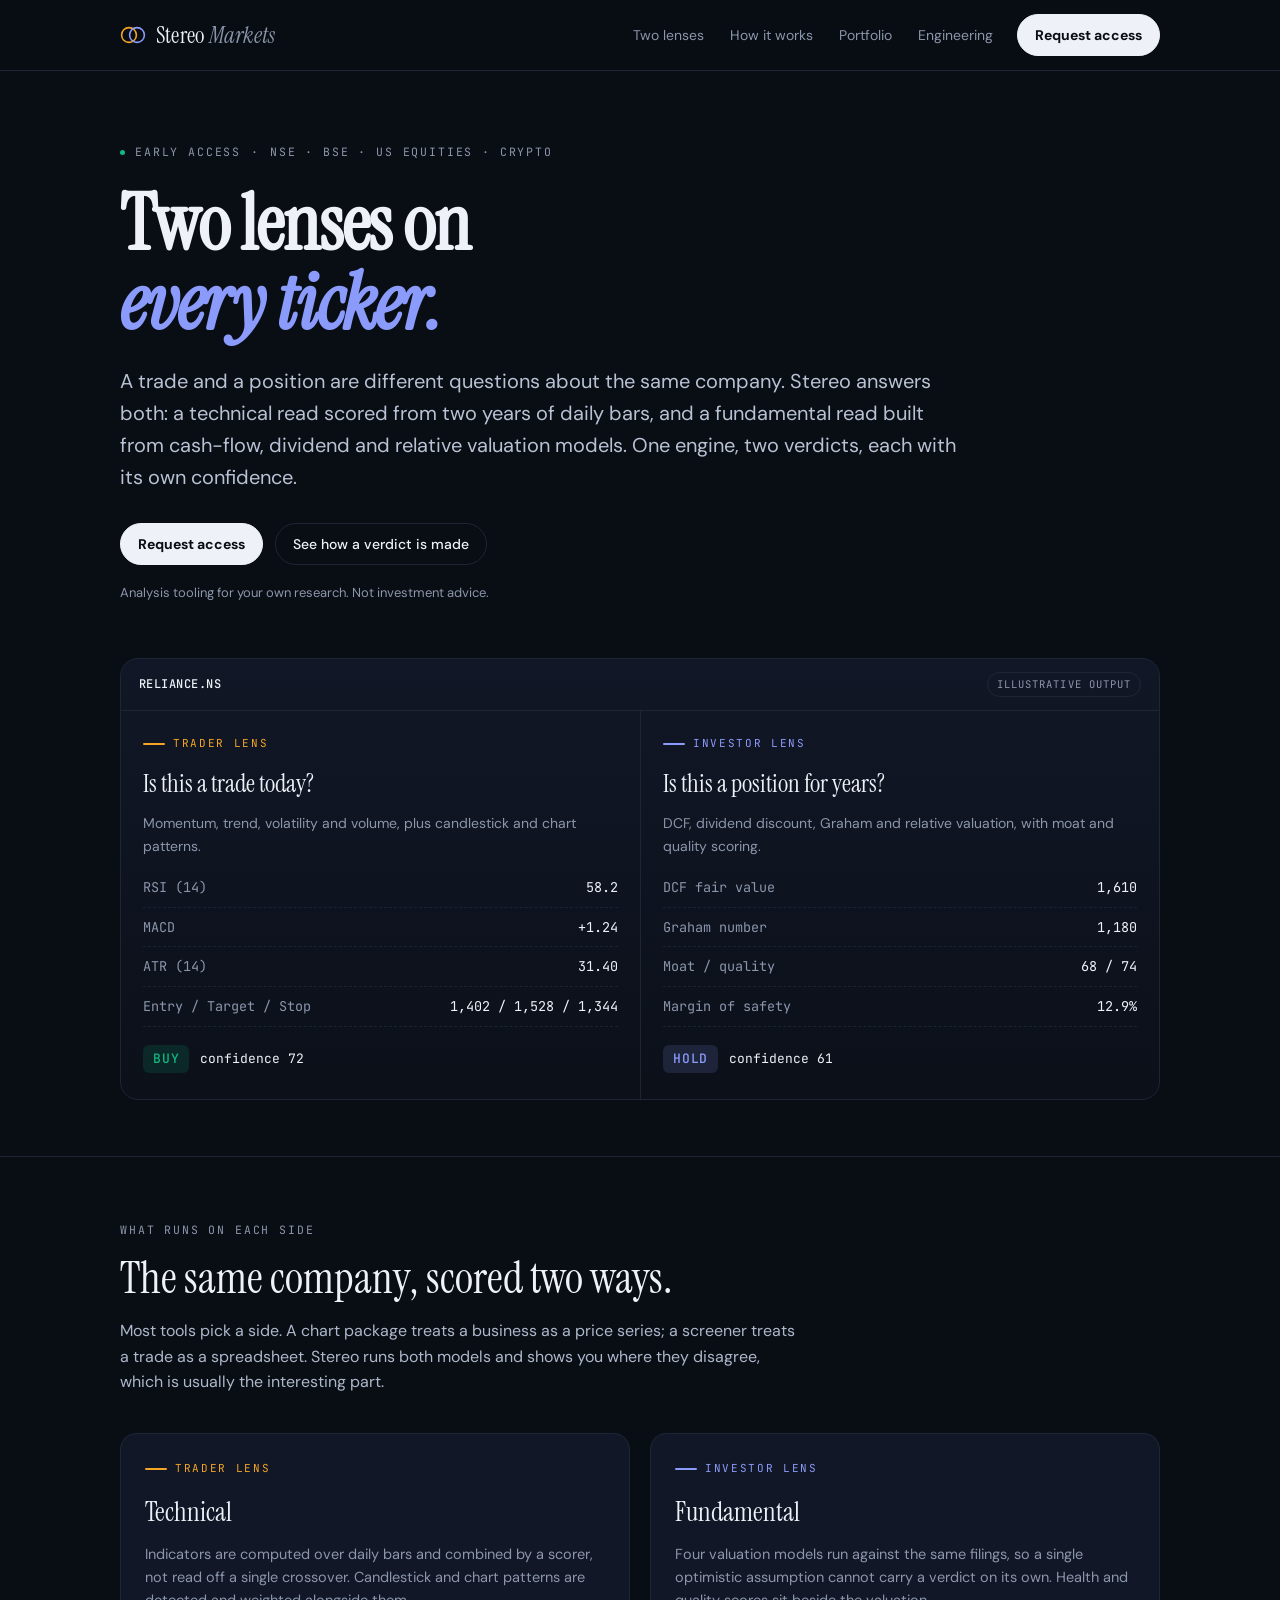
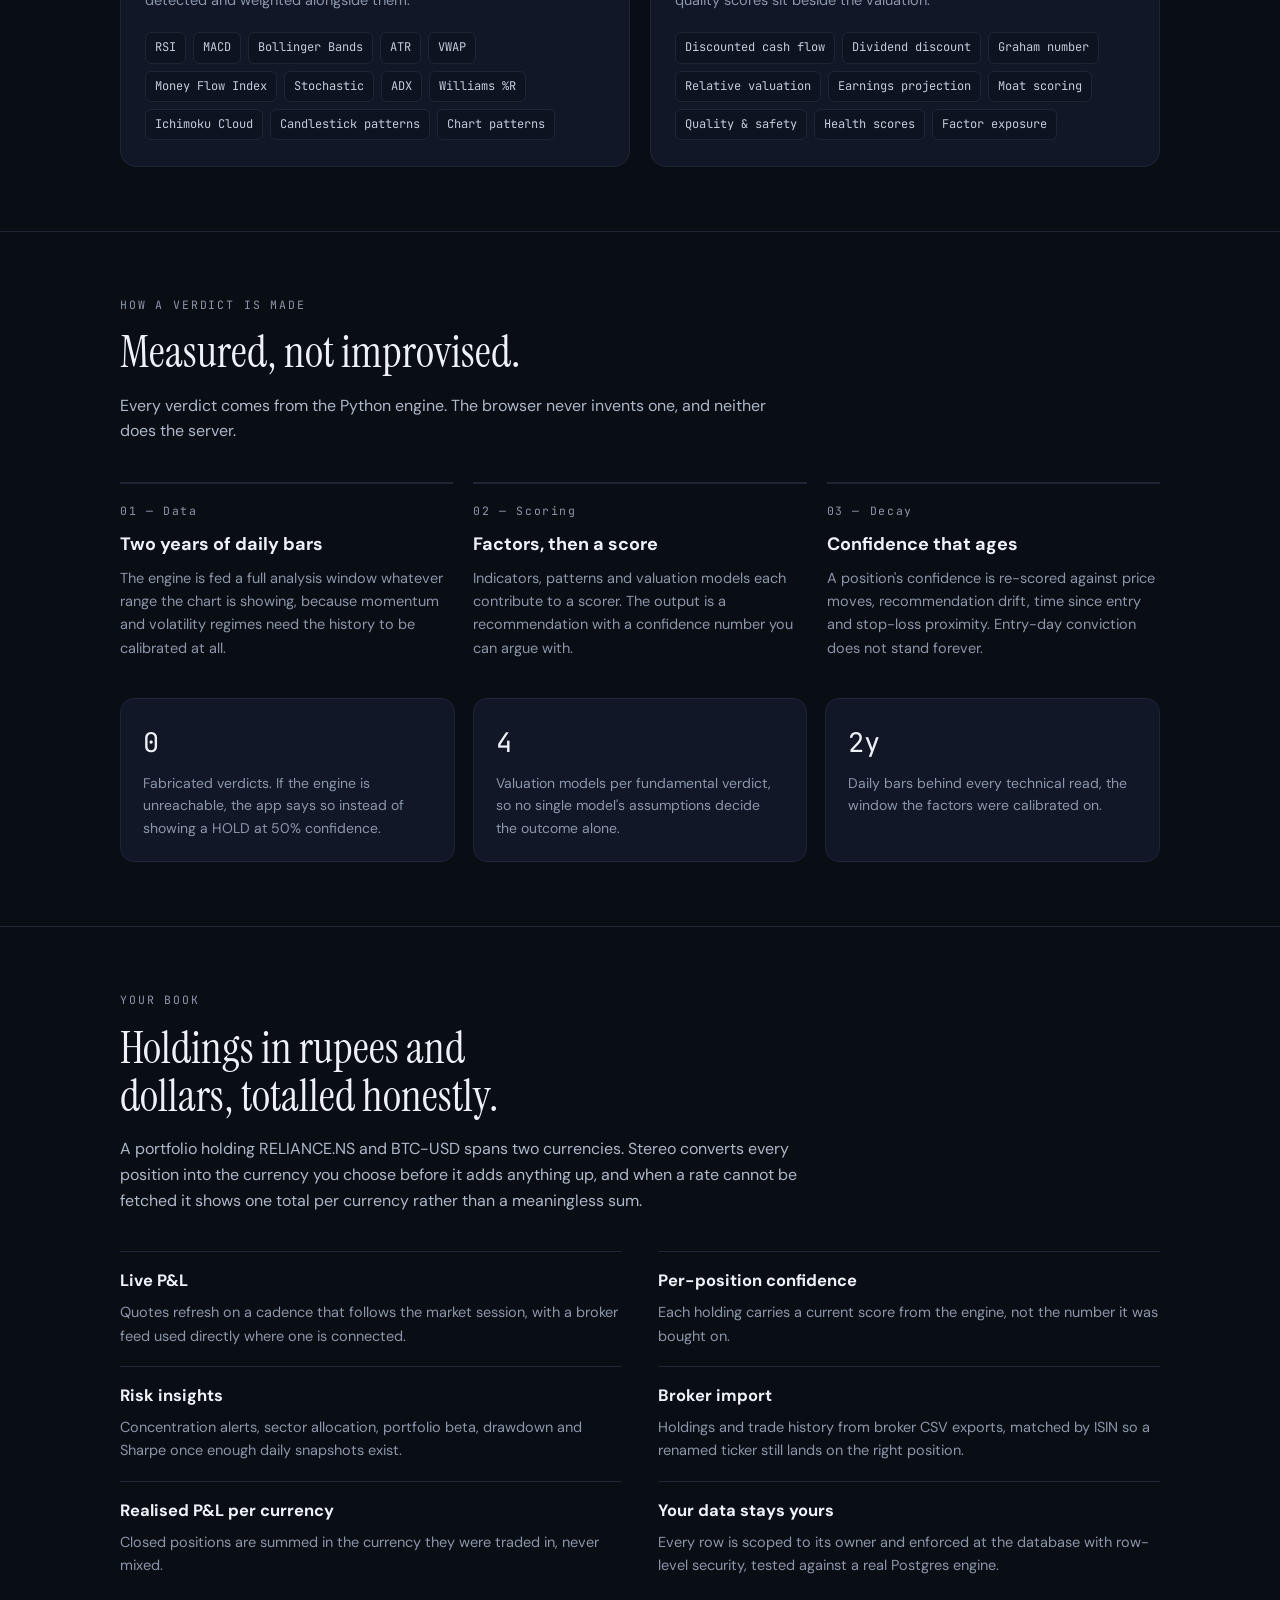
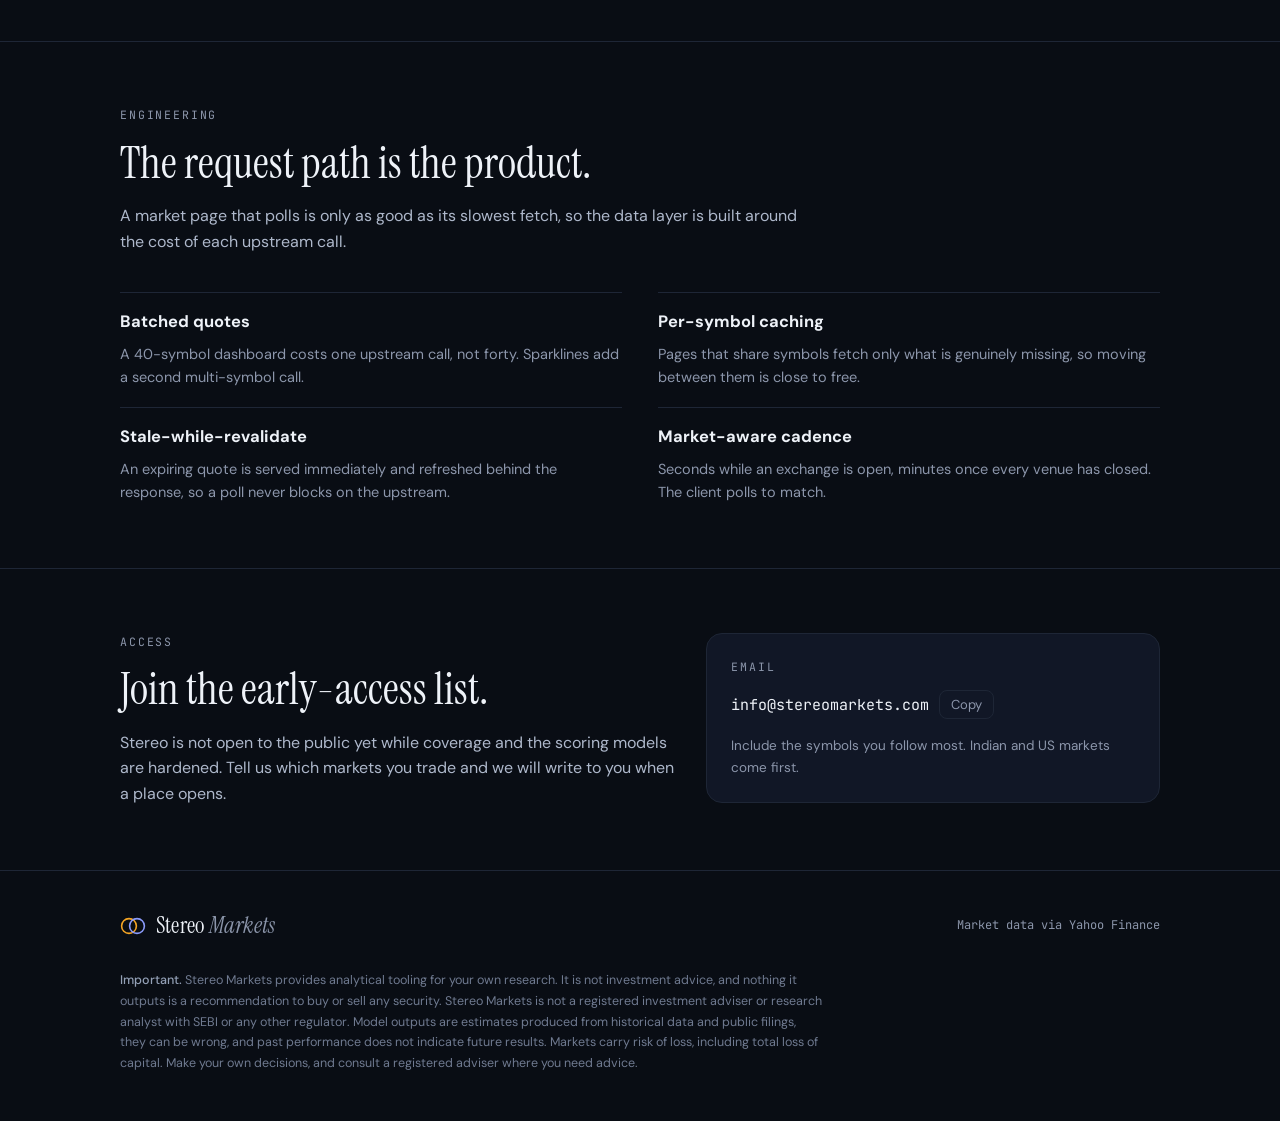
==== index.html @ 8520105e "Favicon, canonical URL, mailto link, early-access wording" ====
<!doctype html>
<html lang="en">
<head>
<meta charset="utf-8" />
<meta name="viewport" content="width=device-width, initial-scale=1, viewport-fit=cover" />
<title>Stereo Markets</title>
<meta name="description" content="Stereo runs a technical read for the trade and a fundamental read for the position on the same ticker, across NSE, BSE, US equities and crypto." />
<meta property="og:title" content="Stereo Markets" />
<meta property="og:description" content="Two lenses on every ticker: a technical read for the trade, a fundamental read for the position." />
<meta property="og:type" content="website" />
<meta property="og:url" content="https://www.stereomarkets.com/" />
<link rel="canonical" href="https://www.stereomarkets.com/" />
<link rel="icon" href="data:image/svg+xml,%3Csvg xmlns='http://www.w3.org/2000/svg' viewBox='0 0 26 18'%3E%3Ccircle cx='9' cy='9' r='7.4' fill='none' stroke='%23f5a524' stroke-width='1.6'/%3E%3Ccircle cx='17' cy='9' r='7.4' fill='none' stroke='%238b9bfb' stroke-width='1.6'/%3E%3C/svg%3E" />
<link rel="preconnect" href="https://fonts.googleapis.com" />
<link rel="preconnect" href="https://fonts.gstatic.com" crossorigin />
<link rel="stylesheet" href="https://fonts.googleapis.com/css2?family=DM+Sans:opsz,wght@9..40,400;9..40,500;9..40,700&family=Instrument+Serif:ital@0;1&family=JetBrains+Mono:wght@400;500&display=swap" />
<style>
/* Layout: one editorial column at 1080px; the hero opens with a full-bleed
   two-channel panel, the brand's organising idea rendered literally. */
:root {
  --ink: #090d14;
  --ink-raised: #111726;
  --line: #1e2636;
  --text: #eef2f8;
  --text-dim: #8c96ab;
  --trader: #f5a524;
  --investor: #8b9bfb;
  --profit: #10b981;
  --loss: #ef4444;

  --display: "Instrument Serif", ui-serif, Georgia, serif;
  --body: "DM Sans", ui-sans-serif, system-ui, sans-serif;
  --data: "JetBrains Mono", ui-monospace, SFMono-Regular, Menlo, monospace;

  color-scheme: dark;
}

* { box-sizing: border-box; }
html, body { margin: 0; }
body {
  background: var(--ink);
  color: var(--text);
  font-family: var(--body);
  font-size: 16px;
  line-height: 1.6;
  -webkit-font-smoothing: antialiased;
}
a { color: inherit; }
h1, h2, h3 { text-wrap: balance; margin: 0; }
p { margin: 0; }

.wrap {
  max-width: 1080px;
  margin-inline: auto;
  padding-inline: 20px;
}

/* ── header ─────────────────────────────────────────────── */
.site-header {
  position: sticky;
  top: env(safe-area-inset-top, 0px);
  z-index: 20;
  background: color-mix(in oklab, var(--ink) 88%, transparent);
  backdrop-filter: blur(12px);
  border-bottom: 1px solid var(--line);
}
.header-inner {
  display: flex;
  align-items: center;
  gap: 24px;
  padding-block: 14px;
}
.brand { display: flex; align-items: center; gap: 10px; text-decoration: none; margin-right: auto; }
.brand-name { font-family: var(--display); font-size: 23px; letter-spacing: 0.01em; }
.brand-name em { font-style: italic; color: var(--text-dim); }
.nav { display: flex; gap: 26px; font-size: 14px; }
.nav a { color: var(--text-dim); text-decoration: none; transition: color 0.15s; }
.nav a:hover { color: var(--text); }
@media (max-width: 760px) { .nav { display: none; } }

.btn {
  display: inline-flex;
  align-items: center;
  gap: 8px;
  padding: 9px 17px;
  border-radius: 999px;
  border: 1px solid var(--line);
  font-size: 14px;
  font-weight: 500;
  text-decoration: none;
  white-space: nowrap;
  transition: border-color 0.15s, background 0.15s;
}
.btn:hover { border-color: #39455e; background: #141b2b; }
.btn-solid { background: var(--text); color: var(--ink); border-color: var(--text); font-weight: 700; }
.btn-solid:hover { background: #fff; border-color: #fff; }

/* ── hero ───────────────────────────────────────────────── */
.hero { padding-block: 72px 56px; }
.eyebrow {
  font-family: var(--data);
  font-size: 11.5px;
  letter-spacing: 0.16em;
  text-transform: uppercase;
  color: var(--text-dim);
  display: flex;
  align-items: center;
  gap: 10px;
  flex-wrap: wrap;
}
.dot { width: 5px; height: 5px; border-radius: 50%; background: var(--profit); }
h1 {
  font-family: var(--display);
  font-size: clamp(44px, 7.2vw, 78px);
  line-height: 1.02;
  letter-spacing: -0.015em;
  margin-top: 22px;
  max-width: 15ch;
}
h1 em { font-style: italic; color: var(--investor); }
.lede {
  margin-top: 22px;
  font-size: clamp(17px, 2.1vw, 20px);
  color: #b9c2d4;
  max-width: 60ch;
}
.hero-actions { display: flex; flex-wrap: wrap; gap: 12px; margin-top: 30px; }
.fineprint { margin-top: 18px; font-size: 13px; color: var(--text-dim); }

/* ── two-channel panel ──────────────────────────────────── */
.channels {
  margin-top: 54px;
  border: 1px solid var(--line);
  border-radius: 18px;
  background: linear-gradient(180deg, var(--ink-raised), #0b1019);
  overflow: hidden;
}
.channels-top {
  display: flex;
  align-items: center;
  justify-content: space-between;
  gap: 16px;
  padding: 13px 18px;
  border-bottom: 1px solid var(--line);
  font-family: var(--data);
  font-size: 12px;
  color: var(--text-dim);
  flex-wrap: wrap;
}
.symbol { color: var(--text); font-weight: 500; letter-spacing: 0.04em; }
.sample-tag {
  font-family: var(--data);
  font-size: 10.5px;
  letter-spacing: 0.1em;
  text-transform: uppercase;
  color: var(--text-dim);
  border: 1px solid var(--line);
  border-radius: 999px;
  padding: 3px 9px;
}
.channel-grid { display: grid; grid-template-columns: 1fr 1fr; }
@media (max-width: 720px) { .channel-grid { grid-template-columns: 1fr; } }
.channel { padding: 24px 22px 26px; min-width: 0; }
.channel + .channel { border-left: 1px solid var(--line); }
@media (max-width: 720px) { .channel + .channel { border-left: 0; border-top: 1px solid var(--line); } }
.channel-label {
  font-family: var(--data);
  font-size: 11px;
  letter-spacing: 0.15em;
  text-transform: uppercase;
  display: flex;
  align-items: center;
  gap: 8px;
}
.channel-label .bar { width: 22px; height: 2px; border-radius: 2px; }
.ch-trader .channel-label { color: var(--trader); }
.ch-trader .bar { background: var(--trader); }
.ch-investor .channel-label { color: var(--investor); }
.ch-investor .bar { background: var(--investor); }
.channel h3 { font-family: var(--display); font-size: 25px; margin-top: 12px; font-weight: 400; }
.channel p.note { color: var(--text-dim); font-size: 14px; margin-top: 8px; }
.readout { margin-top: 20px; display: flex; flex-direction: column; gap: 9px; }
.row {
  display: flex;
  align-items: baseline;
  justify-content: space-between;
  gap: 14px;
  font-family: var(--data);
  font-size: 13.5px;
  font-variant-numeric: tabular-nums;
  padding-bottom: 8px;
  border-bottom: 1px dashed #1a2234;
}
.row span:first-child { color: var(--text-dim); }
.verdict {
  margin-top: 18px;
  display: flex;
  align-items: center;
  gap: 11px;
  font-family: var(--data);
  font-size: 13px;
}
.chip {
  border-radius: 6px;
  padding: 4px 10px;
  font-weight: 500;
  letter-spacing: 0.06em;
}
.chip-buy { background: rgba(16, 185, 129, 0.14); color: var(--profit); }
.chip-hold { background: rgba(139, 155, 251, 0.14); color: var(--investor); }

/* ── generic section ────────────────────────────────────── */
section { padding-block: 64px; border-top: 1px solid var(--line); }
.section-head { max-width: 62ch; }
.kicker {
  font-family: var(--data);
  font-size: 11.5px;
  letter-spacing: 0.16em;
  text-transform: uppercase;
  color: var(--text-dim);
}
h2 {
  font-family: var(--display);
  font-size: clamp(30px, 4.4vw, 44px);
  line-height: 1.1;
  margin-top: 14px;
  font-weight: 400;
}
.section-head p { margin-top: 16px; color: #aeb8cb; }

.lens-grid { display: grid; grid-template-columns: 1fr 1fr; gap: 20px; margin-top: 38px; }
@media (max-width: 760px) { .lens-grid { grid-template-columns: 1fr; } }
.lens {
  border: 1px solid var(--line);
  border-radius: 16px;
  padding: 26px 24px;
  background: var(--ink-raised);
  min-width: 0;
}
.lens h3 { font-family: var(--display); font-size: 27px; font-weight: 400; margin-top: 12px; }
.lens > p { color: var(--text-dim); font-size: 14.5px; margin-top: 10px; }
.taglist { display: flex; flex-wrap: wrap; gap: 7px; margin-top: 20px; }
.tag {
  font-family: var(--data);
  font-size: 12px;
  color: #c3ccdd;
  border: 1px solid var(--line);
  background: #0d1320;
  border-radius: 6px;
  padding: 5px 9px;
}

.steps { display: grid; grid-template-columns: repeat(3, 1fr); gap: 20px; margin-top: 38px; counter-reset: step; }
@media (max-width: 760px) { .steps { grid-template-columns: 1fr; } }
.step { border-top: 2px solid var(--line); padding-top: 18px; min-width: 0; }
.step-n {
  font-family: var(--data);
  font-size: 11.5px;
  letter-spacing: 0.14em;
  color: var(--text-dim);
}
.step h3 { font-size: 18px; margin-top: 10px; font-weight: 700; }
.step p { color: var(--text-dim); font-size: 14.5px; margin-top: 8px; }

.feature-grid { display: grid; grid-template-columns: repeat(2, 1fr); gap: 18px 36px; margin-top: 38px; }
@media (max-width: 760px) { .feature-grid { grid-template-columns: 1fr; } }
.feature { border-top: 1px solid var(--line); padding-top: 16px; min-width: 0; }
.feature h3 { font-size: 16.5px; font-weight: 700; }
.feature p { color: var(--text-dim); font-size: 14.5px; margin-top: 7px; }

.metrics { display: grid; grid-template-columns: repeat(3, 1fr); gap: 18px; margin-top: 38px; }
@media (max-width: 760px) { .metrics { grid-template-columns: 1fr; } }
.metric { border: 1px solid var(--line); border-radius: 14px; padding: 22px; background: var(--ink-raised); min-width: 0; }
.metric .big {
  font-family: var(--data);
  font-size: 27px;
  font-variant-numeric: tabular-nums;
  color: var(--text);
}
.metric p { color: var(--text-dim); font-size: 14px; margin-top: 8px; }

/* ── access ─────────────────────────────────────────────── */
.access { display: grid; grid-template-columns: 1.1fr 0.9fr; gap: 32px; align-items: start; }
@media (max-width: 760px) { .access { grid-template-columns: 1fr; } }
.mailbox {
  border: 1px solid var(--line);
  border-radius: 16px;
  padding: 24px;
  background: var(--ink-raised);
}
.mail-row { display: flex; align-items: center; gap: 10px; flex-wrap: wrap; margin-top: 14px; }
.mail {
  font-family: var(--data);
  font-size: 15px;
  color: var(--text);
  user-select: all;
  word-break: break-all;
  text-decoration: none;
}
.copy-btn {
  font-family: var(--body);
  font-size: 13px;
  color: var(--text-dim);
  background: transparent;
  border: 1px solid var(--line);
  border-radius: 8px;
  padding: 5px 11px;
  cursor: pointer;
}
.copy-btn:hover { color: var(--text); border-color: #39455e; }
:focus-visible { outline: 2px solid var(--investor); outline-offset: 3px; }

/* ── footer ─────────────────────────────────────────────── */
footer { border-top: 1px solid var(--line); padding-block: 36px 48px; }
.foot-top { display: flex; justify-content: space-between; gap: 20px; flex-wrap: wrap; align-items: center; }
.disclaimer {
  margin-top: 26px;
  font-size: 12.5px;
  line-height: 1.65;
  color: #6f7a90;
  max-width: 88ch;
}
.disclaimer strong { color: #93a0b6; font-weight: 500; }

@media (prefers-reduced-motion: reduce) {
  * { animation: none !important; transition: none !important; }
}
</style>
</head>
<body>

<header class="site-header">
  <div class="wrap header-inner">
    <a class="brand" href="#top">
      <svg width="26" height="18" viewBox="0 0 26 18" aria-hidden="true">
        <circle cx="9" cy="9" r="7.4" fill="none" stroke="#f5a524" stroke-width="1.6" />
        <circle cx="17" cy="9" r="7.4" fill="none" stroke="#8b9bfb" stroke-width="1.6" />
      </svg>
      <span class="brand-name">Stereo <em>Markets</em></span>
    </a>
    <nav class="nav">
      <a href="#lenses">Two lenses</a>
      <a href="#how">How it works</a>
      <a href="#portfolio">Portfolio</a>
      <a href="#engineering">Engineering</a>
    </nav>
    <a class="btn btn-solid" href="#access">Request access</a>
  </div>
</header>

<main id="top">
  <div class="wrap hero">
    <div class="eyebrow">
      <span class="dot"></span>
      <span>Early access</span>
      <span>·</span>
      <span>NSE · BSE · US equities · Crypto</span>
    </div>

    <h1>Two lenses on <em>every ticker.</em></h1>

    <p class="lede">
      A trade and a position are different questions about the same company. Stereo answers both:
      a technical read scored from two years of daily bars, and a fundamental read built from
      cash-flow, dividend and relative valuation models. One engine, two verdicts, each with its
      own confidence.
    </p>

    <div class="hero-actions">
      <a class="btn btn-solid" href="#access">Request access</a>
      <a class="btn" href="#how">See how a verdict is made</a>
    </div>

    <p class="fineprint">Analysis tooling for your own research. Not investment advice.</p>

    <div class="channels">
      <div class="channels-top">
        <span class="symbol">RELIANCE.NS</span>
        <span class="sample-tag">Illustrative output</span>
      </div>
      <div class="channel-grid">
        <div class="channel ch-trader">
          <div class="channel-label"><span class="bar"></span> Trader lens</div>
          <h3>Is this a trade today?</h3>
          <p class="note">Momentum, trend, volatility and volume, plus candlestick and chart patterns.</p>
          <div class="readout">
            <div class="row"><span>RSI (14)</span><span>58.2</span></div>
            <div class="row"><span>MACD</span><span>+1.24</span></div>
            <div class="row"><span>ATR (14)</span><span>31.40</span></div>
            <div class="row"><span>Entry / Target / Stop</span><span>1,402 / 1,528 / 1,344</span></div>
          </div>
          <div class="verdict"><span class="chip chip-buy">BUY</span><span>confidence 72</span></div>
        </div>
        <div class="channel ch-investor">
          <div class="channel-label"><span class="bar"></span> Investor lens</div>
          <h3>Is this a position for years?</h3>
          <p class="note">DCF, dividend discount, Graham and relative valuation, with moat and quality scoring.</p>
          <div class="readout">
            <div class="row"><span>DCF fair value</span><span>1,610</span></div>
            <div class="row"><span>Graham number</span><span>1,180</span></div>
            <div class="row"><span>Moat / quality</span><span>68 / 74</span></div>
            <div class="row"><span>Margin of safety</span><span>12.9%</span></div>
          </div>
          <div class="verdict"><span class="chip chip-hold">HOLD</span><span>confidence 61</span></div>
        </div>
      </div>
    </div>
  </div>

  <section id="lenses">
    <div class="wrap">
      <div class="section-head">
        <div class="kicker">What runs on each side</div>
        <h2>The same company, scored two ways.</h2>
        <p>
          Most tools pick a side. A chart package treats a business as a price series; a screener
          treats a trade as a spreadsheet. Stereo runs both models and shows you where they
          disagree, which is usually the interesting part.
        </p>
      </div>

      <div class="lens-grid">
        <div class="lens">
          <div class="channel-label ch-trader" style="color: var(--trader)">
            <span class="bar" style="background: var(--trader)"></span> Trader lens
          </div>
          <h3>Technical</h3>
          <p>
            Indicators are computed over daily bars and combined by a scorer, not read off a single
            crossover. Candlestick and chart patterns are detected and weighted alongside them.
          </p>
          <div class="taglist">
            <span class="tag">RSI</span><span class="tag">MACD</span>
            <span class="tag">Bollinger Bands</span><span class="tag">ATR</span>
            <span class="tag">VWAP</span><span class="tag">Money Flow Index</span>
            <span class="tag">Stochastic</span><span class="tag">ADX</span>
            <span class="tag">Williams %R</span><span class="tag">Ichimoku Cloud</span>
            <span class="tag">Candlestick patterns</span><span class="tag">Chart patterns</span>
          </div>
        </div>

        <div class="lens">
          <div class="channel-label ch-investor" style="color: var(--investor)">
            <span class="bar" style="background: var(--investor)"></span> Investor lens
          </div>
          <h3>Fundamental</h3>
          <p>
            Four valuation models run against the same filings, so a single optimistic assumption
            cannot carry a verdict on its own. Health and quality scores sit beside the valuation.
          </p>
          <div class="taglist">
            <span class="tag">Discounted cash flow</span><span class="tag">Dividend discount</span>
            <span class="tag">Graham number</span><span class="tag">Relative valuation</span>
            <span class="tag">Earnings projection</span><span class="tag">Moat scoring</span>
            <span class="tag">Quality &amp; safety</span><span class="tag">Health scores</span>
            <span class="tag">Factor exposure</span>
          </div>
        </div>
      </div>
    </div>
  </section>

  <section id="how">
    <div class="wrap">
      <div class="section-head">
        <div class="kicker">How a verdict is made</div>
        <h2>Measured, not improvised.</h2>
        <p>
          Every verdict comes from the Python engine. The browser never invents one, and neither
          does the server.
        </p>
      </div>

      <div class="steps">
        <div class="step">
          <div class="step-n">01 — Data</div>
          <h3>Two years of daily bars</h3>
          <p>
            The engine is fed a full analysis window whatever range the chart is showing, because
            momentum and volatility regimes need the history to be calibrated at all.
          </p>
        </div>
        <div class="step">
          <div class="step-n">02 — Scoring</div>
          <h3>Factors, then a score</h3>
          <p>
            Indicators, patterns and valuation models each contribute to a scorer. The output is a
            recommendation with a confidence number you can argue with.
          </p>
        </div>
        <div class="step">
          <div class="step-n">03 — Decay</div>
          <h3>Confidence that ages</h3>
          <p>
            A position's confidence is re-scored against price moves, recommendation drift, time
            since entry and stop-loss proximity. Entry-day conviction does not stand forever.
          </p>
        </div>
      </div>

      <div class="metrics">
        <div class="metric">
          <div class="big">0</div>
          <p>Fabricated verdicts. If the engine is unreachable, the app says so instead of showing a
          HOLD at 50% confidence.</p>
        </div>
        <div class="metric">
          <div class="big">4</div>
          <p>Valuation models per fundamental verdict, so no single model's assumptions decide the
          outcome alone.</p>
        </div>
        <div class="metric">
          <div class="big">2y</div>
          <p>Daily bars behind every technical read, the window the factors were calibrated on.</p>
        </div>
      </div>
    </div>
  </section>

  <section id="portfolio">
    <div class="wrap">
      <div class="section-head">
        <div class="kicker">Your book</div>
        <h2>Holdings in rupees and dollars, totalled honestly.</h2>
        <p>
          A portfolio holding RELIANCE.NS and BTC-USD spans two currencies. Stereo converts every
          position into the currency you choose before it adds anything up, and when a rate cannot
          be fetched it shows one total per currency rather than a meaningless sum.
        </p>
      </div>

      <div class="feature-grid">
        <div class="feature">
          <h3>Live P&amp;L</h3>
          <p>Quotes refresh on a cadence that follows the market session, with a broker feed used
          directly where one is connected.</p>
        </div>
        <div class="feature">
          <h3>Per-position confidence</h3>
          <p>Each holding carries a current score from the engine, not the number it was bought on.</p>
        </div>
        <div class="feature">
          <h3>Risk insights</h3>
          <p>Concentration alerts, sector allocation, portfolio beta, drawdown and Sharpe once
          enough daily snapshots exist.</p>
        </div>
        <div class="feature">
          <h3>Broker import</h3>
          <p>Holdings and trade history from broker CSV exports, matched by ISIN so a renamed
          ticker still lands on the right position.</p>
        </div>
        <div class="feature">
          <h3>Realised P&amp;L per currency</h3>
          <p>Closed positions are summed in the currency they were traded in, never mixed.</p>
        </div>
        <div class="feature">
          <h3>Your data stays yours</h3>
          <p>Every row is scoped to its owner and enforced at the database with row-level security,
          tested against a real Postgres engine.</p>
        </div>
      </div>
    </div>
  </section>

  <section id="engineering">
    <div class="wrap">
      <div class="section-head">
        <div class="kicker">Engineering</div>
        <h2>The request path is the product.</h2>
        <p>
          A market page that polls is only as good as its slowest fetch, so the data layer is built
          around the cost of each upstream call.
        </p>
      </div>

      <div class="feature-grid">
        <div class="feature">
          <h3>Batched quotes</h3>
          <p>A 40-symbol dashboard costs one upstream call, not forty. Sparklines add a second
          multi-symbol call.</p>
        </div>
        <div class="feature">
          <h3>Per-symbol caching</h3>
          <p>Pages that share symbols fetch only what is genuinely missing, so moving between them
          is close to free.</p>
        </div>
        <div class="feature">
          <h3>Stale-while-revalidate</h3>
          <p>An expiring quote is served immediately and refreshed behind the response, so a poll
          never blocks on the upstream.</p>
        </div>
        <div class="feature">
          <h3>Market-aware cadence</h3>
          <p>Seconds while an exchange is open, minutes once every venue has closed. The client
          polls to match.</p>
        </div>
      </div>
    </div>
  </section>

  <section id="access">
    <div class="wrap access">
      <div class="section-head">
        <div class="kicker">Access</div>
        <h2>Join the early-access list.</h2>
        <p>
          Stereo is not open to the public yet while coverage and the scoring models are hardened.
          Tell us which markets you trade and we will write to you when a place opens.
        </p>
      </div>
      <div class="mailbox">
        <div class="kicker">Email</div>
        <div class="mail-row">
          <a class="mail" id="contact-email" href="mailto:info@stereomarkets.com">info@stereomarkets.com</a>
          <button class="copy-btn" id="copy-email" type="button">Copy</button>
        </div>
        <p style="color: var(--text-dim); font-size: 13.5px; margin-top: 16px">
          Include the symbols you follow most. Indian and US markets come first.
        </p>
      </div>
    </div>
  </section>
</main>

<footer>
  <div class="wrap">
    <div class="foot-top">
      <div class="brand">
        <svg width="26" height="18" viewBox="0 0 26 18" aria-hidden="true">
          <circle cx="9" cy="9" r="7.4" fill="none" stroke="#f5a524" stroke-width="1.6" />
          <circle cx="17" cy="9" r="7.4" fill="none" stroke="#8b9bfb" stroke-width="1.6" />
        </svg>
        <span class="brand-name">Stereo <em>Markets</em></span>
      </div>
      <div style="font-family: var(--data); font-size: 12px; color: var(--text-dim)">
        Market data via Yahoo Finance
      </div>
    </div>
    <p class="disclaimer">
      <strong>Important.</strong> Stereo Markets provides analytical tooling for your own research.
      It is not investment advice, and nothing it outputs is a recommendation to buy or sell any
      security. Stereo Markets is not a registered investment adviser or research analyst with SEBI
      or any other regulator. Model outputs are estimates produced from historical data and public
      filings, they can be wrong, and past performance does not indicate future results. Markets
      carry risk of loss, including total loss of capital. Make your own decisions, and consult a
      registered adviser where you need advice.
    </p>
  </div>
</footer>

<script>
  document.getElementById("copy-email").addEventListener("click", async function () {
    var button = this;
    var address = document.getElementById("contact-email").textContent.trim();
    try {
      await navigator.clipboard.writeText(address);
      button.textContent = "Copied";
    } catch (error) {
      var range = document.createRange();
      range.selectNodeContents(document.getElementById("contact-email"));
      var selection = window.getSelection();
      selection.removeAllRanges();
      selection.addRange(range);
      button.textContent = "Select and copy";
    }
    setTimeout(function () { button.textContent = "Copy"; }, 2200);
  });
</script>

</body>
</html>
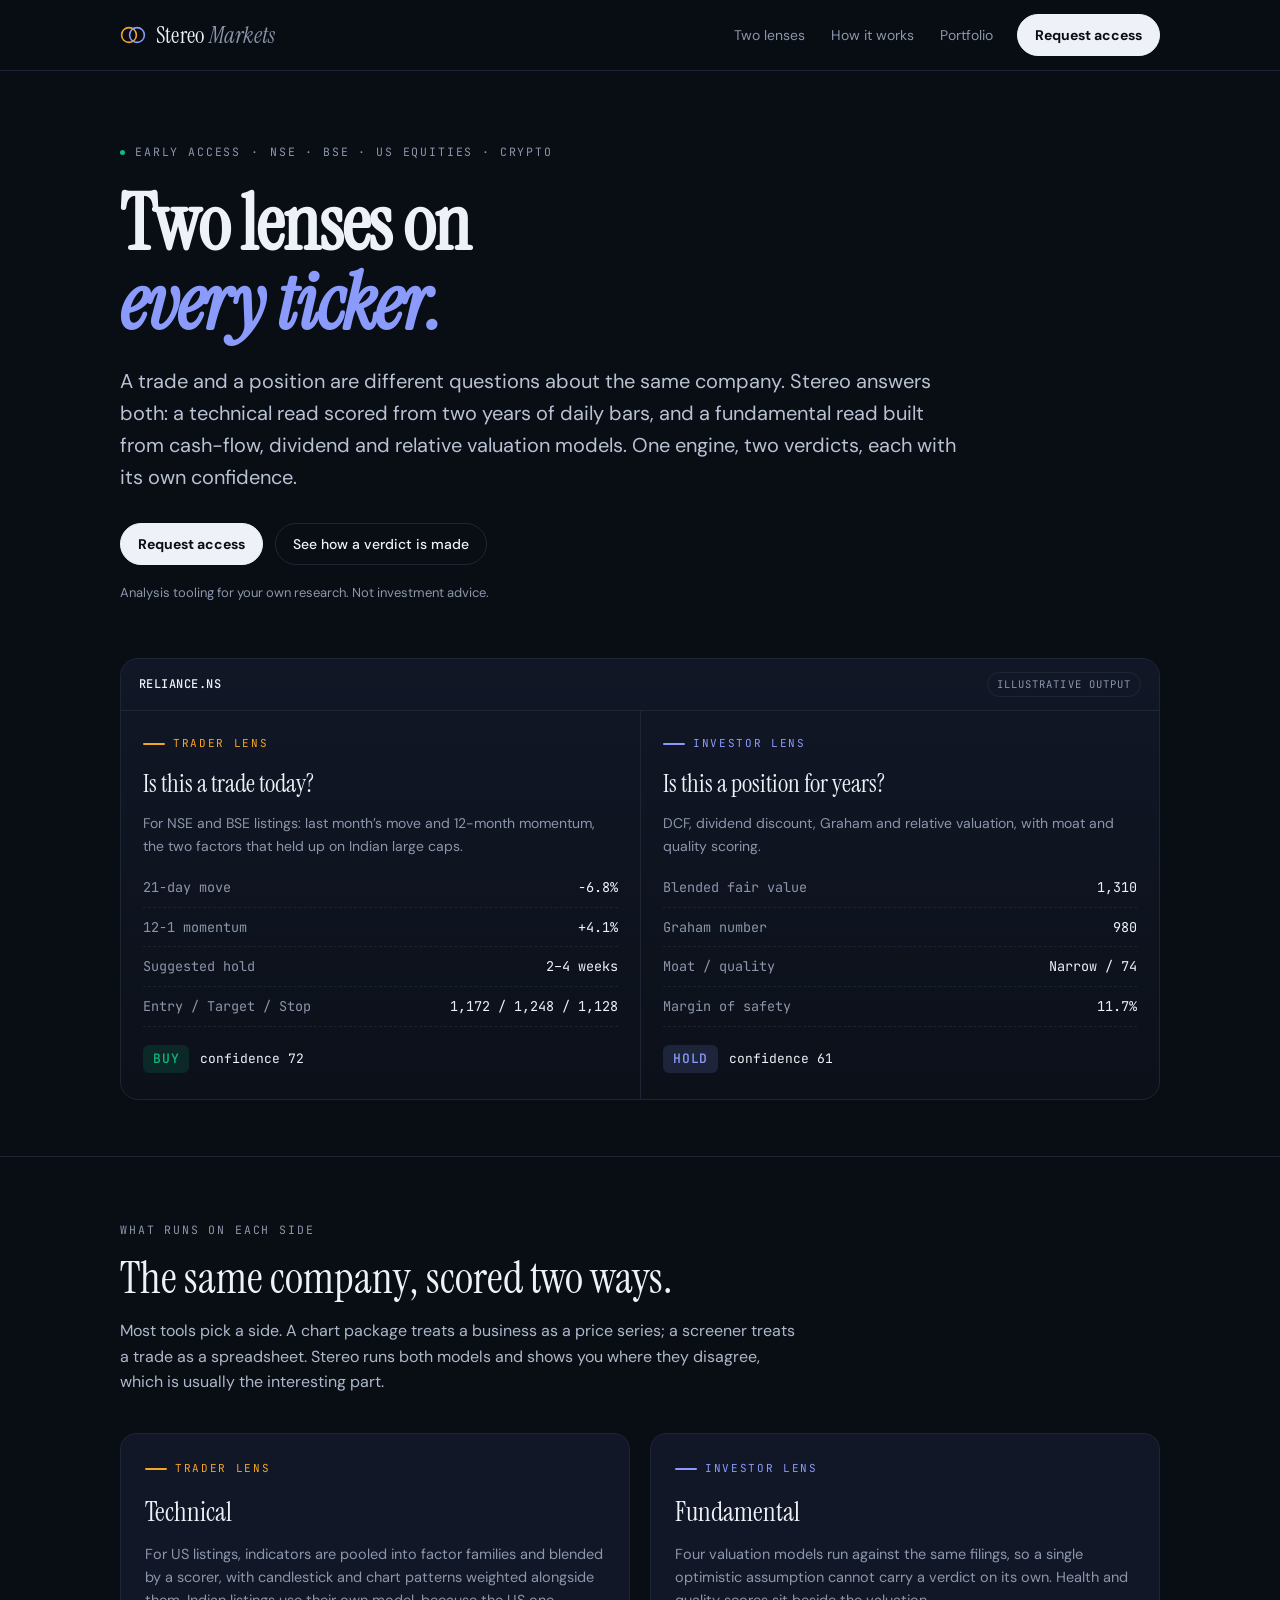
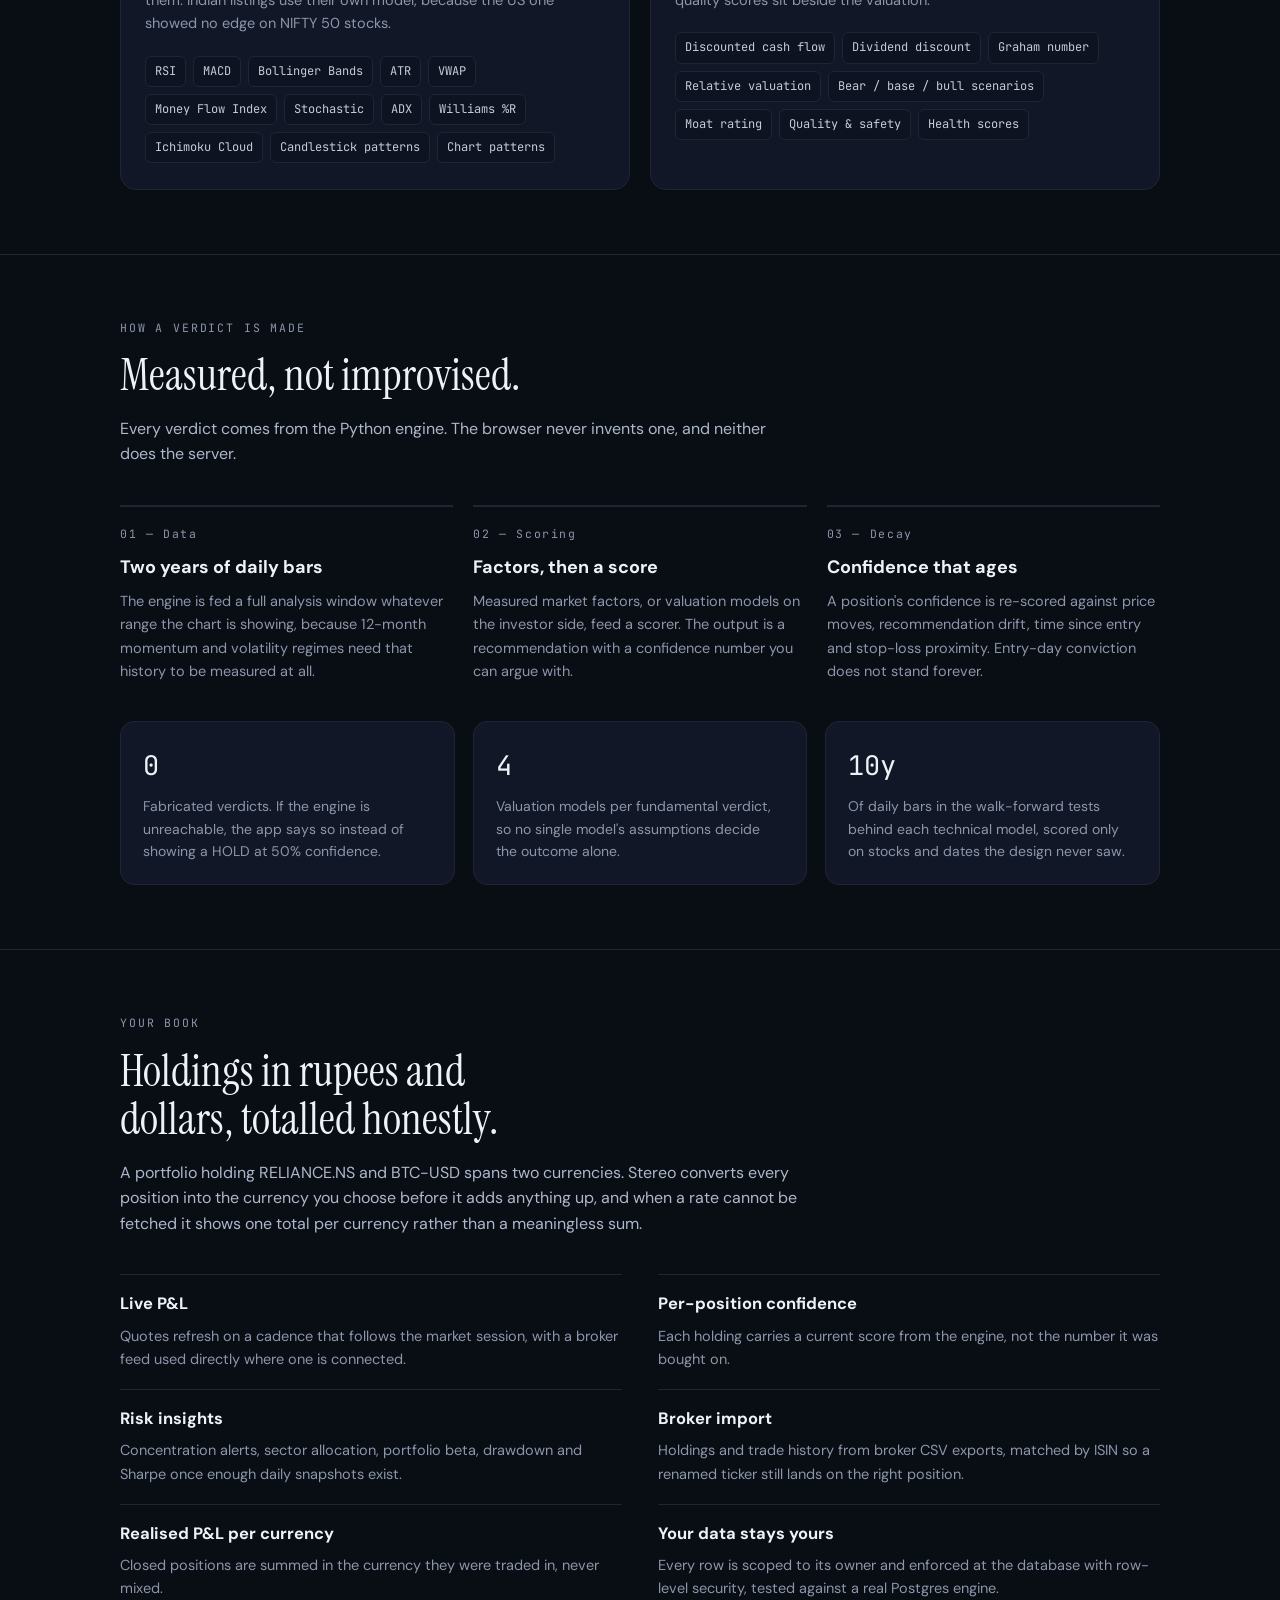
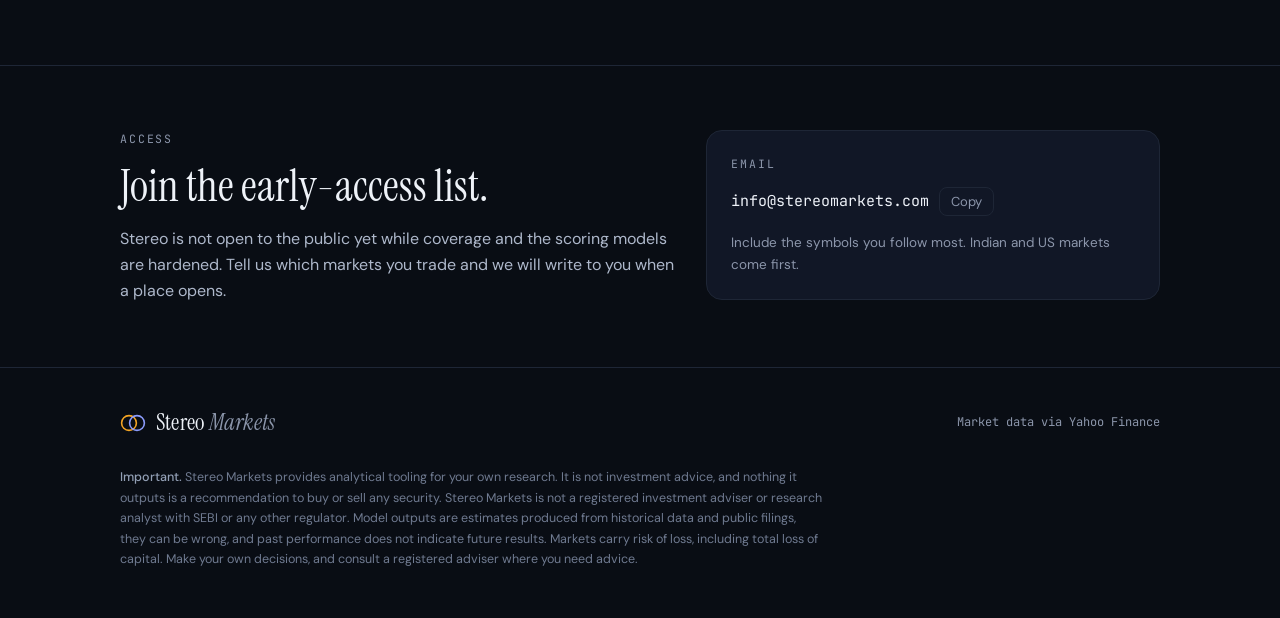
==== commit 503fc3fd: "Align page claims with the engine; drop Engineering section" ====
--- a/index.html
+++ b/index.html
@@ -342,7 +342,6 @@
       <a href="#lenses">Two lenses</a>
       <a href="#how">How it works</a>
       <a href="#portfolio">Portfolio</a>
-      <a href="#engineering">Engineering</a>
     </nav>
     <a class="btn btn-solid" href="#access">Request access</a>
   </div>
@@ -382,12 +381,12 @@
         <div class="channel ch-trader">
           <div class="channel-label"><span class="bar"></span> Trader lens</div>
           <h3>Is this a trade today?</h3>
-          <p class="note">Momentum, trend, volatility and volume, plus candlestick and chart patterns.</p>
+          <p class="note">For NSE and BSE listings: last month&rsquo;s move and 12-month momentum, the two factors that held up on Indian large caps.</p>
           <div class="readout">
-            <div class="row"><span>RSI (14)</span><span>58.2</span></div>
-            <div class="row"><span>MACD</span><span>+1.24</span></div>
-            <div class="row"><span>ATR (14)</span><span>31.40</span></div>
-            <div class="row"><span>Entry / Target / Stop</span><span>1,402 / 1,528 / 1,344</span></div>
+            <div class="row"><span>21-day move</span><span>&minus;6.8%</span></div>
+            <div class="row"><span>12-1 momentum</span><span>+4.1%</span></div>
+            <div class="row"><span>Suggested hold</span><span>2&ndash;4 weeks</span></div>
+            <div class="row"><span>Entry / Target / Stop</span><span>1,172 / 1,248 / 1,128</span></div>
           </div>
           <div class="verdict"><span class="chip chip-buy">BUY</span><span>confidence 72</span></div>
         </div>
@@ -396,10 +395,10 @@
           <h3>Is this a position for years?</h3>
           <p class="note">DCF, dividend discount, Graham and relative valuation, with moat and quality scoring.</p>
           <div class="readout">
-            <div class="row"><span>DCF fair value</span><span>1,610</span></div>
-            <div class="row"><span>Graham number</span><span>1,180</span></div>
-            <div class="row"><span>Moat / quality</span><span>68 / 74</span></div>
-            <div class="row"><span>Margin of safety</span><span>12.9%</span></div>
+            <div class="row"><span>Blended fair value</span><span>1,310</span></div>
+            <div class="row"><span>Graham number</span><span>980</span></div>
+            <div class="row"><span>Moat / quality</span><span>Narrow / 74</span></div>
+            <div class="row"><span>Margin of safety</span><span>11.7%</span></div>
           </div>
           <div class="verdict"><span class="chip chip-hold">HOLD</span><span>confidence 61</span></div>
         </div>
@@ -426,8 +425,9 @@
           </div>
           <h3>Technical</h3>
           <p>
-            Indicators are computed over daily bars and combined by a scorer, not read off a single
-            crossover. Candlestick and chart patterns are detected and weighted alongside them.
+            For US listings, indicators are pooled into factor families and blended by a scorer,
+            with candlestick and chart patterns weighted alongside them. Indian listings use their
+            own model, because the US one showed no edge on NIFTY 50 stocks.
           </p>
           <div class="taglist">
             <span class="tag">RSI</span><span class="tag">MACD</span>
@@ -451,9 +451,8 @@
           <div class="taglist">
             <span class="tag">Discounted cash flow</span><span class="tag">Dividend discount</span>
             <span class="tag">Graham number</span><span class="tag">Relative valuation</span>
-            <span class="tag">Earnings projection</span><span class="tag">Moat scoring</span>
+            <span class="tag">Bear / base / bull scenarios</span><span class="tag">Moat rating</span>
             <span class="tag">Quality &amp; safety</span><span class="tag">Health scores</span>
-            <span class="tag">Factor exposure</span>
           </div>
         </div>
       </div>
@@ -477,15 +476,15 @@
           <h3>Two years of daily bars</h3>
           <p>
             The engine is fed a full analysis window whatever range the chart is showing, because
-            momentum and volatility regimes need the history to be calibrated at all.
+            12-month momentum and volatility regimes need that history to be measured at all.
           </p>
         </div>
         <div class="step">
           <div class="step-n">02 — Scoring</div>
           <h3>Factors, then a score</h3>
           <p>
-            Indicators, patterns and valuation models each contribute to a scorer. The output is a
-            recommendation with a confidence number you can argue with.
+            Measured market factors, or valuation models on the investor side, feed a scorer. The
+            output is a recommendation with a confidence number you can argue with.
           </p>
         </div>
         <div class="step">
@@ -510,8 +509,9 @@
           outcome alone.</p>
         </div>
         <div class="metric">
-          <div class="big">2y</div>
-          <p>Daily bars behind every technical read, the window the factors were calibrated on.</p>
+          <div class="big">10y</div>
+          <p>Of daily bars in the walk-forward tests behind each technical model, scored only on
+          stocks and dates the design never saw.</p>
         </div>
       </div>
     </div>
@@ -562,41 +562,6 @@
     </div>
   </section>
 
-  <section id="engineering">
-    <div class="wrap">
-      <div class="section-head">
-        <div class="kicker">Engineering</div>
-        <h2>The request path is the product.</h2>
-        <p>
-          A market page that polls is only as good as its slowest fetch, so the data layer is built
-          around the cost of each upstream call.
-        </p>
-      </div>
-
-      <div class="feature-grid">
-        <div class="feature">
-          <h3>Batched quotes</h3>
-          <p>A 40-symbol dashboard costs one upstream call, not forty. Sparklines add a second
-          multi-symbol call.</p>
-        </div>
-        <div class="feature">
-          <h3>Per-symbol caching</h3>
-          <p>Pages that share symbols fetch only what is genuinely missing, so moving between them
-          is close to free.</p>
-        </div>
-        <div class="feature">
-          <h3>Stale-while-revalidate</h3>
-          <p>An expiring quote is served immediately and refreshed behind the response, so a poll
-          never blocks on the upstream.</p>
-        </div>
-        <div class="feature">
-          <h3>Market-aware cadence</h3>
-          <p>Seconds while an exchange is open, minutes once every venue has closed. The client
-          polls to match.</p>
-        </div>
-      </div>
-    </div>
-  </section>
 
   <section id="access">
     <div class="wrap access">
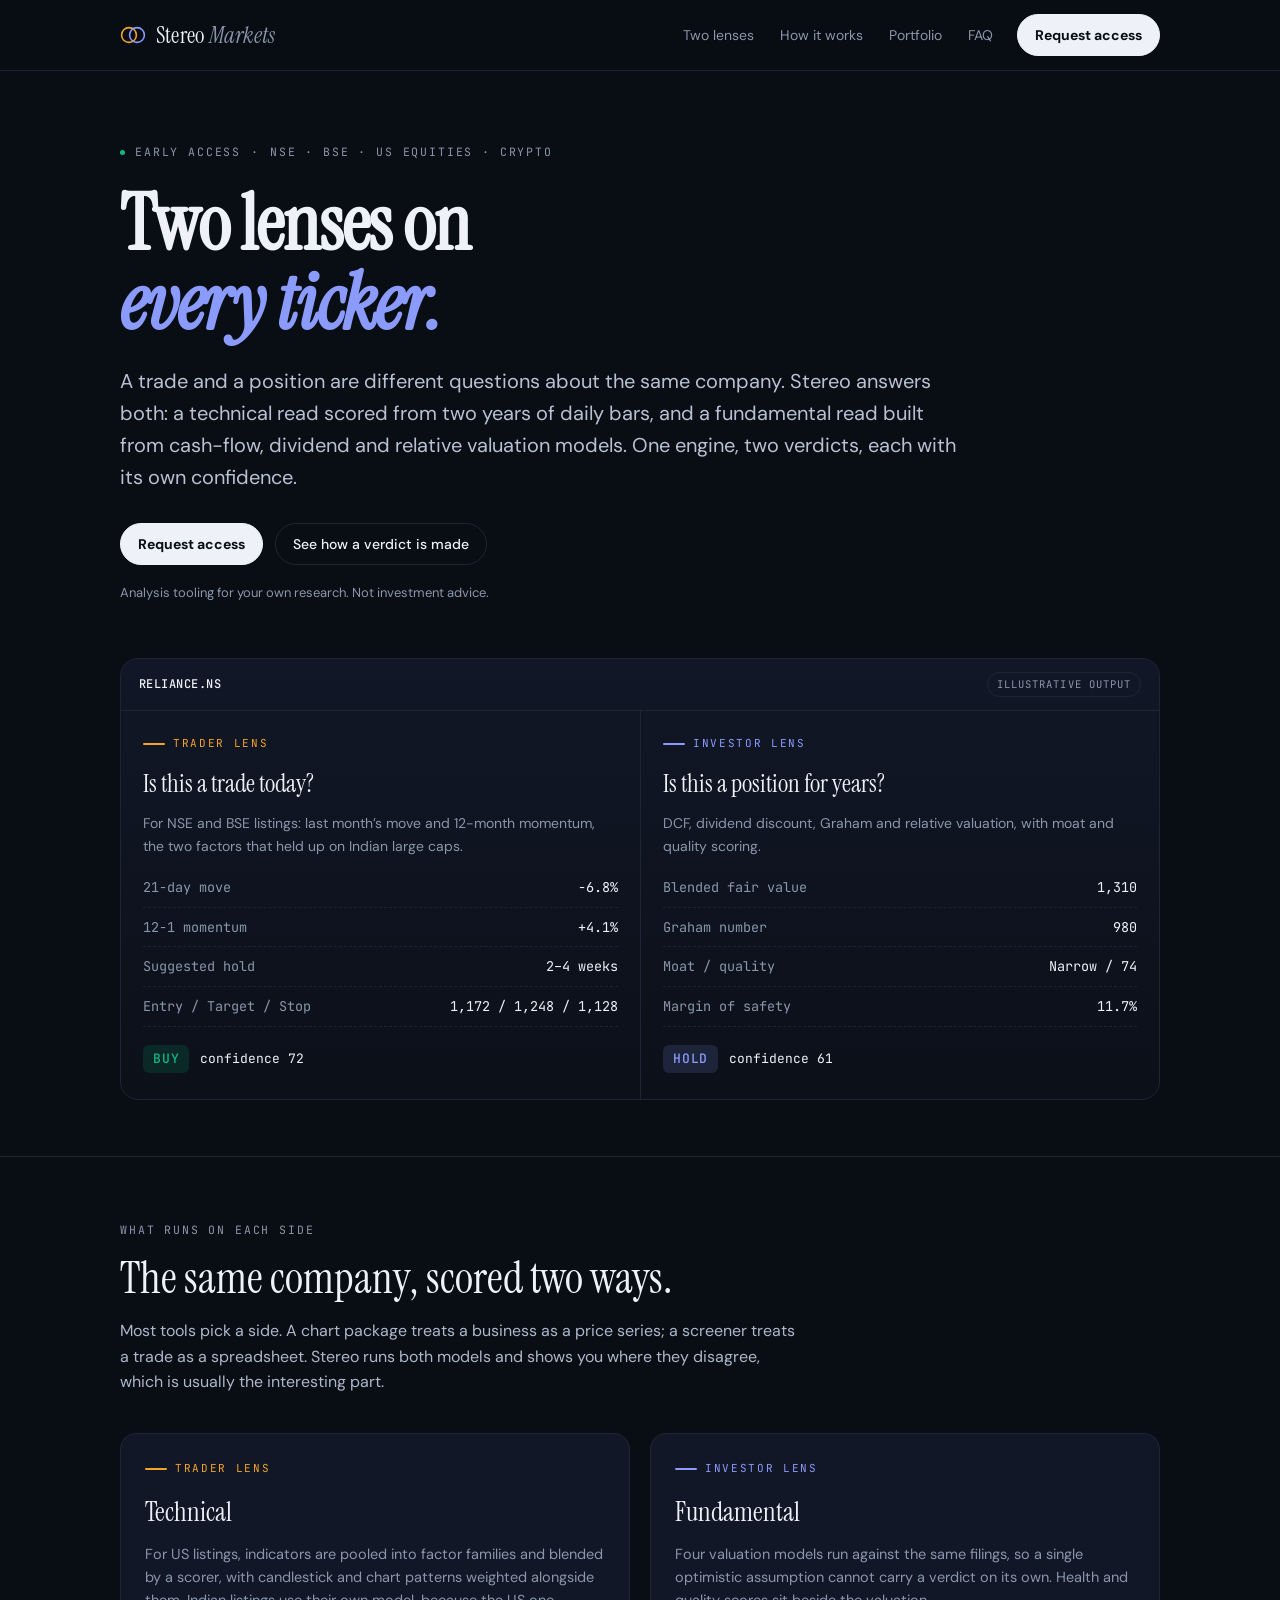
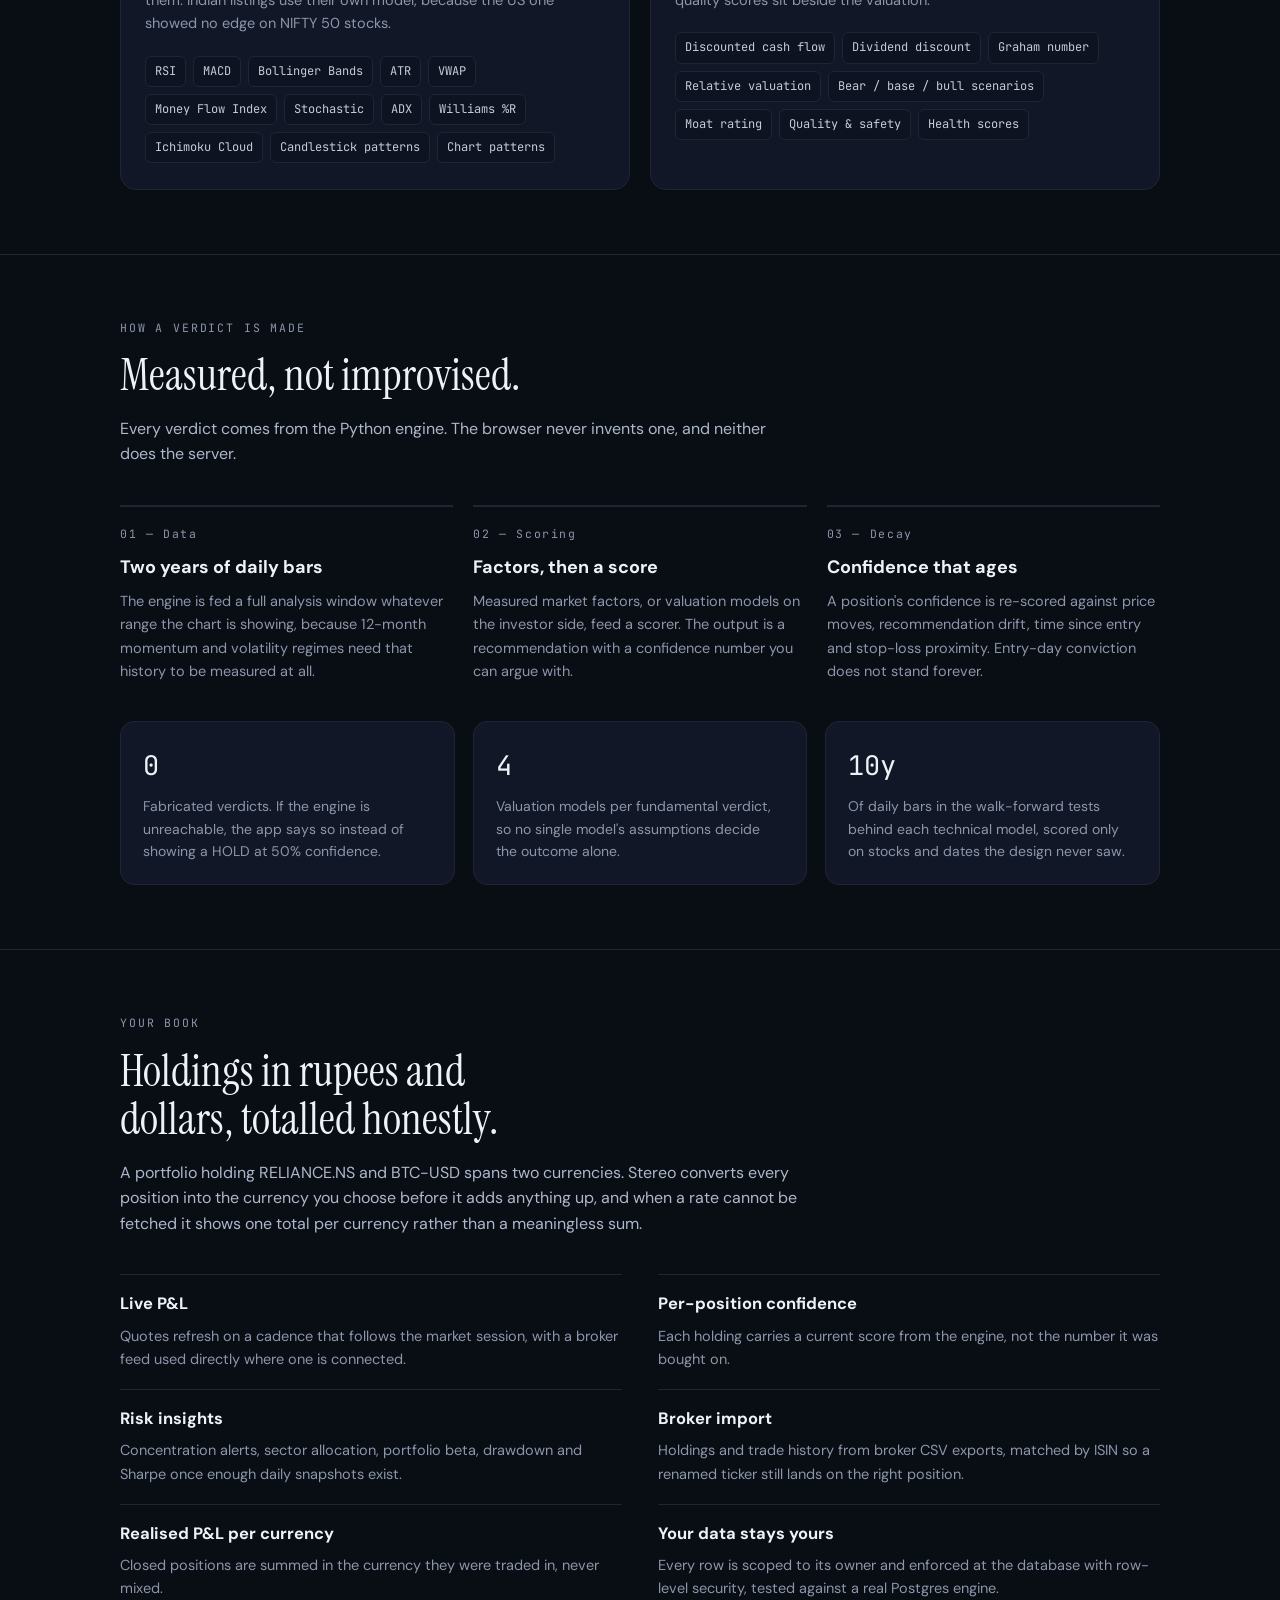
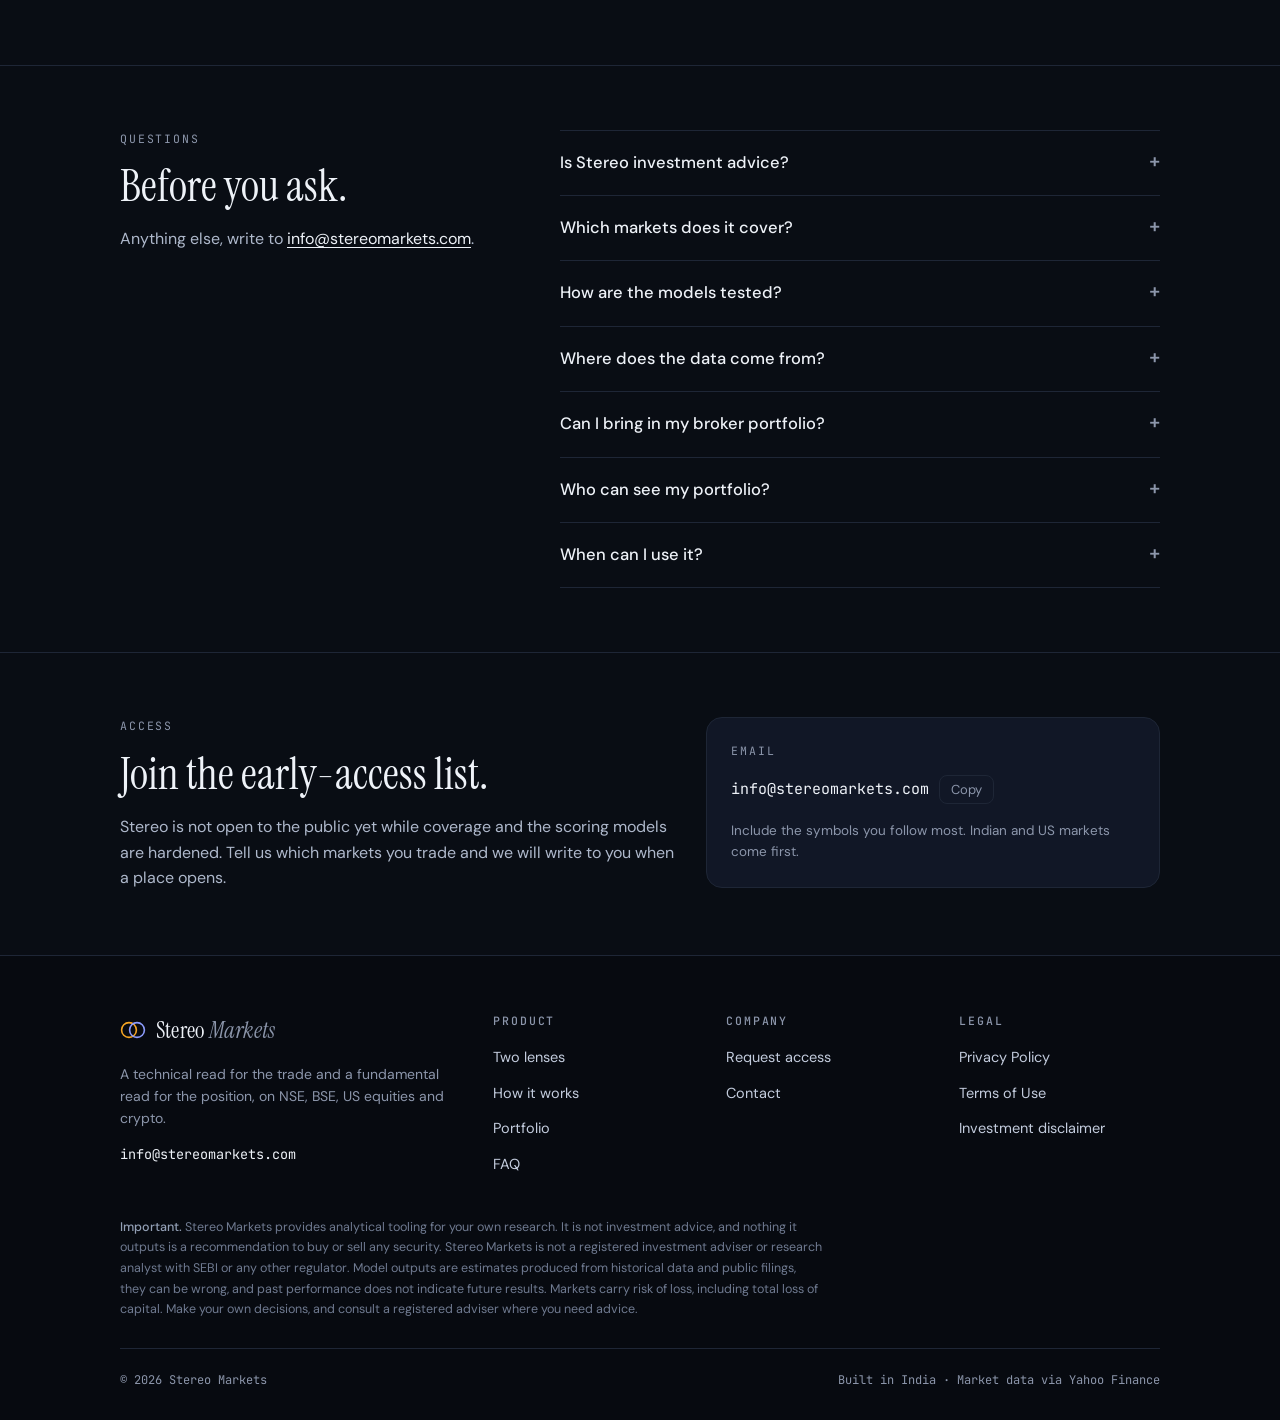
==== commit 0c7e1603: "Full site: FAQ, footer, mobile menu, privacy, terms, 404, preview image" ====
--- a/index.html
+++ b/index.html
@@ -5,12 +5,18 @@
 <meta name="viewport" content="width=device-width, initial-scale=1, viewport-fit=cover" />
 <title>Stereo Markets</title>
 <meta name="description" content="Stereo runs a technical read for the trade and a fundamental read for the position on the same ticker, across NSE, BSE, US equities and crypto." />
+<meta name="theme-color" content="#090d14" />
 <meta property="og:title" content="Stereo Markets" />
 <meta property="og:description" content="Two lenses on every ticker: a technical read for the trade, a fundamental read for the position." />
 <meta property="og:type" content="website" />
 <meta property="og:url" content="https://www.stereomarkets.com/" />
 <link rel="canonical" href="https://www.stereomarkets.com/" />
-<link rel="icon" href="data:image/svg+xml,%3Csvg xmlns='http://www.w3.org/2000/svg' viewBox='0 0 26 18'%3E%3Ccircle cx='9' cy='9' r='7.4' fill='none' stroke='%23f5a524' stroke-width='1.6'/%3E%3Ccircle cx='17' cy='9' r='7.4' fill='none' stroke='%238b9bfb' stroke-width='1.6'/%3E%3C/svg%3E" />
+<link rel="icon" href="/favicon.svg" type="image/svg+xml" />
+<meta property="og:image" content="https://www.stereomarkets.com/og.png" />
+<meta property="og:image:width" content="1200" />
+<meta property="og:image:height" content="630" />
+<meta property="og:site_name" content="Stereo Markets" />
+<meta name="twitter:card" content="summary_large_image" />
 <link rel="preconnect" href="https://fonts.googleapis.com" />
 <link rel="preconnect" href="https://fonts.gstatic.com" crossorigin />
 <link rel="stylesheet" href="https://fonts.googleapis.com/css2?family=DM+Sans:opsz,wght@9..40,400;9..40,500;9..40,700&family=Instrument+Serif:ital@0;1&family=JetBrains+Mono:wght@400;500&display=swap" />
@@ -71,12 +77,48 @@
   padding-block: 14px;
 }
 .brand { display: flex; align-items: center; gap: 10px; text-decoration: none; margin-right: auto; }
-.brand-name { font-family: var(--display); font-size: 23px; letter-spacing: 0.01em; }
+.brand-name { font-family: var(--display); font-size: 23px; letter-spacing: 0.01em; white-space: nowrap; }
 .brand-name em { font-style: italic; color: var(--text-dim); }
 .nav { display: flex; gap: 26px; font-size: 14px; }
 .nav a { color: var(--text-dim); text-decoration: none; transition: color 0.15s; }
 .nav a:hover { color: var(--text); }
-@media (max-width: 760px) { .nav { display: none; } }
+.menu-btn {
+  display: none;
+  align-items: center;
+  justify-content: center;
+  width: 38px;
+  height: 38px;
+  border: 1px solid var(--line);
+  border-radius: 10px;
+  background: transparent;
+  color: var(--text);
+  cursor: pointer;
+}
+.menu-btn svg { display: block; }
+.nav .nav-cta { display: none; }
+@media (max-width: 760px) {
+  .header-inner { gap: 12px; }
+  .nav { display: none; }
+  .menu-btn { display: inline-flex; }
+  .site-header.open .nav {
+    display: flex;
+    flex-direction: column;
+    gap: 0;
+    position: absolute;
+    top: 100%;
+    left: 0;
+    right: 0;
+    padding: 6px 20px 14px;
+    background: var(--ink);
+    border-bottom: 1px solid var(--line);
+  }
+  .site-header.open .nav a { padding: 13px 0; font-size: 16px; color: var(--text); border-bottom: 1px solid var(--line); }
+  .site-header.open .nav a:last-child { border-bottom: 0; }
+}
+@media (max-width: 480px) {
+  .header-inner .header-cta { display: none; }
+  .site-header.open .nav .nav-cta { display: block; font-weight: 700; }
+}
 
 .btn {
   display: inline-flex;
@@ -227,6 +269,7 @@
   font-weight: 400;
 }
 .section-head p { margin-top: 16px; color: #aeb8cb; }
+.section-head a, .faq .answer a { color: var(--text); text-underline-offset: 3px; }
 
 .lens-grid { display: grid; grid-template-columns: 1fr 1fr; gap: 20px; margin-top: 38px; }
 @media (max-width: 760px) { .lens-grid { grid-template-columns: 1fr; } }
@@ -310,11 +353,71 @@
 .copy-btn:hover { color: var(--text); border-color: #39455e; }
 :focus-visible { outline: 2px solid var(--investor); outline-offset: 3px; }
 
+/* ── faq ────────────────────────────────────────────────── */
+.faq-layout { display: grid; grid-template-columns: 0.8fr 1.2fr; gap: 40px; align-items: start; }
+@media (max-width: 860px) { .faq-layout { grid-template-columns: 1fr; gap: 24px; } }
+.faq { border-top: 1px solid var(--line); }
+.faq details { border-bottom: 1px solid var(--line); }
+.faq summary {
+  list-style: none;
+  cursor: pointer;
+  display: flex;
+  justify-content: space-between;
+  align-items: baseline;
+  gap: 20px;
+  padding: 19px 0;
+  font-size: 16.5px;
+  font-weight: 500;
+}
+.faq summary::-webkit-details-marker { display: none; }
+.faq summary::after {
+  content: "+";
+  font-family: var(--data);
+  font-size: 19px;
+  line-height: 1;
+  color: var(--text-dim);
+  transition: transform 0.2s;
+}
+.faq details[open] summary::after { transform: rotate(45deg); }
+.faq .answer { color: #aeb8cb; font-size: 15px; padding-bottom: 22px; max-width: 70ch; }
+.faq .answer p + p { margin-top: 10px; }
+
 /* ── footer ─────────────────────────────────────────────── */
-footer { border-top: 1px solid var(--line); padding-block: 36px 48px; }
-.foot-top { display: flex; justify-content: space-between; gap: 20px; flex-wrap: wrap; align-items: center; }
+footer { border-top: 1px solid var(--line); padding-block: 56px 30px; background: #070a10; }
+.foot-grid { display: grid; grid-template-columns: 1.7fr repeat(3, 1fr); gap: 32px; }
+@media (max-width: 860px) {
+  .foot-grid { grid-template-columns: 1fr 1fr; }
+  .foot-brand { grid-column: 1 / -1; }
+}
+.foot-brand p { color: var(--text-dim); font-size: 14px; margin-top: 14px; max-width: 36ch; }
+.foot-mail { display: inline-block; margin-top: 14px; font-family: var(--data); font-size: 13.5px; color: var(--text); text-decoration: none; }
+.foot-mail:hover { color: var(--investor); }
+.foot-col h4 {
+  margin: 0 0 14px;
+  font-family: var(--data);
+  font-size: 11.5px;
+  font-weight: 500;
+  letter-spacing: 0.16em;
+  text-transform: uppercase;
+  color: var(--text-dim);
+}
+.foot-col ul { list-style: none; margin: 0; padding: 0; display: flex; flex-direction: column; gap: 10px; }
+.foot-col a { color: #c3ccdd; font-size: 14.5px; text-decoration: none; }
+.foot-col a:hover { color: var(--text); }
+.foot-bottom {
+  display: flex;
+  justify-content: space-between;
+  gap: 10px 20px;
+  flex-wrap: wrap;
+  margin-top: 28px;
+  padding-top: 22px;
+  border-top: 1px solid var(--line);
+  font-family: var(--data);
+  font-size: 12px;
+  color: var(--text-dim);
+}
 .disclaimer {
-  margin-top: 26px;
+  margin-top: 40px;
   font-size: 12.5px;
   line-height: 1.65;
   color: #6f7a90;
@@ -338,12 +441,17 @@
       </svg>
       <span class="brand-name">Stereo <em>Markets</em></span>
     </a>
-    <nav class="nav">
+    <nav class="nav" id="site-nav">
       <a href="#lenses">Two lenses</a>
       <a href="#how">How it works</a>
       <a href="#portfolio">Portfolio</a>
+      <a href="#faq">FAQ</a>
+      <a class="nav-cta" href="#access">Request access</a>
     </nav>
-    <a class="btn btn-solid" href="#access">Request access</a>
+    <a class="btn btn-solid header-cta" href="#access">Request access</a>
+    <button class="menu-btn" id="menu-btn" type="button" aria-label="Open menu" aria-expanded="false" aria-controls="site-nav">
+      <svg width="18" height="18" viewBox="0 0 18 18" aria-hidden="true"><path d="M2 5h14M2 9h14M2 13h14" stroke="currentColor" stroke-width="1.6" stroke-linecap="round" /></svg>
+    </button>
   </div>
 </header>
 
@@ -563,6 +671,74 @@
   </section>
 
 
+  <section id="faq">
+    <div class="wrap faq-layout">
+      <div class="section-head">
+        <div class="kicker">Questions</div>
+        <h2>Before you ask.</h2>
+        <p>Anything else, write to <a href="mailto:info@stereomarkets.com">info@stereomarkets.com</a>.</p>
+      </div>
+      <div class="faq">
+        <details>
+          <summary>Is Stereo investment advice?</summary>
+          <div class="answer">
+            <p>No. Stereo is analysis tooling for your own research. Its verdicts are model estimates
+            from historical prices and public filings, and they can be wrong. Stereo Markets is not
+            registered with SEBI as an investment adviser or research analyst.</p>
+          </div>
+        </details>
+        <details>
+          <summary>Which markets does it cover?</summary>
+          <div class="answer">
+            <p>NSE and BSE listings, US equities and major cryptocurrencies. The technical read works
+            on all of them. The fundamental read needs a company&rsquo;s filed accounts, so indices and
+            most crypto get a technical read only.</p>
+          </div>
+        </details>
+        <details>
+          <summary>How are the models tested?</summary>
+          <div class="answer">
+            <p>Walk-forward on ten years of daily bars with no lookahead: at each date the model sees
+            only the past, and it is judged on stocks and dates that played no part in its design.</p>
+            <p>The US model was built on US large caps. Tested on NIFTY 50 stocks it showed no edge,
+            so Indian listings use their own model, built and tested the same way.</p>
+          </div>
+        </details>
+        <details>
+          <summary>Where does the data come from?</summary>
+          <div class="answer">
+            <p>Prices and company financials come from Yahoo Finance. Quotes on some exchanges are
+            delayed by around 15 minutes, and the app labels them as delayed. Where you connect a
+            broker, its own live feed is used instead.</p>
+          </div>
+        </details>
+        <details>
+          <summary>Can I bring in my broker portfolio?</summary>
+          <div class="answer">
+            <p>Yes. Upstox and Fyers connect with a read-only login, and holdings or tradebook CSV
+            exports from other brokers, such as Zerodha, import directly. The broker login stays in
+            your browser tab and is never sent to Stereo&rsquo;s servers.</p>
+          </div>
+        </details>
+        <details>
+          <summary>Who can see my portfolio?</summary>
+          <div class="answer">
+            <p>Only you. Every row is tied to its owner and enforced by the database itself. There
+            are no ads, no third-party analytics, and your data is not sold. The
+            <a href="/privacy.html">Privacy Policy</a> has the detail.</p>
+          </div>
+        </details>
+        <details>
+          <summary>When can I use it?</summary>
+          <div class="answer">
+            <p>Stereo is in early access. Email <a href="mailto:info@stereomarkets.com">info@stereomarkets.com</a>
+            with the markets you trade and we will write to you when a place opens.</p>
+          </div>
+        </details>
+      </div>
+    </div>
+  </section>
+
   <section id="access">
     <div class="wrap access">
       <div class="section-head">
@@ -589,16 +765,41 @@
 
 <footer>
   <div class="wrap">
-    <div class="foot-top">
-      <div class="brand">
-        <svg width="26" height="18" viewBox="0 0 26 18" aria-hidden="true">
-          <circle cx="9" cy="9" r="7.4" fill="none" stroke="#f5a524" stroke-width="1.6" />
-          <circle cx="17" cy="9" r="7.4" fill="none" stroke="#8b9bfb" stroke-width="1.6" />
-        </svg>
-        <span class="brand-name">Stereo <em>Markets</em></span>
-      </div>
-      <div style="font-family: var(--data); font-size: 12px; color: var(--text-dim)">
-        Market data via Yahoo Finance
+    <div class="foot-grid">
+      <div class="foot-brand">
+        <a class="brand" href="/">
+          <svg width="26" height="18" viewBox="0 0 26 18" aria-hidden="true">
+            <circle cx="9" cy="9" r="7.4" fill="none" stroke="#f5a524" stroke-width="1.6" />
+            <circle cx="17" cy="9" r="7.4" fill="none" stroke="#8b9bfb" stroke-width="1.6" />
+          </svg>
+          <span class="brand-name">Stereo <em>Markets</em></span>
+        </a>
+        <p>A technical read for the trade and a fundamental read for the position, on NSE, BSE, US equities and crypto.</p>
+        <a class="foot-mail" href="mailto:info@stereomarkets.com">info@stereomarkets.com</a>
+      </div>
+      <div class="foot-col">
+        <h4>Product</h4>
+        <ul>
+          <li><a href="/#lenses">Two lenses</a></li>
+          <li><a href="/#how">How it works</a></li>
+          <li><a href="/#portfolio">Portfolio</a></li>
+          <li><a href="/#faq">FAQ</a></li>
+        </ul>
+      </div>
+      <div class="foot-col">
+        <h4>Company</h4>
+        <ul>
+          <li><a href="/#access">Request access</a></li>
+          <li><a href="mailto:info@stereomarkets.com">Contact</a></li>
+        </ul>
+      </div>
+      <div class="foot-col">
+        <h4>Legal</h4>
+        <ul>
+          <li><a href="/privacy.html">Privacy Policy</a></li>
+          <li><a href="/terms.html">Terms of Use</a></li>
+          <li><a href="/terms.html#disclaimer">Investment disclaimer</a></li>
+        </ul>
       </div>
     </div>
     <p class="disclaimer">
@@ -610,10 +811,28 @@
       carry risk of loss, including total loss of capital. Make your own decisions, and consult a
       registered adviser where you need advice.
     </p>
+    <div class="foot-bottom">
+      <span>&copy; 2026 Stereo Markets</span>
+      <span>Built in India &middot; Market data via Yahoo Finance</span>
+    </div>
   </div>
 </footer>
 
 <script>
+  (function () {
+    var header = document.querySelector(".site-header");
+    var button = document.getElementById("menu-btn");
+    function setOpen(open) {
+      header.classList.toggle("open", open);
+      button.setAttribute("aria-expanded", String(open));
+      button.setAttribute("aria-label", open ? "Close menu" : "Open menu");
+    }
+    button.addEventListener("click", function () { setOpen(!header.classList.contains("open")); });
+    document.querySelectorAll("#site-nav a").forEach(function (link) {
+      link.addEventListener("click", function () { setOpen(false); });
+    });
+  })();
+
   document.getElementById("copy-email").addEventListener("click", async function () {
     var button = this;
     var address = document.getElementById("contact-email").textContent.trim();
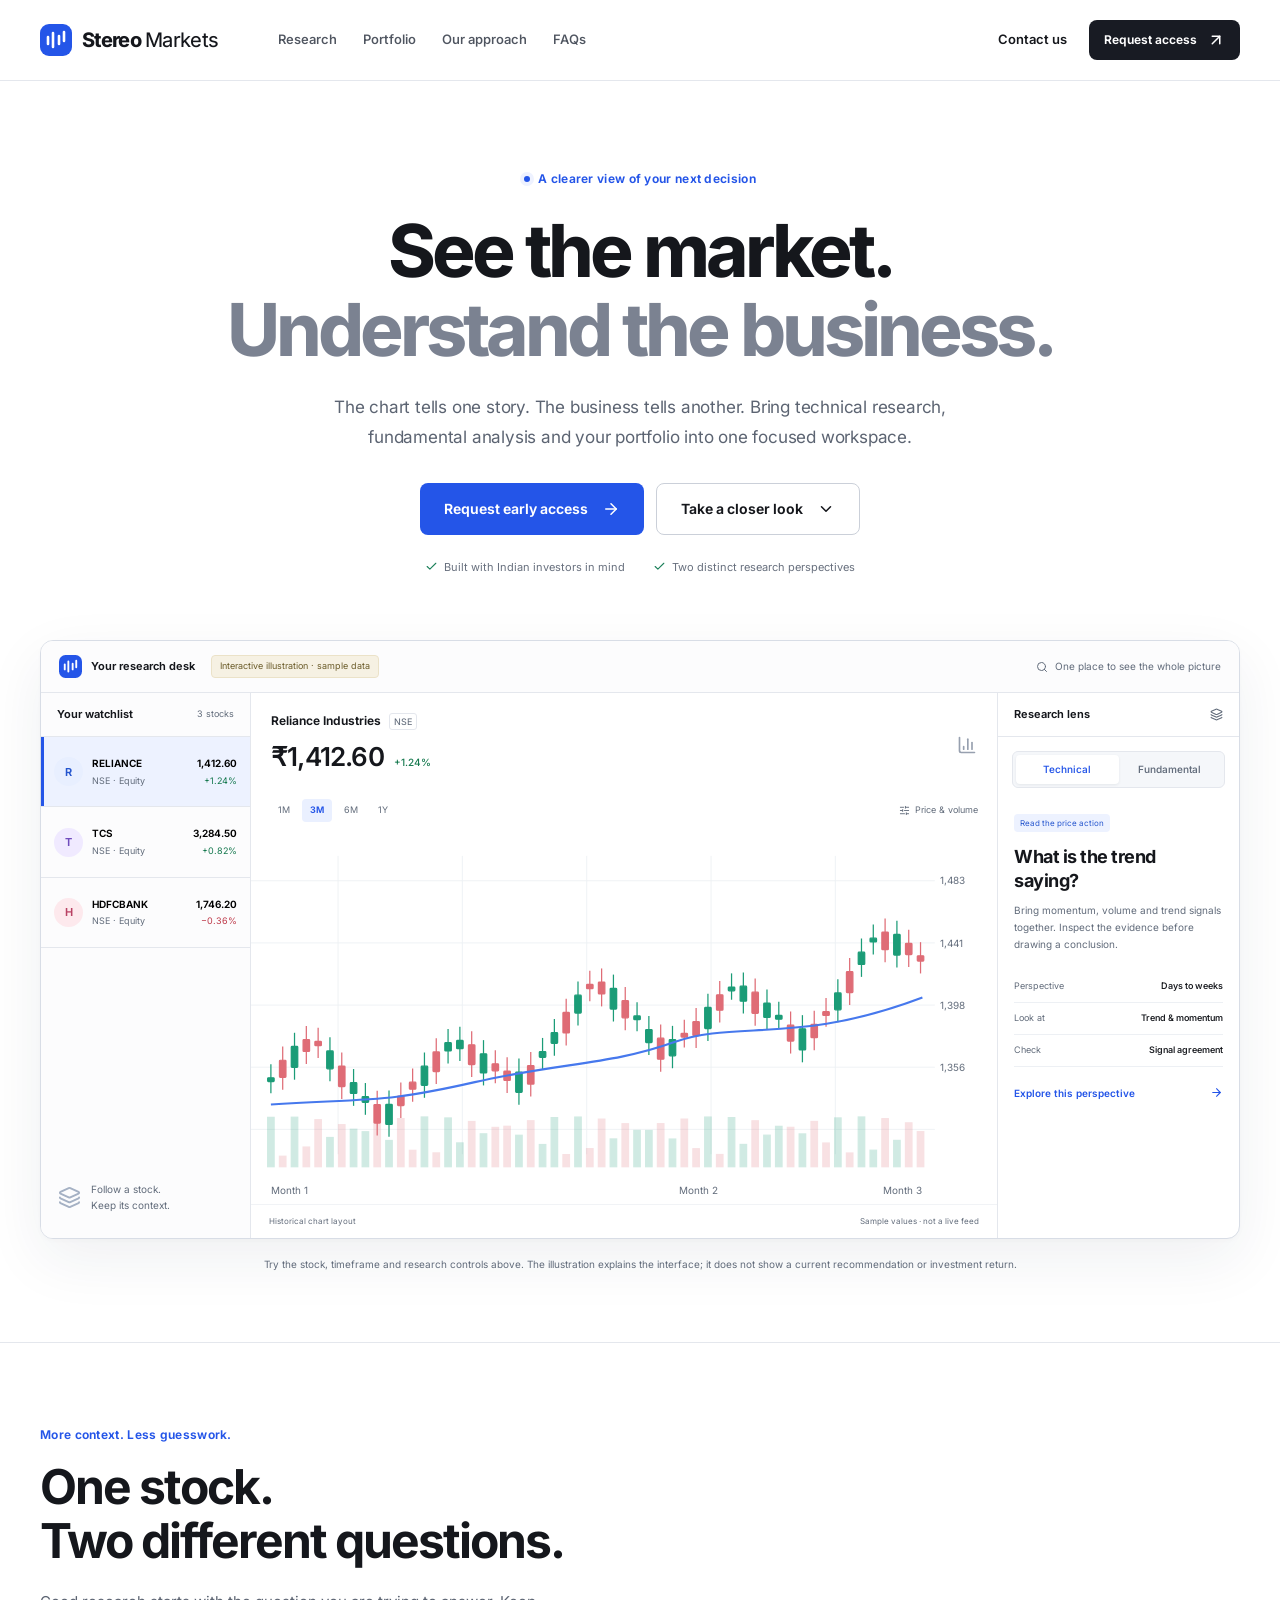
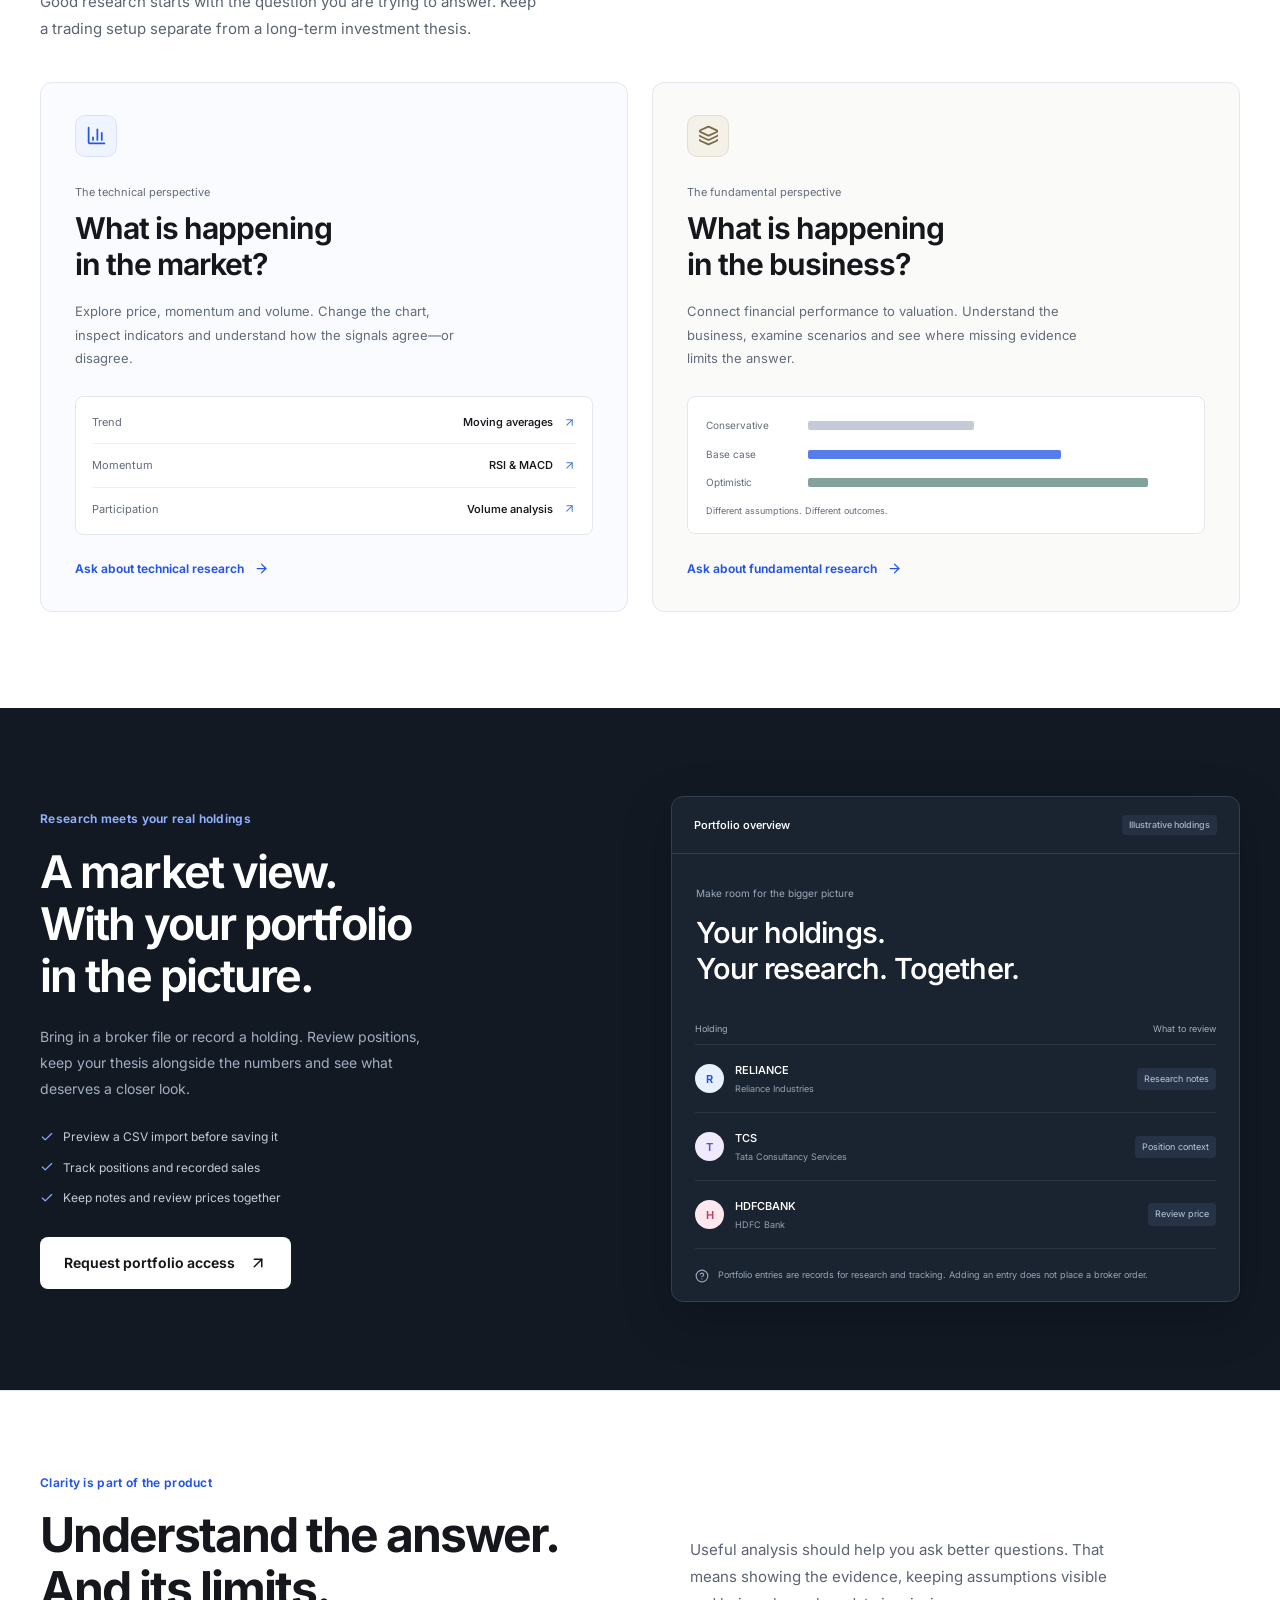
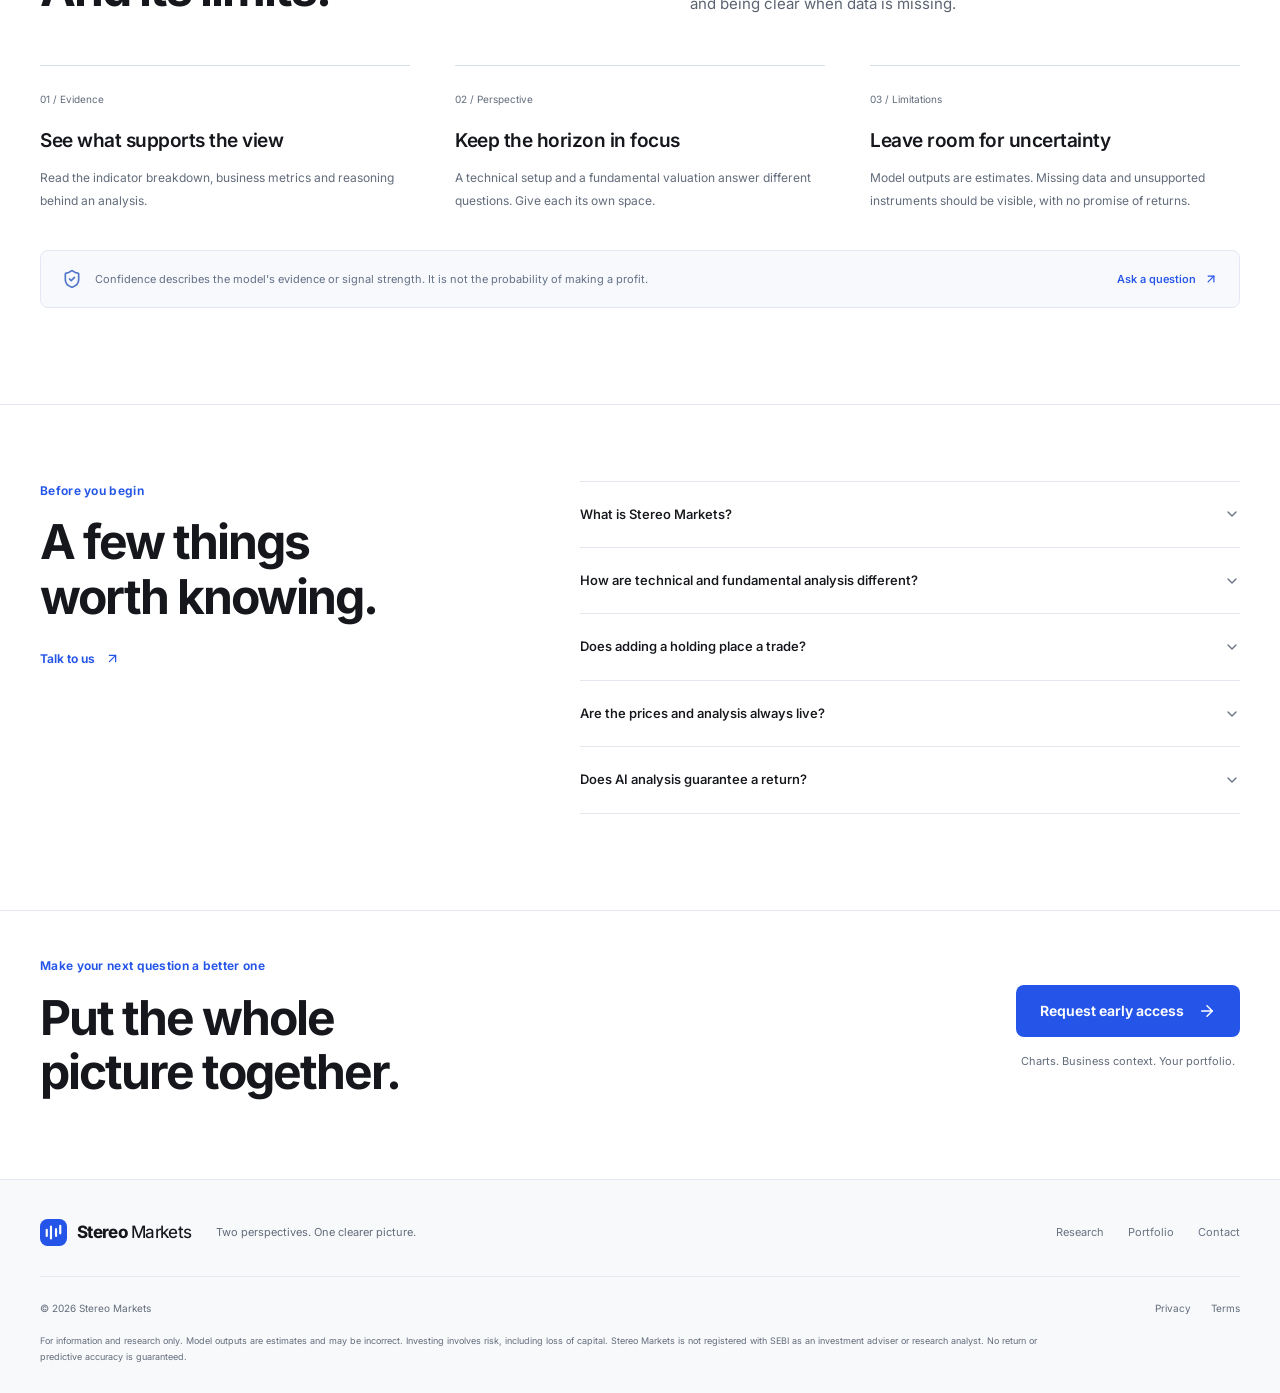
==== commit d7d31bca: "Redesign Stereo Markets landing and public pages" ====
--- a/index.html
+++ b/index.html
@@ -1,855 +1,2 @@
 <!doctype html>
-<html lang="en">
-<head>
-<meta charset="utf-8" />
-<meta name="viewport" content="width=device-width, initial-scale=1, viewport-fit=cover" />
-<title>Stereo Markets</title>
-<meta name="description" content="Stereo runs a technical read for the trade and a fundamental read for the position on the same ticker, across NSE, BSE, US equities and crypto." />
-<meta name="theme-color" content="#090d14" />
-<meta property="og:title" content="Stereo Markets" />
-<meta property="og:description" content="Two lenses on every ticker: a technical read for the trade, a fundamental read for the position." />
-<meta property="og:type" content="website" />
-<meta property="og:url" content="https://www.stereomarkets.com/" />
-<link rel="canonical" href="https://www.stereomarkets.com/" />
-<link rel="icon" href="/favicon.svg" type="image/svg+xml" />
-<meta property="og:image" content="https://www.stereomarkets.com/og.png" />
-<meta property="og:image:width" content="1200" />
-<meta property="og:image:height" content="630" />
-<meta property="og:site_name" content="Stereo Markets" />
-<meta name="twitter:card" content="summary_large_image" />
-<link rel="preconnect" href="https://fonts.googleapis.com" />
-<link rel="preconnect" href="https://fonts.gstatic.com" crossorigin />
-<link rel="stylesheet" href="https://fonts.googleapis.com/css2?family=DM+Sans:opsz,wght@9..40,400;9..40,500;9..40,700&family=Instrument+Serif:ital@0;1&family=JetBrains+Mono:wght@400;500&display=swap" />
-<style>
-/* Layout: one editorial column at 1080px; the hero opens with a full-bleed
-   two-channel panel, the brand's organising idea rendered literally. */
-:root {
-  --ink: #090d14;
-  --ink-raised: #111726;
-  --line: #1e2636;
-  --text: #eef2f8;
-  --text-dim: #8c96ab;
-  --trader: #f5a524;
-  --investor: #8b9bfb;
-  --profit: #10b981;
-  --loss: #ef4444;
-
-  --display: "Instrument Serif", ui-serif, Georgia, serif;
-  --body: "DM Sans", ui-sans-serif, system-ui, sans-serif;
-  --data: "JetBrains Mono", ui-monospace, SFMono-Regular, Menlo, monospace;
-
-  color-scheme: dark;
-}
-
-* { box-sizing: border-box; }
-html, body { margin: 0; }
-body {
-  background: var(--ink);
-  color: var(--text);
-  font-family: var(--body);
-  font-size: 16px;
-  line-height: 1.6;
-  -webkit-font-smoothing: antialiased;
-}
-a { color: inherit; }
-h1, h2, h3 { text-wrap: balance; margin: 0; }
-p { margin: 0; }
-
-.wrap {
-  max-width: 1080px;
-  margin-inline: auto;
-  padding-inline: 20px;
-}
-
-/* ── header ─────────────────────────────────────────────── */
-.site-header {
-  position: sticky;
-  top: env(safe-area-inset-top, 0px);
-  z-index: 20;
-  background: color-mix(in oklab, var(--ink) 88%, transparent);
-  backdrop-filter: blur(12px);
-  border-bottom: 1px solid var(--line);
-}
-.header-inner {
-  display: flex;
-  align-items: center;
-  gap: 24px;
-  padding-block: 14px;
-}
-.brand { display: flex; align-items: center; gap: 10px; text-decoration: none; margin-right: auto; }
-.brand-name { font-family: var(--display); font-size: 23px; letter-spacing: 0.01em; white-space: nowrap; }
-.brand-name em { font-style: italic; color: var(--text-dim); }
-.nav { display: flex; gap: 26px; font-size: 14px; }
-.nav a { color: var(--text-dim); text-decoration: none; transition: color 0.15s; }
-.nav a:hover { color: var(--text); }
-.menu-btn {
-  display: none;
-  align-items: center;
-  justify-content: center;
-  width: 38px;
-  height: 38px;
-  border: 1px solid var(--line);
-  border-radius: 10px;
-  background: transparent;
-  color: var(--text);
-  cursor: pointer;
-}
-.menu-btn svg { display: block; }
-.nav .nav-cta { display: none; }
-@media (max-width: 760px) {
-  .header-inner { gap: 12px; }
-  .nav { display: none; }
-  .menu-btn { display: inline-flex; }
-  .site-header.open .nav {
-    display: flex;
-    flex-direction: column;
-    gap: 0;
-    position: absolute;
-    top: 100%;
-    left: 0;
-    right: 0;
-    padding: 6px 20px 14px;
-    background: var(--ink);
-    border-bottom: 1px solid var(--line);
-  }
-  .site-header.open .nav a { padding: 13px 0; font-size: 16px; color: var(--text); border-bottom: 1px solid var(--line); }
-  .site-header.open .nav a:last-child { border-bottom: 0; }
-}
-@media (max-width: 480px) {
-  .header-inner .header-cta { display: none; }
-  .site-header.open .nav .nav-cta { display: block; font-weight: 700; }
-}
-
-.btn {
-  display: inline-flex;
-  align-items: center;
-  gap: 8px;
-  padding: 9px 17px;
-  border-radius: 999px;
-  border: 1px solid var(--line);
-  font-size: 14px;
-  font-weight: 500;
-  text-decoration: none;
-  white-space: nowrap;
-  transition: border-color 0.15s, background 0.15s;
-}
-.btn:hover { border-color: #39455e; background: #141b2b; }
-.btn-solid { background: var(--text); color: var(--ink); border-color: var(--text); font-weight: 700; }
-.btn-solid:hover { background: #fff; border-color: #fff; }
-
-/* ── hero ───────────────────────────────────────────────── */
-.hero { padding-block: 72px 56px; }
-.eyebrow {
-  font-family: var(--data);
-  font-size: 11.5px;
-  letter-spacing: 0.16em;
-  text-transform: uppercase;
-  color: var(--text-dim);
-  display: flex;
-  align-items: center;
-  gap: 10px;
-  flex-wrap: wrap;
-}
-.dot { width: 5px; height: 5px; border-radius: 50%; background: var(--profit); }
-h1 {
-  font-family: var(--display);
-  font-size: clamp(44px, 7.2vw, 78px);
-  line-height: 1.02;
-  letter-spacing: -0.015em;
-  margin-top: 22px;
-  max-width: 15ch;
-}
-h1 em { font-style: italic; color: var(--investor); }
-.lede {
-  margin-top: 22px;
-  font-size: clamp(17px, 2.1vw, 20px);
-  color: #b9c2d4;
-  max-width: 60ch;
-}
-.hero-actions { display: flex; flex-wrap: wrap; gap: 12px; margin-top: 30px; }
-.fineprint { margin-top: 18px; font-size: 13px; color: var(--text-dim); }
-
-/* ── two-channel panel ──────────────────────────────────── */
-.channels {
-  margin-top: 54px;
-  border: 1px solid var(--line);
-  border-radius: 18px;
-  background: linear-gradient(180deg, var(--ink-raised), #0b1019);
-  overflow: hidden;
-}
-.channels-top {
-  display: flex;
-  align-items: center;
-  justify-content: space-between;
-  gap: 16px;
-  padding: 13px 18px;
-  border-bottom: 1px solid var(--line);
-  font-family: var(--data);
-  font-size: 12px;
-  color: var(--text-dim);
-  flex-wrap: wrap;
-}
-.symbol { color: var(--text); font-weight: 500; letter-spacing: 0.04em; }
-.sample-tag {
-  font-family: var(--data);
-  font-size: 10.5px;
-  letter-spacing: 0.1em;
-  text-transform: uppercase;
-  color: var(--text-dim);
-  border: 1px solid var(--line);
-  border-radius: 999px;
-  padding: 3px 9px;
-}
-.channel-grid { display: grid; grid-template-columns: 1fr 1fr; }
-@media (max-width: 720px) { .channel-grid { grid-template-columns: 1fr; } }
-.channel { padding: 24px 22px 26px; min-width: 0; }
-.channel + .channel { border-left: 1px solid var(--line); }
-@media (max-width: 720px) { .channel + .channel { border-left: 0; border-top: 1px solid var(--line); } }
-.channel-label {
-  font-family: var(--data);
-  font-size: 11px;
-  letter-spacing: 0.15em;
-  text-transform: uppercase;
-  display: flex;
-  align-items: center;
-  gap: 8px;
-}
-.channel-label .bar { width: 22px; height: 2px; border-radius: 2px; }
-.ch-trader .channel-label { color: var(--trader); }
-.ch-trader .bar { background: var(--trader); }
-.ch-investor .channel-label { color: var(--investor); }
-.ch-investor .bar { background: var(--investor); }
-.channel h3 { font-family: var(--display); font-size: 25px; margin-top: 12px; font-weight: 400; }
-.channel p.note { color: var(--text-dim); font-size: 14px; margin-top: 8px; }
-.readout { margin-top: 20px; display: flex; flex-direction: column; gap: 9px; }
-.row {
-  display: flex;
-  align-items: baseline;
-  justify-content: space-between;
-  gap: 14px;
-  font-family: var(--data);
-  font-size: 13.5px;
-  font-variant-numeric: tabular-nums;
-  padding-bottom: 8px;
-  border-bottom: 1px dashed #1a2234;
-}
-.row span:first-child { color: var(--text-dim); }
-.verdict {
-  margin-top: 18px;
-  display: flex;
-  align-items: center;
-  gap: 11px;
-  font-family: var(--data);
-  font-size: 13px;
-}
-.chip {
-  border-radius: 6px;
-  padding: 4px 10px;
-  font-weight: 500;
-  letter-spacing: 0.06em;
-}
-.chip-buy { background: rgba(16, 185, 129, 0.14); color: var(--profit); }
-.chip-hold { background: rgba(139, 155, 251, 0.14); color: var(--investor); }
-
-/* ── generic section ────────────────────────────────────── */
-section { padding-block: 64px; border-top: 1px solid var(--line); }
-.section-head { max-width: 62ch; }
-.kicker {
-  font-family: var(--data);
-  font-size: 11.5px;
-  letter-spacing: 0.16em;
-  text-transform: uppercase;
-  color: var(--text-dim);
-}
-h2 {
-  font-family: var(--display);
-  font-size: clamp(30px, 4.4vw, 44px);
-  line-height: 1.1;
-  margin-top: 14px;
-  font-weight: 400;
-}
-.section-head p { margin-top: 16px; color: #aeb8cb; }
-.section-head a, .faq .answer a { color: var(--text); text-underline-offset: 3px; }
-
-.lens-grid { display: grid; grid-template-columns: 1fr 1fr; gap: 20px; margin-top: 38px; }
-@media (max-width: 760px) { .lens-grid { grid-template-columns: 1fr; } }
-.lens {
-  border: 1px solid var(--line);
-  border-radius: 16px;
-  padding: 26px 24px;
-  background: var(--ink-raised);
-  min-width: 0;
-}
-.lens h3 { font-family: var(--display); font-size: 27px; font-weight: 400; margin-top: 12px; }
-.lens > p { color: var(--text-dim); font-size: 14.5px; margin-top: 10px; }
-.taglist { display: flex; flex-wrap: wrap; gap: 7px; margin-top: 20px; }
-.tag {
-  font-family: var(--data);
-  font-size: 12px;
-  color: #c3ccdd;
-  border: 1px solid var(--line);
-  background: #0d1320;
-  border-radius: 6px;
-  padding: 5px 9px;
-}
-
-.steps { display: grid; grid-template-columns: repeat(3, 1fr); gap: 20px; margin-top: 38px; counter-reset: step; }
-@media (max-width: 760px) { .steps { grid-template-columns: 1fr; } }
-.step { border-top: 2px solid var(--line); padding-top: 18px; min-width: 0; }
-.step-n {
-  font-family: var(--data);
-  font-size: 11.5px;
-  letter-spacing: 0.14em;
-  color: var(--text-dim);
-}
-.step h3 { font-size: 18px; margin-top: 10px; font-weight: 700; }
-.step p { color: var(--text-dim); font-size: 14.5px; margin-top: 8px; }
-
-.feature-grid { display: grid; grid-template-columns: repeat(2, 1fr); gap: 18px 36px; margin-top: 38px; }
-@media (max-width: 760px) { .feature-grid { grid-template-columns: 1fr; } }
-.feature { border-top: 1px solid var(--line); padding-top: 16px; min-width: 0; }
-.feature h3 { font-size: 16.5px; font-weight: 700; }
-.feature p { color: var(--text-dim); font-size: 14.5px; margin-top: 7px; }
-
-.metrics { display: grid; grid-template-columns: repeat(3, 1fr); gap: 18px; margin-top: 38px; }
-@media (max-width: 760px) { .metrics { grid-template-columns: 1fr; } }
-.metric { border: 1px solid var(--line); border-radius: 14px; padding: 22px; background: var(--ink-raised); min-width: 0; }
-.metric .big {
-  font-family: var(--data);
-  font-size: 27px;
-  font-variant-numeric: tabular-nums;
-  color: var(--text);
-}
-.metric p { color: var(--text-dim); font-size: 14px; margin-top: 8px; }
-
-/* ── access ─────────────────────────────────────────────── */
-.access { display: grid; grid-template-columns: 1.1fr 0.9fr; gap: 32px; align-items: start; }
-@media (max-width: 760px) { .access { grid-template-columns: 1fr; } }
-.mailbox {
-  border: 1px solid var(--line);
-  border-radius: 16px;
-  padding: 24px;
-  background: var(--ink-raised);
-}
-.mail-row { display: flex; align-items: center; gap: 10px; flex-wrap: wrap; margin-top: 14px; }
-.mail {
-  font-family: var(--data);
-  font-size: 15px;
-  color: var(--text);
-  user-select: all;
-  word-break: break-all;
-  text-decoration: none;
-}
-.copy-btn {
-  font-family: var(--body);
-  font-size: 13px;
-  color: var(--text-dim);
-  background: transparent;
-  border: 1px solid var(--line);
-  border-radius: 8px;
-  padding: 5px 11px;
-  cursor: pointer;
-}
-.copy-btn:hover { color: var(--text); border-color: #39455e; }
-:focus-visible { outline: 2px solid var(--investor); outline-offset: 3px; }
-
-/* ── faq ────────────────────────────────────────────────── */
-.faq-layout { display: grid; grid-template-columns: 0.8fr 1.2fr; gap: 40px; align-items: start; }
-@media (max-width: 860px) { .faq-layout { grid-template-columns: 1fr; gap: 24px; } }
-.faq { border-top: 1px solid var(--line); }
-.faq details { border-bottom: 1px solid var(--line); }
-.faq summary {
-  list-style: none;
-  cursor: pointer;
-  display: flex;
-  justify-content: space-between;
-  align-items: baseline;
-  gap: 20px;
-  padding: 19px 0;
-  font-size: 16.5px;
-  font-weight: 500;
-}
-.faq summary::-webkit-details-marker { display: none; }
-.faq summary::after {
-  content: "+";
-  font-family: var(--data);
-  font-size: 19px;
-  line-height: 1;
-  color: var(--text-dim);
-  transition: transform 0.2s;
-}
-.faq details[open] summary::after { transform: rotate(45deg); }
-.faq .answer { color: #aeb8cb; font-size: 15px; padding-bottom: 22px; max-width: 70ch; }
-.faq .answer p + p { margin-top: 10px; }
-
-/* ── footer ─────────────────────────────────────────────── */
-footer { border-top: 1px solid var(--line); padding-block: 56px 30px; background: #070a10; }
-.foot-grid { display: grid; grid-template-columns: 1.7fr repeat(3, 1fr); gap: 32px; }
-@media (max-width: 860px) {
-  .foot-grid { grid-template-columns: 1fr 1fr; }
-  .foot-brand { grid-column: 1 / -1; }
-}
-.foot-brand p { color: var(--text-dim); font-size: 14px; margin-top: 14px; max-width: 36ch; }
-.foot-mail { display: inline-block; margin-top: 14px; font-family: var(--data); font-size: 13.5px; color: var(--text); text-decoration: none; }
-.foot-mail:hover { color: var(--investor); }
-.foot-col h4 {
-  margin: 0 0 14px;
-  font-family: var(--data);
-  font-size: 11.5px;
-  font-weight: 500;
-  letter-spacing: 0.16em;
-  text-transform: uppercase;
-  color: var(--text-dim);
-}
-.foot-col ul { list-style: none; margin: 0; padding: 0; display: flex; flex-direction: column; gap: 10px; }
-.foot-col a { color: #c3ccdd; font-size: 14.5px; text-decoration: none; }
-.foot-col a:hover { color: var(--text); }
-.foot-bottom {
-  display: flex;
-  justify-content: space-between;
-  gap: 10px 20px;
-  flex-wrap: wrap;
-  margin-top: 28px;
-  padding-top: 22px;
-  border-top: 1px solid var(--line);
-  font-family: var(--data);
-  font-size: 12px;
-  color: var(--text-dim);
-}
-.disclaimer {
-  margin-top: 40px;
-  font-size: 12.5px;
-  line-height: 1.65;
-  color: #6f7a90;
-  max-width: 88ch;
-}
-.disclaimer strong { color: #93a0b6; font-weight: 500; }
-
-@media (prefers-reduced-motion: reduce) {
-  * { animation: none !important; transition: none !important; }
-}
-</style>
-</head>
-<body>
-
-<header class="site-header">
-  <div class="wrap header-inner">
-    <a class="brand" href="#top">
-      <svg width="26" height="18" viewBox="0 0 26 18" aria-hidden="true">
-        <circle cx="9" cy="9" r="7.4" fill="none" stroke="#f5a524" stroke-width="1.6" />
-        <circle cx="17" cy="9" r="7.4" fill="none" stroke="#8b9bfb" stroke-width="1.6" />
-      </svg>
-      <span class="brand-name">Stereo <em>Markets</em></span>
-    </a>
-    <nav class="nav" id="site-nav">
-      <a href="#lenses">Two lenses</a>
-      <a href="#how">How it works</a>
-      <a href="#portfolio">Portfolio</a>
-      <a href="#faq">FAQ</a>
-      <a class="nav-cta" href="#access">Request access</a>
-    </nav>
-    <a class="btn btn-solid header-cta" href="#access">Request access</a>
-    <button class="menu-btn" id="menu-btn" type="button" aria-label="Open menu" aria-expanded="false" aria-controls="site-nav">
-      <svg width="18" height="18" viewBox="0 0 18 18" aria-hidden="true"><path d="M2 5h14M2 9h14M2 13h14" stroke="currentColor" stroke-width="1.6" stroke-linecap="round" /></svg>
-    </button>
-  </div>
-</header>
-
-<main id="top">
-  <div class="wrap hero">
-    <div class="eyebrow">
-      <span class="dot"></span>
-      <span>Early access</span>
-      <span>·</span>
-      <span>NSE · BSE · US equities · Crypto</span>
-    </div>
-
-    <h1>Two lenses on <em>every ticker.</em></h1>
-
-    <p class="lede">
-      A trade and a position are different questions about the same company. Stereo answers both:
-      a technical read scored from two years of daily bars, and a fundamental read built from
-      cash-flow, dividend and relative valuation models. One engine, two verdicts, each with its
-      own confidence.
-    </p>
-
-    <div class="hero-actions">
-      <a class="btn btn-solid" href="#access">Request access</a>
-      <a class="btn" href="#how">See how a verdict is made</a>
-    </div>
-
-    <p class="fineprint">Analysis tooling for your own research. Not investment advice.</p>
-
-    <div class="channels">
-      <div class="channels-top">
-        <span class="symbol">RELIANCE.NS</span>
-        <span class="sample-tag">Illustrative output</span>
-      </div>
-      <div class="channel-grid">
-        <div class="channel ch-trader">
-          <div class="channel-label"><span class="bar"></span> Trader lens</div>
-          <h3>Is this a trade today?</h3>
-          <p class="note">For NSE and BSE listings: last month&rsquo;s move and 12-month momentum, the two factors that held up on Indian large caps.</p>
-          <div class="readout">
-            <div class="row"><span>21-day move</span><span>&minus;6.8%</span></div>
-            <div class="row"><span>12-1 momentum</span><span>+4.1%</span></div>
-            <div class="row"><span>Suggested hold</span><span>2&ndash;4 weeks</span></div>
-            <div class="row"><span>Entry / Target / Stop</span><span>1,172 / 1,248 / 1,128</span></div>
-          </div>
-          <div class="verdict"><span class="chip chip-buy">BUY</span><span>confidence 72</span></div>
-        </div>
-        <div class="channel ch-investor">
-          <div class="channel-label"><span class="bar"></span> Investor lens</div>
-          <h3>Is this a position for years?</h3>
-          <p class="note">DCF, dividend discount, Graham and relative valuation, with moat and quality scoring.</p>
-          <div class="readout">
-            <div class="row"><span>Blended fair value</span><span>1,310</span></div>
-            <div class="row"><span>Graham number</span><span>980</span></div>
-            <div class="row"><span>Moat / quality</span><span>Narrow / 74</span></div>
-            <div class="row"><span>Margin of safety</span><span>11.7%</span></div>
-          </div>
-          <div class="verdict"><span class="chip chip-hold">HOLD</span><span>confidence 61</span></div>
-        </div>
-      </div>
-    </div>
-  </div>
-
-  <section id="lenses">
-    <div class="wrap">
-      <div class="section-head">
-        <div class="kicker">What runs on each side</div>
-        <h2>The same company, scored two ways.</h2>
-        <p>
-          Most tools pick a side. A chart package treats a business as a price series; a screener
-          treats a trade as a spreadsheet. Stereo runs both models and shows you where they
-          disagree, which is usually the interesting part.
-        </p>
-      </div>
-
-      <div class="lens-grid">
-        <div class="lens">
-          <div class="channel-label ch-trader" style="color: var(--trader)">
-            <span class="bar" style="background: var(--trader)"></span> Trader lens
-          </div>
-          <h3>Technical</h3>
-          <p>
-            For US listings, indicators are pooled into factor families and blended by a scorer,
-            with candlestick and chart patterns weighted alongside them. Indian listings use their
-            own model, because the US one showed no edge on NIFTY 50 stocks.
-          </p>
-          <div class="taglist">
-            <span class="tag">RSI</span><span class="tag">MACD</span>
-            <span class="tag">Bollinger Bands</span><span class="tag">ATR</span>
-            <span class="tag">VWAP</span><span class="tag">Money Flow Index</span>
-            <span class="tag">Stochastic</span><span class="tag">ADX</span>
-            <span class="tag">Williams %R</span><span class="tag">Ichimoku Cloud</span>
-            <span class="tag">Candlestick patterns</span><span class="tag">Chart patterns</span>
-          </div>
-        </div>
-
-        <div class="lens">
-          <div class="channel-label ch-investor" style="color: var(--investor)">
-            <span class="bar" style="background: var(--investor)"></span> Investor lens
-          </div>
-          <h3>Fundamental</h3>
-          <p>
-            Four valuation models run against the same filings, so a single optimistic assumption
-            cannot carry a verdict on its own. Health and quality scores sit beside the valuation.
-          </p>
-          <div class="taglist">
-            <span class="tag">Discounted cash flow</span><span class="tag">Dividend discount</span>
-            <span class="tag">Graham number</span><span class="tag">Relative valuation</span>
-            <span class="tag">Bear / base / bull scenarios</span><span class="tag">Moat rating</span>
-            <span class="tag">Quality &amp; safety</span><span class="tag">Health scores</span>
-          </div>
-        </div>
-      </div>
-    </div>
-  </section>
-
-  <section id="how">
-    <div class="wrap">
-      <div class="section-head">
-        <div class="kicker">How a verdict is made</div>
-        <h2>Measured, not improvised.</h2>
-        <p>
-          Every verdict comes from the Python engine. The browser never invents one, and neither
-          does the server.
-        </p>
-      </div>
-
-      <div class="steps">
-        <div class="step">
-          <div class="step-n">01 — Data</div>
-          <h3>Two years of daily bars</h3>
-          <p>
-            The engine is fed a full analysis window whatever range the chart is showing, because
-            12-month momentum and volatility regimes need that history to be measured at all.
-          </p>
-        </div>
-        <div class="step">
-          <div class="step-n">02 — Scoring</div>
-          <h3>Factors, then a score</h3>
-          <p>
-            Measured market factors, or valuation models on the investor side, feed a scorer. The
-            output is a recommendation with a confidence number you can argue with.
-          </p>
-        </div>
-        <div class="step">
-          <div class="step-n">03 — Decay</div>
-          <h3>Confidence that ages</h3>
-          <p>
-            A position's confidence is re-scored against price moves, recommendation drift, time
-            since entry and stop-loss proximity. Entry-day conviction does not stand forever.
-          </p>
-        </div>
-      </div>
-
-      <div class="metrics">
-        <div class="metric">
-          <div class="big">0</div>
-          <p>Fabricated verdicts. If the engine is unreachable, the app says so instead of showing a
-          HOLD at 50% confidence.</p>
-        </div>
-        <div class="metric">
-          <div class="big">4</div>
-          <p>Valuation models per fundamental verdict, so no single model's assumptions decide the
-          outcome alone.</p>
-        </div>
-        <div class="metric">
-          <div class="big">10y</div>
-          <p>Of daily bars in the walk-forward tests behind each technical model, scored only on
-          stocks and dates the design never saw.</p>
-        </div>
-      </div>
-    </div>
-  </section>
-
-  <section id="portfolio">
-    <div class="wrap">
-      <div class="section-head">
-        <div class="kicker">Your book</div>
-        <h2>Holdings in rupees and dollars, totalled honestly.</h2>
-        <p>
-          A portfolio holding RELIANCE.NS and BTC-USD spans two currencies. Stereo converts every
-          position into the currency you choose before it adds anything up, and when a rate cannot
-          be fetched it shows one total per currency rather than a meaningless sum.
-        </p>
-      </div>
-
-      <div class="feature-grid">
-        <div class="feature">
-          <h3>Live P&amp;L</h3>
-          <p>Quotes refresh on a cadence that follows the market session, with a broker feed used
-          directly where one is connected.</p>
-        </div>
-        <div class="feature">
-          <h3>Per-position confidence</h3>
-          <p>Each holding carries a current score from the engine, not the number it was bought on.</p>
-        </div>
-        <div class="feature">
-          <h3>Risk insights</h3>
-          <p>Concentration alerts, sector allocation, portfolio beta, drawdown and Sharpe once
-          enough daily snapshots exist.</p>
-        </div>
-        <div class="feature">
-          <h3>Broker import</h3>
-          <p>Holdings and trade history from broker CSV exports, matched by ISIN so a renamed
-          ticker still lands on the right position.</p>
-        </div>
-        <div class="feature">
-          <h3>Realised P&amp;L per currency</h3>
-          <p>Closed positions are summed in the currency they were traded in, never mixed.</p>
-        </div>
-        <div class="feature">
-          <h3>Your data stays yours</h3>
-          <p>Every row is scoped to its owner and enforced at the database with row-level security,
-          tested against a real Postgres engine.</p>
-        </div>
-      </div>
-    </div>
-  </section>
-
-
-  <section id="faq">
-    <div class="wrap faq-layout">
-      <div class="section-head">
-        <div class="kicker">Questions</div>
-        <h2>Before you ask.</h2>
-        <p>Anything else, write to <a href="mailto:info@stereomarkets.com">info@stereomarkets.com</a>.</p>
-      </div>
-      <div class="faq">
-        <details>
-          <summary>Is Stereo investment advice?</summary>
-          <div class="answer">
-            <p>No. Stereo is analysis tooling for your own research. Its verdicts are model estimates
-            from historical prices and public filings, and they can be wrong. Stereo Markets is not
-            registered with SEBI as an investment adviser or research analyst.</p>
-          </div>
-        </details>
-        <details>
-          <summary>Which markets does it cover?</summary>
-          <div class="answer">
-            <p>NSE and BSE listings, US equities and major cryptocurrencies. The technical read works
-            on all of them. The fundamental read needs a company&rsquo;s filed accounts, so indices and
-            most crypto get a technical read only.</p>
-          </div>
-        </details>
-        <details>
-          <summary>How are the models tested?</summary>
-          <div class="answer">
-            <p>Walk-forward on ten years of daily bars with no lookahead: at each date the model sees
-            only the past, and it is judged on stocks and dates that played no part in its design.</p>
-            <p>The US model was built on US large caps. Tested on NIFTY 50 stocks it showed no edge,
-            so Indian listings use their own model, built and tested the same way.</p>
-          </div>
-        </details>
-        <details>
-          <summary>Where does the data come from?</summary>
-          <div class="answer">
-            <p>Prices and company financials come from Yahoo Finance. Quotes on some exchanges are
-            delayed by around 15 minutes, and the app labels them as delayed. Where you connect a
-            broker, its own live feed is used instead.</p>
-          </div>
-        </details>
-        <details>
-          <summary>Can I bring in my broker portfolio?</summary>
-          <div class="answer">
-            <p>Yes. Upstox and Fyers connect with a read-only login, and holdings or tradebook CSV
-            exports from other brokers, such as Zerodha, import directly. The broker login stays in
-            your browser tab and is never sent to Stereo&rsquo;s servers.</p>
-          </div>
-        </details>
-        <details>
-          <summary>Who can see my portfolio?</summary>
-          <div class="answer">
-            <p>Only you. Every row is tied to its owner and enforced by the database itself. There
-            are no ads, no third-party analytics, and your data is not sold. The
-            <a href="/privacy.html">Privacy Policy</a> has the detail.</p>
-          </div>
-        </details>
-        <details>
-          <summary>When can I use it?</summary>
-          <div class="answer">
-            <p>Stereo is in early access. Email <a href="mailto:info@stereomarkets.com">info@stereomarkets.com</a>
-            with the markets you trade and we will write to you when a place opens.</p>
-          </div>
-        </details>
-      </div>
-    </div>
-  </section>
-
-  <section id="access">
-    <div class="wrap access">
-      <div class="section-head">
-        <div class="kicker">Access</div>
-        <h2>Join the early-access list.</h2>
-        <p>
-          Stereo is not open to the public yet while coverage and the scoring models are hardened.
-          Tell us which markets you trade and we will write to you when a place opens.
-        </p>
-      </div>
-      <div class="mailbox">
-        <div class="kicker">Email</div>
-        <div class="mail-row">
-          <a class="mail" id="contact-email" href="mailto:info@stereomarkets.com">info@stereomarkets.com</a>
-          <button class="copy-btn" id="copy-email" type="button">Copy</button>
-        </div>
-        <p style="color: var(--text-dim); font-size: 13.5px; margin-top: 16px">
-          Include the symbols you follow most. Indian and US markets come first.
-        </p>
-      </div>
-    </div>
-  </section>
-</main>
-
-<footer>
-  <div class="wrap">
-    <div class="foot-grid">
-      <div class="foot-brand">
-        <a class="brand" href="/">
-          <svg width="26" height="18" viewBox="0 0 26 18" aria-hidden="true">
-            <circle cx="9" cy="9" r="7.4" fill="none" stroke="#f5a524" stroke-width="1.6" />
-            <circle cx="17" cy="9" r="7.4" fill="none" stroke="#8b9bfb" stroke-width="1.6" />
-          </svg>
-          <span class="brand-name">Stereo <em>Markets</em></span>
-        </a>
-        <p>A technical read for the trade and a fundamental read for the position, on NSE, BSE, US equities and crypto.</p>
-        <a class="foot-mail" href="mailto:info@stereomarkets.com">info@stereomarkets.com</a>
-      </div>
-      <div class="foot-col">
-        <h4>Product</h4>
-        <ul>
-          <li><a href="/#lenses">Two lenses</a></li>
-          <li><a href="/#how">How it works</a></li>
-          <li><a href="/#portfolio">Portfolio</a></li>
-          <li><a href="/#faq">FAQ</a></li>
-        </ul>
-      </div>
-      <div class="foot-col">
-        <h4>Company</h4>
-        <ul>
-          <li><a href="/#access">Request access</a></li>
-          <li><a href="mailto:info@stereomarkets.com">Contact</a></li>
-        </ul>
-      </div>
-      <div class="foot-col">
-        <h4>Legal</h4>
-        <ul>
-          <li><a href="/privacy.html">Privacy Policy</a></li>
-          <li><a href="/terms.html">Terms of Use</a></li>
-          <li><a href="/terms.html#disclaimer">Investment disclaimer</a></li>
-        </ul>
-      </div>
-    </div>
-    <p class="disclaimer">
-      <strong>Important.</strong> Stereo Markets provides analytical tooling for your own research.
-      It is not investment advice, and nothing it outputs is a recommendation to buy or sell any
-      security. Stereo Markets is not a registered investment adviser or research analyst with SEBI
-      or any other regulator. Model outputs are estimates produced from historical data and public
-      filings, they can be wrong, and past performance does not indicate future results. Markets
-      carry risk of loss, including total loss of capital. Make your own decisions, and consult a
-      registered adviser where you need advice.
-    </p>
-    <div class="foot-bottom">
-      <span>&copy; 2026 Stereo Markets</span>
-      <span>Built in India &middot; Market data via Yahoo Finance</span>
-    </div>
-  </div>
-</footer>
-
-<script>
-  (function () {
-    var header = document.querySelector(".site-header");
-    var button = document.getElementById("menu-btn");
-    function setOpen(open) {
-      header.classList.toggle("open", open);
-      button.setAttribute("aria-expanded", String(open));
-      button.setAttribute("aria-label", open ? "Close menu" : "Open menu");
-    }
-    button.addEventListener("click", function () { setOpen(!header.classList.contains("open")); });
-    document.querySelectorAll("#site-nav a").forEach(function (link) {
-      link.addEventListener("click", function () { setOpen(false); });
-    });
-  })();
-
-  document.getElementById("copy-email").addEventListener("click", async function () {
-    var button = this;
-    var address = document.getElementById("contact-email").textContent.trim();
-    try {
-      await navigator.clipboard.writeText(address);
-      button.textContent = "Copied";
-    } catch (error) {
-      var range = document.createRange();
-      range.selectNodeContents(document.getElementById("contact-email"));
-      var selection = window.getSelection();
-      selection.removeAllRanges();
-      selection.addRange(range);
-      button.textContent = "Select and copy";
-    }
-    setTimeout(function () { button.textContent = "Copy"; }, 2200);
-  });
-</script>
-
-</body>
-</html>
+<html lang="en"><head><meta charset="utf-8"><meta name="viewport" content="width=device-width,initial-scale=1,viewport-fit=cover"><title>Stereo Markets — See the market. Understand the business.</title><meta name="description" content="Technical research, fundamental analysis and portfolio context in one focused workspace."><meta name="theme-color" content="#ffffff"><meta property="og:title" content="Stereo Markets — Two perspectives. One clearer picture."><meta property="og:description" content="Research the market and understand the business in one focused workspace."><meta property="og:type" content="website"><link rel="canonical" href="https://www.stereomarkets.com/"><link rel="icon" href="/favicon.svg" type="image/svg+xml"><link rel="preload" href="/assets/inter-latin.woff2" as="font" type="font/woff2" crossorigin><link rel="stylesheet" href="/assets/fonts.css"><link rel="stylesheet" href="/assets/marketing.css"></head><body><div id="marketing-root"><div class="sm-site"><a class="sm-skip" href="#site-main">Skip to content</a><header class="sm-nav-wrap"><nav class="sm-nav sm-container" aria-label="Website navigation"><a href="/" class="sm-brand" aria-label="Stereo Markets home"><svg viewBox="0 0 32 32" fill="none" aria-hidden="true" class="sm-brand-glyph"><rect width="32" height="32" rx="9" fill="currentColor"></rect><path d="M8 20V13M13 23V9M19 20V12M24 17V8" stroke="white" stroke-width="2.6" stroke-linecap="round"></path></svg><span>Stereo<span class="sm-brand-light"> Markets</span></span></a><div class="sm-nav-links"><a href="#research">Research</a><a href="#portfolio">Portfolio</a><a href="#approach">Our approach</a><a href="#questions">FAQs</a></div><div class="sm-nav-actions"><a class="sm-sign-in" href="mailto:info@stereomarkets.com?subject=Stereo%20Markets%20access">Contact us</a><a class="sm-button sm-button-dark sm-button-small" href="mailto:info@stereomarkets.com?subject=Stereo%20Markets%20access">Request access<svg xmlns="http://www.w3.org/2000/svg" width="24" height="24" viewBox="0 0 24 24" fill="none" stroke="currentColor" stroke-width="2" stroke-linecap="round" stroke-linejoin="round" class="lucide lucide-arrow-up-right" aria-hidden="true"><path d="M7 7h10v10"></path><path d="M7 17 17 7"></path></svg></a></div><button class="sm-menu-toggle" aria-label="Open navigation" aria-expanded="false"><svg xmlns="http://www.w3.org/2000/svg" width="24" height="24" viewBox="0 0 24 24" fill="none" stroke="currentColor" stroke-width="2" stroke-linecap="round" stroke-linejoin="round" class="lucide lucide-menu" aria-hidden="true"><path d="M4 5h16"></path><path d="M4 12h16"></path><path d="M4 19h16"></path></svg></button></nav></header><main id="site-main"><section class="sm-hero sm-container" aria-labelledby="hero-title"><p class="sm-eyebrow"><span class="sm-status-dot"></span>A clearer view of your next decision</p><h1 id="hero-title">See the market.<br/><span>Understand the business.</span></h1><p class="sm-hero-copy">The chart tells one story. The business tells another. Bring technical research, fundamental analysis and your portfolio into one focused workspace.</p><div class="sm-hero-actions"><a class="sm-button sm-button-blue" href="mailto:info@stereomarkets.com?subject=Stereo%20Markets%20access">Request early access<svg xmlns="http://www.w3.org/2000/svg" width="24" height="24" viewBox="0 0 24 24" fill="none" stroke="currentColor" stroke-width="2" stroke-linecap="round" stroke-linejoin="round" class="lucide lucide-arrow-right" aria-hidden="true"><path d="M5 12h14"></path><path d="m12 5 7 7-7 7"></path></svg></a><a class="sm-button sm-button-outline" href="#product-preview">Take a closer look<svg xmlns="http://www.w3.org/2000/svg" width="24" height="24" viewBox="0 0 24 24" fill="none" stroke="currentColor" stroke-width="2" stroke-linecap="round" stroke-linejoin="round" class="lucide lucide-chevron-down" aria-hidden="true"><path d="m6 9 6 6 6-6"></path></svg></a></div><div class="sm-hero-notes"><span><svg xmlns="http://www.w3.org/2000/svg" width="24" height="24" viewBox="0 0 24 24" fill="none" stroke="currentColor" stroke-width="2" stroke-linecap="round" stroke-linejoin="round" class="lucide lucide-check" aria-hidden="true"><path d="M20 6 9 17l-5-5"></path></svg>Built with Indian investors in mind</span><span><svg xmlns="http://www.w3.org/2000/svg" width="24" height="24" viewBox="0 0 24 24" fill="none" stroke="currentColor" stroke-width="2" stroke-linecap="round" stroke-linejoin="round" class="lucide lucide-check" aria-hidden="true"><path d="M20 6 9 17l-5-5"></path></svg>Two distinct research perspectives</span></div></section><section id="product-preview" class="sm-preview-section sm-container" aria-label="Interactive product illustration"><h2 class="sm-sr-only">Explore the research workspace</h2><div class="sm-preview"><div class="sm-preview-top"><span class="sm-preview-brand"><svg viewBox="0 0 32 32" fill="none" aria-hidden="true" class="sm-brand-glyph"><rect width="32" height="32" rx="9" fill="currentColor"></rect><path d="M8 20V13M13 23V9M19 20V12M24 17V8" stroke="white" stroke-width="2.6" stroke-linecap="round"></path></svg>Your research desk</span><span class="sm-demo-label">Interactive illustration · sample data</span><span class="sm-preview-search"><svg xmlns="http://www.w3.org/2000/svg" width="24" height="24" viewBox="0 0 24 24" fill="none" stroke="currentColor" stroke-width="2" stroke-linecap="round" stroke-linejoin="round" class="lucide lucide-search" aria-hidden="true"><path d="m21 21-4.34-4.34"></path><circle cx="11" cy="11" r="8"></circle></svg>One place to see the whole picture</span></div><div class="sm-preview-grid"><div class="sm-preview-watch" role="group" aria-label="Example watchlist"><div class="sm-panel-label">Your watchlist<span>3 stocks</span></div><button aria-pressed="true" class="sm-watch-row is-selected"><span class="sm-stock-avatar sm-stock-0">R</span><span><strong>RELIANCE</strong><small>NSE · Equity</small></span><span class="sm-watch-price"><strong>1,412.60</strong><small class="sm-positive">+1.24%</small></span></button><button aria-pressed="false" class="sm-watch-row "><span class="sm-stock-avatar sm-stock-1">T</span><span><strong>TCS</strong><small>NSE · Equity</small></span><span class="sm-watch-price"><strong>3,284.50</strong><small class="sm-positive">+0.82%</small></span></button><button aria-pressed="false" class="sm-watch-row "><span class="sm-stock-avatar sm-stock-2">H</span><span><strong>HDFCBANK</strong><small>NSE · Equity</small></span><span class="sm-watch-price"><strong>1,746.20</strong><small class="sm-negative">−0.36%</small></span></button><div class="sm-watch-note"><svg xmlns="http://www.w3.org/2000/svg" width="24" height="24" viewBox="0 0 24 24" fill="none" stroke="currentColor" stroke-width="2" stroke-linecap="round" stroke-linejoin="round" class="lucide lucide-layers" aria-hidden="true"><path d="M12.83 2.18a2 2 0 0 0-1.66 0L2.6 6.08a1 1 0 0 0 0 1.83l8.58 3.91a2 2 0 0 0 1.66 0l8.58-3.9a1 1 0 0 0 0-1.83z"></path><path d="M2 12a1 1 0 0 0 .58.91l8.6 3.91a2 2 0 0 0 1.65 0l8.58-3.9A1 1 0 0 0 22 12"></path><path d="M2 17a1 1 0 0 0 .58.91l8.6 3.91a2 2 0 0 0 1.65 0l8.58-3.9A1 1 0 0 0 22 17"></path></svg><p>Follow a stock.<br/>Keep its context.</p></div></div><div class="sm-preview-chart"><div class="sm-chart-heading"><div><p>Reliance Industries<!-- --> <span>NSE</span></p><div class="sm-illustration-price">₹<!-- -->1,412.60<small class="sm-positive">+1.24%<span> illustrative change</span></small></div></div><svg xmlns="http://www.w3.org/2000/svg" width="24" height="24" viewBox="0 0 24 24" fill="none" stroke="currentColor" stroke-width="2" stroke-linecap="round" stroke-linejoin="round" class="lucide lucide-chart-column" aria-hidden="true"><path d="M3 3v16a2 2 0 0 0 2 2h16"></path><path d="M18 17V9"></path><path d="M13 17V5"></path><path d="M8 17v-3"></path></svg></div><div class="sm-chart-controls"><div role="group" aria-label="Example chart period"><button class="" aria-pressed="false">1M</button><button class="is-active" aria-pressed="true">3M</button><button class="" aria-pressed="false">6M</button><button class="" aria-pressed="false">1Y</button></div><span><svg xmlns="http://www.w3.org/2000/svg" width="24" height="24" viewBox="0 0 24 24" fill="none" stroke="currentColor" stroke-width="2" stroke-linecap="round" stroke-linejoin="round" class="lucide lucide-sliders-horizontal" aria-hidden="true"><path d="M10 5H3"></path><path d="M12 19H3"></path><path d="M14 3v4"></path><path d="M16 17v4"></path><path d="M21 12h-9"></path><path d="M21 19h-5"></path><path d="M21 5h-7"></path><path d="M8 10v4"></path><path d="M8 12H3"></path></svg>Price &amp; volume</span></div><svg viewBox="0 0 600 300" class="sm-candle-chart" role="img" aria-label="Illustrative candlestick price chart and volume; sample data, not a forecast"><g class="sm-chart-grid"><line x1="0" x2="550" y1="40" y2="40"></line><line x1="0" x2="550" y1="90" y2="90"></line><line x1="0" x2="550" y1="140" y2="140"></line><line x1="0" x2="550" y1="190" y2="190"></line><line x1="0" x2="550" y1="240" y2="240"></line><line x1="70" x2="70" y1="20" y2="260"></line><line x1="170" x2="170" y1="20" y2="260"></line><line x1="270" x2="270" y1="20" y2="260"></line><line x1="370" x2="370" y1="20" y2="260"></line><line x1="470" x2="470" y1="20" y2="260"></line></g><g class="sm-candle-up"><line x1="16" x2="16" y1="187.516977737631" y2="210.91601787464876"></line><rect x="13.4" y="198.516977737631" width="5.2" height="3" rx="0.6"></rect><rect x="13.4" y="230.32024010878575" width="5.2" height="39.67975989121425" opacity="0.2"></rect></g><g class="sm-candle-down"><line x1="25.5" x2="25.5" y1="173.3841869972535" y2="208.14454215684603"></line><rect x="22.9" y="184.3841869972535" width="5.2" height="13.76035515959253" rx="0.6"></rect><rect x="22.9" y="261.6035627691875" width="5.2" height="8.396437230812499" opacity="0.2"></rect></g><g class="sm-candle-up"><line x1="35" x2="35" y1="162.27738050249488" y2="200.0207371817114"></line><rect x="32.4" y="173.27738050249488" width="5.2" height="16.743356679216536" rx="0.6"></rect><rect x="32.4" y="230.21808259973784" width="5.2" height="39.78191740026216" opacity="0.2"></rect></g><g class="sm-candle-down"><line x1="44.5" x2="44.5" y1="156.78450325130677" y2="187.31627782761564"></line><rect x="41.9" y="167.78450325130677" width="5.2" height="9.531774576308871" rx="0.6"></rect><rect x="41.9" y="254.20658708045468" width="5.2" height="15.793412919545315" opacity="0.2"></rect></g><g class="sm-candle-down"><line x1="54" x2="54" y1="158.14704885184685" y2="182.63049986827954"></line><rect x="51.4" y="169.14704885184685" width="5.2" height="3.4834510164326997" rx="0.6"></rect><rect x="51.4" y="232.22635929264789" width="5.2" height="37.7736407073521" opacity="0.2"></rect></g><g class="sm-candle-up"><line x1="63.5" x2="63.5" y1="165.91788686258127" y2="201.29558299201116"></line><rect x="60.9" y="176.91788686258127" width="5.2" height="14.377696129429882" rx="0.6"></rect><rect x="60.9" y="246.53424771990382" width="5.2" height="23.46575228009619" opacity="0.2"></rect></g><g class="sm-candle-down"><line x1="73" x2="73" y1="178.05898331883841" y2="215.5767285957238"></line><rect x="70.4" y="189.05898331883841" width="5.2" height="16.517745276885382" rx="0.6"></rect><rect x="70.4" y="236.2117133555056" width="5.2" height="33.78828664449442" opacity="0.2"></rect></g><g class="sm-candle-up"><line x1="82.5" x2="82.5" y1="191.45425970170692" y2="221.0548392731916"></line><rect x="79.9" y="202.45425970170692" width="5.2" height="8.600579571484687" rx="0.6"></rect><rect x="79.9" y="239.888890216988" width="5.2" height="30.111109783012026" opacity="0.2"></rect></g><g class="sm-candle-up"><line x1="92" x2="92" y1="202.70337519403188" y2="228.25662499841573"></line><rect x="89.4" y="213.70337519403188" width="5.2" height="4.553249804383843" rx="0.6"></rect><rect x="89.4" y="241.90950287211564" width="5.2" height="28.09049712788435" opacity="0.2"></rect></g><g class="sm-candle-down"><line x1="101.5" x2="101.5" y1="208.98816610063804" y2="244.9228928324303"></line><rect x="98.9" y="219.98816610063804" width="5.2" height="14.934726731792255" rx="0.6"></rect><rect x="98.9" y="234.71179033181213" width="5.2" height="35.28820966818788" opacity="0.2"></rect></g><g class="sm-candle-up"><line x1="111" x2="111" y1="208.78439973064366" y2="246.0072463370195"></line><rect x="108.4" y="219.78439973064366" width="5.2" height="16.22284660637585" rx="0.6"></rect><rect x="108.4" y="248.94137402197146" width="5.2" height="21.058625978028545" opacity="0.2"></rect></g><g class="sm-candle-down"><line x1="120.5" x2="120.5" y1="202.23243405531542" y2="230.86574162397955"></line><rect x="117.9" y="213.23243405531542" width="5.2" height="7.63330756866412" rx="0.6"></rect><rect x="117.9" y="231.3467262111451" width="5.2" height="38.653273788854904" opacity="0.2"></rect></g><g class="sm-candle-down"><line x1="130" x2="130" y1="191.07049551758047" y2="217.6744445152074"></line><rect x="127.4" y="202.07049551758047" width="5.2" height="5.603948997626925" rx="0.6"></rect><rect x="127.4" y="256.840385141626" width="5.2" height="13.159614858374043" opacity="0.2"></rect></g><g class="sm-candle-up"><line x1="139.5" x2="139.5" y1="178.14977362184885" y2="214.5788840027486"></line><rect x="136.9" y="189.14977362184885" width="5.2" height="15.429110380899752" rx="0.6"></rect><rect x="136.9" y="230.01715027677136" width="5.2" height="39.982849723228654" opacity="0.2"></rect></g><g class="sm-candle-down"><line x1="149" x2="149" y1="166.6608596519036" y2="203.52075733608055"></line><rect x="146.4" y="177.6608596519036" width="5.2" height="15.85989768417696" rx="0.6"></rect><rect x="146.4" y="258.91798666093564" width="5.2" height="11.08201333906434" opacity="0.2"></rect></g><g class="sm-candle-up"><line x1="158.5" x2="158.5" y1="159.27707310770688" y2="186.91108910794185"></line><rect x="155.9" y="170.27707310770688" width="5.2" height="6.634016000234974" rx="0.6"></rect><rect x="155.9" y="230.81135117693896" width="5.2" height="39.188648823061044" opacity="0.2"></rect></g><g class="sm-candle-up"><line x1="168" x2="168" y1="157.4418428874434" y2="185.0729840977572"></line><rect x="165.4" y="168.4418428874434" width="5.2" height="6.631141210313775" rx="0.6"></rect><rect x="165.4" y="250.88101529019968" width="5.2" height="19.118984709800316" opacity="0.2"></rect></g><g class="sm-candle-down"><line x1="177.5" x2="177.5" y1="160.98884280416019" y2="197.84761608137737"></line><rect x="174.9" y="171.98884280416019" width="5.2" height="15.858773277217175" rx="0.6"></rect><rect x="174.9" y="233.67659110096673" width="5.2" height="36.323408899033275" opacity="0.2"></rect></g><g class="sm-candle-up"><line x1="187" x2="187" y1="168.19521230269825" y2="204.62563328102883"></line><rect x="184.4" y="179.19521230269825" width="5.2" height="15.430420978330568" rx="0.6"></rect><rect x="184.4" y="243.5823846975572" width="5.2" height="26.417615302442798" opacity="0.2"></rect></g><g class="sm-candle-down"><line x1="196.5" x2="196.5" y1="176.25330566530815" y2="202.86020227691202"></line><rect x="193.9" y="187.25330566530815" width="5.2" height="5.606896611603861" rx="0.6"></rect><rect x="193.9" y="238.42260776051225" width="5.2" height="31.577392239487757" opacity="0.2"></rect></g><g class="sm-candle-down"><line x1="206" x2="206" y1="182.03539931242807" y2="210.66591697415706"></line><rect x="203.4" y="193.03539931242807" width="5.2" height="7.630517661728978" rx="0.6"></rect><rect x="203.4" y="237.506750337749" width="5.2" height="32.49324966225099" opacity="0.2"></rect></g><g class="sm-candle-up"><line x1="215.5" x2="215.5" y1="182.9480143068845" y2="220.16992741334064"></line><rect x="212.9" y="193.9480143068845" width="5.2" height="16.221913106456167" rx="0.6"></rect><rect x="212.9" y="244.7342484932857" width="5.2" height="25.265751506714295" opacity="0.2"></rect></g><g class="sm-candle-down"><line x1="225" x2="225" y1="177.64855706973037" y2="213.58477509183902"></line><rect x="222.4" y="188.64855706973037" width="5.2" height="14.936218022108644" rx="0.6"></rect><rect x="222.4" y="233.05755629471946" width="5.2" height="36.94244370528053" opacity="0.2"></rect></g><g class="sm-candle-up"><line x1="234.5" x2="234.5" y1="166.43319202537148" y2="191.9894499033813"></line><rect x="231.9" y="177.43319202537148" width="5.2" height="4.5562578780098315" rx="0.6"></rect><rect x="231.9" y="252.192397539053" width="5.2" height="17.80760246094701" opacity="0.2"></rect></g><g class="sm-candle-up"><line x1="244" x2="244" y1="151.1916725426516" y2="180.7895587930575"></line><rect x="241.4" y="162.1916725426516" width="5.2" height="8.59788625040592" rx="0.6"></rect><rect x="241.4" y="230.53024513605493" width="5.2" height="39.46975486394507" opacity="0.2"></rect></g><g class="sm-candle-down"><line x1="253.5" x2="253.5" y1="134.93932651316368" y2="172.45633311293753"></line><rect x="250.9" y="145.93932651316368" width="5.2" height="16.517006599773858" rx="0.6"></rect><rect x="250.9" y="260.30180684115123" width="5.2" height="9.698193158848786" opacity="0.2"></rect></g><g class="sm-candle-up"><line x1="263" x2="263" y1="121.04825924569045" y2="156.42762110278136"></line><rect x="260.4" y="132.04825924569045" width="5.2" height="14.379361857090919" rx="0.6"></rect><rect x="260.4" y="230.09263945851893" width="5.2" height="39.907360541481076" opacity="0.2"></rect></g><g class="sm-candle-down"><line x1="272.5" x2="272.5" y1="112.37952155625038" y2="136.8660284879403"></line><rect x="269.9" y="123.37952155625038" width="5.2" height="3.4865069316899353" rx="0.6"></rect><rect x="269.9" y="255.47601769230462" width="5.2" height="14.523982307695382" opacity="0.2"></rect></g><g class="sm-candle-down"><line x1="282" x2="282" y1="110.54442034365277" y2="141.07360948245918"></line><rect x="279.4" y="121.54442034365277" width="5.2" height="9.529189138806402" rx="0.6"></rect><rect x="279.4" y="231.77379786097487" width="5.2" height="38.22620213902512" opacity="0.2"></rect></g><g class="sm-candle-up"><line x1="291.5" x2="291.5" y1="115.48932255554108" y2="153.23213847899575"></line><rect x="288.9" y="126.48932255554108" width="5.2" height="16.742815923454657" rx="0.6"></rect><rect x="288.9" y="247.68705823415064" width="5.2" height="22.312941765849345" opacity="0.2"></rect></g><g class="sm-candle-down"><line x1="301" x2="301" y1="125.51314713419143" y2="160.2753354715333"></line><rect x="298.4" y="136.51314713419143" width="5.2" height="13.762188337341877" rx="0.6"></rect><rect x="298.4" y="235.4620853483792" width="5.2" height="34.53791465162081" opacity="0.2"></rect></g><g class="sm-candle-up"><line x1="310.5" x2="310.5" y1="137.71274623377374" y2="161.11487730898006"></line><rect x="307.9" y="148.71274623377374" width="5.2" height="3" rx="0.6"></rect><rect x="307.9" y="240.84852984825892" width="5.2" height="29.15147015174108" opacity="0.2"></rect></g><g class="sm-candle-up"><line x1="320" x2="320" y1="148.73866148851718" y2="180.15918126331823"></line><rect x="317.4" y="159.73866148851718" width="5.2" height="10.420519774801045" rx="0.6"></rect><rect x="317.4" y="240.9125862989951" width="5.2" height="29.087413701004884" opacity="0.2"></rect></g><g class="sm-candle-down"><line x1="329.5" x2="329.5" y1="155.66207986989576" y2="193.56047374116827"></line><rect x="326.9" y="166.66207986989576" width="5.2" height="16.8983938712725" rx="0.6"></rect><rect x="326.9" y="235.4145355396458" width="5.2" height="34.58546446035419" opacity="0.2"></rect></g><g class="sm-candle-up"><line x1="339" x2="339" y1="156.72477425924313" y2="190.8120605904074"></line><rect x="336.4" y="167.72477425924313" width="5.2" height="13.08728633116427" rx="0.6"></rect><rect x="336.4" y="247.763367747007" width="5.2" height="22.23663225299298" opacity="0.2"></rect></g><g class="sm-candle-down"><line x1="348.5" x2="348.5" y1="151.77505435840635" y2="174.08273331688787"></line><rect x="345.9" y="162.77505435840635" width="5.2" height="3" rx="0.6"></rect><rect x="345.9" y="231.7459121734294" width="5.2" height="38.25408782657061" opacity="0.2"></rect></g><g class="sm-candle-down"><line x1="358" x2="358" y1="142.27599905260948" y2="174.5441383311597"></line><rect x="355.4" y="153.27599905260948" width="5.2" height="11.268139278550231" rx="0.6"></rect><rect x="355.4" y="255.5595130397805" width="5.2" height="14.440486960219495" opacity="0.2"></rect></g><g class="sm-candle-up"><line x1="367.5" x2="367.5" y1="130.88547234183926" y2="168.86856017959218"></line><rect x="364.9" y="141.88547234183926" width="5.2" height="16.98308783775293" rx="0.6"></rect><rect x="364.9" y="230.08626960261665" width="5.2" height="39.91373039738333" opacity="0.2"></rect></g><g class="sm-candle-down"><line x1="377" x2="377" y1="120.7206991819466" y2="154.07818604347446"></line><rect x="374.4" y="131.7206991819466" width="5.2" height="12.357486861527855" rx="0.6"></rect><rect x="374.4" y="260.2166700519502" width="5.2" height="9.783329948049817" opacity="0.2"></rect></g><g class="sm-candle-up"><line x1="386.5" x2="386.5" y1="114.50354596571192" y2="135.7112874642109"></line><rect x="383.9" y="125.50354596571192" width="5.2" height="3" rx="0.6"></rect><rect x="383.9" y="230.5458140932538" width="5.2" height="39.454185906746204" opacity="0.2"></rect></g><g class="sm-candle-up"><line x1="396" x2="396" y1="113.81407467511757" y2="146.88256680116476"></line><rect x="393.4" y="124.81407467511757" width="5.2" height="12.068492126047195" rx="0.6"></rect><rect x="393.4" y="252.11127269868575" width="5.2" height="17.888727301314262" opacity="0.2"></rect></g><g class="sm-candle-down"><line x1="405.5" x2="405.5" y1="118.65111851093923" y2="156.64766106660772"></line><rect x="402.9" y="129.65111851093923" width="5.2" height="16.996542555668487" rx="0.6"></rect><rect x="402.9" y="233.09403022998222" width="5.2" height="36.905969770017784" opacity="0.2"></rect></g><g class="sm-candle-up"><line x1="415" x2="415" y1="127.4171896994958" y2="159.99304093022678"></line><rect x="412.4" y="138.4171896994958" width="5.2" height="11.575851230730983" rx="0.6"></rect><rect x="412.4" y="244.66252258440662" width="5.2" height="25.337477415593373" opacity="0.2"></rect></g><g class="sm-candle-up"><line x1="424.5" x2="424.5" y1="137.33252038280517" y2="159.2255877611"></line><rect x="421.9" y="148.33252038280517" width="5.2" height="3" rx="0.6"></rect><rect x="421.9" y="237.56170724992654" width="5.2" height="32.43829275007346" opacity="0.2"></rect></g><g class="sm-candle-down"><line x1="434" x2="434" y1="145.16921581048518" y2="178.9874368740205"></line><rect x="431.4" y="156.16921581048518" width="5.2" height="12.818221063535313" rx="0.6"></rect><rect x="431.4" y="238.36504364274808" width="5.2" height="31.634956357251916" opacity="0.2"></rect></g><g class="sm-candle-up"><line x1="443.5" x2="443.5" y1="148.11147532693835" y2="186.05017691322251"></line><rect x="440.9" y="159.11147532693835" width="5.2" height="16.93870158628416" rx="0.6"></rect><rect x="440.9" y="243.6521752490205" width="5.2" height="26.34782475097949" opacity="0.2"></rect></g><g class="sm-candle-down"><line x1="453" x2="453" y1="144.51410887500427" y2="176.25976705410534"></line><rect x="450.4" y="155.51410887500427" width="5.2" height="10.745658179101078" rx="0.6"></rect><rect x="450.4" y="233.63701123982224" width="5.2" height="36.36298876017774" opacity="0.2"></rect></g><g class="sm-candle-down"><line x1="462.5" x2="462.5" y1="134.35808232838446" y2="157.34821241849087"></line><rect x="459.9" y="145.35808232838446" width="5.2" height="3" rx="0.6"></rect><rect x="459.9" y="250.96100513604975" width="5.2" height="19.03899486395025" opacity="0.2"></rect></g><g class="sm-candle-up"><line x1="472" x2="472" y1="119.28157693350906" y2="153.79575812374682"></line><rect x="469.4" y="130.28157693350906" width="5.2" height="13.514181190237752" rx="0.6"></rect><rect x="469.4" y="230.7923838182693" width="5.2" height="39.20761618173073" opacity="0.2"></rect></g><g class="sm-candle-down"><line x1="481.5" x2="481.5" y1="102.17698113744662" y2="139.9867886935486"></line><rect x="478.9" y="113.17698113744662" width="5.2" height="16.80980755610196" rx="0.6"></rect><rect x="478.9" y="259.0028641862578" width="5.2" height="10.99713581374222" opacity="0.2"></rect></g><g class="sm-candle-up"><line x1="491" x2="491" y1="86.45877131063563" y2="117.32916144224497"></line><rect x="488.4" y="97.45877131063563" width="5.2" height="9.870390131609343" rx="0.6"></rect><rect x="488.4" y="230.020054921756" width="5.2" height="39.979945078243986" opacity="0.2"></rect></g><g class="sm-candle-up"><line x1="500.5" x2="500.5" y1="75.19411302341564" y2="99.2729577926602"></line><rect x="497.9" y="86.19411302341564" width="5.2" height="3.078844769244554" rx="0.6"></rect><rect x="497.9" y="256.75625611133205" width="5.2" height="13.24374388866796" opacity="0.2"></rect></g><g class="sm-candle-down"><line x1="510" x2="510" y1="70.32426695100713" y2="105.47772010133359"></line><rect x="507.4" y="81.32426695100713" width="5.2" height="14.153453150326458" rx="0.6"></rect><rect x="507.4" y="231.37130998085723" width="5.2" height="38.62869001914275" opacity="0.2"></rect></g><g class="sm-candle-up"><line x1="519.5" x2="519.5" y1="72.18093146887078" y2="109.79133260798213"></line><rect x="516.9" y="83.18093146887078" width="5.2" height="16.610401139111342" rx="0.6"></rect><rect x="516.9" y="248.86357995843065" width="5.2" height="21.136420041569348" opacity="0.2"></rect></g><g class="sm-candle-down"><line x1="529" x2="529" y1="79.42382674824056" y2="109.3775453383209"></line><rect x="526.4" y="90.42382674824056" width="5.2" height="8.953718590080346" rx="0.6"></rect><rect x="526.4" y="234.75642077507652" width="5.2" height="35.24357922492348" opacity="0.2"></rect></g><g class="sm-candle-down"><line x1="538.5" x2="538.5" y1="89.41468969476722" y2="114.56933426042045"></line><rect x="535.9" y="100.41468969476722" width="5.2" height="4.154644565653225" rx="0.6"></rect><rect x="535.9" y="241.84320958235983" width="5.2" height="28.15679041764016" opacity="0.2"></rect></g><path class="sm-moving-average" d="M16,220 C100,215 110,218 180,202 S290,188 340,170 S440,172 540,134"></path><g class="sm-chart-labels"><text x="554" y="43">1,483</text><text x="554" y="93">1,441</text><text x="554" y="143">1,398</text><text x="554" y="193">1,356</text><text x="16" y="292">Month 1</text><text x="180" y="292"></text><text x="344" y="292">Month 2</text><text x="508" y="292">Month 3</text></g></svg><div class="sm-chart-caption"><span>Historical chart layout</span><span>Sample values · not a live feed</span></div></div><div class="sm-preview-analysis" role="group" aria-label="Example research perspective"><div class="sm-panel-label">Research lens<svg xmlns="http://www.w3.org/2000/svg" width="24" height="24" viewBox="0 0 24 24" fill="none" stroke="currentColor" stroke-width="2" stroke-linecap="round" stroke-linejoin="round" class="lucide lucide-layers" aria-hidden="true"><path d="M12.83 2.18a2 2 0 0 0-1.66 0L2.6 6.08a1 1 0 0 0 0 1.83l8.58 3.91a2 2 0 0 0 1.66 0l8.58-3.9a1 1 0 0 0 0-1.83z"></path><path d="M2 12a1 1 0 0 0 .58.91l8.6 3.91a2 2 0 0 0 1.65 0l8.58-3.9A1 1 0 0 0 22 12"></path><path d="M2 17a1 1 0 0 0 .58.91l8.6 3.91a2 2 0 0 0 1.65 0l8.58-3.9A1 1 0 0 0 22 17"></path></svg></div><div class="sm-lens-switch" role="group" aria-label="Example research lens"><button aria-pressed="true" class="is-active">Technical</button><button aria-pressed="false" class="">Fundamental</button></div><div class="sm-analysis-content" aria-live="polite"><span class="sm-research-pill">Read the price action</span><h3>What is the trend saying?</h3><p>Bring momentum, volume and trend signals together. Inspect the evidence before drawing a conclusion.</p><dl><div><dt>Perspective</dt><dd>Days to weeks</dd></div><div><dt>Look at</dt><dd>Trend &amp; momentum</dd></div><div><dt>Check</dt><dd>Signal agreement</dd></div></dl><a href="#research">Explore this perspective<svg xmlns="http://www.w3.org/2000/svg" width="24" height="24" viewBox="0 0 24 24" fill="none" stroke="currentColor" stroke-width="2" stroke-linecap="round" stroke-linejoin="round" class="lucide lucide-arrow-right" aria-hidden="true"><path d="M5 12h14"></path><path d="m12 5 7 7-7 7"></path></svg></a></div></div></div></div><p class="sm-preview-footnote">Try the stock, timeframe and research controls above. The illustration explains the interface; it does not show a current recommendation or investment return.</p></section><section id="research" class="sm-section sm-container" aria-labelledby="research-title"><div class="sm-section-heading"><p class="sm-eyebrow">More context. Less guesswork.</p><h2 id="research-title">One stock.<br/>Two different questions.</h2><p>Good research starts with the question you are trying to answer. Keep a trading setup separate from a long-term investment thesis.</p></div><div class="sm-research-grid"><article class="sm-research-card"><div class="sm-card-icon"><svg xmlns="http://www.w3.org/2000/svg" width="24" height="24" viewBox="0 0 24 24" fill="none" stroke="currentColor" stroke-width="2" stroke-linecap="round" stroke-linejoin="round" class="lucide lucide-chart-column" aria-hidden="true"><path d="M3 3v16a2 2 0 0 0 2 2h16"></path><path d="M18 17V9"></path><path d="M13 17V5"></path><path d="M8 17v-3"></path></svg></div><p class="sm-small-label">The technical perspective</p><h3>What is happening<br/>in the market?</h3><p>Explore price, momentum and volume. Change the chart, inspect indicators and understand how the signals agree—or disagree.</p><div class="sm-signal-example" aria-label="Examples of technical research inputs"><div><span>Trend</span><strong>Moving averages<svg xmlns="http://www.w3.org/2000/svg" width="24" height="24" viewBox="0 0 24 24" fill="none" stroke="currentColor" stroke-width="2" stroke-linecap="round" stroke-linejoin="round" class="lucide lucide-arrow-up-right" aria-hidden="true"><path d="M7 7h10v10"></path><path d="M7 17 17 7"></path></svg></strong></div><div><span>Momentum</span><strong>RSI &amp; MACD<svg xmlns="http://www.w3.org/2000/svg" width="24" height="24" viewBox="0 0 24 24" fill="none" stroke="currentColor" stroke-width="2" stroke-linecap="round" stroke-linejoin="round" class="lucide lucide-arrow-up-right" aria-hidden="true"><path d="M7 7h10v10"></path><path d="M7 17 17 7"></path></svg></strong></div><div><span>Participation</span><strong>Volume analysis<svg xmlns="http://www.w3.org/2000/svg" width="24" height="24" viewBox="0 0 24 24" fill="none" stroke="currentColor" stroke-width="2" stroke-linecap="round" stroke-linejoin="round" class="lucide lucide-arrow-up-right" aria-hidden="true"><path d="M7 7h10v10"></path><path d="M7 17 17 7"></path></svg></strong></div></div><a class="sm-text-link" href="mailto:info@stereomarkets.com?subject=Stereo%20Markets%20access">Ask about technical research<svg xmlns="http://www.w3.org/2000/svg" width="24" height="24" viewBox="0 0 24 24" fill="none" stroke="currentColor" stroke-width="2" stroke-linecap="round" stroke-linejoin="round" class="lucide lucide-arrow-right" aria-hidden="true"><path d="M5 12h14"></path><path d="m12 5 7 7-7 7"></path></svg></a></article><article class="sm-research-card sm-research-fundamental"><div class="sm-card-icon"><svg xmlns="http://www.w3.org/2000/svg" width="24" height="24" viewBox="0 0 24 24" fill="none" stroke="currentColor" stroke-width="2" stroke-linecap="round" stroke-linejoin="round" class="lucide lucide-layers" aria-hidden="true"><path d="M12.83 2.18a2 2 0 0 0-1.66 0L2.6 6.08a1 1 0 0 0 0 1.83l8.58 3.91a2 2 0 0 0 1.66 0l8.58-3.9a1 1 0 0 0 0-1.83z"></path><path d="M2 12a1 1 0 0 0 .58.91l8.6 3.91a2 2 0 0 0 1.65 0l8.58-3.9A1 1 0 0 0 22 12"></path><path d="M2 17a1 1 0 0 0 .58.91l8.6 3.91a2 2 0 0 0 1.65 0l8.58-3.9A1 1 0 0 0 22 17"></path></svg></div><p class="sm-small-label">The fundamental perspective</p><h3>What is happening<br/>in the business?</h3><p>Connect financial performance to valuation. Understand the business, examine scenarios and see where missing evidence limits the answer.</p><div class="sm-scenario-example" aria-label="Valuation considers multiple scenarios"><div><span>Conservative</span><i></i></div><div><span>Base case</span><i></i></div><div><span>Optimistic</span><i></i></div><p>Different assumptions. Different outcomes.</p></div><a class="sm-text-link" href="mailto:info@stereomarkets.com?subject=Stereo%20Markets%20access">Ask about fundamental research<svg xmlns="http://www.w3.org/2000/svg" width="24" height="24" viewBox="0 0 24 24" fill="none" stroke="currentColor" stroke-width="2" stroke-linecap="round" stroke-linejoin="round" class="lucide lucide-arrow-right" aria-hidden="true"><path d="M5 12h14"></path><path d="m12 5 7 7-7 7"></path></svg></a></article></div></section><section id="portfolio" class="sm-portfolio-section"><div class="sm-container sm-portfolio-grid"><div class="sm-portfolio-copy"><p class="sm-eyebrow">Research meets your real holdings</p><h2>A market view.<br/>With your portfolio<br/>in the picture.</h2><p>Bring in a broker file or record a holding. Review positions, keep your thesis alongside the numbers and see what deserves a closer look.</p><ul><li><svg xmlns="http://www.w3.org/2000/svg" width="24" height="24" viewBox="0 0 24 24" fill="none" stroke="currentColor" stroke-width="2" stroke-linecap="round" stroke-linejoin="round" class="lucide lucide-check" aria-hidden="true"><path d="M20 6 9 17l-5-5"></path></svg>Preview a CSV import before saving it</li><li><svg xmlns="http://www.w3.org/2000/svg" width="24" height="24" viewBox="0 0 24 24" fill="none" stroke="currentColor" stroke-width="2" stroke-linecap="round" stroke-linejoin="round" class="lucide lucide-check" aria-hidden="true"><path d="M20 6 9 17l-5-5"></path></svg>Track positions and recorded sales</li><li><svg xmlns="http://www.w3.org/2000/svg" width="24" height="24" viewBox="0 0 24 24" fill="none" stroke="currentColor" stroke-width="2" stroke-linecap="round" stroke-linejoin="round" class="lucide lucide-check" aria-hidden="true"><path d="M20 6 9 17l-5-5"></path></svg>Keep notes and review prices together</li></ul><a class="sm-button sm-button-white" href="mailto:info@stereomarkets.com?subject=Stereo%20Markets%20access">Request portfolio access<svg xmlns="http://www.w3.org/2000/svg" width="24" height="24" viewBox="0 0 24 24" fill="none" stroke="currentColor" stroke-width="2" stroke-linecap="round" stroke-linejoin="round" class="lucide lucide-arrow-up-right" aria-hidden="true"><path d="M7 7h10v10"></path><path d="M7 17 17 7"></path></svg></a></div><div class="sm-portfolio-example"><div class="sm-example-header"><span>Portfolio overview</span><span>Illustrative holdings</span></div><div class="sm-portfolio-number"><span>Make room for the bigger picture</span><strong>Your holdings.<br/>Your research. Together.</strong></div><div class="sm-holdings-table"><div class="sm-holdings-head"><span>Holding</span><span>What to review</span></div><div><span><b class="sm-stock-avatar sm-stock-0">R</b><strong>RELIANCE<small>Reliance Industries</small></strong></span><span class="sm-table-tag">Research notes</span></div><div><span><b class="sm-stock-avatar sm-stock-1">T</b><strong>TCS<small>Tata Consultancy Services</small></strong></span><span class="sm-table-tag">Position context</span></div><div><span><b class="sm-stock-avatar sm-stock-2">H</b><strong>HDFCBANK<small>HDFC Bank</small></strong></span><span class="sm-table-tag">Review price</span></div></div><div class="sm-portfolio-note"><svg xmlns="http://www.w3.org/2000/svg" width="24" height="24" viewBox="0 0 24 24" fill="none" stroke="currentColor" stroke-width="2" stroke-linecap="round" stroke-linejoin="round" class="lucide lucide-circle-question-mark" aria-hidden="true"><circle cx="12" cy="12" r="10"></circle><path d="M9.09 9a3 3 0 0 1 5.83 1c0 2-3 3-3 3"></path><path d="M12 17h.01"></path></svg><p>Portfolio entries are records for research and tracking. Adding an entry does not place a broker order.</p></div></div></div></section><section id="approach" class="sm-section sm-container"><div class="sm-section-heading sm-heading-inline"><div><p class="sm-eyebrow">Clarity is part of the product</p><h2>Understand the answer.<br/>And its limits.</h2></div><p>Useful analysis should help you ask better questions. That means showing the evidence, keeping assumptions visible and being clear when data is missing.</p></div><div class="sm-principles"><article><span>01 / Evidence</span><h3>See what supports the view</h3><p>Read the indicator breakdown, business metrics and reasoning behind an analysis.</p></article><article><span>02 / Perspective</span><h3>Keep the horizon in focus</h3><p>A technical setup and a fundamental valuation answer different questions. Give each its own space.</p></article><article><span>03 / Limitations</span><h3>Leave room for uncertainty</h3><p>Model outputs are estimates. Missing data and unsupported instruments should be visible, with no promise of returns.</p></article></div><div class="sm-method-note"><svg xmlns="http://www.w3.org/2000/svg" width="24" height="24" viewBox="0 0 24 24" fill="none" stroke="currentColor" stroke-width="2" stroke-linecap="round" stroke-linejoin="round" class="lucide lucide-shield-check" aria-hidden="true"><path d="M20 13c0 5-3.5 7.5-7.66 8.95a1 1 0 0 1-.67-.01C7.5 20.5 4 18 4 13V6a1 1 0 0 1 1-1c2 0 4.5-1.2 6.24-2.72a1.17 1.17 0 0 1 1.52 0C14.51 3.81 17 5 19 5a1 1 0 0 1 1 1z"></path><path d="m9 12 2 2 4-4"></path></svg><p>Confidence describes the model&#x27;s evidence or signal strength. It is not the probability of making a profit.</p><a href="mailto:info@stereomarkets.com">Ask a question<svg xmlns="http://www.w3.org/2000/svg" width="24" height="24" viewBox="0 0 24 24" fill="none" stroke="currentColor" stroke-width="2" stroke-linecap="round" stroke-linejoin="round" class="lucide lucide-arrow-up-right" aria-hidden="true"><path d="M7 7h10v10"></path><path d="M7 17 17 7"></path></svg></a></div></section><section id="questions" class="sm-faq-section sm-container"><div><p class="sm-eyebrow">Before you begin</p><h2>A few things<br/>worth knowing.</h2><a class="sm-text-link" href="mailto:info@stereomarkets.com">Talk to us<svg xmlns="http://www.w3.org/2000/svg" width="24" height="24" viewBox="0 0 24 24" fill="none" stroke="currentColor" stroke-width="2" stroke-linecap="round" stroke-linejoin="round" class="lucide lucide-arrow-up-right" aria-hidden="true"><path d="M7 7h10v10"></path><path d="M7 17 17 7"></path></svg></a></div><div class="sm-faq-list"><details><summary>What is Stereo Markets?<svg xmlns="http://www.w3.org/2000/svg" width="24" height="24" viewBox="0 0 24 24" fill="none" stroke="currentColor" stroke-width="2" stroke-linecap="round" stroke-linejoin="round" class="lucide lucide-chevron-down" aria-hidden="true"><path d="m6 9 6 6 6-6"></path></svg></summary><p>A research and portfolio workspace that brings technical analysis, fundamental analysis, charts and holding context together. It helps you investigate a stock and keep track of your own research.</p></details><details><summary>How are technical and fundamental analysis different?<svg xmlns="http://www.w3.org/2000/svg" width="24" height="24" viewBox="0 0 24 24" fill="none" stroke="currentColor" stroke-width="2" stroke-linecap="round" stroke-linejoin="round" class="lucide lucide-chevron-down" aria-hidden="true"><path d="m6 9 6 6 6-6"></path></svg></summary><p>The technical view examines price, momentum, trend and volume. The fundamental view examines the business and its financial statements, with valuation scenarios where sufficient evidence is available. They can disagree without either being a short-term price promise.</p></details><details><summary>Does adding a holding place a trade?<svg xmlns="http://www.w3.org/2000/svg" width="24" height="24" viewBox="0 0 24 24" fill="none" stroke="currentColor" stroke-width="2" stroke-linecap="round" stroke-linejoin="round" class="lucide lucide-chevron-down" aria-hidden="true"><path d="m6 9 6 6 6-6"></path></svg></summary><p>No. Portfolio actions record and organise your holdings. They do not execute an order or move money through your broker.</p></details><details><summary>Are the prices and analysis always live?<svg xmlns="http://www.w3.org/2000/svg" width="24" height="24" viewBox="0 0 24 24" fill="none" stroke="currentColor" stroke-width="2" stroke-linecap="round" stroke-linejoin="round" class="lucide lucide-chevron-down" aria-hidden="true"><path d="m6 9 6 6 6-6"></path></svg></summary><p>No. Availability and delays depend on the data source, exchange and connection. Check the timestamp and data status in the workspace before relying on a figure. The preview on this page uses illustrative data.</p></details><details><summary>Does AI analysis guarantee a return?<svg xmlns="http://www.w3.org/2000/svg" width="24" height="24" viewBox="0 0 24 24" fill="none" stroke="currentColor" stroke-width="2" stroke-linecap="round" stroke-linejoin="round" class="lucide lucide-chevron-down" aria-hidden="true"><path d="m6 9 6 6 6-6"></path></svg></summary><p>No. Models can be wrong, historical results do not guarantee future outcomes, and an evidence score is not a probability of profit. Stereo Markets is not registered with SEBI as an investment adviser or research analyst.</p></details></div></section><section id="access" class="sm-final-cta sm-container"><div><p class="sm-eyebrow">Make your next question a better one</p><h2>Put the whole<br/>picture together.</h2></div><div><a class="sm-button sm-button-blue" href="mailto:info@stereomarkets.com?subject=Stereo%20Markets%20access">Request early access<svg xmlns="http://www.w3.org/2000/svg" width="24" height="24" viewBox="0 0 24 24" fill="none" stroke="currentColor" stroke-width="2" stroke-linecap="round" stroke-linejoin="round" class="lucide lucide-arrow-right" aria-hidden="true"><path d="M5 12h14"></path><path d="m12 5 7 7-7 7"></path></svg></a><p>Charts. Business context. Your portfolio.</p></div></section></main><footer class="sm-site-footer"><div class="sm-container"><div class="sm-footer-top"><a class="sm-brand" href="/"><svg viewBox="0 0 32 32" fill="none" aria-hidden="true" class="sm-brand-glyph"><rect width="32" height="32" rx="9" fill="currentColor"></rect><path d="M8 20V13M13 23V9M19 20V12M24 17V8" stroke="white" stroke-width="2.6" stroke-linecap="round"></path></svg><span>Stereo<span class="sm-brand-light"> Markets</span></span></a><p>Two perspectives. One clearer picture.</p><nav aria-label="Footer navigation"><a href="#research">Research</a><a href="#portfolio">Portfolio</a><a href="mailto:info@stereomarkets.com">Contact</a></nav></div><div class="sm-footer-bottom"><span>© <!-- -->2026<!-- --> Stereo Markets</span><div><a href="https://www.stereomarkets.com/privacy.html">Privacy</a><a href="https://www.stereomarkets.com/terms.html">Terms</a></div></div><p class="sm-disclaimer">For information and research only. Model outputs are estimates and may be incorrect. Investing involves risk, including loss of capital. Stereo Markets is not registered with SEBI as an investment adviser or research analyst. No return or predictive accuracy is guaranteed.</p></div></footer></div></div><script type="module" src="/assets/marketing.js"></script></body></html>
--- a/assets/fonts.css
+++ b/assets/fonts.css
@@ -0,0 +1 @@
+@font-face{font-family:"Inter Variable";font-style:normal;font-weight:100 900;font-display:swap;src:url("./inter-latin.woff2") format("woff2")}html{scroll-behavior:smooth}body{margin:0}
--- a/assets/marketing.css
+++ b/assets/marketing.css
@@ -0,0 +1,1504 @@
+/* Public-page styles are shared by /welcome and the standalone site export. */
+.sm-sr-only {
+  position: absolute;
+  width: 1px;
+  height: 1px;
+  padding: 0;
+  margin: -1px;
+  overflow: hidden;
+  clip: rect(0, 0, 0, 0);
+  white-space: nowrap;
+  border: 0;
+}
+.sm-site {
+  --sm-ink: #15171c;
+  --sm-muted: #5c6472;
+  --sm-line: #e4e7ed;
+  --sm-blue: #2455e8;
+  --sm-soft: #f5f7fa;
+  color: var(--sm-ink);
+  background: #fff;
+  font-family: "Inter Variable", "Inter", Arial, sans-serif;
+  font-size: 15px;
+  line-height: 1.65;
+  overflow: clip;
+  -webkit-font-smoothing: antialiased;
+}
+.sm-site * {
+  box-sizing: border-box;
+}
+.sm-site a {
+  text-decoration: none;
+  color: inherit;
+}
+.sm-site button {
+  font: inherit;
+  cursor: pointer;
+}
+.sm-site svg {
+  flex-shrink: 0;
+}
+.sm-site h1,
+.sm-site h2,
+.sm-site h3,
+.sm-site p {
+  margin: 0;
+}
+.sm-site button:focus-visible,
+.sm-site a:focus-visible,
+.sm-site summary:focus-visible {
+  outline: 3px solid var(--sm-blue);
+  outline-offset: 4px;
+}
+.sm-container {
+  max-width: 1280px;
+  margin-inline: auto;
+  padding-inline: 40px;
+}
+.sm-site section[id] {
+  scroll-margin-top: 90px;
+}
+.sm-skip {
+  position: fixed;
+  top: -100px;
+  left: 20px;
+  z-index: 100;
+  background: #fff;
+  padding: 12px;
+}
+.sm-skip:focus {
+  top: 12px;
+}
+.sm-nav-wrap {
+  position: sticky;
+  top: 0;
+  background: #fff;
+  border-bottom: 1px solid var(--sm-line);
+  z-index: 40;
+}
+.sm-nav {
+  height: 80px;
+  display: flex;
+  align-items: center;
+  gap: 36px;
+}
+.sm-brand {
+  display: inline-flex;
+  align-items: center;
+  gap: 10px;
+  white-space: nowrap;
+  font-size: 20px;
+  font-weight: 750;
+  letter-spacing: -0.7px;
+}
+.sm-brand-glyph {
+  width: 32px;
+  height: 32px;
+  color: var(--sm-blue);
+}
+.sm-brand-light {
+  font-weight: 450;
+}
+.sm-nav-links {
+  display: flex;
+  gap: 26px;
+  margin-left: 24px;
+  font-size: 13px;
+  font-weight: 550;
+  color: #4f5560;
+}
+.sm-nav-links a:hover,
+.sm-sign-in:hover {
+  color: var(--sm-blue);
+}
+.sm-nav-actions {
+  display: flex;
+  align-items: center;
+  gap: 22px;
+  margin-left: auto;
+  font-size: 13px;
+  font-weight: 600;
+}
+.sm-button {
+  display: inline-flex;
+  align-items: center;
+  justify-content: center;
+  gap: 14px;
+  min-height: 52px;
+  padding: 12px 24px;
+  border-radius: 8px;
+  font-size: 14px;
+  font-weight: 650;
+  line-height: 1.3;
+  transition:
+    background 0.15s,
+    transform 0.15s;
+  white-space: nowrap;
+}
+.sm-button:hover {
+  transform: translateY(-1px);
+}
+.sm-button svg {
+  width: 18px;
+  height: 18px;
+}
+.sm-button-blue {
+  color: #fff !important;
+  background: var(--sm-blue);
+}
+.sm-button-blue:hover {
+  background: #1943c7;
+}
+.sm-button-dark {
+  color: #fff !important;
+  background: #181b23;
+}
+.sm-button-dark:hover {
+  background: #323744;
+}
+.sm-button-small {
+  min-height: 40px;
+  padding: 10px 15px;
+  font-size: 12px;
+  gap: 10px;
+}
+.sm-button-outline {
+  border: 1px solid #cbd0d9;
+  background: #fff;
+}
+.sm-button-outline:hover {
+  background: var(--sm-soft);
+}
+.sm-button-white {
+  color: #15171c !important;
+  background: #fff;
+}
+.sm-menu-toggle {
+  display: none;
+  border: 0;
+  background: none;
+  width: 40px;
+  height: 40px;
+  align-items: center;
+  justify-content: center;
+}
+.sm-menu-toggle svg {
+  width: 22px;
+}
+.sm-mobile-menu {
+  display: flex;
+  flex-direction: column;
+  gap: 12px;
+  padding: 20px 24px;
+  border-top: 1px solid var(--sm-line);
+  font-size: 15px;
+}
+.sm-hero {
+  padding-top: 88px;
+  padding-bottom: 52px;
+  text-align: center;
+}
+.sm-eyebrow {
+  font-size: 12px;
+  font-weight: 650;
+  letter-spacing: 0.025em;
+  color: var(--sm-blue);
+  display: flex;
+  align-items: center;
+  gap: 8px;
+}
+.sm-hero .sm-eyebrow {
+  justify-content: center;
+}
+.sm-status-dot {
+  display: inline-block;
+  width: 6px;
+  height: 6px;
+  background: var(--sm-blue);
+  border-radius: 50%;
+  box-shadow: 0 0 0 4px #eef2ff;
+}
+.sm-hero h1 {
+  font-size: clamp(46px, 5.7vw, 76px);
+  line-height: 1.08;
+  font-weight: 750;
+  letter-spacing: -4px;
+  margin-top: 23px;
+}
+.sm-hero h1 > span {
+  color: #7b8291;
+}
+.sm-hero-copy {
+  max-width: 620px;
+  margin: 24px auto 0 !important;
+  color: var(--sm-muted);
+  font-size: 17px;
+  line-height: 1.75;
+  letter-spacing: -0.2px;
+}
+.sm-hero-actions {
+  display: flex;
+  justify-content: center;
+  flex-wrap: wrap;
+  gap: 12px;
+  margin-top: 30px;
+}
+.sm-hero-notes {
+  display: flex;
+  justify-content: center;
+  gap: 28px;
+  margin-top: 23px;
+  font-size: 11px;
+  color: #68707e;
+}
+.sm-hero-notes > span {
+  display: inline-flex;
+  align-items: center;
+  gap: 6px;
+}
+.sm-hero-notes svg {
+  width: 13px;
+  height: 13px;
+  color: #1c805a;
+}
+.sm-preview-section {
+  padding-top: 12px;
+  padding-bottom: 70px;
+}
+.sm-preview {
+  border: 1px solid #d8dde6;
+  border-radius: 13px;
+  box-shadow:
+    0 20px 60px #16254412,
+    0 2px 5px #16254405;
+  overflow: hidden;
+  background: #fff;
+}
+.sm-preview-top {
+  display: flex;
+  align-items: center;
+  gap: 16px;
+  padding: 14px 18px;
+  border-bottom: 1px solid var(--sm-line);
+  background: #fcfcfd;
+  font-size: 11px;
+}
+.sm-preview-brand {
+  display: flex;
+  align-items: center;
+  gap: 9px;
+  font-weight: 650;
+}
+.sm-preview-brand svg {
+  width: 23px;
+  height: 23px;
+}
+.sm-demo-label {
+  color: #6b5c2a;
+  background: #f6f1e3;
+  border: 1px solid #ebe2c8;
+  padding: 3px 8px;
+  border-radius: 4px;
+  font-size: 9px;
+}
+.sm-preview-search {
+  margin-left: auto;
+  display: flex;
+  gap: 7px;
+  align-items: center;
+  color: #626c7b;
+  font-size: 10px;
+}
+.sm-preview-search svg {
+  width: 12px;
+  height: 12px;
+}
+.sm-preview-grid {
+  display: grid;
+  grid-template-columns: 210px minmax(0, 1fr) 242px;
+}
+.sm-preview-watch {
+  border-right: 1px solid var(--sm-line);
+  background: #fcfcfd;
+  display: flex;
+  flex-direction: column;
+}
+.sm-panel-label {
+  height: 44px;
+  display: flex;
+  align-items: center;
+  justify-content: space-between;
+  gap: 10px;
+  padding: 0 16px;
+  font-size: 11px;
+  font-weight: 650;
+  border-bottom: 1px solid var(--sm-line);
+}
+.sm-panel-label span {
+  font-size: 9px;
+  font-weight: 400;
+  color: #626c7b;
+}
+.sm-panel-label svg {
+  width: 13px;
+  height: 13px;
+  color: #626c7b;
+}
+.sm-watch-row {
+  border: 0;
+  background: transparent;
+  width: 100%;
+  display: flex;
+  align-items: center;
+  gap: 9px;
+  padding: 18px 13px;
+  text-align: left;
+  border-bottom: 1px solid var(--sm-line);
+  position: relative;
+}
+.sm-watch-row:hover {
+  background: #f0f3fa;
+}
+.sm-watch-row.is-selected {
+  background: #edf2ff;
+}
+.sm-watch-row.is-selected:before {
+  content: "";
+  position: absolute;
+  left: 0;
+  top: 0;
+  bottom: 0;
+  width: 3px;
+  background: var(--sm-blue);
+}
+.sm-stock-avatar {
+  display: inline-flex;
+  align-items: center;
+  justify-content: center;
+  flex-shrink: 0;
+  width: 29px;
+  height: 29px;
+  border-radius: 50%;
+  font-size: 11px;
+  font-style: normal;
+  font-weight: 650;
+}
+.sm-stock-0 {
+  background: #e8efff;
+  color: #2455ce;
+}
+.sm-stock-1 {
+  background: #f0eaff;
+  color: #704cbd;
+}
+.sm-stock-2 {
+  background: #fde9ed;
+  color: #b94264;
+}
+.sm-watch-row > span:nth-child(2) {
+  min-width: 0;
+}
+.sm-watch-row strong {
+  display: block;
+  font-size: 10px;
+  font-weight: 650;
+}
+.sm-watch-row small {
+  display: block;
+  font-size: 9px;
+  color: #626c7b;
+  margin-top: 2px;
+}
+.sm-watch-price {
+  margin-left: auto;
+  text-align: right;
+}
+.sm-positive {
+  color: #14784d !important;
+}
+.sm-negative {
+  color: #bd3747 !important;
+}
+.sm-watch-note {
+  margin-top: auto;
+  padding: 24px 17px;
+  display: flex;
+  gap: 10px;
+  align-items: center;
+  color: #626c7b;
+  font-size: 10px;
+}
+.sm-watch-note svg {
+  width: 23px;
+  height: 23px;
+  color: #a5b1c4;
+}
+.sm-preview-chart {
+  padding-top: 18px;
+  min-width: 0;
+}
+.sm-chart-heading {
+  display: flex;
+  justify-content: space-between;
+  align-items: center;
+  padding: 0 20px;
+}
+.sm-chart-heading p {
+  font-size: 12px;
+  font-weight: 650;
+}
+.sm-chart-heading p > span {
+  font-size: 9px;
+  color: #626c7b;
+  font-weight: 450;
+  border: 1px solid var(--sm-line);
+  border-radius: 3px;
+  padding: 2px 4px;
+  margin-left: 5px;
+}
+.sm-chart-heading > svg {
+  width: 20px;
+  height: 20px;
+  color: #97a0af;
+}
+.sm-illustration-price {
+  margin-top: 5px;
+  font-size: 26px;
+  letter-spacing: -0.8px;
+  font-weight: 600;
+}
+.sm-illustration-price small {
+  font-size: 10px;
+  margin-left: 10px;
+  letter-spacing: 0;
+  font-weight: 500;
+}
+.sm-illustration-price small > span {
+  display: none;
+}
+.sm-chart-controls {
+  margin-top: 20px;
+  padding: 0 19px;
+  display: flex;
+  align-items: center;
+  justify-content: space-between;
+  color: #626c7b;
+  font-size: 9px;
+}
+.sm-chart-controls > div {
+  display: flex;
+  gap: 4px;
+}
+.sm-chart-controls button {
+  border: 0;
+  border-radius: 4px;
+  background: none;
+  color: #626c7b;
+  font-size: 9px;
+  padding: 4px 8px;
+}
+.sm-chart-controls button.is-active {
+  background: #eaf0ff;
+  color: var(--sm-blue);
+  font-weight: 650;
+}
+.sm-chart-controls > span {
+  display: flex;
+  align-items: center;
+  gap: 5px;
+}
+.sm-chart-controls svg {
+  width: 11px;
+  height: 11px;
+}
+.sm-candle-chart {
+  width: 100%;
+  height: auto;
+  display: block;
+  margin-top: 9px;
+  min-height: 210px;
+}
+.sm-chart-grid line {
+  stroke: #edf0f4;
+  stroke-width: 0.7;
+}
+.sm-candle-up {
+  fill: #1b9c77;
+  stroke: #1b9c77;
+  stroke-width: 1;
+}
+.sm-candle-down {
+  fill: #df6c76;
+  stroke: #df6c76;
+  stroke-width: 1;
+}
+.sm-moving-average {
+  stroke: #4678ed;
+  stroke-width: 1.7;
+  fill: none;
+}
+.sm-chart-labels {
+  fill: #626c7b;
+  font-size: 8px;
+  font-family: inherit;
+}
+.sm-chart-caption {
+  display: flex;
+  justify-content: space-between;
+  gap: 10px;
+  font-size: 8px;
+  color: #626c7b;
+  padding: 10px 18px;
+  border-top: 1px solid #f1f3f6;
+}
+.sm-preview-analysis {
+  border-left: 1px solid var(--sm-line);
+}
+.sm-lens-switch {
+  display: flex;
+  margin: 14px 14px 0;
+  padding: 3px;
+  border: 1px solid var(--sm-line);
+  border-radius: 6px;
+  background: var(--sm-soft);
+}
+.sm-lens-switch button {
+  flex: 1;
+  border: 0;
+  background: none;
+  font-size: 10px;
+  font-weight: 550;
+  padding: 6px 3px;
+  color: #626c7b;
+  border-radius: 4px;
+}
+.sm-lens-switch button.is-active {
+  background: #fff;
+  color: var(--sm-blue);
+  box-shadow: 0 1px 3px #11182712;
+}
+.sm-analysis-content {
+  padding: 21px 16px;
+}
+.sm-research-pill {
+  font-size: 8px;
+  color: #2455ce;
+  background: #edf2ff;
+  border-radius: 4px;
+  padding: 4px 6px;
+}
+.sm-analysis-content h3 {
+  font-size: 18px;
+  line-height: 1.3;
+  letter-spacing: -0.5px;
+  margin-top: 12px;
+}
+.sm-analysis-content > p {
+  font-size: 10px;
+  color: #626c7b;
+  line-height: 1.7;
+  margin-top: 10px;
+}
+.sm-analysis-content dl {
+  margin: 18px 0 0;
+}
+.sm-analysis-content dl > div {
+  display: flex;
+  justify-content: space-between;
+  gap: 5px;
+  padding: 8px 0;
+  border-bottom: 1px solid #edf0f4;
+  font-size: 9px;
+}
+.sm-analysis-content dt {
+  color: #626c7b;
+}
+.sm-analysis-content dd {
+  font-weight: 550;
+  margin: 0;
+}
+.sm-analysis-content > a {
+  display: flex;
+  align-items: center;
+  justify-content: space-between;
+  font-size: 10px;
+  color: var(--sm-blue);
+  font-weight: 600;
+  margin-top: 18px;
+}
+.sm-analysis-content > a svg {
+  width: 13px;
+  height: 13px;
+}
+.sm-preview-footnote {
+  text-align: center;
+  font-size: 10px;
+  color: #626c7b;
+  margin-top: 17px !important;
+  line-height: 1.6;
+}
+.sm-section {
+  padding-top: 82px;
+  padding-bottom: 96px;
+  border-top: 1px solid var(--sm-line);
+}
+.sm-section-heading {
+  max-width: 590px;
+}
+.sm-section h2,
+.sm-faq-section h2,
+.sm-final-cta h2 {
+  font-size: 48px;
+  font-weight: 700;
+  line-height: 1.13;
+  letter-spacing: -2px;
+  margin-top: 15px;
+}
+.sm-section-heading > p:last-child {
+  font-size: 15px;
+  color: var(--sm-muted);
+  max-width: 500px;
+  margin-top: 20px;
+  line-height: 1.8;
+}
+.sm-research-grid {
+  display: grid;
+  grid-template-columns: 1fr 1fr;
+  gap: 24px;
+  margin-top: 40px;
+}
+.sm-research-card {
+  border: 1px solid var(--sm-line);
+  padding: 32px 34px;
+  border-radius: 12px;
+  background: #fafbfe;
+  display: flex;
+  flex-direction: column;
+  align-items: flex-start;
+}
+.sm-research-fundamental {
+  background: #fafaf8;
+}
+.sm-card-icon {
+  width: 42px;
+  height: 42px;
+  border: 1px solid #d9e2fc;
+  background: #f0f4ff;
+  border-radius: 10px;
+  display: flex;
+  align-items: center;
+  justify-content: center;
+  color: var(--sm-blue);
+}
+.sm-research-fundamental .sm-card-icon {
+  color: #7c6a44;
+  background: #f4f1e9;
+  border-color: #e5dfd0;
+}
+.sm-card-icon svg {
+  width: 21px;
+  height: 21px;
+}
+.sm-small-label {
+  color: #626c7b;
+  font-size: 11px;
+  margin-top: 26px !important;
+}
+.sm-research-card h3 {
+  font-size: 30px;
+  line-height: 1.2;
+  letter-spacing: -1px;
+  font-weight: 650;
+  margin-top: 9px;
+}
+.sm-research-card > p:not(.sm-small-label) {
+  font-size: 13px;
+  line-height: 1.8;
+  color: #626c7b;
+  margin-top: 18px;
+  max-width: 390px;
+}
+.sm-signal-example {
+  width: 100%;
+  margin: 26px 0 24px;
+  background: #fff;
+  border: 1px solid var(--sm-line);
+  border-radius: 8px;
+  padding: 4px 16px;
+}
+.sm-signal-example > div {
+  display: flex;
+  justify-content: space-between;
+  gap: 10px;
+  border-bottom: 1px solid #edf0f4;
+  padding: 12px 0;
+  font-size: 11px;
+}
+.sm-signal-example > div:last-child {
+  border: 0;
+}
+.sm-signal-example span {
+  color: #626c7b;
+}
+.sm-signal-example strong {
+  display: flex;
+  gap: 10px;
+  align-items: center;
+  font-weight: 550;
+}
+.sm-signal-example svg {
+  width: 13px;
+  height: 13px;
+  color: #4a7dd8;
+}
+.sm-text-link {
+  display: inline-flex;
+  gap: 10px;
+  align-items: center;
+  font-size: 12px;
+  font-weight: 650;
+  color: var(--sm-blue) !important;
+  margin-top: auto;
+}
+.sm-text-link svg {
+  width: 15px;
+  height: 15px;
+}
+.sm-scenario-example {
+  width: 100%;
+  margin: 26px 0 24px;
+  padding: 14px 18px;
+  border: 1px solid var(--sm-line);
+  background: #fff;
+  border-radius: 8px;
+}
+.sm-scenario-example > div {
+  display: grid;
+  grid-template-columns: 90px 1fr;
+  align-items: center;
+  gap: 12px;
+  font-size: 10px;
+  color: #626c7b;
+  margin: 6px 0 12px;
+}
+.sm-scenario-example i {
+  display: block;
+  height: 9px;
+  background: #c4cbd7;
+  border-radius: 2px;
+  width: 44%;
+}
+.sm-scenario-example > div:nth-child(2) i {
+  width: 67%;
+  background: #557ee9;
+}
+.sm-scenario-example > div:nth-child(3) i {
+  width: 90%;
+  background: #83a19c;
+}
+.sm-scenario-example > p {
+  font-size: 9px;
+  color: #626c7b;
+  margin-top: 13px;
+}
+.sm-portfolio-section {
+  background: #121923;
+  color: #fff;
+  padding: 88px 0;
+}
+.sm-portfolio-grid {
+  display: grid;
+  grid-template-columns: 1fr 1.05fr;
+  align-items: center;
+  gap: 90px;
+}
+.sm-portfolio-copy .sm-eyebrow {
+  color: #91b0ff;
+}
+.sm-portfolio-copy h2 {
+  font-size: 45px;
+  line-height: 1.16;
+  font-weight: 650;
+  letter-spacing: -1.9px;
+  margin-top: 17px;
+}
+.sm-portfolio-copy > p:not(.sm-eyebrow) {
+  font-size: 14px;
+  line-height: 1.85;
+  color: #a3afbf;
+  max-width: 390px;
+  margin-top: 22px;
+}
+.sm-portfolio-copy ul {
+  padding: 0;
+  margin: 25px 0 29px;
+  list-style: none;
+  display: flex;
+  flex-direction: column;
+  gap: 11px;
+  font-size: 12px;
+  color: #c2ccd8;
+}
+.sm-portfolio-copy li {
+  display: flex;
+  align-items: center;
+  gap: 9px;
+}
+.sm-portfolio-copy li svg {
+  width: 14px;
+  height: 14px;
+  color: #91b0ff;
+}
+.sm-portfolio-example {
+  border: 1px solid #34404f;
+  background: #1a2330;
+  border-radius: 12px;
+  box-shadow: 0 16px 50px #03060d35;
+  overflow: hidden;
+}
+.sm-example-header {
+  display: flex;
+  justify-content: space-between;
+  align-items: center;
+  padding: 18px 22px;
+  border-bottom: 1px solid #303b4a;
+  font-size: 11px;
+  font-weight: 550;
+}
+.sm-example-header > span:last-child {
+  font-size: 9px;
+  color: #a0aebe;
+  background: #253142;
+  padding: 3px 7px;
+  border-radius: 4px;
+}
+.sm-portfolio-number {
+  padding: 26px 24px;
+}
+.sm-portfolio-number > span {
+  font-size: 10px;
+  color: #9aaabd;
+}
+.sm-portfolio-number strong {
+  display: block;
+  font-size: 29px;
+  line-height: 1.25;
+  letter-spacing: -0.9px;
+  font-weight: 550;
+  margin-top: 10px;
+}
+.sm-holdings-table {
+  padding: 0 23px;
+}
+.sm-holdings-table > div {
+  display: flex;
+  align-items: center;
+  justify-content: space-between;
+  gap: 8px;
+  border-bottom: 1px solid #2a3544;
+  padding: 16px 0;
+}
+.sm-holdings-table > div > span:first-child {
+  display: flex;
+  gap: 11px;
+  align-items: center;
+}
+.sm-holdings-table strong {
+  font-size: 11px;
+  font-weight: 550;
+}
+.sm-holdings-table small {
+  display: block;
+  color: #93a3b6;
+  font-size: 9px;
+  margin-top: 2px;
+  font-weight: 400;
+}
+.sm-holdings-head {
+  font-size: 9px;
+  color: #a3afbf;
+  padding: 8px 0 !important;
+}
+.sm-table-tag {
+  font-size: 9px;
+  color: #bac8db;
+  background: #263347;
+  border-radius: 4px;
+  padding: 4px 7px;
+}
+.sm-portfolio-note {
+  display: flex;
+  gap: 9px;
+  color: #95a6bb;
+  padding: 18px 23px;
+  font-size: 9px;
+  line-height: 1.7;
+}
+.sm-portfolio-note svg {
+  width: 14px;
+  height: 14px;
+  margin-top: 2px;
+}
+.sm-heading-inline {
+  max-width: none;
+  display: grid;
+  grid-template-columns: 1fr 1fr;
+  gap: 100px;
+  align-items: end;
+}
+.sm-heading-inline > p:last-child {
+  max-width: 420px;
+}
+.sm-principles {
+  display: grid;
+  grid-template-columns: repeat(3, 1fr);
+  gap: 45px;
+  margin-top: 48px;
+}
+.sm-principles article {
+  padding-top: 20px;
+  border-top: 1px solid #d7dde6;
+}
+.sm-principles article > span {
+  font-size: 10px;
+  color: #626c7b;
+}
+.sm-principles h3 {
+  font-size: 19px;
+  line-height: 1.4;
+  font-weight: 600;
+  letter-spacing: -0.5px;
+  margin-top: 18px;
+}
+.sm-principles p {
+  font-size: 12px;
+  color: #626c7b;
+  line-height: 1.9;
+  margin-top: 12px;
+}
+.sm-method-note {
+  display: flex;
+  align-items: center;
+  gap: 13px;
+  border: 1px solid #e3e8f2;
+  border-radius: 8px;
+  background: #f7f9fd;
+  padding: 18px 21px;
+  margin-top: 37px;
+  font-size: 11px;
+  color: #647086;
+}
+.sm-method-note > svg {
+  color: #5076c8;
+  width: 20px;
+  height: 20px;
+}
+.sm-method-note > a {
+  margin-left: auto;
+  display: inline-flex;
+  align-items: center;
+  gap: 8px;
+  white-space: nowrap;
+  color: var(--sm-blue);
+  font-weight: 550;
+}
+.sm-method-note a svg {
+  width: 14px;
+  height: 14px;
+}
+.sm-faq-section {
+  display: grid;
+  grid-template-columns: 0.8fr 1.2fr;
+  gap: 100px;
+  padding-block: 76px 96px;
+  border-top: 1px solid var(--sm-line);
+}
+.sm-faq-section .sm-text-link {
+  margin-top: 25px;
+}
+.sm-faq-list {
+  border-top: 1px solid var(--sm-line);
+}
+.sm-faq-list details {
+  border-bottom: 1px solid var(--sm-line);
+}
+.sm-faq-list summary {
+  display: flex;
+  align-items: center;
+  justify-content: space-between;
+  gap: 25px;
+  padding: 22px 0;
+  font-size: 13px;
+  font-weight: 550;
+  cursor: pointer;
+  list-style: none;
+}
+.sm-faq-list summary::-webkit-details-marker {
+  display: none;
+}
+.sm-faq-list summary svg {
+  width: 16px;
+  height: 16px;
+  color: #687385;
+  transition: transform 0.2s;
+}
+.sm-faq-list details[open] summary svg {
+  transform: rotate(180deg);
+}
+.sm-faq-list details > p {
+  font-size: 12px;
+  color: #626c7b;
+  line-height: 1.9;
+  padding: 0 28px 22px 0;
+}
+.sm-final-cta {
+  padding-block: 45px 80px;
+  border-top: 1px solid var(--sm-line);
+  display: flex;
+  justify-content: space-between;
+  align-items: center;
+  gap: 40px;
+}
+.sm-final-cta > div:last-child {
+  display: flex;
+  align-items: center;
+  flex-direction: column;
+  gap: 15px;
+}
+.sm-final-cta > div:last-child p {
+  font-size: 11px;
+  color: #626c7b;
+}
+.sm-site-footer {
+  border-top: 1px solid var(--sm-line);
+  background: #f8f9fb;
+  padding: 38px 0 27px;
+}
+.sm-footer-top {
+  display: flex;
+  align-items: center;
+  gap: 25px;
+}
+.sm-footer-top .sm-brand {
+  font-size: 17px;
+}
+.sm-footer-top .sm-brand-glyph {
+  width: 27px;
+  height: 27px;
+}
+.sm-footer-top > p {
+  font-size: 11px;
+  color: #626c7b;
+}
+.sm-footer-top nav {
+  display: flex;
+  gap: 24px;
+  margin-left: auto;
+  font-size: 11px;
+  color: #697382;
+}
+.sm-footer-bottom {
+  display: flex;
+  justify-content: space-between;
+  gap: 20px;
+  border-top: 1px solid #e2e6ed;
+  padding-top: 23px;
+  margin-top: 30px;
+  font-size: 10px;
+  color: #626c7b;
+}
+.sm-footer-bottom > div {
+  display: flex;
+  gap: 20px;
+}
+.sm-disclaimer {
+  font-size: 9px;
+  line-height: 1.85;
+  color: #626c7b;
+  margin-top: 16px !important;
+  max-width: 1000px;
+}
+@media (min-width: 1500px) {
+  .sm-hero {
+    padding-top: 108px;
+  }
+  .sm-hero h1 {
+    font-size: 82px;
+  }
+  .sm-container {
+    max-width: 1360px;
+  }
+}
+@media (max-width: 1100px) {
+  .sm-container {
+    padding-inline: 28px;
+  }
+  .sm-nav {
+    gap: 22px;
+  }
+  .sm-nav-links {
+    margin-left: 0;
+    gap: 18px;
+  }
+  .sm-preview-grid {
+    grid-template-columns: 170px minmax(0, 1fr) 215px;
+  }
+  .sm-watch-row {
+    gap: 6px;
+    padding-inline: 9px;
+  }
+  .sm-watch-row .sm-stock-avatar {
+    width: 24px;
+    height: 24px;
+  }
+  .sm-watch-row strong {
+    font-size: 9px;
+  }
+  .sm-watch-row small {
+    font-size: 8px;
+  }
+  .sm-portfolio-grid {
+    gap: 45px;
+  }
+  .sm-heading-inline {
+    gap: 55px;
+  }
+  .sm-faq-section {
+    gap: 60px;
+  }
+}
+@media (max-width: 900px) {
+  .sm-nav-links {
+    display: none;
+  }
+  .sm-preview-grid {
+    grid-template-columns: minmax(0, 1fr) 230px;
+  }
+  .sm-preview-watch {
+    display: none;
+  }
+  .sm-preview-search {
+    display: none;
+  }
+  .sm-portfolio-grid {
+    gap: 30px;
+  }
+  .sm-portfolio-copy h2 {
+    font-size: 37px;
+  }
+  .sm-portfolio-number strong {
+    font-size: 25px;
+  }
+  .sm-principles {
+    gap: 26px;
+  }
+  .sm-section h2,
+  .sm-faq-section h2,
+  .sm-final-cta h2 {
+    font-size: 40px;
+  }
+  .sm-heading-inline {
+    gap: 35px;
+  }
+  .sm-footer-top > p {
+    display: none;
+  }
+}
+@media (max-width: 640px) {
+  .sm-container {
+    padding-inline: 20px;
+  }
+  .sm-nav {
+    height: 66px;
+    gap: 12px;
+  }
+  .sm-brand {
+    font-size: 18px;
+  }
+  .sm-brand-glyph {
+    width: 29px;
+    height: 29px;
+  }
+  .sm-nav-actions {
+    gap: 12px;
+  }
+  .sm-nav-actions .sm-sign-in {
+    display: none;
+  }
+  .sm-nav-actions .sm-button {
+    font-size: 10px;
+    min-height: 34px;
+    padding: 8px 10px;
+    gap: 5px;
+  }
+  .sm-nav-actions .sm-button svg {
+    width: 13px;
+    height: 13px;
+  }
+  .sm-menu-toggle {
+    display: flex;
+    width: 30px;
+  }
+  .sm-hero {
+    padding-top: 56px;
+    padding-bottom: 35px;
+  }
+  .sm-eyebrow {
+    font-size: 10px;
+  }
+  .sm-hero h1 {
+    font-size: 42px;
+    letter-spacing: -2.3px;
+    margin-top: 21px;
+  }
+  .sm-hero-copy {
+    font-size: 14px;
+    line-height: 1.8;
+    margin-top: 21px !important;
+  }
+  .sm-hero-actions {
+    gap: 9px;
+    margin-top: 25px;
+  }
+  .sm-button {
+    font-size: 12px;
+    min-height: 46px;
+    padding: 12px 17px;
+    gap: 8px;
+  }
+  .sm-hero-notes {
+    flex-direction: column;
+    align-items: center;
+    gap: 7px;
+    margin-top: 18px;
+    font-size: 10px;
+  }
+  .sm-preview-section {
+    padding-inline: 12px;
+    padding-bottom: 43px;
+  }
+  .sm-preview {
+    border-radius: 9px;
+  }
+  .sm-preview-top {
+    padding: 11px 12px;
+    gap: 9px;
+  }
+  .sm-preview-brand {
+    font-size: 10px;
+    gap: 6px;
+  }
+  .sm-preview-brand svg {
+    width: 20px;
+    height: 20px;
+  }
+  .sm-demo-label {
+    font-size: 7px;
+    padding: 3px 5px;
+    margin-left: auto;
+  }
+  .sm-preview-grid {
+    grid-template-columns: 1fr;
+  }
+  .sm-preview-chart {
+    padding-top: 16px;
+  }
+  .sm-chart-heading {
+    padding-inline: 16px;
+  }
+  .sm-illustration-price {
+    font-size: 25px;
+  }
+  .sm-chart-heading p {
+    font-size: 11px;
+  }
+  .sm-candle-chart {
+    min-height: 190px;
+  }
+  .sm-preview-analysis {
+    border-left: 0;
+    border-top: 1px solid var(--sm-line);
+    display: grid;
+    grid-template-columns: 1fr 1fr;
+    gap: 0;
+  }
+  .sm-preview-analysis > .sm-panel-label {
+    grid-column: 1/-1;
+    height: 35px;
+    padding-inline: 15px;
+  }
+  .sm-lens-switch {
+    align-self: start;
+    flex-direction: column;
+    margin: 14px;
+    gap: 3px;
+  }
+  .sm-lens-switch button {
+    padding: 9px 5px;
+    font-size: 10px;
+  }
+  .sm-analysis-content {
+    padding: 14px 14px 15px 0;
+  }
+  .sm-research-pill {
+    font-size: 7px;
+  }
+  .sm-analysis-content h3 {
+    font-size: 15px;
+    margin-top: 8px;
+  }
+  .sm-analysis-content > p {
+    font-size: 9px;
+    margin-top: 7px;
+  }
+  .sm-analysis-content dl {
+    margin-top: 8px;
+  }
+  .sm-analysis-content dl > div {
+    font-size: 8px;
+    padding: 5px 0;
+  }
+  .sm-analysis-content > a {
+    font-size: 9px;
+    margin-top: 12px;
+  }
+  .sm-preview-footnote {
+    font-size: 9px;
+    max-width: 340px;
+    margin-inline: auto !important;
+  }
+  .sm-section {
+    padding-block: 50px;
+  }
+  .sm-section h2,
+  .sm-faq-section h2,
+  .sm-final-cta h2 {
+    font-size: 36px;
+    letter-spacing: -1.5px;
+  }
+  .sm-section-heading > p:last-child {
+    font-size: 13px;
+    margin-top: 16px;
+  }
+  .sm-research-grid {
+    grid-template-columns: 1fr;
+    margin-top: 27px;
+    gap: 17px;
+  }
+  .sm-research-card {
+    padding: 26px;
+  }
+  .sm-research-card h3 {
+    font-size: 29px;
+  }
+  .sm-research-card > p:not(.sm-small-label) {
+    font-size: 12px;
+  }
+  .sm-small-label {
+    margin-top: 21px !important;
+  }
+  .sm-signal-example,
+  .sm-scenario-example {
+    margin-block: 22px;
+  }
+  .sm-portfolio-section {
+    padding-block: 50px;
+  }
+  .sm-portfolio-grid {
+    grid-template-columns: 1fr;
+    gap: 34px;
+  }
+  .sm-portfolio-copy h2 {
+    font-size: 36px;
+  }
+  .sm-portfolio-copy > p:not(.sm-eyebrow) {
+    font-size: 13px;
+    max-width: none;
+  }
+  .sm-portfolio-copy ul {
+    font-size: 11px;
+  }
+  .sm-portfolio-number strong {
+    font-size: 27px;
+  }
+  .sm-heading-inline {
+    grid-template-columns: 1fr;
+    gap: 3px;
+  }
+  .sm-principles {
+    grid-template-columns: 1fr;
+    gap: 27px;
+    margin-top: 30px;
+  }
+  .sm-principles h3 {
+    margin-top: 10px;
+    font-size: 19px;
+  }
+  .sm-principles p {
+    margin-top: 8px;
+    max-width: 350px;
+  }
+  .sm-method-note {
+    flex-wrap: wrap;
+    padding: 17px;
+    font-size: 10px;
+    gap: 10px;
+    margin-top: 27px;
+  }
+  .sm-method-note > p {
+    flex: 1;
+    min-width: 200px;
+  }
+  .sm-method-note > a {
+    margin-left: 30px;
+    font-size: 10px;
+  }
+  .sm-faq-section {
+    grid-template-columns: 1fr;
+    gap: 30px;
+    padding-block: 48px;
+  }
+  .sm-faq-list summary {
+    font-size: 12px;
+    padding-block: 20px;
+  }
+  .sm-faq-list details > p {
+    font-size: 11px;
+  }
+  .sm-final-cta {
+    align-items: flex-start;
+    flex-direction: column;
+    padding-block: 40px 50px;
+    gap: 25px;
+  }
+  .sm-final-cta > div:last-child {
+    align-items: flex-start;
+    gap: 12px;
+  }
+  .sm-footer-top {
+    align-items: flex-start;
+    flex-direction: column;
+    gap: 23px;
+  }
+  .sm-footer-top nav {
+    margin-left: 0;
+    font-size: 11px;
+  }
+  .sm-site-footer {
+    padding-top: 30px;
+  }
+  .sm-footer-bottom {
+    font-size: 9px;
+    margin-top: 23px;
+  }
+  .sm-disclaimer {
+    font-size: 8px;
+  }
+}
+@media (prefers-reduced-motion: reduce) {
+  .sm-site * {
+    scroll-behavior: auto !important;
+    transition: none !important;
+    animation: none !important;
+  }
+}
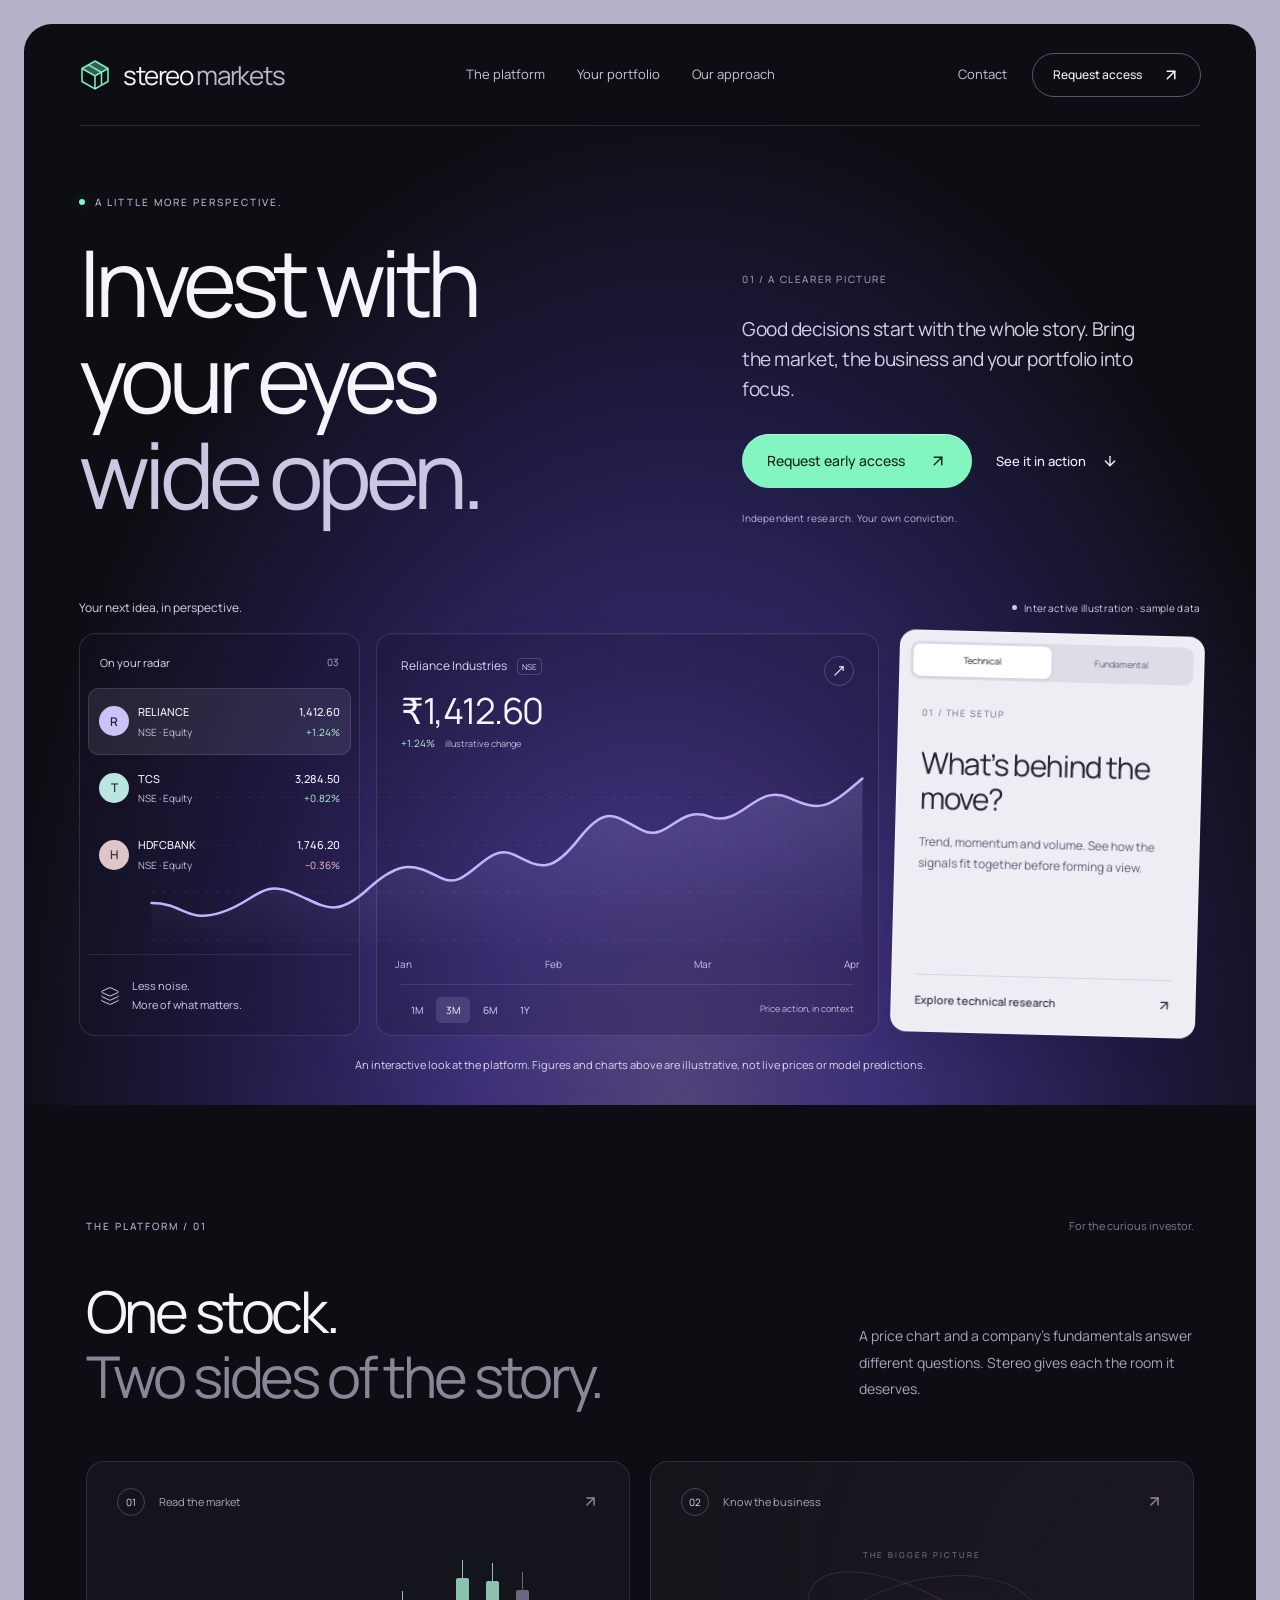
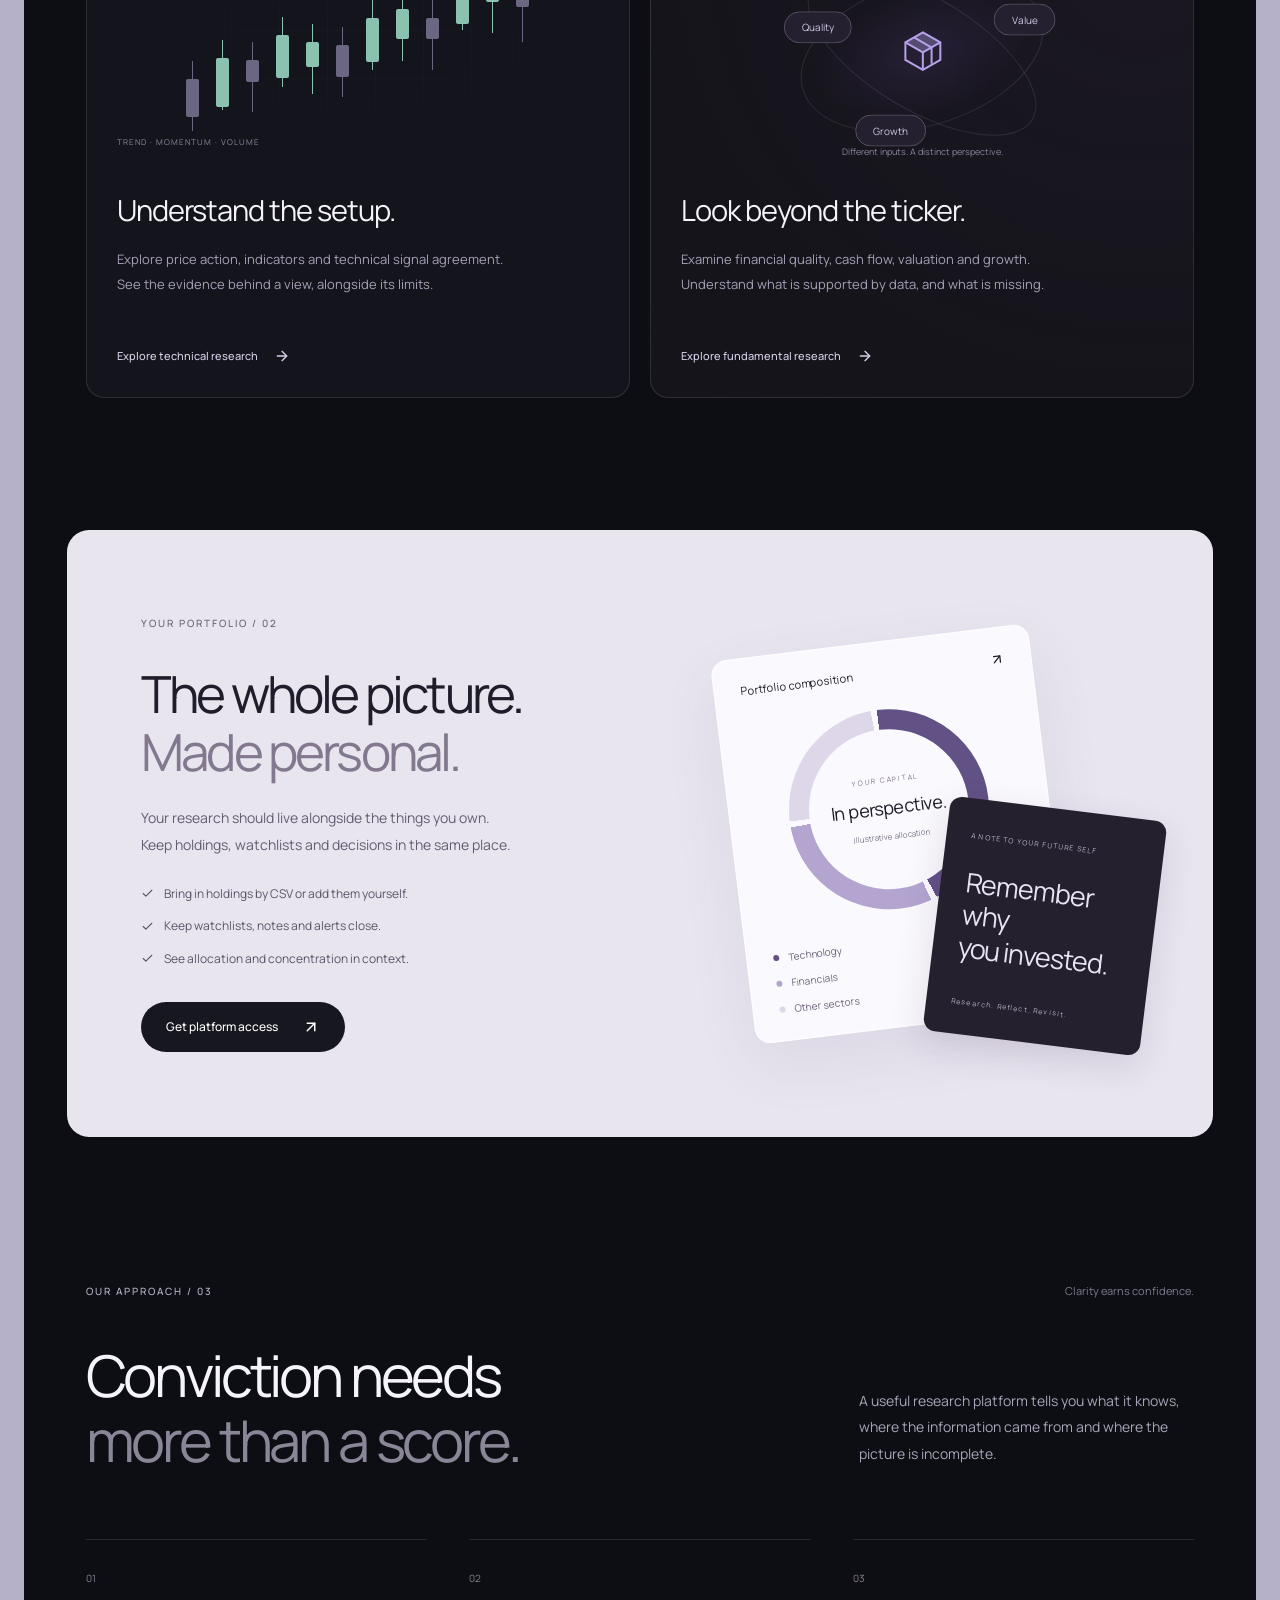
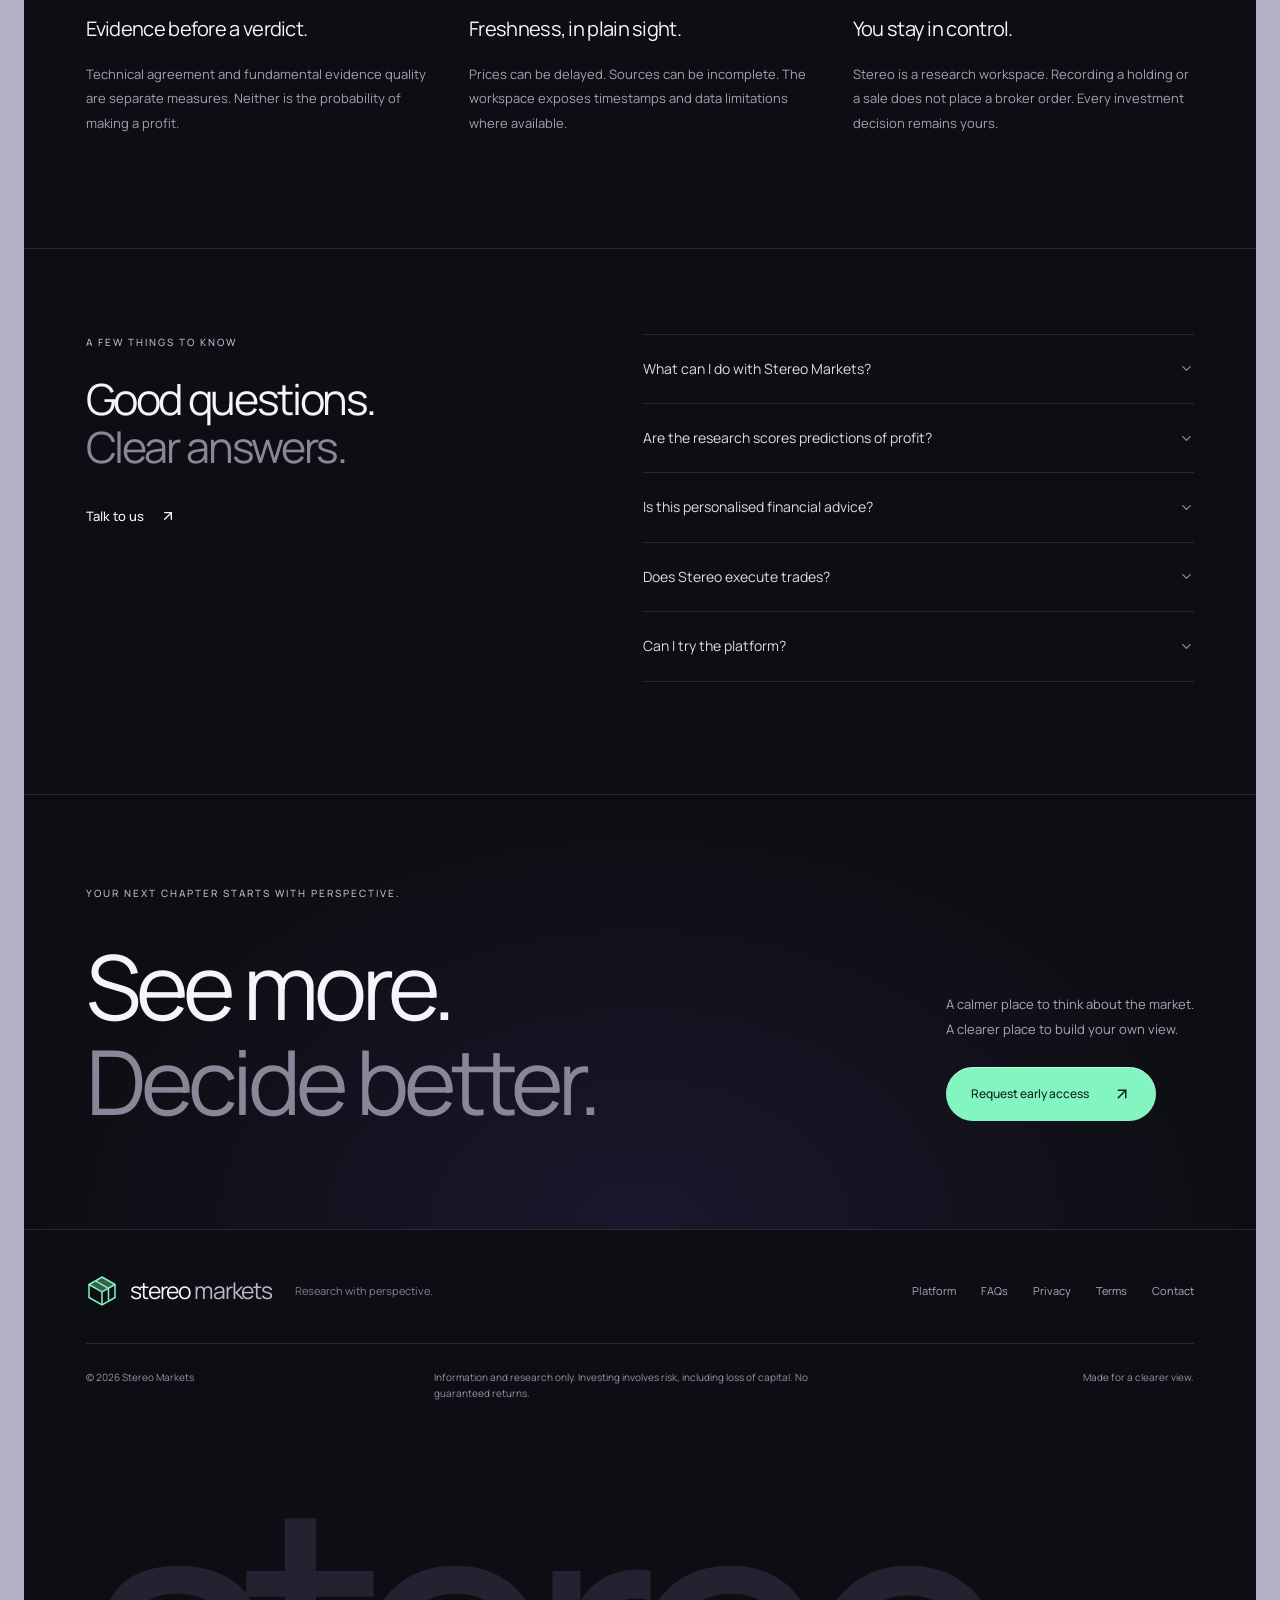
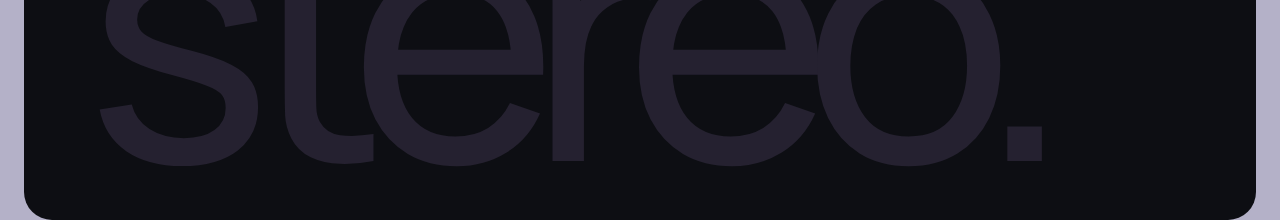
==== commit 794732b5: "Rebuild the Stereo website with a premium dark design" ====
--- a/index.html
+++ b/index.html
@@ -1,2 +1,2 @@
 <!doctype html>
-<html lang="en"><head><meta charset="utf-8"><meta name="viewport" content="width=device-width,initial-scale=1,viewport-fit=cover"><title>Stereo Markets — See the market. Understand the business.</title><meta name="description" content="Technical research, fundamental analysis and portfolio context in one focused workspace."><meta name="theme-color" content="#ffffff"><meta property="og:title" content="Stereo Markets — Two perspectives. One clearer picture."><meta property="og:description" content="Research the market and understand the business in one focused workspace."><meta property="og:type" content="website"><link rel="canonical" href="https://www.stereomarkets.com/"><link rel="icon" href="/favicon.svg" type="image/svg+xml"><link rel="preload" href="/assets/inter-latin.woff2" as="font" type="font/woff2" crossorigin><link rel="stylesheet" href="/assets/fonts.css"><link rel="stylesheet" href="/assets/marketing.css"></head><body><div id="marketing-root"><div class="sm-site"><a class="sm-skip" href="#site-main">Skip to content</a><header class="sm-nav-wrap"><nav class="sm-nav sm-container" aria-label="Website navigation"><a href="/" class="sm-brand" aria-label="Stereo Markets home"><svg viewBox="0 0 32 32" fill="none" aria-hidden="true" class="sm-brand-glyph"><rect width="32" height="32" rx="9" fill="currentColor"></rect><path d="M8 20V13M13 23V9M19 20V12M24 17V8" stroke="white" stroke-width="2.6" stroke-linecap="round"></path></svg><span>Stereo<span class="sm-brand-light"> Markets</span></span></a><div class="sm-nav-links"><a href="#research">Research</a><a href="#portfolio">Portfolio</a><a href="#approach">Our approach</a><a href="#questions">FAQs</a></div><div class="sm-nav-actions"><a class="sm-sign-in" href="mailto:info@stereomarkets.com?subject=Stereo%20Markets%20access">Contact us</a><a class="sm-button sm-button-dark sm-button-small" href="mailto:info@stereomarkets.com?subject=Stereo%20Markets%20access">Request access<svg xmlns="http://www.w3.org/2000/svg" width="24" height="24" viewBox="0 0 24 24" fill="none" stroke="currentColor" stroke-width="2" stroke-linecap="round" stroke-linejoin="round" class="lucide lucide-arrow-up-right" aria-hidden="true"><path d="M7 7h10v10"></path><path d="M7 17 17 7"></path></svg></a></div><button class="sm-menu-toggle" aria-label="Open navigation" aria-expanded="false"><svg xmlns="http://www.w3.org/2000/svg" width="24" height="24" viewBox="0 0 24 24" fill="none" stroke="currentColor" stroke-width="2" stroke-linecap="round" stroke-linejoin="round" class="lucide lucide-menu" aria-hidden="true"><path d="M4 5h16"></path><path d="M4 12h16"></path><path d="M4 19h16"></path></svg></button></nav></header><main id="site-main"><section class="sm-hero sm-container" aria-labelledby="hero-title"><p class="sm-eyebrow"><span class="sm-status-dot"></span>A clearer view of your next decision</p><h1 id="hero-title">See the market.<br/><span>Understand the business.</span></h1><p class="sm-hero-copy">The chart tells one story. The business tells another. Bring technical research, fundamental analysis and your portfolio into one focused workspace.</p><div class="sm-hero-actions"><a class="sm-button sm-button-blue" href="mailto:info@stereomarkets.com?subject=Stereo%20Markets%20access">Request early access<svg xmlns="http://www.w3.org/2000/svg" width="24" height="24" viewBox="0 0 24 24" fill="none" stroke="currentColor" stroke-width="2" stroke-linecap="round" stroke-linejoin="round" class="lucide lucide-arrow-right" aria-hidden="true"><path d="M5 12h14"></path><path d="m12 5 7 7-7 7"></path></svg></a><a class="sm-button sm-button-outline" href="#product-preview">Take a closer look<svg xmlns="http://www.w3.org/2000/svg" width="24" height="24" viewBox="0 0 24 24" fill="none" stroke="currentColor" stroke-width="2" stroke-linecap="round" stroke-linejoin="round" class="lucide lucide-chevron-down" aria-hidden="true"><path d="m6 9 6 6 6-6"></path></svg></a></div><div class="sm-hero-notes"><span><svg xmlns="http://www.w3.org/2000/svg" width="24" height="24" viewBox="0 0 24 24" fill="none" stroke="currentColor" stroke-width="2" stroke-linecap="round" stroke-linejoin="round" class="lucide lucide-check" aria-hidden="true"><path d="M20 6 9 17l-5-5"></path></svg>Built with Indian investors in mind</span><span><svg xmlns="http://www.w3.org/2000/svg" width="24" height="24" viewBox="0 0 24 24" fill="none" stroke="currentColor" stroke-width="2" stroke-linecap="round" stroke-linejoin="round" class="lucide lucide-check" aria-hidden="true"><path d="M20 6 9 17l-5-5"></path></svg>Two distinct research perspectives</span></div></section><section id="product-preview" class="sm-preview-section sm-container" aria-label="Interactive product illustration"><h2 class="sm-sr-only">Explore the research workspace</h2><div class="sm-preview"><div class="sm-preview-top"><span class="sm-preview-brand"><svg viewBox="0 0 32 32" fill="none" aria-hidden="true" class="sm-brand-glyph"><rect width="32" height="32" rx="9" fill="currentColor"></rect><path d="M8 20V13M13 23V9M19 20V12M24 17V8" stroke="white" stroke-width="2.6" stroke-linecap="round"></path></svg>Your research desk</span><span class="sm-demo-label">Interactive illustration · sample data</span><span class="sm-preview-search"><svg xmlns="http://www.w3.org/2000/svg" width="24" height="24" viewBox="0 0 24 24" fill="none" stroke="currentColor" stroke-width="2" stroke-linecap="round" stroke-linejoin="round" class="lucide lucide-search" aria-hidden="true"><path d="m21 21-4.34-4.34"></path><circle cx="11" cy="11" r="8"></circle></svg>One place to see the whole picture</span></div><div class="sm-preview-grid"><div class="sm-preview-watch" role="group" aria-label="Example watchlist"><div class="sm-panel-label">Your watchlist<span>3 stocks</span></div><button aria-pressed="true" class="sm-watch-row is-selected"><span class="sm-stock-avatar sm-stock-0">R</span><span><strong>RELIANCE</strong><small>NSE · Equity</small></span><span class="sm-watch-price"><strong>1,412.60</strong><small class="sm-positive">+1.24%</small></span></button><button aria-pressed="false" class="sm-watch-row "><span class="sm-stock-avatar sm-stock-1">T</span><span><strong>TCS</strong><small>NSE · Equity</small></span><span class="sm-watch-price"><strong>3,284.50</strong><small class="sm-positive">+0.82%</small></span></button><button aria-pressed="false" class="sm-watch-row "><span class="sm-stock-avatar sm-stock-2">H</span><span><strong>HDFCBANK</strong><small>NSE · Equity</small></span><span class="sm-watch-price"><strong>1,746.20</strong><small class="sm-negative">−0.36%</small></span></button><div class="sm-watch-note"><svg xmlns="http://www.w3.org/2000/svg" width="24" height="24" viewBox="0 0 24 24" fill="none" stroke="currentColor" stroke-width="2" stroke-linecap="round" stroke-linejoin="round" class="lucide lucide-layers" aria-hidden="true"><path d="M12.83 2.18a2 2 0 0 0-1.66 0L2.6 6.08a1 1 0 0 0 0 1.83l8.58 3.91a2 2 0 0 0 1.66 0l8.58-3.9a1 1 0 0 0 0-1.83z"></path><path d="M2 12a1 1 0 0 0 .58.91l8.6 3.91a2 2 0 0 0 1.65 0l8.58-3.9A1 1 0 0 0 22 12"></path><path d="M2 17a1 1 0 0 0 .58.91l8.6 3.91a2 2 0 0 0 1.65 0l8.58-3.9A1 1 0 0 0 22 17"></path></svg><p>Follow a stock.<br/>Keep its context.</p></div></div><div class="sm-preview-chart"><div class="sm-chart-heading"><div><p>Reliance Industries<!-- --> <span>NSE</span></p><div class="sm-illustration-price">₹<!-- -->1,412.60<small class="sm-positive">+1.24%<span> illustrative change</span></small></div></div><svg xmlns="http://www.w3.org/2000/svg" width="24" height="24" viewBox="0 0 24 24" fill="none" stroke="currentColor" stroke-width="2" stroke-linecap="round" stroke-linejoin="round" class="lucide lucide-chart-column" aria-hidden="true"><path d="M3 3v16a2 2 0 0 0 2 2h16"></path><path d="M18 17V9"></path><path d="M13 17V5"></path><path d="M8 17v-3"></path></svg></div><div class="sm-chart-controls"><div role="group" aria-label="Example chart period"><button class="" aria-pressed="false">1M</button><button class="is-active" aria-pressed="true">3M</button><button class="" aria-pressed="false">6M</button><button class="" aria-pressed="false">1Y</button></div><span><svg xmlns="http://www.w3.org/2000/svg" width="24" height="24" viewBox="0 0 24 24" fill="none" stroke="currentColor" stroke-width="2" stroke-linecap="round" stroke-linejoin="round" class="lucide lucide-sliders-horizontal" aria-hidden="true"><path d="M10 5H3"></path><path d="M12 19H3"></path><path d="M14 3v4"></path><path d="M16 17v4"></path><path d="M21 12h-9"></path><path d="M21 19h-5"></path><path d="M21 5h-7"></path><path d="M8 10v4"></path><path d="M8 12H3"></path></svg>Price &amp; volume</span></div><svg viewBox="0 0 600 300" class="sm-candle-chart" role="img" aria-label="Illustrative candlestick price chart and volume; sample data, not a forecast"><g class="sm-chart-grid"><line x1="0" x2="550" y1="40" y2="40"></line><line x1="0" x2="550" y1="90" y2="90"></line><line x1="0" x2="550" y1="140" y2="140"></line><line x1="0" x2="550" y1="190" y2="190"></line><line x1="0" x2="550" y1="240" y2="240"></line><line x1="70" x2="70" y1="20" y2="260"></line><line x1="170" x2="170" y1="20" y2="260"></line><line x1="270" x2="270" y1="20" y2="260"></line><line x1="370" x2="370" y1="20" y2="260"></line><line x1="470" x2="470" y1="20" y2="260"></line></g><g class="sm-candle-up"><line x1="16" x2="16" y1="187.516977737631" y2="210.91601787464876"></line><rect x="13.4" y="198.516977737631" width="5.2" height="3" rx="0.6"></rect><rect x="13.4" y="230.32024010878575" width="5.2" height="39.67975989121425" opacity="0.2"></rect></g><g class="sm-candle-down"><line x1="25.5" x2="25.5" y1="173.3841869972535" y2="208.14454215684603"></line><rect x="22.9" y="184.3841869972535" width="5.2" height="13.76035515959253" rx="0.6"></rect><rect x="22.9" y="261.6035627691875" width="5.2" height="8.396437230812499" opacity="0.2"></rect></g><g class="sm-candle-up"><line x1="35" x2="35" y1="162.27738050249488" y2="200.0207371817114"></line><rect x="32.4" y="173.27738050249488" width="5.2" height="16.743356679216536" rx="0.6"></rect><rect x="32.4" y="230.21808259973784" width="5.2" height="39.78191740026216" opacity="0.2"></rect></g><g class="sm-candle-down"><line x1="44.5" x2="44.5" y1="156.78450325130677" y2="187.31627782761564"></line><rect x="41.9" y="167.78450325130677" width="5.2" height="9.531774576308871" rx="0.6"></rect><rect x="41.9" y="254.20658708045468" width="5.2" height="15.793412919545315" opacity="0.2"></rect></g><g class="sm-candle-down"><line x1="54" x2="54" y1="158.14704885184685" y2="182.63049986827954"></line><rect x="51.4" y="169.14704885184685" width="5.2" height="3.4834510164326997" rx="0.6"></rect><rect x="51.4" y="232.22635929264789" width="5.2" height="37.7736407073521" opacity="0.2"></rect></g><g class="sm-candle-up"><line x1="63.5" x2="63.5" y1="165.91788686258127" y2="201.29558299201116"></line><rect x="60.9" y="176.91788686258127" width="5.2" height="14.377696129429882" rx="0.6"></rect><rect x="60.9" y="246.53424771990382" width="5.2" height="23.46575228009619" opacity="0.2"></rect></g><g class="sm-candle-down"><line x1="73" x2="73" y1="178.05898331883841" y2="215.5767285957238"></line><rect x="70.4" y="189.05898331883841" width="5.2" height="16.517745276885382" rx="0.6"></rect><rect x="70.4" y="236.2117133555056" width="5.2" height="33.78828664449442" opacity="0.2"></rect></g><g class="sm-candle-up"><line x1="82.5" x2="82.5" y1="191.45425970170692" y2="221.0548392731916"></line><rect x="79.9" y="202.45425970170692" width="5.2" height="8.600579571484687" rx="0.6"></rect><rect x="79.9" y="239.888890216988" width="5.2" height="30.111109783012026" opacity="0.2"></rect></g><g class="sm-candle-up"><line x1="92" x2="92" y1="202.70337519403188" y2="228.25662499841573"></line><rect x="89.4" y="213.70337519403188" width="5.2" height="4.553249804383843" rx="0.6"></rect><rect x="89.4" y="241.90950287211564" width="5.2" height="28.09049712788435" opacity="0.2"></rect></g><g class="sm-candle-down"><line x1="101.5" x2="101.5" y1="208.98816610063804" y2="244.9228928324303"></line><rect x="98.9" y="219.98816610063804" width="5.2" height="14.934726731792255" rx="0.6"></rect><rect x="98.9" y="234.71179033181213" width="5.2" height="35.28820966818788" opacity="0.2"></rect></g><g class="sm-candle-up"><line x1="111" x2="111" y1="208.78439973064366" y2="246.0072463370195"></line><rect x="108.4" y="219.78439973064366" width="5.2" height="16.22284660637585" rx="0.6"></rect><rect x="108.4" y="248.94137402197146" width="5.2" height="21.058625978028545" opacity="0.2"></rect></g><g class="sm-candle-down"><line x1="120.5" x2="120.5" y1="202.23243405531542" y2="230.86574162397955"></line><rect x="117.9" y="213.23243405531542" width="5.2" height="7.63330756866412" rx="0.6"></rect><rect x="117.9" y="231.3467262111451" width="5.2" height="38.653273788854904" opacity="0.2"></rect></g><g class="sm-candle-down"><line x1="130" x2="130" y1="191.07049551758047" y2="217.6744445152074"></line><rect x="127.4" y="202.07049551758047" width="5.2" height="5.603948997626925" rx="0.6"></rect><rect x="127.4" y="256.840385141626" width="5.2" height="13.159614858374043" opacity="0.2"></rect></g><g class="sm-candle-up"><line x1="139.5" x2="139.5" y1="178.14977362184885" y2="214.5788840027486"></line><rect x="136.9" y="189.14977362184885" width="5.2" height="15.429110380899752" rx="0.6"></rect><rect x="136.9" y="230.01715027677136" width="5.2" height="39.982849723228654" opacity="0.2"></rect></g><g class="sm-candle-down"><line x1="149" x2="149" y1="166.6608596519036" y2="203.52075733608055"></line><rect x="146.4" y="177.6608596519036" width="5.2" height="15.85989768417696" rx="0.6"></rect><rect x="146.4" y="258.91798666093564" width="5.2" height="11.08201333906434" opacity="0.2"></rect></g><g class="sm-candle-up"><line x1="158.5" x2="158.5" y1="159.27707310770688" y2="186.91108910794185"></line><rect x="155.9" y="170.27707310770688" width="5.2" height="6.634016000234974" rx="0.6"></rect><rect x="155.9" y="230.81135117693896" width="5.2" height="39.188648823061044" opacity="0.2"></rect></g><g class="sm-candle-up"><line x1="168" x2="168" y1="157.4418428874434" y2="185.0729840977572"></line><rect x="165.4" y="168.4418428874434" width="5.2" height="6.631141210313775" rx="0.6"></rect><rect x="165.4" y="250.88101529019968" width="5.2" height="19.118984709800316" opacity="0.2"></rect></g><g class="sm-candle-down"><line x1="177.5" x2="177.5" y1="160.98884280416019" y2="197.84761608137737"></line><rect x="174.9" y="171.98884280416019" width="5.2" height="15.858773277217175" rx="0.6"></rect><rect x="174.9" y="233.67659110096673" width="5.2" height="36.323408899033275" opacity="0.2"></rect></g><g class="sm-candle-up"><line x1="187" x2="187" y1="168.19521230269825" y2="204.62563328102883"></line><rect x="184.4" y="179.19521230269825" width="5.2" height="15.430420978330568" rx="0.6"></rect><rect x="184.4" y="243.5823846975572" width="5.2" height="26.417615302442798" opacity="0.2"></rect></g><g class="sm-candle-down"><line x1="196.5" x2="196.5" y1="176.25330566530815" y2="202.86020227691202"></line><rect x="193.9" y="187.25330566530815" width="5.2" height="5.606896611603861" rx="0.6"></rect><rect x="193.9" y="238.42260776051225" width="5.2" height="31.577392239487757" opacity="0.2"></rect></g><g class="sm-candle-down"><line x1="206" x2="206" y1="182.03539931242807" y2="210.66591697415706"></line><rect x="203.4" y="193.03539931242807" width="5.2" height="7.630517661728978" rx="0.6"></rect><rect x="203.4" y="237.506750337749" width="5.2" height="32.49324966225099" opacity="0.2"></rect></g><g class="sm-candle-up"><line x1="215.5" x2="215.5" y1="182.9480143068845" y2="220.16992741334064"></line><rect x="212.9" y="193.9480143068845" width="5.2" height="16.221913106456167" rx="0.6"></rect><rect x="212.9" y="244.7342484932857" width="5.2" height="25.265751506714295" opacity="0.2"></rect></g><g class="sm-candle-down"><line x1="225" x2="225" y1="177.64855706973037" y2="213.58477509183902"></line><rect x="222.4" y="188.64855706973037" width="5.2" height="14.936218022108644" rx="0.6"></rect><rect x="222.4" y="233.05755629471946" width="5.2" height="36.94244370528053" opacity="0.2"></rect></g><g class="sm-candle-up"><line x1="234.5" x2="234.5" y1="166.43319202537148" y2="191.9894499033813"></line><rect x="231.9" y="177.43319202537148" width="5.2" height="4.5562578780098315" rx="0.6"></rect><rect x="231.9" y="252.192397539053" width="5.2" height="17.80760246094701" opacity="0.2"></rect></g><g class="sm-candle-up"><line x1="244" x2="244" y1="151.1916725426516" y2="180.7895587930575"></line><rect x="241.4" y="162.1916725426516" width="5.2" height="8.59788625040592" rx="0.6"></rect><rect x="241.4" y="230.53024513605493" width="5.2" height="39.46975486394507" opacity="0.2"></rect></g><g class="sm-candle-down"><line x1="253.5" x2="253.5" y1="134.93932651316368" y2="172.45633311293753"></line><rect x="250.9" y="145.93932651316368" width="5.2" height="16.517006599773858" rx="0.6"></rect><rect x="250.9" y="260.30180684115123" width="5.2" height="9.698193158848786" opacity="0.2"></rect></g><g class="sm-candle-up"><line x1="263" x2="263" y1="121.04825924569045" y2="156.42762110278136"></line><rect x="260.4" y="132.04825924569045" width="5.2" height="14.379361857090919" rx="0.6"></rect><rect x="260.4" y="230.09263945851893" width="5.2" height="39.907360541481076" opacity="0.2"></rect></g><g class="sm-candle-down"><line x1="272.5" x2="272.5" y1="112.37952155625038" y2="136.8660284879403"></line><rect x="269.9" y="123.37952155625038" width="5.2" height="3.4865069316899353" rx="0.6"></rect><rect x="269.9" y="255.47601769230462" width="5.2" height="14.523982307695382" opacity="0.2"></rect></g><g class="sm-candle-down"><line x1="282" x2="282" y1="110.54442034365277" y2="141.07360948245918"></line><rect x="279.4" y="121.54442034365277" width="5.2" height="9.529189138806402" rx="0.6"></rect><rect x="279.4" y="231.77379786097487" width="5.2" height="38.22620213902512" opacity="0.2"></rect></g><g class="sm-candle-up"><line x1="291.5" x2="291.5" y1="115.48932255554108" y2="153.23213847899575"></line><rect x="288.9" y="126.48932255554108" width="5.2" height="16.742815923454657" rx="0.6"></rect><rect x="288.9" y="247.68705823415064" width="5.2" height="22.312941765849345" opacity="0.2"></rect></g><g class="sm-candle-down"><line x1="301" x2="301" y1="125.51314713419143" y2="160.2753354715333"></line><rect x="298.4" y="136.51314713419143" width="5.2" height="13.762188337341877" rx="0.6"></rect><rect x="298.4" y="235.4620853483792" width="5.2" height="34.53791465162081" opacity="0.2"></rect></g><g class="sm-candle-up"><line x1="310.5" x2="310.5" y1="137.71274623377374" y2="161.11487730898006"></line><rect x="307.9" y="148.71274623377374" width="5.2" height="3" rx="0.6"></rect><rect x="307.9" y="240.84852984825892" width="5.2" height="29.15147015174108" opacity="0.2"></rect></g><g class="sm-candle-up"><line x1="320" x2="320" y1="148.73866148851718" y2="180.15918126331823"></line><rect x="317.4" y="159.73866148851718" width="5.2" height="10.420519774801045" rx="0.6"></rect><rect x="317.4" y="240.9125862989951" width="5.2" height="29.087413701004884" opacity="0.2"></rect></g><g class="sm-candle-down"><line x1="329.5" x2="329.5" y1="155.66207986989576" y2="193.56047374116827"></line><rect x="326.9" y="166.66207986989576" width="5.2" height="16.8983938712725" rx="0.6"></rect><rect x="326.9" y="235.4145355396458" width="5.2" height="34.58546446035419" opacity="0.2"></rect></g><g class="sm-candle-up"><line x1="339" x2="339" y1="156.72477425924313" y2="190.8120605904074"></line><rect x="336.4" y="167.72477425924313" width="5.2" height="13.08728633116427" rx="0.6"></rect><rect x="336.4" y="247.763367747007" width="5.2" height="22.23663225299298" opacity="0.2"></rect></g><g class="sm-candle-down"><line x1="348.5" x2="348.5" y1="151.77505435840635" y2="174.08273331688787"></line><rect x="345.9" y="162.77505435840635" width="5.2" height="3" rx="0.6"></rect><rect x="345.9" y="231.7459121734294" width="5.2" height="38.25408782657061" opacity="0.2"></rect></g><g class="sm-candle-down"><line x1="358" x2="358" y1="142.27599905260948" y2="174.5441383311597"></line><rect x="355.4" y="153.27599905260948" width="5.2" height="11.268139278550231" rx="0.6"></rect><rect x="355.4" y="255.5595130397805" width="5.2" height="14.440486960219495" opacity="0.2"></rect></g><g class="sm-candle-up"><line x1="367.5" x2="367.5" y1="130.88547234183926" y2="168.86856017959218"></line><rect x="364.9" y="141.88547234183926" width="5.2" height="16.98308783775293" rx="0.6"></rect><rect x="364.9" y="230.08626960261665" width="5.2" height="39.91373039738333" opacity="0.2"></rect></g><g class="sm-candle-down"><line x1="377" x2="377" y1="120.7206991819466" y2="154.07818604347446"></line><rect x="374.4" y="131.7206991819466" width="5.2" height="12.357486861527855" rx="0.6"></rect><rect x="374.4" y="260.2166700519502" width="5.2" height="9.783329948049817" opacity="0.2"></rect></g><g class="sm-candle-up"><line x1="386.5" x2="386.5" y1="114.50354596571192" y2="135.7112874642109"></line><rect x="383.9" y="125.50354596571192" width="5.2" height="3" rx="0.6"></rect><rect x="383.9" y="230.5458140932538" width="5.2" height="39.454185906746204" opacity="0.2"></rect></g><g class="sm-candle-up"><line x1="396" x2="396" y1="113.81407467511757" y2="146.88256680116476"></line><rect x="393.4" y="124.81407467511757" width="5.2" height="12.068492126047195" rx="0.6"></rect><rect x="393.4" y="252.11127269868575" width="5.2" height="17.888727301314262" opacity="0.2"></rect></g><g class="sm-candle-down"><line x1="405.5" x2="405.5" y1="118.65111851093923" y2="156.64766106660772"></line><rect x="402.9" y="129.65111851093923" width="5.2" height="16.996542555668487" rx="0.6"></rect><rect x="402.9" y="233.09403022998222" width="5.2" height="36.905969770017784" opacity="0.2"></rect></g><g class="sm-candle-up"><line x1="415" x2="415" y1="127.4171896994958" y2="159.99304093022678"></line><rect x="412.4" y="138.4171896994958" width="5.2" height="11.575851230730983" rx="0.6"></rect><rect x="412.4" y="244.66252258440662" width="5.2" height="25.337477415593373" opacity="0.2"></rect></g><g class="sm-candle-up"><line x1="424.5" x2="424.5" y1="137.33252038280517" y2="159.2255877611"></line><rect x="421.9" y="148.33252038280517" width="5.2" height="3" rx="0.6"></rect><rect x="421.9" y="237.56170724992654" width="5.2" height="32.43829275007346" opacity="0.2"></rect></g><g class="sm-candle-down"><line x1="434" x2="434" y1="145.16921581048518" y2="178.9874368740205"></line><rect x="431.4" y="156.16921581048518" width="5.2" height="12.818221063535313" rx="0.6"></rect><rect x="431.4" y="238.36504364274808" width="5.2" height="31.634956357251916" opacity="0.2"></rect></g><g class="sm-candle-up"><line x1="443.5" x2="443.5" y1="148.11147532693835" y2="186.05017691322251"></line><rect x="440.9" y="159.11147532693835" width="5.2" height="16.93870158628416" rx="0.6"></rect><rect x="440.9" y="243.6521752490205" width="5.2" height="26.34782475097949" opacity="0.2"></rect></g><g class="sm-candle-down"><line x1="453" x2="453" y1="144.51410887500427" y2="176.25976705410534"></line><rect x="450.4" y="155.51410887500427" width="5.2" height="10.745658179101078" rx="0.6"></rect><rect x="450.4" y="233.63701123982224" width="5.2" height="36.36298876017774" opacity="0.2"></rect></g><g class="sm-candle-down"><line x1="462.5" x2="462.5" y1="134.35808232838446" y2="157.34821241849087"></line><rect x="459.9" y="145.35808232838446" width="5.2" height="3" rx="0.6"></rect><rect x="459.9" y="250.96100513604975" width="5.2" height="19.03899486395025" opacity="0.2"></rect></g><g class="sm-candle-up"><line x1="472" x2="472" y1="119.28157693350906" y2="153.79575812374682"></line><rect x="469.4" y="130.28157693350906" width="5.2" height="13.514181190237752" rx="0.6"></rect><rect x="469.4" y="230.7923838182693" width="5.2" height="39.20761618173073" opacity="0.2"></rect></g><g class="sm-candle-down"><line x1="481.5" x2="481.5" y1="102.17698113744662" y2="139.9867886935486"></line><rect x="478.9" y="113.17698113744662" width="5.2" height="16.80980755610196" rx="0.6"></rect><rect x="478.9" y="259.0028641862578" width="5.2" height="10.99713581374222" opacity="0.2"></rect></g><g class="sm-candle-up"><line x1="491" x2="491" y1="86.45877131063563" y2="117.32916144224497"></line><rect x="488.4" y="97.45877131063563" width="5.2" height="9.870390131609343" rx="0.6"></rect><rect x="488.4" y="230.020054921756" width="5.2" height="39.979945078243986" opacity="0.2"></rect></g><g class="sm-candle-up"><line x1="500.5" x2="500.5" y1="75.19411302341564" y2="99.2729577926602"></line><rect x="497.9" y="86.19411302341564" width="5.2" height="3.078844769244554" rx="0.6"></rect><rect x="497.9" y="256.75625611133205" width="5.2" height="13.24374388866796" opacity="0.2"></rect></g><g class="sm-candle-down"><line x1="510" x2="510" y1="70.32426695100713" y2="105.47772010133359"></line><rect x="507.4" y="81.32426695100713" width="5.2" height="14.153453150326458" rx="0.6"></rect><rect x="507.4" y="231.37130998085723" width="5.2" height="38.62869001914275" opacity="0.2"></rect></g><g class="sm-candle-up"><line x1="519.5" x2="519.5" y1="72.18093146887078" y2="109.79133260798213"></line><rect x="516.9" y="83.18093146887078" width="5.2" height="16.610401139111342" rx="0.6"></rect><rect x="516.9" y="248.86357995843065" width="5.2" height="21.136420041569348" opacity="0.2"></rect></g><g class="sm-candle-down"><line x1="529" x2="529" y1="79.42382674824056" y2="109.3775453383209"></line><rect x="526.4" y="90.42382674824056" width="5.2" height="8.953718590080346" rx="0.6"></rect><rect x="526.4" y="234.75642077507652" width="5.2" height="35.24357922492348" opacity="0.2"></rect></g><g class="sm-candle-down"><line x1="538.5" x2="538.5" y1="89.41468969476722" y2="114.56933426042045"></line><rect x="535.9" y="100.41468969476722" width="5.2" height="4.154644565653225" rx="0.6"></rect><rect x="535.9" y="241.84320958235983" width="5.2" height="28.15679041764016" opacity="0.2"></rect></g><path class="sm-moving-average" d="M16,220 C100,215 110,218 180,202 S290,188 340,170 S440,172 540,134"></path><g class="sm-chart-labels"><text x="554" y="43">1,483</text><text x="554" y="93">1,441</text><text x="554" y="143">1,398</text><text x="554" y="193">1,356</text><text x="16" y="292">Month 1</text><text x="180" y="292"></text><text x="344" y="292">Month 2</text><text x="508" y="292">Month 3</text></g></svg><div class="sm-chart-caption"><span>Historical chart layout</span><span>Sample values · not a live feed</span></div></div><div class="sm-preview-analysis" role="group" aria-label="Example research perspective"><div class="sm-panel-label">Research lens<svg xmlns="http://www.w3.org/2000/svg" width="24" height="24" viewBox="0 0 24 24" fill="none" stroke="currentColor" stroke-width="2" stroke-linecap="round" stroke-linejoin="round" class="lucide lucide-layers" aria-hidden="true"><path d="M12.83 2.18a2 2 0 0 0-1.66 0L2.6 6.08a1 1 0 0 0 0 1.83l8.58 3.91a2 2 0 0 0 1.66 0l8.58-3.9a1 1 0 0 0 0-1.83z"></path><path d="M2 12a1 1 0 0 0 .58.91l8.6 3.91a2 2 0 0 0 1.65 0l8.58-3.9A1 1 0 0 0 22 12"></path><path d="M2 17a1 1 0 0 0 .58.91l8.6 3.91a2 2 0 0 0 1.65 0l8.58-3.9A1 1 0 0 0 22 17"></path></svg></div><div class="sm-lens-switch" role="group" aria-label="Example research lens"><button aria-pressed="true" class="is-active">Technical</button><button aria-pressed="false" class="">Fundamental</button></div><div class="sm-analysis-content" aria-live="polite"><span class="sm-research-pill">Read the price action</span><h3>What is the trend saying?</h3><p>Bring momentum, volume and trend signals together. Inspect the evidence before drawing a conclusion.</p><dl><div><dt>Perspective</dt><dd>Days to weeks</dd></div><div><dt>Look at</dt><dd>Trend &amp; momentum</dd></div><div><dt>Check</dt><dd>Signal agreement</dd></div></dl><a href="#research">Explore this perspective<svg xmlns="http://www.w3.org/2000/svg" width="24" height="24" viewBox="0 0 24 24" fill="none" stroke="currentColor" stroke-width="2" stroke-linecap="round" stroke-linejoin="round" class="lucide lucide-arrow-right" aria-hidden="true"><path d="M5 12h14"></path><path d="m12 5 7 7-7 7"></path></svg></a></div></div></div></div><p class="sm-preview-footnote">Try the stock, timeframe and research controls above. The illustration explains the interface; it does not show a current recommendation or investment return.</p></section><section id="research" class="sm-section sm-container" aria-labelledby="research-title"><div class="sm-section-heading"><p class="sm-eyebrow">More context. Less guesswork.</p><h2 id="research-title">One stock.<br/>Two different questions.</h2><p>Good research starts with the question you are trying to answer. Keep a trading setup separate from a long-term investment thesis.</p></div><div class="sm-research-grid"><article class="sm-research-card"><div class="sm-card-icon"><svg xmlns="http://www.w3.org/2000/svg" width="24" height="24" viewBox="0 0 24 24" fill="none" stroke="currentColor" stroke-width="2" stroke-linecap="round" stroke-linejoin="round" class="lucide lucide-chart-column" aria-hidden="true"><path d="M3 3v16a2 2 0 0 0 2 2h16"></path><path d="M18 17V9"></path><path d="M13 17V5"></path><path d="M8 17v-3"></path></svg></div><p class="sm-small-label">The technical perspective</p><h3>What is happening<br/>in the market?</h3><p>Explore price, momentum and volume. Change the chart, inspect indicators and understand how the signals agree—or disagree.</p><div class="sm-signal-example" aria-label="Examples of technical research inputs"><div><span>Trend</span><strong>Moving averages<svg xmlns="http://www.w3.org/2000/svg" width="24" height="24" viewBox="0 0 24 24" fill="none" stroke="currentColor" stroke-width="2" stroke-linecap="round" stroke-linejoin="round" class="lucide lucide-arrow-up-right" aria-hidden="true"><path d="M7 7h10v10"></path><path d="M7 17 17 7"></path></svg></strong></div><div><span>Momentum</span><strong>RSI &amp; MACD<svg xmlns="http://www.w3.org/2000/svg" width="24" height="24" viewBox="0 0 24 24" fill="none" stroke="currentColor" stroke-width="2" stroke-linecap="round" stroke-linejoin="round" class="lucide lucide-arrow-up-right" aria-hidden="true"><path d="M7 7h10v10"></path><path d="M7 17 17 7"></path></svg></strong></div><div><span>Participation</span><strong>Volume analysis<svg xmlns="http://www.w3.org/2000/svg" width="24" height="24" viewBox="0 0 24 24" fill="none" stroke="currentColor" stroke-width="2" stroke-linecap="round" stroke-linejoin="round" class="lucide lucide-arrow-up-right" aria-hidden="true"><path d="M7 7h10v10"></path><path d="M7 17 17 7"></path></svg></strong></div></div><a class="sm-text-link" href="mailto:info@stereomarkets.com?subject=Stereo%20Markets%20access">Ask about technical research<svg xmlns="http://www.w3.org/2000/svg" width="24" height="24" viewBox="0 0 24 24" fill="none" stroke="currentColor" stroke-width="2" stroke-linecap="round" stroke-linejoin="round" class="lucide lucide-arrow-right" aria-hidden="true"><path d="M5 12h14"></path><path d="m12 5 7 7-7 7"></path></svg></a></article><article class="sm-research-card sm-research-fundamental"><div class="sm-card-icon"><svg xmlns="http://www.w3.org/2000/svg" width="24" height="24" viewBox="0 0 24 24" fill="none" stroke="currentColor" stroke-width="2" stroke-linecap="round" stroke-linejoin="round" class="lucide lucide-layers" aria-hidden="true"><path d="M12.83 2.18a2 2 0 0 0-1.66 0L2.6 6.08a1 1 0 0 0 0 1.83l8.58 3.91a2 2 0 0 0 1.66 0l8.58-3.9a1 1 0 0 0 0-1.83z"></path><path d="M2 12a1 1 0 0 0 .58.91l8.6 3.91a2 2 0 0 0 1.65 0l8.58-3.9A1 1 0 0 0 22 12"></path><path d="M2 17a1 1 0 0 0 .58.91l8.6 3.91a2 2 0 0 0 1.65 0l8.58-3.9A1 1 0 0 0 22 17"></path></svg></div><p class="sm-small-label">The fundamental perspective</p><h3>What is happening<br/>in the business?</h3><p>Connect financial performance to valuation. Understand the business, examine scenarios and see where missing evidence limits the answer.</p><div class="sm-scenario-example" aria-label="Valuation considers multiple scenarios"><div><span>Conservative</span><i></i></div><div><span>Base case</span><i></i></div><div><span>Optimistic</span><i></i></div><p>Different assumptions. Different outcomes.</p></div><a class="sm-text-link" href="mailto:info@stereomarkets.com?subject=Stereo%20Markets%20access">Ask about fundamental research<svg xmlns="http://www.w3.org/2000/svg" width="24" height="24" viewBox="0 0 24 24" fill="none" stroke="currentColor" stroke-width="2" stroke-linecap="round" stroke-linejoin="round" class="lucide lucide-arrow-right" aria-hidden="true"><path d="M5 12h14"></path><path d="m12 5 7 7-7 7"></path></svg></a></article></div></section><section id="portfolio" class="sm-portfolio-section"><div class="sm-container sm-portfolio-grid"><div class="sm-portfolio-copy"><p class="sm-eyebrow">Research meets your real holdings</p><h2>A market view.<br/>With your portfolio<br/>in the picture.</h2><p>Bring in a broker file or record a holding. Review positions, keep your thesis alongside the numbers and see what deserves a closer look.</p><ul><li><svg xmlns="http://www.w3.org/2000/svg" width="24" height="24" viewBox="0 0 24 24" fill="none" stroke="currentColor" stroke-width="2" stroke-linecap="round" stroke-linejoin="round" class="lucide lucide-check" aria-hidden="true"><path d="M20 6 9 17l-5-5"></path></svg>Preview a CSV import before saving it</li><li><svg xmlns="http://www.w3.org/2000/svg" width="24" height="24" viewBox="0 0 24 24" fill="none" stroke="currentColor" stroke-width="2" stroke-linecap="round" stroke-linejoin="round" class="lucide lucide-check" aria-hidden="true"><path d="M20 6 9 17l-5-5"></path></svg>Track positions and recorded sales</li><li><svg xmlns="http://www.w3.org/2000/svg" width="24" height="24" viewBox="0 0 24 24" fill="none" stroke="currentColor" stroke-width="2" stroke-linecap="round" stroke-linejoin="round" class="lucide lucide-check" aria-hidden="true"><path d="M20 6 9 17l-5-5"></path></svg>Keep notes and review prices together</li></ul><a class="sm-button sm-button-white" href="mailto:info@stereomarkets.com?subject=Stereo%20Markets%20access">Request portfolio access<svg xmlns="http://www.w3.org/2000/svg" width="24" height="24" viewBox="0 0 24 24" fill="none" stroke="currentColor" stroke-width="2" stroke-linecap="round" stroke-linejoin="round" class="lucide lucide-arrow-up-right" aria-hidden="true"><path d="M7 7h10v10"></path><path d="M7 17 17 7"></path></svg></a></div><div class="sm-portfolio-example"><div class="sm-example-header"><span>Portfolio overview</span><span>Illustrative holdings</span></div><div class="sm-portfolio-number"><span>Make room for the bigger picture</span><strong>Your holdings.<br/>Your research. Together.</strong></div><div class="sm-holdings-table"><div class="sm-holdings-head"><span>Holding</span><span>What to review</span></div><div><span><b class="sm-stock-avatar sm-stock-0">R</b><strong>RELIANCE<small>Reliance Industries</small></strong></span><span class="sm-table-tag">Research notes</span></div><div><span><b class="sm-stock-avatar sm-stock-1">T</b><strong>TCS<small>Tata Consultancy Services</small></strong></span><span class="sm-table-tag">Position context</span></div><div><span><b class="sm-stock-avatar sm-stock-2">H</b><strong>HDFCBANK<small>HDFC Bank</small></strong></span><span class="sm-table-tag">Review price</span></div></div><div class="sm-portfolio-note"><svg xmlns="http://www.w3.org/2000/svg" width="24" height="24" viewBox="0 0 24 24" fill="none" stroke="currentColor" stroke-width="2" stroke-linecap="round" stroke-linejoin="round" class="lucide lucide-circle-question-mark" aria-hidden="true"><circle cx="12" cy="12" r="10"></circle><path d="M9.09 9a3 3 0 0 1 5.83 1c0 2-3 3-3 3"></path><path d="M12 17h.01"></path></svg><p>Portfolio entries are records for research and tracking. Adding an entry does not place a broker order.</p></div></div></div></section><section id="approach" class="sm-section sm-container"><div class="sm-section-heading sm-heading-inline"><div><p class="sm-eyebrow">Clarity is part of the product</p><h2>Understand the answer.<br/>And its limits.</h2></div><p>Useful analysis should help you ask better questions. That means showing the evidence, keeping assumptions visible and being clear when data is missing.</p></div><div class="sm-principles"><article><span>01 / Evidence</span><h3>See what supports the view</h3><p>Read the indicator breakdown, business metrics and reasoning behind an analysis.</p></article><article><span>02 / Perspective</span><h3>Keep the horizon in focus</h3><p>A technical setup and a fundamental valuation answer different questions. Give each its own space.</p></article><article><span>03 / Limitations</span><h3>Leave room for uncertainty</h3><p>Model outputs are estimates. Missing data and unsupported instruments should be visible, with no promise of returns.</p></article></div><div class="sm-method-note"><svg xmlns="http://www.w3.org/2000/svg" width="24" height="24" viewBox="0 0 24 24" fill="none" stroke="currentColor" stroke-width="2" stroke-linecap="round" stroke-linejoin="round" class="lucide lucide-shield-check" aria-hidden="true"><path d="M20 13c0 5-3.5 7.5-7.66 8.95a1 1 0 0 1-.67-.01C7.5 20.5 4 18 4 13V6a1 1 0 0 1 1-1c2 0 4.5-1.2 6.24-2.72a1.17 1.17 0 0 1 1.52 0C14.51 3.81 17 5 19 5a1 1 0 0 1 1 1z"></path><path d="m9 12 2 2 4-4"></path></svg><p>Confidence describes the model&#x27;s evidence or signal strength. It is not the probability of making a profit.</p><a href="mailto:info@stereomarkets.com">Ask a question<svg xmlns="http://www.w3.org/2000/svg" width="24" height="24" viewBox="0 0 24 24" fill="none" stroke="currentColor" stroke-width="2" stroke-linecap="round" stroke-linejoin="round" class="lucide lucide-arrow-up-right" aria-hidden="true"><path d="M7 7h10v10"></path><path d="M7 17 17 7"></path></svg></a></div></section><section id="questions" class="sm-faq-section sm-container"><div><p class="sm-eyebrow">Before you begin</p><h2>A few things<br/>worth knowing.</h2><a class="sm-text-link" href="mailto:info@stereomarkets.com">Talk to us<svg xmlns="http://www.w3.org/2000/svg" width="24" height="24" viewBox="0 0 24 24" fill="none" stroke="currentColor" stroke-width="2" stroke-linecap="round" stroke-linejoin="round" class="lucide lucide-arrow-up-right" aria-hidden="true"><path d="M7 7h10v10"></path><path d="M7 17 17 7"></path></svg></a></div><div class="sm-faq-list"><details><summary>What is Stereo Markets?<svg xmlns="http://www.w3.org/2000/svg" width="24" height="24" viewBox="0 0 24 24" fill="none" stroke="currentColor" stroke-width="2" stroke-linecap="round" stroke-linejoin="round" class="lucide lucide-chevron-down" aria-hidden="true"><path d="m6 9 6 6 6-6"></path></svg></summary><p>A research and portfolio workspace that brings technical analysis, fundamental analysis, charts and holding context together. It helps you investigate a stock and keep track of your own research.</p></details><details><summary>How are technical and fundamental analysis different?<svg xmlns="http://www.w3.org/2000/svg" width="24" height="24" viewBox="0 0 24 24" fill="none" stroke="currentColor" stroke-width="2" stroke-linecap="round" stroke-linejoin="round" class="lucide lucide-chevron-down" aria-hidden="true"><path d="m6 9 6 6 6-6"></path></svg></summary><p>The technical view examines price, momentum, trend and volume. The fundamental view examines the business and its financial statements, with valuation scenarios where sufficient evidence is available. They can disagree without either being a short-term price promise.</p></details><details><summary>Does adding a holding place a trade?<svg xmlns="http://www.w3.org/2000/svg" width="24" height="24" viewBox="0 0 24 24" fill="none" stroke="currentColor" stroke-width="2" stroke-linecap="round" stroke-linejoin="round" class="lucide lucide-chevron-down" aria-hidden="true"><path d="m6 9 6 6 6-6"></path></svg></summary><p>No. Portfolio actions record and organise your holdings. They do not execute an order or move money through your broker.</p></details><details><summary>Are the prices and analysis always live?<svg xmlns="http://www.w3.org/2000/svg" width="24" height="24" viewBox="0 0 24 24" fill="none" stroke="currentColor" stroke-width="2" stroke-linecap="round" stroke-linejoin="round" class="lucide lucide-chevron-down" aria-hidden="true"><path d="m6 9 6 6 6-6"></path></svg></summary><p>No. Availability and delays depend on the data source, exchange and connection. Check the timestamp and data status in the workspace before relying on a figure. The preview on this page uses illustrative data.</p></details><details><summary>Does AI analysis guarantee a return?<svg xmlns="http://www.w3.org/2000/svg" width="24" height="24" viewBox="0 0 24 24" fill="none" stroke="currentColor" stroke-width="2" stroke-linecap="round" stroke-linejoin="round" class="lucide lucide-chevron-down" aria-hidden="true"><path d="m6 9 6 6 6-6"></path></svg></summary><p>No. Models can be wrong, historical results do not guarantee future outcomes, and an evidence score is not a probability of profit. Stereo Markets is not registered with SEBI as an investment adviser or research analyst.</p></details></div></section><section id="access" class="sm-final-cta sm-container"><div><p class="sm-eyebrow">Make your next question a better one</p><h2>Put the whole<br/>picture together.</h2></div><div><a class="sm-button sm-button-blue" href="mailto:info@stereomarkets.com?subject=Stereo%20Markets%20access">Request early access<svg xmlns="http://www.w3.org/2000/svg" width="24" height="24" viewBox="0 0 24 24" fill="none" stroke="currentColor" stroke-width="2" stroke-linecap="round" stroke-linejoin="round" class="lucide lucide-arrow-right" aria-hidden="true"><path d="M5 12h14"></path><path d="m12 5 7 7-7 7"></path></svg></a><p>Charts. Business context. Your portfolio.</p></div></section></main><footer class="sm-site-footer"><div class="sm-container"><div class="sm-footer-top"><a class="sm-brand" href="/"><svg viewBox="0 0 32 32" fill="none" aria-hidden="true" class="sm-brand-glyph"><rect width="32" height="32" rx="9" fill="currentColor"></rect><path d="M8 20V13M13 23V9M19 20V12M24 17V8" stroke="white" stroke-width="2.6" stroke-linecap="round"></path></svg><span>Stereo<span class="sm-brand-light"> Markets</span></span></a><p>Two perspectives. One clearer picture.</p><nav aria-label="Footer navigation"><a href="#research">Research</a><a href="#portfolio">Portfolio</a><a href="mailto:info@stereomarkets.com">Contact</a></nav></div><div class="sm-footer-bottom"><span>© <!-- -->2026<!-- --> Stereo Markets</span><div><a href="https://www.stereomarkets.com/privacy.html">Privacy</a><a href="https://www.stereomarkets.com/terms.html">Terms</a></div></div><p class="sm-disclaimer">For information and research only. Model outputs are estimates and may be incorrect. Investing involves risk, including loss of capital. Stereo Markets is not registered with SEBI as an investment adviser or research analyst. No return or predictive accuracy is guaranteed.</p></div></footer></div></div><script type="module" src="/assets/marketing.js"></script></body></html>
+<html lang="en"><head><meta charset="utf-8"><meta name="viewport" content="width=device-width,initial-scale=1,viewport-fit=cover"><title>Stereo Markets — Invest with your eyes wide open.</title><meta name="description" content="Technical research, fundamental analysis and portfolio context in one focused workspace."><meta name="theme-color" content="#0d0e13"><meta property="og:title" content="Stereo Markets — Two perspectives. One clearer picture."><meta property="og:description" content="Research the market and understand the business in one focused workspace."><meta property="og:type" content="website"><link rel="canonical" href="https://www.stereomarkets.com/"><link rel="icon" href="/favicon.svg" type="image/svg+xml"><link rel="preload" href="/assets/manrope-latin.woff2" as="font" type="font/woff2" crossorigin><link rel="stylesheet" href="/assets/fonts.css"><link rel="stylesheet" href="/assets/marketing.css"></head><body><div id="marketing-root"><div class="sm-site"><a class="sm-skip" href="#site-main">Skip to content</a><header class="sm-nav-wrap"><nav class="sm-nav" aria-label="Website navigation"><a href="/" class="sm-brand" aria-label="Stereo Markets home"><svg viewBox="0 0 32 32" fill="none" aria-hidden="true" class="sm-brand-glyph"><path d="M16 2 29 9.5v13L16 30 3 22.5v-13L16 2Z" stroke="currentColor" stroke-width="1.5"></path><path d="m3 9.5 13 7.4 13-7.4M16 17v13M9.5 5.8l13 7.5v12" stroke="currentColor" stroke-width="1.5" stroke-linejoin="round"></path><path d="m3 9.5 13 7.4L29 9.5 16 2 3 9.5Z" fill="currentColor" fill-opacity=".35"></path></svg><span>stereo<span class="sm-brand-light"> markets</span></span></a><div class="sm-nav-links"><a href="#research">The platform</a><a href="#portfolio">Your portfolio</a><a href="#approach">Our approach</a></div><div class="sm-nav-actions"><a class="sm-sign-in" href="mailto:info@stereomarkets.com?subject=Stereo%20Markets%20access">Contact</a><a class="sm-button sm-button-outline sm-button-small" href="mailto:info@stereomarkets.com?subject=Stereo%20Markets%20access">Request access<svg xmlns="http://www.w3.org/2000/svg" width="24" height="24" viewBox="0 0 24 24" fill="none" stroke="currentColor" stroke-width="2" stroke-linecap="round" stroke-linejoin="round" class="lucide lucide-arrow-up-right" aria-hidden="true"><path d="M7 7h10v10"></path><path d="M7 17 17 7"></path></svg></a></div><button class="sm-menu-toggle" aria-label="Open navigation" aria-expanded="false"><svg xmlns="http://www.w3.org/2000/svg" width="24" height="24" viewBox="0 0 24 24" fill="none" stroke="currentColor" stroke-width="2" stroke-linecap="round" stroke-linejoin="round" class="lucide lucide-menu" aria-hidden="true"><path d="M4 5h16"></path><path d="M4 12h16"></path><path d="M4 19h16"></path></svg></button></nav></header><main id="site-main"><div class="sm-opening"><div class="sm-hero-body"><section class="sm-hero" aria-labelledby="hero-title"><div class="sm-hero-heading"><p class="sm-eyebrow"><span class="sm-status-dot"></span> A little more perspective.</p><h1 id="hero-title">Invest with<br/>your eyes<br/><span>wide open.</span></h1></div><div class="sm-hero-context"><span class="sm-hero-index">01 / A clearer picture</span><p>Good decisions start with the whole story. Bring the market, the business and your portfolio into focus.</p><div class="sm-hero-actions"><a class="sm-button sm-button-mint" href="mailto:info@stereomarkets.com?subject=Stereo%20Markets%20access">Request early access<svg xmlns="http://www.w3.org/2000/svg" width="24" height="24" viewBox="0 0 24 24" fill="none" stroke="currentColor" stroke-width="2" stroke-linecap="round" stroke-linejoin="round" class="lucide lucide-arrow-up-right" aria-hidden="true"><path d="M7 7h10v10"></path><path d="M7 17 17 7"></path></svg></a><a class="sm-text-link" href="#product-preview">See it in action <svg xmlns="http://www.w3.org/2000/svg" width="24" height="24" viewBox="0 0 24 24" fill="none" stroke="currentColor" stroke-width="2" stroke-linecap="round" stroke-linejoin="round" class="lucide lucide-arrow-down" aria-hidden="true"><path d="M12 5v14"></path><path d="m19 12-7 7-7-7"></path></svg></a></div><span class="sm-hero-caption">Independent research. Your own conviction.</span></div></section><section id="product-preview" class="sm-preview-section" aria-label="Interactive product illustration"><div class="sm-preview-heading"><h2>Your next idea, in perspective.</h2><span class="sm-demo-label"><span></span>Interactive illustration · sample data</span></div><div class="sm-preview-grid"><div class="sm-preview-watch" role="group" aria-label="Example watchlist"><div class="sm-panel-label">On your radar <span>03</span></div><button aria-pressed="true" class="sm-watch-row is-selected"><span class="sm-stock-avatar sm-stock-0">R</span><span><strong>RELIANCE</strong><small>NSE · Equity</small></span><span class="sm-watch-price"><strong>1,412.60</strong><small class="sm-positive">+1.24%</small></span></button><button aria-pressed="false" class="sm-watch-row "><span class="sm-stock-avatar sm-stock-1">T</span><span><strong>TCS</strong><small>NSE · Equity</small></span><span class="sm-watch-price"><strong>3,284.50</strong><small class="sm-positive">+0.82%</small></span></button><button aria-pressed="false" class="sm-watch-row "><span class="sm-stock-avatar sm-stock-2">H</span><span><strong>HDFCBANK</strong><small>NSE · Equity</small></span><span class="sm-watch-price"><strong>1,746.20</strong><small class="sm-negative">−0.36%</small></span></button><div class="sm-watch-note"><svg xmlns="http://www.w3.org/2000/svg" width="24" height="24" viewBox="0 0 24 24" fill="none" stroke="currentColor" stroke-width="2" stroke-linecap="round" stroke-linejoin="round" class="lucide lucide-layers" aria-hidden="true"><path d="M12.83 2.18a2 2 0 0 0-1.66 0L2.6 6.08a1 1 0 0 0 0 1.83l8.58 3.91a2 2 0 0 0 1.66 0l8.58-3.9a1 1 0 0 0 0-1.83z"></path><path d="M2 12a1 1 0 0 0 .58.91l8.6 3.91a2 2 0 0 0 1.65 0l8.58-3.9A1 1 0 0 0 22 12"></path><path d="M2 17a1 1 0 0 0 .58.91l8.6 3.91a2 2 0 0 0 1.65 0l8.58-3.9A1 1 0 0 0 22 17"></path></svg><p>Less noise.<br/>More of what matters.</p></div></div><div class="sm-preview-chart"><div class="sm-chart-heading"><div><p>Reliance Industries<span>NSE</span></p><div class="sm-illustration-price">₹<!-- -->1,412.60<small class="sm-positive">+1.24%<span> illustrative change</span></small></div></div><svg xmlns="http://www.w3.org/2000/svg" width="24" height="24" viewBox="0 0 24 24" fill="none" stroke="currentColor" stroke-width="2" stroke-linecap="round" stroke-linejoin="round" class="lucide lucide-move-up-right" aria-hidden="true"><path d="M13 5H19V11"></path><path d="M19 5L5 19"></path></svg></div><div class="sm-chart-art"><svg viewBox="180 0 350 220" preserveAspectRatio="none" role="img" aria-label="Illustrative 3M price chart. Not live market data."><defs><linearGradient id="sm-chart-fill" x1="0" y1="0" x2="0" y2="1"><stop offset="0%" stop-color="currentColor" stop-opacity="0.2"></stop><stop offset="100%" stop-color="currentColor" stop-opacity="0"></stop></linearGradient></defs><line class="sm-chart-gridline" x1="0" x2="530" y1="40" y2="40"></line><line class="sm-chart-gridline" x1="0" x2="530" y1="95" y2="95"></line><line class="sm-chart-gridline" x1="0" x2="530" y1="150" y2="150"></line><line class="sm-chart-gridline" x1="0" x2="530" y1="205" y2="205"></line><path d="M0 162 C24 162 26 186 52 173 S81 135 105 150 S136 182 162 145 S198 120 217 134 S250 90 270 106 S298 129 319 87 S347 64 366 78 S393 48 416 62 S451 23 475 40 S504 53 530 18 L530 220 L0 220Z" fill="url(#sm-chart-fill)"></path><path class="sm-chart-line" d="M0 162 C24 162 26 186 52 173 S81 135 105 150 S136 182 162 145 S198 120 217 134 S250 90 270 106 S298 129 319 87 S347 64 366 78 S393 48 416 62 S451 23 475 40 S504 53 530 18" fill="none" stroke="currentColor" stroke-width="2.5" vector-effect="non-scaling-stroke" stroke-linecap="round"></path></svg><div class="sm-chart-labels"><span>Jan</span><span>Feb</span><span>Mar</span><span>Apr</span></div></div><div class="sm-chart-controls"><div role="group" aria-label="Example chart period"><button class="" aria-pressed="false">1M</button><button class="is-active" aria-pressed="true">3M</button><button class="" aria-pressed="false">6M</button><button class="" aria-pressed="false">1Y</button></div><span>Price action, in context</span></div></div><div class="sm-preview-analysis"><div class="sm-lens-switch" role="group" aria-label="Example research perspective"><button aria-pressed="true">Technical</button><button aria-pressed="false">Fundamental</button></div><div class="sm-analysis-content"><span class="sm-note-number">01 / THE SETUP</span><h3>What’s behind the move?</h3><p>Trend, momentum and volume. See how the signals fit together before forming a view.</p><a href="mailto:info@stereomarkets.com?subject=Stereo%20Markets%20access">Explore <!-- -->technical<!-- --> research<svg xmlns="http://www.w3.org/2000/svg" width="24" height="24" viewBox="0 0 24 24" fill="none" stroke="currentColor" stroke-width="2" stroke-linecap="round" stroke-linejoin="round" class="lucide lucide-arrow-up-right" aria-hidden="true"><path d="M7 7h10v10"></path><path d="M7 17 17 7"></path></svg></a></div></div></div><p class="sm-preview-disclosure">An interactive look at the platform. Figures and charts above are illustrative, not live prices or model predictions.</p></section></div></div><div class="sm-content"><section id="research" class="sm-research sm-section" aria-labelledby="research-title" data-reveal="true"><div class="sm-section-top"><span class="sm-eyebrow">The platform / 01</span><span class="sm-section-aside">For the curious investor.</span></div><div class="sm-section-intro"><h2 id="research-title">One stock.<br/><span>Two sides of the story.</span></h2><p>A price chart and a company’s fundamentals answer different questions. Stereo gives each the room it deserves.</p></div><div class="sm-perspectives"><article class="sm-perspective sm-technical"><div class="sm-perspective-top"><span class="sm-number">01</span><span>Read the market</span><svg xmlns="http://www.w3.org/2000/svg" width="24" height="24" viewBox="0 0 24 24" fill="none" stroke="currentColor" stroke-width="2" stroke-linecap="round" stroke-linejoin="round" class="lucide lucide-arrow-up-right" aria-hidden="true"><path d="M7 7h10v10"></path><path d="M7 17 17 7"></path></svg></div><div class="sm-candle-art" aria-hidden="true"><div class="sm-candle-grid"></div><i class="sm-candle sm-candle-a"></i><i class="sm-candle sm-candle-b"></i><i class="sm-candle sm-candle-c"></i><i class="sm-candle sm-candle-d"></i><i class="sm-candle sm-candle-e"></i><i class="sm-candle sm-candle-f"></i><i class="sm-candle sm-candle-g"></i><i class="sm-candle sm-candle-h"></i><i class="sm-candle sm-candle-i"></i><i class="sm-candle sm-candle-j"></i><i class="sm-candle sm-candle-k"></i><i class="sm-candle sm-candle-l"></i><span class="sm-candle-tag">Trend · momentum · volume</span></div><h3>Understand the setup.</h3><p>Explore price action, indicators and technical signal agreement. See the evidence behind a view, alongside its limits.</p><a class="sm-text-link" href="mailto:info@stereomarkets.com?subject=Stereo%20Markets%20access">Explore technical research <svg xmlns="http://www.w3.org/2000/svg" width="24" height="24" viewBox="0 0 24 24" fill="none" stroke="currentColor" stroke-width="2" stroke-linecap="round" stroke-linejoin="round" class="lucide lucide-arrow-right" aria-hidden="true"><path d="M5 12h14"></path><path d="m12 5 7 7-7 7"></path></svg></a></article><article class="sm-perspective sm-fundamental"><div class="sm-perspective-top"><span class="sm-number">02</span><span>Know the business</span><svg xmlns="http://www.w3.org/2000/svg" width="24" height="24" viewBox="0 0 24 24" fill="none" stroke="currentColor" stroke-width="2" stroke-linecap="round" stroke-linejoin="round" class="lucide lucide-arrow-up-right" aria-hidden="true"><path d="M7 7h10v10"></path><path d="M7 17 17 7"></path></svg></div><div class="sm-business-art" aria-hidden="true"><span>THE BIGGER PICTURE</span><div class="sm-business-orbit"><span>Quality</span><span>Value</span><span>Growth</span><svg viewBox="0 0 32 32" fill="none" aria-hidden="true" class="sm-brand-glyph"><path d="M16 2 29 9.5v13L16 30 3 22.5v-13L16 2Z" stroke="currentColor" stroke-width="1.5"></path><path d="m3 9.5 13 7.4 13-7.4M16 17v13M9.5 5.8l13 7.5v12" stroke="currentColor" stroke-width="1.5" stroke-linejoin="round"></path><path d="m3 9.5 13 7.4L29 9.5 16 2 3 9.5Z" fill="currentColor" fill-opacity=".35"></path></svg></div><small>Different inputs. A distinct perspective.</small></div><h3>Look beyond the ticker.</h3><p>Examine financial quality, cash flow, valuation and growth. Understand what is supported by data, and what is missing.</p><a class="sm-text-link" href="mailto:info@stereomarkets.com?subject=Stereo%20Markets%20access">Explore fundamental research <svg xmlns="http://www.w3.org/2000/svg" width="24" height="24" viewBox="0 0 24 24" fill="none" stroke="currentColor" stroke-width="2" stroke-linecap="round" stroke-linejoin="round" class="lucide lucide-arrow-right" aria-hidden="true"><path d="M5 12h14"></path><path d="m12 5 7 7-7 7"></path></svg></a></article></div></section><section id="portfolio" class="sm-portfolio sm-section" aria-labelledby="portfolio-title" data-reveal="true"><div class="sm-portfolio-story"><span class="sm-eyebrow">Your portfolio / 02</span><h2 id="portfolio-title">The whole picture.<br/><span>Made personal.</span></h2><p>Your research should live alongside the things you own. Keep holdings, watchlists and decisions in the same place.</p><ul><li><svg xmlns="http://www.w3.org/2000/svg" width="24" height="24" viewBox="0 0 24 24" fill="none" stroke="currentColor" stroke-width="2" stroke-linecap="round" stroke-linejoin="round" class="lucide lucide-check" aria-hidden="true"><path d="M20 6 9 17l-5-5"></path></svg>Bring in holdings by CSV or add them yourself.</li><li><svg xmlns="http://www.w3.org/2000/svg" width="24" height="24" viewBox="0 0 24 24" fill="none" stroke="currentColor" stroke-width="2" stroke-linecap="round" stroke-linejoin="round" class="lucide lucide-check" aria-hidden="true"><path d="M20 6 9 17l-5-5"></path></svg>Keep watchlists, notes and alerts close.</li><li><svg xmlns="http://www.w3.org/2000/svg" width="24" height="24" viewBox="0 0 24 24" fill="none" stroke="currentColor" stroke-width="2" stroke-linecap="round" stroke-linejoin="round" class="lucide lucide-check" aria-hidden="true"><path d="M20 6 9 17l-5-5"></path></svg>See allocation and concentration in context.</li></ul><a class="sm-button sm-button-dark" href="mailto:info@stereomarkets.com?subject=Stereo%20Markets%20access">Get platform access<svg xmlns="http://www.w3.org/2000/svg" width="24" height="24" viewBox="0 0 24 24" fill="none" stroke="currentColor" stroke-width="2" stroke-linecap="round" stroke-linejoin="round" class="lucide lucide-arrow-up-right" aria-hidden="true"><path d="M7 7h10v10"></path><path d="M7 17 17 7"></path></svg></a></div><div class="sm-portfolio-visual" role="img" aria-label="Illustration of portfolio allocation: 45 percent technology, 30 percent financials and 25 percent other sectors. Sample allocation only."><div class="sm-allocation-card"><div><span>Portfolio composition</span><svg xmlns="http://www.w3.org/2000/svg" width="24" height="24" viewBox="0 0 24 24" fill="none" stroke="currentColor" stroke-width="2" stroke-linecap="round" stroke-linejoin="round" class="lucide lucide-arrow-up-right" aria-hidden="true"><path d="M7 7h10v10"></path><path d="M7 17 17 7"></path></svg></div><div class="sm-allocation-ring"><div><span>YOUR CAPITAL</span><strong>In perspective.</strong><small>Illustrative allocation</small></div></div><ul><li><i></i>Technology <span>45%</span></li><li><i></i>Financials <span>30%</span></li><li><i></i>Other sectors <span>25%</span></li></ul></div><div class="sm-portfolio-sticky"><span>A NOTE TO YOUR FUTURE SELF</span><p>Remember why<br/>you invested.</p><span>Research. Reflect. Revisit.</span></div></div></section><section id="approach" class="sm-approach sm-section" aria-labelledby="approach-title" data-reveal="true"><div class="sm-section-top"><span class="sm-eyebrow">Our approach / 03</span><span class="sm-section-aside">Clarity earns confidence.</span></div><div class="sm-section-intro"><h2 id="approach-title">Conviction needs<br/><span>more than a score.</span></h2><p>A useful research platform tells you what it knows, where the information came from and where the picture is incomplete.</p></div><div class="sm-principles"><article><span>01</span><h3>Evidence before a verdict.</h3><p>Technical agreement and fundamental evidence quality are separate measures. Neither is the probability of making a profit.</p></article><article><span>02</span><h3>Freshness, in plain sight.</h3><p>Prices can be delayed. Sources can be incomplete. The workspace exposes timestamps and data limitations where available.</p></article><article><span>03</span><h3>You stay in control.</h3><p>Stereo is a research workspace. Recording a holding or a sale does not place a broker order. Every investment decision remains yours.</p></article></div></section><section id="questions" class="sm-faq sm-section" aria-labelledby="faq-title" data-reveal="true"><div><span class="sm-eyebrow">A few things to know</span><h2 id="faq-title">Good questions.<br/><span>Clear answers.</span></h2><a class="sm-text-link" href="mailto:info@stereomarkets.com">Talk to us <svg xmlns="http://www.w3.org/2000/svg" width="24" height="24" viewBox="0 0 24 24" fill="none" stroke="currentColor" stroke-width="2" stroke-linecap="round" stroke-linejoin="round" class="lucide lucide-arrow-up-right" aria-hidden="true"><path d="M7 7h10v10"></path><path d="M7 17 17 7"></path></svg></a></div><div class="sm-faq-list"><details><summary>What can I do with Stereo Markets?<svg xmlns="http://www.w3.org/2000/svg" width="24" height="24" viewBox="0 0 24 24" fill="none" stroke="currentColor" stroke-width="2" stroke-linecap="round" stroke-linejoin="round" class="lucide lucide-chevron-down" aria-hidden="true"><path d="m6 9 6 6 6-6"></path></svg></summary><p>Research stocks through technical and fundamental perspectives, manage a watchlist, track holdings and review portfolio allocation. The platform brings these workflows together; available market coverage depends on the underlying data sources.</p></details><details><summary>Are the research scores predictions of profit?<svg xmlns="http://www.w3.org/2000/svg" width="24" height="24" viewBox="0 0 24 24" fill="none" stroke="currentColor" stroke-width="2" stroke-linecap="round" stroke-linejoin="round" class="lucide lucide-chevron-down" aria-hidden="true"><path d="m6 9 6 6 6-6"></path></svg></summary><p>No. Technical signal agreement describes the alignment of the model’s signals. Fundamental evidence quality describes the support and coverage behind a business assessment. Neither is a guaranteed outcome, a probability of profit or a promise of future returns.</p></details><details><summary>Is this personalised financial advice?<svg xmlns="http://www.w3.org/2000/svg" width="24" height="24" viewBox="0 0 24 24" fill="none" stroke="currentColor" stroke-width="2" stroke-linecap="round" stroke-linejoin="round" class="lucide lucide-chevron-down" aria-hidden="true"><path d="m6 9 6 6 6-6"></path></svg></summary><p>Stereo currently provides information and research tools, not personalised investment advice. Consider your own objectives and risk tolerance, and consult an appropriately registered professional when you need advice.</p></details><details><summary>Does Stereo execute trades?<svg xmlns="http://www.w3.org/2000/svg" width="24" height="24" viewBox="0 0 24 24" fill="none" stroke="currentColor" stroke-width="2" stroke-linecap="round" stroke-linejoin="round" class="lucide lucide-chevron-down" aria-hidden="true"><path d="m6 9 6 6 6-6"></path></svg></summary><p>No. Adding holdings or recording a sale updates your portfolio records. It does not place an order with a broker. Broker integrations are shown only when configured and available.</p></details><details><summary>Can I try the platform?<svg xmlns="http://www.w3.org/2000/svg" width="24" height="24" viewBox="0 0 24 24" fill="none" stroke="currentColor" stroke-width="2" stroke-linecap="round" stroke-linejoin="round" class="lucide lucide-chevron-down" aria-hidden="true"><path d="m6 9 6 6 6-6"></path></svg></summary><p>Request early access using the links on this page. We will share access information by email. There is no payment or investment commitment associated with requesting access.</p></details></div></section><section id="access" class="sm-access sm-section" aria-labelledby="access-title" data-reveal="true"><span class="sm-eyebrow">Your next chapter starts with perspective.</span><div><h2 id="access-title">See more.<br/><span>Decide better.</span></h2><div><p>A calmer place to think about the market.<br/>A clearer place to build your own view.</p><a class="sm-button sm-button-mint" href="mailto:info@stereomarkets.com?subject=Stereo%20Markets%20access">Request early access<svg xmlns="http://www.w3.org/2000/svg" width="24" height="24" viewBox="0 0 24 24" fill="none" stroke="currentColor" stroke-width="2" stroke-linecap="round" stroke-linejoin="round" class="lucide lucide-arrow-up-right" aria-hidden="true"><path d="M7 7h10v10"></path><path d="M7 17 17 7"></path></svg></a></div></div></section></div></main><footer class="sm-footer"><div class="sm-footer-top"><a class="sm-brand" href="/"><svg viewBox="0 0 32 32" fill="none" aria-hidden="true" class="sm-brand-glyph"><path d="M16 2 29 9.5v13L16 30 3 22.5v-13L16 2Z" stroke="currentColor" stroke-width="1.5"></path><path d="m3 9.5 13 7.4 13-7.4M16 17v13M9.5 5.8l13 7.5v12" stroke="currentColor" stroke-width="1.5" stroke-linejoin="round"></path><path d="m3 9.5 13 7.4L29 9.5 16 2 3 9.5Z" fill="currentColor" fill-opacity=".35"></path></svg><span>stereo<span class="sm-brand-light"> markets</span></span></a><p>Research with perspective.</p><nav aria-label="Footer navigation"><a href="#research">Platform</a><a href="#questions">FAQs</a><a href="https://www.stereomarkets.com/privacy.html">Privacy</a><a href="https://www.stereomarkets.com/terms.html">Terms</a><a href="mailto:info@stereomarkets.com">Contact</a></nav></div><div class="sm-footer-bottom"><span>© <!-- -->2026<!-- --> Stereo Markets</span><p>Information and research only. Investing involves risk, including loss of capital. No guaranteed returns.</p><span>Made for a clearer view.</span></div><div class="sm-footer-wordmark" aria-hidden="true">stereo.</div></footer></div></div><script type="module" src="/assets/marketing.js"></script></body></html>
--- a/assets/fonts.css
+++ b/assets/fonts.css
@@ -1 +1 @@
-@font-face{font-family:"Inter Variable";font-style:normal;font-weight:100 900;font-display:swap;src:url("./inter-latin.woff2") format("woff2")}html{scroll-behavior:smooth}body{margin:0}+@font-face{font-family:"Manrope Variable";font-style:normal;font-weight:200 800;font-display:swap;src:url("./manrope-latin.woff2") format("woff2")}html{scroll-behavior:smooth}body{margin:0;background:#b4b1c8}@media(prefers-reduced-motion:reduce){html{scroll-behavior:auto}}
--- a/assets/marketing.css
+++ b/assets/marketing.css
@@ -1,42 +1,22 @@
-/* Public-page styles are shared by /welcome and the standalone site export. */
-.sm-sr-only {
-  position: absolute;
-  width: 1px;
-  height: 1px;
-  padding: 0;
-  margin: -1px;
-  overflow: hidden;
-  clip: rect(0, 0, 0, 0);
-  white-space: nowrap;
-  border: 0;
-}
+/* The public visual system: self-hosted type, original vectors and quiet motion. */
 .sm-site {
-  --sm-ink: #15171c;
-  --sm-muted: #5c6472;
-  --sm-line: #e4e7ed;
-  --sm-blue: #2455e8;
-  --sm-soft: #f5f7fa;
-  color: var(--sm-ink);
-  background: #fff;
-  font-family: "Inter Variable", "Inter", Arial, sans-serif;
+  --sm-ink: #0d0e13;
+  --sm-paper: #eeedf4;
+  --sm-mint: #83f5c0;
+  --sm-muted: #b6b5c9;
+  --sm-line: rgba(225, 224, 244, 0.13);
+  font-family: "Manrope Variable", Manrope, Arial, sans-serif;
+  background: #b4b1c8;
+  color: #f5f4fa;
+  padding: 24px 24px 0;
+  font-weight: 400;
   font-size: 15px;
-  line-height: 1.65;
+  line-height: 1.6;
   overflow: clip;
   -webkit-font-smoothing: antialiased;
 }
 .sm-site * {
   box-sizing: border-box;
-}
-.sm-site a {
-  text-decoration: none;
-  color: inherit;
-}
-.sm-site button {
-  font: inherit;
-  cursor: pointer;
-}
-.sm-site svg {
-  flex-shrink: 0;
 }
 .sm-site h1,
 .sm-site h2,
@@ -44,1461 +24,1753 @@
 .sm-site p {
   margin: 0;
 }
+.sm-site a {
+  color: inherit;
+  text-decoration: none;
+}
+.sm-site button {
+  font: inherit;
+  color: inherit;
+  cursor: pointer;
+}
+.sm-site button,
+.sm-site a {
+  -webkit-tap-highlight-color: transparent;
+}
 .sm-site button:focus-visible,
 .sm-site a:focus-visible,
 .sm-site summary:focus-visible {
-  outline: 3px solid var(--sm-blue);
-  outline-offset: 4px;
-}
-.sm-container {
-  max-width: 1280px;
-  margin-inline: auto;
-  padding-inline: 40px;
-}
-.sm-site section[id] {
-  scroll-margin-top: 90px;
+  outline: 2px solid var(--sm-mint);
+  outline-offset: 6px;
+}
+.sm-site svg {
+  flex-shrink: 0;
+}
+.sm-site ::selection {
+  background: #83f5c0;
+  color: #0d0e13;
 }
 .sm-skip {
   position: fixed;
+  left: 30px;
   top: -100px;
-  left: 20px;
   z-index: 100;
-  background: #fff;
-  padding: 12px;
+  background: var(--sm-mint);
+  color: var(--sm-ink) !important;
+  border-radius: 30px;
+  padding: 12px 24px;
 }
 .sm-skip:focus {
-  top: 12px;
+  top: 24px;
+}
+.sm-opening {
+  position: relative;
+  background: #0d0e13;
+  border-radius: 0;
+  isolation: isolate;
+}
+.sm-opening:before {
+  content: "";
+  position: absolute;
+  inset: 0;
+  border-radius: inherit;
+  background: radial-gradient(
+    ellipse at 53% 100%,
+    #514278 0,
+    rgba(72, 55, 142, 0.8) 22%,
+    rgba(46, 37, 105, 0.58) 48%,
+    transparent 73%
+  );
+  z-index: -1;
+  pointer-events: none;
+}
+.sm-opening:after {
+  content: "";
+  position: absolute;
+  width: 52%;
+  height: 45%;
+  left: 20%;
+  bottom: 0;
+  background: radial-gradient(ellipse, rgba(115, 101, 242, 0.19), transparent 70%);
+  filter: blur(50px);
+  z-index: -1;
+  animation: sm-atmosphere 22s ease-in-out infinite alternate;
+  pointer-events: none;
 }
 .sm-nav-wrap {
-  position: sticky;
-  top: 0;
-  background: #fff;
+  padding: 0 4.5%;
+  position: relative;
+  z-index: 5;
+}
+.sm-nav {
+  height: 102px;
   border-bottom: 1px solid var(--sm-line);
-  z-index: 40;
-}
-.sm-nav {
-  height: 80px;
-  display: flex;
-  align-items: center;
-  gap: 36px;
+  display: flex;
+  align-items: center;
+  justify-content: space-between;
+  gap: 32px;
+  max-width: 1600px;
+  margin: auto;
 }
 .sm-brand {
   display: inline-flex;
-  align-items: center;
-  gap: 10px;
+  gap: 12px;
+  align-items: center;
   white-space: nowrap;
-  font-size: 20px;
-  font-weight: 750;
-  letter-spacing: -0.7px;
+  letter-spacing: -1.3px;
+  font-size: 26px;
+  line-height: 1;
 }
 .sm-brand-glyph {
   width: 32px;
   height: 32px;
-  color: var(--sm-blue);
+  color: var(--sm-mint);
 }
 .sm-brand-light {
-  font-weight: 450;
+  color: #bab8ca;
+  font-weight: 400;
 }
 .sm-nav-links {
   display: flex;
-  gap: 26px;
-  margin-left: 24px;
+  gap: 32px;
+  margin-left: auto;
+  margin-right: auto;
+}
+.sm-nav-links a,
+.sm-sign-in {
   font-size: 13px;
-  font-weight: 550;
-  color: #4f5560;
+  color: #c8c7d5 !important;
+  transition: color 0.2s;
 }
 .sm-nav-links a:hover,
 .sm-sign-in:hover {
-  color: var(--sm-blue);
+  color: #fff !important;
 }
 .sm-nav-actions {
   display: flex;
-  align-items: center;
-  gap: 22px;
-  margin-left: auto;
-  font-size: 13px;
-  font-weight: 600;
+  gap: 25px;
+  align-items: center;
 }
 .sm-button {
   display: inline-flex;
   align-items: center;
   justify-content: center;
-  gap: 14px;
-  min-height: 52px;
-  padding: 12px 24px;
-  border-radius: 8px;
+  gap: 24px;
+  border-radius: 100px;
+  padding: 16px 25px;
+  min-height: 54px;
   font-size: 14px;
-  font-weight: 650;
   line-height: 1.3;
+  font-weight: 500;
   transition:
-    background 0.15s,
-    transform 0.15s;
+    background 0.25s,
+    color 0.25s,
+    transform 0.25s,
+    box-shadow 0.25s;
   white-space: nowrap;
 }
+.sm-button svg {
+  height: 18px;
+  width: 18px;
+  transition: transform 0.25s;
+}
 .sm-button:hover {
-  transform: translateY(-1px);
-}
-.sm-button svg {
-  width: 18px;
-  height: 18px;
-}
-.sm-button-blue {
+  transform: translateY(-2px);
+}
+.sm-button:hover svg {
+  transform: translate(2px, -2px);
+}
+.sm-button-mint {
+  background: var(--sm-mint);
+  color: #10251d !important;
+  box-shadow: inset 0 1px rgba(255, 255, 255, 0.4);
+}
+.sm-button-mint:hover {
+  background: #a0ffd2;
+  box-shadow: 0 8px 30px rgba(100, 240, 175, 0.12);
+}
+.sm-button-outline {
+  border: 1px solid #575463;
+  background: rgba(15, 14, 22, 0.2);
+}
+.sm-button-outline:hover {
+  border-color: #c4bfd9;
+  background: rgba(255, 255, 255, 0.04);
+}
+.sm-button-small {
+  min-height: 43px;
+  padding: 12px 20px;
+  font-size: 12px;
+  gap: 20px;
+}
+.sm-button-dark {
+  background: #17171f;
   color: #fff !important;
-  background: var(--sm-blue);
-}
-.sm-button-blue:hover {
-  background: #1943c7;
-}
-.sm-button-dark {
-  color: #fff !important;
-  background: #181b23;
 }
 .sm-button-dark:hover {
-  background: #323744;
-}
-.sm-button-small {
-  min-height: 40px;
-  padding: 10px 15px;
-  font-size: 12px;
-  gap: 10px;
-}
-.sm-button-outline {
-  border: 1px solid #cbd0d9;
-  background: #fff;
-}
-.sm-button-outline:hover {
-  background: var(--sm-soft);
-}
-.sm-button-white {
-  color: #15171c !important;
-  background: #fff;
+  background: #302d41;
 }
 .sm-menu-toggle {
   display: none;
+  background: transparent;
   border: 0;
-  background: none;
-  width: 40px;
-  height: 40px;
-  align-items: center;
-  justify-content: center;
-}
-.sm-menu-toggle svg {
-  width: 22px;
+  padding: 8px;
 }
 .sm-mobile-menu {
-  display: flex;
-  flex-direction: column;
-  gap: 12px;
-  padding: 20px 24px;
-  border-top: 1px solid var(--sm-line);
-  font-size: 15px;
+  background: #17161f;
+  position: absolute;
+  top: 88px;
+  left: 20px;
+  right: 20px;
+  padding: 16px 24px;
+  border: 1px solid var(--sm-line);
+  border-radius: 20px;
+  box-shadow: 0 20px 50px #0008;
+}
+.sm-mobile-menu a {
+  display: flex;
+  justify-content: space-between;
+  padding: 13px 0;
+}
+.sm-mobile-menu svg {
+  width: 16px;
 }
 .sm-hero {
-  padding-top: 88px;
-  padding-bottom: 52px;
-  text-align: center;
+  max-width: 1600px;
+  margin: auto;
+  padding: 65px 4.5% 72px;
+  display: grid;
+  grid-template-columns: 1.3fr 1fr;
+  gap: 6%;
+  align-items: center;
 }
 .sm-eyebrow {
+  text-transform: uppercase;
+  font-size: 10px;
+  letter-spacing: 2px;
+  font-weight: 500;
+  display: flex;
+  gap: 10px;
+  align-items: center;
+  color: #b9b7ca;
+}
+.sm-status-dot {
+  height: 6px;
+  width: 6px;
+  display: inline-block;
+  background: var(--sm-mint);
+  border-radius: 50%;
+  box-shadow: 0 0 14px #83f5c03d;
+}
+.sm-hero h1 {
+  font-size: clamp(66px, 7.2vw, 122px);
+  font-weight: 400;
+  letter-spacing: -0.067em;
+  line-height: 1.04;
+  margin-top: 25px;
+}
+.sm-hero h1 > span {
+  color: #cbc7e2;
+}
+.sm-hero-context {
+  padding-top: 80px;
+  max-width: 470px;
+}
+.sm-hero-index {
+  font-size: 10px;
+  letter-spacing: 1.6px;
+  text-transform: uppercase;
+  color: #b1accb;
+  display: block;
+  margin-bottom: 28px;
+}
+.sm-hero-context > p {
+  font-size: clamp(17px, 1.5vw, 23px);
+  line-height: 1.55;
+  font-weight: 400;
+  color: #d3cfe7;
+  letter-spacing: -0.5px;
+  max-width: 420px;
+}
+.sm-hero-actions {
+  display: flex;
+  flex-wrap: wrap;
+  gap: 24px;
+  align-items: center;
+  margin-top: 30px;
+}
+.sm-text-link {
+  display: inline-flex;
+  align-items: center;
+  gap: 16px;
+  font-size: 13px;
+  font-weight: 500;
+  transition: color 0.2s;
+}
+.sm-text-link svg {
+  height: 16px;
+  width: 16px;
+  transition: transform 0.25s;
+}
+.sm-text-link:hover {
+  color: var(--sm-mint);
+}
+.sm-text-link:hover svg {
+  transform: translate(2px, -2px);
+}
+.sm-hero-caption {
+  display: block;
+  font-size: 10px;
+  color: #bab4d4;
+  margin-top: 22px;
+  letter-spacing: 0.2px;
+}
+.sm-preview-section {
+  max-width: 1600px;
+  margin: auto;
+  padding: 0 4.5% 32px;
+}
+.sm-preview-heading {
+  display: flex;
+  justify-content: space-between;
+  align-items: center;
+  gap: 20px;
+  margin-bottom: 16px;
+}
+.sm-preview-heading h2 {
   font-size: 12px;
-  font-weight: 650;
-  letter-spacing: 0.025em;
-  color: var(--sm-blue);
-  display: flex;
-  align-items: center;
-  gap: 8px;
-}
-.sm-hero .sm-eyebrow {
-  justify-content: center;
-}
-.sm-status-dot {
-  display: inline-block;
-  width: 6px;
-  height: 6px;
-  background: var(--sm-blue);
+  font-weight: 400;
+  color: #d7d3ed;
+}
+.sm-demo-label {
+  font-size: 10px;
+  letter-spacing: 0.3px;
+  color: #d0cbe6;
+  display: flex;
+  align-items: center;
+  gap: 7px;
+}
+.sm-demo-label > span {
+  height: 5px;
+  width: 5px;
   border-radius: 50%;
-  box-shadow: 0 0 0 4px #eef2ff;
-}
-.sm-hero h1 {
-  font-size: clamp(46px, 5.7vw, 76px);
-  line-height: 1.08;
-  font-weight: 750;
-  letter-spacing: -4px;
-  margin-top: 23px;
-}
-.sm-hero h1 > span {
-  color: #7b8291;
-}
-.sm-hero-copy {
-  max-width: 620px;
-  margin: 24px auto 0 !important;
-  color: var(--sm-muted);
-  font-size: 17px;
-  line-height: 1.75;
-  letter-spacing: -0.2px;
-}
-.sm-hero-actions {
-  display: flex;
-  justify-content: center;
-  flex-wrap: wrap;
-  gap: 12px;
-  margin-top: 30px;
-}
-.sm-hero-notes {
-  display: flex;
-  justify-content: center;
-  gap: 28px;
-  margin-top: 23px;
-  font-size: 11px;
-  color: #68707e;
-}
-.sm-hero-notes > span {
-  display: inline-flex;
-  align-items: center;
-  gap: 6px;
-}
-.sm-hero-notes svg {
-  width: 13px;
-  height: 13px;
-  color: #1c805a;
-}
-.sm-preview-section {
-  padding-top: 12px;
-  padding-bottom: 70px;
-}
-.sm-preview {
-  border: 1px solid #d8dde6;
-  border-radius: 13px;
-  box-shadow:
-    0 20px 60px #16254412,
-    0 2px 5px #16254405;
-  overflow: hidden;
-  background: #fff;
-}
-.sm-preview-top {
-  display: flex;
-  align-items: center;
-  gap: 16px;
-  padding: 14px 18px;
-  border-bottom: 1px solid var(--sm-line);
-  background: #fcfcfd;
-  font-size: 11px;
-}
-.sm-preview-brand {
-  display: flex;
-  align-items: center;
-  gap: 9px;
-  font-weight: 650;
-}
-.sm-preview-brand svg {
-  width: 23px;
-  height: 23px;
-}
-.sm-demo-label {
-  color: #6b5c2a;
-  background: #f6f1e3;
-  border: 1px solid #ebe2c8;
-  padding: 3px 8px;
-  border-radius: 4px;
-  font-size: 9px;
-}
-.sm-preview-search {
-  margin-left: auto;
-  display: flex;
-  gap: 7px;
-  align-items: center;
-  color: #626c7b;
-  font-size: 10px;
-}
-.sm-preview-search svg {
-  width: 12px;
-  height: 12px;
+  background: #cbc3ff;
 }
 .sm-preview-grid {
   display: grid;
-  grid-template-columns: 210px minmax(0, 1fr) 242px;
+  grid-template-columns: 0.92fr 1.65fr 1fr;
+  gap: 16px;
+  align-items: stretch;
+}
+.sm-preview-watch,
+.sm-preview-chart {
+  background: rgba(28, 21, 48, 0.22);
+  border: 1px solid rgba(235, 230, 255, 0.13);
+  box-shadow: inset 0 1px rgba(255, 255, 255, 0.03);
+  border-radius: 16px;
+  backdrop-filter: blur(14px);
 }
 .sm-preview-watch {
-  border-right: 1px solid var(--sm-line);
-  background: #fcfcfd;
+  padding: 20px 8px 0;
   display: flex;
   flex-direction: column;
+  overflow: hidden;
 }
 .sm-panel-label {
-  height: 44px;
-  display: flex;
-  align-items: center;
+  display: flex;
   justify-content: space-between;
-  gap: 10px;
-  padding: 0 16px;
+  padding: 0 12px 16px;
   font-size: 11px;
-  font-weight: 650;
-  border-bottom: 1px solid var(--sm-line);
-}
-.sm-panel-label span {
-  font-size: 9px;
-  font-weight: 400;
-  color: #626c7b;
-}
-.sm-panel-label svg {
-  width: 13px;
-  height: 13px;
-  color: #626c7b;
+  color: #e4def7;
+}
+.sm-panel-label > span {
+  color: #b8b1d2;
+  font-size: 10px;
 }
 .sm-watch-row {
-  border: 0;
-  background: transparent;
+  display: flex;
+  align-items: center;
+  gap: 9px;
+  background: none;
+  border: 1px solid transparent;
   width: 100%;
-  display: flex;
-  align-items: center;
-  gap: 9px;
-  padding: 18px 13px;
+  padding: 14px 10px;
+  border-radius: 10px;
   text-align: left;
-  border-bottom: 1px solid var(--sm-line);
-  position: relative;
+  transition:
+    background 0.2s,
+    border-color 0.2s;
 }
 .sm-watch-row:hover {
-  background: #f0f3fa;
+  background: rgba(240, 235, 255, 0.07);
 }
 .sm-watch-row.is-selected {
-  background: #edf2ff;
-}
-.sm-watch-row.is-selected:before {
-  content: "";
-  position: absolute;
-  left: 0;
-  top: 0;
-  bottom: 0;
-  width: 3px;
-  background: var(--sm-blue);
+  background: rgba(240, 235, 255, 0.09);
+  border-color: rgba(230, 225, 255, 0.12);
 }
 .sm-stock-avatar {
-  display: inline-flex;
-  align-items: center;
-  justify-content: center;
-  flex-shrink: 0;
-  width: 29px;
-  height: 29px;
+  height: 30px;
+  width: 30px;
+  display: grid;
+  place-items: center;
   border-radius: 50%;
-  font-size: 11px;
-  font-style: normal;
-  font-weight: 650;
-}
-.sm-stock-0 {
-  background: #e8efff;
-  color: #2455ce;
+  background: #cbc3f8;
+  color: #26203f;
+  font-size: 12px;
+  font-weight: 600;
 }
 .sm-stock-1 {
-  background: #f0eaff;
-  color: #704cbd;
+  background: #b9e6df;
+  color: #203c37;
 }
 .sm-stock-2 {
-  background: #fde9ed;
-  color: #b94264;
+  background: #ddc6c9;
+  color: #462e39;
 }
 .sm-watch-row > span:nth-child(2) {
   min-width: 0;
 }
 .sm-watch-row strong {
   display: block;
-  font-size: 10px;
-  font-weight: 650;
+  font-size: 11px;
+  font-weight: 500;
+  white-space: nowrap;
 }
 .sm-watch-row small {
   display: block;
-  font-size: 9px;
-  color: #626c7b;
-  margin-top: 2px;
+  font-size: 10px;
+  color: #c5bedf;
+  margin-top: 3px;
 }
 .sm-watch-price {
   margin-left: auto;
   text-align: right;
 }
 .sm-positive {
-  color: #14784d !important;
+  color: #b0f9d4 !important;
 }
 .sm-negative {
-  color: #bd3747 !important;
+  color: #ffc0ce !important;
 }
 .sm-watch-note {
   margin-top: auto;
-  padding: 24px 17px;
-  display: flex;
-  gap: 10px;
-  align-items: center;
-  color: #626c7b;
-  font-size: 10px;
+  padding: 22px 12px 20px;
+  display: flex;
+  gap: 12px;
+  align-items: center;
+  color: #d1c9eb;
+  border-top: 1px solid rgba(235, 230, 255, 0.1);
 }
 .sm-watch-note svg {
-  width: 23px;
-  height: 23px;
-  color: #a5b1c4;
+  height: 20px;
+  width: 20px;
+  stroke-width: 1.2;
+}
+.sm-watch-note p {
+  font-size: 11px;
+  line-height: 1.7;
 }
 .sm-preview-chart {
-  padding-top: 18px;
+  padding: 22px 24px 0;
+  display: flex;
+  flex-direction: column;
   min-width: 0;
 }
 .sm-chart-heading {
   display: flex;
   justify-content: space-between;
-  align-items: center;
-  padding: 0 20px;
+  gap: 16px;
+  align-items: flex-start;
+}
+.sm-chart-heading > svg {
+  height: 30px;
+  width: 30px;
+  padding: 7px;
+  border: 1px solid #c9c2e940;
+  border-radius: 50%;
 }
 .sm-chart-heading p {
   font-size: 12px;
-  font-weight: 650;
-}
-.sm-chart-heading p > span {
-  font-size: 9px;
-  color: #626c7b;
-  font-weight: 450;
-  border: 1px solid var(--sm-line);
-  border-radius: 3px;
+  color: #ddd6f2;
+}
+.sm-chart-heading p span {
+  margin-left: 10px;
+  font-size: 8px;
+  border: 1px solid #e8ddff33;
+  border-radius: 4px;
   padding: 2px 4px;
-  margin-left: 5px;
-}
-.sm-chart-heading > svg {
-  width: 20px;
-  height: 20px;
-  color: #97a0af;
 }
 .sm-illustration-price {
-  margin-top: 5px;
-  font-size: 26px;
-  letter-spacing: -0.8px;
-  font-weight: 600;
+  font-size: 36px;
+  letter-spacing: -1.5px;
+  line-height: 1.4;
+  margin-top: 10px;
 }
 .sm-illustration-price small {
   font-size: 10px;
-  margin-left: 10px;
+  display: block;
   letter-spacing: 0;
-  font-weight: 500;
 }
 .sm-illustration-price small > span {
-  display: none;
-}
-.sm-chart-controls {
-  margin-top: 20px;
-  padding: 0 19px;
-  display: flex;
-  align-items: center;
-  justify-content: space-between;
-  color: #626c7b;
+  color: #c3bbdc;
+  margin-left: 8px;
   font-size: 9px;
 }
-.sm-chart-controls > div {
-  display: flex;
-  gap: 4px;
-}
-.sm-chart-controls button {
-  border: 0;
-  border-radius: 4px;
-  background: none;
-  color: #626c7b;
-  font-size: 9px;
-  padding: 4px 8px;
-}
-.sm-chart-controls button.is-active {
-  background: #eaf0ff;
-  color: var(--sm-blue);
-  font-weight: 650;
-}
-.sm-chart-controls > span {
-  display: flex;
-  align-items: center;
-  gap: 5px;
-}
-.sm-chart-controls svg {
-  width: 11px;
-  height: 11px;
-}
-.sm-candle-chart {
+.sm-chart-art {
+  margin: 12px -8px 0;
+  color: #c3b4ff;
+  flex: 1;
+  display: flex;
+  flex-direction: column;
+  justify-content: flex-end;
+}
+.sm-chart-art svg {
   width: 100%;
-  height: auto;
-  display: block;
-  margin-top: 9px;
-  min-height: 210px;
-}
-.sm-chart-grid line {
-  stroke: #edf0f4;
-  stroke-width: 0.7;
-}
-.sm-candle-up {
-  fill: #1b9c77;
-  stroke: #1b9c77;
-  stroke-width: 1;
-}
-.sm-candle-down {
-  fill: #df6c76;
-  stroke: #df6c76;
-  stroke-width: 1;
-}
-.sm-moving-average {
-  stroke: #4678ed;
-  stroke-width: 1.7;
-  fill: none;
+  height: 190px;
+  max-height: 190px;
+  overflow: visible;
+}
+.sm-chart-gridline {
+  stroke: #ece5ff13;
+  stroke-dasharray: 3 5;
+}
+.sm-chart-line {
+  stroke-dasharray: 1000;
+  stroke-dashoffset: 0;
+  animation: sm-draw 1.3s ease-out;
 }
 .sm-chart-labels {
-  fill: #626c7b;
-  font-size: 8px;
-  font-family: inherit;
-}
-.sm-chart-caption {
-  display: flex;
-  justify-content: space-between;
-  gap: 10px;
-  font-size: 8px;
-  color: #626c7b;
-  padding: 10px 18px;
-  border-top: 1px solid #f1f3f6;
-}
-.sm-preview-analysis {
-  border-left: 1px solid var(--sm-line);
-}
-.sm-lens-switch {
-  display: flex;
-  margin: 14px 14px 0;
-  padding: 3px;
-  border: 1px solid var(--sm-line);
-  border-radius: 6px;
-  background: var(--sm-soft);
-}
-.sm-lens-switch button {
-  flex: 1;
-  border: 0;
-  background: none;
-  font-size: 10px;
-  font-weight: 550;
-  padding: 6px 3px;
-  color: #626c7b;
-  border-radius: 4px;
-}
-.sm-lens-switch button.is-active {
-  background: #fff;
-  color: var(--sm-blue);
-  box-shadow: 0 1px 3px #11182712;
-}
-.sm-analysis-content {
-  padding: 21px 16px;
-}
-.sm-research-pill {
-  font-size: 8px;
-  color: #2455ce;
-  background: #edf2ff;
-  border-radius: 4px;
-  padding: 4px 6px;
-}
-.sm-analysis-content h3 {
-  font-size: 18px;
-  line-height: 1.3;
-  letter-spacing: -0.5px;
-  margin-top: 12px;
-}
-.sm-analysis-content > p {
-  font-size: 10px;
-  color: #626c7b;
-  line-height: 1.7;
-  margin-top: 10px;
-}
-.sm-analysis-content dl {
-  margin: 18px 0 0;
-}
-.sm-analysis-content dl > div {
-  display: flex;
-  justify-content: space-between;
-  gap: 5px;
-  padding: 8px 0;
-  border-bottom: 1px solid #edf0f4;
-  font-size: 9px;
-}
-.sm-analysis-content dt {
-  color: #626c7b;
-}
-.sm-analysis-content dd {
-  font-weight: 550;
-  margin: 0;
-}
-.sm-analysis-content > a {
-  display: flex;
-  align-items: center;
+  display: flex;
   justify-content: space-between;
   font-size: 10px;
-  color: var(--sm-blue);
-  font-weight: 600;
-  margin-top: 18px;
-}
-.sm-analysis-content > a svg {
+  color: #cbc2e6;
+  padding: 3px 2px 12px;
+}
+.sm-chart-controls {
+  display: flex;
+  align-items: center;
+  justify-content: space-between;
+  border-top: 1px solid #ece5ff1c;
+  padding: 12px 0;
+  gap: 10px;
+}
+.sm-chart-controls > div {
+  display: flex;
+  gap: 3px;
+}
+.sm-chart-controls button {
+  background: none;
+  border: 0;
+  font-size: 10px;
+  padding: 5px 10px;
+  color: #e2dbf5;
+  border-radius: 5px;
+}
+.sm-chart-controls button[aria-pressed="true"] {
+  background: #ede5ff21;
+  color: #fff;
+}
+.sm-chart-controls > span {
+  font-size: 9px;
+  color: #c4badf;
+}
+.sm-preview-analysis {
+  background: #eeedf4;
+  color: #262332;
+  border: 1px solid #fff6;
+  border-radius: 16px;
+  padding: 10px;
+  display: flex;
+  flex-direction: column;
+  box-shadow: 0 20px 45px rgba(16, 8, 46, 0.12);
+  transform: rotate(1.5deg);
+  transition: transform 0.3s;
+}
+.sm-preview-analysis:hover {
+  transform: rotate(0deg) translateY(-4px);
+}
+.sm-lens-switch {
+  display: flex;
+  background: #dfdce8;
+  border-radius: 9px;
+  padding: 3px;
+  gap: 2px;
+}
+.sm-lens-switch button {
+  background: none;
+  border: 0;
+  color: #625b75;
+  flex: 1;
+  padding: 9px 4px;
+  font-size: 9px;
+  border-radius: 7px;
+  transition: background 0.2s;
+}
+.sm-lens-switch button[aria-pressed="true"] {
+  background: #fff;
+  color: #211d30;
+  box-shadow: 0 1px 4px #25203512;
+}
+.sm-analysis-content {
+  padding: 27px 13px 13px;
+  display: flex;
+  flex: 1;
+  flex-direction: column;
+}
+.sm-note-number {
+  font-size: 9px;
+  letter-spacing: 1.5px;
+  color: #6c647e;
+}
+.sm-analysis-content h3 {
+  font-size: 30px;
+  line-height: 1.17;
+  font-weight: 400;
+  letter-spacing: -1.4px;
+  margin: 24px 0 16px;
+}
+.sm-analysis-content p {
+  font-size: 12px;
+  line-height: 1.75;
+  color: #625a73;
+}
+.sm-analysis-content a {
+  display: flex;
+  justify-content: space-between;
+  align-items: center;
+  gap: 8px;
+  border-top: 1px solid #d8d3e1;
+  padding-top: 16px;
+  margin-top: auto;
+  font-size: 11px;
+  font-weight: 500;
+}
+.sm-analysis-content a svg {
+  width: 15px;
+  height: 15px;
+}
+.sm-preview-disclosure {
+  font-size: 11px;
+  line-height: 1.6;
+  color: #ddd6f1;
+  margin-top: 20px !important;
+  text-align: center;
+}
+.sm-content {
+  background: #0d0e13;
+  border-radius: 0;
+}
+.sm-section {
+  max-width: 1440px;
+  margin: auto;
+  padding: 112px 5%;
+}
+.sm-section-top {
+  display: flex;
+  justify-content: space-between;
+  align-items: center;
+  margin-bottom: 44px;
+  gap: 20px;
+}
+.sm-section-aside {
+  font-size: 11px;
+  color: #7d7c8d;
+}
+.sm-section-intro {
+  display: flex;
+  gap: 10%;
+  align-items: flex-end;
+  justify-content: space-between;
+  margin-bottom: 52px;
+}
+.sm-section h2 {
+  font-size: clamp(40px, 4.5vw, 68px);
+  letter-spacing: -0.055em;
+  font-weight: 400;
+  line-height: 1.13;
+}
+.sm-section h2 > span {
+  color: #898698;
+}
+.sm-section-intro > p {
+  color: #a8a5b8;
+  max-width: 335px;
+  font-size: 14px;
+  line-height: 1.9;
+  padding-bottom: 6px;
+}
+.sm-perspectives {
+  display: grid;
+  grid-template-columns: 1fr 1fr;
+  gap: 20px;
+}
+.sm-perspective {
+  border: 1px solid var(--sm-line);
+  border-radius: 18px;
+  padding: 26px 30px 30px;
+  overflow: hidden;
+  background: #14141d;
+}
+.sm-perspective-top {
+  display: flex;
+  align-items: center;
+  gap: 14px;
+  font-size: 11px;
+  color: #aaa6bb;
+}
+.sm-perspective-top > .sm-number {
+  font-size: 10px;
+  border: 1px solid #494354;
+  border-radius: 50%;
+  height: 28px;
+  width: 28px;
+  display: grid;
+  place-items: center;
+  color: #e1ddec;
+}
+.sm-perspective-top > svg {
+  width: 17px;
+  height: 17px;
+  margin-left: auto;
+  color: #8f889f;
+}
+.sm-perspective h3 {
+  font-weight: 400;
+  font-size: 29px;
+  letter-spacing: -1px;
+  margin: 10px 0 14px;
+}
+.sm-perspective > p {
+  font-size: 13px;
+  color: #a6a1b6;
+  max-width: 390px;
+  line-height: 1.9;
+  min-height: 70px;
+}
+.sm-perspective > .sm-text-link {
+  font-size: 11px;
+  margin-top: 30px;
+  color: #d7d0e8;
+}
+.sm-candle-art {
+  position: relative;
+  height: 225px;
+  margin: 18px -30px 28px;
+  display: flex;
+  align-items: center;
+  justify-content: center;
+  gap: 17px;
+  overflow: hidden;
+}
+.sm-candle-grid {
+  position: absolute;
+  inset: 0;
+  background:
+    linear-gradient(#ffffff06 1px, transparent 1px),
+    linear-gradient(90deg, #ffffff06 1px, transparent 1px);
+  background-size: 48px 48px;
+  mask-image: radial-gradient(ellipse, #000, transparent 75%);
+}
+.sm-candle {
+  display: block;
+  position: relative;
+  width: 13px;
+  height: 38px;
+  background: #8ac1af;
+  border-radius: 2px;
+  z-index: 1;
+}
+.sm-candle:before {
+  content: "";
+  position: absolute;
+  height: 70px;
+  width: 1px;
+  background: inherit;
+  left: 6px;
+  top: -18px;
+}
+.sm-candle-a {
+  transform: translateY(52px);
+  background: #6b6682;
+}
+.sm-candle-b {
+  transform: translateY(36px);
+  height: 49px;
+}
+.sm-candle-c {
+  transform: translateY(25px);
+  height: 22px;
+  background: #6b6682;
+}
+.sm-candle-d {
+  transform: translateY(10px);
+  height: 43px;
+}
+.sm-candle-e {
+  transform: translateY(8px);
+  height: 25px;
+}
+.sm-candle-f {
+  transform: translateY(15px);
+  height: 32px;
+  background: #6b6682;
+}
+.sm-candle-g {
+  transform: translateY(-6px);
+  height: 44px;
+}
+.sm-candle-h {
+  transform: translateY(-22px);
+  height: 30px;
+}
+.sm-candle-i {
+  transform: translateY(-18px);
+  height: 21px;
+  background: #6b6682;
+}
+.sm-candle-j {
+  transform: translateY(-45px);
+  height: 46px;
+}
+.sm-candle-k {
+  transform: translateY(-55px);
+  height: 21px;
+}
+.sm-candle-l {
+  transform: translateY(-48px);
+  height: 17px;
+  background: #6b6682;
+}
+.sm-candle-tag {
+  position: absolute;
+  bottom: 10px;
+  left: 30px;
+  font-size: 8px;
+  letter-spacing: 1px;
+  text-transform: uppercase;
+  color: #8b879c;
+}
+.sm-business-art {
+  height: 225px;
+  margin: 18px 0 28px;
+  text-align: center;
+  display: flex;
+  flex-direction: column;
+  justify-content: space-between;
+  align-items: center;
+  padding: 15px 0 0;
+}
+.sm-business-art > span {
+  font-size: 8px;
+  letter-spacing: 2px;
+  color: #888298;
+}
+.sm-business-art > small {
+  font-size: 9px;
+  color: #8b849a;
+}
+.sm-business-orbit {
+  height: 145px;
+  width: 250px;
+  position: relative;
+  border: 1px solid #73648d45;
+  border-radius: 50%;
+  transform: rotate(-17deg);
+  background: radial-gradient(ellipse, rgba(112, 82, 169, 0.17), transparent 65%);
+}
+.sm-business-orbit:before {
+  content: "";
+  position: absolute;
+  inset: 15px -5px;
+  border: 1px solid #73648d45;
+  border-radius: 50%;
+  transform: rotate(48deg);
+}
+.sm-business-orbit > .sm-brand-glyph {
+  position: absolute;
+  top: 48px;
+  left: 104px;
+  width: 43px;
+  height: 43px;
+  transform: rotate(17deg);
+  color: #b6a1e9;
+}
+.sm-business-orbit > span {
+  position: absolute;
+  z-index: 2;
+  font-size: 10px;
+  border: 1px solid #585061;
+  background: #24202f;
+  border-radius: 30px;
+  padding: 7px 17px;
+  transform: rotate(17deg);
+  color: #cfc6e1;
+}
+.sm-business-orbit > span:nth-child(1) {
+  top: 0;
+  left: -2px;
+}
+.sm-business-orbit > span:nth-child(2) {
+  right: -15px;
+  top: 53px;
+}
+.sm-business-orbit > span:nth-child(3) {
+  bottom: -9px;
+  left: 36px;
+}
+.sm-fundamental {
+  background: radial-gradient(ellipse at 90% 20%, #2d233939, transparent 70%), #15141b;
+}
+.sm-portfolio {
+  background: #e8e5ef;
+  color: #201d2a;
+  max-width: none;
+  margin: 20px 3.5%;
+  padding: 85px 6%;
+  border-radius: 22px;
+  display: grid;
+  grid-template-columns: 1fr 1fr;
+  gap: 8%;
+  overflow: hidden;
+}
+.sm-portfolio-story .sm-eyebrow {
+  color: #696174;
+}
+.sm-portfolio h2 {
+  font-size: clamp(40px, 4vw, 64px);
+  margin: 34px 0 24px;
+}
+.sm-portfolio h2 > span {
+  color: #82798f;
+}
+.sm-portfolio-story > p {
+  max-width: 375px;
+  font-size: 14px;
+  line-height: 1.9;
+  color: #645d70;
+}
+.sm-portfolio-story > ul {
+  list-style: none;
+  margin: 26px 0 34px;
+  padding: 0;
+  display: flex;
+  flex-direction: column;
+  gap: 13px;
+}
+.sm-portfolio-story > ul > li {
+  font-size: 12px;
+  display: flex;
+  gap: 10px;
+  align-items: center;
+  color: #5b5466;
+}
+.sm-portfolio-story > ul svg {
   width: 13px;
   height: 13px;
 }
-.sm-preview-footnote {
-  text-align: center;
+.sm-portfolio-story > .sm-button {
+  font-size: 12px;
+  min-height: 49px;
+}
+.sm-portfolio-visual {
+  position: relative;
+  display: grid;
+  place-items: center;
+  min-height: 430px;
+  padding-right: 35px;
+}
+.sm-allocation-card {
+  background: #faf9fd;
+  border: 1px solid #fff;
+  border-radius: 16px;
+  width: 320px;
+  padding: 23px 26px;
+  transform: rotate(-7deg);
+  box-shadow: 0 22px 60px #62517e17;
+}
+.sm-allocation-card > div:first-child {
+  display: flex;
+  justify-content: space-between;
+  align-items: center;
+  font-size: 11px;
+}
+.sm-allocation-card > div:first-child svg {
+  height: 15px;
+  width: 15px;
+}
+.sm-allocation-ring {
+  width: 200px;
+  height: 200px;
+  border-radius: 50%;
+  background: conic-gradient(
+    #615185 0 44%,
+    #faf9fd 44% 45%,
+    #b3a4d0 45% 74%,
+    #faf9fd 74% 75%,
+    #ded7e9 75% 99%,
+    #faf9fd 99%
+  );
+  margin: 26px auto;
+  display: grid;
+  place-items: center;
+}
+.sm-allocation-ring > div {
+  width: 160px;
+  height: 160px;
+  border-radius: 50%;
+  background: #faf9fd;
+  display: flex;
+  flex-direction: column;
+  justify-content: center;
+  align-items: center;
+  gap: 8px;
+}
+.sm-allocation-ring span {
+  font-size: 7px;
+  letter-spacing: 1.8px;
+  color: #7e748d;
+}
+.sm-allocation-ring strong {
+  font-size: 18px;
+  letter-spacing: -0.5px;
+  font-weight: 400;
+}
+.sm-allocation-ring small {
+  font-size: 8px;
+  color: #7d748b;
+}
+.sm-allocation-card ul {
+  padding: 0;
+  margin: 0;
+  list-style: none;
+  display: flex;
+  flex-direction: column;
+  gap: 10px;
+}
+.sm-allocation-card li {
+  display: flex;
+  align-items: center;
+  gap: 9px;
   font-size: 10px;
-  color: #626c7b;
-  margin-top: 17px !important;
-  line-height: 1.6;
-}
-.sm-section {
-  padding-top: 82px;
-  padding-bottom: 96px;
-  border-top: 1px solid var(--sm-line);
-}
-.sm-section-heading {
-  max-width: 590px;
-}
-.sm-section h2,
-.sm-faq-section h2,
-.sm-final-cta h2 {
-  font-size: 48px;
-  font-weight: 700;
-  line-height: 1.13;
-  letter-spacing: -2px;
-  margin-top: 15px;
-}
-.sm-section-heading > p:last-child {
-  font-size: 15px;
-  color: var(--sm-muted);
-  max-width: 500px;
-  margin-top: 20px;
-  line-height: 1.8;
-}
-.sm-research-grid {
-  display: grid;
-  grid-template-columns: 1fr 1fr;
-  gap: 24px;
-  margin-top: 40px;
-}
-.sm-research-card {
-  border: 1px solid var(--sm-line);
-  padding: 32px 34px;
+  color: #6b617b;
+}
+.sm-allocation-card li > span {
+  margin-left: auto;
+  color: #33283f;
+}
+.sm-allocation-card li > i {
+  height: 6px;
+  width: 6px;
+  border-radius: 50%;
+  background: #615185;
+}
+.sm-allocation-card li:nth-child(2) > i {
+  background: #b3a4d0;
+}
+.sm-allocation-card li:nth-child(3) > i {
+  background: #ded7e9;
+}
+.sm-portfolio-sticky {
+  background: #24202d;
+  color: #e9e2f2;
+  padding: 23px 25px;
+  width: 218px;
+  position: absolute;
+  bottom: 8px;
+  right: -15px;
+  transform: rotate(7deg);
   border-radius: 12px;
-  background: #fafbfe;
-  display: flex;
-  flex-direction: column;
-  align-items: flex-start;
-}
-.sm-research-fundamental {
-  background: #fafaf8;
-}
-.sm-card-icon {
-  width: 42px;
-  height: 42px;
-  border: 1px solid #d9e2fc;
-  background: #f0f4ff;
-  border-radius: 10px;
-  display: flex;
-  align-items: center;
-  justify-content: center;
-  color: var(--sm-blue);
-}
-.sm-research-fundamental .sm-card-icon {
-  color: #7c6a44;
-  background: #f4f1e9;
-  border-color: #e5dfd0;
-}
-.sm-card-icon svg {
-  width: 21px;
-  height: 21px;
-}
-.sm-small-label {
-  color: #626c7b;
-  font-size: 11px;
-  margin-top: 26px !important;
-}
-.sm-research-card h3 {
-  font-size: 30px;
+  box-shadow: 0 12px 35px #35234420;
+}
+.sm-portfolio-sticky > span {
+  font-size: 7px;
+  letter-spacing: 1.2px;
+  color: #bfb2ce;
+}
+.sm-portfolio-sticky > p {
+  font-size: 27px;
+  letter-spacing: -1px;
   line-height: 1.2;
-  letter-spacing: -1px;
-  font-weight: 650;
-  margin-top: 9px;
-}
-.sm-research-card > p:not(.sm-small-label) {
-  font-size: 13px;
-  line-height: 1.8;
-  color: #626c7b;
-  margin-top: 18px;
-  max-width: 390px;
-}
-.sm-signal-example {
-  width: 100%;
-  margin: 26px 0 24px;
-  background: #fff;
-  border: 1px solid var(--sm-line);
-  border-radius: 8px;
-  padding: 4px 16px;
-}
-.sm-signal-example > div {
-  display: flex;
-  justify-content: space-between;
-  gap: 10px;
-  border-bottom: 1px solid #edf0f4;
-  padding: 12px 0;
-  font-size: 11px;
-}
-.sm-signal-example > div:last-child {
-  border: 0;
-}
-.sm-signal-example span {
-  color: #626c7b;
-}
-.sm-signal-example strong {
-  display: flex;
-  gap: 10px;
-  align-items: center;
-  font-weight: 550;
-}
-.sm-signal-example svg {
-  width: 13px;
-  height: 13px;
-  color: #4a7dd8;
-}
-.sm-text-link {
-  display: inline-flex;
-  gap: 10px;
-  align-items: center;
-  font-size: 12px;
-  font-weight: 650;
-  color: var(--sm-blue) !important;
-  margin-top: auto;
-}
-.sm-text-link svg {
-  width: 15px;
-  height: 15px;
-}
-.sm-scenario-example {
-  width: 100%;
-  margin: 26px 0 24px;
-  padding: 14px 18px;
-  border: 1px solid var(--sm-line);
-  background: #fff;
-  border-radius: 8px;
-}
-.sm-scenario-example > div {
-  display: grid;
-  grid-template-columns: 90px 1fr;
-  align-items: center;
-  gap: 12px;
-  font-size: 10px;
-  color: #626c7b;
-  margin: 6px 0 12px;
-}
-.sm-scenario-example i {
-  display: block;
-  height: 9px;
-  background: #c4cbd7;
-  border-radius: 2px;
-  width: 44%;
-}
-.sm-scenario-example > div:nth-child(2) i {
-  width: 67%;
-  background: #557ee9;
-}
-.sm-scenario-example > div:nth-child(3) i {
-  width: 90%;
-  background: #83a19c;
-}
-.sm-scenario-example > p {
-  font-size: 9px;
-  color: #626c7b;
-  margin-top: 13px;
-}
-.sm-portfolio-section {
-  background: #121923;
-  color: #fff;
-  padding: 88px 0;
-}
-.sm-portfolio-grid {
-  display: grid;
-  grid-template-columns: 1fr 1.05fr;
-  align-items: center;
-  gap: 90px;
-}
-.sm-portfolio-copy .sm-eyebrow {
-  color: #91b0ff;
-}
-.sm-portfolio-copy h2 {
-  font-size: 45px;
-  line-height: 1.16;
-  font-weight: 650;
-  letter-spacing: -1.9px;
-  margin-top: 17px;
-}
-.sm-portfolio-copy > p:not(.sm-eyebrow) {
-  font-size: 14px;
-  line-height: 1.85;
-  color: #a3afbf;
-  max-width: 390px;
-  margin-top: 22px;
-}
-.sm-portfolio-copy ul {
-  padding: 0;
-  margin: 25px 0 29px;
-  list-style: none;
-  display: flex;
-  flex-direction: column;
-  gap: 11px;
-  font-size: 12px;
-  color: #c2ccd8;
-}
-.sm-portfolio-copy li {
-  display: flex;
-  align-items: center;
-  gap: 9px;
-}
-.sm-portfolio-copy li svg {
-  width: 14px;
-  height: 14px;
-  color: #91b0ff;
-}
-.sm-portfolio-example {
-  border: 1px solid #34404f;
-  background: #1a2330;
-  border-radius: 12px;
-  box-shadow: 0 16px 50px #03060d35;
-  overflow: hidden;
-}
-.sm-example-header {
-  display: flex;
-  justify-content: space-between;
-  align-items: center;
-  padding: 18px 22px;
-  border-bottom: 1px solid #303b4a;
-  font-size: 11px;
-  font-weight: 550;
-}
-.sm-example-header > span:last-child {
-  font-size: 9px;
-  color: #a0aebe;
-  background: #253142;
-  padding: 3px 7px;
-  border-radius: 4px;
-}
-.sm-portfolio-number {
-  padding: 26px 24px;
-}
-.sm-portfolio-number > span {
-  font-size: 10px;
-  color: #9aaabd;
-}
-.sm-portfolio-number strong {
-  display: block;
-  font-size: 29px;
-  line-height: 1.25;
-  letter-spacing: -0.9px;
-  font-weight: 550;
-  margin-top: 10px;
-}
-.sm-holdings-table {
-  padding: 0 23px;
-}
-.sm-holdings-table > div {
-  display: flex;
-  align-items: center;
-  justify-content: space-between;
-  gap: 8px;
-  border-bottom: 1px solid #2a3544;
-  padding: 16px 0;
-}
-.sm-holdings-table > div > span:first-child {
-  display: flex;
-  gap: 11px;
-  align-items: center;
-}
-.sm-holdings-table strong {
-  font-size: 11px;
-  font-weight: 550;
-}
-.sm-holdings-table small {
-  display: block;
-  color: #93a3b6;
-  font-size: 9px;
-  margin-top: 2px;
-  font-weight: 400;
-}
-.sm-holdings-head {
-  font-size: 9px;
-  color: #a3afbf;
-  padding: 8px 0 !important;
-}
-.sm-table-tag {
-  font-size: 9px;
-  color: #bac8db;
-  background: #263347;
-  border-radius: 4px;
-  padding: 4px 7px;
-}
-.sm-portfolio-note {
-  display: flex;
-  gap: 9px;
-  color: #95a6bb;
-  padding: 18px 23px;
-  font-size: 9px;
-  line-height: 1.7;
-}
-.sm-portfolio-note svg {
-  width: 14px;
-  height: 14px;
-  margin-top: 2px;
-}
-.sm-heading-inline {
-  max-width: none;
-  display: grid;
-  grid-template-columns: 1fr 1fr;
-  gap: 100px;
-  align-items: end;
-}
-.sm-heading-inline > p:last-child {
-  max-width: 420px;
+  margin: 21px 0 24px;
+}
+.sm-approach {
+  padding-top: 125px;
 }
 .sm-principles {
   display: grid;
   grid-template-columns: repeat(3, 1fr);
-  gap: 45px;
-  margin-top: 48px;
+  gap: 42px;
+  margin-top: 65px;
 }
 .sm-principles article {
-  padding-top: 20px;
-  border-top: 1px solid #d7dde6;
+  border-top: 1px solid var(--sm-line);
+  padding-top: 25px;
 }
 .sm-principles article > span {
   font-size: 10px;
-  color: #626c7b;
+  color: #898296;
 }
 .sm-principles h3 {
-  font-size: 19px;
-  line-height: 1.4;
-  font-weight: 600;
-  letter-spacing: -0.5px;
-  margin-top: 18px;
+  font-size: 20px;
+  font-weight: 400;
+  letter-spacing: -0.7px;
+  margin: 24px 0 17px;
 }
 .sm-principles p {
-  font-size: 12px;
-  color: #626c7b;
+  color: #a6a0b4;
+  font-size: 13px;
   line-height: 1.9;
-  margin-top: 12px;
-}
-.sm-method-note {
-  display: flex;
-  align-items: center;
-  gap: 13px;
-  border: 1px solid #e3e8f2;
-  border-radius: 8px;
-  background: #f7f9fd;
-  padding: 18px 21px;
-  margin-top: 37px;
-  font-size: 11px;
-  color: #647086;
-}
-.sm-method-note > svg {
-  color: #5076c8;
-  width: 20px;
-  height: 20px;
-}
-.sm-method-note > a {
-  margin-left: auto;
-  display: inline-flex;
-  align-items: center;
-  gap: 8px;
-  white-space: nowrap;
-  color: var(--sm-blue);
-  font-weight: 550;
-}
-.sm-method-note a svg {
-  width: 14px;
-  height: 14px;
-}
-.sm-faq-section {
+}
+.sm-faq {
   display: grid;
-  grid-template-columns: 0.8fr 1.2fr;
-  gap: 100px;
-  padding-block: 76px 96px;
+  grid-template-columns: 1fr 1.3fr;
+  gap: 12%;
   border-top: 1px solid var(--sm-line);
-}
-.sm-faq-section .sm-text-link {
-  margin-top: 25px;
-}
-.sm-faq-list {
-  border-top: 1px solid var(--sm-line);
+  padding-top: 85px;
+}
+.sm-faq h2 {
+  font-size: 43px;
+  margin: 25px 0 32px;
 }
 .sm-faq-list details {
   border-bottom: 1px solid var(--sm-line);
 }
+.sm-faq-list details:first-child {
+  border-top: 1px solid var(--sm-line);
+}
 .sm-faq-list summary {
-  display: flex;
-  align-items: center;
-  justify-content: space-between;
-  gap: 25px;
-  padding: 22px 0;
-  font-size: 13px;
-  font-weight: 550;
   cursor: pointer;
   list-style: none;
+  display: flex;
+  justify-content: space-between;
+  align-items: center;
+  gap: 20px;
+  font-size: 14px;
+  padding: 23px 0;
+  color: #ded9e8;
 }
 .sm-faq-list summary::-webkit-details-marker {
   display: none;
 }
 .sm-faq-list summary svg {
-  width: 16px;
-  height: 16px;
-  color: #687385;
+  width: 15px;
+  height: 15px;
+  color: #93899f;
   transition: transform 0.2s;
 }
 .sm-faq-list details[open] summary svg {
   transform: rotate(180deg);
 }
 .sm-faq-list details > p {
+  font-size: 13px;
+  line-height: 1.9;
+  color: #ada3bb;
+  padding: 0 35px 25px 0;
+}
+.sm-access {
+  position: relative;
+  isolation: isolate;
+  border-top: 1px solid var(--sm-line);
+  padding-top: 90px;
+  padding-bottom: 100px;
+}
+.sm-access:before {
+  content: "";
+  position: absolute;
+  inset: 0;
+  background: radial-gradient(ellipse at 50% 100%, #47307840, transparent 70%);
+  z-index: -1;
+  pointer-events: none;
+}
+.sm-access > div {
+  display: flex;
+  align-items: flex-end;
+  justify-content: space-between;
+  gap: 40px;
+  margin-top: 38px;
+}
+.sm-access h2 {
+  font-size: clamp(64px, 7vw, 105px);
+  line-height: 1.06;
+}
+.sm-access > div > div > p {
+  font-size: 13px;
+  line-height: 1.9;
+  color: #ada3bb;
+  margin-bottom: 25px;
+}
+.sm-access > div > div {
+  padding-bottom: 8px;
+}
+.sm-access .sm-button {
   font-size: 12px;
-  color: #626c7b;
-  line-height: 1.9;
-  padding: 0 28px 22px 0;
-}
-.sm-final-cta {
-  padding-block: 45px 80px;
+}
+.sm-footer {
+  padding: 45px 5% 0;
   border-top: 1px solid var(--sm-line);
+  max-width: 1600px;
+  margin: auto;
+  overflow: hidden;
+}
+.sm-footer-top {
+  display: flex;
+  align-items: center;
+  gap: 24px;
+  flex-wrap: wrap;
+}
+.sm-footer .sm-brand {
+  font-size: 23px;
+}
+.sm-footer-top > p {
+  color: #847b94;
+  font-size: 11px;
+}
+.sm-footer-top > nav {
+  margin-left: auto;
+  display: flex;
+  gap: 25px;
+  font-size: 11px;
+  color: #b0a6bf;
+}
+.sm-footer-top > nav a:hover {
+  color: #fff;
+}
+.sm-footer-bottom {
   display: flex;
   justify-content: space-between;
-  align-items: center;
-  gap: 40px;
-}
-.sm-final-cta > div:last-child {
-  display: flex;
-  align-items: center;
-  flex-direction: column;
-  gap: 15px;
-}
-.sm-final-cta > div:last-child p {
-  font-size: 11px;
-  color: #626c7b;
-}
-.sm-site-footer {
+  gap: 30px;
+  margin: 36px 0 0;
+  padding-top: 25px;
   border-top: 1px solid var(--sm-line);
-  background: #f8f9fb;
-  padding: 38px 0 27px;
-}
-.sm-footer-top {
-  display: flex;
-  align-items: center;
-  gap: 25px;
-}
-.sm-footer-top .sm-brand {
-  font-size: 17px;
-}
-.sm-footer-top .sm-brand-glyph {
-  width: 27px;
-  height: 27px;
-}
-.sm-footer-top > p {
-  font-size: 11px;
-  color: #626c7b;
-}
-.sm-footer-top nav {
-  display: flex;
-  gap: 24px;
-  margin-left: auto;
-  font-size: 11px;
-  color: #697382;
-}
-.sm-footer-bottom {
-  display: flex;
-  justify-content: space-between;
-  gap: 20px;
-  border-top: 1px solid #e2e6ed;
-  padding-top: 23px;
-  margin-top: 30px;
   font-size: 10px;
-  color: #626c7b;
-}
-.sm-footer-bottom > div {
-  display: flex;
-  gap: 20px;
-}
-.sm-disclaimer {
-  font-size: 9px;
-  line-height: 1.85;
-  color: #626c7b;
-  margin-top: 16px !important;
-  max-width: 1000px;
-}
-@media (min-width: 1500px) {
+  color: #9b90ab;
+}
+.sm-footer-bottom > p {
+  max-width: 410px;
+}
+.sm-footer-wordmark {
+  font-size: clamp(130px, 27.5vw, 450px);
+  line-height: 1.1;
+  letter-spacing: -0.085em;
+  font-weight: 500;
+  color: #252130;
+  margin-top: 32px;
+  margin-left: -0.035em;
+  user-select: none;
+}
+.sm-reveal-ready {
+  opacity: 0;
+  transform: translateY(24px);
+  transition:
+    opacity 0.8s,
+    transform 0.8s;
+}
+.sm-in-view {
+  opacity: 1;
+  transform: translateY(0);
+}
+@keyframes sm-draw {
+  from {
+    stroke-dashoffset: 1000;
+  }
+  to {
+    stroke-dashoffset: 0;
+  }
+}
+@keyframes sm-atmosphere {
+  to {
+    transform: translate(12%, -8%) scale(1.15);
+  }
+}
+@media (min-width: 1700px) {
+  .sm-site {
+    padding: 35px 35px 0;
+  }
   .sm-hero {
-    padding-top: 108px;
+    padding-top: 90px;
+    padding-bottom: 100px;
+  }
+  .sm-preview-section {
+    padding-bottom: 44px;
+  }
+  .sm-preview-grid {
+    gap: 24px;
+  }
+  .sm-preview-chart {
+    padding-top: 28px;
+  }
+  .sm-chart-art svg {
+    max-height: 235px;
+  }
+  .sm-analysis-content h3 {
+    font-size: 36px;
+  }
+}
+@media (max-width: 1100px) {
+  .sm-nav-links {
+    gap: 20px;
+  }
+  .sm-brand {
+    font-size: 22px;
+  }
+  .sm-brand-light {
+    display: none;
+  }
+  .sm-hero {
+    padding-top: 56px;
+    padding-bottom: 56px;
+  }
+  .sm-hero-context {
+    padding-top: 55px;
+  }
+  .sm-hero-actions {
+    gap: 18px;
+  }
+  .sm-hero-actions .sm-button {
+    font-size: 12px;
+    gap: 14px;
+    padding: 16px 20px;
+  }
+  .sm-preview-grid {
+    grid-template-columns: 1fr 1.7fr;
+  }
+  .sm-preview-analysis {
+    grid-column: 1/-1;
+    transform: none;
+  }
+  .sm-analysis-content {
+    padding: 18px 18px 20px;
+  }
+  .sm-analysis-content h3 {
+    margin: 14px 0;
+    font-size: 28px;
+  }
+  .sm-analysis-content p {
+    margin-bottom: 20px;
+  }
+  .sm-chart-art svg {
+    max-height: 200px;
+  }
+  .sm-perspective {
+    padding: 24px;
+  }
+  .sm-perspective h3 {
+    font-size: 26px;
+  }
+  .sm-portfolio {
+    gap: 5%;
+    padding: 65px 6%;
+  }
+  .sm-portfolio-visual {
+    padding-right: 0;
+  }
+  .sm-portfolio-sticky {
+    right: -30px;
+  }
+  .sm-principles {
+    gap: 25px;
+  }
+  .sm-section-intro {
+    gap: 7%;
+  }
+  .sm-section {
+    padding-top: 85px;
+    padding-bottom: 85px;
+  }
+  .sm-section-intro > p {
+    max-width: 300px;
+  }
+  .sm-footer-bottom > span:last-child {
+    display: none;
+  }
+}
+@media (max-width: 760px) {
+  .sm-site {
+    padding: 10px 10px 0;
+  }
+  .sm-opening {
+    border-radius: 0;
+  }
+  .sm-content {
+    border-radius: 0;
+  }
+  .sm-nav-wrap {
+    padding: 0 6%;
+  }
+  .sm-nav {
+    height: 80px;
+  }
+  .sm-brand {
+    font-size: 23px;
+    gap: 10px;
+  }
+  .sm-brand-glyph {
+    height: 29px;
+    width: 29px;
+  }
+  .sm-nav-links,
+  .sm-nav-actions {
+    display: none;
+  }
+  .sm-menu-toggle {
+    display: block;
+  }
+  .sm-hero {
+    padding: 48px 6% 48px;
+    grid-template-columns: 1fr;
+    gap: 0;
   }
   .sm-hero h1 {
-    font-size: 82px;
-  }
-  .sm-container {
-    max-width: 1360px;
-  }
-}
-@media (max-width: 1100px) {
-  .sm-container {
-    padding-inline: 28px;
-  }
-  .sm-nav {
+    font-size: clamp(60px, 12.4vw, 95px);
+    line-height: 1.03;
+    margin-top: 25px;
+    letter-spacing: -0.065em;
+  }
+  .sm-eyebrow {
+    font-size: 8px;
+    letter-spacing: 1.7px;
+  }
+  .sm-hero h1 br:nth-of-type(2) {
+    display: none;
+  }
+  .sm-hero h1 > span {
+    display: block;
+  }
+  .sm-hero-context {
+    padding-top: 32px;
+    max-width: 480px;
+  }
+  .sm-hero-index {
+    display: none;
+  }
+  .sm-hero-context > p {
+    font-size: 16px;
+    max-width: 370px;
+    line-height: 1.65;
+    letter-spacing: -0.2px;
+  }
+  .sm-hero-actions {
+    margin-top: 24px;
     gap: 22px;
   }
-  .sm-nav-links {
-    margin-left: 0;
-    gap: 18px;
+  .sm-hero-actions .sm-button {
+    font-size: 12px;
+    min-height: 49px;
+  }
+  .sm-text-link {
+    font-size: 11px;
+    gap: 10px;
+  }
+  .sm-hero-caption {
+    font-size: 8px;
+    margin-top: 18px;
+  }
+  .sm-opening:before {
+    background: radial-gradient(
+      ellipse at 55% 100%,
+      #514278 0,
+      rgba(72, 55, 142, 0.8) 25%,
+      rgba(43, 32, 93, 0.55) 52%,
+      transparent 75%
+    );
+  }
+  .sm-preview-section {
+    padding: 0 6% 23px;
+  }
+  .sm-preview-heading {
+    align-items: flex-start;
+    flex-direction: column;
+    gap: 6px;
+    margin-bottom: 18px;
+  }
+  .sm-preview-heading h2 {
+    font-size: 12px;
+  }
+  .sm-demo-label {
+    font-size: 8px;
   }
   .sm-preview-grid {
-    grid-template-columns: 170px minmax(0, 1fr) 215px;
+    grid-template-columns: 1fr;
+    gap: 12px;
+  }
+  .sm-preview-watch {
+    padding: 10px 8px;
+    order: 2;
+  }
+  .sm-panel-label,
+  .sm-watch-note {
+    display: none;
   }
   .sm-watch-row {
-    gap: 6px;
-    padding-inline: 9px;
-  }
-  .sm-watch-row .sm-stock-avatar {
-    width: 24px;
-    height: 24px;
+    padding: 11px 8px;
   }
   .sm-watch-row strong {
+    font-size: 11px;
+  }
+  .sm-watch-row small {
     font-size: 9px;
   }
-  .sm-watch-row small {
+  .sm-stock-avatar {
+    height: 31px;
+    width: 31px;
+    margin-right: 3px;
+  }
+  .sm-preview-chart {
+    padding: 23px 20px 0;
+    min-height: 325px;
+  }
+  .sm-chart-heading p {
+    font-size: 11px;
+  }
+  .sm-illustration-price {
+    font-size: 36px;
+  }
+  .sm-chart-art {
+    margin-top: 15px;
+  }
+  .sm-chart-art svg {
+    max-height: 175px;
+  }
+  .sm-chart-controls button {
+    padding: 6px 10px;
+    font-size: 10px;
+  }
+  .sm-preview-analysis {
+    order: 3;
+    transform: none;
+    min-height: 270px;
+  }
+  .sm-analysis-content {
+    padding: 20px 15px;
+  }
+  .sm-analysis-content h3 {
+    font-size: 29px;
+    margin: 15px 0 12px;
+    max-width: 250px;
+  }
+  .sm-analysis-content p {
+    font-size: 12px;
+    margin-bottom: 22px;
+  }
+  .sm-analysis-content a {
+    font-size: 11px;
+  }
+  .sm-lens-switch button {
+    font-size: 11px;
+    padding: 10px;
+  }
+  .sm-preview-disclosure {
+    text-align: left;
     font-size: 8px;
-  }
-  .sm-portfolio-grid {
-    gap: 45px;
-  }
-  .sm-heading-inline {
-    gap: 55px;
-  }
-  .sm-faq-section {
-    gap: 60px;
-  }
-}
-@media (max-width: 900px) {
-  .sm-nav-links {
+    max-width: 360px;
+    margin-top: 16px !important;
+  }
+  .sm-section {
+    padding: 65px 6%;
+  }
+  .sm-section-top {
+    margin-bottom: 28px;
+  }
+  .sm-section-aside {
     display: none;
   }
-  .sm-preview-grid {
-    grid-template-columns: minmax(0, 1fr) 230px;
-  }
-  .sm-preview-watch {
-    display: none;
-  }
-  .sm-preview-search {
-    display: none;
-  }
-  .sm-portfolio-grid {
+  .sm-section-intro {
+    display: block;
+    margin-bottom: 32px;
+  }
+  .sm-section h2 {
+    font-size: 40px;
+  }
+  .sm-section-intro > p {
+    margin-top: 24px;
+    font-size: 12px;
+    max-width: 360px;
+  }
+  .sm-perspectives {
+    grid-template-columns: 1fr;
+    gap: 16px;
+  }
+  .sm-perspective {
+    padding: 23px 24px;
+  }
+  .sm-perspective h3 {
+    font-size: 27px;
+  }
+  .sm-perspective > p {
+    min-height: 0;
+  }
+  .sm-perspective > .sm-text-link {
+    margin-top: 24px;
+  }
+  .sm-candle-art,
+  .sm-business-art {
+    height: 200px;
+    margin-top: 12px;
+    margin-bottom: 22px;
+  }
+  .sm-candle-art {
+    gap: 15px;
+  }
+  .sm-portfolio {
+    margin: 0 4%;
+    padding: 45px 8%;
+    grid-template-columns: 1fr;
+    gap: 24px;
+    border-radius: 16px;
+  }
+  .sm-portfolio h2 {
+    margin: 27px 0 20px;
+    font-size: 39px;
+  }
+  .sm-portfolio-story > p {
+    font-size: 12px;
+  }
+  .sm-portfolio-story > ul > li {
+    font-size: 10px;
+  }
+  .sm-portfolio-visual {
+    min-height: 395px;
+    padding: 12px 15px 35px 0;
+  }
+  .sm-allocation-card {
+    width: 265px;
+    padding: 20px 22px;
+  }
+  .sm-allocation-ring {
+    width: 175px;
+    height: 175px;
+    margin: 22px auto;
+  }
+  .sm-allocation-ring > div {
+    width: 139px;
+    height: 139px;
+  }
+  .sm-allocation-ring strong {
+    font-size: 16px;
+  }
+  .sm-portfolio-sticky {
+    right: -12px;
+    bottom: 0;
+    width: 170px;
+    padding: 18px 20px;
+  }
+  .sm-portfolio-sticky > p {
+    font-size: 23px;
+    margin: 16px 0 20px;
+  }
+  .sm-portfolio-sticky > span {
+    font-size: 6px;
+  }
+  .sm-principles {
+    grid-template-columns: 1fr;
     gap: 30px;
-  }
-  .sm-portfolio-copy h2 {
-    font-size: 37px;
-  }
-  .sm-portfolio-number strong {
-    font-size: 25px;
-  }
-  .sm-principles {
-    gap: 26px;
-  }
-  .sm-section h2,
-  .sm-faq-section h2,
-  .sm-final-cta h2 {
-    font-size: 40px;
-  }
-  .sm-heading-inline {
-    gap: 35px;
+    margin-top: 36px;
+  }
+  .sm-principles article {
+    padding-top: 18px;
+  }
+  .sm-principles h3 {
+    font-size: 22px;
+    margin: 15px 0 12px;
+  }
+  .sm-principles p {
+    max-width: 420px;
+  }
+  .sm-faq {
+    grid-template-columns: 1fr;
+    gap: 32px;
+  }
+  .sm-faq h2 {
+    font-size: 39px;
+    margin: 25px 0;
+  }
+  .sm-faq-list summary {
+    font-size: 12px;
+    padding: 22px 0;
+  }
+  .sm-access > div {
+    display: block;
+    margin-top: 30px;
+  }
+  .sm-access h2 {
+    font-size: 65px;
+  }
+  .sm-access > div > div {
+    margin-top: 30px;
+  }
+  .sm-access > div > div > p {
+    font-size: 12px;
+  }
+  .sm-access .sm-button {
+    font-size: 11px;
+    gap: 22px;
+  }
+  .sm-footer {
+    padding: 32px 6% 0;
+  }
+  .sm-footer-top {
+    gap: 16px;
   }
   .sm-footer-top > p {
     display: none;
   }
-}
-@media (max-width: 640px) {
-  .sm-container {
-    padding-inline: 20px;
-  }
-  .sm-nav {
-    height: 66px;
-    gap: 12px;
-  }
-  .sm-brand {
-    font-size: 18px;
-  }
-  .sm-brand-glyph {
-    width: 29px;
-    height: 29px;
-  }
-  .sm-nav-actions {
-    gap: 12px;
-  }
-  .sm-nav-actions .sm-sign-in {
-    display: none;
-  }
-  .sm-nav-actions .sm-button {
+  .sm-footer-top > nav {
+    width: 100%;
+    margin: 10px 0 0;
+    gap: 22px;
+    flex-wrap: wrap;
     font-size: 10px;
-    min-height: 34px;
-    padding: 8px 10px;
-    gap: 5px;
-  }
-  .sm-nav-actions .sm-button svg {
-    width: 13px;
-    height: 13px;
-  }
-  .sm-menu-toggle {
-    display: flex;
-    width: 30px;
-  }
-  .sm-hero {
-    padding-top: 56px;
-    padding-bottom: 35px;
-  }
-  .sm-eyebrow {
-    font-size: 10px;
-  }
-  .sm-hero h1 {
-    font-size: 42px;
-    letter-spacing: -2.3px;
-    margin-top: 21px;
-  }
-  .sm-hero-copy {
-    font-size: 14px;
+  }
+  .sm-footer-bottom {
+    display: block;
+    margin-top: 27px;
+    font-size: 8px;
+  }
+  .sm-footer-bottom > p {
+    margin-top: 12px;
     line-height: 1.8;
-    margin-top: 21px !important;
-  }
-  .sm-hero-actions {
-    gap: 9px;
-    margin-top: 25px;
-  }
-  .sm-button {
-    font-size: 12px;
-    min-height: 46px;
-    padding: 12px 17px;
-    gap: 8px;
-  }
-  .sm-hero-notes {
-    flex-direction: column;
-    align-items: center;
-    gap: 7px;
-    margin-top: 18px;
-    font-size: 10px;
-  }
-  .sm-preview-section {
-    padding-inline: 12px;
-    padding-bottom: 43px;
-  }
-  .sm-preview {
-    border-radius: 9px;
-  }
-  .sm-preview-top {
-    padding: 11px 12px;
-    gap: 9px;
-  }
-  .sm-preview-brand {
-    font-size: 10px;
-    gap: 6px;
-  }
-  .sm-preview-brand svg {
-    width: 20px;
-    height: 20px;
-  }
-  .sm-demo-label {
-    font-size: 7px;
-    padding: 3px 5px;
-    margin-left: auto;
-  }
-  .sm-preview-grid {
-    grid-template-columns: 1fr;
-  }
-  .sm-preview-chart {
-    padding-top: 16px;
-  }
-  .sm-chart-heading {
-    padding-inline: 16px;
-  }
-  .sm-illustration-price {
-    font-size: 25px;
-  }
-  .sm-chart-heading p {
-    font-size: 11px;
-  }
-  .sm-candle-chart {
-    min-height: 190px;
-  }
-  .sm-preview-analysis {
-    border-left: 0;
-    border-top: 1px solid var(--sm-line);
-    display: grid;
-    grid-template-columns: 1fr 1fr;
-    gap: 0;
-  }
-  .sm-preview-analysis > .sm-panel-label {
-    grid-column: 1/-1;
-    height: 35px;
-    padding-inline: 15px;
-  }
-  .sm-lens-switch {
-    align-self: start;
-    flex-direction: column;
-    margin: 14px;
-    gap: 3px;
-  }
-  .sm-lens-switch button {
-    padding: 9px 5px;
-    font-size: 10px;
-  }
-  .sm-analysis-content {
-    padding: 14px 14px 15px 0;
-  }
-  .sm-research-pill {
-    font-size: 7px;
-  }
-  .sm-analysis-content h3 {
-    font-size: 15px;
-    margin-top: 8px;
-  }
-  .sm-analysis-content > p {
-    font-size: 9px;
-    margin-top: 7px;
-  }
-  .sm-analysis-content dl {
-    margin-top: 8px;
-  }
-  .sm-analysis-content dl > div {
-    font-size: 8px;
-    padding: 5px 0;
-  }
-  .sm-analysis-content > a {
-    font-size: 9px;
-    margin-top: 12px;
-  }
-  .sm-preview-footnote {
-    font-size: 9px;
-    max-width: 340px;
-    margin-inline: auto !important;
-  }
-  .sm-section {
-    padding-block: 50px;
-  }
-  .sm-section h2,
-  .sm-faq-section h2,
-  .sm-final-cta h2 {
-    font-size: 36px;
-    letter-spacing: -1.5px;
-  }
-  .sm-section-heading > p:last-child {
-    font-size: 13px;
-    margin-top: 16px;
-  }
-  .sm-research-grid {
-    grid-template-columns: 1fr;
-    margin-top: 27px;
-    gap: 17px;
-  }
-  .sm-research-card {
-    padding: 26px;
-  }
-  .sm-research-card h3 {
-    font-size: 29px;
-  }
-  .sm-research-card > p:not(.sm-small-label) {
-    font-size: 12px;
-  }
-  .sm-small-label {
-    margin-top: 21px !important;
-  }
-  .sm-signal-example,
-  .sm-scenario-example {
-    margin-block: 22px;
-  }
-  .sm-portfolio-section {
-    padding-block: 50px;
-  }
-  .sm-portfolio-grid {
-    grid-template-columns: 1fr;
-    gap: 34px;
-  }
-  .sm-portfolio-copy h2 {
-    font-size: 36px;
-  }
-  .sm-portfolio-copy > p:not(.sm-eyebrow) {
-    font-size: 13px;
-    max-width: none;
-  }
-  .sm-portfolio-copy ul {
-    font-size: 11px;
-  }
-  .sm-portfolio-number strong {
-    font-size: 27px;
-  }
-  .sm-heading-inline {
-    grid-template-columns: 1fr;
-    gap: 3px;
-  }
-  .sm-principles {
-    grid-template-columns: 1fr;
-    gap: 27px;
-    margin-top: 30px;
-  }
-  .sm-principles h3 {
-    margin-top: 10px;
-    font-size: 19px;
-  }
-  .sm-principles p {
-    margin-top: 8px;
-    max-width: 350px;
-  }
-  .sm-method-note {
-    flex-wrap: wrap;
-    padding: 17px;
-    font-size: 10px;
-    gap: 10px;
-    margin-top: 27px;
-  }
-  .sm-method-note > p {
-    flex: 1;
-    min-width: 200px;
-  }
-  .sm-method-note > a {
-    margin-left: 30px;
-    font-size: 10px;
-  }
-  .sm-faq-section {
-    grid-template-columns: 1fr;
-    gap: 30px;
-    padding-block: 48px;
-  }
-  .sm-faq-list summary {
-    font-size: 12px;
-    padding-block: 20px;
-  }
-  .sm-faq-list details > p {
-    font-size: 11px;
-  }
-  .sm-final-cta {
-    align-items: flex-start;
-    flex-direction: column;
-    padding-block: 40px 50px;
-    gap: 25px;
-  }
-  .sm-final-cta > div:last-child {
-    align-items: flex-start;
-    gap: 12px;
-  }
-  .sm-footer-top {
-    align-items: flex-start;
-    flex-direction: column;
-    gap: 23px;
-  }
-  .sm-footer-top nav {
-    margin-left: 0;
-    font-size: 11px;
-  }
-  .sm-site-footer {
-    padding-top: 30px;
-  }
-  .sm-footer-bottom {
-    font-size: 9px;
-    margin-top: 23px;
-  }
-  .sm-disclaimer {
-    font-size: 8px;
+  }
+  .sm-footer-wordmark {
+    font-size: 27.5vw;
+    margin-top: 20px;
   }
 }
 @media (prefers-reduced-motion: reduce) {
-  .sm-site * {
+  .sm-site *,
+  .sm-site *:before,
+  .sm-site *:after {
+    animation: none !important;
+    transition: none !important;
     scroll-behavior: auto !important;
-    transition: none !important;
-    animation: none !important;
-  }
-}
+  }
+  .sm-reveal-ready {
+    opacity: 1;
+    transform: none;
+  }
+}
+
+/* Header and footer frame the single main landmark. */
+.sm-nav-wrap {
+  background: #0d0e13;
+  border-radius: 28px 28px 0 0;
+}
+.sm-footer {
+  background: #0d0e13;
+  max-width: none;
+  border-radius: 0 0 28px 28px;
+}
+.sm-footer-top,
+.sm-footer-bottom,
+.sm-footer-wordmark {
+  max-width: 1440px;
+  margin-left: auto;
+  margin-right: auto;
+}
+@media (max-width: 760px) {
+  .sm-nav-wrap {
+    border-radius: 20px 20px 0 0;
+  }
+  .sm-footer {
+    border-radius: 0 0 20px 20px;
+  }
+}
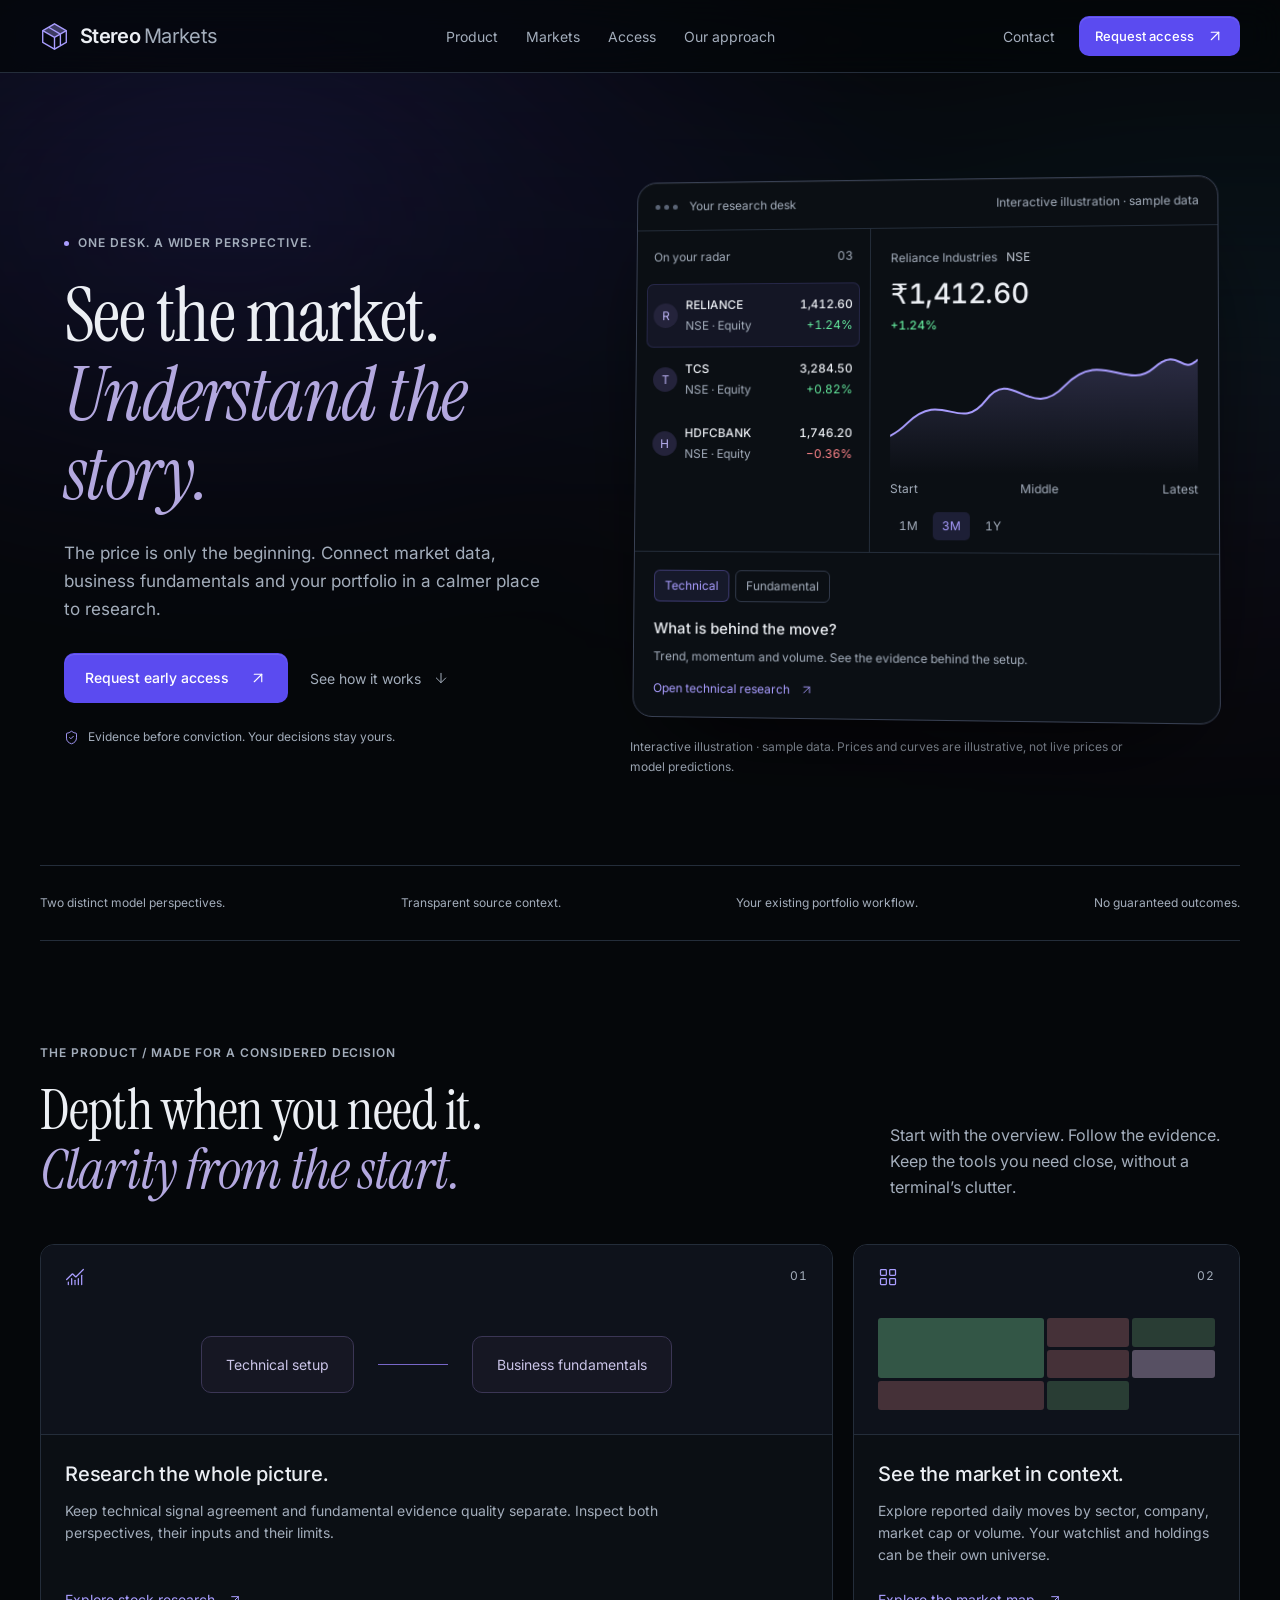
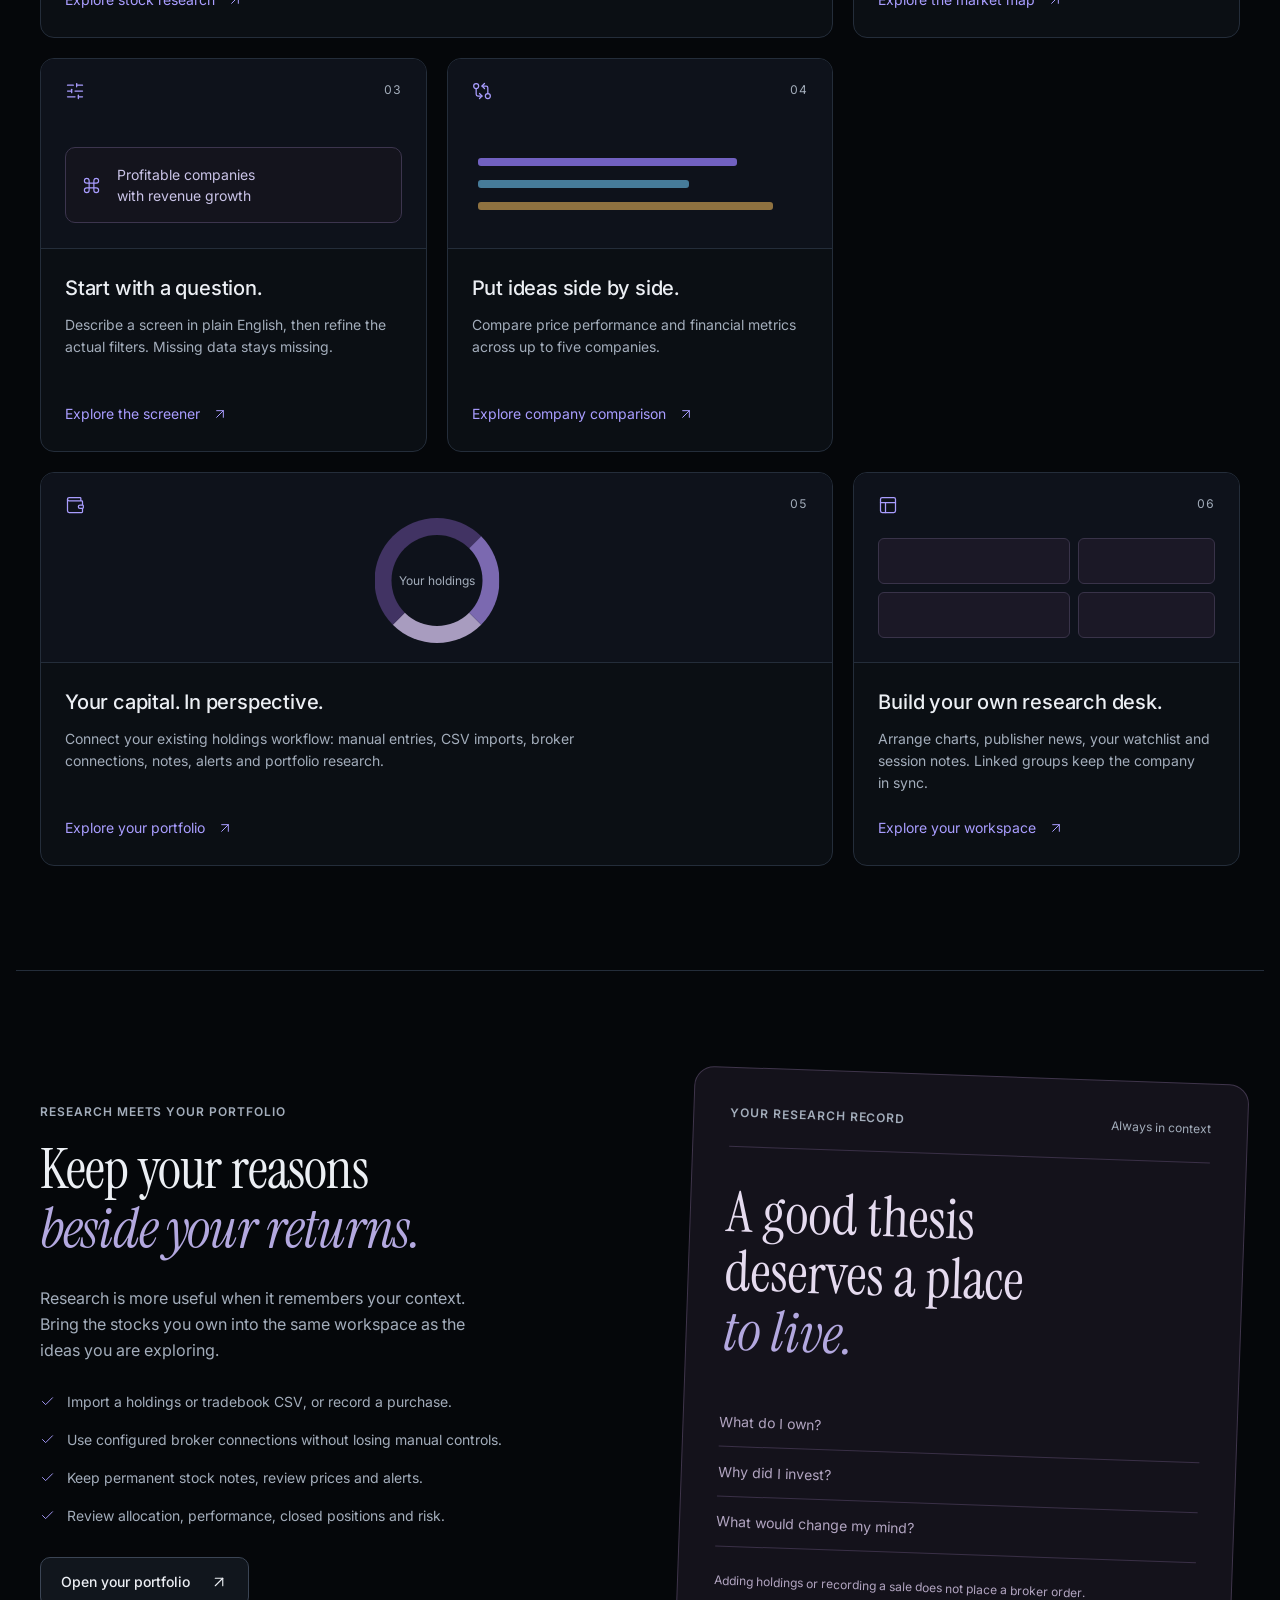
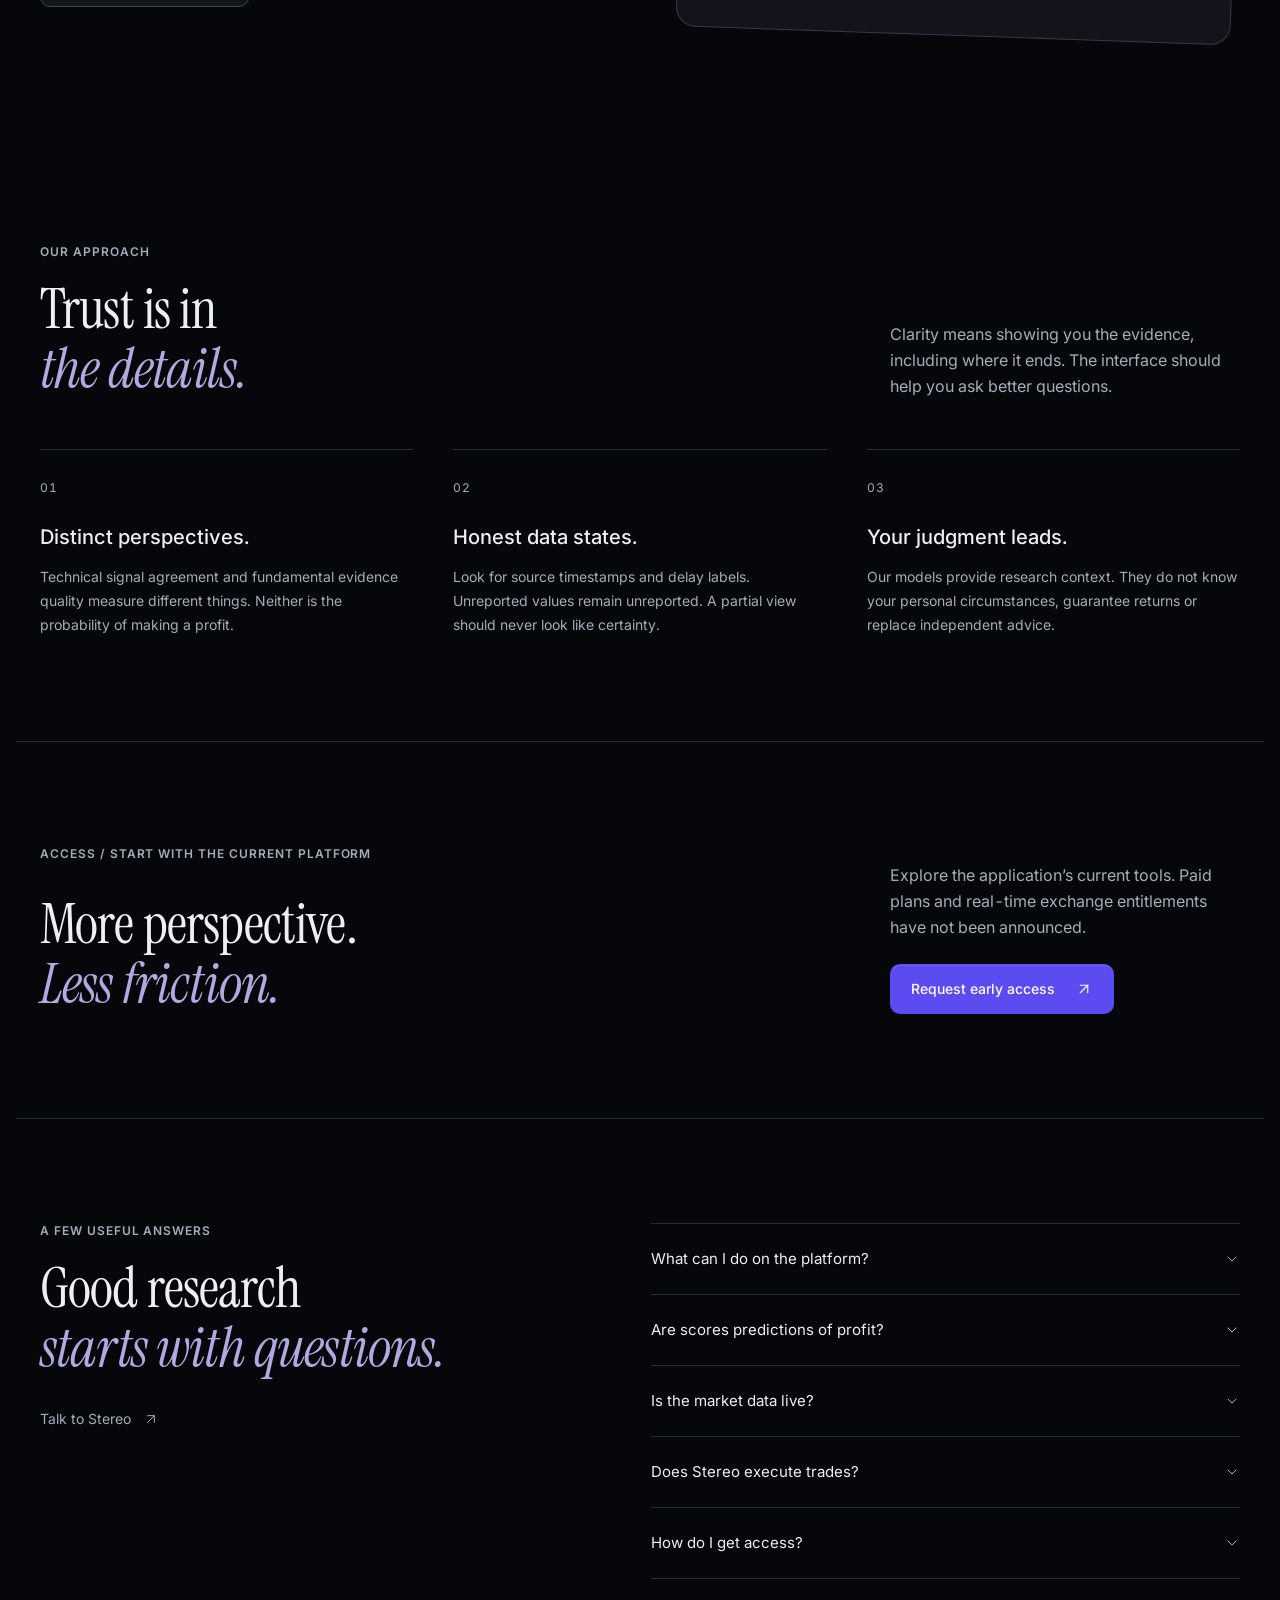
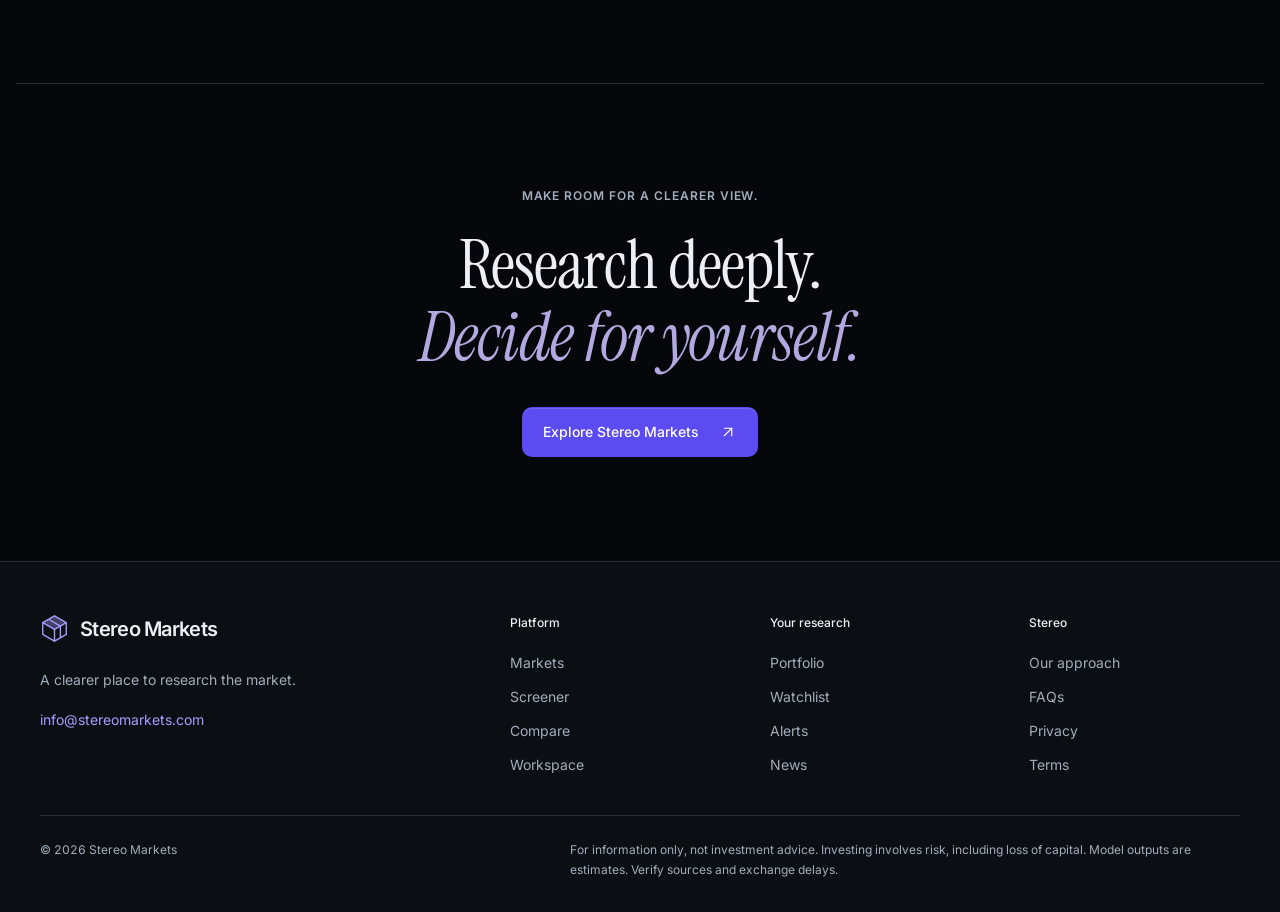
==== commit b43f8ac7: "Sync the iris and serif public website rebuild" ====
--- a/index.html
+++ b/index.html
@@ -1,2 +1,2 @@
 <!doctype html>
-<html lang="en"><head><meta charset="utf-8"><meta name="viewport" content="width=device-width,initial-scale=1,viewport-fit=cover"><title>Stereo Markets — Invest with your eyes wide open.</title><meta name="description" content="Technical research, fundamental analysis and portfolio context in one focused workspace."><meta name="theme-color" content="#0d0e13"><meta property="og:title" content="Stereo Markets — Two perspectives. One clearer picture."><meta property="og:description" content="Research the market and understand the business in one focused workspace."><meta property="og:type" content="website"><link rel="canonical" href="https://www.stereomarkets.com/"><link rel="icon" href="/favicon.svg" type="image/svg+xml"><link rel="preload" href="/assets/manrope-latin.woff2" as="font" type="font/woff2" crossorigin><link rel="stylesheet" href="/assets/fonts.css"><link rel="stylesheet" href="/assets/marketing.css"></head><body><div id="marketing-root"><div class="sm-site"><a class="sm-skip" href="#site-main">Skip to content</a><header class="sm-nav-wrap"><nav class="sm-nav" aria-label="Website navigation"><a href="/" class="sm-brand" aria-label="Stereo Markets home"><svg viewBox="0 0 32 32" fill="none" aria-hidden="true" class="sm-brand-glyph"><path d="M16 2 29 9.5v13L16 30 3 22.5v-13L16 2Z" stroke="currentColor" stroke-width="1.5"></path><path d="m3 9.5 13 7.4 13-7.4M16 17v13M9.5 5.8l13 7.5v12" stroke="currentColor" stroke-width="1.5" stroke-linejoin="round"></path><path d="m3 9.5 13 7.4L29 9.5 16 2 3 9.5Z" fill="currentColor" fill-opacity=".35"></path></svg><span>stereo<span class="sm-brand-light"> markets</span></span></a><div class="sm-nav-links"><a href="#research">The platform</a><a href="#portfolio">Your portfolio</a><a href="#approach">Our approach</a></div><div class="sm-nav-actions"><a class="sm-sign-in" href="mailto:info@stereomarkets.com?subject=Stereo%20Markets%20access">Contact</a><a class="sm-button sm-button-outline sm-button-small" href="mailto:info@stereomarkets.com?subject=Stereo%20Markets%20access">Request access<svg xmlns="http://www.w3.org/2000/svg" width="24" height="24" viewBox="0 0 24 24" fill="none" stroke="currentColor" stroke-width="2" stroke-linecap="round" stroke-linejoin="round" class="lucide lucide-arrow-up-right" aria-hidden="true"><path d="M7 7h10v10"></path><path d="M7 17 17 7"></path></svg></a></div><button class="sm-menu-toggle" aria-label="Open navigation" aria-expanded="false"><svg xmlns="http://www.w3.org/2000/svg" width="24" height="24" viewBox="0 0 24 24" fill="none" stroke="currentColor" stroke-width="2" stroke-linecap="round" stroke-linejoin="round" class="lucide lucide-menu" aria-hidden="true"><path d="M4 5h16"></path><path d="M4 12h16"></path><path d="M4 19h16"></path></svg></button></nav></header><main id="site-main"><div class="sm-opening"><div class="sm-hero-body"><section class="sm-hero" aria-labelledby="hero-title"><div class="sm-hero-heading"><p class="sm-eyebrow"><span class="sm-status-dot"></span> A little more perspective.</p><h1 id="hero-title">Invest with<br/>your eyes<br/><span>wide open.</span></h1></div><div class="sm-hero-context"><span class="sm-hero-index">01 / A clearer picture</span><p>Good decisions start with the whole story. Bring the market, the business and your portfolio into focus.</p><div class="sm-hero-actions"><a class="sm-button sm-button-mint" href="mailto:info@stereomarkets.com?subject=Stereo%20Markets%20access">Request early access<svg xmlns="http://www.w3.org/2000/svg" width="24" height="24" viewBox="0 0 24 24" fill="none" stroke="currentColor" stroke-width="2" stroke-linecap="round" stroke-linejoin="round" class="lucide lucide-arrow-up-right" aria-hidden="true"><path d="M7 7h10v10"></path><path d="M7 17 17 7"></path></svg></a><a class="sm-text-link" href="#product-preview">See it in action <svg xmlns="http://www.w3.org/2000/svg" width="24" height="24" viewBox="0 0 24 24" fill="none" stroke="currentColor" stroke-width="2" stroke-linecap="round" stroke-linejoin="round" class="lucide lucide-arrow-down" aria-hidden="true"><path d="M12 5v14"></path><path d="m19 12-7 7-7-7"></path></svg></a></div><span class="sm-hero-caption">Independent research. Your own conviction.</span></div></section><section id="product-preview" class="sm-preview-section" aria-label="Interactive product illustration"><div class="sm-preview-heading"><h2>Your next idea, in perspective.</h2><span class="sm-demo-label"><span></span>Interactive illustration · sample data</span></div><div class="sm-preview-grid"><div class="sm-preview-watch" role="group" aria-label="Example watchlist"><div class="sm-panel-label">On your radar <span>03</span></div><button aria-pressed="true" class="sm-watch-row is-selected"><span class="sm-stock-avatar sm-stock-0">R</span><span><strong>RELIANCE</strong><small>NSE · Equity</small></span><span class="sm-watch-price"><strong>1,412.60</strong><small class="sm-positive">+1.24%</small></span></button><button aria-pressed="false" class="sm-watch-row "><span class="sm-stock-avatar sm-stock-1">T</span><span><strong>TCS</strong><small>NSE · Equity</small></span><span class="sm-watch-price"><strong>3,284.50</strong><small class="sm-positive">+0.82%</small></span></button><button aria-pressed="false" class="sm-watch-row "><span class="sm-stock-avatar sm-stock-2">H</span><span><strong>HDFCBANK</strong><small>NSE · Equity</small></span><span class="sm-watch-price"><strong>1,746.20</strong><small class="sm-negative">−0.36%</small></span></button><div class="sm-watch-note"><svg xmlns="http://www.w3.org/2000/svg" width="24" height="24" viewBox="0 0 24 24" fill="none" stroke="currentColor" stroke-width="2" stroke-linecap="round" stroke-linejoin="round" class="lucide lucide-layers" aria-hidden="true"><path d="M12.83 2.18a2 2 0 0 0-1.66 0L2.6 6.08a1 1 0 0 0 0 1.83l8.58 3.91a2 2 0 0 0 1.66 0l8.58-3.9a1 1 0 0 0 0-1.83z"></path><path d="M2 12a1 1 0 0 0 .58.91l8.6 3.91a2 2 0 0 0 1.65 0l8.58-3.9A1 1 0 0 0 22 12"></path><path d="M2 17a1 1 0 0 0 .58.91l8.6 3.91a2 2 0 0 0 1.65 0l8.58-3.9A1 1 0 0 0 22 17"></path></svg><p>Less noise.<br/>More of what matters.</p></div></div><div class="sm-preview-chart"><div class="sm-chart-heading"><div><p>Reliance Industries<span>NSE</span></p><div class="sm-illustration-price">₹<!-- -->1,412.60<small class="sm-positive">+1.24%<span> illustrative change</span></small></div></div><svg xmlns="http://www.w3.org/2000/svg" width="24" height="24" viewBox="0 0 24 24" fill="none" stroke="currentColor" stroke-width="2" stroke-linecap="round" stroke-linejoin="round" class="lucide lucide-move-up-right" aria-hidden="true"><path d="M13 5H19V11"></path><path d="M19 5L5 19"></path></svg></div><div class="sm-chart-art"><svg viewBox="180 0 350 220" preserveAspectRatio="none" role="img" aria-label="Illustrative 3M price chart. Not live market data."><defs><linearGradient id="sm-chart-fill" x1="0" y1="0" x2="0" y2="1"><stop offset="0%" stop-color="currentColor" stop-opacity="0.2"></stop><stop offset="100%" stop-color="currentColor" stop-opacity="0"></stop></linearGradient></defs><line class="sm-chart-gridline" x1="0" x2="530" y1="40" y2="40"></line><line class="sm-chart-gridline" x1="0" x2="530" y1="95" y2="95"></line><line class="sm-chart-gridline" x1="0" x2="530" y1="150" y2="150"></line><line class="sm-chart-gridline" x1="0" x2="530" y1="205" y2="205"></line><path d="M0 162 C24 162 26 186 52 173 S81 135 105 150 S136 182 162 145 S198 120 217 134 S250 90 270 106 S298 129 319 87 S347 64 366 78 S393 48 416 62 S451 23 475 40 S504 53 530 18 L530 220 L0 220Z" fill="url(#sm-chart-fill)"></path><path class="sm-chart-line" d="M0 162 C24 162 26 186 52 173 S81 135 105 150 S136 182 162 145 S198 120 217 134 S250 90 270 106 S298 129 319 87 S347 64 366 78 S393 48 416 62 S451 23 475 40 S504 53 530 18" fill="none" stroke="currentColor" stroke-width="2.5" vector-effect="non-scaling-stroke" stroke-linecap="round"></path></svg><div class="sm-chart-labels"><span>Jan</span><span>Feb</span><span>Mar</span><span>Apr</span></div></div><div class="sm-chart-controls"><div role="group" aria-label="Example chart period"><button class="" aria-pressed="false">1M</button><button class="is-active" aria-pressed="true">3M</button><button class="" aria-pressed="false">6M</button><button class="" aria-pressed="false">1Y</button></div><span>Price action, in context</span></div></div><div class="sm-preview-analysis"><div class="sm-lens-switch" role="group" aria-label="Example research perspective"><button aria-pressed="true">Technical</button><button aria-pressed="false">Fundamental</button></div><div class="sm-analysis-content"><span class="sm-note-number">01 / THE SETUP</span><h3>What’s behind the move?</h3><p>Trend, momentum and volume. See how the signals fit together before forming a view.</p><a href="mailto:info@stereomarkets.com?subject=Stereo%20Markets%20access">Explore <!-- -->technical<!-- --> research<svg xmlns="http://www.w3.org/2000/svg" width="24" height="24" viewBox="0 0 24 24" fill="none" stroke="currentColor" stroke-width="2" stroke-linecap="round" stroke-linejoin="round" class="lucide lucide-arrow-up-right" aria-hidden="true"><path d="M7 7h10v10"></path><path d="M7 17 17 7"></path></svg></a></div></div></div><p class="sm-preview-disclosure">An interactive look at the platform. Figures and charts above are illustrative, not live prices or model predictions.</p></section></div></div><div class="sm-content"><section id="research" class="sm-research sm-section" aria-labelledby="research-title" data-reveal="true"><div class="sm-section-top"><span class="sm-eyebrow">The platform / 01</span><span class="sm-section-aside">For the curious investor.</span></div><div class="sm-section-intro"><h2 id="research-title">One stock.<br/><span>Two sides of the story.</span></h2><p>A price chart and a company’s fundamentals answer different questions. Stereo gives each the room it deserves.</p></div><div class="sm-perspectives"><article class="sm-perspective sm-technical"><div class="sm-perspective-top"><span class="sm-number">01</span><span>Read the market</span><svg xmlns="http://www.w3.org/2000/svg" width="24" height="24" viewBox="0 0 24 24" fill="none" stroke="currentColor" stroke-width="2" stroke-linecap="round" stroke-linejoin="round" class="lucide lucide-arrow-up-right" aria-hidden="true"><path d="M7 7h10v10"></path><path d="M7 17 17 7"></path></svg></div><div class="sm-candle-art" aria-hidden="true"><div class="sm-candle-grid"></div><i class="sm-candle sm-candle-a"></i><i class="sm-candle sm-candle-b"></i><i class="sm-candle sm-candle-c"></i><i class="sm-candle sm-candle-d"></i><i class="sm-candle sm-candle-e"></i><i class="sm-candle sm-candle-f"></i><i class="sm-candle sm-candle-g"></i><i class="sm-candle sm-candle-h"></i><i class="sm-candle sm-candle-i"></i><i class="sm-candle sm-candle-j"></i><i class="sm-candle sm-candle-k"></i><i class="sm-candle sm-candle-l"></i><span class="sm-candle-tag">Trend · momentum · volume</span></div><h3>Understand the setup.</h3><p>Explore price action, indicators and technical signal agreement. See the evidence behind a view, alongside its limits.</p><a class="sm-text-link" href="mailto:info@stereomarkets.com?subject=Stereo%20Markets%20access">Explore technical research <svg xmlns="http://www.w3.org/2000/svg" width="24" height="24" viewBox="0 0 24 24" fill="none" stroke="currentColor" stroke-width="2" stroke-linecap="round" stroke-linejoin="round" class="lucide lucide-arrow-right" aria-hidden="true"><path d="M5 12h14"></path><path d="m12 5 7 7-7 7"></path></svg></a></article><article class="sm-perspective sm-fundamental"><div class="sm-perspective-top"><span class="sm-number">02</span><span>Know the business</span><svg xmlns="http://www.w3.org/2000/svg" width="24" height="24" viewBox="0 0 24 24" fill="none" stroke="currentColor" stroke-width="2" stroke-linecap="round" stroke-linejoin="round" class="lucide lucide-arrow-up-right" aria-hidden="true"><path d="M7 7h10v10"></path><path d="M7 17 17 7"></path></svg></div><div class="sm-business-art" aria-hidden="true"><span>THE BIGGER PICTURE</span><div class="sm-business-orbit"><span>Quality</span><span>Value</span><span>Growth</span><svg viewBox="0 0 32 32" fill="none" aria-hidden="true" class="sm-brand-glyph"><path d="M16 2 29 9.5v13L16 30 3 22.5v-13L16 2Z" stroke="currentColor" stroke-width="1.5"></path><path d="m3 9.5 13 7.4 13-7.4M16 17v13M9.5 5.8l13 7.5v12" stroke="currentColor" stroke-width="1.5" stroke-linejoin="round"></path><path d="m3 9.5 13 7.4L29 9.5 16 2 3 9.5Z" fill="currentColor" fill-opacity=".35"></path></svg></div><small>Different inputs. A distinct perspective.</small></div><h3>Look beyond the ticker.</h3><p>Examine financial quality, cash flow, valuation and growth. Understand what is supported by data, and what is missing.</p><a class="sm-text-link" href="mailto:info@stereomarkets.com?subject=Stereo%20Markets%20access">Explore fundamental research <svg xmlns="http://www.w3.org/2000/svg" width="24" height="24" viewBox="0 0 24 24" fill="none" stroke="currentColor" stroke-width="2" stroke-linecap="round" stroke-linejoin="round" class="lucide lucide-arrow-right" aria-hidden="true"><path d="M5 12h14"></path><path d="m12 5 7 7-7 7"></path></svg></a></article></div></section><section id="portfolio" class="sm-portfolio sm-section" aria-labelledby="portfolio-title" data-reveal="true"><div class="sm-portfolio-story"><span class="sm-eyebrow">Your portfolio / 02</span><h2 id="portfolio-title">The whole picture.<br/><span>Made personal.</span></h2><p>Your research should live alongside the things you own. Keep holdings, watchlists and decisions in the same place.</p><ul><li><svg xmlns="http://www.w3.org/2000/svg" width="24" height="24" viewBox="0 0 24 24" fill="none" stroke="currentColor" stroke-width="2" stroke-linecap="round" stroke-linejoin="round" class="lucide lucide-check" aria-hidden="true"><path d="M20 6 9 17l-5-5"></path></svg>Bring in holdings by CSV or add them yourself.</li><li><svg xmlns="http://www.w3.org/2000/svg" width="24" height="24" viewBox="0 0 24 24" fill="none" stroke="currentColor" stroke-width="2" stroke-linecap="round" stroke-linejoin="round" class="lucide lucide-check" aria-hidden="true"><path d="M20 6 9 17l-5-5"></path></svg>Keep watchlists, notes and alerts close.</li><li><svg xmlns="http://www.w3.org/2000/svg" width="24" height="24" viewBox="0 0 24 24" fill="none" stroke="currentColor" stroke-width="2" stroke-linecap="round" stroke-linejoin="round" class="lucide lucide-check" aria-hidden="true"><path d="M20 6 9 17l-5-5"></path></svg>See allocation and concentration in context.</li></ul><a class="sm-button sm-button-dark" href="mailto:info@stereomarkets.com?subject=Stereo%20Markets%20access">Get platform access<svg xmlns="http://www.w3.org/2000/svg" width="24" height="24" viewBox="0 0 24 24" fill="none" stroke="currentColor" stroke-width="2" stroke-linecap="round" stroke-linejoin="round" class="lucide lucide-arrow-up-right" aria-hidden="true"><path d="M7 7h10v10"></path><path d="M7 17 17 7"></path></svg></a></div><div class="sm-portfolio-visual" role="img" aria-label="Illustration of portfolio allocation: 45 percent technology, 30 percent financials and 25 percent other sectors. Sample allocation only."><div class="sm-allocation-card"><div><span>Portfolio composition</span><svg xmlns="http://www.w3.org/2000/svg" width="24" height="24" viewBox="0 0 24 24" fill="none" stroke="currentColor" stroke-width="2" stroke-linecap="round" stroke-linejoin="round" class="lucide lucide-arrow-up-right" aria-hidden="true"><path d="M7 7h10v10"></path><path d="M7 17 17 7"></path></svg></div><div class="sm-allocation-ring"><div><span>YOUR CAPITAL</span><strong>In perspective.</strong><small>Illustrative allocation</small></div></div><ul><li><i></i>Technology <span>45%</span></li><li><i></i>Financials <span>30%</span></li><li><i></i>Other sectors <span>25%</span></li></ul></div><div class="sm-portfolio-sticky"><span>A NOTE TO YOUR FUTURE SELF</span><p>Remember why<br/>you invested.</p><span>Research. Reflect. Revisit.</span></div></div></section><section id="approach" class="sm-approach sm-section" aria-labelledby="approach-title" data-reveal="true"><div class="sm-section-top"><span class="sm-eyebrow">Our approach / 03</span><span class="sm-section-aside">Clarity earns confidence.</span></div><div class="sm-section-intro"><h2 id="approach-title">Conviction needs<br/><span>more than a score.</span></h2><p>A useful research platform tells you what it knows, where the information came from and where the picture is incomplete.</p></div><div class="sm-principles"><article><span>01</span><h3>Evidence before a verdict.</h3><p>Technical agreement and fundamental evidence quality are separate measures. Neither is the probability of making a profit.</p></article><article><span>02</span><h3>Freshness, in plain sight.</h3><p>Prices can be delayed. Sources can be incomplete. The workspace exposes timestamps and data limitations where available.</p></article><article><span>03</span><h3>You stay in control.</h3><p>Stereo is a research workspace. Recording a holding or a sale does not place a broker order. Every investment decision remains yours.</p></article></div></section><section id="questions" class="sm-faq sm-section" aria-labelledby="faq-title" data-reveal="true"><div><span class="sm-eyebrow">A few things to know</span><h2 id="faq-title">Good questions.<br/><span>Clear answers.</span></h2><a class="sm-text-link" href="mailto:info@stereomarkets.com">Talk to us <svg xmlns="http://www.w3.org/2000/svg" width="24" height="24" viewBox="0 0 24 24" fill="none" stroke="currentColor" stroke-width="2" stroke-linecap="round" stroke-linejoin="round" class="lucide lucide-arrow-up-right" aria-hidden="true"><path d="M7 7h10v10"></path><path d="M7 17 17 7"></path></svg></a></div><div class="sm-faq-list"><details><summary>What can I do with Stereo Markets?<svg xmlns="http://www.w3.org/2000/svg" width="24" height="24" viewBox="0 0 24 24" fill="none" stroke="currentColor" stroke-width="2" stroke-linecap="round" stroke-linejoin="round" class="lucide lucide-chevron-down" aria-hidden="true"><path d="m6 9 6 6 6-6"></path></svg></summary><p>Research stocks through technical and fundamental perspectives, manage a watchlist, track holdings and review portfolio allocation. The platform brings these workflows together; available market coverage depends on the underlying data sources.</p></details><details><summary>Are the research scores predictions of profit?<svg xmlns="http://www.w3.org/2000/svg" width="24" height="24" viewBox="0 0 24 24" fill="none" stroke="currentColor" stroke-width="2" stroke-linecap="round" stroke-linejoin="round" class="lucide lucide-chevron-down" aria-hidden="true"><path d="m6 9 6 6 6-6"></path></svg></summary><p>No. Technical signal agreement describes the alignment of the model’s signals. Fundamental evidence quality describes the support and coverage behind a business assessment. Neither is a guaranteed outcome, a probability of profit or a promise of future returns.</p></details><details><summary>Is this personalised financial advice?<svg xmlns="http://www.w3.org/2000/svg" width="24" height="24" viewBox="0 0 24 24" fill="none" stroke="currentColor" stroke-width="2" stroke-linecap="round" stroke-linejoin="round" class="lucide lucide-chevron-down" aria-hidden="true"><path d="m6 9 6 6 6-6"></path></svg></summary><p>Stereo currently provides information and research tools, not personalised investment advice. Consider your own objectives and risk tolerance, and consult an appropriately registered professional when you need advice.</p></details><details><summary>Does Stereo execute trades?<svg xmlns="http://www.w3.org/2000/svg" width="24" height="24" viewBox="0 0 24 24" fill="none" stroke="currentColor" stroke-width="2" stroke-linecap="round" stroke-linejoin="round" class="lucide lucide-chevron-down" aria-hidden="true"><path d="m6 9 6 6 6-6"></path></svg></summary><p>No. Adding holdings or recording a sale updates your portfolio records. It does not place an order with a broker. Broker integrations are shown only when configured and available.</p></details><details><summary>Can I try the platform?<svg xmlns="http://www.w3.org/2000/svg" width="24" height="24" viewBox="0 0 24 24" fill="none" stroke="currentColor" stroke-width="2" stroke-linecap="round" stroke-linejoin="round" class="lucide lucide-chevron-down" aria-hidden="true"><path d="m6 9 6 6 6-6"></path></svg></summary><p>Request early access using the links on this page. We will share access information by email. There is no payment or investment commitment associated with requesting access.</p></details></div></section><section id="access" class="sm-access sm-section" aria-labelledby="access-title" data-reveal="true"><span class="sm-eyebrow">Your next chapter starts with perspective.</span><div><h2 id="access-title">See more.<br/><span>Decide better.</span></h2><div><p>A calmer place to think about the market.<br/>A clearer place to build your own view.</p><a class="sm-button sm-button-mint" href="mailto:info@stereomarkets.com?subject=Stereo%20Markets%20access">Request early access<svg xmlns="http://www.w3.org/2000/svg" width="24" height="24" viewBox="0 0 24 24" fill="none" stroke="currentColor" stroke-width="2" stroke-linecap="round" stroke-linejoin="round" class="lucide lucide-arrow-up-right" aria-hidden="true"><path d="M7 7h10v10"></path><path d="M7 17 17 7"></path></svg></a></div></div></section></div></main><footer class="sm-footer"><div class="sm-footer-top"><a class="sm-brand" href="/"><svg viewBox="0 0 32 32" fill="none" aria-hidden="true" class="sm-brand-glyph"><path d="M16 2 29 9.5v13L16 30 3 22.5v-13L16 2Z" stroke="currentColor" stroke-width="1.5"></path><path d="m3 9.5 13 7.4 13-7.4M16 17v13M9.5 5.8l13 7.5v12" stroke="currentColor" stroke-width="1.5" stroke-linejoin="round"></path><path d="m3 9.5 13 7.4L29 9.5 16 2 3 9.5Z" fill="currentColor" fill-opacity=".35"></path></svg><span>stereo<span class="sm-brand-light"> markets</span></span></a><p>Research with perspective.</p><nav aria-label="Footer navigation"><a href="#research">Platform</a><a href="#questions">FAQs</a><a href="https://www.stereomarkets.com/privacy.html">Privacy</a><a href="https://www.stereomarkets.com/terms.html">Terms</a><a href="mailto:info@stereomarkets.com">Contact</a></nav></div><div class="sm-footer-bottom"><span>© <!-- -->2026<!-- --> Stereo Markets</span><p>Information and research only. Investing involves risk, including loss of capital. No guaranteed returns.</p><span>Made for a clearer view.</span></div><div class="sm-footer-wordmark" aria-hidden="true">stereo.</div></footer></div></div><script type="module" src="/assets/marketing.js"></script></body></html>
+<html lang="en"><head><meta charset="utf-8"><meta name="viewport" content="width=device-width,initial-scale=1,viewport-fit=cover"><title>Stereo Markets — See the market. Understand the story.</title><meta name="description" content="Technical research, fundamental analysis and portfolio context in one focused workspace."><meta name="theme-color" content="#05070a"><meta property="og:title" content="Stereo Markets — Two perspectives. One clearer picture."><meta property="og:description" content="Research the market and understand the business in one focused workspace."><meta property="og:type" content="website"><link rel="canonical" href="https://www.stereomarkets.com/"><link rel="icon" href="/favicon.svg" type="image/svg+xml"><link rel="preload" href="/assets/inter-latin.woff2" as="font" type="font/woff2" crossorigin><link rel="stylesheet" href="/assets/fonts.css"><link rel="stylesheet" href="/assets/marketing.css"></head><body><div id="marketing-root"><div class="sm-site"><a class="sm-skip" href="#site-main">Skip to content</a><header class="sm-nav-wrap "><nav class="sm-nav" aria-label="Website navigation"><a href="/" class="sm-brand" aria-label="Stereo Markets home"><svg viewBox="0 0 32 32" fill="none" aria-hidden="true" class="sm-brand-glyph"><path d="M16 2 29 9.5v13L16 30 3 22.5v-13L16 2Z" stroke="currentColor" stroke-width="1.5"></path><path d="m3 9.5 13 7.4 13-7.4M16 17v13M9.5 5.8l13 7.5v12" stroke="currentColor" stroke-width="1.5" stroke-linejoin="round"></path><path d="m3 9.5 13 7.4L29 9.5 16 2 3 9.5Z" fill="currentColor" fill-opacity=".35"></path></svg><span>Stereo<span class="sm-brand-light"> Markets</span></span></a><div class="sm-nav-links"><a href="#research">Product</a><a href="mailto:info@stereomarkets.com?subject=Stereo%20Markets%20access">Markets</a><a href="#access">Access</a><a href="#approach">Our approach</a></div><div class="sm-nav-actions"><a class="sm-sign-in" href="mailto:info@stereomarkets.com?subject=Stereo%20Markets%20access">Contact</a><a class="sm-button sm-button-primary sm-button-small" href="mailto:info@stereomarkets.com?subject=Stereo%20Markets%20access">Request access<svg xmlns="http://www.w3.org/2000/svg" width="24" height="24" viewBox="0 0 24 24" fill="none" stroke="currentColor" stroke-width="2" stroke-linecap="round" stroke-linejoin="round" class="lucide lucide-arrow-up-right" aria-hidden="true"><path d="M7 7h10v10"></path><path d="M7 17 17 7"></path></svg></a></div><button class="sm-menu-toggle" aria-label="Open navigation" aria-expanded="false"><svg xmlns="http://www.w3.org/2000/svg" width="24" height="24" viewBox="0 0 24 24" fill="none" stroke="currentColor" stroke-width="2" stroke-linecap="round" stroke-linejoin="round" class="lucide lucide-menu" aria-hidden="true"><path d="M4 5h16"></path><path d="M4 12h16"></path><path d="M4 19h16"></path></svg></button></nav></header><main id="site-main"><section class="sm-hero"><div class="sm-hero-mesh" aria-hidden="true"></div><div class="sm-hero-copy"><p class="sm-eyebrow"><span></span>One desk. A wider perspective.</p><h1>See the market.<br/><em>Understand the story.</em></h1><p class="sm-lead">The price is only the beginning. Connect market data, business fundamentals and your portfolio in a calmer place to research.</p><div class="sm-hero-actions"><a class="sm-button sm-button-primary" href="mailto:info@stereomarkets.com?subject=Stereo%20Markets%20access">Request early access<svg xmlns="http://www.w3.org/2000/svg" width="24" height="24" viewBox="0 0 24 24" fill="none" stroke="currentColor" stroke-width="2" stroke-linecap="round" stroke-linejoin="round" class="lucide lucide-arrow-up-right" aria-hidden="true"><path d="M7 7h10v10"></path><path d="M7 17 17 7"></path></svg></a><a class="sm-text-link" href="#product-preview">See how it works<svg xmlns="http://www.w3.org/2000/svg" width="24" height="24" viewBox="0 0 24 24" fill="none" stroke="currentColor" stroke-width="2" stroke-linecap="round" stroke-linejoin="round" class="lucide lucide-arrow-down" aria-hidden="true"><path d="M12 5v14"></path><path d="m19 12-7 7-7-7"></path></svg></a></div><div class="sm-hero-note"><svg xmlns="http://www.w3.org/2000/svg" width="24" height="24" viewBox="0 0 24 24" fill="none" stroke="currentColor" stroke-width="2" stroke-linecap="round" stroke-linejoin="round" class="lucide lucide-shield-check" aria-hidden="true"><path d="M20 13c0 5-3.5 7.5-7.66 8.95a1 1 0 0 1-.67-.01C7.5 20.5 4 18 4 13V6a1 1 0 0 1 1-1c2 0 4.5-1.2 6.24-2.72a1.17 1.17 0 0 1 1.52 0C14.51 3.81 17 5 19 5a1 1 0 0 1 1 1z"></path><path d="m9 12 2 2 4-4"></path></svg><span>Evidence before conviction. Your decisions stay yours.</span></div></div><div class="sm-hero-product" id="product-preview"><h2 class="sm-sr-only">Explore the research workspace</h2><div class="sm-product-demo"><div class="sm-demo-top"><span class="sm-demo-dots"><i></i><i></i><i></i></span><span>Your research desk</span><span class="sm-demo-label">Interactive illustration · sample data</span></div><div class="sm-preview-grid"><div class="sm-preview-watch"><div class="sm-panel-label">On your radar<span>03</span></div><button class="sm-watch-row is-selected" aria-pressed="true"><span class="sm-stock-avatar">R</span><span><strong>RELIANCE</strong><small>NSE · Equity</small></span><span class="sm-watch-price"><strong>1,412.60</strong><small class="sm-positive">+1.24%</small></span></button><button class="sm-watch-row " aria-pressed="false"><span class="sm-stock-avatar">T</span><span><strong>TCS</strong><small>NSE · Equity</small></span><span class="sm-watch-price"><strong>3,284.50</strong><small class="sm-positive">+0.82%</small></span></button><button class="sm-watch-row " aria-pressed="false"><span class="sm-stock-avatar">H</span><span><strong>HDFCBANK</strong><small>NSE · Equity</small></span><span class="sm-watch-price"><strong>1,746.20</strong><small class="sm-negative">−0.36%</small></span></button></div><div class="sm-preview-chart"><div class="sm-chart-heading"><p>Reliance Industries<span>NSE</span></p><div class="sm-illustration-price">₹<!-- -->1,412.60<small class="sm-positive">+1.24%</small></div></div><div class="sm-chart-art"><svg viewBox="180 0 350 220" preserveAspectRatio="none" role="img" aria-label="Illustrative 3M price chart; not a live market feed"><defs><linearGradient id="stereo-demo-area" x1="0" x2="0" y1="0" y2="1"><stop offset="0" stop-color="currentColor" stop-opacity=".2"></stop><stop offset="1" stop-color="currentColor" stop-opacity="0"></stop></linearGradient></defs><line x1="0" x2="530" y1="40" y2="40" class="sm-chart-gridline"></line><line x1="0" x2="530" y1="95" y2="95" class="sm-chart-gridline"></line><line x1="0" x2="530" y1="150" y2="150" class="sm-chart-gridline"></line><line x1="0" x2="530" y1="205" y2="205" class="sm-chart-gridline"></line><path d="M0 180 C40 160 50 190 95 165 S160 190 200 130 S260 150 290 90 S340 130 380 65 S450 75 480 35 S510 50 530 20 L530 220 L0 220Z" fill="url(#stereo-demo-area)"></path><path class="sm-demo-line" d="M0 180 C40 160 50 190 95 165 S160 190 200 130 S260 150 290 90 S340 130 380 65 S450 75 480 35 S510 50 530 20" fill="none" stroke="currentColor" stroke-width="2" vector-effect="non-scaling-stroke"></path></svg><div class="sm-chart-labels"><span>Start</span><span>Middle</span><span>Latest</span></div></div><div class="sm-chart-controls" role="group" aria-label="Example chart range"><button aria-pressed="false">1M</button><button aria-pressed="true">3M</button><button aria-pressed="false">1Y</button></div></div></div><div class="sm-analysis-row"><div class="sm-lens-switch" role="group" aria-label="Example research perspective"><button aria-pressed="true">Technical</button><button aria-pressed="false">Fundamental</button></div><div class="sm-analysis-content"><h3>What is behind the move?</h3><p>Trend, momentum and volume. See the evidence behind the setup.</p><a href="mailto:info@stereomarkets.com?subject=Stereo%20Markets%20access">Open <!-- -->technical<!-- --> research<svg xmlns="http://www.w3.org/2000/svg" width="24" height="24" viewBox="0 0 24 24" fill="none" stroke="currentColor" stroke-width="2" stroke-linecap="round" stroke-linejoin="round" class="lucide lucide-arrow-up-right" aria-hidden="true"><path d="M7 7h10v10"></path><path d="M7 17 17 7"></path></svg></a></div></div></div><p class="sm-preview-disclosure">Interactive illustration · sample data. Prices and curves are illustrative, not live prices or model predictions.</p></div></section><div class="sm-proof-row"><span>Two distinct model perspectives.</span><span>Transparent source context.</span><span>Your existing portfolio workflow.</span><span>No guaranteed outcomes.</span></div><section id="research" class="sm-section" data-reveal="true"><div class="sm-section-heading"><div><p class="sm-eyebrow">The product / Made for a considered decision</p><h2>Depth when you need it.<br/><em>Clarity from the start.</em></h2></div><p>Start with the overview. Follow the evidence. Keep the tools you need close, without a terminal’s clutter.</p></div><div class="sm-bento"><article class="sm-feature sm-feature-wide"><div class="sm-feature-visual" aria-hidden="true"><svg xmlns="http://www.w3.org/2000/svg" width="24" height="24" viewBox="0 0 24 24" fill="none" stroke="currentColor" stroke-width="2" stroke-linecap="round" stroke-linejoin="round" class="lucide lucide-chart-no-axes-combined" aria-hidden="true"><path d="M12 16v5"></path><path d="M16 14v7"></path><path d="M20 10v11"></path><path d="m22 3-8.646 8.646a.5.5 0 0 1-.708 0L9.354 8.354a.5.5 0 0 0-.707 0L2 15"></path><path d="M4 18v3"></path><path d="M8 14v7"></path></svg><span>01</span><div class="sm-research-lenses"><span>Technical setup</span><i></i><span>Business fundamentals</span></div></div><div class="sm-feature-copy"><h3>Research the whole picture.</h3><p>Keep technical signal agreement and fundamental evidence quality separate. Inspect both perspectives, their inputs and their limits.</p><a class="sm-text-link" href="mailto:info@stereomarkets.com?subject=Stereo%20Markets%20access">Explore<!-- --> <!-- -->stock research<svg xmlns="http://www.w3.org/2000/svg" width="24" height="24" viewBox="0 0 24 24" fill="none" stroke="currentColor" stroke-width="2" stroke-linecap="round" stroke-linejoin="round" class="lucide lucide-arrow-up-right" aria-hidden="true"><path d="M7 7h10v10"></path><path d="M7 17 17 7"></path></svg></a></div></article><article class="sm-feature sm-feature-map"><div class="sm-feature-visual" aria-hidden="true"><svg xmlns="http://www.w3.org/2000/svg" width="24" height="24" viewBox="0 0 24 24" fill="none" stroke="currentColor" stroke-width="2" stroke-linecap="round" stroke-linejoin="round" class="lucide lucide-layout-grid" aria-hidden="true"><rect width="7" height="7" x="3" y="3" rx="1"></rect><rect width="7" height="7" x="14" y="3" rx="1"></rect><rect width="7" height="7" x="14" y="14" rx="1"></rect><rect width="7" height="7" x="3" y="14" rx="1"></rect></svg><span>02</span><div class="sm-mini-map"><i></i><i></i><i></i><i></i><i></i><i></i><i></i></div></div><div class="sm-feature-copy"><h3>See the market in context.</h3><p>Explore reported daily moves by sector, company, market cap or volume. Your watchlist and holdings can be their own universe.</p><a class="sm-text-link" href="mailto:info@stereomarkets.com?subject=Stereo%20Markets%20access">Explore<!-- --> <!-- -->the market map<svg xmlns="http://www.w3.org/2000/svg" width="24" height="24" viewBox="0 0 24 24" fill="none" stroke="currentColor" stroke-width="2" stroke-linecap="round" stroke-linejoin="round" class="lucide lucide-arrow-up-right" aria-hidden="true"><path d="M7 7h10v10"></path><path d="M7 17 17 7"></path></svg></a></div></article><article class="sm-feature sm-feature-screen"><div class="sm-feature-visual" aria-hidden="true"><svg xmlns="http://www.w3.org/2000/svg" width="24" height="24" viewBox="0 0 24 24" fill="none" stroke="currentColor" stroke-width="2" stroke-linecap="round" stroke-linejoin="round" class="lucide lucide-sliders-horizontal" aria-hidden="true"><path d="M10 5H3"></path><path d="M12 19H3"></path><path d="M14 3v4"></path><path d="M16 17v4"></path><path d="M21 12h-9"></path><path d="M21 19h-5"></path><path d="M21 5h-7"></path><path d="M8 10v4"></path><path d="M8 12H3"></path></svg><span>03</span><div class="sm-mini-command"><svg xmlns="http://www.w3.org/2000/svg" width="24" height="24" viewBox="0 0 24 24" fill="none" stroke="currentColor" stroke-width="2" stroke-linecap="round" stroke-linejoin="round" class="lucide lucide-command" aria-hidden="true"><path d="M15 6v12a3 3 0 1 0 3-3H6a3 3 0 1 0 3 3V6a3 3 0 1 0-3 3h12a3 3 0 1 0-3-3"></path></svg><span>Profitable companies<br/>with revenue growth</span></div></div><div class="sm-feature-copy"><h3>Start with a question.</h3><p>Describe a screen in plain English, then refine the actual filters. Missing data stays missing.</p><a class="sm-text-link" href="mailto:info@stereomarkets.com?subject=Stereo%20Markets%20access">Explore<!-- --> <!-- -->the screener<svg xmlns="http://www.w3.org/2000/svg" width="24" height="24" viewBox="0 0 24 24" fill="none" stroke="currentColor" stroke-width="2" stroke-linecap="round" stroke-linejoin="round" class="lucide lucide-arrow-up-right" aria-hidden="true"><path d="M7 7h10v10"></path><path d="M7 17 17 7"></path></svg></a></div></article><article class="sm-feature sm-feature-compare"><div class="sm-feature-visual" aria-hidden="true"><svg xmlns="http://www.w3.org/2000/svg" width="24" height="24" viewBox="0 0 24 24" fill="none" stroke="currentColor" stroke-width="2" stroke-linecap="round" stroke-linejoin="round" class="lucide lucide-git-compare-arrows" aria-hidden="true"><circle cx="5" cy="6" r="3"></circle><path d="M12 6h5a2 2 0 0 1 2 2v7"></path><path d="m15 9-3-3 3-3"></path><circle cx="19" cy="18" r="3"></circle><path d="M12 18H7a2 2 0 0 1-2-2V9"></path><path d="m9 15 3 3-3 3"></path></svg><span>04</span><div class="sm-mini-compare"><i></i><i></i><i></i></div></div><div class="sm-feature-copy"><h3>Put ideas side by side.</h3><p>Compare price performance and financial metrics across up to five companies.</p><a class="sm-text-link" href="mailto:info@stereomarkets.com?subject=Stereo%20Markets%20access">Explore<!-- --> <!-- -->company comparison<svg xmlns="http://www.w3.org/2000/svg" width="24" height="24" viewBox="0 0 24 24" fill="none" stroke="currentColor" stroke-width="2" stroke-linecap="round" stroke-linejoin="round" class="lucide lucide-arrow-up-right" aria-hidden="true"><path d="M7 7h10v10"></path><path d="M7 17 17 7"></path></svg></a></div></article><article class="sm-feature sm-feature-portfolio"><div class="sm-feature-visual" aria-hidden="true"><svg xmlns="http://www.w3.org/2000/svg" width="24" height="24" viewBox="0 0 24 24" fill="none" stroke="currentColor" stroke-width="2" stroke-linecap="round" stroke-linejoin="round" class="lucide lucide-wallet" aria-hidden="true"><path d="M19 7V4a1 1 0 0 0-1-1H5a2 2 0 0 0 0 4h15a1 1 0 0 1 1 1v4h-3a2 2 0 0 0 0 4h3a1 1 0 0 0 1-1v-2a1 1 0 0 0-1-1"></path><path d="M3 5v14a2 2 0 0 0 2 2h15a1 1 0 0 0 1-1v-4"></path></svg><span>05</span><div class="sm-mini-allocation"><span>Your holdings</span></div></div><div class="sm-feature-copy"><h3>Your capital. In perspective.</h3><p>Connect your existing holdings workflow: manual entries, CSV imports, broker connections, notes, alerts and portfolio research.</p><a class="sm-text-link" href="mailto:info@stereomarkets.com?subject=Stereo%20Markets%20access">Explore<!-- --> <!-- -->your portfolio<svg xmlns="http://www.w3.org/2000/svg" width="24" height="24" viewBox="0 0 24 24" fill="none" stroke="currentColor" stroke-width="2" stroke-linecap="round" stroke-linejoin="round" class="lucide lucide-arrow-up-right" aria-hidden="true"><path d="M7 7h10v10"></path><path d="M7 17 17 7"></path></svg></a></div></article><article class="sm-feature sm-feature-workspace"><div class="sm-feature-visual" aria-hidden="true"><svg xmlns="http://www.w3.org/2000/svg" width="24" height="24" viewBox="0 0 24 24" fill="none" stroke="currentColor" stroke-width="2" stroke-linecap="round" stroke-linejoin="round" class="lucide lucide-panels-top-left" aria-hidden="true"><rect width="18" height="18" x="3" y="3" rx="2"></rect><path d="M3 9h18"></path><path d="M9 21V9"></path></svg><span>06</span><div class="sm-mini-workspace"><i></i><i></i><i></i><i></i></div></div><div class="sm-feature-copy"><h3>Build your own research desk.</h3><p>Arrange charts, publisher news, your watchlist and session notes. Linked groups keep the company in sync.</p><a class="sm-text-link" href="mailto:info@stereomarkets.com?subject=Stereo%20Markets%20access">Explore<!-- --> <!-- -->your workspace<svg xmlns="http://www.w3.org/2000/svg" width="24" height="24" viewBox="0 0 24 24" fill="none" stroke="currentColor" stroke-width="2" stroke-linecap="round" stroke-linejoin="round" class="lucide lucide-arrow-up-right" aria-hidden="true"><path d="M7 7h10v10"></path><path d="M7 17 17 7"></path></svg></a></div></article></div></section><section id="portfolio" class="sm-section sm-portfolio-section" data-reveal="true"><div><p class="sm-eyebrow">Research meets your portfolio</p><h2>Keep your reasons<br/><em>beside your returns.</em></h2><p class="sm-lead">Research is more useful when it remembers your context. Bring the stocks you own into the same workspace as the ideas you are exploring.</p><ul><li><svg xmlns="http://www.w3.org/2000/svg" width="24" height="24" viewBox="0 0 24 24" fill="none" stroke="currentColor" stroke-width="2" stroke-linecap="round" stroke-linejoin="round" class="lucide lucide-check" aria-hidden="true"><path d="M20 6 9 17l-5-5"></path></svg>Import a holdings or tradebook CSV, or record a purchase.</li><li><svg xmlns="http://www.w3.org/2000/svg" width="24" height="24" viewBox="0 0 24 24" fill="none" stroke="currentColor" stroke-width="2" stroke-linecap="round" stroke-linejoin="round" class="lucide lucide-check" aria-hidden="true"><path d="M20 6 9 17l-5-5"></path></svg>Use configured broker connections without losing manual controls.</li><li><svg xmlns="http://www.w3.org/2000/svg" width="24" height="24" viewBox="0 0 24 24" fill="none" stroke="currentColor" stroke-width="2" stroke-linecap="round" stroke-linejoin="round" class="lucide lucide-check" aria-hidden="true"><path d="M20 6 9 17l-5-5"></path></svg>Keep permanent stock notes, review prices and alerts.</li><li><svg xmlns="http://www.w3.org/2000/svg" width="24" height="24" viewBox="0 0 24 24" fill="none" stroke="currentColor" stroke-width="2" stroke-linecap="round" stroke-linejoin="round" class="lucide lucide-check" aria-hidden="true"><path d="M20 6 9 17l-5-5"></path></svg>Review allocation, performance, closed positions and risk.</li></ul><a class="sm-button sm-button-outline" href="mailto:info@stereomarkets.com?subject=Stereo%20Markets%20access">Open your portfolio<svg xmlns="http://www.w3.org/2000/svg" width="24" height="24" viewBox="0 0 24 24" fill="none" stroke="currentColor" stroke-width="2" stroke-linecap="round" stroke-linejoin="round" class="lucide lucide-arrow-up-right" aria-hidden="true"><path d="M7 7h10v10"></path><path d="M7 17 17 7"></path></svg></a></div><div class="sm-portfolio-sheet"><div><span class="sm-eyebrow">Your research record</span><span>Always in context</span></div><h3>A good thesis<br/>deserves a place<br/><em>to live.</em></h3><div class="sm-thesis-lines"><p>What do I own?</p><p>Why did I invest?</p><p>What would change my mind?</p></div><p>Adding holdings or recording a sale does not place a broker order.</p></div></section><section id="approach" class="sm-section" data-reveal="true"><div class="sm-section-heading"><div><p class="sm-eyebrow">Our approach</p><h2>Trust is in<br/><em>the details.</em></h2></div><p>Clarity means showing you the evidence, including where it ends. The interface should help you ask better questions.</p></div><div class="sm-principles"><article><span>01</span><h3>Distinct perspectives.</h3><p>Technical signal agreement and fundamental evidence quality measure different things. Neither is the probability of making a profit.</p></article><article><span>02</span><h3>Honest data states.</h3><p>Look for source timestamps and delay labels. Unreported values remain unreported. A partial view should never look like certainty.</p></article><article><span>03</span><h3>Your judgment leads.</h3><p>Our models provide research context. They do not know your personal circumstances, guarantee returns or replace independent advice.</p></article></div></section><section id="access" class="sm-section sm-access-section" data-reveal="true"><p class="sm-eyebrow">Access / Start with the current platform</p><div class="sm-section-heading"><h2>More perspective.<br/><em>Less friction.</em></h2><div><p>Explore the application’s current tools. Paid plans and real-time exchange entitlements have not been announced.</p><a class="sm-button sm-button-primary" href="mailto:info@stereomarkets.com?subject=Stereo%20Markets%20access">Request early access<svg xmlns="http://www.w3.org/2000/svg" width="24" height="24" viewBox="0 0 24 24" fill="none" stroke="currentColor" stroke-width="2" stroke-linecap="round" stroke-linejoin="round" class="lucide lucide-arrow-up-right" aria-hidden="true"><path d="M7 7h10v10"></path><path d="M7 17 17 7"></path></svg></a></div></div></section><section id="questions" class="sm-section sm-faq" data-reveal="true"><div><p class="sm-eyebrow">A few useful answers</p><h2>Good research<br/><em>starts with questions.</em></h2><a class="sm-text-link" href="mailto:info@stereomarkets.com">Talk to Stereo<svg xmlns="http://www.w3.org/2000/svg" width="24" height="24" viewBox="0 0 24 24" fill="none" stroke="currentColor" stroke-width="2" stroke-linecap="round" stroke-linejoin="round" class="lucide lucide-arrow-up-right" aria-hidden="true"><path d="M7 7h10v10"></path><path d="M7 17 17 7"></path></svg></a></div><div class="sm-faq-list"><details><summary>What can I do on the platform?<svg xmlns="http://www.w3.org/2000/svg" width="24" height="24" viewBox="0 0 24 24" fill="none" stroke="currentColor" stroke-width="2" stroke-linecap="round" stroke-linejoin="round" class="lucide lucide-chevron-down" aria-hidden="true"><path d="m6 9 6 6 6-6"></path></svg></summary><p>Research companies through technical and fundamental models, explore markets, screen curated coverage, compare companies, build watchlists, track holdings, read publisher news and arrange a research workspace. Existing notes, alerts, CSV imports and configured broker connections remain available.</p></details><details><summary>Are scores predictions of profit?<svg xmlns="http://www.w3.org/2000/svg" width="24" height="24" viewBox="0 0 24 24" fill="none" stroke="currentColor" stroke-width="2" stroke-linecap="round" stroke-linejoin="round" class="lucide lucide-chevron-down" aria-hidden="true"><path d="m6 9 6 6 6-6"></path></svg></summary><p>No. Technical signal agreement describes alignment among technical signals. Fundamental evidence quality describes the support behind a business assessment. Snapshot check radars are separate, transparent research aids. None is a probability of profit or a guarantee.</p></details><details><summary>Is the market data live?<svg xmlns="http://www.w3.org/2000/svg" width="24" height="24" viewBox="0 0 24 24" fill="none" stroke="currentColor" stroke-width="2" stroke-linecap="round" stroke-linejoin="round" class="lucide lucide-chevron-down" aria-hidden="true"><path d="m6 9 6 6 6-6"></path></svg></summary><p>Check each quote’s source, timestamp and delay label. Availability depends on the data source and exchange. We do not promise a real-time entitlement without a configured, verified data agreement. Public illustrations are labelled as sample data.</p></details><details><summary>Does Stereo execute trades?<svg xmlns="http://www.w3.org/2000/svg" width="24" height="24" viewBox="0 0 24 24" fill="none" stroke="currentColor" stroke-width="2" stroke-linecap="round" stroke-linejoin="round" class="lucide lucide-chevron-down" aria-hidden="true"><path d="m6 9 6 6 6-6"></path></svg></summary><p>No. Adding a holding or recording a sale updates your portfolio records; it does not place a broker order. Confirm any actual order in your broker’s own application.</p></details><details><summary>How do I get access?<svg xmlns="http://www.w3.org/2000/svg" width="24" height="24" viewBox="0 0 24 24" fill="none" stroke="currentColor" stroke-width="2" stroke-linecap="round" stroke-linejoin="round" class="lucide lucide-chevron-down" aria-hidden="true"><path d="m6 9 6 6 6-6"></path></svg></summary><p>Use Request access to contact us. No payment information or investment commitment is required to enquire.</p></details></div></section><section class="sm-section sm-final" data-reveal="true"><p class="sm-eyebrow">Make room for a clearer view.</p><h2>Research deeply.<br/><em>Decide for yourself.</em></h2><a class="sm-button sm-button-primary" href="mailto:info@stereomarkets.com?subject=Stereo%20Markets%20access">Explore Stereo Markets<svg xmlns="http://www.w3.org/2000/svg" width="24" height="24" viewBox="0 0 24 24" fill="none" stroke="currentColor" stroke-width="2" stroke-linecap="round" stroke-linejoin="round" class="lucide lucide-arrow-up-right" aria-hidden="true"><path d="M7 7h10v10"></path><path d="M7 17 17 7"></path></svg></a></section></main><footer class="sm-footer"><div class="sm-footer-grid"><div><a class="sm-brand" href="/"><svg viewBox="0 0 32 32" fill="none" aria-hidden="true" class="sm-brand-glyph"><path d="M16 2 29 9.5v13L16 30 3 22.5v-13L16 2Z" stroke="currentColor" stroke-width="1.5"></path><path d="m3 9.5 13 7.4 13-7.4M16 17v13M9.5 5.8l13 7.5v12" stroke="currentColor" stroke-width="1.5" stroke-linejoin="round"></path><path d="m3 9.5 13 7.4L29 9.5 16 2 3 9.5Z" fill="currentColor" fill-opacity=".35"></path></svg>Stereo Markets</a><p>A clearer place to research the market.</p><a href="mailto:info@stereomarkets.com">info@stereomarkets.com</a></div><nav aria-label="Platform links"><span>Platform</span><a href="mailto:info@stereomarkets.com?subject=Stereo%20Markets%20access">Markets</a><a href="mailto:info@stereomarkets.com?subject=Stereo%20Markets%20access">Screener</a><a href="mailto:info@stereomarkets.com?subject=Stereo%20Markets%20access">Compare</a><a href="mailto:info@stereomarkets.com?subject=Stereo%20Markets%20access">Workspace</a></nav><nav aria-label="Your research links"><span>Your research</span><a href="mailto:info@stereomarkets.com?subject=Stereo%20Markets%20access">Portfolio</a><a href="mailto:info@stereomarkets.com?subject=Stereo%20Markets%20access">Watchlist</a><a href="mailto:info@stereomarkets.com?subject=Stereo%20Markets%20access">Alerts</a><a href="mailto:info@stereomarkets.com?subject=Stereo%20Markets%20access">News</a></nav><nav aria-label="Company links"><span>Stereo</span><a href="#approach">Our approach</a><a href="#questions">FAQs</a><a href="https://www.stereomarkets.com/privacy.html">Privacy</a><a href="https://www.stereomarkets.com/terms.html">Terms</a></nav></div><div class="sm-footer-bottom"><span>© <!-- -->2026<!-- --> Stereo Markets</span><p>For information only, not investment advice. Investing involves risk, including loss of capital. Model outputs are estimates. Verify sources and exchange delays.</p></div></footer></div></div><script type="module" src="/assets/marketing.js"></script></body></html>
--- a/assets/fonts.css
+++ b/assets/fonts.css
@@ -1 +1 @@
-@font-face{font-family:"Manrope Variable";font-style:normal;font-weight:200 800;font-display:swap;src:url("./manrope-latin.woff2") format("woff2")}html{scroll-behavior:smooth}body{margin:0;background:#b4b1c8}@media(prefers-reduced-motion:reduce){html{scroll-behavior:auto}}+@font-face{font-family:"Inter Variable";font-style:normal;font-weight:100 900;font-display:swap;src:url("./inter-latin.woff2") format("woff2")}@font-face{font-family:"Instrument Serif";font-style:normal;font-weight:400;font-display:swap;src:url("./instrument-serif.woff2") format("woff2")}@font-face{font-family:"Instrument Serif";font-style:italic;font-weight:400;font-display:swap;src:url("./instrument-serif-italic.woff2") format("woff2")}body{margin:0;background:#05070a}html{scroll-behavior:smooth}@media(prefers-reduced-motion:reduce){html{scroll-behavior:auto}}
--- a/assets/marketing.css
+++ b/assets/marketing.css
@@ -1,18 +1,20 @@
-/* The public visual system: self-hosted type, original vectors and quiet motion. */
+/* Fresh public presentation. Serif editorial headlines; one iris action colour. */
 .sm-site {
-  --sm-ink: #0d0e13;
-  --sm-paper: #eeedf4;
-  --sm-mint: #83f5c0;
-  --sm-muted: #b6b5c9;
-  --sm-line: rgba(225, 224, 244, 0.13);
-  font-family: "Manrope Variable", Manrope, Arial, sans-serif;
-  background: #b4b1c8;
-  color: #f5f4fa;
-  padding: 24px 24px 0;
-  font-weight: 400;
-  font-size: 15px;
-  line-height: 1.6;
+  --sm-canvas: #05070a;
+  --sm-surface: #0b0f14;
+  --sm-raised: #11161d;
+  --sm-line: #242d3a;
+  --sm-text: #eceff4;
+  --sm-muted: #a3adbb;
+  --sm-accent: #a99dff;
+  --sm-fill: #5b4bf0;
+  font-family: "Inter Variable", Inter, Arial, sans-serif;
+  background: var(--sm-canvas);
+  color: var(--sm-text);
+  font-size: 16px;
+  line-height: 1.5;
   overflow: clip;
+  font-variant-numeric: tabular-nums;
   -webkit-font-smoothing: antialiased;
 }
 .sm-site * {
@@ -24,1389 +26,1130 @@
 .sm-site p {
   margin: 0;
 }
+.sm-site h1,
+.sm-site h2 {
+  text-wrap: balance;
+}
+.sm-site p {
+  text-wrap: pretty;
+}
 .sm-site a {
   color: inherit;
   text-decoration: none;
 }
 .sm-site button {
   font: inherit;
+  cursor: pointer;
   color: inherit;
-  cursor: pointer;
-}
-.sm-site button,
-.sm-site a {
-  -webkit-tap-highlight-color: transparent;
-}
-.sm-site button:focus-visible,
-.sm-site a:focus-visible,
-.sm-site summary:focus-visible {
-  outline: 2px solid var(--sm-mint);
-  outline-offset: 6px;
+}
+.sm-site :focus-visible {
+  outline: 2px solid var(--sm-accent);
+  outline-offset: 3px;
 }
 .sm-site svg {
   flex-shrink: 0;
-}
-.sm-site ::selection {
-  background: #83f5c0;
-  color: #0d0e13;
+  stroke-width: 1.5;
+}
+.sm-site em {
+  font-weight: 400;
+  color: #b3a8df;
 }
 .sm-skip {
   position: fixed;
-  left: 30px;
+  left: 24px;
   top: -100px;
   z-index: 100;
-  background: var(--sm-mint);
-  color: var(--sm-ink) !important;
-  border-radius: 30px;
-  padding: 12px 24px;
+  background: var(--sm-fill);
+  color: #fff;
+  padding: 12px 20px;
+  border-radius: 10px;
 }
 .sm-skip:focus {
-  top: 24px;
-}
-.sm-opening {
+  top: 12px;
+}
+.sm-nav-wrap {
+  position: sticky;
+  top: 0;
+  z-index: 30;
+  background: rgba(5, 7, 10, 0.78);
+  backdrop-filter: blur(16px) saturate(140%);
+  border-bottom: 1px solid var(--sm-line);
+}
+.sm-nav {
+  max-width: 1248px;
+  padding: 0 24px;
+  height: 72px;
+  display: flex;
+  align-items: center;
+  justify-content: space-between;
+  gap: 32px;
+  margin: auto;
+  transition: height 220ms;
+}
+.is-scrolled .sm-nav {
+  height: 56px;
+}
+.sm-brand {
+  display: inline-flex;
+  align-items: center;
+  gap: 11px;
+  font-size: 20px;
+  line-height: 1;
+  letter-spacing: -0.7px;
+  font-weight: 600;
+  white-space: nowrap;
+}
+.sm-brand-glyph {
+  width: 29px;
+  height: 29px;
+  color: var(--sm-accent);
+}
+.sm-brand-light {
+  font-weight: 400;
+  color: var(--sm-muted);
+}
+.sm-nav-links {
+  display: flex;
+  gap: 28px;
+  margin: auto;
+  font-size: 14px;
+  color: var(--sm-muted);
+}
+.sm-nav-links a:hover,
+.sm-sign-in:hover {
+  color: var(--sm-text);
+}
+.sm-nav-actions {
+  display: flex;
+  align-items: center;
+  gap: 24px;
+  font-size: 14px;
+}
+.sm-sign-in {
+  color: var(--sm-muted) !important;
+}
+.sm-button {
+  display: inline-flex;
+  align-items: center;
+  justify-content: center;
+  gap: 20px;
+  min-height: 48px;
+  padding: 14px 20px;
+  border: 1px solid transparent;
+  border-radius: 10px;
+  font-size: 14px;
+  line-height: 20px;
+  font-weight: 500;
+  white-space: nowrap;
+  transition:
+    background 140ms,
+    box-shadow 220ms,
+    border-color 140ms,
+    transform 80ms;
+}
+.sm-button svg {
+  width: 18px;
+  height: 18px;
+}
+.sm-button-primary {
+  background: var(--sm-fill);
+  color: #fff !important;
+  box-shadow: inset 0 1px rgba(255, 255, 255, 0.12);
+}
+.sm-button-primary:hover {
+  background: #6a5af9;
+  box-shadow: 0 0 28px rgba(91, 75, 240, 0.15);
+}
+.sm-button:active {
+  transform: scale(0.98);
+}
+.sm-button-outline {
+  background: var(--sm-raised);
+  border-color: #3b4555;
+  color: var(--sm-text);
+}
+.sm-button-outline:hover {
+  border-color: #7f8999;
+}
+.sm-button-small {
+  min-height: 40px;
+  padding: 9px 15px;
+  font-size: 13px;
+  gap: 12px;
+}
+.sm-text-link {
+  display: inline-flex;
+  align-items: center;
+  gap: 12px;
+  font-size: 14px;
+  color: var(--sm-muted) !important;
+}
+.sm-text-link:hover {
+  color: var(--sm-accent) !important;
+}
+.sm-text-link svg {
+  width: 16px;
+  height: 16px;
+}
+.sm-menu-toggle {
+  display: none;
+  background: none;
+  border: 0;
+  padding: 10px;
+}
+.sm-mobile-menu {
+  position: absolute;
+  left: 16px;
+  right: 16px;
+  top: calc(100% + 8px);
+  background: var(--sm-raised);
+  border: 1px solid var(--sm-line);
+  border-radius: 14px;
+  padding: 12px 20px;
+  box-shadow: 0 24px 64px #0009;
+}
+.sm-mobile-menu a {
+  display: flex;
+  justify-content: space-between;
+  align-items: center;
+  padding: 15px 0;
+  font-size: 14px;
+}
+.sm-mobile-menu svg {
+  width: 16px;
+  height: 16px;
+}
+.sm-hero {
+  max-width: 1440px;
+  margin: auto;
   position: relative;
-  background: #0d0e13;
-  border-radius: 0;
   isolation: isolate;
-}
-.sm-opening:before {
+  display: grid;
+  grid-template-columns: 1fr 1.15fr;
+  align-items: start;
+  gap: 56px;
+  padding: 104px 5% 88px;
+}
+.sm-hero-mesh {
+  position: absolute;
+  inset: -10% 0 0;
+  z-index: -1;
+  pointer-events: none;
+  overflow: hidden;
+  opacity: 0.7;
+  mask-image: linear-gradient(#000, transparent);
+}
+.sm-hero-mesh:before {
+  content: "";
+  position: absolute;
+  inset: -30%;
+  background:
+    radial-gradient(ellipse at 30% 35%, #5b4bf048, transparent 35%),
+    radial-gradient(ellipse at 80% 45%, #38bdf825, transparent 35%),
+    radial-gradient(ellipse at 75% 65%, #c026d322, transparent 30%);
+  filter: blur(55px);
+  animation: sm-mesh 30s ease-in-out infinite alternate;
+}
+.sm-eyebrow {
+  display: flex;
+  align-items: center;
+  gap: 9px;
+  text-transform: uppercase;
+  letter-spacing: 0.08em;
+  font-size: 12px;
+  line-height: 16px;
+  font-weight: 600;
+  color: var(--sm-muted);
+}
+.sm-eyebrow > span {
+  width: 5px;
+  height: 5px;
+  background: var(--sm-accent);
+  border-radius: 50%;
+}
+.sm-hero h1 {
+  font-family: "Instrument Serif", Georgia, serif;
+  font-size: 76px;
+  font-weight: 400;
+  line-height: 1.04;
+  letter-spacing: -0.02em;
+  margin: 25px 0 26px;
+}
+.sm-hero .sm-lead {
+  font-size: 17px;
+  line-height: 28px;
+  max-width: 480px;
+}
+.sm-lead {
+  font-size: 18px;
+  line-height: 28px;
+  color: var(--sm-muted);
+  max-width: 560px;
+}
+.sm-hero-actions {
+  display: flex;
+  gap: 22px;
+  align-items: center;
+  flex-wrap: wrap;
+  margin-top: 30px;
+}
+.sm-hero-note {
+  display: flex;
+  align-items: center;
+  gap: 9px;
+  font-size: 12px;
+  line-height: 20px;
+  color: var(--sm-muted);
+  margin-top: 24px;
+}
+.sm-hero-note svg {
+  width: 15px;
+  height: 15px;
+  color: var(--sm-accent);
+}
+.sm-hero-product {
+  min-width: 0;
+}
+.sm-preview-disclosure {
+  font-size: 12px;
+  line-height: 20px;
+  color: var(--sm-muted);
+  margin-top: 18px !important;
+  max-width: 70ch;
+}
+.sm-product-demo {
+  background: var(--sm-surface);
+  border: 1px solid #394154;
+  border-radius: 20px;
+  box-shadow:
+    0 40px 100px -40px #000,
+    inset 0 1px rgba(255, 255, 255, 0.05);
+  overflow: hidden;
+  transform: perspective(1400px) rotateY(-4deg) rotateX(2deg);
+}
+.sm-demo-top {
+  display: flex;
+  align-items: center;
+  gap: 12px;
+  padding: 15px 18px;
+  border-bottom: 1px solid var(--sm-line);
+  font-size: 12px;
+  color: var(--sm-muted);
+}
+.sm-demo-top > .sm-demo-label {
+  margin-left: auto;
+  font-size: 12px;
+}
+.sm-demo-dots {
+  display: flex;
+  gap: 4px;
+}
+.sm-demo-dots i {
+  width: 5px;
+  height: 5px;
+  border-radius: 50%;
+  background: #5a6475;
+}
+.sm-preview-grid {
+  display: grid;
+  grid-template-columns: 0.9fr 1.3fr;
+  min-height: 290px;
+}
+.sm-preview-watch {
+  padding: 18px 10px;
+  border-right: 1px solid var(--sm-line);
+}
+.sm-panel-label {
+  font-size: 12px;
+  color: var(--sm-muted);
+  display: flex;
+  justify-content: space-between;
+  padding: 0 7px 18px;
+}
+.sm-watch-row {
+  display: flex;
+  align-items: center;
+  gap: 8px;
+  text-align: left;
+  width: 100%;
+  background: none;
+  border: 1px solid transparent;
+  border-radius: 7px;
+  padding: 12px 6px;
+  min-height: 60px;
+  transition: background 140ms;
+}
+.sm-watch-row.is-selected {
+  background: #8b7dff13;
+  border-color: #8b7dff29;
+}
+.sm-watch-row:hover {
+  background: #18202a;
+}
+.sm-stock-avatar {
+  display: grid;
+  place-items: center;
+  width: 25px;
+  height: 25px;
+  border-radius: 50%;
+  background: #24233b;
+  color: #bdb4f6;
+  font-size: 12px;
+  flex-shrink: 0;
+}
+.sm-watch-row strong {
+  font-size: 12px;
+  line-height: 18px;
+  font-weight: 500;
+  display: block;
+}
+.sm-watch-row small {
+  font-size: 12px;
+  color: var(--sm-muted);
+  display: block;
+  margin-top: 3px;
+}
+.sm-watch-price {
+  margin-left: auto;
+  text-align: right;
+}
+.sm-positive {
+  color: #63e79c !important;
+}
+.sm-negative {
+  color: #ff858a !important;
+}
+.sm-preview-chart {
+  padding: 20px 20px 12px;
+  min-width: 0;
+  display: flex;
+  flex-direction: column;
+}
+.sm-chart-heading p {
+  font-size: 12px;
+  color: var(--sm-muted);
+  line-height: 20px;
+}
+.sm-chart-heading p > span {
+  font-size: 12px;
+  margin-left: 9px;
+  color: #c1c8d3;
+}
+.sm-illustration-price {
+  font-size: 28px;
+  line-height: 36px;
+  letter-spacing: -0.015em;
+  font-weight: 500;
+  margin-top: 8px;
+}
+.sm-illustration-price small {
+  font-size: 12px;
+  letter-spacing: 0;
+  display: block;
+  line-height: 20px;
+  margin-top: 4px;
+}
+.sm-chart-art {
+  color: var(--sm-accent);
+  margin-top: auto;
+  padding-top: 14px;
+}
+.sm-chart-art svg {
+  width: 100%;
+  height: 125px;
+  display: block;
+}
+.sm-chart-gridline {
+  stroke: #fff08;
+  stroke-dasharray: 3 5;
+}
+.sm-chart-labels {
+  display: flex;
+  justify-content: space-between;
+  font-size: 12px;
+  color: var(--sm-muted);
+  margin-top: 6px;
+}
+.sm-chart-controls {
+  display: flex;
+  gap: 6px;
+  margin-top: 14px;
+}
+.sm-chart-controls button {
+  border: 0;
+  background: none;
+  padding: 5px 9px;
+  border-radius: 5px;
+  font-size: 12px;
+  color: var(--sm-muted);
+}
+.sm-chart-controls button[aria-pressed="true"] {
+  background: #8b7dff25;
+  color: var(--sm-accent);
+}
+.sm-analysis-row {
+  border-top: 1px solid var(--sm-line);
+  padding: 18px 20px;
+}
+.sm-lens-switch {
+  display: flex;
+  gap: 6px;
+  margin-bottom: 16px;
+}
+.sm-lens-switch button {
+  background: none;
+  border: 1px solid #31394a;
+  border-radius: 6px;
+  padding: 6px 10px;
+  font-size: 12px;
+  color: var(--sm-muted);
+}
+.sm-lens-switch button[aria-pressed="true"] {
+  background: #8b7dff18;
+  border-color: #8b7dff55;
+  color: var(--sm-accent);
+}
+.sm-analysis-content h3 {
+  font-size: 15px;
+  line-height: 22px;
+  font-weight: 500;
+  margin-bottom: 7px;
+}
+.sm-analysis-content p {
+  font-size: 12px;
+  line-height: 20px;
+  color: var(--sm-muted);
+  max-width: 60ch;
+}
+.sm-analysis-content a {
+  display: inline-flex;
+  gap: 10px;
+  align-items: center;
+  font-size: 12px;
+  line-height: 20px;
+  color: var(--sm-accent);
+  margin-top: 12px;
+}
+.sm-analysis-content a svg {
+  width: 14px;
+  height: 14px;
+}
+.sm-proof-row {
+  display: flex;
+  justify-content: space-between;
+  gap: 24px;
+  max-width: 1200px;
+  margin: auto;
+  padding: 28px 0;
+  border-block: 1px solid var(--sm-line);
+  font-size: 12px;
+  color: var(--sm-muted);
+}
+.sm-section {
+  max-width: 1248px;
+  padding: 104px 24px;
+  margin: auto;
+}
+.sm-section-heading {
+  display: flex;
+  align-items: end;
+  justify-content: space-between;
+  gap: 48px;
+  margin-bottom: 44px;
+}
+.sm-section h2 {
+  font-family: "Instrument Serif", Georgia, serif;
+  font-size: 56px;
+  line-height: 60px;
+  font-weight: 400;
+  letter-spacing: -0.015em;
+  margin-top: 19px;
+}
+.sm-section-heading > p,
+.sm-section-heading > div > p:not(.sm-eyebrow) {
+  max-width: 350px;
+  font-size: 16px;
+  line-height: 26px;
+  color: var(--sm-muted);
+}
+.sm-bento {
+  display: grid;
+  grid-template-columns: repeat(12, minmax(0, 1fr));
+  gap: 20px;
+}
+.sm-feature {
+  grid-column: span 4;
+  background: var(--sm-surface);
+  border: 1px solid var(--sm-line);
+  border-radius: 14px;
+  overflow: hidden;
+  position: relative;
+}
+.sm-feature-wide,
+.sm-feature-portfolio {
+  grid-column: span 8;
+}
+.sm-feature:after {
   content: "";
   position: absolute;
   inset: 0;
   border-radius: inherit;
-  background: radial-gradient(
-    ellipse at 53% 100%,
-    #514278 0,
-    rgba(72, 55, 142, 0.8) 22%,
-    rgba(46, 37, 105, 0.58) 48%,
-    transparent 73%
-  );
-  z-index: -1;
   pointer-events: none;
-}
-.sm-opening:after {
-  content: "";
+  opacity: 0;
+  transition: opacity 220ms;
+  box-shadow: inset 0 0 0 1px #8b7dff55;
+}
+.sm-feature:hover:after {
+  opacity: 1;
+}
+.sm-feature-visual {
+  height: 190px;
+  border-bottom: 1px solid var(--sm-line);
+  padding: 22px 24px;
+  position: relative;
+  overflow: hidden;
+  color: var(--sm-accent);
+  background: #0e121b;
+}
+.sm-feature-visual > svg {
+  width: 20px;
+  height: 20px;
+}
+.sm-feature-visual > span {
   position: absolute;
-  width: 52%;
-  height: 45%;
-  left: 20%;
-  bottom: 0;
-  background: radial-gradient(ellipse, rgba(115, 101, 242, 0.19), transparent 70%);
-  filter: blur(50px);
-  z-index: -1;
-  animation: sm-atmosphere 22s ease-in-out infinite alternate;
-  pointer-events: none;
-}
-.sm-nav-wrap {
-  padding: 0 4.5%;
-  position: relative;
-  z-index: 5;
-}
-.sm-nav {
-  height: 102px;
-  border-bottom: 1px solid var(--sm-line);
-  display: flex;
-  align-items: center;
-  justify-content: space-between;
-  gap: 32px;
-  max-width: 1600px;
-  margin: auto;
-}
-.sm-brand {
-  display: inline-flex;
-  gap: 12px;
-  align-items: center;
-  white-space: nowrap;
-  letter-spacing: -1.3px;
-  font-size: 26px;
-  line-height: 1;
-}
-.sm-brand-glyph {
-  width: 32px;
-  height: 32px;
-  color: var(--sm-mint);
-}
-.sm-brand-light {
-  color: #bab8ca;
-  font-weight: 400;
-}
-.sm-nav-links {
-  display: flex;
-  gap: 32px;
-  margin-left: auto;
-  margin-right: auto;
-}
-.sm-nav-links a,
-.sm-sign-in {
-  font-size: 13px;
-  color: #c8c7d5 !important;
-  transition: color 0.2s;
-}
-.sm-nav-links a:hover,
-.sm-sign-in:hover {
-  color: #fff !important;
-}
-.sm-nav-actions {
-  display: flex;
-  gap: 25px;
-  align-items: center;
-}
-.sm-button {
-  display: inline-flex;
+  top: 22px;
+  right: 24px;
+  font-size: 12px;
+  letter-spacing: 0.08em;
+  color: var(--sm-muted);
+}
+.sm-feature-copy {
+  padding: 25px 24px 26px;
+}
+.sm-feature-copy h3 {
+  font-size: 20px;
+  line-height: 28px;
+  font-weight: 500;
+  letter-spacing: -0.01em;
+  margin-bottom: 12px;
+}
+.sm-feature-copy > p {
+  font-size: 14px;
+  line-height: 22px;
+  color: var(--sm-muted);
+  max-width: 66ch;
+  min-height: 66px;
+}
+.sm-feature-copy > a {
+  margin-top: 23px;
+  color: var(--sm-accent) !important;
+}
+.sm-research-lenses {
+  position: absolute;
+  inset: 75px 24px 25px;
+  display: flex;
   align-items: center;
   justify-content: center;
   gap: 24px;
-  border-radius: 100px;
-  padding: 16px 25px;
-  min-height: 54px;
-  font-size: 14px;
-  line-height: 1.3;
-  font-weight: 500;
-  transition:
-    background 0.25s,
-    color 0.25s,
-    transform 0.25s,
-    box-shadow 0.25s;
-  white-space: nowrap;
-}
-.sm-button svg {
-  height: 18px;
-  width: 18px;
-  transition: transform 0.25s;
-}
-.sm-button:hover {
-  transform: translateY(-2px);
-}
-.sm-button:hover svg {
-  transform: translate(2px, -2px);
-}
-.sm-button-mint {
-  background: var(--sm-mint);
-  color: #10251d !important;
-  box-shadow: inset 0 1px rgba(255, 255, 255, 0.4);
-}
-.sm-button-mint:hover {
-  background: #a0ffd2;
-  box-shadow: 0 8px 30px rgba(100, 240, 175, 0.12);
-}
-.sm-button-outline {
-  border: 1px solid #575463;
-  background: rgba(15, 14, 22, 0.2);
-}
-.sm-button-outline:hover {
-  border-color: #c4bfd9;
-  background: rgba(255, 255, 255, 0.04);
-}
-.sm-button-small {
-  min-height: 43px;
-  padding: 12px 20px;
-  font-size: 12px;
-  gap: 20px;
-}
-.sm-button-dark {
-  background: #17171f;
-  color: #fff !important;
-}
-.sm-button-dark:hover {
-  background: #302d41;
-}
-.sm-menu-toggle {
-  display: none;
-  background: transparent;
-  border: 0;
-  padding: 8px;
-}
-.sm-mobile-menu {
-  background: #17161f;
+}
+.sm-research-lenses > span {
+  padding: 17px 24px;
+  border: 1px solid #3b3655;
+  border-radius: 10px;
+  color: #cac4e8;
+  font-size: 14px;
+  background: #161723;
+}
+.sm-research-lenses i {
+  width: 70px;
+  height: 1px;
+  background: #7767c9;
+}
+.sm-mini-map {
   position: absolute;
-  top: 88px;
-  left: 20px;
-  right: 20px;
-  padding: 16px 24px;
-  border: 1px solid var(--sm-line);
-  border-radius: 20px;
-  box-shadow: 0 20px 50px #0008;
-}
-.sm-mobile-menu a {
-  display: flex;
-  justify-content: space-between;
-  padding: 13px 0;
-}
-.sm-mobile-menu svg {
-  width: 16px;
-}
-.sm-hero {
-  max-width: 1600px;
-  margin: auto;
-  padding: 65px 4.5% 72px;
+  left: 24px;
+  right: 24px;
+  bottom: 24px;
+  height: 92px;
   display: grid;
-  grid-template-columns: 1.3fr 1fr;
-  gap: 6%;
-  align-items: center;
-}
-.sm-eyebrow {
-  text-transform: uppercase;
-  font-size: 10px;
-  letter-spacing: 2px;
-  font-weight: 500;
-  display: flex;
-  gap: 10px;
-  align-items: center;
-  color: #b9b7ca;
-}
-.sm-status-dot {
-  height: 6px;
-  width: 6px;
-  display: inline-block;
-  background: var(--sm-mint);
-  border-radius: 50%;
-  box-shadow: 0 0 14px #83f5c03d;
-}
-.sm-hero h1 {
-  font-size: clamp(66px, 7.2vw, 122px);
-  font-weight: 400;
-  letter-spacing: -0.067em;
-  line-height: 1.04;
-  margin-top: 25px;
-}
-.sm-hero h1 > span {
-  color: #cbc7e2;
-}
-.sm-hero-context {
-  padding-top: 80px;
-  max-width: 470px;
-}
-.sm-hero-index {
-  font-size: 10px;
-  letter-spacing: 1.6px;
-  text-transform: uppercase;
-  color: #b1accb;
-  display: block;
-  margin-bottom: 28px;
-}
-.sm-hero-context > p {
-  font-size: clamp(17px, 1.5vw, 23px);
-  line-height: 1.55;
-  font-weight: 400;
-  color: #d3cfe7;
-  letter-spacing: -0.5px;
-  max-width: 420px;
-}
-.sm-hero-actions {
-  display: flex;
-  flex-wrap: wrap;
-  gap: 24px;
-  align-items: center;
-  margin-top: 30px;
-}
-.sm-text-link {
-  display: inline-flex;
+  grid-template-columns: 2fr 1fr 1fr;
+  gap: 3px;
+}
+.sm-mini-map > i {
+  background: #293d34;
+  border-radius: 3px;
+}
+.sm-mini-map > i:nth-child(2n) {
+  background: #453138;
+}
+.sm-mini-map > i:first-child {
+  grid-row: span 2;
+  background: #335646;
+}
+.sm-mini-map > i:nth-child(5) {
+  background: #575063;
+}
+.sm-mini-command {
+  position: absolute;
+  left: 24px;
+  right: 24px;
+  bottom: 25px;
+  display: flex;
   align-items: center;
   gap: 16px;
-  font-size: 13px;
+  border: 1px solid #3c354e;
+  padding: 16px;
+  border-radius: 10px;
+  color: #cac4e8;
+  background: #14141d;
+  font-size: 14px;
+}
+.sm-mini-command svg {
+  width: 19px;
+  height: 19px;
+  color: var(--sm-accent);
+}
+.sm-mini-compare {
+  position: absolute;
+  left: 30px;
+  right: 30px;
+  top: 85px;
+  bottom: 25px;
+  display: flex;
+  flex-direction: column;
+  gap: 14px;
+  justify-content: center;
+}
+.sm-mini-compare i {
+  height: 8px;
+  border-radius: 3px;
+  width: 80%;
+  background: #7161c1;
+}
+.sm-mini-compare i:nth-child(2) {
+  width: 65%;
+  background: #467b99;
+}
+.sm-mini-compare i:nth-child(3) {
+  width: 91%;
+  background: #8f7240;
+}
+.sm-mini-allocation {
+  position: absolute;
+  left: 50%;
+  top: 45px;
+  transform: translateX(-50%);
+  width: 125px;
+  height: 125px;
+  border: 17px solid #413363;
+  border-right-color: #7b69b0;
+  border-bottom-color: #a89cbf;
+  border-radius: 50%;
+  display: grid;
+  place-items: center;
+}
+.sm-mini-allocation span {
+  font-size: 12px;
+  color: var(--sm-muted);
+}
+.sm-mini-workspace {
+  position: absolute;
+  left: 24px;
+  right: 24px;
+  bottom: 24px;
+  height: 100px;
+  display: grid;
+  grid-template-columns: 1.4fr 1fr;
+  gap: 8px;
+}
+.sm-mini-workspace i {
+  border: 1px solid #393349;
+  background: #1b1826;
+  border-radius: 6px;
+}
+.sm-portfolio-section {
+  border-top: 1px solid var(--sm-line);
+  display: grid;
+  grid-template-columns: 1fr 1fr;
+  gap: 90px;
+  align-items: center;
+}
+.sm-portfolio-section .sm-lead {
+  font-size: 16px;
+  line-height: 26px;
+  margin-top: 26px;
+  max-width: 460px;
+}
+.sm-portfolio-section ul {
+  list-style: none;
+  margin: 28px 0 30px;
+  padding: 0;
+  display: flex;
+  flex-direction: column;
+  gap: 16px;
+}
+.sm-portfolio-section li {
+  display: flex;
+  gap: 12px;
+  font-size: 14px;
+  line-height: 22px;
+  color: var(--sm-muted);
+}
+.sm-portfolio-section li svg {
+  width: 15px;
+  height: 15px;
+  color: var(--sm-accent);
+  margin-top: 3px;
+}
+.sm-portfolio-sheet {
+  border: 1px solid #3f354b;
+  border-radius: 20px;
+  padding: 36px;
+  background: #14121b;
+  transform: rotate(2deg);
+}
+.sm-portfolio-sheet > div:first-child {
+  display: flex;
+  justify-content: space-between;
+  gap: 20px;
+  font-size: 12px;
+  color: var(--sm-muted);
+  padding-bottom: 24px;
+  border-bottom: 1px solid #3a3047;
+}
+.sm-portfolio-sheet h3 {
+  font-family: "Instrument Serif", Georgia, serif;
+  font-size: 56px;
+  line-height: 1.06;
+  font-weight: 400;
+  margin: 36px 0;
+  color: #e5dbef;
+}
+.sm-thesis-lines {
+  display: flex;
+  flex-direction: column;
+  gap: 0;
+  color: #b2a5c1;
+  font-size: 14px;
+}
+.sm-thesis-lines p {
+  border-bottom: 1px solid #3a3047;
+  padding: 14px 0;
+}
+.sm-portfolio-sheet > p {
+  font-size: 12px;
+  line-height: 20px;
+  color: #b2a5c1;
+  margin-top: 24px;
+}
+.sm-principles {
+  display: grid;
+  grid-template-columns: repeat(3, minmax(0, 1fr));
+  gap: 40px;
+  margin-top: 50px;
+}
+.sm-principles article {
+  border-top: 1px solid var(--sm-line);
+  padding-top: 24px;
+}
+.sm-principles article > span {
+  font-size: 12px;
+  letter-spacing: 0.08em;
+  color: var(--sm-muted);
+}
+.sm-principles h3 {
+  font-size: 20px;
+  line-height: 28px;
   font-weight: 500;
-  transition: color 0.2s;
-}
-.sm-text-link svg {
-  height: 16px;
-  width: 16px;
-  transition: transform 0.25s;
-}
-.sm-text-link:hover {
-  color: var(--sm-mint);
-}
-.sm-text-link:hover svg {
-  transform: translate(2px, -2px);
-}
-.sm-hero-caption {
-  display: block;
-  font-size: 10px;
-  color: #bab4d4;
-  margin-top: 22px;
-  letter-spacing: 0.2px;
-}
-.sm-preview-section {
-  max-width: 1600px;
-  margin: auto;
-  padding: 0 4.5% 32px;
-}
-.sm-preview-heading {
+  margin: 25px 0 14px;
+}
+.sm-principles p {
+  font-size: 14px;
+  line-height: 24px;
+  color: var(--sm-muted);
+}
+.sm-access-section {
+  border-block: 1px solid var(--sm-line);
+}
+.sm-access-section .sm-section-heading {
+  margin-bottom: 0;
+}
+.sm-access-section .sm-section-heading > div {
+  max-width: 400px;
+}
+.sm-access-section .sm-section-heading > div > p {
+  margin-bottom: 24px;
+}
+.sm-access-section .sm-text-link {
+  display: flex;
+  margin-top: 20px;
+}
+.sm-faq {
+  display: grid;
+  grid-template-columns: 1fr 1.1fr;
+  gap: 75px;
+}
+.sm-faq > div:first-child > .sm-text-link {
+  margin-top: 30px;
+}
+.sm-faq-list details {
+  border-bottom: 1px solid var(--sm-line);
+}
+.sm-faq-list details:first-child {
+  border-top: 1px solid var(--sm-line);
+}
+.sm-faq-list summary {
+  list-style: none;
+  cursor: pointer;
   display: flex;
   justify-content: space-between;
   align-items: center;
-  gap: 20px;
-  margin-bottom: 16px;
-}
-.sm-preview-heading h2 {
-  font-size: 12px;
-  font-weight: 400;
-  color: #d7d3ed;
-}
-.sm-demo-label {
-  font-size: 10px;
-  letter-spacing: 0.3px;
-  color: #d0cbe6;
-  display: flex;
-  align-items: center;
-  gap: 7px;
-}
-.sm-demo-label > span {
-  height: 5px;
-  width: 5px;
-  border-radius: 50%;
-  background: #cbc3ff;
-}
-.sm-preview-grid {
+  gap: 24px;
+  padding: 23px 0;
+  font-size: 15px;
+  line-height: 24px;
+}
+.sm-faq-list summary::-webkit-details-marker {
+  display: none;
+}
+.sm-faq-list summary svg {
+  width: 16px;
+  height: 16px;
+  color: var(--sm-muted);
+  transition: transform 220ms;
+}
+.sm-faq-list details[open] summary svg {
+  transform: rotate(180deg);
+}
+.sm-faq-list details > p {
+  padding: 0 24px 24px 0;
+  font-size: 14px;
+  line-height: 24px;
+  color: var(--sm-muted);
+}
+.sm-final {
+  text-align: center;
+  border-top: 1px solid var(--sm-line);
+  position: relative;
+}
+.sm-final .sm-eyebrow {
+  justify-content: center;
+}
+.sm-final h2 {
+  font-size: 68px;
+  line-height: 72px;
+  margin-top: 25px;
+  margin-bottom: 34px;
+}
+.sm-footer {
+  border-top: 1px solid var(--sm-line);
+  padding: 52px 24px 32px;
+  background: var(--sm-surface);
+}
+.sm-footer-grid,
+.sm-footer-bottom {
+  max-width: 1200px;
+  margin: auto;
+}
+.sm-footer-grid {
   display: grid;
-  grid-template-columns: 0.92fr 1.65fr 1fr;
-  gap: 16px;
-  align-items: stretch;
-}
-.sm-preview-watch,
-.sm-preview-chart {
-  background: rgba(28, 21, 48, 0.22);
-  border: 1px solid rgba(235, 230, 255, 0.13);
-  box-shadow: inset 0 1px rgba(255, 255, 255, 0.03);
-  border-radius: 16px;
-  backdrop-filter: blur(14px);
-}
-.sm-preview-watch {
-  padding: 20px 8px 0;
-  display: flex;
-  flex-direction: column;
-  overflow: hidden;
-}
-.sm-panel-label {
-  display: flex;
-  justify-content: space-between;
-  padding: 0 12px 16px;
-  font-size: 11px;
-  color: #e4def7;
-}
-.sm-panel-label > span {
-  color: #b8b1d2;
-  font-size: 10px;
-}
-.sm-watch-row {
-  display: flex;
-  align-items: center;
-  gap: 9px;
-  background: none;
-  border: 1px solid transparent;
-  width: 100%;
-  padding: 14px 10px;
-  border-radius: 10px;
-  text-align: left;
-  transition:
-    background 0.2s,
-    border-color 0.2s;
-}
-.sm-watch-row:hover {
-  background: rgba(240, 235, 255, 0.07);
-}
-.sm-watch-row.is-selected {
-  background: rgba(240, 235, 255, 0.09);
-  border-color: rgba(230, 225, 255, 0.12);
-}
-.sm-stock-avatar {
-  height: 30px;
-  width: 30px;
-  display: grid;
-  place-items: center;
-  border-radius: 50%;
-  background: #cbc3f8;
-  color: #26203f;
-  font-size: 12px;
-  font-weight: 600;
-}
-.sm-stock-1 {
-  background: #b9e6df;
-  color: #203c37;
-}
-.sm-stock-2 {
-  background: #ddc6c9;
-  color: #462e39;
-}
-.sm-watch-row > span:nth-child(2) {
-  min-width: 0;
-}
-.sm-watch-row strong {
-  display: block;
-  font-size: 11px;
-  font-weight: 500;
-  white-space: nowrap;
-}
-.sm-watch-row small {
-  display: block;
-  font-size: 10px;
-  color: #c5bedf;
-  margin-top: 3px;
-}
-.sm-watch-price {
-  margin-left: auto;
-  text-align: right;
-}
-.sm-positive {
-  color: #b0f9d4 !important;
-}
-.sm-negative {
-  color: #ffc0ce !important;
-}
-.sm-watch-note {
-  margin-top: auto;
-  padding: 22px 12px 20px;
-  display: flex;
-  gap: 12px;
-  align-items: center;
-  color: #d1c9eb;
-  border-top: 1px solid rgba(235, 230, 255, 0.1);
-}
-.sm-watch-note svg {
-  height: 20px;
-  width: 20px;
-  stroke-width: 1.2;
-}
-.sm-watch-note p {
-  font-size: 11px;
-  line-height: 1.7;
-}
-.sm-preview-chart {
-  padding: 22px 24px 0;
-  display: flex;
-  flex-direction: column;
-  min-width: 0;
-}
-.sm-chart-heading {
-  display: flex;
-  justify-content: space-between;
-  gap: 16px;
-  align-items: flex-start;
-}
-.sm-chart-heading > svg {
-  height: 30px;
-  width: 30px;
-  padding: 7px;
-  border: 1px solid #c9c2e940;
-  border-radius: 50%;
-}
-.sm-chart-heading p {
-  font-size: 12px;
-  color: #ddd6f2;
-}
-.sm-chart-heading p span {
-  margin-left: 10px;
-  font-size: 8px;
-  border: 1px solid #e8ddff33;
-  border-radius: 4px;
-  padding: 2px 4px;
-}
-.sm-illustration-price {
-  font-size: 36px;
-  letter-spacing: -1.5px;
-  line-height: 1.4;
-  margin-top: 10px;
-}
-.sm-illustration-price small {
-  font-size: 10px;
-  display: block;
-  letter-spacing: 0;
-}
-.sm-illustration-price small > span {
-  color: #c3bbdc;
-  margin-left: 8px;
-  font-size: 9px;
-}
-.sm-chart-art {
-  margin: 12px -8px 0;
-  color: #c3b4ff;
-  flex: 1;
-  display: flex;
-  flex-direction: column;
-  justify-content: flex-end;
-}
-.sm-chart-art svg {
-  width: 100%;
-  height: 190px;
-  max-height: 190px;
-  overflow: visible;
-}
-.sm-chart-gridline {
-  stroke: #ece5ff13;
-  stroke-dasharray: 3 5;
-}
-.sm-chart-line {
-  stroke-dasharray: 1000;
-  stroke-dashoffset: 0;
-  animation: sm-draw 1.3s ease-out;
-}
-.sm-chart-labels {
-  display: flex;
-  justify-content: space-between;
-  font-size: 10px;
-  color: #cbc2e6;
-  padding: 3px 2px 12px;
-}
-.sm-chart-controls {
-  display: flex;
-  align-items: center;
-  justify-content: space-between;
-  border-top: 1px solid #ece5ff1c;
-  padding: 12px 0;
-  gap: 10px;
-}
-.sm-chart-controls > div {
-  display: flex;
-  gap: 3px;
-}
-.sm-chart-controls button {
-  background: none;
-  border: 0;
-  font-size: 10px;
-  padding: 5px 10px;
-  color: #e2dbf5;
-  border-radius: 5px;
-}
-.sm-chart-controls button[aria-pressed="true"] {
-  background: #ede5ff21;
-  color: #fff;
-}
-.sm-chart-controls > span {
-  font-size: 9px;
-  color: #c4badf;
-}
-.sm-preview-analysis {
-  background: #eeedf4;
-  color: #262332;
-  border: 1px solid #fff6;
-  border-radius: 16px;
-  padding: 10px;
-  display: flex;
-  flex-direction: column;
-  box-shadow: 0 20px 45px rgba(16, 8, 46, 0.12);
-  transform: rotate(1.5deg);
-  transition: transform 0.3s;
-}
-.sm-preview-analysis:hover {
-  transform: rotate(0deg) translateY(-4px);
-}
-.sm-lens-switch {
-  display: flex;
-  background: #dfdce8;
-  border-radius: 9px;
-  padding: 3px;
-  gap: 2px;
-}
-.sm-lens-switch button {
-  background: none;
-  border: 0;
-  color: #625b75;
-  flex: 1;
-  padding: 9px 4px;
-  font-size: 9px;
-  border-radius: 7px;
-  transition: background 0.2s;
-}
-.sm-lens-switch button[aria-pressed="true"] {
-  background: #fff;
-  color: #211d30;
-  box-shadow: 0 1px 4px #25203512;
-}
-.sm-analysis-content {
-  padding: 27px 13px 13px;
-  display: flex;
-  flex: 1;
-  flex-direction: column;
-}
-.sm-note-number {
-  font-size: 9px;
-  letter-spacing: 1.5px;
-  color: #6c647e;
-}
-.sm-analysis-content h3 {
-  font-size: 30px;
-  line-height: 1.17;
-  font-weight: 400;
-  letter-spacing: -1.4px;
-  margin: 24px 0 16px;
-}
-.sm-analysis-content p {
-  font-size: 12px;
-  line-height: 1.75;
-  color: #625a73;
-}
-.sm-analysis-content a {
-  display: flex;
-  justify-content: space-between;
-  align-items: center;
-  gap: 8px;
-  border-top: 1px solid #d8d3e1;
-  padding-top: 16px;
-  margin-top: auto;
-  font-size: 11px;
-  font-weight: 500;
-}
-.sm-analysis-content a svg {
-  width: 15px;
-  height: 15px;
-}
-.sm-preview-disclosure {
-  font-size: 11px;
-  line-height: 1.6;
-  color: #ddd6f1;
-  margin-top: 20px !important;
-  text-align: center;
-}
-.sm-content {
-  background: #0d0e13;
-  border-radius: 0;
-}
-.sm-section {
-  max-width: 1440px;
-  margin: auto;
-  padding: 112px 5%;
-}
-.sm-section-top {
-  display: flex;
-  justify-content: space-between;
-  align-items: center;
-  margin-bottom: 44px;
-  gap: 20px;
-}
-.sm-section-aside {
-  font-size: 11px;
-  color: #7d7c8d;
-}
-.sm-section-intro {
-  display: flex;
-  gap: 10%;
-  align-items: flex-end;
-  justify-content: space-between;
-  margin-bottom: 52px;
-}
-.sm-section h2 {
-  font-size: clamp(40px, 4.5vw, 68px);
-  letter-spacing: -0.055em;
-  font-weight: 400;
-  line-height: 1.13;
-}
-.sm-section h2 > span {
-  color: #898698;
-}
-.sm-section-intro > p {
-  color: #a8a5b8;
-  max-width: 335px;
-  font-size: 14px;
-  line-height: 1.9;
-  padding-bottom: 6px;
-}
-.sm-perspectives {
-  display: grid;
-  grid-template-columns: 1fr 1fr;
-  gap: 20px;
-}
-.sm-perspective {
-  border: 1px solid var(--sm-line);
-  border-radius: 18px;
-  padding: 26px 30px 30px;
-  overflow: hidden;
-  background: #14141d;
-}
-.sm-perspective-top {
-  display: flex;
-  align-items: center;
-  gap: 14px;
-  font-size: 11px;
-  color: #aaa6bb;
-}
-.sm-perspective-top > .sm-number {
-  font-size: 10px;
-  border: 1px solid #494354;
-  border-radius: 50%;
-  height: 28px;
-  width: 28px;
-  display: grid;
-  place-items: center;
-  color: #e1ddec;
-}
-.sm-perspective-top > svg {
-  width: 17px;
-  height: 17px;
-  margin-left: auto;
-  color: #8f889f;
-}
-.sm-perspective h3 {
-  font-weight: 400;
-  font-size: 29px;
-  letter-spacing: -1px;
-  margin: 10px 0 14px;
-}
-.sm-perspective > p {
-  font-size: 13px;
-  color: #a6a1b6;
-  max-width: 390px;
-  line-height: 1.9;
-  min-height: 70px;
-}
-.sm-perspective > .sm-text-link {
-  font-size: 11px;
-  margin-top: 30px;
-  color: #d7d0e8;
-}
-.sm-candle-art {
-  position: relative;
-  height: 225px;
-  margin: 18px -30px 28px;
-  display: flex;
-  align-items: center;
-  justify-content: center;
-  gap: 17px;
-  overflow: hidden;
-}
-.sm-candle-grid {
-  position: absolute;
-  inset: 0;
-  background:
-    linear-gradient(#ffffff06 1px, transparent 1px),
-    linear-gradient(90deg, #ffffff06 1px, transparent 1px);
-  background-size: 48px 48px;
-  mask-image: radial-gradient(ellipse, #000, transparent 75%);
-}
-.sm-candle {
-  display: block;
-  position: relative;
-  width: 13px;
-  height: 38px;
-  background: #8ac1af;
-  border-radius: 2px;
-  z-index: 1;
-}
-.sm-candle:before {
-  content: "";
-  position: absolute;
-  height: 70px;
-  width: 1px;
-  background: inherit;
-  left: 6px;
-  top: -18px;
-}
-.sm-candle-a {
-  transform: translateY(52px);
-  background: #6b6682;
-}
-.sm-candle-b {
-  transform: translateY(36px);
-  height: 49px;
-}
-.sm-candle-c {
-  transform: translateY(25px);
-  height: 22px;
-  background: #6b6682;
-}
-.sm-candle-d {
-  transform: translateY(10px);
-  height: 43px;
-}
-.sm-candle-e {
-  transform: translateY(8px);
-  height: 25px;
-}
-.sm-candle-f {
-  transform: translateY(15px);
-  height: 32px;
-  background: #6b6682;
-}
-.sm-candle-g {
-  transform: translateY(-6px);
-  height: 44px;
-}
-.sm-candle-h {
-  transform: translateY(-22px);
-  height: 30px;
-}
-.sm-candle-i {
-  transform: translateY(-18px);
-  height: 21px;
-  background: #6b6682;
-}
-.sm-candle-j {
-  transform: translateY(-45px);
-  height: 46px;
-}
-.sm-candle-k {
-  transform: translateY(-55px);
-  height: 21px;
-}
-.sm-candle-l {
-  transform: translateY(-48px);
-  height: 17px;
-  background: #6b6682;
-}
-.sm-candle-tag {
-  position: absolute;
-  bottom: 10px;
-  left: 30px;
-  font-size: 8px;
-  letter-spacing: 1px;
-  text-transform: uppercase;
-  color: #8b879c;
-}
-.sm-business-art {
-  height: 225px;
-  margin: 18px 0 28px;
-  text-align: center;
-  display: flex;
-  flex-direction: column;
-  justify-content: space-between;
-  align-items: center;
-  padding: 15px 0 0;
-}
-.sm-business-art > span {
-  font-size: 8px;
-  letter-spacing: 2px;
-  color: #888298;
-}
-.sm-business-art > small {
-  font-size: 9px;
-  color: #8b849a;
-}
-.sm-business-orbit {
-  height: 145px;
-  width: 250px;
-  position: relative;
-  border: 1px solid #73648d45;
-  border-radius: 50%;
-  transform: rotate(-17deg);
-  background: radial-gradient(ellipse, rgba(112, 82, 169, 0.17), transparent 65%);
-}
-.sm-business-orbit:before {
-  content: "";
-  position: absolute;
-  inset: 15px -5px;
-  border: 1px solid #73648d45;
-  border-radius: 50%;
-  transform: rotate(48deg);
-}
-.sm-business-orbit > .sm-brand-glyph {
-  position: absolute;
-  top: 48px;
-  left: 104px;
-  width: 43px;
-  height: 43px;
-  transform: rotate(17deg);
-  color: #b6a1e9;
-}
-.sm-business-orbit > span {
-  position: absolute;
-  z-index: 2;
-  font-size: 10px;
-  border: 1px solid #585061;
-  background: #24202f;
-  border-radius: 30px;
-  padding: 7px 17px;
-  transform: rotate(17deg);
-  color: #cfc6e1;
-}
-.sm-business-orbit > span:nth-child(1) {
-  top: 0;
-  left: -2px;
-}
-.sm-business-orbit > span:nth-child(2) {
-  right: -15px;
-  top: 53px;
-}
-.sm-business-orbit > span:nth-child(3) {
-  bottom: -9px;
-  left: 36px;
-}
-.sm-fundamental {
-  background: radial-gradient(ellipse at 90% 20%, #2d233939, transparent 70%), #15141b;
-}
-.sm-portfolio {
-  background: #e8e5ef;
-  color: #201d2a;
-  max-width: none;
-  margin: 20px 3.5%;
-  padding: 85px 6%;
-  border-radius: 22px;
-  display: grid;
-  grid-template-columns: 1fr 1fr;
-  gap: 8%;
-  overflow: hidden;
-}
-.sm-portfolio-story .sm-eyebrow {
-  color: #696174;
-}
-.sm-portfolio h2 {
-  font-size: clamp(40px, 4vw, 64px);
-  margin: 34px 0 24px;
-}
-.sm-portfolio h2 > span {
-  color: #82798f;
-}
-.sm-portfolio-story > p {
-  max-width: 375px;
-  font-size: 14px;
-  line-height: 1.9;
-  color: #645d70;
-}
-.sm-portfolio-story > ul {
-  list-style: none;
-  margin: 26px 0 34px;
-  padding: 0;
+  grid-template-columns: 2fr 1fr 1fr 1fr;
+  gap: 48px;
+}
+.sm-footer-grid > div > p {
+  margin-top: 20px;
+  color: var(--sm-muted);
+  font-size: 14px;
+  line-height: 22px;
+}
+.sm-footer-grid > div > a:last-child:not(.sm-brand) {
+  font-size: 14px;
+  color: var(--sm-accent);
+  display: inline-block;
+  margin-top: 18px;
+}
+.sm-footer-grid nav {
   display: flex;
   flex-direction: column;
   gap: 13px;
-}
-.sm-portfolio-story > ul > li {
-  font-size: 12px;
-  display: flex;
+  font-size: 14px;
+  color: var(--sm-muted);
+}
+.sm-footer-grid nav > span {
+  font-size: 12px;
+  font-weight: 500;
+  color: var(--sm-text);
+  margin-bottom: 7px;
+}
+.sm-footer-grid nav a:hover {
+  color: var(--sm-accent);
+}
+.sm-footer-bottom {
+  display: flex;
+  gap: 40px;
+  justify-content: space-between;
+  border-top: 1px solid var(--sm-line);
+  margin-top: 40px;
+  padding-top: 24px;
+  font-size: 12px;
+  line-height: 20px;
+  color: var(--sm-muted);
+}
+.sm-footer-bottom > p {
+  max-width: 670px;
+}
+.sm-pricing h1 {
+  font-family: "Instrument Serif", Georgia, serif;
+  font-size: 68px;
+  line-height: 1.08;
+  font-weight: 400;
+  margin: 25px 0;
+}
+.sm-plan-grid {
+  display: grid;
+  grid-template-columns: repeat(3, minmax(0, 1fr));
+  gap: 24px;
+  margin-top: 48px;
+}
+.sm-plan-grid article {
+  border: 1px solid var(--sm-line);
+  border-radius: 14px;
+  padding: 28px;
+  background: var(--sm-surface);
+  display: flex;
+  flex-direction: column;
+}
+.sm-plan-grid article > span {
+  font-size: 14px;
+  color: var(--sm-muted);
+}
+.sm-plan-grid h2 {
+  font-family: inherit;
+  font-size: 28px;
+  line-height: 36px;
+  font-weight: 500;
+  margin: 24px 0;
+}
+.sm-plan-grid ul {
+  list-style: none;
+  padding: 0;
+  margin: 0 0 28px;
+  display: flex;
+  flex-direction: column;
+  gap: 16px;
+  flex: 1;
+}
+.sm-plan-grid li {
+  display: flex;
+  align-items: start;
   gap: 10px;
-  align-items: center;
-  color: #5b5466;
-}
-.sm-portfolio-story > ul svg {
-  width: 13px;
-  height: 13px;
-}
-.sm-portfolio-story > .sm-button {
-  font-size: 12px;
-  min-height: 49px;
-}
-.sm-portfolio-visual {
-  position: relative;
-  display: grid;
-  place-items: center;
-  min-height: 430px;
-  padding-right: 35px;
-}
-.sm-allocation-card {
-  background: #faf9fd;
-  border: 1px solid #fff;
-  border-radius: 16px;
-  width: 320px;
-  padding: 23px 26px;
-  transform: rotate(-7deg);
-  box-shadow: 0 22px 60px #62517e17;
-}
-.sm-allocation-card > div:first-child {
-  display: flex;
-  justify-content: space-between;
-  align-items: center;
-  font-size: 11px;
-}
-.sm-allocation-card > div:first-child svg {
-  height: 15px;
-  width: 15px;
-}
-.sm-allocation-ring {
-  width: 200px;
-  height: 200px;
-  border-radius: 50%;
-  background: conic-gradient(
-    #615185 0 44%,
-    #faf9fd 44% 45%,
-    #b3a4d0 45% 74%,
-    #faf9fd 74% 75%,
-    #ded7e9 75% 99%,
-    #faf9fd 99%
-  );
-  margin: 26px auto;
-  display: grid;
-  place-items: center;
-}
-.sm-allocation-ring > div {
-  width: 160px;
-  height: 160px;
-  border-radius: 50%;
-  background: #faf9fd;
-  display: flex;
-  flex-direction: column;
-  justify-content: center;
-  align-items: center;
-  gap: 8px;
-}
-.sm-allocation-ring span {
-  font-size: 7px;
-  letter-spacing: 1.8px;
-  color: #7e748d;
-}
-.sm-allocation-ring strong {
-  font-size: 18px;
-  letter-spacing: -0.5px;
-  font-weight: 400;
-}
-.sm-allocation-ring small {
-  font-size: 8px;
-  color: #7d748b;
-}
-.sm-allocation-card ul {
-  padding: 0;
-  margin: 0;
-  list-style: none;
-  display: flex;
-  flex-direction: column;
-  gap: 10px;
-}
-.sm-allocation-card li {
-  display: flex;
-  align-items: center;
-  gap: 9px;
-  font-size: 10px;
-  color: #6b617b;
-}
-.sm-allocation-card li > span {
-  margin-left: auto;
-  color: #33283f;
-}
-.sm-allocation-card li > i {
-  height: 6px;
-  width: 6px;
-  border-radius: 50%;
-  background: #615185;
-}
-.sm-allocation-card li:nth-child(2) > i {
-  background: #b3a4d0;
-}
-.sm-allocation-card li:nth-child(3) > i {
-  background: #ded7e9;
-}
-.sm-portfolio-sticky {
-  background: #24202d;
-  color: #e9e2f2;
-  padding: 23px 25px;
-  width: 218px;
-  position: absolute;
-  bottom: 8px;
-  right: -15px;
-  transform: rotate(7deg);
-  border-radius: 12px;
-  box-shadow: 0 12px 35px #35234420;
-}
-.sm-portfolio-sticky > span {
-  font-size: 7px;
-  letter-spacing: 1.2px;
-  color: #bfb2ce;
-}
-.sm-portfolio-sticky > p {
-  font-size: 27px;
-  letter-spacing: -1px;
-  line-height: 1.2;
-  margin: 21px 0 24px;
-}
-.sm-approach {
-  padding-top: 125px;
-}
-.sm-principles {
-  display: grid;
-  grid-template-columns: repeat(3, 1fr);
-  gap: 42px;
-  margin-top: 65px;
-}
-.sm-principles article {
-  border-top: 1px solid var(--sm-line);
-  padding-top: 25px;
-}
-.sm-principles article > span {
-  font-size: 10px;
-  color: #898296;
-}
-.sm-principles h3 {
-  font-size: 20px;
-  font-weight: 400;
-  letter-spacing: -0.7px;
-  margin: 24px 0 17px;
-}
-.sm-principles p {
-  color: #a6a0b4;
-  font-size: 13px;
-  line-height: 1.9;
-}
-.sm-faq {
-  display: grid;
-  grid-template-columns: 1fr 1.3fr;
-  gap: 12%;
-  border-top: 1px solid var(--sm-line);
-  padding-top: 85px;
-}
-.sm-faq h2 {
-  font-size: 43px;
-  margin: 25px 0 32px;
-}
-.sm-faq-list details {
-  border-bottom: 1px solid var(--sm-line);
-}
-.sm-faq-list details:first-child {
-  border-top: 1px solid var(--sm-line);
-}
-.sm-faq-list summary {
-  cursor: pointer;
-  list-style: none;
-  display: flex;
-  justify-content: space-between;
-  align-items: center;
-  gap: 20px;
-  font-size: 14px;
-  padding: 23px 0;
-  color: #ded9e8;
-}
-.sm-faq-list summary::-webkit-details-marker {
-  display: none;
-}
-.sm-faq-list summary svg {
-  width: 15px;
-  height: 15px;
-  color: #93899f;
-  transition: transform 0.2s;
-}
-.sm-faq-list details[open] summary svg {
-  transform: rotate(180deg);
-}
-.sm-faq-list details > p {
-  font-size: 13px;
-  line-height: 1.9;
-  color: #ada3bb;
-  padding: 0 35px 25px 0;
-}
-.sm-access {
-  position: relative;
-  isolation: isolate;
-  border-top: 1px solid var(--sm-line);
-  padding-top: 90px;
-  padding-bottom: 100px;
-}
-.sm-access:before {
-  content: "";
-  position: absolute;
-  inset: 0;
-  background: radial-gradient(ellipse at 50% 100%, #47307840, transparent 70%);
-  z-index: -1;
-  pointer-events: none;
-}
-.sm-access > div {
-  display: flex;
-  align-items: flex-end;
-  justify-content: space-between;
-  gap: 40px;
-  margin-top: 38px;
-}
-.sm-access h2 {
-  font-size: clamp(64px, 7vw, 105px);
-  line-height: 1.06;
-}
-.sm-access > div > div > p {
-  font-size: 13px;
-  line-height: 1.9;
-  color: #ada3bb;
-  margin-bottom: 25px;
-}
-.sm-access > div > div {
-  padding-bottom: 8px;
-}
-.sm-access .sm-button {
-  font-size: 12px;
-}
-.sm-footer {
-  padding: 45px 5% 0;
-  border-top: 1px solid var(--sm-line);
-  max-width: 1600px;
-  margin: auto;
-  overflow: hidden;
-}
-.sm-footer-top {
-  display: flex;
-  align-items: center;
-  gap: 24px;
-  flex-wrap: wrap;
-}
-.sm-footer .sm-brand {
-  font-size: 23px;
-}
-.sm-footer-top > p {
-  color: #847b94;
-  font-size: 11px;
-}
-.sm-footer-top > nav {
-  margin-left: auto;
-  display: flex;
-  gap: 25px;
-  font-size: 11px;
-  color: #b0a6bf;
-}
-.sm-footer-top > nav a:hover {
-  color: #fff;
-}
-.sm-footer-bottom {
-  display: flex;
-  justify-content: space-between;
-  gap: 30px;
-  margin: 36px 0 0;
-  padding-top: 25px;
-  border-top: 1px solid var(--sm-line);
-  font-size: 10px;
-  color: #9b90ab;
-}
-.sm-footer-bottom > p {
-  max-width: 410px;
-}
-.sm-footer-wordmark {
-  font-size: clamp(130px, 27.5vw, 450px);
-  line-height: 1.1;
-  letter-spacing: -0.085em;
-  font-weight: 500;
-  color: #252130;
-  margin-top: 32px;
-  margin-left: -0.035em;
-  user-select: none;
-}
-.sm-reveal-ready {
-  opacity: 0;
-  transform: translateY(24px);
-  transition:
-    opacity 0.8s,
-    transform 0.8s;
-}
-.sm-in-view {
-  opacity: 1;
-  transform: translateY(0);
-}
-@keyframes sm-draw {
-  from {
-    stroke-dashoffset: 1000;
-  }
+  font-size: 14px;
+  line-height: 22px;
+  color: var(--sm-muted);
+}
+.sm-plan-grid li svg {
+  width: 16px;
+  height: 16px;
+  margin-top: 3px;
+  color: var(--sm-accent);
+}
+.sm-plan-note {
+  font-size: 14px;
+  line-height: 24px;
+  color: var(--sm-muted);
+  margin-top: 30px !important;
+  max-width: 80ch;
+}
+.sm-site[data-visible="false"] .sm-hero-mesh:before {
+  animation-play-state: paused;
+}
+@keyframes sm-mesh {
   to {
-    stroke-dashoffset: 0;
-  }
-}
-@keyframes sm-atmosphere {
-  to {
-    transform: translate(12%, -8%) scale(1.15);
-  }
-}
-@media (min-width: 1700px) {
-  .sm-site {
-    padding: 35px 35px 0;
-  }
+    transform: translate(4%, -5%) rotate(6deg);
+  }
+}
+@media (max-width: 1199px) {
   .sm-hero {
-    padding-top: 90px;
-    padding-bottom: 100px;
-  }
-  .sm-preview-section {
-    padding-bottom: 44px;
+    padding: 80px 24px 64px;
+    gap: 32px;
+  }
+  .sm-hero h1 {
+    font-size: 64px;
   }
   .sm-preview-grid {
-    gap: 24px;
+    grid-template-columns: 1fr;
+  }
+  .sm-preview-watch {
+    display: none;
+  }
+  .sm-demo-top > .sm-demo-label {
+    font-size: 12px;
   }
   .sm-preview-chart {
-    padding-top: 28px;
-  }
-  .sm-chart-art svg {
-    max-height: 235px;
-  }
-  .sm-analysis-content h3 {
-    font-size: 36px;
-  }
-}
-@media (max-width: 1100px) {
+    min-height: 255px;
+  }
+  .sm-proof-row {
+    margin-inline: 24px;
+    flex-wrap: wrap;
+    justify-content: center;
+    font-size: 12px;
+    gap: 16px 32px;
+  }
   .sm-nav-links {
     gap: 20px;
   }
+  .sm-nav-actions {
+    gap: 16px;
+  }
+  .sm-nav .sm-brand-light {
+    display: none;
+  }
+  .sm-section {
+    padding-top: 88px;
+    padding-bottom: 88px;
+  }
+  .sm-portfolio-section {
+    gap: 48px;
+  }
+  .sm-portfolio-sheet {
+    padding: 28px;
+  }
+  .sm-section h2 {
+    font-size: 50px;
+    line-height: 54px;
+  }
+  .sm-faq {
+    gap: 48px;
+  }
+  .sm-footer-grid {
+    gap: 32px;
+  }
+  .sm-feature-copy {
+    padding: 22px;
+  }
+  .sm-feature-copy h3 {
+    font-size: 19px;
+  }
+  .sm-research-lenses {
+    gap: 16px;
+  }
+  .sm-research-lenses > span {
+    font-size: 12px;
+    padding: 16px;
+  }
+  .sm-hero .sm-lead {
+    font-size: 16px;
+    line-height: 26px;
+  }
+}
+@media (max-width: 767px) {
+  .sm-nav {
+    height: 64px;
+    padding-inline: 16px;
+    gap: 16px;
+  }
   .sm-brand {
-    font-size: 22px;
-  }
-  .sm-brand-light {
-    display: none;
-  }
-  .sm-hero {
-    padding-top: 56px;
-    padding-bottom: 56px;
-  }
-  .sm-hero-context {
-    padding-top: 55px;
-  }
-  .sm-hero-actions {
-    gap: 18px;
-  }
-  .sm-hero-actions .sm-button {
-    font-size: 12px;
-    gap: 14px;
-    padding: 16px 20px;
-  }
-  .sm-preview-grid {
-    grid-template-columns: 1fr 1.7fr;
-  }
-  .sm-preview-analysis {
-    grid-column: 1/-1;
-    transform: none;
-  }
-  .sm-analysis-content {
-    padding: 18px 18px 20px;
-  }
-  .sm-analysis-content h3 {
-    margin: 14px 0;
-    font-size: 28px;
-  }
-  .sm-analysis-content p {
-    margin-bottom: 20px;
-  }
-  .sm-chart-art svg {
-    max-height: 200px;
-  }
-  .sm-perspective {
-    padding: 24px;
-  }
-  .sm-perspective h3 {
-    font-size: 26px;
-  }
-  .sm-portfolio {
-    gap: 5%;
-    padding: 65px 6%;
-  }
-  .sm-portfolio-visual {
-    padding-right: 0;
-  }
-  .sm-portfolio-sticky {
-    right: -30px;
-  }
-  .sm-principles {
-    gap: 25px;
-  }
-  .sm-section-intro {
-    gap: 7%;
-  }
-  .sm-section {
-    padding-top: 85px;
-    padding-bottom: 85px;
-  }
-  .sm-section-intro > p {
-    max-width: 300px;
-  }
-  .sm-footer-bottom > span:last-child {
-    display: none;
-  }
-}
-@media (max-width: 760px) {
-  .sm-site {
-    padding: 10px 10px 0;
-  }
-  .sm-opening {
-    border-radius: 0;
-  }
-  .sm-content {
-    border-radius: 0;
-  }
-  .sm-nav-wrap {
-    padding: 0 6%;
-  }
-  .sm-nav {
-    height: 80px;
-  }
-  .sm-brand {
-    font-size: 23px;
-    gap: 10px;
-  }
-  .sm-brand-glyph {
-    height: 29px;
-    width: 29px;
+    font-size: 20px;
   }
   .sm-nav-links,
   .sm-nav-actions {
@@ -1414,325 +1157,242 @@
   }
   .sm-menu-toggle {
     display: block;
+    min-height: 44px;
+    min-width: 44px;
   }
   .sm-hero {
-    padding: 48px 6% 48px;
-    grid-template-columns: 1fr;
-    gap: 0;
+    display: flex;
+    flex-direction: column;
+    align-items: stretch;
+    padding: 56px 16px 48px;
+    gap: 42px;
   }
   .sm-hero h1 {
-    font-size: clamp(60px, 12.4vw, 95px);
-    line-height: 1.03;
-    margin-top: 25px;
-    letter-spacing: -0.065em;
-  }
-  .sm-eyebrow {
-    font-size: 8px;
-    letter-spacing: 1.7px;
-  }
-  .sm-hero h1 br:nth-of-type(2) {
+    font-size: 48px;
+    line-height: 50px;
+    margin-block: 22px;
+  }
+  .sm-hero .sm-lead {
+    max-width: 520px;
+    font-size: 17px;
+    line-height: 27px;
+  }
+  .sm-hero-actions {
+    gap: 20px;
+    margin-top: 26px;
+  }
+  .sm-hero-note {
+    font-size: 12px;
+    line-height: 20px;
+    align-items: start;
+  }
+  .sm-hero-note svg {
+    margin-top: 2px;
+  }
+  .sm-product-demo {
+    transform: none;
+    border-radius: 16px;
+  }
+  .sm-demo-top {
+    padding: 14px;
+    font-size: 12px;
+    flex-wrap: wrap;
+  }
+  .sm-demo-dots {
     display: none;
   }
-  .sm-hero h1 > span {
-    display: block;
-  }
-  .sm-hero-context {
-    padding-top: 32px;
-    max-width: 480px;
-  }
-  .sm-hero-index {
-    display: none;
-  }
-  .sm-hero-context > p {
-    font-size: 16px;
-    max-width: 370px;
-    line-height: 1.65;
-    letter-spacing: -0.2px;
-  }
-  .sm-hero-actions {
-    margin-top: 24px;
-    gap: 22px;
-  }
-  .sm-hero-actions .sm-button {
+  .sm-demo-top > .sm-demo-label {
     font-size: 12px;
-    min-height: 49px;
-  }
-  .sm-text-link {
-    font-size: 11px;
-    gap: 10px;
-  }
-  .sm-hero-caption {
-    font-size: 8px;
-    margin-top: 18px;
-  }
-  .sm-opening:before {
-    background: radial-gradient(
-      ellipse at 55% 100%,
-      #514278 0,
-      rgba(72, 55, 142, 0.8) 25%,
-      rgba(43, 32, 93, 0.55) 52%,
-      transparent 75%
-    );
-  }
-  .sm-preview-section {
-    padding: 0 6% 23px;
-  }
-  .sm-preview-heading {
-    align-items: flex-start;
-    flex-direction: column;
-    gap: 6px;
-    margin-bottom: 18px;
-  }
-  .sm-preview-heading h2 {
-    font-size: 12px;
-  }
-  .sm-demo-label {
-    font-size: 8px;
+    margin-left: auto;
   }
   .sm-preview-grid {
     grid-template-columns: 1fr;
-    gap: 12px;
   }
   .sm-preview-watch {
-    padding: 10px 8px;
+    display: block;
     order: 2;
-  }
-  .sm-panel-label,
-  .sm-watch-note {
+    border-right: 0;
+    border-top: 1px solid var(--sm-line);
+    padding: 8px 10px;
+  }
+  .sm-panel-label {
     display: none;
   }
   .sm-watch-row {
-    padding: 11px 8px;
-  }
-  .sm-watch-row strong {
-    font-size: 11px;
-  }
+    min-height: 50px;
+    padding: 8px;
+    font-size: 12px;
+  }
+  .sm-watch-row strong,
   .sm-watch-row small {
-    font-size: 9px;
-  }
-  .sm-stock-avatar {
-    height: 31px;
-    width: 31px;
-    margin-right: 3px;
+    font-size: 12px;
   }
   .sm-preview-chart {
-    padding: 23px 20px 0;
-    min-height: 325px;
+    padding: 20px 16px 16px;
+    min-height: 280px;
+  }
+  .sm-chart-art svg {
+    height: 140px;
+  }
+  .sm-illustration-price {
+    font-size: 30px;
+    line-height: 38px;
   }
   .sm-chart-heading p {
-    font-size: 11px;
-  }
-  .sm-illustration-price {
-    font-size: 36px;
-  }
-  .sm-chart-art {
-    margin-top: 15px;
-  }
-  .sm-chart-art svg {
-    max-height: 175px;
+    font-size: 12px;
   }
   .sm-chart-controls button {
-    padding: 6px 10px;
-    font-size: 10px;
-  }
-  .sm-preview-analysis {
-    order: 3;
-    transform: none;
-    min-height: 270px;
-  }
-  .sm-analysis-content {
-    padding: 20px 15px;
-  }
-  .sm-analysis-content h3 {
-    font-size: 29px;
-    margin: 15px 0 12px;
-    max-width: 250px;
-  }
-  .sm-analysis-content p {
+    min-height: 36px;
+    padding: 7px 12px;
+  }
+  .sm-analysis-row {
+    padding: 18px 16px;
+  }
+  .sm-lens-switch button {
+    min-height: 36px;
+  }
+  .sm-preview-disclosure {
     font-size: 12px;
-    margin-bottom: 22px;
-  }
-  .sm-analysis-content a {
-    font-size: 11px;
-  }
-  .sm-lens-switch button {
-    font-size: 11px;
-    padding: 10px;
-  }
-  .sm-preview-disclosure {
+    line-height: 20px;
+  }
+  .sm-proof-row {
+    display: grid;
+    grid-template-columns: 1fr 1fr;
+    gap: 20px;
+    margin-inline: 16px;
     text-align: left;
-    font-size: 8px;
-    max-width: 360px;
-    margin-top: 16px !important;
   }
   .sm-section {
-    padding: 65px 6%;
-  }
-  .sm-section-top {
-    margin-bottom: 28px;
-  }
-  .sm-section-aside {
-    display: none;
-  }
-  .sm-section-intro {
+    padding: 64px 16px;
+  }
+  .sm-section-heading {
     display: block;
     margin-bottom: 32px;
   }
   .sm-section h2 {
     font-size: 40px;
-  }
-  .sm-section-intro > p {
+    line-height: 44px;
+    margin-top: 17px;
+  }
+  .sm-section-heading > p {
     margin-top: 24px;
-    font-size: 12px;
-    max-width: 360px;
-  }
-  .sm-perspectives {
+    max-width: 520px;
+    font-size: 16px;
+    line-height: 26px;
+  }
+  .sm-bento {
     grid-template-columns: 1fr;
     gap: 16px;
   }
-  .sm-perspective {
-    padding: 23px 24px;
-  }
-  .sm-perspective h3 {
-    font-size: 27px;
-  }
-  .sm-perspective > p {
+  .sm-feature,
+  .sm-feature-wide,
+  .sm-feature-portfolio {
+    grid-column: auto;
+  }
+  .sm-feature-visual {
+    height: 165px;
+  }
+  .sm-feature-copy {
+    padding: 24px;
+  }
+  .sm-feature-copy h3 {
+    font-size: 20px;
+  }
+  .sm-feature-copy > p {
     min-height: 0;
   }
-  .sm-perspective > .sm-text-link {
-    margin-top: 24px;
-  }
-  .sm-candle-art,
-  .sm-business-art {
-    height: 200px;
-    margin-top: 12px;
-    margin-bottom: 22px;
-  }
-  .sm-candle-art {
+  .sm-feature-copy > a {
+    margin-top: 22px;
+  }
+  .sm-mini-allocation {
+    top: 34px;
+    width: 115px;
+    height: 115px;
+  }
+  .sm-portfolio-section {
+    display: grid;
+    grid-template-columns: 1fr;
+    gap: 40px;
+  }
+  .sm-portfolio-section .sm-lead {
+    font-size: 16px;
+    line-height: 26px;
+  }
+  .sm-portfolio-section ul {
     gap: 15px;
   }
-  .sm-portfolio {
-    margin: 0 4%;
-    padding: 45px 8%;
-    grid-template-columns: 1fr;
-    gap: 24px;
-    border-radius: 16px;
-  }
-  .sm-portfolio h2 {
-    margin: 27px 0 20px;
-    font-size: 39px;
-  }
-  .sm-portfolio-story > p {
-    font-size: 12px;
-  }
-  .sm-portfolio-story > ul > li {
-    font-size: 10px;
-  }
-  .sm-portfolio-visual {
-    min-height: 395px;
-    padding: 12px 15px 35px 0;
-  }
-  .sm-allocation-card {
-    width: 265px;
-    padding: 20px 22px;
-  }
-  .sm-allocation-ring {
-    width: 175px;
-    height: 175px;
-    margin: 22px auto;
-  }
-  .sm-allocation-ring > div {
-    width: 139px;
-    height: 139px;
-  }
-  .sm-allocation-ring strong {
-    font-size: 16px;
-  }
-  .sm-portfolio-sticky {
-    right: -12px;
-    bottom: 0;
-    width: 170px;
-    padding: 18px 20px;
-  }
-  .sm-portfolio-sticky > p {
-    font-size: 23px;
-    margin: 16px 0 20px;
-  }
-  .sm-portfolio-sticky > span {
-    font-size: 6px;
+  .sm-portfolio-sheet {
+    transform: none;
+    padding: 26px;
+  }
+  .sm-portfolio-sheet h3 {
+    font-size: 52px;
+    margin: 30px 0;
   }
   .sm-principles {
     grid-template-columns: 1fr;
     gap: 30px;
-    margin-top: 36px;
-  }
-  .sm-principles article {
-    padding-top: 18px;
+    margin-top: 32px;
   }
   .sm-principles h3 {
-    font-size: 22px;
-    margin: 15px 0 12px;
-  }
-  .sm-principles p {
-    max-width: 420px;
+    margin-top: 18px;
   }
   .sm-faq {
     grid-template-columns: 1fr;
+    gap: 35px;
+  }
+  .sm-faq-list summary {
+    font-size: 14px;
+    line-height: 22px;
+  }
+  .sm-final h2 {
+    font-size: 48px;
+    line-height: 52px;
+  }
+  .sm-access-section .sm-section-heading > div {
+    margin-top: 25px;
+    max-width: 520px;
+  }
+  .sm-footer {
+    padding: 40px 16px 28px;
+  }
+  .sm-footer-grid {
+    grid-template-columns: 1fr 1fr;
     gap: 32px;
   }
-  .sm-faq h2 {
-    font-size: 39px;
-    margin: 25px 0;
-  }
-  .sm-faq-list summary {
-    font-size: 12px;
-    padding: 22px 0;
-  }
-  .sm-access > div {
-    display: block;
-    margin-top: 30px;
-  }
-  .sm-access h2 {
-    font-size: 65px;
-  }
-  .sm-access > div > div {
-    margin-top: 30px;
-  }
-  .sm-access > div > div > p {
-    font-size: 12px;
-  }
-  .sm-access .sm-button {
-    font-size: 11px;
-    gap: 22px;
-  }
-  .sm-footer {
-    padding: 32px 6% 0;
-  }
-  .sm-footer-top {
-    gap: 16px;
-  }
-  .sm-footer-top > p {
-    display: none;
-  }
-  .sm-footer-top > nav {
-    width: 100%;
-    margin: 10px 0 0;
-    gap: 22px;
-    flex-wrap: wrap;
-    font-size: 10px;
+  .sm-footer-grid > div {
+    grid-column: 1/-1;
+  }
+  .sm-footer-grid nav {
+    font-size: 14px;
+    gap: 14px;
   }
   .sm-footer-bottom {
     display: block;
-    margin-top: 27px;
-    font-size: 8px;
+    margin-top: 32px;
   }
   .sm-footer-bottom > p {
-    margin-top: 12px;
-    line-height: 1.8;
-  }
-  .sm-footer-wordmark {
-    font-size: 27.5vw;
-    margin-top: 20px;
+    margin-top: 16px;
+  }
+  .sm-plan-grid {
+    grid-template-columns: 1fr;
+    gap: 16px;
+  }
+  .sm-pricing h1 {
+    font-size: 48px;
+  }
+  .sm-pricing .sm-nav > a:not(.sm-brand):not(.sm-button) {
+    display: none;
+  }
+  .sm-pricing .sm-nav {
+    height: auto;
+    min-height: 72px;
+    flex-wrap: wrap;
+    padding-block: 12px;
+  }
+  .sm-plan-grid h2 {
+    font-size: 28px;
+    line-height: 36px;
   }
 }
 @media (prefers-reduced-motion: reduce) {
@@ -1740,37 +1400,256 @@
   .sm-site *:before,
   .sm-site *:after {
     animation: none !important;
-    transition: none !important;
+    transition: opacity 150ms !important;
     scroll-behavior: auto !important;
   }
-  .sm-reveal-ready {
-    opacity: 1;
+  .sm-button:active {
     transform: none;
   }
+  .sm-product-demo {
+    transform: none;
+  }
+}
+@media (prefers-reduced-transparency: reduce) {
+  .sm-nav-wrap {
+    background: var(--sm-canvas);
+    backdrop-filter: none;
+  }
+}
+@supports not (backdrop-filter: blur(1px)) {
+  .sm-nav-wrap {
+    background: var(--sm-canvas);
+  }
 }
 
-/* Header and footer frame the single main landmark. */
-.sm-nav-wrap {
-  background: #0d0e13;
-  border-radius: 28px 28px 0 0;
-}
-.sm-footer {
-  background: #0d0e13;
-  max-width: none;
-  border-radius: 0 0 28px 28px;
-}
-.sm-footer-top,
-.sm-footer-bottom,
-.sm-footer-wordmark {
-  max-width: 1440px;
+/* Actual application preview, with opaque data surfaces over the marketing mesh. */
+.sm-live-demo {
+  transform: perspective(1400px) rotateY(-3deg);
+  color: var(--sm-text);
+}
+.sm-live-search {
+  padding: 18px 20px 0;
+}
+.sm-live-demo .research-symbol-picker > label {
+  font-size: 12px;
+  color: var(--sm-muted);
+}
+.sm-live-demo .research-symbol-picker > div:first-of-type {
+  background: #11161d;
+  border-color: #536071;
+}
+.sm-live-demo .research-symbol-picker input {
+  color: var(--sm-text);
+  font-size: 14px;
+}
+.sm-live-demo .research-symbol-picker input::placeholder {
+  color: var(--sm-muted);
+}
+.sm-live-demo .research-search-results {
+  background: #11161d;
+  border-color: #384353;
+  color: var(--sm-text);
+}
+.sm-live-demo .research-search-results > button:hover {
+  background: #18202a;
+}
+.sm-live-demo .research-search-results small {
+  color: var(--sm-muted);
+}
+.sm-live-price {
+  padding: 22px 20px 10px;
+  display: flex;
+  justify-content: space-between;
+  gap: 16px;
+}
+.sm-live-price > div > span {
+  font-size: 12px;
+  line-height: 20px;
+  color: var(--sm-muted);
+}
+.sm-live-price strong {
+  display: block;
+  font-size: 32px;
+  line-height: 40px;
+  font-weight: 600;
+  letter-spacing: -0.02em;
+  margin-top: 7px;
+}
+.sm-live-price small {
+  display: block;
+  font-size: 12px;
+  color: var(--sm-muted);
+  line-height: 20px;
+  margin-top: 7px;
+}
+.sm-live-price > a {
+  width: 32px;
+  height: 32px;
+  display: grid;
+  place-items: center;
+  border: 1px solid #394355;
+  border-radius: 8px;
+}
+.sm-live-price > a svg {
+  width: 16px;
+  height: 16px;
+}
+.sm-live-chart {
+  padding: 0 20px 14px;
+  color: var(--sm-accent);
+}
+.sm-live-chart .sm-chart-controls {
+  margin-top: 4px;
+  margin-bottom: 18px;
+}
+.sm-live-chart > svg {
+  width: 100%;
+  height: 155px;
+  display: block;
+  touch-action: pan-y;
+}
+.sm-live-chart > p {
+  min-height: 130px;
+  font-size: 14px;
+  line-height: 24px;
+  color: var(--sm-muted);
+  padding: 25px 0;
+}
+.sm-live-chart .sm-live-range-state {
+  min-height: 0;
+  font-size: 12px;
+  padding: 8px 0 0;
+}
+.sm-live-crosshair {
+  stroke: #a3adbb;
+  stroke-width: 1;
+  stroke-dasharray: 3 4;
+}
+.sm-live-chart .sm-live-table-toggle {
   margin-left: auto;
-  margin-right: auto;
-}
-@media (max-width: 760px) {
-  .sm-nav-wrap {
-    border-radius: 20px 20px 0 0;
-  }
-  .sm-footer {
-    border-radius: 0 0 20px 20px;
-  }
-}
+  border: 1px solid #394355;
+  color: var(--sm-muted);
+}
+.sm-live-demo .research-source {
+  font-size: 12px;
+  line-height: 20px;
+  color: var(--sm-muted);
+  padding: 12px 20px;
+  border-color: #242d3a;
+  background: #0b0f14;
+}
+.sm-lens-switch .sm-live-model-button {
+  margin-left: auto;
+  background: #211b4b;
+  color: #c5bfff;
+  border-color: #6352ad;
+}
+.sm-live-demo .sm-live-disclaimer {
+  font-size: 12px;
+  line-height: 20px;
+  color: var(--sm-muted);
+  padding-top: 12px;
+}
+.sm-live-data-table {
+  max-height: 220px;
+  overflow: auto;
+}
+.sm-live-data-table table {
+  border-collapse: collapse;
+  width: 100%;
+  font-size: 12px;
+  color: var(--sm-text);
+}
+.sm-live-data-table td,
+.sm-live-data-table th {
+  padding: 8px;
+  border-bottom: 1px solid #242d3a;
+  text-align: right;
+}
+.sm-live-data-table th:first-child,
+.sm-live-data-table td:first-child {
+  text-align: left;
+}
+.sm-live-data-table caption {
+  font-size: 12px;
+  color: var(--sm-muted);
+  caption-side: bottom;
+  padding: 12px;
+}
+.sm-live-demo .research-company-mark {
+  color: #b3a8ff;
+  border-color: #394355;
+  background: #201c36;
+}
+@media (max-width: 767px) {
+  .sm-live-demo {
+    transform: none;
+  }
+  .sm-live-search {
+    padding-inline: 16px;
+  }
+  .sm-live-price {
+    padding-inline: 16px;
+  }
+  .sm-live-chart {
+    padding-inline: 16px;
+  }
+  .sm-live-price strong {
+    font-size: 32px;
+  }
+  .sm-live-chart > svg {
+    height: 175px;
+  }
+  .sm-live-model-button {
+    font-size: 12px !important;
+  }
+  .sm-live-demo .research-source {
+    padding-inline: 16px;
+  }
+}
+
+.sm-sr-only {
+  position: absolute;
+  width: 1px;
+  height: 1px;
+  padding: 0;
+  margin: -1px;
+  overflow: hidden;
+  clip: rect(0, 0, 0, 0);
+  white-space: nowrap;
+  border: 0;
+}
+.sm-hero-copy {
+  padding-top: 58px;
+}
+.sm-live-demo {
+  --text-primary: #eceff4;
+  --text-secondary: #a3adbb;
+  --text-tertiary: #949eae;
+  --surface-1: #0b0f14;
+  --surface-2: #11161d;
+  --surface-3: #18202a;
+  --accent-text: #b0a5ff;
+  --warning: #f5b53d;
+}
+.sm-live-market-status {
+  padding: 0 20px 12px;
+  background: #0b0f14;
+  font-size: 12px;
+}
+.sm-live-evidence {
+  padding-top: 12px;
+  color: #c6bedf !important;
+}
+.sm-live-model-button:disabled {
+  opacity: 0.65;
+  cursor: progress;
+}
+@media (max-width: 767px) {
+  .sm-hero-copy {
+    padding-top: 0;
+  }
+  .sm-live-market-status {
+    padding-inline: 16px;
+  }
+}
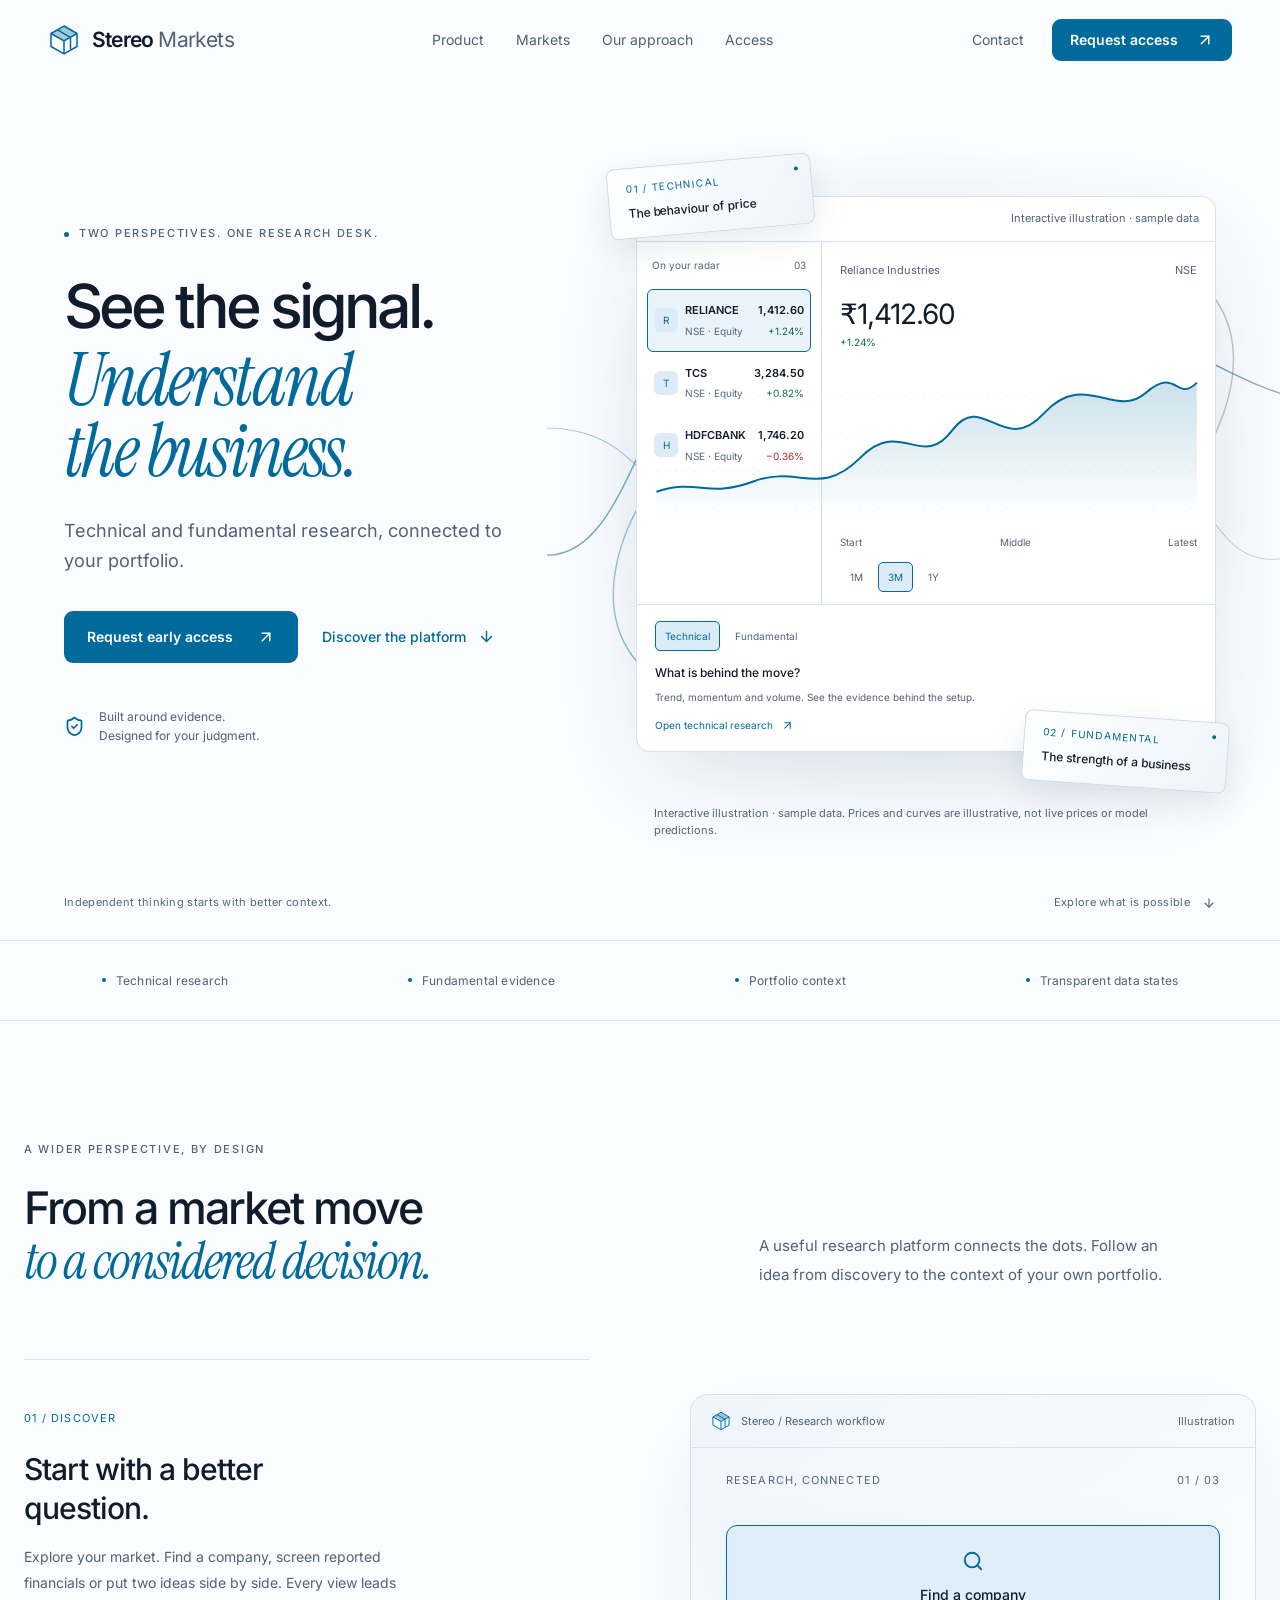
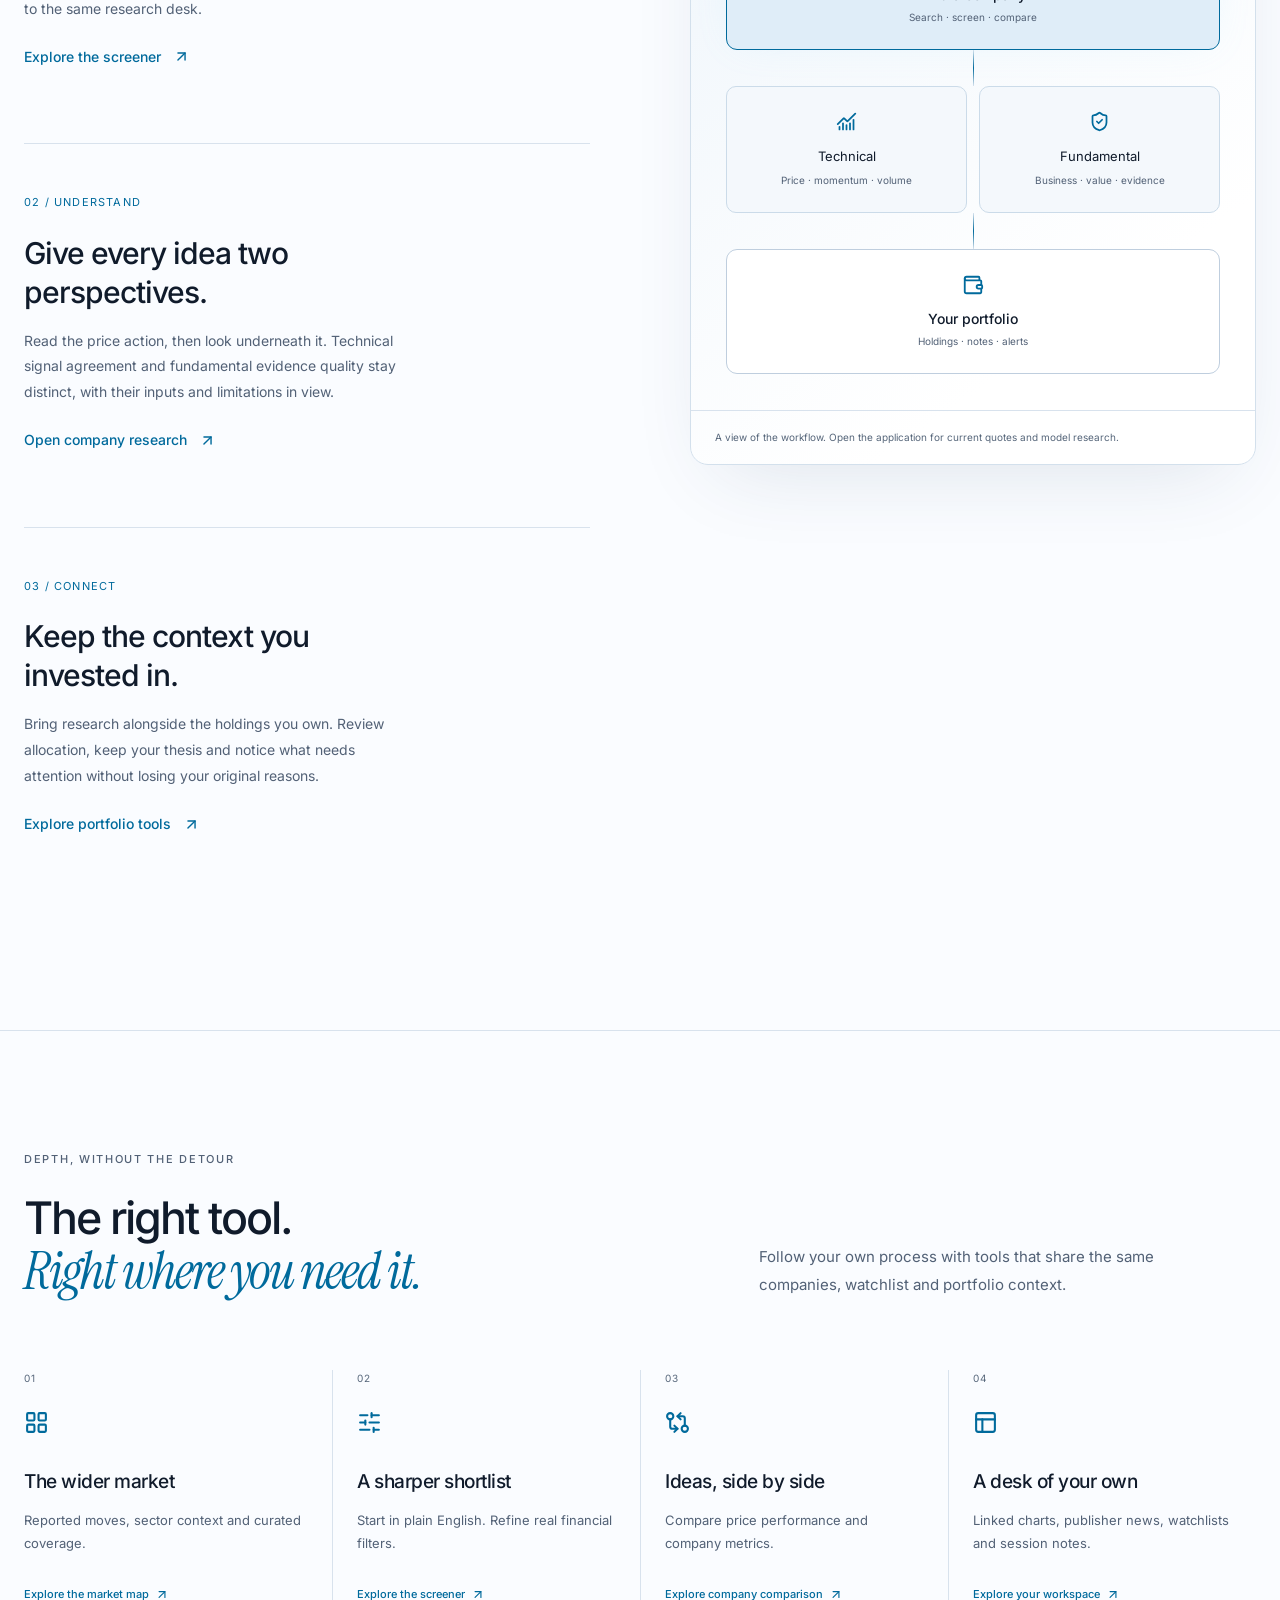
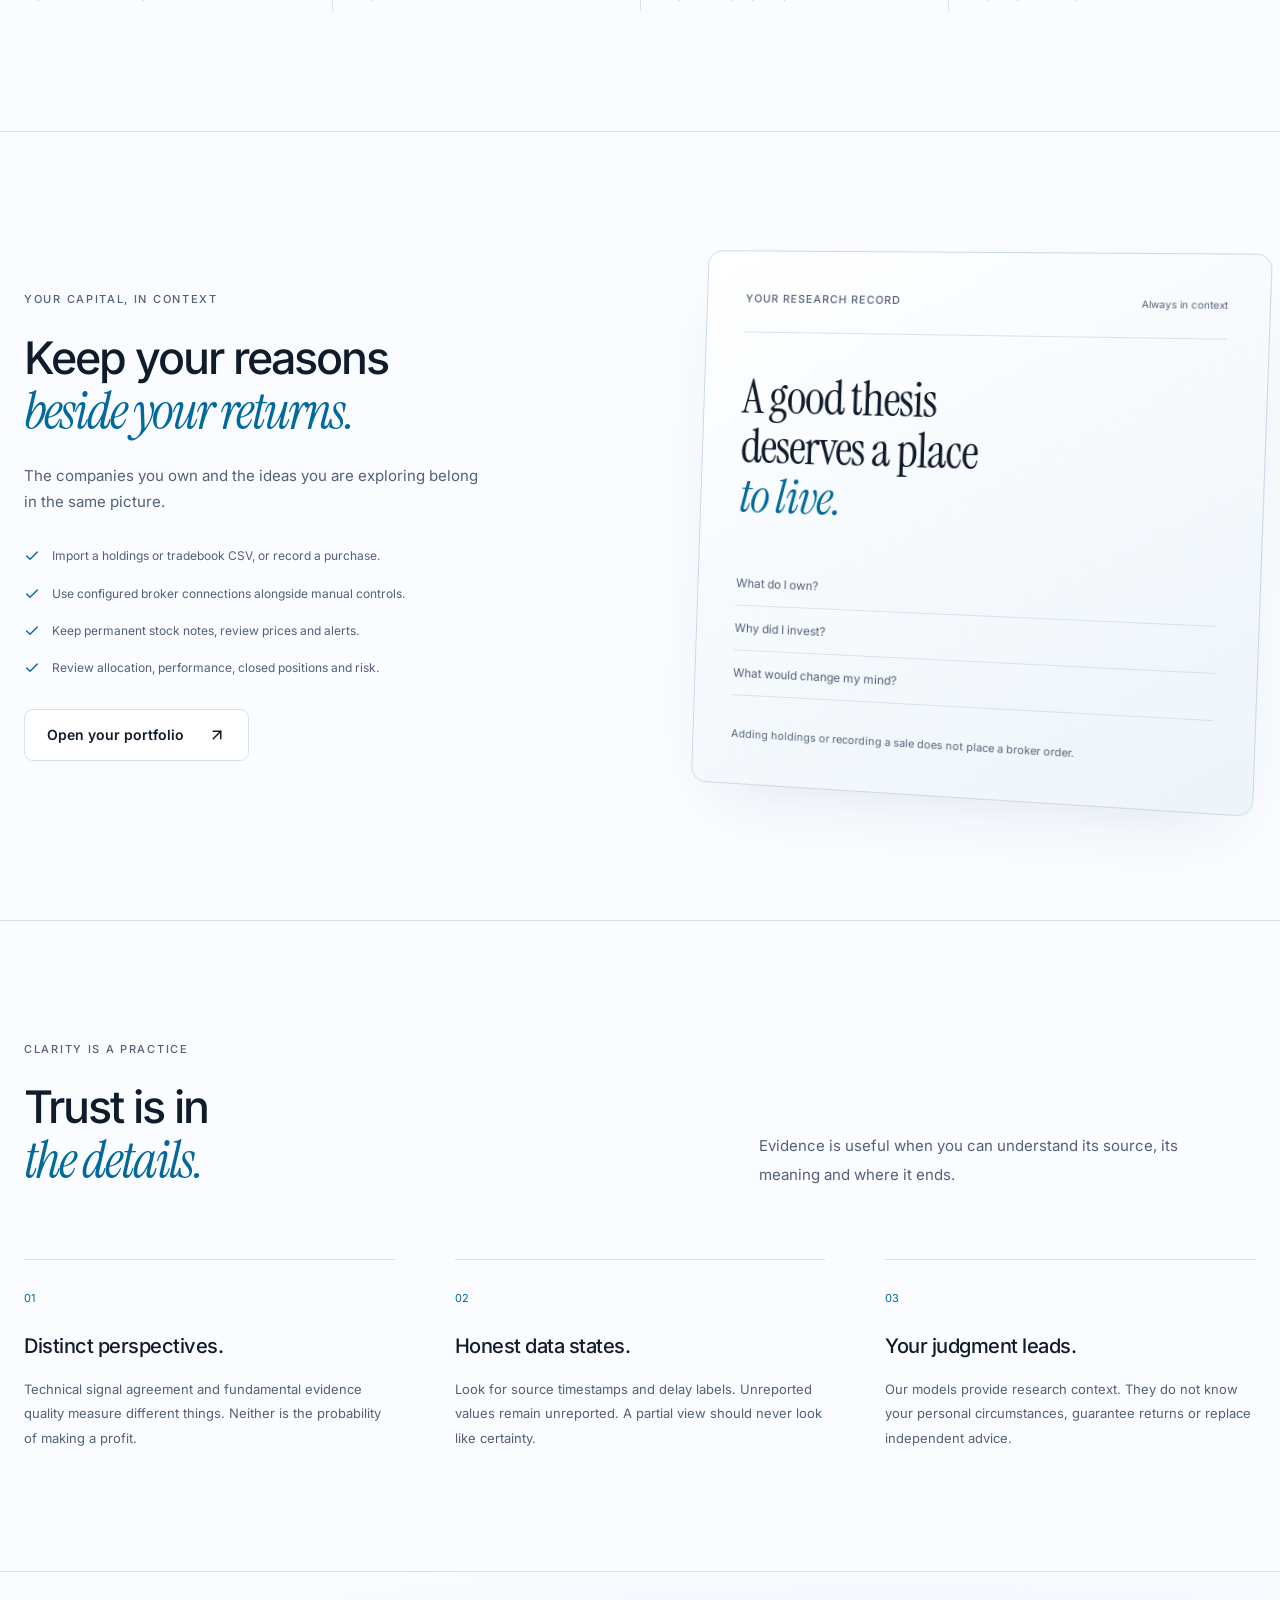
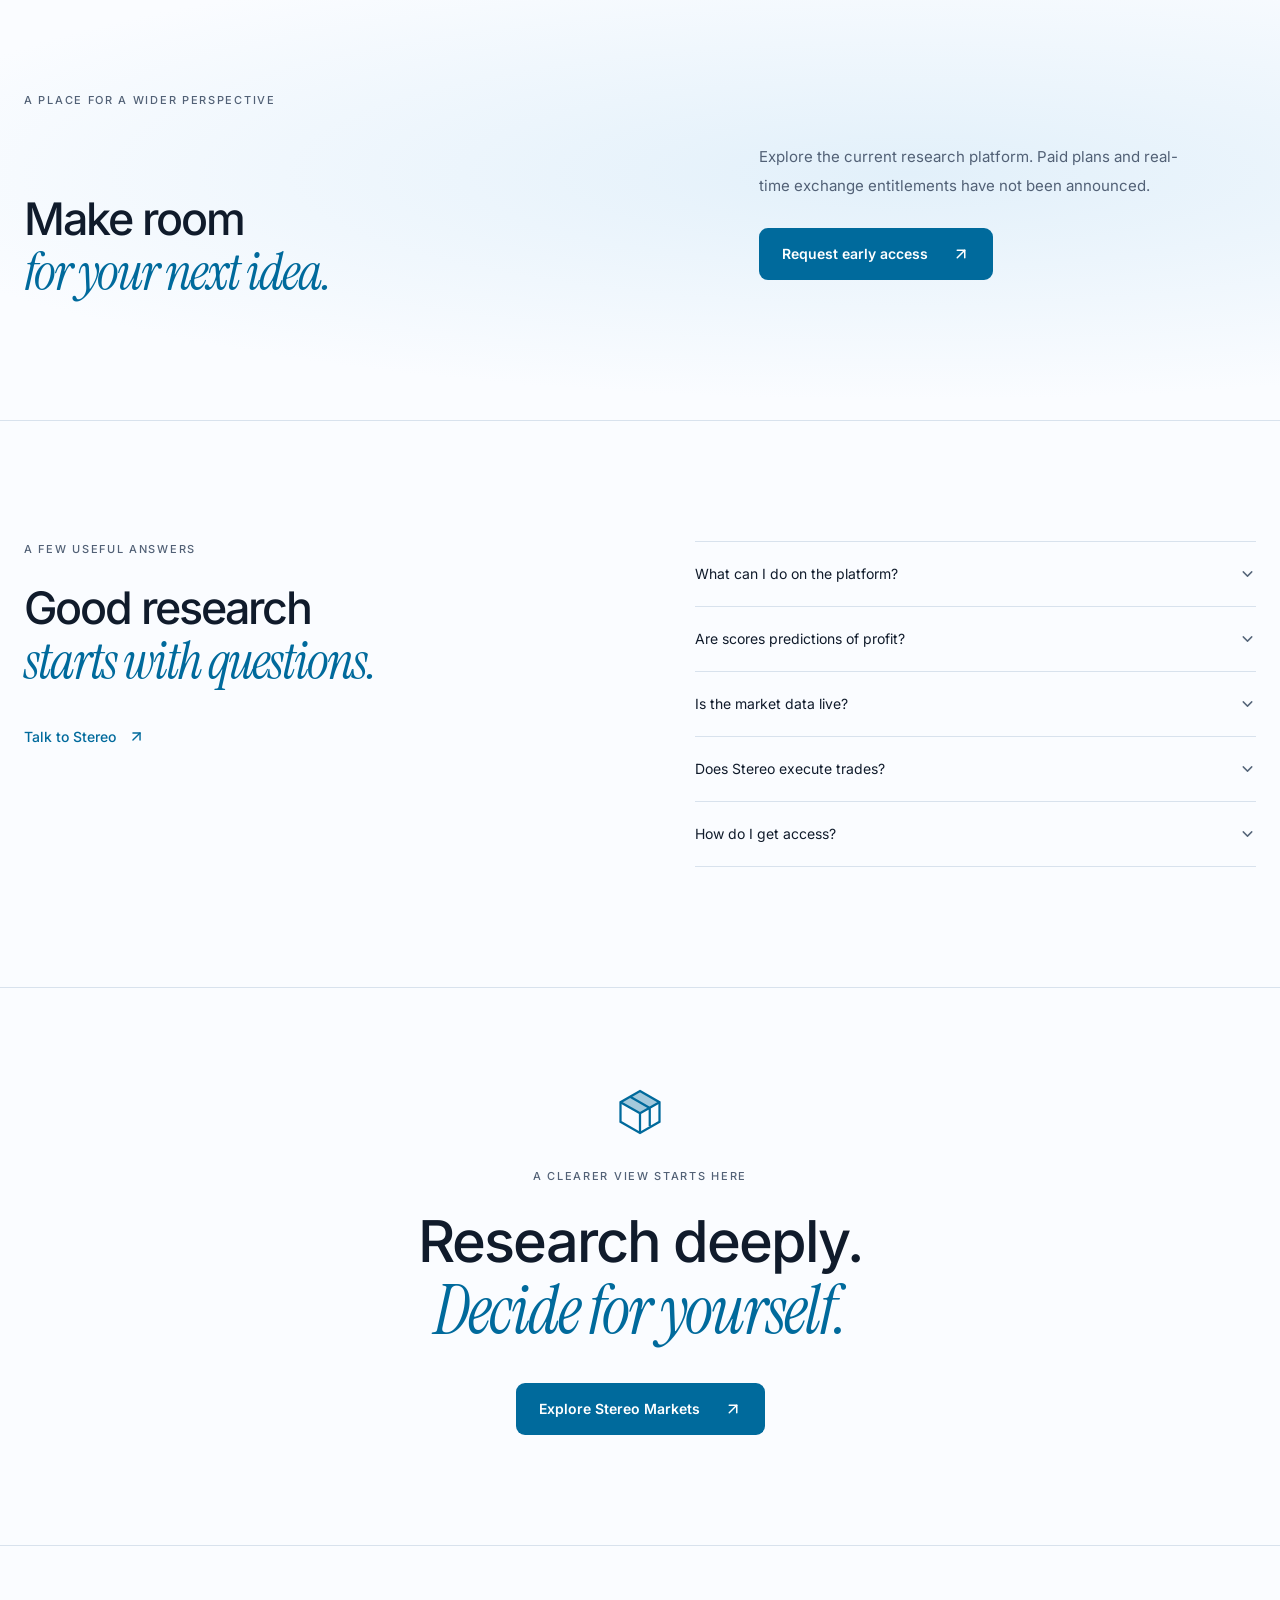
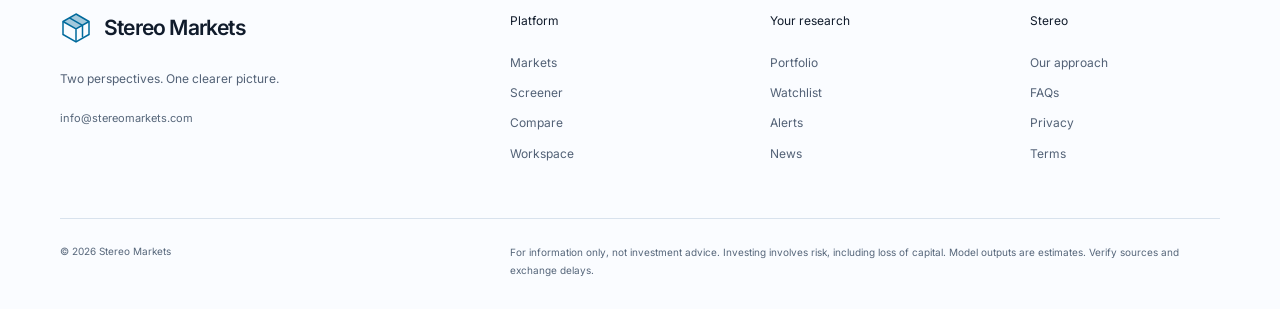
==== commit 8244dc4e: "Synchronize the light cinematic Stereo public website" ====
--- a/index.html
+++ b/index.html
@@ -1,2 +1,2 @@
 <!doctype html>
-<html lang="en"><head><meta charset="utf-8"><meta name="viewport" content="width=device-width,initial-scale=1,viewport-fit=cover"><title>Stereo Markets — See the market. Understand the story.</title><meta name="description" content="Technical research, fundamental analysis and portfolio context in one focused workspace."><meta name="theme-color" content="#05070a"><meta property="og:title" content="Stereo Markets — Two perspectives. One clearer picture."><meta property="og:description" content="Research the market and understand the business in one focused workspace."><meta property="og:type" content="website"><link rel="canonical" href="https://www.stereomarkets.com/"><link rel="icon" href="/favicon.svg" type="image/svg+xml"><link rel="preload" href="/assets/inter-latin.woff2" as="font" type="font/woff2" crossorigin><link rel="stylesheet" href="/assets/fonts.css"><link rel="stylesheet" href="/assets/marketing.css"></head><body><div id="marketing-root"><div class="sm-site"><a class="sm-skip" href="#site-main">Skip to content</a><header class="sm-nav-wrap "><nav class="sm-nav" aria-label="Website navigation"><a href="/" class="sm-brand" aria-label="Stereo Markets home"><svg viewBox="0 0 32 32" fill="none" aria-hidden="true" class="sm-brand-glyph"><path d="M16 2 29 9.5v13L16 30 3 22.5v-13L16 2Z" stroke="currentColor" stroke-width="1.5"></path><path d="m3 9.5 13 7.4 13-7.4M16 17v13M9.5 5.8l13 7.5v12" stroke="currentColor" stroke-width="1.5" stroke-linejoin="round"></path><path d="m3 9.5 13 7.4L29 9.5 16 2 3 9.5Z" fill="currentColor" fill-opacity=".35"></path></svg><span>Stereo<span class="sm-brand-light"> Markets</span></span></a><div class="sm-nav-links"><a href="#research">Product</a><a href="mailto:info@stereomarkets.com?subject=Stereo%20Markets%20access">Markets</a><a href="#access">Access</a><a href="#approach">Our approach</a></div><div class="sm-nav-actions"><a class="sm-sign-in" href="mailto:info@stereomarkets.com?subject=Stereo%20Markets%20access">Contact</a><a class="sm-button sm-button-primary sm-button-small" href="mailto:info@stereomarkets.com?subject=Stereo%20Markets%20access">Request access<svg xmlns="http://www.w3.org/2000/svg" width="24" height="24" viewBox="0 0 24 24" fill="none" stroke="currentColor" stroke-width="2" stroke-linecap="round" stroke-linejoin="round" class="lucide lucide-arrow-up-right" aria-hidden="true"><path d="M7 7h10v10"></path><path d="M7 17 17 7"></path></svg></a></div><button class="sm-menu-toggle" aria-label="Open navigation" aria-expanded="false"><svg xmlns="http://www.w3.org/2000/svg" width="24" height="24" viewBox="0 0 24 24" fill="none" stroke="currentColor" stroke-width="2" stroke-linecap="round" stroke-linejoin="round" class="lucide lucide-menu" aria-hidden="true"><path d="M4 5h16"></path><path d="M4 12h16"></path><path d="M4 19h16"></path></svg></button></nav></header><main id="site-main"><section class="sm-hero"><div class="sm-hero-mesh" aria-hidden="true"></div><div class="sm-hero-copy"><p class="sm-eyebrow"><span></span>One desk. A wider perspective.</p><h1>See the market.<br/><em>Understand the story.</em></h1><p class="sm-lead">The price is only the beginning. Connect market data, business fundamentals and your portfolio in a calmer place to research.</p><div class="sm-hero-actions"><a class="sm-button sm-button-primary" href="mailto:info@stereomarkets.com?subject=Stereo%20Markets%20access">Request early access<svg xmlns="http://www.w3.org/2000/svg" width="24" height="24" viewBox="0 0 24 24" fill="none" stroke="currentColor" stroke-width="2" stroke-linecap="round" stroke-linejoin="round" class="lucide lucide-arrow-up-right" aria-hidden="true"><path d="M7 7h10v10"></path><path d="M7 17 17 7"></path></svg></a><a class="sm-text-link" href="#product-preview">See how it works<svg xmlns="http://www.w3.org/2000/svg" width="24" height="24" viewBox="0 0 24 24" fill="none" stroke="currentColor" stroke-width="2" stroke-linecap="round" stroke-linejoin="round" class="lucide lucide-arrow-down" aria-hidden="true"><path d="M12 5v14"></path><path d="m19 12-7 7-7-7"></path></svg></a></div><div class="sm-hero-note"><svg xmlns="http://www.w3.org/2000/svg" width="24" height="24" viewBox="0 0 24 24" fill="none" stroke="currentColor" stroke-width="2" stroke-linecap="round" stroke-linejoin="round" class="lucide lucide-shield-check" aria-hidden="true"><path d="M20 13c0 5-3.5 7.5-7.66 8.95a1 1 0 0 1-.67-.01C7.5 20.5 4 18 4 13V6a1 1 0 0 1 1-1c2 0 4.5-1.2 6.24-2.72a1.17 1.17 0 0 1 1.52 0C14.51 3.81 17 5 19 5a1 1 0 0 1 1 1z"></path><path d="m9 12 2 2 4-4"></path></svg><span>Evidence before conviction. Your decisions stay yours.</span></div></div><div class="sm-hero-product" id="product-preview"><h2 class="sm-sr-only">Explore the research workspace</h2><div class="sm-product-demo"><div class="sm-demo-top"><span class="sm-demo-dots"><i></i><i></i><i></i></span><span>Your research desk</span><span class="sm-demo-label">Interactive illustration · sample data</span></div><div class="sm-preview-grid"><div class="sm-preview-watch"><div class="sm-panel-label">On your radar<span>03</span></div><button class="sm-watch-row is-selected" aria-pressed="true"><span class="sm-stock-avatar">R</span><span><strong>RELIANCE</strong><small>NSE · Equity</small></span><span class="sm-watch-price"><strong>1,412.60</strong><small class="sm-positive">+1.24%</small></span></button><button class="sm-watch-row " aria-pressed="false"><span class="sm-stock-avatar">T</span><span><strong>TCS</strong><small>NSE · Equity</small></span><span class="sm-watch-price"><strong>3,284.50</strong><small class="sm-positive">+0.82%</small></span></button><button class="sm-watch-row " aria-pressed="false"><span class="sm-stock-avatar">H</span><span><strong>HDFCBANK</strong><small>NSE · Equity</small></span><span class="sm-watch-price"><strong>1,746.20</strong><small class="sm-negative">−0.36%</small></span></button></div><div class="sm-preview-chart"><div class="sm-chart-heading"><p>Reliance Industries<span>NSE</span></p><div class="sm-illustration-price">₹<!-- -->1,412.60<small class="sm-positive">+1.24%</small></div></div><div class="sm-chart-art"><svg viewBox="180 0 350 220" preserveAspectRatio="none" role="img" aria-label="Illustrative 3M price chart; not a live market feed"><defs><linearGradient id="stereo-demo-area" x1="0" x2="0" y1="0" y2="1"><stop offset="0" stop-color="currentColor" stop-opacity=".2"></stop><stop offset="1" stop-color="currentColor" stop-opacity="0"></stop></linearGradient></defs><line x1="0" x2="530" y1="40" y2="40" class="sm-chart-gridline"></line><line x1="0" x2="530" y1="95" y2="95" class="sm-chart-gridline"></line><line x1="0" x2="530" y1="150" y2="150" class="sm-chart-gridline"></line><line x1="0" x2="530" y1="205" y2="205" class="sm-chart-gridline"></line><path d="M0 180 C40 160 50 190 95 165 S160 190 200 130 S260 150 290 90 S340 130 380 65 S450 75 480 35 S510 50 530 20 L530 220 L0 220Z" fill="url(#stereo-demo-area)"></path><path class="sm-demo-line" d="M0 180 C40 160 50 190 95 165 S160 190 200 130 S260 150 290 90 S340 130 380 65 S450 75 480 35 S510 50 530 20" fill="none" stroke="currentColor" stroke-width="2" vector-effect="non-scaling-stroke"></path></svg><div class="sm-chart-labels"><span>Start</span><span>Middle</span><span>Latest</span></div></div><div class="sm-chart-controls" role="group" aria-label="Example chart range"><button aria-pressed="false">1M</button><button aria-pressed="true">3M</button><button aria-pressed="false">1Y</button></div></div></div><div class="sm-analysis-row"><div class="sm-lens-switch" role="group" aria-label="Example research perspective"><button aria-pressed="true">Technical</button><button aria-pressed="false">Fundamental</button></div><div class="sm-analysis-content"><h3>What is behind the move?</h3><p>Trend, momentum and volume. See the evidence behind the setup.</p><a href="mailto:info@stereomarkets.com?subject=Stereo%20Markets%20access">Open <!-- -->technical<!-- --> research<svg xmlns="http://www.w3.org/2000/svg" width="24" height="24" viewBox="0 0 24 24" fill="none" stroke="currentColor" stroke-width="2" stroke-linecap="round" stroke-linejoin="round" class="lucide lucide-arrow-up-right" aria-hidden="true"><path d="M7 7h10v10"></path><path d="M7 17 17 7"></path></svg></a></div></div></div><p class="sm-preview-disclosure">Interactive illustration · sample data. Prices and curves are illustrative, not live prices or model predictions.</p></div></section><div class="sm-proof-row"><span>Two distinct model perspectives.</span><span>Transparent source context.</span><span>Your existing portfolio workflow.</span><span>No guaranteed outcomes.</span></div><section id="research" class="sm-section" data-reveal="true"><div class="sm-section-heading"><div><p class="sm-eyebrow">The product / Made for a considered decision</p><h2>Depth when you need it.<br/><em>Clarity from the start.</em></h2></div><p>Start with the overview. Follow the evidence. Keep the tools you need close, without a terminal’s clutter.</p></div><div class="sm-bento"><article class="sm-feature sm-feature-wide"><div class="sm-feature-visual" aria-hidden="true"><svg xmlns="http://www.w3.org/2000/svg" width="24" height="24" viewBox="0 0 24 24" fill="none" stroke="currentColor" stroke-width="2" stroke-linecap="round" stroke-linejoin="round" class="lucide lucide-chart-no-axes-combined" aria-hidden="true"><path d="M12 16v5"></path><path d="M16 14v7"></path><path d="M20 10v11"></path><path d="m22 3-8.646 8.646a.5.5 0 0 1-.708 0L9.354 8.354a.5.5 0 0 0-.707 0L2 15"></path><path d="M4 18v3"></path><path d="M8 14v7"></path></svg><span>01</span><div class="sm-research-lenses"><span>Technical setup</span><i></i><span>Business fundamentals</span></div></div><div class="sm-feature-copy"><h3>Research the whole picture.</h3><p>Keep technical signal agreement and fundamental evidence quality separate. Inspect both perspectives, their inputs and their limits.</p><a class="sm-text-link" href="mailto:info@stereomarkets.com?subject=Stereo%20Markets%20access">Explore<!-- --> <!-- -->stock research<svg xmlns="http://www.w3.org/2000/svg" width="24" height="24" viewBox="0 0 24 24" fill="none" stroke="currentColor" stroke-width="2" stroke-linecap="round" stroke-linejoin="round" class="lucide lucide-arrow-up-right" aria-hidden="true"><path d="M7 7h10v10"></path><path d="M7 17 17 7"></path></svg></a></div></article><article class="sm-feature sm-feature-map"><div class="sm-feature-visual" aria-hidden="true"><svg xmlns="http://www.w3.org/2000/svg" width="24" height="24" viewBox="0 0 24 24" fill="none" stroke="currentColor" stroke-width="2" stroke-linecap="round" stroke-linejoin="round" class="lucide lucide-layout-grid" aria-hidden="true"><rect width="7" height="7" x="3" y="3" rx="1"></rect><rect width="7" height="7" x="14" y="3" rx="1"></rect><rect width="7" height="7" x="14" y="14" rx="1"></rect><rect width="7" height="7" x="3" y="14" rx="1"></rect></svg><span>02</span><div class="sm-mini-map"><i></i><i></i><i></i><i></i><i></i><i></i><i></i></div></div><div class="sm-feature-copy"><h3>See the market in context.</h3><p>Explore reported daily moves by sector, company, market cap or volume. Your watchlist and holdings can be their own universe.</p><a class="sm-text-link" href="mailto:info@stereomarkets.com?subject=Stereo%20Markets%20access">Explore<!-- --> <!-- -->the market map<svg xmlns="http://www.w3.org/2000/svg" width="24" height="24" viewBox="0 0 24 24" fill="none" stroke="currentColor" stroke-width="2" stroke-linecap="round" stroke-linejoin="round" class="lucide lucide-arrow-up-right" aria-hidden="true"><path d="M7 7h10v10"></path><path d="M7 17 17 7"></path></svg></a></div></article><article class="sm-feature sm-feature-screen"><div class="sm-feature-visual" aria-hidden="true"><svg xmlns="http://www.w3.org/2000/svg" width="24" height="24" viewBox="0 0 24 24" fill="none" stroke="currentColor" stroke-width="2" stroke-linecap="round" stroke-linejoin="round" class="lucide lucide-sliders-horizontal" aria-hidden="true"><path d="M10 5H3"></path><path d="M12 19H3"></path><path d="M14 3v4"></path><path d="M16 17v4"></path><path d="M21 12h-9"></path><path d="M21 19h-5"></path><path d="M21 5h-7"></path><path d="M8 10v4"></path><path d="M8 12H3"></path></svg><span>03</span><div class="sm-mini-command"><svg xmlns="http://www.w3.org/2000/svg" width="24" height="24" viewBox="0 0 24 24" fill="none" stroke="currentColor" stroke-width="2" stroke-linecap="round" stroke-linejoin="round" class="lucide lucide-command" aria-hidden="true"><path d="M15 6v12a3 3 0 1 0 3-3H6a3 3 0 1 0 3 3V6a3 3 0 1 0-3 3h12a3 3 0 1 0-3-3"></path></svg><span>Profitable companies<br/>with revenue growth</span></div></div><div class="sm-feature-copy"><h3>Start with a question.</h3><p>Describe a screen in plain English, then refine the actual filters. Missing data stays missing.</p><a class="sm-text-link" href="mailto:info@stereomarkets.com?subject=Stereo%20Markets%20access">Explore<!-- --> <!-- -->the screener<svg xmlns="http://www.w3.org/2000/svg" width="24" height="24" viewBox="0 0 24 24" fill="none" stroke="currentColor" stroke-width="2" stroke-linecap="round" stroke-linejoin="round" class="lucide lucide-arrow-up-right" aria-hidden="true"><path d="M7 7h10v10"></path><path d="M7 17 17 7"></path></svg></a></div></article><article class="sm-feature sm-feature-compare"><div class="sm-feature-visual" aria-hidden="true"><svg xmlns="http://www.w3.org/2000/svg" width="24" height="24" viewBox="0 0 24 24" fill="none" stroke="currentColor" stroke-width="2" stroke-linecap="round" stroke-linejoin="round" class="lucide lucide-git-compare-arrows" aria-hidden="true"><circle cx="5" cy="6" r="3"></circle><path d="M12 6h5a2 2 0 0 1 2 2v7"></path><path d="m15 9-3-3 3-3"></path><circle cx="19" cy="18" r="3"></circle><path d="M12 18H7a2 2 0 0 1-2-2V9"></path><path d="m9 15 3 3-3 3"></path></svg><span>04</span><div class="sm-mini-compare"><i></i><i></i><i></i></div></div><div class="sm-feature-copy"><h3>Put ideas side by side.</h3><p>Compare price performance and financial metrics across up to five companies.</p><a class="sm-text-link" href="mailto:info@stereomarkets.com?subject=Stereo%20Markets%20access">Explore<!-- --> <!-- -->company comparison<svg xmlns="http://www.w3.org/2000/svg" width="24" height="24" viewBox="0 0 24 24" fill="none" stroke="currentColor" stroke-width="2" stroke-linecap="round" stroke-linejoin="round" class="lucide lucide-arrow-up-right" aria-hidden="true"><path d="M7 7h10v10"></path><path d="M7 17 17 7"></path></svg></a></div></article><article class="sm-feature sm-feature-portfolio"><div class="sm-feature-visual" aria-hidden="true"><svg xmlns="http://www.w3.org/2000/svg" width="24" height="24" viewBox="0 0 24 24" fill="none" stroke="currentColor" stroke-width="2" stroke-linecap="round" stroke-linejoin="round" class="lucide lucide-wallet" aria-hidden="true"><path d="M19 7V4a1 1 0 0 0-1-1H5a2 2 0 0 0 0 4h15a1 1 0 0 1 1 1v4h-3a2 2 0 0 0 0 4h3a1 1 0 0 0 1-1v-2a1 1 0 0 0-1-1"></path><path d="M3 5v14a2 2 0 0 0 2 2h15a1 1 0 0 0 1-1v-4"></path></svg><span>05</span><div class="sm-mini-allocation"><span>Your holdings</span></div></div><div class="sm-feature-copy"><h3>Your capital. In perspective.</h3><p>Connect your existing holdings workflow: manual entries, CSV imports, broker connections, notes, alerts and portfolio research.</p><a class="sm-text-link" href="mailto:info@stereomarkets.com?subject=Stereo%20Markets%20access">Explore<!-- --> <!-- -->your portfolio<svg xmlns="http://www.w3.org/2000/svg" width="24" height="24" viewBox="0 0 24 24" fill="none" stroke="currentColor" stroke-width="2" stroke-linecap="round" stroke-linejoin="round" class="lucide lucide-arrow-up-right" aria-hidden="true"><path d="M7 7h10v10"></path><path d="M7 17 17 7"></path></svg></a></div></article><article class="sm-feature sm-feature-workspace"><div class="sm-feature-visual" aria-hidden="true"><svg xmlns="http://www.w3.org/2000/svg" width="24" height="24" viewBox="0 0 24 24" fill="none" stroke="currentColor" stroke-width="2" stroke-linecap="round" stroke-linejoin="round" class="lucide lucide-panels-top-left" aria-hidden="true"><rect width="18" height="18" x="3" y="3" rx="2"></rect><path d="M3 9h18"></path><path d="M9 21V9"></path></svg><span>06</span><div class="sm-mini-workspace"><i></i><i></i><i></i><i></i></div></div><div class="sm-feature-copy"><h3>Build your own research desk.</h3><p>Arrange charts, publisher news, your watchlist and session notes. Linked groups keep the company in sync.</p><a class="sm-text-link" href="mailto:info@stereomarkets.com?subject=Stereo%20Markets%20access">Explore<!-- --> <!-- -->your workspace<svg xmlns="http://www.w3.org/2000/svg" width="24" height="24" viewBox="0 0 24 24" fill="none" stroke="currentColor" stroke-width="2" stroke-linecap="round" stroke-linejoin="round" class="lucide lucide-arrow-up-right" aria-hidden="true"><path d="M7 7h10v10"></path><path d="M7 17 17 7"></path></svg></a></div></article></div></section><section id="portfolio" class="sm-section sm-portfolio-section" data-reveal="true"><div><p class="sm-eyebrow">Research meets your portfolio</p><h2>Keep your reasons<br/><em>beside your returns.</em></h2><p class="sm-lead">Research is more useful when it remembers your context. Bring the stocks you own into the same workspace as the ideas you are exploring.</p><ul><li><svg xmlns="http://www.w3.org/2000/svg" width="24" height="24" viewBox="0 0 24 24" fill="none" stroke="currentColor" stroke-width="2" stroke-linecap="round" stroke-linejoin="round" class="lucide lucide-check" aria-hidden="true"><path d="M20 6 9 17l-5-5"></path></svg>Import a holdings or tradebook CSV, or record a purchase.</li><li><svg xmlns="http://www.w3.org/2000/svg" width="24" height="24" viewBox="0 0 24 24" fill="none" stroke="currentColor" stroke-width="2" stroke-linecap="round" stroke-linejoin="round" class="lucide lucide-check" aria-hidden="true"><path d="M20 6 9 17l-5-5"></path></svg>Use configured broker connections without losing manual controls.</li><li><svg xmlns="http://www.w3.org/2000/svg" width="24" height="24" viewBox="0 0 24 24" fill="none" stroke="currentColor" stroke-width="2" stroke-linecap="round" stroke-linejoin="round" class="lucide lucide-check" aria-hidden="true"><path d="M20 6 9 17l-5-5"></path></svg>Keep permanent stock notes, review prices and alerts.</li><li><svg xmlns="http://www.w3.org/2000/svg" width="24" height="24" viewBox="0 0 24 24" fill="none" stroke="currentColor" stroke-width="2" stroke-linecap="round" stroke-linejoin="round" class="lucide lucide-check" aria-hidden="true"><path d="M20 6 9 17l-5-5"></path></svg>Review allocation, performance, closed positions and risk.</li></ul><a class="sm-button sm-button-outline" href="mailto:info@stereomarkets.com?subject=Stereo%20Markets%20access">Open your portfolio<svg xmlns="http://www.w3.org/2000/svg" width="24" height="24" viewBox="0 0 24 24" fill="none" stroke="currentColor" stroke-width="2" stroke-linecap="round" stroke-linejoin="round" class="lucide lucide-arrow-up-right" aria-hidden="true"><path d="M7 7h10v10"></path><path d="M7 17 17 7"></path></svg></a></div><div class="sm-portfolio-sheet"><div><span class="sm-eyebrow">Your research record</span><span>Always in context</span></div><h3>A good thesis<br/>deserves a place<br/><em>to live.</em></h3><div class="sm-thesis-lines"><p>What do I own?</p><p>Why did I invest?</p><p>What would change my mind?</p></div><p>Adding holdings or recording a sale does not place a broker order.</p></div></section><section id="approach" class="sm-section" data-reveal="true"><div class="sm-section-heading"><div><p class="sm-eyebrow">Our approach</p><h2>Trust is in<br/><em>the details.</em></h2></div><p>Clarity means showing you the evidence, including where it ends. The interface should help you ask better questions.</p></div><div class="sm-principles"><article><span>01</span><h3>Distinct perspectives.</h3><p>Technical signal agreement and fundamental evidence quality measure different things. Neither is the probability of making a profit.</p></article><article><span>02</span><h3>Honest data states.</h3><p>Look for source timestamps and delay labels. Unreported values remain unreported. A partial view should never look like certainty.</p></article><article><span>03</span><h3>Your judgment leads.</h3><p>Our models provide research context. They do not know your personal circumstances, guarantee returns or replace independent advice.</p></article></div></section><section id="access" class="sm-section sm-access-section" data-reveal="true"><p class="sm-eyebrow">Access / Start with the current platform</p><div class="sm-section-heading"><h2>More perspective.<br/><em>Less friction.</em></h2><div><p>Explore the application’s current tools. Paid plans and real-time exchange entitlements have not been announced.</p><a class="sm-button sm-button-primary" href="mailto:info@stereomarkets.com?subject=Stereo%20Markets%20access">Request early access<svg xmlns="http://www.w3.org/2000/svg" width="24" height="24" viewBox="0 0 24 24" fill="none" stroke="currentColor" stroke-width="2" stroke-linecap="round" stroke-linejoin="round" class="lucide lucide-arrow-up-right" aria-hidden="true"><path d="M7 7h10v10"></path><path d="M7 17 17 7"></path></svg></a></div></div></section><section id="questions" class="sm-section sm-faq" data-reveal="true"><div><p class="sm-eyebrow">A few useful answers</p><h2>Good research<br/><em>starts with questions.</em></h2><a class="sm-text-link" href="mailto:info@stereomarkets.com">Talk to Stereo<svg xmlns="http://www.w3.org/2000/svg" width="24" height="24" viewBox="0 0 24 24" fill="none" stroke="currentColor" stroke-width="2" stroke-linecap="round" stroke-linejoin="round" class="lucide lucide-arrow-up-right" aria-hidden="true"><path d="M7 7h10v10"></path><path d="M7 17 17 7"></path></svg></a></div><div class="sm-faq-list"><details><summary>What can I do on the platform?<svg xmlns="http://www.w3.org/2000/svg" width="24" height="24" viewBox="0 0 24 24" fill="none" stroke="currentColor" stroke-width="2" stroke-linecap="round" stroke-linejoin="round" class="lucide lucide-chevron-down" aria-hidden="true"><path d="m6 9 6 6 6-6"></path></svg></summary><p>Research companies through technical and fundamental models, explore markets, screen curated coverage, compare companies, build watchlists, track holdings, read publisher news and arrange a research workspace. Existing notes, alerts, CSV imports and configured broker connections remain available.</p></details><details><summary>Are scores predictions of profit?<svg xmlns="http://www.w3.org/2000/svg" width="24" height="24" viewBox="0 0 24 24" fill="none" stroke="currentColor" stroke-width="2" stroke-linecap="round" stroke-linejoin="round" class="lucide lucide-chevron-down" aria-hidden="true"><path d="m6 9 6 6 6-6"></path></svg></summary><p>No. Technical signal agreement describes alignment among technical signals. Fundamental evidence quality describes the support behind a business assessment. Snapshot check radars are separate, transparent research aids. None is a probability of profit or a guarantee.</p></details><details><summary>Is the market data live?<svg xmlns="http://www.w3.org/2000/svg" width="24" height="24" viewBox="0 0 24 24" fill="none" stroke="currentColor" stroke-width="2" stroke-linecap="round" stroke-linejoin="round" class="lucide lucide-chevron-down" aria-hidden="true"><path d="m6 9 6 6 6-6"></path></svg></summary><p>Check each quote’s source, timestamp and delay label. Availability depends on the data source and exchange. We do not promise a real-time entitlement without a configured, verified data agreement. Public illustrations are labelled as sample data.</p></details><details><summary>Does Stereo execute trades?<svg xmlns="http://www.w3.org/2000/svg" width="24" height="24" viewBox="0 0 24 24" fill="none" stroke="currentColor" stroke-width="2" stroke-linecap="round" stroke-linejoin="round" class="lucide lucide-chevron-down" aria-hidden="true"><path d="m6 9 6 6 6-6"></path></svg></summary><p>No. Adding a holding or recording a sale updates your portfolio records; it does not place a broker order. Confirm any actual order in your broker’s own application.</p></details><details><summary>How do I get access?<svg xmlns="http://www.w3.org/2000/svg" width="24" height="24" viewBox="0 0 24 24" fill="none" stroke="currentColor" stroke-width="2" stroke-linecap="round" stroke-linejoin="round" class="lucide lucide-chevron-down" aria-hidden="true"><path d="m6 9 6 6 6-6"></path></svg></summary><p>Use Request access to contact us. No payment information or investment commitment is required to enquire.</p></details></div></section><section class="sm-section sm-final" data-reveal="true"><p class="sm-eyebrow">Make room for a clearer view.</p><h2>Research deeply.<br/><em>Decide for yourself.</em></h2><a class="sm-button sm-button-primary" href="mailto:info@stereomarkets.com?subject=Stereo%20Markets%20access">Explore Stereo Markets<svg xmlns="http://www.w3.org/2000/svg" width="24" height="24" viewBox="0 0 24 24" fill="none" stroke="currentColor" stroke-width="2" stroke-linecap="round" stroke-linejoin="round" class="lucide lucide-arrow-up-right" aria-hidden="true"><path d="M7 7h10v10"></path><path d="M7 17 17 7"></path></svg></a></section></main><footer class="sm-footer"><div class="sm-footer-grid"><div><a class="sm-brand" href="/"><svg viewBox="0 0 32 32" fill="none" aria-hidden="true" class="sm-brand-glyph"><path d="M16 2 29 9.5v13L16 30 3 22.5v-13L16 2Z" stroke="currentColor" stroke-width="1.5"></path><path d="m3 9.5 13 7.4 13-7.4M16 17v13M9.5 5.8l13 7.5v12" stroke="currentColor" stroke-width="1.5" stroke-linejoin="round"></path><path d="m3 9.5 13 7.4L29 9.5 16 2 3 9.5Z" fill="currentColor" fill-opacity=".35"></path></svg>Stereo Markets</a><p>A clearer place to research the market.</p><a href="mailto:info@stereomarkets.com">info@stereomarkets.com</a></div><nav aria-label="Platform links"><span>Platform</span><a href="mailto:info@stereomarkets.com?subject=Stereo%20Markets%20access">Markets</a><a href="mailto:info@stereomarkets.com?subject=Stereo%20Markets%20access">Screener</a><a href="mailto:info@stereomarkets.com?subject=Stereo%20Markets%20access">Compare</a><a href="mailto:info@stereomarkets.com?subject=Stereo%20Markets%20access">Workspace</a></nav><nav aria-label="Your research links"><span>Your research</span><a href="mailto:info@stereomarkets.com?subject=Stereo%20Markets%20access">Portfolio</a><a href="mailto:info@stereomarkets.com?subject=Stereo%20Markets%20access">Watchlist</a><a href="mailto:info@stereomarkets.com?subject=Stereo%20Markets%20access">Alerts</a><a href="mailto:info@stereomarkets.com?subject=Stereo%20Markets%20access">News</a></nav><nav aria-label="Company links"><span>Stereo</span><a href="#approach">Our approach</a><a href="#questions">FAQs</a><a href="https://www.stereomarkets.com/privacy.html">Privacy</a><a href="https://www.stereomarkets.com/terms.html">Terms</a></nav></div><div class="sm-footer-bottom"><span>© <!-- -->2026<!-- --> Stereo Markets</span><p>For information only, not investment advice. Investing involves risk, including loss of capital. Model outputs are estimates. Verify sources and exchange delays.</p></div></footer></div></div><script type="module" src="/assets/marketing.js"></script></body></html>
+<html lang="en"><head><meta charset="utf-8"><meta name="viewport" content="width=device-width,initial-scale=1,viewport-fit=cover"><title>Stereo Markets — See the signal. Understand the business.</title><meta name="description" content="Technical and fundamental research, connected to your portfolio."><meta name="theme-color" content="#fafcff"><meta property="og:title" content="Stereo Markets — Two perspectives. One clearer picture."><meta property="og:description" content="Research the market and understand the business in one focused workspace."><meta property="og:type" content="website"><link rel="canonical" href="https://www.stereomarkets.com/"><link rel="icon" href="/favicon.svg" type="image/svg+xml"><link rel="preload" href="/assets/inter-latin.woff2" as="font" type="font/woff2" crossorigin><link rel="preload" href="/assets/instrument-serif-italic.woff2" as="font" type="font/woff2" crossorigin><link rel="stylesheet" href="/assets/fonts.css"><link rel="stylesheet" href="/assets/marketing.css"></head><body><div id="marketing-root"><div class="sm-site"><a class="sm-skip" href="#site-main">Skip to content</a><header class="sm-nav-wrap "><nav class="sm-nav" aria-label="Website navigation"><a href="/" class="sm-brand" aria-label="Stereo Markets home"><svg viewBox="0 0 32 32" fill="none" aria-hidden="true" class="sm-brand-glyph"><path d="M16 2 29 9.5v13L16 30 3 22.5v-13L16 2Z" stroke="currentColor" stroke-width="1.5"></path><path d="m3 9.5 13 7.4 13-7.4M16 17v13M9.5 5.8l13 7.5v12" stroke="currentColor" stroke-width="1.5" stroke-linejoin="round"></path><path d="m3 9.5 13 7.4L29 9.5 16 2 3 9.5Z" fill="currentColor" fill-opacity=".35"></path></svg><span>Stereo<span class="sm-brand-light"> Markets</span></span></a><div class="sm-nav-links"><a href="#research">Product</a><a href="mailto:info@stereomarkets.com?subject=Stereo%20Markets%20access">Markets</a><a href="#approach">Our approach</a><a href="#access">Access</a></div><div class="sm-nav-actions"><a class="sm-sign-in" href="mailto:info@stereomarkets.com?subject=Stereo%20Markets%20access">Contact</a><a class="sm-button sm-button-primary sm-button-small" href="mailto:info@stereomarkets.com?subject=Stereo%20Markets%20access">Request access<svg xmlns="http://www.w3.org/2000/svg" width="24" height="24" viewBox="0 0 24 24" fill="none" stroke="currentColor" stroke-width="2" stroke-linecap="round" stroke-linejoin="round" class="lucide lucide-arrow-up-right" aria-hidden="true"><path d="M7 7h10v10"></path><path d="M7 17 17 7"></path></svg></a></div><button class="sm-menu-toggle" aria-label="Open navigation" aria-expanded="false"><svg xmlns="http://www.w3.org/2000/svg" width="24" height="24" viewBox="0 0 24 24" fill="none" stroke="currentColor" stroke-width="2" stroke-linecap="round" stroke-linejoin="round" class="lucide lucide-menu" aria-hidden="true"><path d="M4 5h16"></path><path d="M4 12h16"></path><path d="M4 19h16"></path></svg></button></nav></header><main id="site-main"><section class="sm-hero"><div class="sm-hero-copy"><p class="sm-eyebrow"><span></span> Two perspectives. One research desk.</p><h1><span>See the signal.</span><em>Understand<br/>the business.</em></h1><p class="sm-lead">Technical and fundamental research, connected to your portfolio.</p><div class="sm-hero-actions"><a class="sm-button sm-button-primary" href="mailto:info@stereomarkets.com?subject=Stereo%20Markets%20access">Request early access<svg xmlns="http://www.w3.org/2000/svg" width="24" height="24" viewBox="0 0 24 24" fill="none" stroke="currentColor" stroke-width="2" stroke-linecap="round" stroke-linejoin="round" class="lucide lucide-arrow-up-right" aria-hidden="true"><path d="M7 7h10v10"></path><path d="M7 17 17 7"></path></svg></a><a class="sm-text-link" href="#research">Discover the platform<svg xmlns="http://www.w3.org/2000/svg" width="24" height="24" viewBox="0 0 24 24" fill="none" stroke="currentColor" stroke-width="2" stroke-linecap="round" stroke-linejoin="round" class="lucide lucide-arrow-down" aria-hidden="true"><path d="M12 5v14"></path><path d="m19 12-7 7-7-7"></path></svg></a></div><div class="sm-hero-note"><svg xmlns="http://www.w3.org/2000/svg" width="24" height="24" viewBox="0 0 24 24" fill="none" stroke="currentColor" stroke-width="2" stroke-linecap="round" stroke-linejoin="round" class="lucide lucide-shield-check" aria-hidden="true"><path d="M20 13c0 5-3.5 7.5-7.66 8.95a1 1 0 0 1-.67-.01C7.5 20.5 4 18 4 13V6a1 1 0 0 1 1-1c2 0 4.5-1.2 6.24-2.72a1.17 1.17 0 0 1 1.52 0C14.51 3.81 17 5 19 5a1 1 0 0 1 1 1z"></path><path d="m9 12 2 2 4-4"></path></svg><span>Built around evidence. <br/>Designed for your judgment.</span></div></div><div class="sm-hero-product" id="product-preview"><h2 class="sm-sr-only">Explore the research workspace</h2><div class="sm-research-scene" data-ambient="false"><svg class="sm-orbit-graphic" viewBox="0 0 800 800" fill="none" aria-hidden="true"><defs><linearGradient id="stereo-ice-ribbon" x1="100" y1="100" x2="700" y2="650" gradientUnits="userSpaceOnUse"><stop stop-color="var(--sm-blue)" stop-opacity=".05"></stop><stop offset=".45" stop-color="var(--sm-blue)" stop-opacity=".9"></stop><stop offset="1" stop-color="var(--sm-ink)" stop-opacity=".05"></stop></linearGradient><radialGradient id="stereo-orbit-haze"><stop stop-color="var(--sm-blue)" stop-opacity=".12"></stop><stop offset="1" stop-color="var(--sm-blue)" stop-opacity="0"></stop></radialGradient></defs><circle cx="400" cy="400" r="350" fill="url(#stereo-orbit-haze)"></circle><g style="transform-origin:400px 400px"><ellipse cx="400" cy="400" rx="350" ry="185" transform="rotate(-35 400 400)" stroke="url(#stereo-ice-ribbon)" stroke-width="1.5"></ellipse><ellipse cx="400" cy="400" rx="350" ry="185" transform="rotate(35 400 400)" stroke="url(#stereo-ice-ribbon)"></ellipse><circle cx="105" cy="310" r="5" fill="var(--sm-blue)"></circle><circle cx="684" cy="490" r="3" fill="var(--sm-ink)"></circle></g><path d="M15 480C120 480 110 210 265 250S415 610 530 400S660 290 785 320" stroke="url(#stereo-ice-ribbon)" stroke-width="1.5"></path><path d="M15 350C170 350 130 570 300 500S400 140 550 260S680 510 785 480" stroke="url(#stereo-ice-ribbon)"></path></svg><div class="sm-perspective-tag sm-tag-technical"><span>01 / Technical</span><strong>The behaviour of price</strong><i></i></div><div class="sm-scene-product"><div class="sm-product-demo"><div class="sm-demo-top"><span class="sm-demo-dots"><i></i><i></i><i></i></span><span>Your research desk</span><span class="sm-demo-label">Interactive illustration · sample data</span></div><div class="sm-preview-grid"><div class="sm-preview-watch"><div class="sm-panel-label">On your radar<span>03</span></div><button class="sm-watch-row is-selected" aria-pressed="true"><span class="sm-stock-avatar">R</span><span><strong>RELIANCE</strong><small>NSE · Equity</small></span><span class="sm-watch-price"><strong>1,412.60</strong><small class="sm-positive">+1.24%</small></span></button><button class="sm-watch-row " aria-pressed="false"><span class="sm-stock-avatar">T</span><span><strong>TCS</strong><small>NSE · Equity</small></span><span class="sm-watch-price"><strong>3,284.50</strong><small class="sm-positive">+0.82%</small></span></button><button class="sm-watch-row " aria-pressed="false"><span class="sm-stock-avatar">H</span><span><strong>HDFCBANK</strong><small>NSE · Equity</small></span><span class="sm-watch-price"><strong>1,746.20</strong><small class="sm-negative">−0.36%</small></span></button></div><div class="sm-preview-chart"><div class="sm-chart-heading"><p>Reliance Industries<span>NSE</span></p><div class="sm-illustration-price">₹<!-- -->1,412.60<small class="sm-positive">+1.24%</small></div></div><div class="sm-chart-art"><svg viewBox="180 0 350 220" preserveAspectRatio="none" role="img" aria-label="Illustrative 3M price chart; not a live market feed"><defs><linearGradient id="stereo-demo-area" x1="0" x2="0" y1="0" y2="1"><stop offset="0" stop-color="currentColor" stop-opacity=".2"></stop><stop offset="1" stop-color="currentColor" stop-opacity="0"></stop></linearGradient></defs><line x1="0" x2="530" y1="40" y2="40" class="sm-chart-gridline"></line><line x1="0" x2="530" y1="95" y2="95" class="sm-chart-gridline"></line><line x1="0" x2="530" y1="150" y2="150" class="sm-chart-gridline"></line><line x1="0" x2="530" y1="205" y2="205" class="sm-chart-gridline"></line><path d="M0 180 C40 160 50 190 95 165 S160 190 200 130 S260 150 290 90 S340 130 380 65 S450 75 480 35 S510 50 530 20 L530 220 L0 220Z" fill="url(#stereo-demo-area)"></path><path class="sm-demo-line" d="M0 180 C40 160 50 190 95 165 S160 190 200 130 S260 150 290 90 S340 130 380 65 S450 75 480 35 S510 50 530 20" fill="none" stroke="currentColor" stroke-width="2" vector-effect="non-scaling-stroke"></path></svg><div class="sm-chart-labels"><span>Start</span><span>Middle</span><span>Latest</span></div></div><div class="sm-chart-controls" role="group" aria-label="Example chart range"><button aria-pressed="false">1M</button><button aria-pressed="true">3M</button><button aria-pressed="false">1Y</button></div></div></div><div class="sm-analysis-row"><div class="sm-lens-switch" role="group" aria-label="Example research perspective"><button aria-pressed="true">Technical</button><button aria-pressed="false">Fundamental</button></div><div class="sm-analysis-content"><h3>What is behind the move?</h3><p>Trend, momentum and volume. See the evidence behind the setup.</p><a href="mailto:info@stereomarkets.com?subject=Stereo%20Markets%20access">Open <!-- -->technical<!-- --> research<svg xmlns="http://www.w3.org/2000/svg" width="24" height="24" viewBox="0 0 24 24" fill="none" stroke="currentColor" stroke-width="2" stroke-linecap="round" stroke-linejoin="round" class="lucide lucide-arrow-up-right" aria-hidden="true"><path d="M7 7h10v10"></path><path d="M7 17 17 7"></path></svg></a></div></div></div></div><div class="sm-perspective-tag sm-tag-business"><span>02 / Fundamental</span><strong>The strength of a business</strong><i></i></div></div><p class="sm-preview-disclosure">Interactive illustration · sample data. Prices and curves are illustrative, not live prices or model predictions.</p></div><div class="sm-hero-bottom"><span>Independent thinking starts with better context.</span><a href="#research">Explore what is possible<svg xmlns="http://www.w3.org/2000/svg" width="24" height="24" viewBox="0 0 24 24" fill="none" stroke="currentColor" stroke-width="2" stroke-linecap="round" stroke-linejoin="round" class="lucide lucide-arrow-down" aria-hidden="true"><path d="M12 5v14"></path><path d="m19 12-7 7-7-7"></path></svg></a></div></section><div class="sm-proof-row"><span><i></i> Technical research</span><span><i></i> Fundamental evidence</span><span><i></i> Portfolio context</span><span><i></i> Transparent data states</span></div><section class="sm-section sm-journey" id="research"><div class="sm-section-heading"><div><p class="sm-eyebrow">A wider perspective, by design</p><h2>From a market move<br/><em>to a considered decision.</em></h2></div><p>A useful research platform connects the dots. Follow an idea from discovery to the context of your own portfolio.</p></div><div class="sm-journey-layout"><div class="sm-journey-chapters"><article class="sm-chapter" data-chapter="0"><span class="sm-chapter-number">01<!-- --> / <!-- -->Discover</span><h3>Start with a better question.</h3><p>Explore your market. Find a company, screen reported financials or put two ideas side by side. Every view leads to the same research desk.</p><a class="sm-text-link" href="mailto:info@stereomarkets.com?subject=Stereo%20Markets%20access">Explore the screener<svg xmlns="http://www.w3.org/2000/svg" width="24" height="24" viewBox="0 0 24 24" fill="none" stroke="currentColor" stroke-width="2" stroke-linecap="round" stroke-linejoin="round" class="lucide lucide-arrow-up-right" aria-hidden="true"><path d="M7 7h10v10"></path><path d="M7 17 17 7"></path></svg></a></article><article class="sm-chapter" data-chapter="1"><span class="sm-chapter-number">02<!-- --> / <!-- -->Understand</span><h3>Give every idea two perspectives.</h3><p>Read the price action, then look underneath it. Technical signal agreement and fundamental evidence quality stay distinct, with their inputs and limitations in view.</p><a class="sm-text-link" href="mailto:info@stereomarkets.com?subject=Stereo%20Markets%20access">Open company research<svg xmlns="http://www.w3.org/2000/svg" width="24" height="24" viewBox="0 0 24 24" fill="none" stroke="currentColor" stroke-width="2" stroke-linecap="round" stroke-linejoin="round" class="lucide lucide-arrow-up-right" aria-hidden="true"><path d="M7 7h10v10"></path><path d="M7 17 17 7"></path></svg></a></article><article class="sm-chapter" data-chapter="2"><span class="sm-chapter-number">03<!-- --> / <!-- -->Connect</span><h3>Keep the context you invested in.</h3><p>Bring research alongside the holdings you own. Review allocation, keep your thesis and notice what needs attention without losing your original reasons.</p><a class="sm-text-link" href="mailto:info@stereomarkets.com?subject=Stereo%20Markets%20access">Explore portfolio tools<svg xmlns="http://www.w3.org/2000/svg" width="24" height="24" viewBox="0 0 24 24" fill="none" stroke="currentColor" stroke-width="2" stroke-linecap="round" stroke-linejoin="round" class="lucide lucide-arrow-up-right" aria-hidden="true"><path d="M7 7h10v10"></path><path d="M7 17 17 7"></path></svg></a></article></div><div class="sm-journey-sticky"><div class="sm-journey-preview" data-chapter="0"><div class="sm-journey-window-bar"><svg viewBox="0 0 32 32" fill="none" aria-hidden="true" class="sm-brand-glyph"><path d="M16 2 29 9.5v13L16 30 3 22.5v-13L16 2Z" stroke="currentColor" stroke-width="1.5"></path><path d="m3 9.5 13 7.4 13-7.4M16 17v13M9.5 5.8l13 7.5v12" stroke="currentColor" stroke-width="1.5" stroke-linejoin="round"></path><path d="m3 9.5 13 7.4L29 9.5 16 2 3 9.5Z" fill="currentColor" fill-opacity=".35"></path></svg><span>Stereo / Research workflow</span><span>Illustration</span></div><div class="sm-journey-canvas"><div class="sm-journey-index"><span>RESEARCH, CONNECTED</span><span>01<!-- --> / 03</span></div><div class="sm-flow-node sm-flow-discover"><svg xmlns="http://www.w3.org/2000/svg" width="24" height="24" viewBox="0 0 24 24" fill="none" stroke="currentColor" stroke-width="2" stroke-linecap="round" stroke-linejoin="round" class="lucide lucide-search" aria-hidden="true"><path d="m21 21-4.34-4.34"></path><circle cx="11" cy="11" r="8"></circle></svg><span>Find a company</span><small>Search · screen · compare</small></div><div class="sm-flow-connector"></div><div class="sm-flow-perspectives"><div><svg xmlns="http://www.w3.org/2000/svg" width="24" height="24" viewBox="0 0 24 24" fill="none" stroke="currentColor" stroke-width="2" stroke-linecap="round" stroke-linejoin="round" class="lucide lucide-chart-no-axes-combined" aria-hidden="true"><path d="M12 16v5"></path><path d="M16 14v7"></path><path d="M20 10v11"></path><path d="m22 3-8.646 8.646a.5.5 0 0 1-.708 0L9.354 8.354a.5.5 0 0 0-.707 0L2 15"></path><path d="M4 18v3"></path><path d="M8 14v7"></path></svg><span>Technical</span><small>Price · momentum · volume</small></div><div><svg xmlns="http://www.w3.org/2000/svg" width="24" height="24" viewBox="0 0 24 24" fill="none" stroke="currentColor" stroke-width="2" stroke-linecap="round" stroke-linejoin="round" class="lucide lucide-shield-check" aria-hidden="true"><path d="M20 13c0 5-3.5 7.5-7.66 8.95a1 1 0 0 1-.67-.01C7.5 20.5 4 18 4 13V6a1 1 0 0 1 1-1c2 0 4.5-1.2 6.24-2.72a1.17 1.17 0 0 1 1.52 0C14.51 3.81 17 5 19 5a1 1 0 0 1 1 1z"></path><path d="m9 12 2 2 4-4"></path></svg><span>Fundamental</span><small>Business · value · evidence</small></div></div><div class="sm-flow-connector"></div><div class="sm-flow-node sm-flow-portfolio"><svg xmlns="http://www.w3.org/2000/svg" width="24" height="24" viewBox="0 0 24 24" fill="none" stroke="currentColor" stroke-width="2" stroke-linecap="round" stroke-linejoin="round" class="lucide lucide-wallet" aria-hidden="true"><path d="M19 7V4a1 1 0 0 0-1-1H5a2 2 0 0 0 0 4h15a1 1 0 0 1 1 1v4h-3a2 2 0 0 0 0 4h3a1 1 0 0 0 1-1v-2a1 1 0 0 0-1-1"></path><path d="M3 5v14a2 2 0 0 0 2 2h15a1 1 0 0 0 1-1v-4"></path></svg><span>Your portfolio</span><small>Holdings · notes · alerts</small></div></div><p class="sm-journey-caption">A view of the workflow. Open the application for current quotes and model research.</p></div></div></div></section><section class="sm-section sm-tool-section"><div class="sm-section-heading"><div><p class="sm-eyebrow">Depth, without the detour</p><h2>The right tool.<br/><em>Right where you need it.</em></h2></div><p>Follow your own process with tools that share the same companies, watchlist and portfolio context.</p></div><div class="sm-tool-grid"><article class="sm-tool"><span class="sm-tool-index">0<!-- -->1</span><svg xmlns="http://www.w3.org/2000/svg" width="24" height="24" viewBox="0 0 24 24" fill="none" stroke="currentColor" stroke-width="2" stroke-linecap="round" stroke-linejoin="round" class="lucide lucide-layout-grid" aria-hidden="true"><rect width="7" height="7" x="3" y="3" rx="1"></rect><rect width="7" height="7" x="14" y="3" rx="1"></rect><rect width="7" height="7" x="14" y="14" rx="1"></rect><rect width="7" height="7" x="3" y="14" rx="1"></rect></svg><h3>The wider market</h3><p>Reported moves, sector context and curated coverage.</p><a class="sm-text-link" href="mailto:info@stereomarkets.com?subject=Stereo%20Markets%20access">Explore the market map<svg xmlns="http://www.w3.org/2000/svg" width="24" height="24" viewBox="0 0 24 24" fill="none" stroke="currentColor" stroke-width="2" stroke-linecap="round" stroke-linejoin="round" class="lucide lucide-arrow-up-right" aria-hidden="true"><path d="M7 7h10v10"></path><path d="M7 17 17 7"></path></svg></a></article><article class="sm-tool"><span class="sm-tool-index">0<!-- -->2</span><svg xmlns="http://www.w3.org/2000/svg" width="24" height="24" viewBox="0 0 24 24" fill="none" stroke="currentColor" stroke-width="2" stroke-linecap="round" stroke-linejoin="round" class="lucide lucide-sliders-horizontal" aria-hidden="true"><path d="M10 5H3"></path><path d="M12 19H3"></path><path d="M14 3v4"></path><path d="M16 17v4"></path><path d="M21 12h-9"></path><path d="M21 19h-5"></path><path d="M21 5h-7"></path><path d="M8 10v4"></path><path d="M8 12H3"></path></svg><h3>A sharper shortlist</h3><p>Start in plain English. Refine real financial filters.</p><a class="sm-text-link" href="mailto:info@stereomarkets.com?subject=Stereo%20Markets%20access">Explore the screener<svg xmlns="http://www.w3.org/2000/svg" width="24" height="24" viewBox="0 0 24 24" fill="none" stroke="currentColor" stroke-width="2" stroke-linecap="round" stroke-linejoin="round" class="lucide lucide-arrow-up-right" aria-hidden="true"><path d="M7 7h10v10"></path><path d="M7 17 17 7"></path></svg></a></article><article class="sm-tool"><span class="sm-tool-index">0<!-- -->3</span><svg xmlns="http://www.w3.org/2000/svg" width="24" height="24" viewBox="0 0 24 24" fill="none" stroke="currentColor" stroke-width="2" stroke-linecap="round" stroke-linejoin="round" class="lucide lucide-git-compare-arrows" aria-hidden="true"><circle cx="5" cy="6" r="3"></circle><path d="M12 6h5a2 2 0 0 1 2 2v7"></path><path d="m15 9-3-3 3-3"></path><circle cx="19" cy="18" r="3"></circle><path d="M12 18H7a2 2 0 0 1-2-2V9"></path><path d="m9 15 3 3-3 3"></path></svg><h3>Ideas, side by side</h3><p>Compare price performance and company metrics.</p><a class="sm-text-link" href="mailto:info@stereomarkets.com?subject=Stereo%20Markets%20access">Explore company comparison<svg xmlns="http://www.w3.org/2000/svg" width="24" height="24" viewBox="0 0 24 24" fill="none" stroke="currentColor" stroke-width="2" stroke-linecap="round" stroke-linejoin="round" class="lucide lucide-arrow-up-right" aria-hidden="true"><path d="M7 7h10v10"></path><path d="M7 17 17 7"></path></svg></a></article><article class="sm-tool"><span class="sm-tool-index">0<!-- -->4</span><svg xmlns="http://www.w3.org/2000/svg" width="24" height="24" viewBox="0 0 24 24" fill="none" stroke="currentColor" stroke-width="2" stroke-linecap="round" stroke-linejoin="round" class="lucide lucide-panels-top-left" aria-hidden="true"><rect width="18" height="18" x="3" y="3" rx="2"></rect><path d="M3 9h18"></path><path d="M9 21V9"></path></svg><h3>A desk of your own</h3><p>Linked charts, publisher news, watchlists and session notes.</p><a class="sm-text-link" href="mailto:info@stereomarkets.com?subject=Stereo%20Markets%20access">Explore your workspace<svg xmlns="http://www.w3.org/2000/svg" width="24" height="24" viewBox="0 0 24 24" fill="none" stroke="currentColor" stroke-width="2" stroke-linecap="round" stroke-linejoin="round" class="lucide lucide-arrow-up-right" aria-hidden="true"><path d="M7 7h10v10"></path><path d="M7 17 17 7"></path></svg></a></article></div></section><section class="sm-section sm-portfolio-section" id="portfolio"><div><p class="sm-eyebrow">Your capital, in context</p><h2>Keep your reasons<br/><em>beside your returns.</em></h2><p class="sm-lead">The companies you own and the ideas you are exploring belong in the same picture.</p><ul><li><svg xmlns="http://www.w3.org/2000/svg" width="24" height="24" viewBox="0 0 24 24" fill="none" stroke="currentColor" stroke-width="2" stroke-linecap="round" stroke-linejoin="round" class="lucide lucide-check" aria-hidden="true"><path d="M20 6 9 17l-5-5"></path></svg>Import a holdings or tradebook CSV, or record a purchase.</li><li><svg xmlns="http://www.w3.org/2000/svg" width="24" height="24" viewBox="0 0 24 24" fill="none" stroke="currentColor" stroke-width="2" stroke-linecap="round" stroke-linejoin="round" class="lucide lucide-check" aria-hidden="true"><path d="M20 6 9 17l-5-5"></path></svg>Use configured broker connections alongside manual controls.</li><li><svg xmlns="http://www.w3.org/2000/svg" width="24" height="24" viewBox="0 0 24 24" fill="none" stroke="currentColor" stroke-width="2" stroke-linecap="round" stroke-linejoin="round" class="lucide lucide-check" aria-hidden="true"><path d="M20 6 9 17l-5-5"></path></svg>Keep permanent stock notes, review prices and alerts.</li><li><svg xmlns="http://www.w3.org/2000/svg" width="24" height="24" viewBox="0 0 24 24" fill="none" stroke="currentColor" stroke-width="2" stroke-linecap="round" stroke-linejoin="round" class="lucide lucide-check" aria-hidden="true"><path d="M20 6 9 17l-5-5"></path></svg>Review allocation, performance, closed positions and risk.</li></ul><a class="sm-button sm-button-outline" href="mailto:info@stereomarkets.com?subject=Stereo%20Markets%20access">Open your portfolio<svg xmlns="http://www.w3.org/2000/svg" width="24" height="24" viewBox="0 0 24 24" fill="none" stroke="currentColor" stroke-width="2" stroke-linecap="round" stroke-linejoin="round" class="lucide lucide-arrow-up-right" aria-hidden="true"><path d="M7 7h10v10"></path><path d="M7 17 17 7"></path></svg></a></div><div class="sm-portfolio-sheet"><div><span class="sm-eyebrow">Your research record</span><span>Always in context</span></div><h3>A good thesis<br/>deserves a place<br/><em>to live.</em></h3><div class="sm-thesis-lines"><p>What do I own?</p><p>Why did I invest?</p><p>What would change my mind?</p></div><p>Adding holdings or recording a sale does not place a broker order.</p></div></section><section class="sm-section sm-approach" id="approach"><div class="sm-section-heading"><div><p class="sm-eyebrow">Clarity is a practice</p><h2>Trust is in<br/><em>the details.</em></h2></div><p>Evidence is useful when you can understand its source, its meaning and where it ends.</p></div><div class="sm-principles"><article><span>01</span><h3>Distinct perspectives.</h3><p>Technical signal agreement and fundamental evidence quality measure different things. Neither is the probability of making a profit.</p></article><article><span>02</span><h3>Honest data states.</h3><p>Look for source timestamps and delay labels. Unreported values remain unreported. A partial view should never look like certainty.</p></article><article><span>03</span><h3>Your judgment leads.</h3><p>Our models provide research context. They do not know your personal circumstances, guarantee returns or replace independent advice.</p></article></div></section><section class="sm-section sm-access-section" id="access"><p class="sm-eyebrow">A place for a wider perspective</p><div class="sm-section-heading"><h2>Make room<br/><em>for your next idea.</em></h2><div><p>Explore the current research platform. Paid plans and real-time exchange entitlements have not been announced.</p><a class="sm-button sm-button-primary" href="mailto:info@stereomarkets.com?subject=Stereo%20Markets%20access">Request early access<svg xmlns="http://www.w3.org/2000/svg" width="24" height="24" viewBox="0 0 24 24" fill="none" stroke="currentColor" stroke-width="2" stroke-linecap="round" stroke-linejoin="round" class="lucide lucide-arrow-up-right" aria-hidden="true"><path d="M7 7h10v10"></path><path d="M7 17 17 7"></path></svg></a></div></div></section><section class="sm-section sm-faq" id="questions"><div><p class="sm-eyebrow">A few useful answers</p><h2>Good research<br/><em>starts with questions.</em></h2><a class="sm-text-link" href="mailto:info@stereomarkets.com">Talk to Stereo<svg xmlns="http://www.w3.org/2000/svg" width="24" height="24" viewBox="0 0 24 24" fill="none" stroke="currentColor" stroke-width="2" stroke-linecap="round" stroke-linejoin="round" class="lucide lucide-arrow-up-right" aria-hidden="true"><path d="M7 7h10v10"></path><path d="M7 17 17 7"></path></svg></a></div><div class="sm-faq-list"><details><summary>What can I do on the platform?<svg xmlns="http://www.w3.org/2000/svg" width="24" height="24" viewBox="0 0 24 24" fill="none" stroke="currentColor" stroke-width="2" stroke-linecap="round" stroke-linejoin="round" class="lucide lucide-chevron-down" aria-hidden="true"><path d="m6 9 6 6 6-6"></path></svg></summary><p>Research companies through technical and fundamental models, explore markets, screen curated coverage, compare companies, build watchlists, track holdings, read publisher news and arrange a research workspace. Existing notes, alerts, CSV imports and configured broker connections remain available.</p></details><details><summary>Are scores predictions of profit?<svg xmlns="http://www.w3.org/2000/svg" width="24" height="24" viewBox="0 0 24 24" fill="none" stroke="currentColor" stroke-width="2" stroke-linecap="round" stroke-linejoin="round" class="lucide lucide-chevron-down" aria-hidden="true"><path d="m6 9 6 6 6-6"></path></svg></summary><p>No. Technical signal agreement describes alignment among technical signals. Fundamental evidence quality describes the support behind a business assessment. Snapshot check radars are separate, transparent research aids. None is a probability of profit or a guarantee.</p></details><details><summary>Is the market data live?<svg xmlns="http://www.w3.org/2000/svg" width="24" height="24" viewBox="0 0 24 24" fill="none" stroke="currentColor" stroke-width="2" stroke-linecap="round" stroke-linejoin="round" class="lucide lucide-chevron-down" aria-hidden="true"><path d="m6 9 6 6 6-6"></path></svg></summary><p>Check each quote’s source, timestamp and delay label. Availability depends on the data source and exchange. We do not promise a real-time entitlement without a configured, verified data agreement. Public illustrations are labelled as sample data.</p></details><details><summary>Does Stereo execute trades?<svg xmlns="http://www.w3.org/2000/svg" width="24" height="24" viewBox="0 0 24 24" fill="none" stroke="currentColor" stroke-width="2" stroke-linecap="round" stroke-linejoin="round" class="lucide lucide-chevron-down" aria-hidden="true"><path d="m6 9 6 6 6-6"></path></svg></summary><p>No. Adding a holding or recording a sale updates your portfolio records; it does not place a broker order. Confirm any actual order in your broker’s own application.</p></details><details><summary>How do I get access?<svg xmlns="http://www.w3.org/2000/svg" width="24" height="24" viewBox="0 0 24 24" fill="none" stroke="currentColor" stroke-width="2" stroke-linecap="round" stroke-linejoin="round" class="lucide lucide-chevron-down" aria-hidden="true"><path d="m6 9 6 6 6-6"></path></svg></summary><p>Use Request access to contact us. No payment information or investment commitment is required to enquire.</p></details></div></section><section class="sm-section sm-final"><svg viewBox="0 0 32 32" fill="none" aria-hidden="true" class="sm-brand-glyph"><path d="M16 2 29 9.5v13L16 30 3 22.5v-13L16 2Z" stroke="currentColor" stroke-width="1.5"></path><path d="m3 9.5 13 7.4 13-7.4M16 17v13M9.5 5.8l13 7.5v12" stroke="currentColor" stroke-width="1.5" stroke-linejoin="round"></path><path d="m3 9.5 13 7.4L29 9.5 16 2 3 9.5Z" fill="currentColor" fill-opacity=".35"></path></svg><p class="sm-eyebrow">A clearer view starts here</p><h2>Research deeply.<br/><em>Decide for yourself.</em></h2><a class="sm-button sm-button-primary" href="mailto:info@stereomarkets.com?subject=Stereo%20Markets%20access">Explore Stereo Markets<svg xmlns="http://www.w3.org/2000/svg" width="24" height="24" viewBox="0 0 24 24" fill="none" stroke="currentColor" stroke-width="2" stroke-linecap="round" stroke-linejoin="round" class="lucide lucide-arrow-up-right" aria-hidden="true"><path d="M7 7h10v10"></path><path d="M7 17 17 7"></path></svg></a></section></main><footer class="sm-footer"><div class="sm-footer-grid"><div><a class="sm-brand" href="/"><svg viewBox="0 0 32 32" fill="none" aria-hidden="true" class="sm-brand-glyph"><path d="M16 2 29 9.5v13L16 30 3 22.5v-13L16 2Z" stroke="currentColor" stroke-width="1.5"></path><path d="m3 9.5 13 7.4 13-7.4M16 17v13M9.5 5.8l13 7.5v12" stroke="currentColor" stroke-width="1.5" stroke-linejoin="round"></path><path d="m3 9.5 13 7.4L29 9.5 16 2 3 9.5Z" fill="currentColor" fill-opacity=".35"></path></svg>Stereo Markets</a><p>Two perspectives. One clearer picture.</p><a href="mailto:info@stereomarkets.com">info@stereomarkets.com</a></div><nav aria-label="Platform links"><span>Platform</span><a href="mailto:info@stereomarkets.com?subject=Stereo%20Markets%20access">Markets</a><a href="mailto:info@stereomarkets.com?subject=Stereo%20Markets%20access">Screener</a><a href="mailto:info@stereomarkets.com?subject=Stereo%20Markets%20access">Compare</a><a href="mailto:info@stereomarkets.com?subject=Stereo%20Markets%20access">Workspace</a></nav><nav aria-label="Your research links"><span>Your research</span><a href="mailto:info@stereomarkets.com?subject=Stereo%20Markets%20access">Portfolio</a><a href="mailto:info@stereomarkets.com?subject=Stereo%20Markets%20access">Watchlist</a><a href="mailto:info@stereomarkets.com?subject=Stereo%20Markets%20access">Alerts</a><a href="mailto:info@stereomarkets.com?subject=Stereo%20Markets%20access">News</a></nav><nav aria-label="Company links"><span>Stereo</span><a href="#approach">Our approach</a><a href="#questions">FAQs</a><a href="https://www.stereomarkets.com/privacy.html">Privacy</a><a href="https://www.stereomarkets.com/terms.html">Terms</a></nav></div><div class="sm-footer-bottom"><span>© <!-- -->2026<!-- --> Stereo Markets</span><p>For information only, not investment advice. Investing involves risk, including loss of capital. Model outputs are estimates. Verify sources and exchange delays.</p></div></footer></div></div><script type="module" src="/assets/marketing.js"></script></body></html>
--- a/assets/fonts.css
+++ b/assets/fonts.css
@@ -1 +1 @@
-@font-face{font-family:"Inter Variable";font-style:normal;font-weight:100 900;font-display:swap;src:url("./inter-latin.woff2") format("woff2")}@font-face{font-family:"Instrument Serif";font-style:normal;font-weight:400;font-display:swap;src:url("./instrument-serif.woff2") format("woff2")}@font-face{font-family:"Instrument Serif";font-style:italic;font-weight:400;font-display:swap;src:url("./instrument-serif-italic.woff2") format("woff2")}body{margin:0;background:#05070a}html{scroll-behavior:smooth}@media(prefers-reduced-motion:reduce){html{scroll-behavior:auto}}+@font-face{font-family:"Inter Variable";font-style:normal;font-weight:100 900;font-display:swap;src:url("./inter-latin.woff2") format("woff2")}@font-face{font-family:"Instrument Serif";font-style:normal;font-weight:400;font-display:swap;src:url("./instrument-serif.woff2") format("woff2")}@font-face{font-family:"Instrument Serif";font-style:italic;font-weight:400;font-display:swap;src:url("./instrument-serif-italic.woff2") format("woff2")}body{margin:0;background:#fafcff}html{scroll-behavior:smooth}@media(prefers-reduced-motion:reduce){html{scroll-behavior:auto}}
--- a/assets/marketing.css
+++ b/assets/marketing.css
@@ -1,21 +1,33 @@
-/* Fresh public presentation. Serif editorial headlines; one iris action colour. */
+/* Stereo public presentation: original dual-perspective research story. */
 .sm-site {
-  --sm-canvas: #05070a;
-  --sm-surface: #0b0f14;
-  --sm-raised: #11161d;
-  --sm-line: #242d3a;
-  --sm-text: #eceff4;
-  --sm-muted: #a3adbb;
-  --sm-accent: #a99dff;
-  --sm-fill: #5b4bf0;
-  font-family: "Inter Variable", Inter, Arial, sans-serif;
+  --sm-canvas: #fafcff;
+  --sm-surface: #ffffff;
+  --sm-raised: #edf3f9;
+  --sm-ink: #101b2b;
+  --sm-muted: #526176;
+  --sm-quiet: #56667a;
+  --sm-blue: #006a9c;
+  --sm-on-blue: #ffffff;
+  --sm-line: #d8e2ed;
+  --sm-up: #0b6c43;
+  --sm-down: #b82329;
   background: var(--sm-canvas);
-  color: var(--sm-text);
+  color: var(--sm-ink);
+  font-family: "Inter Variable", "Inter", sans-serif;
   font-size: 16px;
-  line-height: 1.5;
+  line-height: 1.6;
   overflow: clip;
-  font-variant-numeric: tabular-nums;
+  isolation: isolate;
+  color-scheme: light;
   -webkit-font-smoothing: antialiased;
+}
+[data-updown="red-up"] .sm-site {
+  --sm-up: #b82329;
+  --sm-down: #0b6c43;
+}
+[data-updown="blue-orange"] .sm-site {
+  --sm-up: #1756a6;
+  --sm-down: #8c4400;
 }
 .sm-site * {
   box-sizing: border-box;
@@ -26,1373 +38,1995 @@
 .sm-site p {
   margin: 0;
 }
-.sm-site h1,
-.sm-site h2 {
-  text-wrap: balance;
-}
-.sm-site p {
-  text-wrap: pretty;
-}
 .sm-site a {
   color: inherit;
   text-decoration: none;
 }
+.sm-site button,
+.sm-site input {
+  font: inherit;
+}
 .sm-site button {
-  font: inherit;
   cursor: pointer;
-  color: inherit;
+}
+.sm-site button:disabled {
+  cursor: wait;
+  opacity: 0.65;
+}
+.sm-site button,
+.sm-site input,
+.sm-site a {
+  touch-action: manipulation;
 }
 .sm-site :focus-visible {
-  outline: 2px solid var(--sm-accent);
-  outline-offset: 3px;
+  outline: 2px solid var(--sm-blue);
+  outline-offset: 5px;
 }
 .sm-site svg {
   flex-shrink: 0;
-  stroke-width: 1.5;
 }
 .sm-site em {
+  font-family: "Instrument Serif", Georgia, serif;
   font-weight: 400;
-  color: #b3a8df;
-}
-.sm-skip {
+  color: var(--sm-blue);
+}
+.sm-sr-only,
+.sm-skip:not(:focus) {
+  position: absolute;
+  width: 1px;
+  height: 1px;
+  margin: -1px;
+  padding: 0;
+  overflow: hidden;
+  clip: rect(0, 0, 0, 0);
+  white-space: nowrap;
+  border: 0;
+}
+.sm-skip:focus {
   position: fixed;
-  left: 24px;
-  top: -100px;
+  top: 12px;
+  left: 12px;
   z-index: 100;
-  background: var(--sm-fill);
-  color: #fff;
   padding: 12px 20px;
-  border-radius: 10px;
-}
-.sm-skip:focus {
-  top: 12px;
+  background: var(--sm-blue);
+  color: var(--sm-on-blue);
 }
 .sm-nav-wrap {
   position: sticky;
   top: 0;
-  z-index: 30;
-  background: rgba(5, 7, 10, 0.78);
-  backdrop-filter: blur(16px) saturate(140%);
-  border-bottom: 1px solid var(--sm-line);
+  z-index: 40;
+  border-bottom: 1px solid transparent;
+  background: rgb(250 252 255 / 0.88);
+  backdrop-filter: blur(18px);
+  transition:
+    background 180ms,
+    border-color 180ms;
+}
+.sm-nav-wrap.is-scrolled {
+  border-color: var(--sm-line);
+  background: rgb(250 252 255 / 0.96);
 }
 .sm-nav {
-  max-width: 1248px;
-  padding: 0 24px;
-  height: 72px;
-  display: flex;
-  align-items: center;
-  justify-content: space-between;
+  height: 80px;
+  max-width: 1440px;
+  margin: auto;
+  padding: 0 48px;
+  display: flex;
+  align-items: center;
+  gap: 36px;
+}
+.sm-brand {
+  display: inline-flex;
+  gap: 12px;
+  align-items: center;
+  white-space: nowrap;
+  font-size: 21px;
+  font-weight: 600;
+  letter-spacing: -0.8px;
+}
+.sm-brand-light {
+  color: var(--sm-muted);
+  font-weight: 400;
+}
+.sm-brand-glyph {
+  width: 32px;
+  height: 32px;
+  color: var(--sm-blue, var(--accent-text));
+  flex-shrink: 0;
+}
+.sm-nav-links {
+  display: flex;
   gap: 32px;
   margin: auto;
-  transition: height 220ms;
-}
-.is-scrolled .sm-nav {
-  height: 56px;
-}
-.sm-brand {
-  display: inline-flex;
-  align-items: center;
-  gap: 11px;
-  font-size: 20px;
-  line-height: 1;
-  letter-spacing: -0.7px;
-  font-weight: 600;
-  white-space: nowrap;
-}
-.sm-brand-glyph {
-  width: 29px;
-  height: 29px;
-  color: var(--sm-accent);
-}
-.sm-brand-light {
-  font-weight: 400;
-  color: var(--sm-muted);
-}
-.sm-nav-links {
-  display: flex;
-  gap: 28px;
-  margin: auto;
   font-size: 14px;
   color: var(--sm-muted);
 }
 .sm-nav-links a:hover,
 .sm-sign-in:hover {
-  color: var(--sm-text);
+  color: var(--sm-ink);
 }
 .sm-nav-actions {
   display: flex;
   align-items: center;
-  gap: 24px;
-  font-size: 14px;
+  gap: 28px;
 }
 .sm-sign-in {
-  color: var(--sm-muted) !important;
-}
-.sm-button {
-  display: inline-flex;
-  align-items: center;
-  justify-content: center;
-  gap: 20px;
-  min-height: 48px;
-  padding: 14px 20px;
-  border: 1px solid transparent;
-  border-radius: 10px;
-  font-size: 14px;
-  line-height: 20px;
-  font-weight: 500;
-  white-space: nowrap;
-  transition:
-    background 140ms,
-    box-shadow 220ms,
-    border-color 140ms,
-    transform 80ms;
-}
-.sm-button svg {
-  width: 18px;
-  height: 18px;
-}
-.sm-button-primary {
-  background: var(--sm-fill);
-  color: #fff !important;
-  box-shadow: inset 0 1px rgba(255, 255, 255, 0.12);
-}
-.sm-button-primary:hover {
-  background: #6a5af9;
-  box-shadow: 0 0 28px rgba(91, 75, 240, 0.15);
-}
-.sm-button:active {
-  transform: scale(0.98);
-}
-.sm-button-outline {
-  background: var(--sm-raised);
-  border-color: #3b4555;
-  color: var(--sm-text);
-}
-.sm-button-outline:hover {
-  border-color: #7f8999;
-}
-.sm-button-small {
-  min-height: 40px;
-  padding: 9px 15px;
-  font-size: 13px;
-  gap: 12px;
-}
-.sm-text-link {
-  display: inline-flex;
-  align-items: center;
-  gap: 12px;
   font-size: 14px;
   color: var(--sm-muted) !important;
-}
-.sm-text-link:hover {
-  color: var(--sm-accent) !important;
-}
-.sm-text-link svg {
-  width: 16px;
-  height: 16px;
 }
 .sm-menu-toggle {
   display: none;
   background: none;
   border: 0;
+  color: var(--sm-ink);
   padding: 10px;
 }
+.sm-menu-toggle svg {
+  width: 24px;
+  height: 24px;
+}
 .sm-mobile-menu {
-  position: absolute;
-  left: 16px;
-  right: 16px;
-  top: calc(100% + 8px);
-  background: var(--sm-raised);
-  border: 1px solid var(--sm-line);
-  border-radius: 14px;
-  padding: 12px 20px;
-  box-shadow: 0 24px 64px #0009;
+  padding: 12px 24px 24px;
+  border-top: 1px solid var(--sm-line);
+  background: var(--sm-canvas);
 }
 .sm-mobile-menu a {
   display: flex;
   justify-content: space-between;
-  align-items: center;
-  padding: 15px 0;
+  padding: 14px 0;
+  border-bottom: 1px solid var(--sm-line);
+}
+.sm-mobile-menu svg {
+  width: 18px;
+}
+.sm-button {
+  display: inline-flex;
+  justify-content: center;
+  align-items: center;
+  gap: 24px;
+  min-height: 52px;
+  border: 1px solid transparent;
+  border-radius: 9px;
+  padding: 13px 22px;
   font-size: 14px;
-}
-.sm-mobile-menu svg {
-  width: 16px;
-  height: 16px;
+  font-weight: 600;
+  transition:
+    background 180ms,
+    transform 180ms,
+    border-color 180ms;
+}
+.sm-button svg {
+  width: 18px;
+  height: 18px;
+}
+.sm-button:hover {
+  transform: translateY(-2px);
+}
+.sm-button-primary {
+  background: var(--sm-blue);
+  color: var(--sm-on-blue) !important;
+}
+.sm-button-primary:hover {
+  background: #00567f;
+}
+.sm-button-outline {
+  border-color: var(--sm-line);
+  background: var(--sm-surface);
+}
+.sm-button-outline:hover {
+  border-color: var(--sm-quiet);
+}
+.sm-button-small {
+  min-height: 42px;
+  padding: 9px 17px;
+  gap: 18px;
+}
+.sm-text-link {
+  display: inline-flex;
+  align-items: center;
+  gap: 12px;
+  font-size: 14px;
+  font-weight: 500;
+  color: var(--sm-blue) !important;
+}
+.sm-text-link svg {
+  width: 17px;
+  height: 17px;
+  transition: transform 180ms;
+}
+.sm-text-link:hover svg {
+  transform: translate(2px, -2px);
+}
+.sm-text-link[href^="#"]:hover svg {
+  transform: translateY(3px);
 }
 .sm-hero {
-  max-width: 1440px;
+  position: relative;
+  max-width: 1536px;
   margin: auto;
+  min-height: 850px;
+  display: grid;
+  grid-template-columns: 1fr 1.1fr;
+  align-items: center;
+  gap: 45px;
+  padding: 80px 64px 100px;
+}
+.sm-hero-copy {
   position: relative;
-  isolation: isolate;
-  display: grid;
-  grid-template-columns: 1fr 1.15fr;
-  align-items: start;
-  gap: 56px;
-  padding: 104px 5% 88px;
-}
-.sm-hero-mesh {
-  position: absolute;
-  inset: -10% 0 0;
-  z-index: -1;
-  pointer-events: none;
-  overflow: hidden;
-  opacity: 0.7;
-  mask-image: linear-gradient(#000, transparent);
-}
-.sm-hero-mesh:before {
-  content: "";
-  position: absolute;
-  inset: -30%;
-  background:
-    radial-gradient(ellipse at 30% 35%, #5b4bf048, transparent 35%),
-    radial-gradient(ellipse at 80% 45%, #38bdf825, transparent 35%),
-    radial-gradient(ellipse at 75% 65%, #c026d322, transparent 30%);
-  filter: blur(55px);
-  animation: sm-mesh 30s ease-in-out infinite alternate;
+  z-index: 2;
+  padding: 20px 0 50px;
 }
 .sm-eyebrow {
-  display: flex;
-  align-items: center;
-  gap: 9px;
+  font-size: 11px;
+  font-weight: 500;
+  letter-spacing: 1.7px;
   text-transform: uppercase;
-  letter-spacing: 0.08em;
-  font-size: 12px;
-  line-height: 16px;
-  font-weight: 600;
-  color: var(--sm-muted);
-}
-.sm-eyebrow > span {
-  width: 5px;
-  height: 5px;
-  background: var(--sm-accent);
-  border-radius: 50%;
-}
-.sm-hero h1 {
-  font-family: "Instrument Serif", Georgia, serif;
-  font-size: 76px;
-  font-weight: 400;
-  line-height: 1.04;
-  letter-spacing: -0.02em;
-  margin: 25px 0 26px;
-}
-.sm-hero .sm-lead {
-  font-size: 17px;
-  line-height: 28px;
-  max-width: 480px;
-}
-.sm-lead {
-  font-size: 18px;
-  line-height: 28px;
-  color: var(--sm-muted);
-  max-width: 560px;
-}
-.sm-hero-actions {
-  display: flex;
-  gap: 22px;
-  align-items: center;
-  flex-wrap: wrap;
-  margin-top: 30px;
-}
-.sm-hero-note {
-  display: flex;
-  align-items: center;
-  gap: 9px;
-  font-size: 12px;
-  line-height: 20px;
-  color: var(--sm-muted);
-  margin-top: 24px;
-}
-.sm-hero-note svg {
-  width: 15px;
-  height: 15px;
-  color: var(--sm-accent);
-}
-.sm-hero-product {
-  min-width: 0;
-}
-.sm-preview-disclosure {
-  font-size: 12px;
-  line-height: 20px;
-  color: var(--sm-muted);
-  margin-top: 18px !important;
-  max-width: 70ch;
-}
-.sm-product-demo {
-  background: var(--sm-surface);
-  border: 1px solid #394154;
-  border-radius: 20px;
-  box-shadow:
-    0 40px 100px -40px #000,
-    inset 0 1px rgba(255, 255, 255, 0.05);
-  overflow: hidden;
-  transform: perspective(1400px) rotateY(-4deg) rotateX(2deg);
-}
-.sm-demo-top {
-  display: flex;
-  align-items: center;
-  gap: 12px;
-  padding: 15px 18px;
-  border-bottom: 1px solid var(--sm-line);
-  font-size: 12px;
-  color: var(--sm-muted);
-}
-.sm-demo-top > .sm-demo-label {
-  margin-left: auto;
-  font-size: 12px;
-}
-.sm-demo-dots {
-  display: flex;
-  gap: 4px;
-}
-.sm-demo-dots i {
+  color: var(--sm-muted);
+  display: flex;
+  align-items: center;
+  gap: 10px;
+  line-height: 1.6;
+}
+.sm-eyebrow > span:first-child {
+  display: inline-block;
   width: 5px;
   height: 5px;
   border-radius: 50%;
-  background: #5a6475;
+  background: var(--sm-blue);
+}
+.sm-hero h1 {
+  font-size: clamp(52px, 4.75vw, 78px);
+  line-height: 1.05;
+  letter-spacing: -3.9px;
+  font-weight: 500;
+  margin: 32px 0 28px;
+  text-wrap: balance;
+}
+.sm-hero h1 > span,
+.sm-hero h1 > em {
+  display: block;
+}
+.sm-hero h1 > em {
+  font-size: 1.2em;
+  letter-spacing: -2.6px;
+  line-height: 0.98;
+  margin-top: 6px;
+}
+.sm-lead {
+  font-size: 18px;
+  line-height: 1.7;
+  max-width: 460px;
+  color: var(--sm-muted);
+}
+.sm-hero-actions {
+  display: flex;
+  align-items: center;
+  flex-wrap: wrap;
+  gap: 24px;
+  margin-top: 34px;
+}
+.sm-hero-note {
+  display: flex;
+  align-items: center;
+  gap: 14px;
+  margin-top: 44px;
+  font-size: 12px;
+  color: var(--sm-muted);
+  line-height: 1.6;
+}
+.sm-hero-note svg {
+  width: 21px;
+  height: 21px;
+  color: var(--sm-blue);
+}
+.sm-hero-copy > .sm-eyebrow,
+.sm-hero h1,
+.sm-hero-copy > .sm-lead,
+.sm-hero-actions,
+.sm-hero-note {
+  animation: sm-entrance 700ms cubic-bezier(0.2, 0, 0, 1) both;
+}
+.sm-hero h1 {
+  animation-delay: 60ms;
+}
+.sm-hero-copy > .sm-lead {
+  animation-delay: 130ms;
+}
+.sm-hero-actions {
+  animation-delay: 190ms;
+}
+.sm-hero-note {
+  animation-delay: 240ms;
+}
+.sm-hero-product {
+  min-width: 0;
+  position: relative;
+}
+.sm-preview-disclosure {
+  font-size: 11px;
+  line-height: 1.6;
+  color: var(--sm-quiet);
+  margin: 18px 0 0 18px !important;
+  max-width: 520px;
+}
+.sm-hero-bottom {
+  position: absolute;
+  bottom: 28px;
+  left: 64px;
+  right: 64px;
+  display: flex;
+  align-items: center;
+  justify-content: space-between;
+  color: var(--sm-quiet);
+  font-size: 11px;
+  letter-spacing: 0.3px;
+}
+.sm-hero-bottom a {
+  display: flex;
+  gap: 12px;
+  align-items: center;
+}
+.sm-hero-bottom svg {
+  width: 14px;
+  height: 14px;
+}
+.sm-research-scene {
+  position: relative;
+  padding: 35px 0;
+  perspective: 1200px;
+}
+.sm-orbit-graphic {
+  position: absolute;
+  width: 145%;
+  height: 125%;
+  max-width: none;
+  left: -23%;
+  top: -12%;
+  pointer-events: none;
+  z-index: -1;
+}
+.sm-scene-product {
+  position: relative;
+  z-index: 2;
+  box-shadow: 0 32px 90px -20px rgb(36 65 98 / 0.16);
+  border-radius: 16px;
+}
+.sm-perspective-tag {
+  position: absolute;
+  z-index: 3;
+  border: 1px solid #cfdae7;
+  border-radius: 8px;
+  background: linear-gradient(120deg, #ffffff, #edf4fa);
+  padding: 12px 18px;
+  box-shadow: 0 12px 32px rgb(36 65 98 / 0.1);
+  min-width: 205px;
+  pointer-events: none;
+}
+.sm-perspective-tag span {
+  display: block;
+  font-size: 10px;
+  letter-spacing: 1.2px;
+  text-transform: uppercase;
+  color: var(--sm-blue);
+  margin-bottom: 3px;
+}
+.sm-perspective-tag strong {
+  font-size: 12px;
+  font-weight: 500;
+}
+.sm-perspective-tag i {
+  position: absolute;
+  right: 12px;
+  top: 12px;
+  width: 4px;
+  height: 4px;
+  border-radius: 50%;
+  background: var(--sm-blue);
+}
+.sm-tag-technical {
+  top: 0;
+  left: -28px;
+  transform: rotate(-5deg);
+}
+.sm-tag-business {
+  bottom: 0;
+  right: -12px;
+  transform: rotate(4deg);
+}
+.sm-tag-technical {
+  animation: sm-float-left 12s ease-in-out infinite;
+  animation-play-state: paused;
+}
+.sm-tag-business {
+  animation: sm-float-right 15s ease-in-out infinite;
+  animation-play-state: paused;
+}
+.sm-research-scene[data-ambient="true"] .sm-perspective-tag {
+  animation-play-state: running;
+}
+.sm-product-demo {
+  background: #ffffff;
+  border: 1px solid #d7e2ed;
+  border-radius: 14px;
+  overflow: hidden;
+  font-size: 12px;
+  color: var(--sm-ink);
+}
+.sm-demo-top {
+  min-height: 45px;
+  padding: 12px 16px;
+  display: flex;
+  align-items: center;
+  gap: 10px;
+  border-bottom: 1px solid var(--sm-line);
+  color: var(--sm-muted);
+  font-size: 10px;
+}
+.sm-demo-dots {
+  display: flex;
+  gap: 4px;
+}
+.sm-demo-dots i {
+  height: 4px;
+  width: 4px;
+  border-radius: 50%;
+  background: #7b8da3;
+}
+.sm-demo-label {
+  margin-left: auto;
+  font-size: 11px;
 }
 .sm-preview-grid {
   display: grid;
-  grid-template-columns: 0.9fr 1.3fr;
-  min-height: 290px;
+  grid-template-columns: 185px minmax(0, 1fr);
 }
 .sm-preview-watch {
-  padding: 18px 10px;
   border-right: 1px solid var(--sm-line);
+  padding: 15px 10px;
 }
 .sm-panel-label {
-  font-size: 12px;
-  color: var(--sm-muted);
+  font-size: 10px;
+  color: var(--sm-quiet);
   display: flex;
   justify-content: space-between;
-  padding: 0 7px 18px;
+  margin: 0 5px 16px;
 }
 .sm-watch-row {
   display: flex;
-  align-items: center;
-  gap: 8px;
-  text-align: left;
   width: 100%;
+  align-items: center;
+  gap: 7px;
+  padding: 12px 6px;
   background: none;
   border: 1px solid transparent;
+  border-radius: 6px;
+  color: var(--sm-ink);
+  text-align: left;
+}
+.sm-watch-row.is-selected {
+  border-color: var(--sm-blue);
+  background: #eaf3fa;
+}
+.sm-stock-avatar {
+  display: flex;
+  align-items: center;
+  justify-content: center;
+  width: 24px;
+  height: 24px;
+  border-radius: 6px;
+  background: #dcebf5;
+  font-size: 10px;
+  color: var(--sm-blue);
+}
+.sm-watch-row > span:nth-child(2) {
+  display: flex;
+  flex-direction: column;
+  gap: 3px;
+}
+.sm-watch-row strong {
+  font-size: 11px;
+  font-weight: 600;
+}
+.sm-watch-row small {
+  font-size: 10px;
+  color: var(--sm-quiet);
+}
+.sm-watch-price {
+  display: flex;
+  flex-direction: column;
+  gap: 3px;
+  text-align: right;
+  margin-left: auto;
+}
+.sm-preview-chart {
+  padding: 20px 18px 12px;
+  min-width: 0;
+}
+.sm-chart-heading > p {
+  font-size: 11px;
+  display: flex;
+  justify-content: space-between;
+  color: var(--sm-muted);
+}
+.sm-chart-heading > p > span {
+  font-size: 11px;
+  color: var(--sm-quiet);
+}
+.sm-illustration-price {
+  margin-top: 16px;
+  font-size: 28px;
+  letter-spacing: -1px;
+  line-height: 1.3;
+}
+.sm-illustration-price small {
+  display: block;
+  font-size: 10px;
+  letter-spacing: 0;
+  margin-top: 4px;
+}
+.sm-chart-art {
+  margin-top: 20px;
+  color: var(--sm-blue);
+}
+.sm-chart-art svg {
+  width: 100%;
+  height: 150px;
+  overflow: visible;
+}
+.sm-chart-gridline {
+  stroke: #e5edf4;
+  stroke-width: 1;
+  stroke-dasharray: 3 6;
+}
+.sm-chart-labels {
+  display: flex;
+  justify-content: space-between;
+  font-size: 10px;
+  color: var(--sm-quiet);
+  margin: 10px 0;
+}
+.sm-chart-controls {
+  display: flex;
+  gap: 5px;
+  margin: 12px 0 0;
+  align-items: center;
+}
+.sm-chart-controls button,
+.sm-lens-switch button {
+  background: none;
+  color: var(--sm-muted);
+  border: 1px solid transparent;
+  border-radius: 5px;
+  padding: 6px 9px;
+  font-size: 10px;
+  transition:
+    background 160ms,
+    color 160ms,
+    border-color 160ms;
+}
+.sm-chart-controls button[aria-pressed="true"],
+.sm-lens-switch button[aria-pressed="true"] {
+  background: #dcecf7;
+  border-color: var(--sm-blue);
+  color: var(--sm-blue);
+}
+.sm-analysis-row {
+  padding: 16px 18px;
+  border-top: 1px solid var(--sm-line);
+}
+.sm-lens-switch {
+  display: flex;
+  gap: 5px;
+  align-items: center;
+}
+.sm-analysis-content {
+  margin-top: 12px;
+}
+.sm-analysis-content h3 {
+  font-size: 12px;
+  font-weight: 500;
+  margin-bottom: 7px;
+}
+.sm-analysis-content p {
+  font-size: 10px;
+  line-height: 1.7;
+  color: var(--sm-muted);
+}
+.sm-analysis-content a {
+  display: inline-flex;
+  align-items: center;
+  gap: 8px;
+  color: var(--sm-blue);
+  font-size: 10px;
+  margin-top: 11px;
+}
+.sm-analysis-content a svg {
+  height: 13px;
+  width: 13px;
+}
+.sm-positive {
+  color: var(--sm-up) !important;
+}
+.sm-negative {
+  color: var(--sm-down) !important;
+}
+.sm-live-search {
+  padding: 18px 18px 4px;
+}
+.sm-live-demo .research-symbol-picker {
+  min-width: 0;
+  width: 100%;
+}
+.sm-live-demo .research-symbol-picker > label {
+  color: var(--sm-muted);
+  font-size: 10px;
+  margin-bottom: 7px;
+  display: block;
+}
+.sm-live-demo .research-symbol-picker > div:first-of-type {
+  display: flex;
+  align-items: center;
+  gap: 10px;
+  border: 1px solid #74869d;
   border-radius: 7px;
-  padding: 12px 6px;
-  min-height: 60px;
-  transition: background 140ms;
-}
-.sm-watch-row.is-selected {
-  background: #8b7dff13;
-  border-color: #8b7dff29;
-}
-.sm-watch-row:hover {
-  background: #18202a;
-}
-.sm-stock-avatar {
+  background: #f6f9fc;
+  padding: 0 12px;
+}
+.sm-live-demo .research-symbol-picker > div > svg {
+  width: 15px;
+  color: var(--sm-quiet);
+}
+.sm-live-demo .research-symbol-picker input {
+  background: none;
+  border: 0;
+  color: var(--sm-ink);
+  width: 100%;
+  height: 38px;
+  font-size: 11px;
+  outline: 0;
+  min-width: 0;
+}
+.sm-live-demo .research-symbol-picker input::placeholder {
+  color: var(--sm-quiet);
+}
+.sm-live-demo .research-symbol-picker kbd {
+  font-size: 11px;
+  color: var(--sm-quiet);
+}
+.sm-live-demo .research-search-results {
+  background: #f6f9fc;
+  border-color: #74869d;
+}
+.sm-live-demo .research-search-results button {
+  color: var(--sm-ink);
+}
+.sm-live-demo .research-search-results button:hover {
+  background: #dcecf7;
+}
+.sm-live-demo .research-search-results small {
+  color: var(--sm-muted);
+}
+.sm-live-price {
+  display: flex;
+  justify-content: space-between;
+  gap: 12px;
+  padding: 18px 18px 0;
+}
+.sm-live-price > div > span {
+  font-size: 10px;
+  color: var(--sm-muted);
+  display: block;
+}
+.sm-live-price strong {
+  display: block;
+  font-size: 32px;
+  line-height: 1.4;
+  letter-spacing: -1.2px;
+  font-weight: 600;
+  margin-top: 7px;
+}
+.sm-live-price small {
+  font-size: 10px;
+  color: var(--sm-muted);
+  display: block;
+  margin-top: 4px;
+}
+.sm-live-price > a {
+  display: flex;
+  align-items: center;
+  justify-content: center;
+  width: 30px;
+  height: 30px;
+  border: 1px solid var(--sm-line);
+  border-radius: 7px;
+}
+.sm-live-price > a svg {
+  width: 15px;
+}
+.sm-live-chart {
+  --sm-live-plot-height: 135px;
+  min-height: calc(var(--sm-live-plot-height) + 48px);
+  padding: 0 18px;
+  color: var(--sm-blue);
+}
+.sm-live-chart > svg {
+  display: block;
+  width: 100%;
+  height: var(--sm-live-plot-height);
+  margin-top: 18px;
+  outline-offset: 4px;
+}
+.sm-live-chart > p {
+  font-size: 11px;
+  color: var(--sm-muted);
+  padding: 20px 0;
+}
+.sm-live-chart > p:not(.sm-live-range-state) {
+  min-height: calc(var(--sm-live-plot-height) + 18px);
+  display: flex;
+  align-items: center;
+}
+.sm-live-market-status {
+  padding: 10px 18px;
+  font-size: 10px;
+}
+.sm-live-market-status > span {
+  background: transparent !important;
+  color: var(--sm-muted) !important;
+}
+.sm-live-demo > .research-source {
+  min-height: 72px;
+  margin: 0;
+  padding: 12px 18px;
+  color: var(--sm-quiet);
+  font-size: 11px;
+  border-top: 1px solid var(--sm-line);
+  line-height: 1.7;
+}
+.sm-live-table-toggle {
+  margin-left: auto !important;
+  border-color: var(--sm-line) !important;
+}
+.sm-live-data-table {
+  max-height: 150px;
+  overflow: auto;
+  margin: 12px 0;
+}
+.sm-live-data-table table {
+  border-collapse: collapse;
+  width: 100%;
+  font-size: 10px;
+  color: var(--sm-muted);
+}
+.sm-live-data-table th,
+.sm-live-data-table td {
+  text-align: left;
+  padding: 6px;
+  border-bottom: 1px solid var(--sm-line);
+}
+.sm-live-data-table caption {
+  font-size: 11px;
+}
+.sm-live-demo .sm-live-model-button {
+  margin-left: auto;
+  background: var(--sm-blue);
+  color: var(--sm-on-blue);
+  font-weight: 500;
+  border-color: var(--sm-blue);
+}
+.sm-live-crosshair {
+  stroke: var(--sm-quiet);
+  stroke-dasharray: 3 4;
+}
+.sm-live-evidence {
+  margin-top: 10px !important;
+}
+.sm-live-disclaimer {
+  font-size: 11px !important;
+  margin-top: 10px !important;
+}
+.sm-live-demo .research-tick-value {
+  font-variant-numeric: tabular-nums;
+}
+.sm-live-demo .research-digit {
+  display: inline-block;
+  overflow: hidden;
+  vertical-align: bottom;
+}
+.sm-live-demo .research-digit > span {
+  display: inline-block;
+}
+.sm-proof-row {
+  max-width: 1320px;
+  margin: auto;
+  display: flex;
+  justify-content: space-around;
+  gap: 24px;
+  padding: 30px 24px;
+  border-top: 1px solid var(--sm-line);
+  border-bottom: 1px solid var(--sm-line);
+  font-size: 12px;
+  letter-spacing: 0.2px;
+  color: var(--sm-muted);
+}
+.sm-proof-row > span {
+  display: flex;
+  gap: 10px;
+  align-items: center;
+}
+.sm-proof-row i {
+  width: 4px;
+  height: 4px;
+  background: var(--sm-blue);
+  border-radius: 50%;
+}
+.sm-section {
+  max-width: 1320px;
+  margin: auto;
+  padding: 120px 24px;
+  scroll-margin-top: 80px;
+}
+.sm-section-heading {
   display: grid;
-  place-items: center;
+  grid-template-columns: 1.3fr 1fr;
+  gap: 90px;
+  align-items: end;
+  margin-bottom: 70px;
+}
+.sm-section h2 {
+  font-size: clamp(36px, 3.5vw, 56px);
+  font-weight: 500;
+  line-height: 1.12;
+  letter-spacing: -2px;
+}
+.sm-section h2 em {
+  font-size: 1.17em;
+  line-height: 1.08;
+}
+.sm-section-heading .sm-eyebrow {
+  margin-bottom: 24px;
+}
+.sm-section-heading > p,
+.sm-section-heading > div > p:not(.sm-eyebrow) {
+  color: var(--sm-muted);
+  max-width: 420px;
+  font-size: 15px;
+  line-height: 1.9;
+}
+.sm-journey-layout {
+  display: grid;
+  grid-template-columns: 1fr 1fr;
+  gap: 100px;
+}
+.sm-chapter {
+  min-height: 380px;
+  padding: 50px 35px 75px 0;
+  border-top: 1px solid var(--sm-line);
+  display: flex;
+  flex-direction: column;
+  align-items: flex-start;
+  justify-content: center;
+}
+.sm-chapter-number {
+  font-size: 11px;
+  color: var(--sm-blue);
+  letter-spacing: 1.2px;
+  text-transform: uppercase;
+}
+.sm-chapter h3 {
+  font-size: 30px;
+  font-weight: 500;
+  letter-spacing: -1px;
+  line-height: 1.3;
+  margin: 22px 0 16px;
+  max-width: 340px;
+}
+.sm-chapter > p {
+  font-size: 14px;
+  color: var(--sm-muted);
+  line-height: 1.85;
+  max-width: 385px;
+}
+.sm-chapter > a {
+  margin-top: 24px;
+}
+.sm-journey-sticky {
+  position: sticky;
+  top: 145px;
+  align-self: start;
+  padding-top: 35px;
+}
+.sm-journey-preview {
+  background: linear-gradient(145deg, #eef5fb, #ffffff 75%);
+  border: 1px solid #d3e0ec;
+  border-radius: 18px;
+  overflow: hidden;
+  box-shadow: 0 30px 80px -30px rgb(36 65 98 / 0.14);
+}
+.sm-journey-window-bar {
+  display: flex;
+  align-items: center;
+  gap: 10px;
+  border-bottom: 1px solid var(--sm-line);
+  padding: 16px 20px;
+  font-size: 11px;
+  color: var(--sm-muted);
+}
+.sm-journey-window-bar .sm-brand-glyph {
+  width: 20px;
+  height: 20px;
+}
+.sm-journey-window-bar > span:last-child {
+  margin-left: auto;
+  font-size: 11px;
+}
+.sm-journey-canvas {
+  padding: 24px 35px 36px;
+}
+.sm-journey-index {
+  display: flex;
+  justify-content: space-between;
+  font-size: 11px;
+  letter-spacing: 1.1px;
+  color: var(--sm-quiet);
+  margin-bottom: 35px;
+}
+.sm-flow-node {
+  display: flex;
+  flex-direction: column;
+  align-items: center;
+  justify-content: center;
+  padding: 24px;
+  border: 1px solid #bfcede;
+  background: #ffffff;
+  border-radius: 11px;
+  transition:
+    background 500ms,
+    border-color 500ms,
+    box-shadow 500ms;
+  position: relative;
+}
+.sm-flow-node > svg {
+  width: 22px;
+  height: 22px;
+  color: var(--sm-blue);
+  margin-bottom: 12px;
+}
+.sm-flow-node > span {
+  font-size: 14px;
+  font-weight: 500;
+}
+.sm-flow-node > small {
+  font-size: 10px;
+  color: var(--sm-muted);
+  margin-top: 3px;
+}
+.sm-flow-connector {
+  height: 36px;
+  width: 1px;
+  background: linear-gradient(var(--sm-line), var(--sm-blue), var(--sm-line));
+  margin: auto;
+}
+.sm-flow-perspectives {
+  display: grid;
+  grid-template-columns: 1fr 1fr;
+  gap: 12px;
+}
+.sm-flow-perspectives > div {
+  border: 1px solid #cbdbe9;
+  background: #f4f8fc;
+  border-radius: 10px;
+  display: flex;
+  flex-direction: column;
+  gap: 5px;
+  align-items: center;
+  padding: 24px 10px;
+  transition:
+    border-color 500ms,
+    background 500ms;
+}
+.sm-flow-perspectives svg {
+  width: 21px;
+  height: 21px;
+  color: var(--sm-blue);
+  margin-bottom: 9px;
+}
+.sm-flow-perspectives span {
+  font-size: 13px;
+}
+.sm-flow-perspectives small {
+  font-size: 10px;
+  color: var(--sm-muted);
+}
+.sm-journey-preview[data-chapter="0"] .sm-flow-discover,
+.sm-journey-preview[data-chapter="1"] .sm-flow-perspectives > div,
+.sm-journey-preview[data-chapter="2"] .sm-flow-portfolio {
+  border-color: var(--sm-blue);
+  background: #dfedf8;
+  box-shadow: 0 0 40px -15px rgb(155 222 255 / 0.25);
+}
+.sm-journey-caption {
+  font-size: 10px;
+  line-height: 1.7;
+  padding: 18px 24px;
+  color: var(--sm-quiet);
+  border-top: 1px solid var(--sm-line);
+}
+.sm-tool-section {
+  border-top: 1px solid var(--sm-line);
+}
+.sm-tool-grid {
+  display: grid;
+  grid-template-columns: repeat(4, 1fr);
+  gap: 0;
+}
+.sm-tool {
+  padding: 0 24px 8px;
+  border-left: 1px solid var(--sm-line);
+  position: relative;
+  display: flex;
+  flex-direction: column;
+  align-items: flex-start;
+}
+.sm-tool:first-child {
+  border-left: 0;
+  padding-left: 0;
+}
+.sm-tool-index {
+  font-size: 10px;
+  letter-spacing: 1px;
+  color: var(--sm-quiet);
+  margin-bottom: 24px;
+}
+.sm-tool > svg {
   width: 25px;
   height: 25px;
-  border-radius: 50%;
-  background: #24233b;
-  color: #bdb4f6;
-  font-size: 12px;
-  flex-shrink: 0;
-}
-.sm-watch-row strong {
-  font-size: 12px;
-  line-height: 18px;
+  color: var(--sm-blue);
+  margin-bottom: 32px;
+}
+.sm-tool h3 {
+  font-size: 19px;
   font-weight: 500;
-  display: block;
-}
-.sm-watch-row small {
-  font-size: 12px;
-  color: var(--sm-muted);
-  display: block;
-  margin-top: 3px;
-}
-.sm-watch-price {
-  margin-left: auto;
-  text-align: right;
-}
-.sm-positive {
-  color: #63e79c !important;
-}
-.sm-negative {
-  color: #ff858a !important;
-}
-.sm-preview-chart {
-  padding: 20px 20px 12px;
-  min-width: 0;
-  display: flex;
-  flex-direction: column;
-}
-.sm-chart-heading p {
-  font-size: 12px;
-  color: var(--sm-muted);
-  line-height: 20px;
-}
-.sm-chart-heading p > span {
-  font-size: 12px;
-  margin-left: 9px;
-  color: #c1c8d3;
-}
-.sm-illustration-price {
-  font-size: 28px;
-  line-height: 36px;
-  letter-spacing: -0.015em;
-  font-weight: 500;
-  margin-top: 8px;
-}
-.sm-illustration-price small {
-  font-size: 12px;
-  letter-spacing: 0;
-  display: block;
-  line-height: 20px;
-  margin-top: 4px;
-}
-.sm-chart-art {
-  color: var(--sm-accent);
-  margin-top: auto;
-  padding-top: 14px;
-}
-.sm-chart-art svg {
-  width: 100%;
-  height: 125px;
-  display: block;
-}
-.sm-chart-gridline {
-  stroke: #fff08;
-  stroke-dasharray: 3 5;
-}
-.sm-chart-labels {
-  display: flex;
-  justify-content: space-between;
-  font-size: 12px;
-  color: var(--sm-muted);
-  margin-top: 6px;
-}
-.sm-chart-controls {
-  display: flex;
+  letter-spacing: -0.5px;
+  margin-bottom: 12px;
+}
+.sm-tool > p {
+  font-size: 13px;
+  color: var(--sm-muted);
+  line-height: 1.8;
+  flex: 1;
+}
+.sm-tool > a {
+  font-size: 11px;
+  margin-top: 30px;
   gap: 6px;
-  margin-top: 14px;
-}
-.sm-chart-controls button {
-  border: 0;
-  background: none;
-  padding: 5px 9px;
-  border-radius: 5px;
-  font-size: 12px;
-  color: var(--sm-muted);
-}
-.sm-chart-controls button[aria-pressed="true"] {
-  background: #8b7dff25;
-  color: var(--sm-accent);
-}
-.sm-analysis-row {
-  border-top: 1px solid var(--sm-line);
-  padding: 18px 20px;
-}
-.sm-lens-switch {
-  display: flex;
-  gap: 6px;
-  margin-bottom: 16px;
-}
-.sm-lens-switch button {
-  background: none;
-  border: 1px solid #31394a;
-  border-radius: 6px;
-  padding: 6px 10px;
-  font-size: 12px;
-  color: var(--sm-muted);
-}
-.sm-lens-switch button[aria-pressed="true"] {
-  background: #8b7dff18;
-  border-color: #8b7dff55;
-  color: var(--sm-accent);
-}
-.sm-analysis-content h3 {
-  font-size: 15px;
-  line-height: 22px;
-  font-weight: 500;
-  margin-bottom: 7px;
-}
-.sm-analysis-content p {
-  font-size: 12px;
-  line-height: 20px;
-  color: var(--sm-muted);
-  max-width: 60ch;
-}
-.sm-analysis-content a {
-  display: inline-flex;
-  gap: 10px;
-  align-items: center;
-  font-size: 12px;
-  line-height: 20px;
-  color: var(--sm-accent);
-  margin-top: 12px;
-}
-.sm-analysis-content a svg {
+}
+.sm-tool > a svg {
   width: 14px;
-  height: 14px;
-}
-.sm-proof-row {
-  display: flex;
-  justify-content: space-between;
-  gap: 24px;
-  max-width: 1200px;
-  margin: auto;
-  padding: 28px 0;
-  border-block: 1px solid var(--sm-line);
-  font-size: 12px;
-  color: var(--sm-muted);
-}
-.sm-section {
-  max-width: 1248px;
-  padding: 104px 24px;
-  margin: auto;
-}
-.sm-section-heading {
-  display: flex;
-  align-items: end;
-  justify-content: space-between;
-  gap: 48px;
-  margin-bottom: 44px;
-}
-.sm-section h2 {
-  font-family: "Instrument Serif", Georgia, serif;
-  font-size: 56px;
-  line-height: 60px;
-  font-weight: 400;
-  letter-spacing: -0.015em;
-  margin-top: 19px;
-}
-.sm-section-heading > p,
-.sm-section-heading > div > p:not(.sm-eyebrow) {
-  max-width: 350px;
-  font-size: 16px;
-  line-height: 26px;
-  color: var(--sm-muted);
-}
-.sm-bento {
-  display: grid;
-  grid-template-columns: repeat(12, minmax(0, 1fr));
-  gap: 20px;
-}
-.sm-feature {
-  grid-column: span 4;
-  background: var(--sm-surface);
-  border: 1px solid var(--sm-line);
-  border-radius: 14px;
-  overflow: hidden;
-  position: relative;
-}
-.sm-feature-wide,
-.sm-feature-portfolio {
-  grid-column: span 8;
-}
-.sm-feature:after {
-  content: "";
-  position: absolute;
-  inset: 0;
-  border-radius: inherit;
-  pointer-events: none;
-  opacity: 0;
-  transition: opacity 220ms;
-  box-shadow: inset 0 0 0 1px #8b7dff55;
-}
-.sm-feature:hover:after {
-  opacity: 1;
-}
-.sm-feature-visual {
-  height: 190px;
-  border-bottom: 1px solid var(--sm-line);
-  padding: 22px 24px;
-  position: relative;
-  overflow: hidden;
-  color: var(--sm-accent);
-  background: #0e121b;
-}
-.sm-feature-visual > svg {
-  width: 20px;
-  height: 20px;
-}
-.sm-feature-visual > span {
-  position: absolute;
-  top: 22px;
-  right: 24px;
-  font-size: 12px;
-  letter-spacing: 0.08em;
-  color: var(--sm-muted);
-}
-.sm-feature-copy {
-  padding: 25px 24px 26px;
-}
-.sm-feature-copy h3 {
-  font-size: 20px;
-  line-height: 28px;
-  font-weight: 500;
-  letter-spacing: -0.01em;
-  margin-bottom: 12px;
-}
-.sm-feature-copy > p {
-  font-size: 14px;
-  line-height: 22px;
-  color: var(--sm-muted);
-  max-width: 66ch;
-  min-height: 66px;
-}
-.sm-feature-copy > a {
-  margin-top: 23px;
-  color: var(--sm-accent) !important;
-}
-.sm-research-lenses {
-  position: absolute;
-  inset: 75px 24px 25px;
-  display: flex;
-  align-items: center;
-  justify-content: center;
-  gap: 24px;
-}
-.sm-research-lenses > span {
-  padding: 17px 24px;
-  border: 1px solid #3b3655;
-  border-radius: 10px;
-  color: #cac4e8;
-  font-size: 14px;
-  background: #161723;
-}
-.sm-research-lenses i {
-  width: 70px;
-  height: 1px;
-  background: #7767c9;
-}
-.sm-mini-map {
-  position: absolute;
-  left: 24px;
-  right: 24px;
-  bottom: 24px;
-  height: 92px;
-  display: grid;
-  grid-template-columns: 2fr 1fr 1fr;
-  gap: 3px;
-}
-.sm-mini-map > i {
-  background: #293d34;
-  border-radius: 3px;
-}
-.sm-mini-map > i:nth-child(2n) {
-  background: #453138;
-}
-.sm-mini-map > i:first-child {
-  grid-row: span 2;
-  background: #335646;
-}
-.sm-mini-map > i:nth-child(5) {
-  background: #575063;
-}
-.sm-mini-command {
-  position: absolute;
-  left: 24px;
-  right: 24px;
-  bottom: 25px;
-  display: flex;
-  align-items: center;
-  gap: 16px;
-  border: 1px solid #3c354e;
-  padding: 16px;
-  border-radius: 10px;
-  color: #cac4e8;
-  background: #14141d;
-  font-size: 14px;
-}
-.sm-mini-command svg {
-  width: 19px;
-  height: 19px;
-  color: var(--sm-accent);
-}
-.sm-mini-compare {
-  position: absolute;
-  left: 30px;
-  right: 30px;
-  top: 85px;
-  bottom: 25px;
-  display: flex;
-  flex-direction: column;
-  gap: 14px;
-  justify-content: center;
-}
-.sm-mini-compare i {
-  height: 8px;
-  border-radius: 3px;
-  width: 80%;
-  background: #7161c1;
-}
-.sm-mini-compare i:nth-child(2) {
-  width: 65%;
-  background: #467b99;
-}
-.sm-mini-compare i:nth-child(3) {
-  width: 91%;
-  background: #8f7240;
-}
-.sm-mini-allocation {
-  position: absolute;
-  left: 50%;
-  top: 45px;
-  transform: translateX(-50%);
-  width: 125px;
-  height: 125px;
-  border: 17px solid #413363;
-  border-right-color: #7b69b0;
-  border-bottom-color: #a89cbf;
-  border-radius: 50%;
-  display: grid;
-  place-items: center;
-}
-.sm-mini-allocation span {
-  font-size: 12px;
-  color: var(--sm-muted);
-}
-.sm-mini-workspace {
-  position: absolute;
-  left: 24px;
-  right: 24px;
-  bottom: 24px;
-  height: 100px;
-  display: grid;
-  grid-template-columns: 1.4fr 1fr;
-  gap: 8px;
-}
-.sm-mini-workspace i {
-  border: 1px solid #393349;
-  background: #1b1826;
-  border-radius: 6px;
 }
 .sm-portfolio-section {
-  border-top: 1px solid var(--sm-line);
   display: grid;
   grid-template-columns: 1fr 1fr;
-  gap: 90px;
-  align-items: center;
+  gap: 100px;
+  align-items: center;
+  border-top: 1px solid var(--sm-line);
+}
+.sm-portfolio-section > .sm-eyebrow {
+  margin-bottom: 24px;
+}
+.sm-portfolio-section h2 {
+  margin: 24px 0;
 }
 .sm-portfolio-section .sm-lead {
-  font-size: 16px;
-  line-height: 26px;
-  margin-top: 26px;
-  max-width: 460px;
+  font-size: 15px;
 }
 .sm-portfolio-section ul {
   list-style: none;
-  margin: 28px 0 30px;
   padding: 0;
+  margin: 32px 0;
   display: flex;
   flex-direction: column;
-  gap: 16px;
+  gap: 18px;
 }
 .sm-portfolio-section li {
   display: flex;
   gap: 12px;
-  font-size: 14px;
-  line-height: 22px;
-  color: var(--sm-muted);
+  color: var(--sm-muted);
+  font-size: 12px;
+  align-items: flex-start;
 }
 .sm-portfolio-section li svg {
-  width: 15px;
-  height: 15px;
-  color: var(--sm-accent);
-  margin-top: 3px;
+  color: var(--sm-blue);
+  width: 16px;
+  height: 16px;
+  margin-top: 2px;
 }
 .sm-portfolio-sheet {
-  border: 1px solid #3f354b;
-  border-radius: 20px;
-  padding: 36px;
-  background: #14121b;
-  transform: rotate(2deg);
+  border: 1px solid #cad9e7;
+  background: linear-gradient(150deg, #ffffff, #edf4fa);
+  padding: 40px;
+  border-radius: 15px;
+  transform: perspective(1000px) rotateY(-6deg) rotate(2deg);
+  box-shadow: 0 30px 70px -30px rgb(36 65 98 / 0.12);
 }
 .sm-portfolio-sheet > div:first-child {
   display: flex;
   justify-content: space-between;
-  gap: 20px;
-  font-size: 12px;
-  color: var(--sm-muted);
+  align-items: center;
+  border-bottom: 1px solid var(--sm-line);
   padding-bottom: 24px;
-  border-bottom: 1px solid #3a3047;
+  font-size: 10px;
+  color: var(--sm-quiet);
+  gap: 14px;
+}
+.sm-portfolio-sheet .sm-eyebrow {
+  font-size: 11px;
+  letter-spacing: 1px;
 }
 .sm-portfolio-sheet h3 {
   font-family: "Instrument Serif", Georgia, serif;
-  font-size: 56px;
-  line-height: 1.06;
+  font-size: 49px;
   font-weight: 400;
-  margin: 36px 0;
-  color: #e5dbef;
+  line-height: 1.05;
+  letter-spacing: -1px;
+  margin: 40px 0;
 }
 .sm-thesis-lines {
-  display: flex;
-  flex-direction: column;
-  gap: 0;
-  color: #b2a5c1;
-  font-size: 14px;
+  margin: 30px 0;
 }
 .sm-thesis-lines p {
-  border-bottom: 1px solid #3a3047;
-  padding: 14px 0;
+  border-bottom: 1px solid var(--sm-line);
+  padding: 13px 0;
+  font-size: 12px;
+  color: var(--sm-muted);
 }
 .sm-portfolio-sheet > p {
-  font-size: 12px;
-  line-height: 20px;
-  color: #b2a5c1;
-  margin-top: 24px;
+  font-size: 11px;
+  color: var(--sm-quiet);
+  line-height: 1.8;
+}
+.sm-approach {
+  border-top: 1px solid var(--sm-line);
 }
 .sm-principles {
   display: grid;
-  grid-template-columns: repeat(3, minmax(0, 1fr));
-  gap: 40px;
-  margin-top: 50px;
+  grid-template-columns: repeat(3, 1fr);
+  gap: 60px;
 }
 .sm-principles article {
   border-top: 1px solid var(--sm-line);
   padding-top: 24px;
 }
 .sm-principles article > span {
-  font-size: 12px;
-  letter-spacing: 0.08em;
-  color: var(--sm-muted);
+  color: var(--sm-blue);
+  font-size: 11px;
 }
 .sm-principles h3 {
   font-size: 20px;
-  line-height: 28px;
   font-weight: 500;
-  margin: 25px 0 14px;
+  margin: 20px 0 15px;
+  letter-spacing: -0.5px;
 }
 .sm-principles p {
-  font-size: 14px;
-  line-height: 24px;
+  font-size: 13px;
+  line-height: 1.9;
   color: var(--sm-muted);
 }
 .sm-access-section {
-  border-block: 1px solid var(--sm-line);
+  position: relative;
+  border-top: 1px solid var(--sm-line);
+}
+.sm-access-section:before {
+  content: "";
+  position: absolute;
+  inset: 0 -20%;
+  z-index: -1;
+  background: radial-gradient(ellipse at 65% 45%, #e2f0fa, transparent 65%);
+}
+.sm-access-section > .sm-eyebrow {
+  margin-bottom: 34px;
 }
 .sm-access-section .sm-section-heading {
   margin-bottom: 0;
 }
-.sm-access-section .sm-section-heading > div {
-  max-width: 400px;
-}
-.sm-access-section .sm-section-heading > div > p {
-  margin-bottom: 24px;
+.sm-access-section .sm-button {
+  margin-top: 28px;
+  margin-bottom: 20px;
 }
 .sm-access-section .sm-text-link {
   display: flex;
-  margin-top: 20px;
 }
 .sm-faq {
   display: grid;
-  grid-template-columns: 1fr 1.1fr;
-  gap: 75px;
-}
-.sm-faq > div:first-child > .sm-text-link {
-  margin-top: 30px;
+  grid-template-columns: 1fr 1fr;
+  gap: 110px;
+  border-top: 1px solid var(--sm-line);
+}
+.sm-faq h2 {
+  margin: 24px 0 34px;
 }
 .sm-faq-list details {
   border-bottom: 1px solid var(--sm-line);
+  padding: 20px 0;
 }
 .sm-faq-list details:first-child {
   border-top: 1px solid var(--sm-line);
 }
 .sm-faq-list summary {
+  display: flex;
+  align-items: center;
+  justify-content: space-between;
+  gap: 20px;
+  cursor: pointer;
+  font-size: 14px;
   list-style: none;
-  cursor: pointer;
-  display: flex;
-  justify-content: space-between;
-  align-items: center;
-  gap: 24px;
-  padding: 23px 0;
-  font-size: 15px;
-  line-height: 24px;
 }
 .sm-faq-list summary::-webkit-details-marker {
   display: none;
 }
 .sm-faq-list summary svg {
-  width: 16px;
-  height: 16px;
-  color: var(--sm-muted);
-  transition: transform 220ms;
+  width: 17px;
+  transition: transform 180ms;
+  color: var(--sm-quiet);
 }
 .sm-faq-list details[open] summary svg {
   transform: rotate(180deg);
 }
 .sm-faq-list details > p {
-  padding: 0 24px 24px 0;
-  font-size: 14px;
-  line-height: 24px;
-  color: var(--sm-muted);
+  font-size: 12px;
+  line-height: 1.9;
+  color: var(--sm-muted);
+  margin: 18px 25px 4px 0;
 }
 .sm-final {
   text-align: center;
   border-top: 1px solid var(--sm-line);
+  padding-top: 100px;
+  padding-bottom: 110px;
   position: relative;
+}
+.sm-final > .sm-brand-glyph {
+  height: 48px;
+  width: 48px;
+  margin-bottom: 24px;
 }
 .sm-final .sm-eyebrow {
   justify-content: center;
+  margin-bottom: 24px;
 }
 .sm-final h2 {
-  font-size: 68px;
-  line-height: 72px;
-  margin-top: 25px;
-  margin-bottom: 34px;
+  font-size: clamp(44px, 4.5vw, 72px);
+  margin-bottom: 36px;
 }
 .sm-footer {
+  max-width: 1440px;
+  margin: auto;
   border-top: 1px solid var(--sm-line);
-  padding: 52px 24px 32px;
-  background: var(--sm-surface);
-}
-.sm-footer-grid,
-.sm-footer-bottom {
-  max-width: 1200px;
-  margin: auto;
+  padding: 65px 60px 30px;
 }
 .sm-footer-grid {
   display: grid;
   grid-template-columns: 2fr 1fr 1fr 1fr;
-  gap: 48px;
+  gap: 70px;
 }
 .sm-footer-grid > div > p {
-  margin-top: 20px;
-  color: var(--sm-muted);
-  font-size: 14px;
-  line-height: 22px;
-}
-.sm-footer-grid > div > a:last-child:not(.sm-brand) {
-  font-size: 14px;
-  color: var(--sm-accent);
-  display: inline-block;
-  margin-top: 18px;
+  font-size: 12px;
+  color: var(--sm-muted);
+  margin: 18px 0 16px;
+}
+.sm-footer-grid > div > a:last-child {
+  font-size: 11px;
+  color: var(--sm-quiet);
 }
 .sm-footer-grid nav {
   display: flex;
   flex-direction: column;
-  gap: 13px;
-  font-size: 14px;
+  gap: 11px;
+  font-size: 12px;
   color: var(--sm-muted);
 }
 .sm-footer-grid nav > span {
+  color: var(--sm-ink);
+  margin-bottom: 12px;
   font-size: 12px;
-  font-weight: 500;
-  color: var(--sm-text);
-  margin-bottom: 7px;
 }
 .sm-footer-grid nav a:hover {
-  color: var(--sm-accent);
+  color: var(--sm-blue);
 }
 .sm-footer-bottom {
-  display: flex;
-  gap: 40px;
+  border-top: 1px solid var(--sm-line);
+  display: flex;
+  gap: 50px;
+  align-items: flex-start;
   justify-content: space-between;
-  border-top: 1px solid var(--sm-line);
-  margin-top: 40px;
+  margin-top: 55px;
   padding-top: 24px;
-  font-size: 12px;
-  line-height: 20px;
-  color: var(--sm-muted);
+  font-size: 10px;
+  color: var(--sm-quiet);
+}
+.sm-footer-bottom > span {
+  white-space: nowrap;
 }
 .sm-footer-bottom > p {
-  max-width: 670px;
-}
-.sm-pricing h1 {
-  font-family: "Instrument Serif", Georgia, serif;
-  font-size: 68px;
-  line-height: 1.08;
-  font-weight: 400;
-  margin: 25px 0;
-}
-.sm-plan-grid {
-  display: grid;
-  grid-template-columns: repeat(3, minmax(0, 1fr));
-  gap: 24px;
-  margin-top: 48px;
-}
-.sm-plan-grid article {
-  border: 1px solid var(--sm-line);
-  border-radius: 14px;
-  padding: 28px;
-  background: var(--sm-surface);
-  display: flex;
-  flex-direction: column;
-}
-.sm-plan-grid article > span {
-  font-size: 14px;
-  color: var(--sm-muted);
-}
-.sm-plan-grid h2 {
-  font-family: inherit;
-  font-size: 28px;
-  line-height: 36px;
-  font-weight: 500;
-  margin: 24px 0;
-}
-.sm-plan-grid ul {
-  list-style: none;
-  padding: 0;
-  margin: 0 0 28px;
-  display: flex;
-  flex-direction: column;
-  gap: 16px;
-  flex: 1;
-}
-.sm-plan-grid li {
-  display: flex;
-  align-items: start;
-  gap: 10px;
-  font-size: 14px;
-  line-height: 22px;
-  color: var(--sm-muted);
-}
-.sm-plan-grid li svg {
-  width: 16px;
-  height: 16px;
-  margin-top: 3px;
-  color: var(--sm-accent);
-}
-.sm-plan-note {
-  font-size: 14px;
-  line-height: 24px;
-  color: var(--sm-muted);
-  margin-top: 30px !important;
-  max-width: 80ch;
-}
-.sm-site[data-visible="false"] .sm-hero-mesh:before {
-  animation-play-state: paused;
-}
-@keyframes sm-mesh {
+  max-width: 710px;
+  line-height: 1.8;
+}
+@keyframes sm-entrance {
+  from {
+    opacity: 0;
+    transform: translateY(18px);
+  }
   to {
-    transform: translate(4%, -5%) rotate(6deg);
+    opacity: 1;
+    transform: none;
+  }
+}
+@keyframes sm-float-left {
+  0%,
+  100% {
+    transform: rotate(-5deg) translateY(0);
+  }
+  50% {
+    transform: rotate(-4deg) translateY(-9px);
+  }
+}
+@keyframes sm-float-right {
+  0%,
+  100% {
+    transform: rotate(4deg) translateY(0);
+  }
+  50% {
+    transform: rotate(3deg) translateY(8px);
+  }
+}
+@media (min-width: 1600px) {
+  .sm-hero {
+    min-height: 920px;
+    padding-top: 90px;
+    padding-bottom: 120px;
+  }
+  .sm-hero h1 {
+    font-size: 80px;
+  }
+  .sm-hero-copy {
+    padding-right: 35px;
+  }
+  .sm-live-chart > svg {
+    height: 170px;
   }
 }
 @media (max-width: 1199px) {
+  .sm-nav {
+    padding: 0 32px;
+    gap: 20px;
+  }
+  .sm-nav-links {
+    gap: 22px;
+  }
+  .sm-nav-actions {
+    gap: 18px;
+  }
   .sm-hero {
-    padding: 80px 24px 64px;
-    gap: 32px;
+    padding: 70px 40px 100px;
+    gap: 25px;
+    min-height: 780px;
   }
   .sm-hero h1 {
-    font-size: 64px;
+    font-size: 60px;
+    letter-spacing: -3px;
+  }
+  .sm-hero-copy {
+    padding-right: 0;
+  }
+  .sm-hero-actions {
+    gap: 20px;
+  }
+  .sm-hero-actions > .sm-text-link {
+    font-size: 12px;
+  }
+  .sm-hero-bottom {
+    left: 40px;
+    right: 40px;
+  }
+  .sm-preview-grid {
+    grid-template-columns: 150px minmax(0, 1fr);
+  }
+  .sm-stock-avatar {
+    display: none;
+  }
+  .sm-tag-technical {
+    left: -12px;
+  }
+  .sm-tag-business {
+    right: 0;
+  }
+  .sm-journey-layout {
+    gap: 60px;
+  }
+  .sm-section {
+    padding: 90px 36px;
+  }
+  .sm-section-heading {
+    gap: 50px;
+  }
+  .sm-portfolio-section {
+    gap: 60px;
+  }
+  .sm-tool {
+    padding: 0 18px;
+  }
+  .sm-tool h3 {
+    font-size: 17px;
+  }
+  .sm-tool > a {
+    font-size: 10px;
+  }
+  .sm-faq {
+    gap: 60px;
+  }
+  .sm-footer {
+    padding: 55px 36px 30px;
+  }
+  .sm-footer-grid {
+    gap: 40px;
+  }
+}
+@media (max-width: 959px) {
+  .sm-nav {
+    height: 70px;
+    padding: 0 24px;
+  }
+  .sm-nav-links,
+  .sm-sign-in {
+    display: none;
+  }
+  .sm-nav-actions {
+    margin-left: auto;
+  }
+  .sm-menu-toggle {
+    display: block;
+  }
+  .sm-hero {
+    grid-template-columns: 1fr 1fr;
+    gap: 20px;
+    padding: 65px 28px 95px;
+    min-height: 0;
+    align-items: center;
+  }
+  .sm-hero h1 {
+    font-size: 49px;
+    letter-spacing: -2.5px;
+  }
+  .sm-hero h1 > em {
+    letter-spacing: -1.6px;
+  }
+  .sm-eyebrow {
+    font-size: 10px;
+    letter-spacing: 1px;
+  }
+  .sm-hero .sm-lead {
+    font-size: 15px;
+  }
+  .sm-hero-actions {
+    align-items: flex-start;
+    flex-direction: column;
+    gap: 20px;
+  }
+  .sm-hero-note {
+    margin-top: 30px;
   }
   .sm-preview-grid {
     grid-template-columns: 1fr;
   }
   .sm-preview-watch {
+    display: flex;
+    border-right: 0;
+    border-bottom: 1px solid var(--sm-line);
+    padding: 10px;
+    gap: 4px;
+  }
+  .sm-preview-watch .sm-panel-label {
     display: none;
   }
-  .sm-demo-top > .sm-demo-label {
+  .sm-watch-row {
+    padding: 8px 5px;
+    flex: 1;
+  }
+  .sm-watch-price {
+    display: none;
+  }
+  .sm-tag-technical,
+  .sm-tag-business {
+    min-width: 170px;
+    padding: 10px 12px;
+  }
+  .sm-perspective-tag strong {
+    font-size: 10px;
+  }
+  .sm-perspective-tag span {
+    font-size: 11px;
+  }
+  .sm-demo-top {
+    font-size: 11px;
+    padding: 10px 12px;
+  }
+  .sm-demo-label {
+    display: none;
+  }
+  .sm-live-search {
+    padding: 14px 12px 4px;
+  }
+  .sm-live-price {
+    padding: 14px 12px 0;
+  }
+  .sm-live-price strong {
+    font-size: 27px;
+  }
+  .sm-live-chart {
+    padding: 0 12px;
+  }
+  .sm-live-chart {
+    --sm-live-plot-height: 115px;
+  }
+  .sm-live-demo > .research-source {
+    min-height: 90px;
+  }
+  .sm-analysis-row {
+    padding: 14px 12px;
+  }
+  .sm-lens-switch {
+    gap: 0;
+  }
+  .sm-lens-switch button {
+    font-size: 11px;
+    padding: 6px;
+  }
+  .sm-live-demo > .research-source {
+    padding: 10px 12px;
+  }
+  .sm-live-demo .sm-live-model-button {
+    font-size: 11px;
+  }
+  .sm-section h2 {
+    font-size: 42px;
+  }
+  .sm-proof-row {
+    flex-wrap: wrap;
+    gap: 14px 35px;
+    font-size: 11px;
+    justify-content: center;
+  }
+  .sm-section-heading {
+    gap: 35px;
+    margin-bottom: 50px;
+  }
+  .sm-section-heading > p {
+    font-size: 13px;
+  }
+  .sm-journey-layout {
+    gap: 35px;
+  }
+  .sm-chapter {
+    min-height: 350px;
+    padding: 30px 0;
+  }
+  .sm-chapter h3 {
+    font-size: 26px;
+  }
+  .sm-chapter > p {
+    font-size: 13px;
+  }
+  .sm-journey-canvas {
+    padding: 20px;
+  }
+  .sm-flow-perspectives small {
+    font-size: 10px;
+  }
+  .sm-journey-sticky {
+    top: 100px;
+  }
+  .sm-tool-grid {
+    grid-template-columns: 1fr 1fr;
+    gap: 35px 0;
+  }
+  .sm-tool {
+    padding: 0 25px;
+  }
+  .sm-tool:nth-child(odd) {
+    border-left: 0;
+    padding-left: 0;
+  }
+  .sm-tool > a {
     font-size: 12px;
   }
-  .sm-preview-chart {
-    min-height: 255px;
-  }
-  .sm-proof-row {
-    margin-inline: 24px;
-    flex-wrap: wrap;
-    justify-content: center;
-    font-size: 12px;
-    gap: 16px 32px;
-  }
-  .sm-nav-links {
-    gap: 20px;
-  }
-  .sm-nav-actions {
-    gap: 16px;
-  }
-  .sm-nav .sm-brand-light {
-    display: none;
-  }
-  .sm-section {
-    padding-top: 88px;
-    padding-bottom: 88px;
-  }
   .sm-portfolio-section {
-    gap: 48px;
+    gap: 35px;
   }
   .sm-portfolio-sheet {
     padding: 28px;
   }
-  .sm-section h2 {
-    font-size: 50px;
-    line-height: 54px;
+  .sm-portfolio-sheet h3 {
+    font-size: 40px;
+  }
+  .sm-principles {
+    gap: 28px;
+  }
+  .sm-principles h3 {
+    font-size: 17px;
+  }
+  .sm-principles p {
+    font-size: 12px;
   }
   .sm-faq {
-    gap: 48px;
+    gap: 35px;
+  }
+  .sm-faq-list summary {
+    font-size: 13px;
   }
   .sm-footer-grid {
-    gap: 32px;
-  }
-  .sm-feature-copy {
-    padding: 22px;
-  }
-  .sm-feature-copy h3 {
-    font-size: 19px;
-  }
-  .sm-research-lenses {
-    gap: 16px;
-  }
-  .sm-research-lenses > span {
-    font-size: 12px;
-    padding: 16px;
-  }
-  .sm-hero .sm-lead {
-    font-size: 16px;
-    line-height: 26px;
-  }
-}
-@media (max-width: 767px) {
+    gap: 35px;
+    grid-template-columns: 1.5fr 1fr 1fr;
+  }
+  .sm-footer-grid > div {
+    grid-column: 1/-1;
+  }
+  .sm-footer-grid > div > p {
+    display: inline;
+    margin: 0 20px;
+  }
+  .sm-footer-bottom {
+    gap: 25px;
+  }
+}
+@media (max-width: 699px) {
   .sm-nav {
-    height: 64px;
-    padding-inline: 16px;
-    gap: 16px;
+    height: 66px;
+    padding: 0 20px;
+  }
+  .sm-nav-actions {
+    display: none;
+  }
+  .sm-menu-toggle {
+    margin-left: auto;
   }
   .sm-brand {
     font-size: 20px;
-  }
-  .sm-nav-links,
-  .sm-nav-actions {
-    display: none;
-  }
-  .sm-menu-toggle {
-    display: block;
-    min-height: 44px;
-    min-width: 44px;
   }
   .sm-hero {
     display: flex;
     flex-direction: column;
+    gap: 45px;
+    padding: 55px 22px 85px;
     align-items: stretch;
-    padding: 56px 16px 48px;
-    gap: 42px;
+  }
+  .sm-hero-copy {
+    padding: 0;
   }
   .sm-hero h1 {
-    font-size: 48px;
-    line-height: 50px;
-    margin-block: 22px;
+    font-size: clamp(48px, 10vw, 68px);
+    margin: 26px 0;
+    letter-spacing: -2.5px;
+    line-height: 1.07;
+  }
+  .sm-hero h1 > em {
+    font-size: 1.16em;
+    line-height: 1;
+    letter-spacing: -1.8px;
   }
   .sm-hero .sm-lead {
-    max-width: 520px;
-    font-size: 17px;
-    line-height: 27px;
+    font-size: 16px;
+    max-width: 340px;
   }
   .sm-hero-actions {
-    gap: 20px;
-    margin-top: 26px;
+    margin-top: 27px;
+    flex-direction: row;
+    align-items: center;
+    gap: 22px;
+  }
+  .sm-hero-actions > .sm-text-link {
+    font-size: 12px;
   }
   .sm-hero-note {
-    font-size: 12px;
-    line-height: 20px;
-    align-items: start;
+    margin-top: 28px;
+    font-size: 11px;
+  }
+  .sm-hero-note br {
+    display: none;
   }
   .sm-hero-note svg {
-    margin-top: 2px;
-  }
-  .sm-product-demo {
-    transform: none;
-    border-radius: 16px;
+    width: 17px;
+  }
+  .sm-research-scene {
+    padding: 32px 0;
+  }
+  .sm-tag-technical {
+    left: 4px;
+    top: 0;
+  }
+  .sm-tag-business {
+    right: 4px;
+  }
+  .sm-scene-product {
+    border-radius: 11px;
+  }
+  .sm-live-chart {
+    --sm-live-plot-height: 155px;
+  }
+  .sm-live-search {
+    padding: 17px 16px 3px;
+  }
+  .sm-live-price {
+    padding: 16px 16px 0;
+  }
+  .sm-live-price strong {
+    font-size: 33px;
+  }
+  .sm-live-chart {
+    padding: 0 16px;
+  }
+  .sm-analysis-row {
+    padding: 16px;
+  }
+  .sm-lens-switch button {
+    font-size: 10px;
+    padding: 6px 8px;
+  }
+  .sm-analysis-content p {
+    font-size: 11px;
+  }
+  .sm-analysis-content h3 {
+    font-size: 13px;
   }
   .sm-demo-top {
-    padding: 14px;
-    font-size: 12px;
-    flex-wrap: wrap;
-  }
-  .sm-demo-dots {
-    display: none;
-  }
-  .sm-demo-top > .sm-demo-label {
-    font-size: 12px;
-    margin-left: auto;
+    font-size: 10px;
+    padding: 12px 16px;
+  }
+  .sm-live-demo > .research-source {
+    font-size: 10px;
+    padding: 12px 16px;
+  }
+  .sm-hero-bottom {
+    left: 22px;
+    right: 22px;
+    bottom: 22px;
+    font-size: 10px;
+  }
+  .sm-hero-bottom > span {
+    max-width: 160px;
+  }
+  .sm-hero-bottom > a {
+    font-size: 0;
+    gap: 0;
+  }
+  .sm-hero-bottom > a svg {
+    width: 18px;
+    height: 18px;
+  }
+  .sm-preview-disclosure {
+    font-size: 10px;
+    max-width: 320px;
+    margin-left: 4px !important;
   }
   .sm-preview-grid {
     grid-template-columns: 1fr;
   }
+  .sm-preview-chart {
+    padding: 20px;
+  }
   .sm-preview-watch {
-    display: block;
-    order: 2;
-    border-right: 0;
-    border-top: 1px solid var(--sm-line);
-    padding: 8px 10px;
-  }
-  .sm-panel-label {
-    display: none;
-  }
-  .sm-watch-row {
-    min-height: 50px;
-    padding: 8px;
-    font-size: 12px;
-  }
-  .sm-watch-row strong,
-  .sm-watch-row small {
-    font-size: 12px;
-  }
-  .sm-preview-chart {
-    padding: 20px 16px 16px;
-    min-height: 280px;
+    padding: 12px;
+  }
+  .sm-watch-row strong {
+    font-size: 10px;
   }
   .sm-chart-art svg {
-    height: 140px;
+    height: 165px;
   }
   .sm-illustration-price {
-    font-size: 30px;
-    line-height: 38px;
-  }
-  .sm-chart-heading p {
-    font-size: 12px;
-  }
-  .sm-chart-controls button {
-    min-height: 36px;
-    padding: 7px 12px;
-  }
-  .sm-analysis-row {
-    padding: 18px 16px;
-  }
-  .sm-lens-switch button {
-    min-height: 36px;
-  }
-  .sm-preview-disclosure {
-    font-size: 12px;
-    line-height: 20px;
+    font-size: 32px;
+  }
+  .sm-section {
+    padding: 70px 22px;
+    scroll-margin-top: 66px;
+  }
+  .sm-section h2 {
+    font-size: 36px;
+    letter-spacing: -1.4px;
+  }
+  .sm-section-heading {
+    grid-template-columns: 1fr;
+    gap: 24px;
+    margin-bottom: 40px;
+  }
+  .sm-section-heading .sm-eyebrow {
+    margin-bottom: 20px;
+  }
+  .sm-section-heading > p {
+    font-size: 14px;
   }
   .sm-proof-row {
+    padding: 24px 22px;
     display: grid;
     grid-template-columns: 1fr 1fr;
-    gap: 20px;
-    margin-inline: 16px;
-    text-align: left;
-  }
-  .sm-section {
-    padding: 64px 16px;
-  }
-  .sm-section-heading {
-    display: block;
-    margin-bottom: 32px;
-  }
-  .sm-section h2 {
-    font-size: 40px;
-    line-height: 44px;
-    margin-top: 17px;
-  }
-  .sm-section-heading > p {
-    margin-top: 24px;
-    max-width: 520px;
-    font-size: 16px;
-    line-height: 26px;
-  }
-  .sm-bento {
+    gap: 16px 10px;
+    font-size: 10px;
+  }
+  .sm-journey-layout {
+    display: flex;
+    flex-direction: column;
+    gap: 10px;
+  }
+  .sm-journey-chapters {
+    order: 2;
+  }
+  .sm-journey-sticky {
+    position: relative;
+    top: auto;
+    order: 1;
+    padding: 0;
+    width: 100%;
+    margin-bottom: 30px;
+  }
+  .sm-journey-canvas {
+    padding: 20px 24px 30px;
+  }
+  .sm-journey-index {
+    margin-bottom: 20px;
+  }
+  .sm-flow-node {
+    padding: 18px;
+  }
+  .sm-flow-perspectives > div {
+    padding: 18px 10px;
+  }
+  .sm-flow-perspectives small {
+    font-size: 10px;
+  }
+  .sm-flow-connector {
+    height: 24px;
+  }
+  .sm-chapter {
+    min-height: 0;
+    padding: 30px 0;
+  }
+  .sm-chapter h3 {
+    font-size: 25px;
+    max-width: 290px;
+    margin-top: 16px;
+  }
+  .sm-chapter > p {
+    max-width: 100%;
+    font-size: 14px;
+  }
+  .sm-chapter > a {
+    margin-top: 20px;
+    font-size: 13px;
+  }
+  .sm-tool-grid {
+    gap: 30px 0;
+  }
+  .sm-tool {
+    padding: 0 14px;
+  }
+  .sm-tool > svg {
+    margin-bottom: 24px;
+    width: 23px;
+    height: 23px;
+  }
+  .sm-tool h3 {
+    font-size: 17px;
+    line-height: 1.3;
+  }
+  .sm-tool > p {
+    font-size: 12px;
+  }
+  .sm-tool > a {
+    font-size: 10px;
+    gap: 5px;
+    line-height: 1.5;
+    align-items: flex-start;
+  }
+  .sm-tool > a svg {
+    width: 12px;
+    min-width: 12px;
+  }
+  .sm-tool-index {
+    margin-bottom: 18px;
+  }
+  .sm-portfolio-section {
     grid-template-columns: 1fr;
-    gap: 16px;
-  }
-  .sm-feature,
-  .sm-feature-wide,
-  .sm-feature-portfolio {
-    grid-column: auto;
-  }
-  .sm-feature-visual {
-    height: 165px;
-  }
-  .sm-feature-copy {
-    padding: 24px;
-  }
-  .sm-feature-copy h3 {
-    font-size: 20px;
-  }
-  .sm-feature-copy > p {
-    min-height: 0;
-  }
-  .sm-feature-copy > a {
-    margin-top: 22px;
-  }
-  .sm-mini-allocation {
-    top: 34px;
-    width: 115px;
-    height: 115px;
-  }
-  .sm-portfolio-section {
-    display: grid;
-    grid-template-columns: 1fr;
-    gap: 40px;
+    gap: 55px;
   }
   .sm-portfolio-section .sm-lead {
-    font-size: 16px;
-    line-height: 26px;
-  }
-  .sm-portfolio-section ul {
-    gap: 15px;
+    font-size: 14px;
+  }
+  .sm-portfolio-section li {
+    font-size: 12px;
   }
   .sm-portfolio-sheet {
-    transform: none;
-    padding: 26px;
+    padding: 28px;
+    transform: perspective(900px) rotateY(-3deg) rotate(1deg);
+    margin: 0 5px;
   }
   .sm-portfolio-sheet h3 {
-    font-size: 52px;
-    margin: 30px 0;
+    font-size: 43px;
   }
   .sm-principles {
     grid-template-columns: 1fr;
     gap: 30px;
-    margin-top: 32px;
+  }
+  .sm-principles article {
+    display: grid;
+    grid-template-columns: 28px 1fr;
+    gap: 0 12px;
+  }
+  .sm-principles article > span {
+    grid-row: 1/3;
+    padding-top: 3px;
   }
   .sm-principles h3 {
-    margin-top: 18px;
+    margin: 0 0 12px;
+    font-size: 19px;
+  }
+  .sm-principles p {
+    font-size: 13px;
+  }
+  .sm-access-section > .sm-eyebrow {
+    font-size: 10px;
+  }
+  .sm-access-section h2 {
+    font-size: 42px;
   }
   .sm-faq {
     grid-template-columns: 1fr;
     gap: 35px;
   }
+  .sm-faq h2 {
+    margin: 20px 0 25px;
+  }
   .sm-faq-list summary {
     font-size: 14px;
-    line-height: 22px;
+  }
+  .sm-final {
+    padding-top: 65px;
+    padding-bottom: 75px;
   }
   .sm-final h2 {
-    font-size: 48px;
-    line-height: 52px;
-  }
-  .sm-access-section .sm-section-heading > div {
-    margin-top: 25px;
-    max-width: 520px;
+    font-size: 43px;
   }
   .sm-footer {
-    padding: 40px 16px 28px;
+    padding: 45px 22px 25px;
   }
   .sm-footer-grid {
     grid-template-columns: 1fr 1fr;
     gap: 32px;
   }
-  .sm-footer-grid > div {
+  .sm-footer-grid > div > p {
+    display: block;
+    margin: 14px 0;
+  }
+  .sm-footer-grid nav {
+    font-size: 12px;
+  }
+  .sm-footer-grid > nav:last-child {
     grid-column: 1/-1;
-  }
-  .sm-footer-grid nav {
-    font-size: 14px;
+    display: grid;
+    grid-template-columns: 1fr 1fr;
+    gap: 12px;
+  }
+  .sm-footer-grid > nav:last-child > span {
+    grid-column: 1/-1;
+    margin-bottom: 0;
+  }
+  .sm-footer-bottom {
+    flex-direction: column;
     gap: 14px;
-  }
-  .sm-footer-bottom {
-    display: block;
-    margin-top: 32px;
+    font-size: 10px;
+    margin-top: 35px;
+    padding-top: 20px;
   }
   .sm-footer-bottom > p {
-    margin-top: 16px;
-  }
-  .sm-plan-grid {
-    grid-template-columns: 1fr;
-    gap: 16px;
-  }
-  .sm-pricing h1 {
-    font-size: 48px;
-  }
-  .sm-pricing .sm-nav > a:not(.sm-brand):not(.sm-button) {
-    display: none;
-  }
-  .sm-pricing .sm-nav {
-    height: auto;
-    min-height: 72px;
-    flex-wrap: wrap;
-    padding-block: 12px;
-  }
-  .sm-plan-grid h2 {
-    font-size: 28px;
-    line-height: 36px;
+    max-width: 100%;
   }
 }
 @media (prefers-reduced-motion: reduce) {
@@ -1400,256 +2034,17 @@
   .sm-site *:before,
   .sm-site *:after {
     animation: none !important;
-    transition: opacity 150ms !important;
+    transition: none !important;
     scroll-behavior: auto !important;
   }
-  .sm-button:active {
-    transform: none;
-  }
-  .sm-product-demo {
-    transform: none;
-  }
-}
-@media (prefers-reduced-transparency: reduce) {
-  .sm-nav-wrap {
-    background: var(--sm-canvas);
-    backdrop-filter: none;
-  }
-}
-@supports not (backdrop-filter: blur(1px)) {
-  .sm-nav-wrap {
-    background: var(--sm-canvas);
-  }
-}
-
-/* Actual application preview, with opaque data surfaces over the marketing mesh. */
-.sm-live-demo {
-  transform: perspective(1400px) rotateY(-3deg);
-  color: var(--sm-text);
-}
-.sm-live-search {
-  padding: 18px 20px 0;
-}
-.sm-live-demo .research-symbol-picker > label {
-  font-size: 12px;
-  color: var(--sm-muted);
-}
-.sm-live-demo .research-symbol-picker > div:first-of-type {
-  background: #11161d;
-  border-color: #536071;
-}
-.sm-live-demo .research-symbol-picker input {
-  color: var(--sm-text);
-  font-size: 14px;
-}
-.sm-live-demo .research-symbol-picker input::placeholder {
-  color: var(--sm-muted);
-}
-.sm-live-demo .research-search-results {
-  background: #11161d;
-  border-color: #384353;
-  color: var(--sm-text);
-}
-.sm-live-demo .research-search-results > button:hover {
-  background: #18202a;
-}
-.sm-live-demo .research-search-results small {
-  color: var(--sm-muted);
-}
-.sm-live-price {
-  padding: 22px 20px 10px;
-  display: flex;
-  justify-content: space-between;
-  gap: 16px;
-}
-.sm-live-price > div > span {
-  font-size: 12px;
-  line-height: 20px;
-  color: var(--sm-muted);
-}
-.sm-live-price strong {
-  display: block;
-  font-size: 32px;
-  line-height: 40px;
-  font-weight: 600;
-  letter-spacing: -0.02em;
-  margin-top: 7px;
-}
-.sm-live-price small {
-  display: block;
-  font-size: 12px;
-  color: var(--sm-muted);
-  line-height: 20px;
-  margin-top: 7px;
-}
-.sm-live-price > a {
-  width: 32px;
-  height: 32px;
-  display: grid;
-  place-items: center;
-  border: 1px solid #394355;
-  border-radius: 8px;
-}
-.sm-live-price > a svg {
-  width: 16px;
-  height: 16px;
-}
-.sm-live-chart {
-  padding: 0 20px 14px;
-  color: var(--sm-accent);
-}
-.sm-live-chart .sm-chart-controls {
-  margin-top: 4px;
-  margin-bottom: 18px;
-}
-.sm-live-chart > svg {
-  width: 100%;
-  height: 155px;
-  display: block;
-  touch-action: pan-y;
-}
-.sm-live-chart > p {
-  min-height: 130px;
-  font-size: 14px;
-  line-height: 24px;
-  color: var(--sm-muted);
-  padding: 25px 0;
-}
-.sm-live-chart .sm-live-range-state {
-  min-height: 0;
-  font-size: 12px;
-  padding: 8px 0 0;
-}
-.sm-live-crosshair {
-  stroke: #a3adbb;
-  stroke-width: 1;
-  stroke-dasharray: 3 4;
-}
-.sm-live-chart .sm-live-table-toggle {
-  margin-left: auto;
-  border: 1px solid #394355;
-  color: var(--sm-muted);
-}
-.sm-live-demo .research-source {
-  font-size: 12px;
-  line-height: 20px;
-  color: var(--sm-muted);
-  padding: 12px 20px;
-  border-color: #242d3a;
-  background: #0b0f14;
-}
-.sm-lens-switch .sm-live-model-button {
-  margin-left: auto;
-  background: #211b4b;
-  color: #c5bfff;
-  border-color: #6352ad;
-}
-.sm-live-demo .sm-live-disclaimer {
-  font-size: 12px;
-  line-height: 20px;
-  color: var(--sm-muted);
-  padding-top: 12px;
-}
-.sm-live-data-table {
-  max-height: 220px;
-  overflow: auto;
-}
-.sm-live-data-table table {
-  border-collapse: collapse;
-  width: 100%;
-  font-size: 12px;
-  color: var(--sm-text);
-}
-.sm-live-data-table td,
-.sm-live-data-table th {
-  padding: 8px;
-  border-bottom: 1px solid #242d3a;
-  text-align: right;
-}
-.sm-live-data-table th:first-child,
-.sm-live-data-table td:first-child {
-  text-align: left;
-}
-.sm-live-data-table caption {
-  font-size: 12px;
-  color: var(--sm-muted);
-  caption-side: bottom;
-  padding: 12px;
-}
-.sm-live-demo .research-company-mark {
-  color: #b3a8ff;
-  border-color: #394355;
-  background: #201c36;
-}
-@media (max-width: 767px) {
-  .sm-live-demo {
-    transform: none;
-  }
-  .sm-live-search {
-    padding-inline: 16px;
-  }
-  .sm-live-price {
-    padding-inline: 16px;
-  }
-  .sm-live-chart {
-    padding-inline: 16px;
-  }
-  .sm-live-price strong {
-    font-size: 32px;
-  }
-  .sm-live-chart > svg {
-    height: 175px;
-  }
-  .sm-live-model-button {
-    font-size: 12px !important;
-  }
-  .sm-live-demo .research-source {
-    padding-inline: 16px;
-  }
-}
-
-.sm-sr-only {
-  position: absolute;
-  width: 1px;
-  height: 1px;
-  padding: 0;
-  margin: -1px;
-  overflow: hidden;
-  clip: rect(0, 0, 0, 0);
-  white-space: nowrap;
-  border: 0;
-}
-.sm-hero-copy {
-  padding-top: 58px;
-}
-.sm-live-demo {
-  --text-primary: #eceff4;
-  --text-secondary: #a3adbb;
-  --text-tertiary: #949eae;
-  --surface-1: #0b0f14;
-  --surface-2: #11161d;
-  --surface-3: #18202a;
-  --accent-text: #b0a5ff;
-  --warning: #f5b53d;
-}
-.sm-live-market-status {
-  padding: 0 20px 12px;
-  background: #0b0f14;
-  font-size: 12px;
-}
-.sm-live-evidence {
-  padding-top: 12px;
-  color: #c6bedf !important;
-}
-.sm-live-model-button:disabled {
-  opacity: 0.65;
-  cursor: progress;
-}
-@media (max-width: 767px) {
-  .sm-hero-copy {
-    padding-top: 0;
-  }
-  .sm-live-market-status {
-    padding-inline: 16px;
-  }
-}
+  .sm-orbit-graphic {
+    transform: none !important;
+  }
+}
+[data-motion="reduce"] .sm-site *,
+[data-motion="reduce"] .sm-site *:before,
+[data-motion="reduce"] .sm-site *:after {
+  animation: none !important;
+  transition: none !important;
+  scroll-behavior: auto !important;
+}
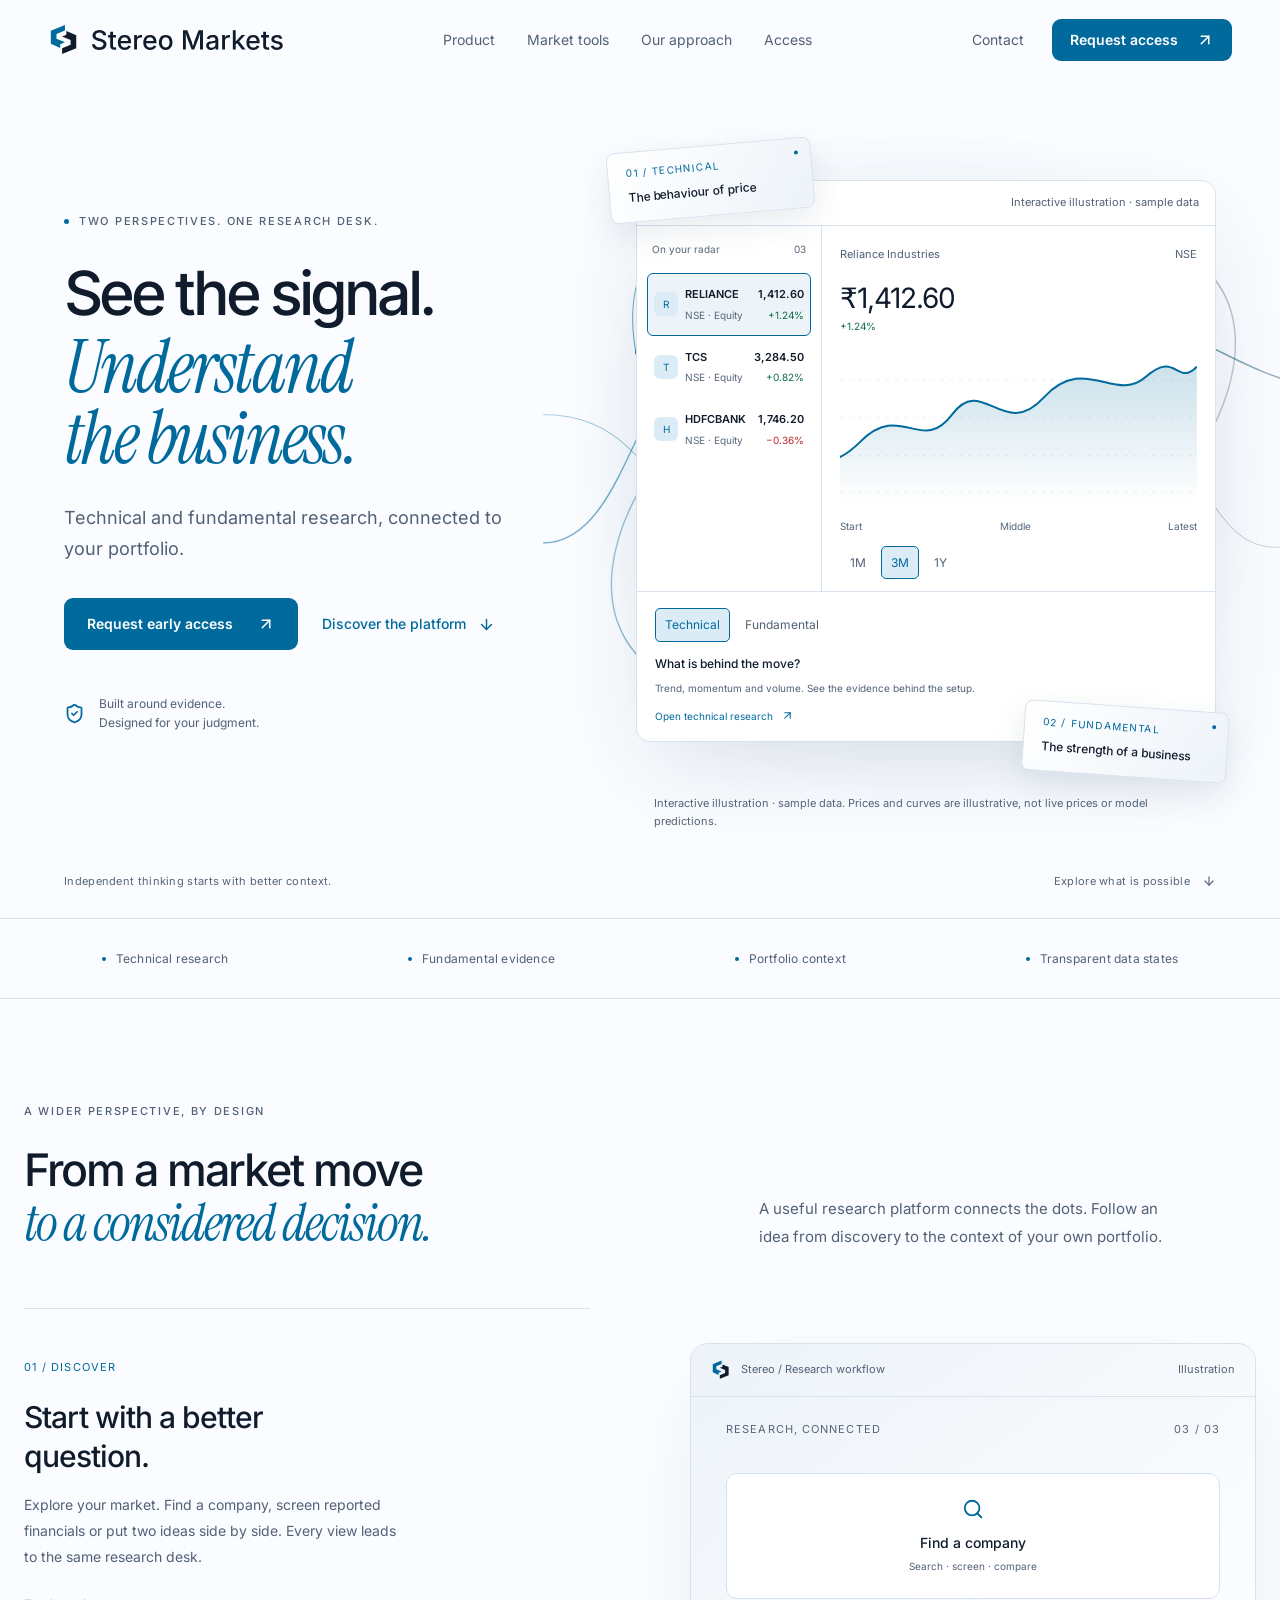
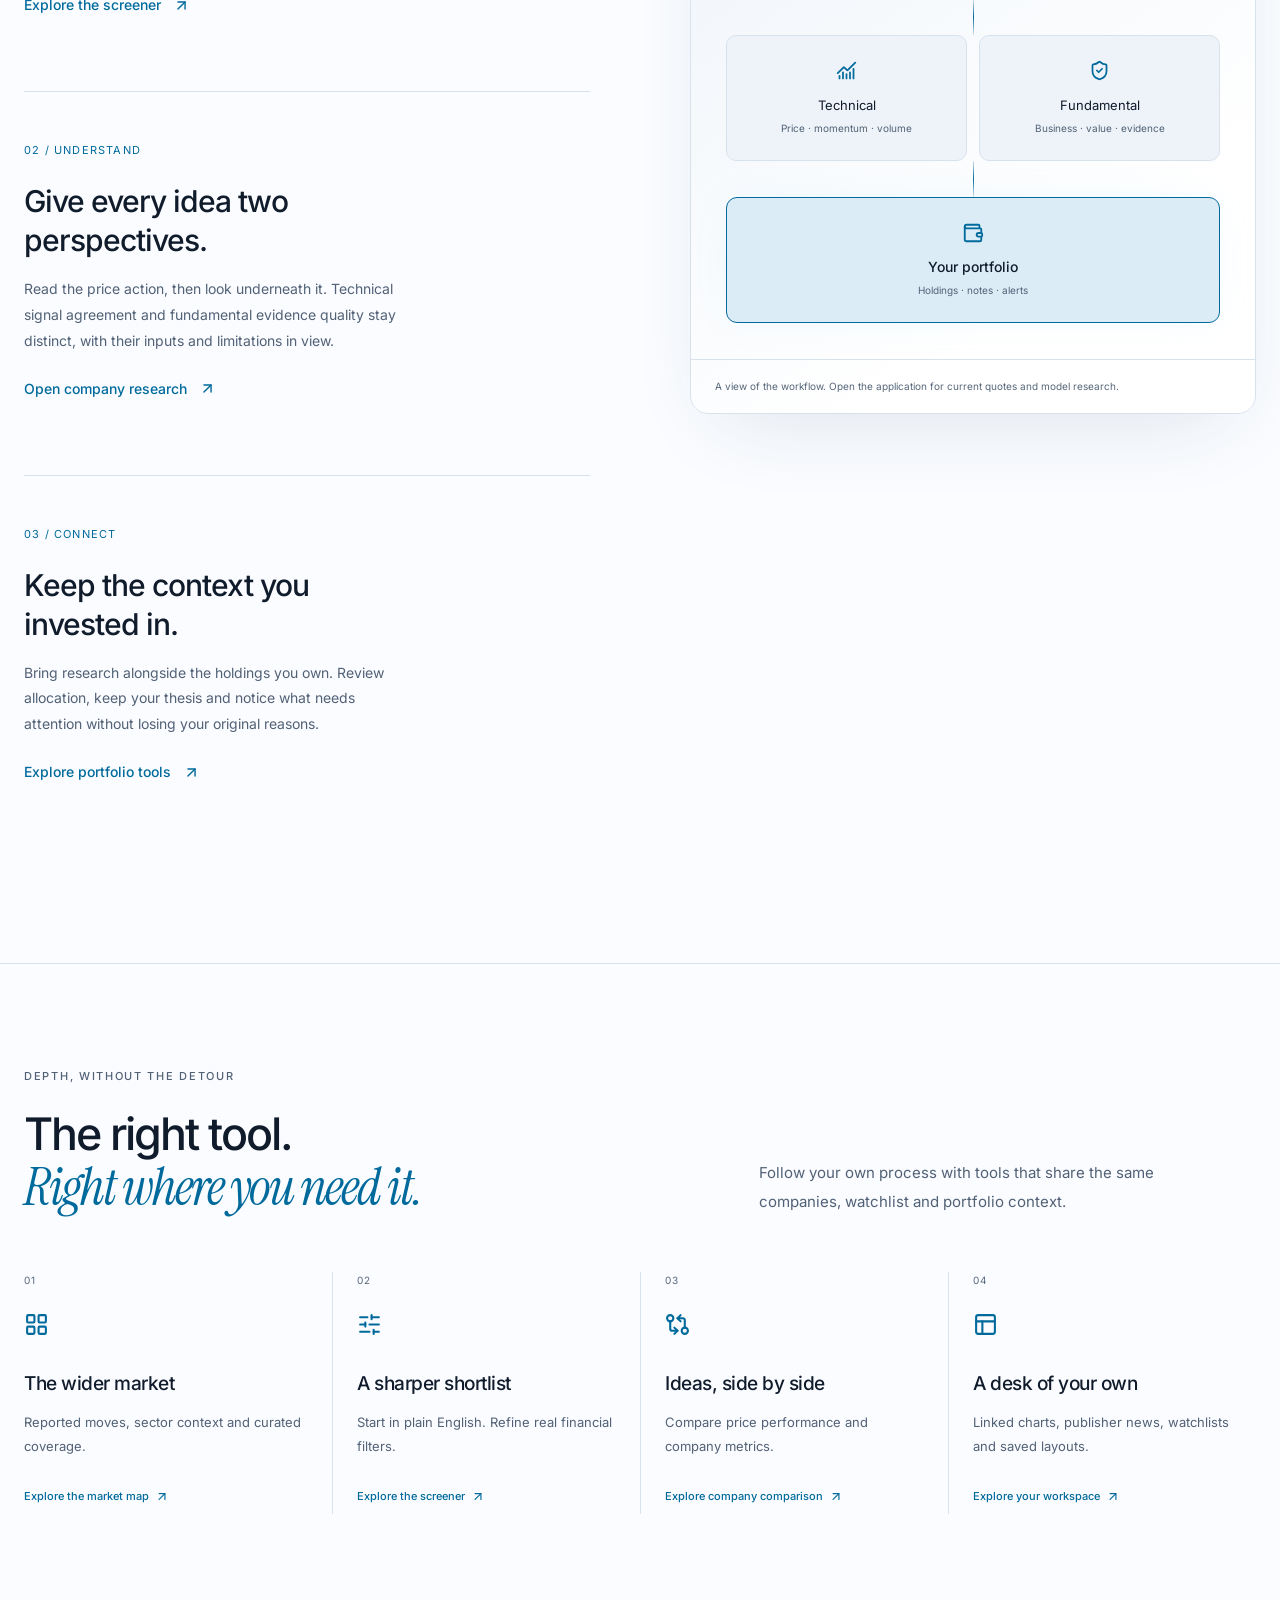
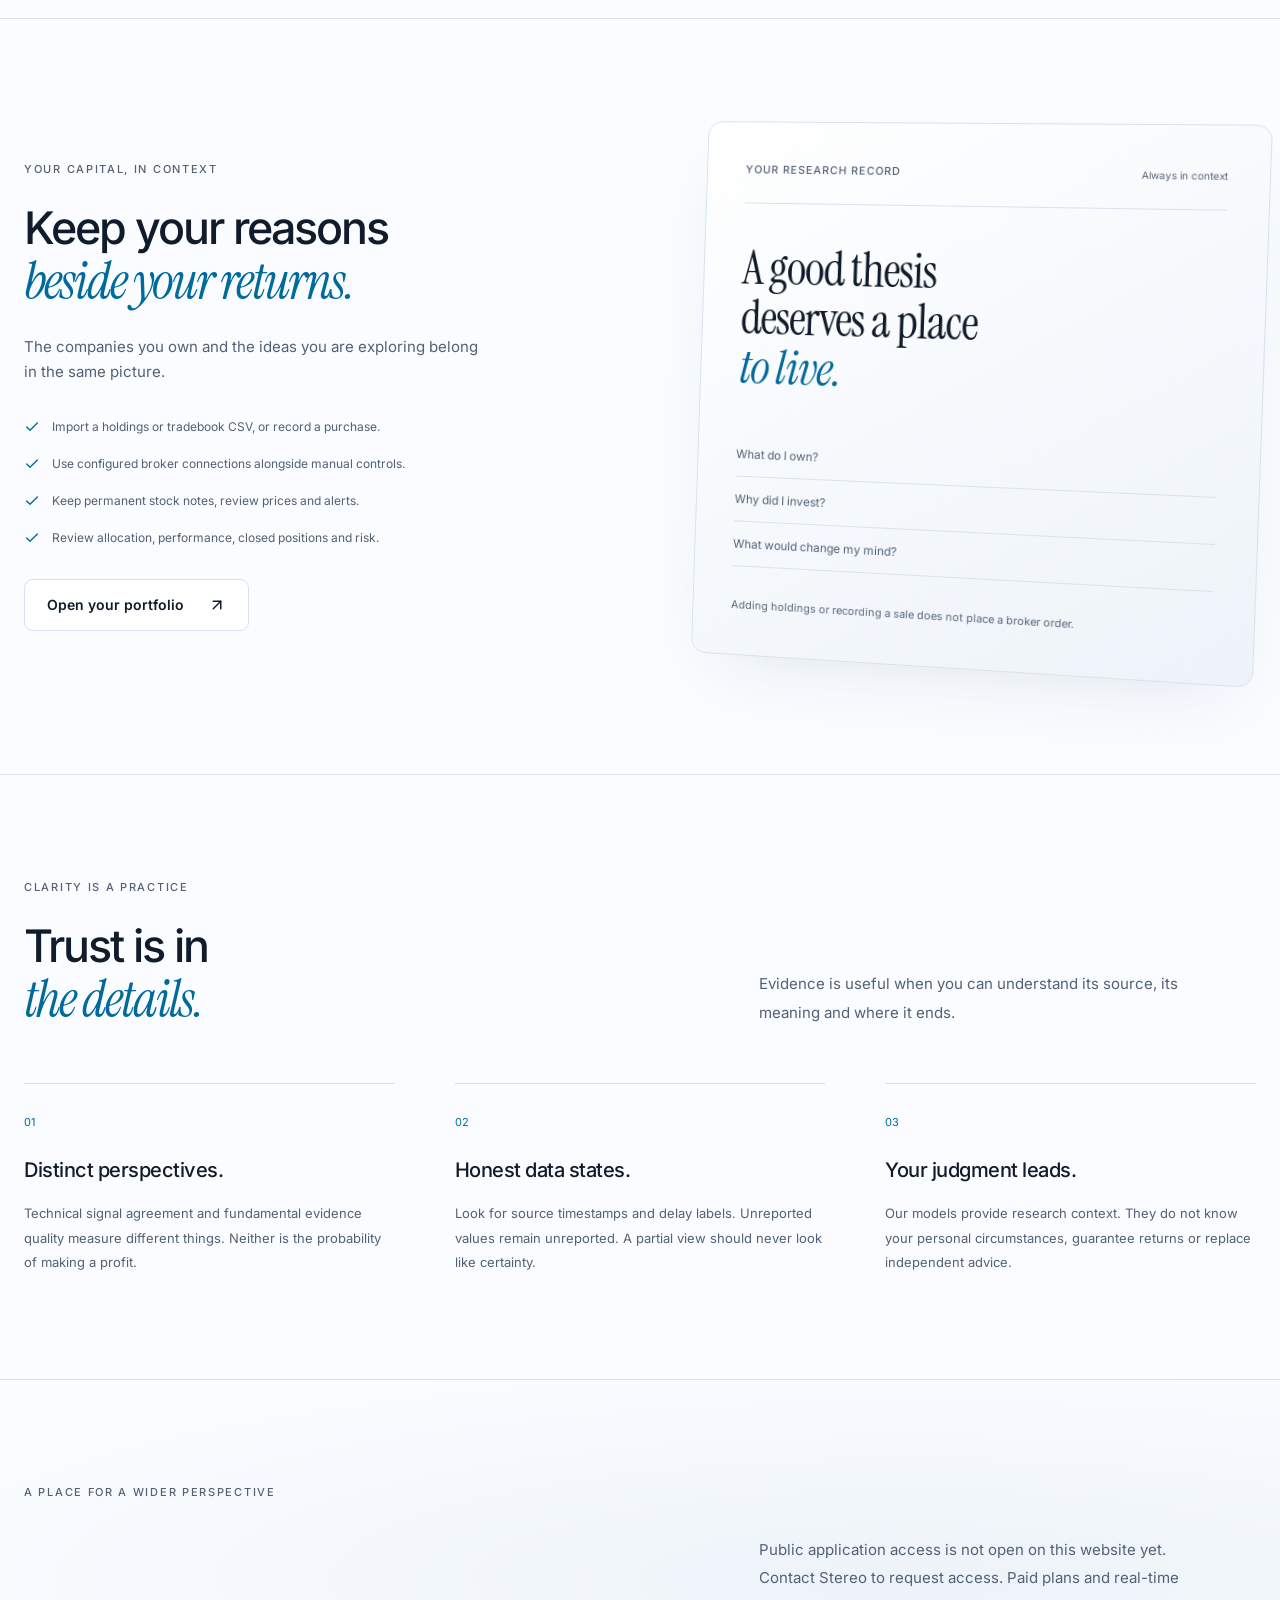
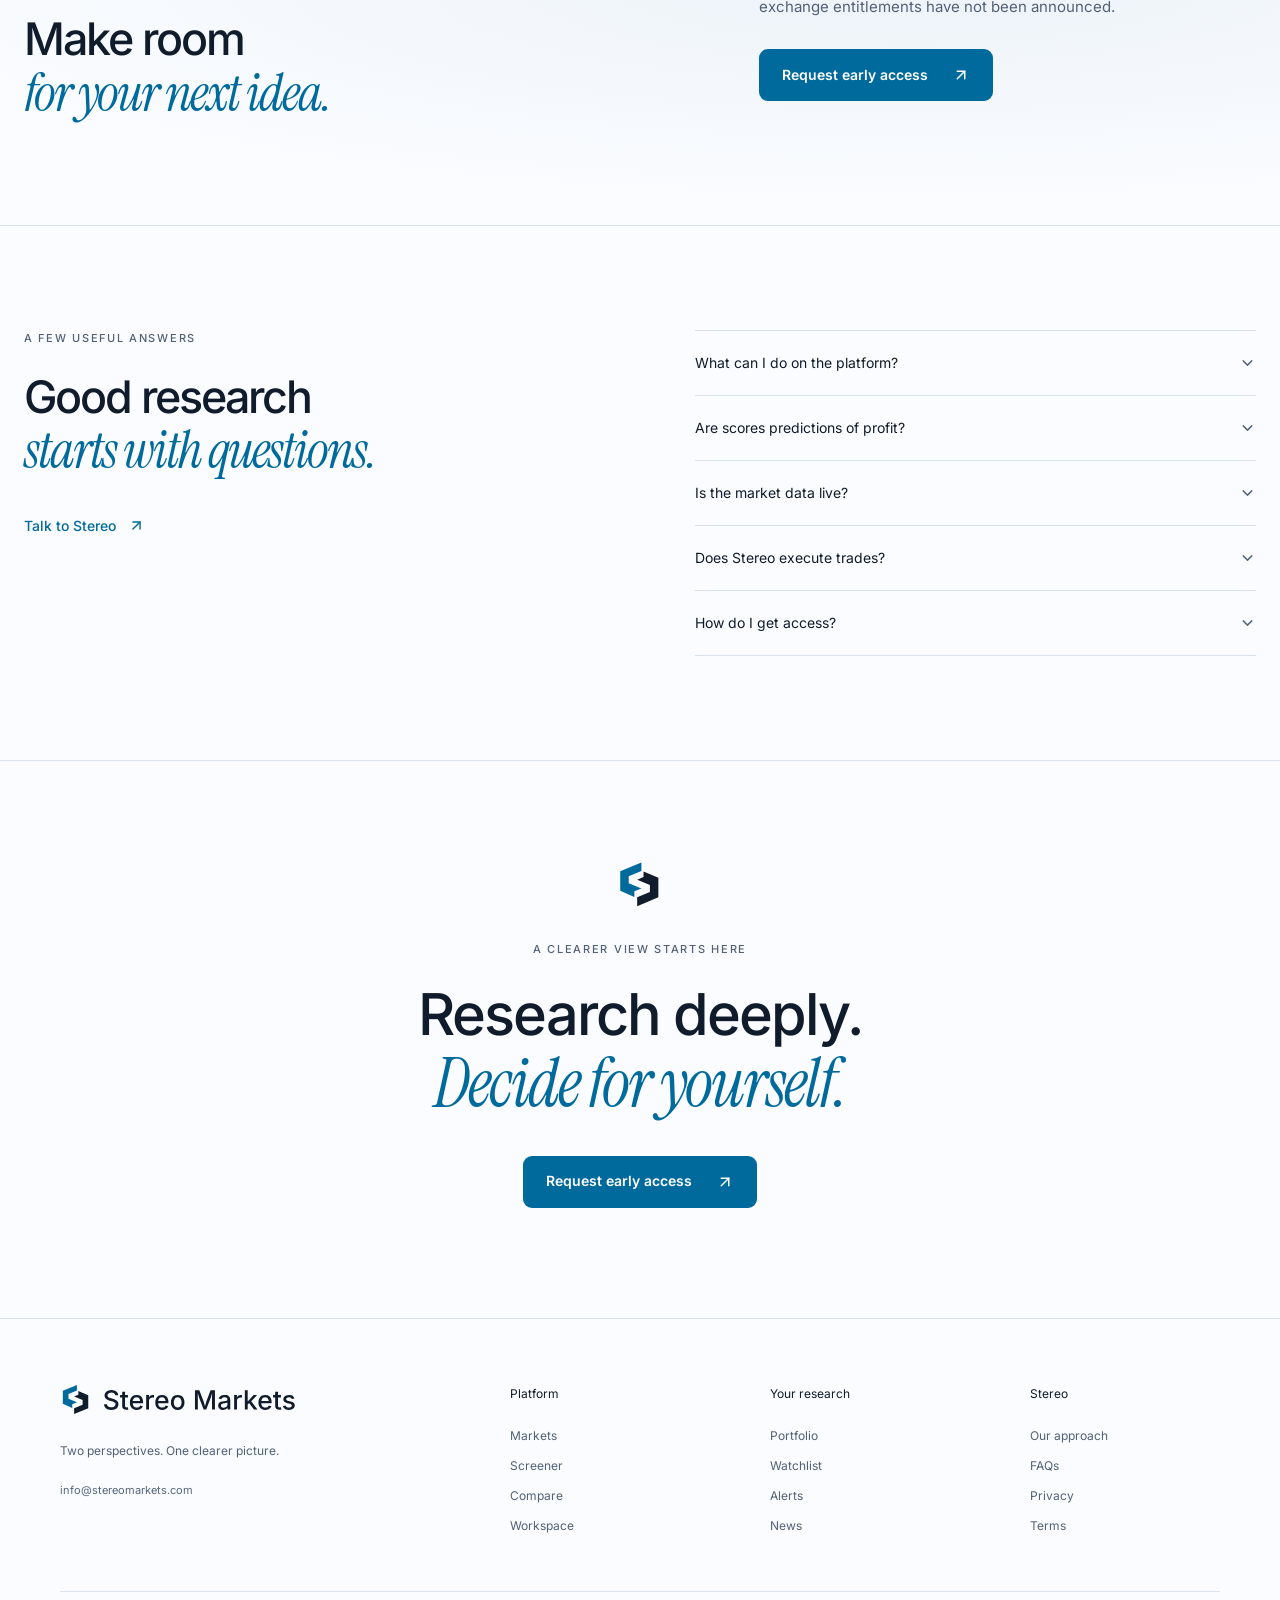
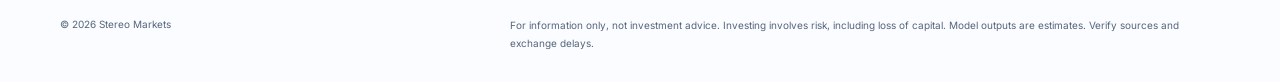
==== commit 1172d2e9: "Publish the updated Stereo Markets landing page Ship the validated Parallax homepage and its self-ho" ====
--- a/index.html
+++ b/index.html
@@ -1,2 +1,2 @@
 <!doctype html>
-<html lang="en"><head><meta charset="utf-8"><meta name="viewport" content="width=device-width,initial-scale=1,viewport-fit=cover"><title>Stereo Markets — See the signal. Understand the business.</title><meta name="description" content="Technical and fundamental research, connected to your portfolio."><meta name="theme-color" content="#fafcff"><meta property="og:title" content="Stereo Markets — Two perspectives. One clearer picture."><meta property="og:description" content="Research the market and understand the business in one focused workspace."><meta property="og:type" content="website"><link rel="canonical" href="https://www.stereomarkets.com/"><link rel="icon" href="/favicon.svg" type="image/svg+xml"><link rel="preload" href="/assets/inter-latin.woff2" as="font" type="font/woff2" crossorigin><link rel="preload" href="/assets/instrument-serif-italic.woff2" as="font" type="font/woff2" crossorigin><link rel="stylesheet" href="/assets/fonts.css"><link rel="stylesheet" href="/assets/marketing.css"></head><body><div id="marketing-root"><div class="sm-site"><a class="sm-skip" href="#site-main">Skip to content</a><header class="sm-nav-wrap "><nav class="sm-nav" aria-label="Website navigation"><a href="/" class="sm-brand" aria-label="Stereo Markets home"><svg viewBox="0 0 32 32" fill="none" aria-hidden="true" class="sm-brand-glyph"><path d="M16 2 29 9.5v13L16 30 3 22.5v-13L16 2Z" stroke="currentColor" stroke-width="1.5"></path><path d="m3 9.5 13 7.4 13-7.4M16 17v13M9.5 5.8l13 7.5v12" stroke="currentColor" stroke-width="1.5" stroke-linejoin="round"></path><path d="m3 9.5 13 7.4L29 9.5 16 2 3 9.5Z" fill="currentColor" fill-opacity=".35"></path></svg><span>Stereo<span class="sm-brand-light"> Markets</span></span></a><div class="sm-nav-links"><a href="#research">Product</a><a href="mailto:info@stereomarkets.com?subject=Stereo%20Markets%20access">Markets</a><a href="#approach">Our approach</a><a href="#access">Access</a></div><div class="sm-nav-actions"><a class="sm-sign-in" href="mailto:info@stereomarkets.com?subject=Stereo%20Markets%20access">Contact</a><a class="sm-button sm-button-primary sm-button-small" href="mailto:info@stereomarkets.com?subject=Stereo%20Markets%20access">Request access<svg xmlns="http://www.w3.org/2000/svg" width="24" height="24" viewBox="0 0 24 24" fill="none" stroke="currentColor" stroke-width="2" stroke-linecap="round" stroke-linejoin="round" class="lucide lucide-arrow-up-right" aria-hidden="true"><path d="M7 7h10v10"></path><path d="M7 17 17 7"></path></svg></a></div><button class="sm-menu-toggle" aria-label="Open navigation" aria-expanded="false"><svg xmlns="http://www.w3.org/2000/svg" width="24" height="24" viewBox="0 0 24 24" fill="none" stroke="currentColor" stroke-width="2" stroke-linecap="round" stroke-linejoin="round" class="lucide lucide-menu" aria-hidden="true"><path d="M4 5h16"></path><path d="M4 12h16"></path><path d="M4 19h16"></path></svg></button></nav></header><main id="site-main"><section class="sm-hero"><div class="sm-hero-copy"><p class="sm-eyebrow"><span></span> Two perspectives. One research desk.</p><h1><span>See the signal.</span><em>Understand<br/>the business.</em></h1><p class="sm-lead">Technical and fundamental research, connected to your portfolio.</p><div class="sm-hero-actions"><a class="sm-button sm-button-primary" href="mailto:info@stereomarkets.com?subject=Stereo%20Markets%20access">Request early access<svg xmlns="http://www.w3.org/2000/svg" width="24" height="24" viewBox="0 0 24 24" fill="none" stroke="currentColor" stroke-width="2" stroke-linecap="round" stroke-linejoin="round" class="lucide lucide-arrow-up-right" aria-hidden="true"><path d="M7 7h10v10"></path><path d="M7 17 17 7"></path></svg></a><a class="sm-text-link" href="#research">Discover the platform<svg xmlns="http://www.w3.org/2000/svg" width="24" height="24" viewBox="0 0 24 24" fill="none" stroke="currentColor" stroke-width="2" stroke-linecap="round" stroke-linejoin="round" class="lucide lucide-arrow-down" aria-hidden="true"><path d="M12 5v14"></path><path d="m19 12-7 7-7-7"></path></svg></a></div><div class="sm-hero-note"><svg xmlns="http://www.w3.org/2000/svg" width="24" height="24" viewBox="0 0 24 24" fill="none" stroke="currentColor" stroke-width="2" stroke-linecap="round" stroke-linejoin="round" class="lucide lucide-shield-check" aria-hidden="true"><path d="M20 13c0 5-3.5 7.5-7.66 8.95a1 1 0 0 1-.67-.01C7.5 20.5 4 18 4 13V6a1 1 0 0 1 1-1c2 0 4.5-1.2 6.24-2.72a1.17 1.17 0 0 1 1.52 0C14.51 3.81 17 5 19 5a1 1 0 0 1 1 1z"></path><path d="m9 12 2 2 4-4"></path></svg><span>Built around evidence. <br/>Designed for your judgment.</span></div></div><div class="sm-hero-product" id="product-preview"><h2 class="sm-sr-only">Explore the research workspace</h2><div class="sm-research-scene" data-ambient="false"><svg class="sm-orbit-graphic" viewBox="0 0 800 800" fill="none" aria-hidden="true"><defs><linearGradient id="stereo-ice-ribbon" x1="100" y1="100" x2="700" y2="650" gradientUnits="userSpaceOnUse"><stop stop-color="var(--sm-blue)" stop-opacity=".05"></stop><stop offset=".45" stop-color="var(--sm-blue)" stop-opacity=".9"></stop><stop offset="1" stop-color="var(--sm-ink)" stop-opacity=".05"></stop></linearGradient><radialGradient id="stereo-orbit-haze"><stop stop-color="var(--sm-blue)" stop-opacity=".12"></stop><stop offset="1" stop-color="var(--sm-blue)" stop-opacity="0"></stop></radialGradient></defs><circle cx="400" cy="400" r="350" fill="url(#stereo-orbit-haze)"></circle><g style="transform-origin:400px 400px"><ellipse cx="400" cy="400" rx="350" ry="185" transform="rotate(-35 400 400)" stroke="url(#stereo-ice-ribbon)" stroke-width="1.5"></ellipse><ellipse cx="400" cy="400" rx="350" ry="185" transform="rotate(35 400 400)" stroke="url(#stereo-ice-ribbon)"></ellipse><circle cx="105" cy="310" r="5" fill="var(--sm-blue)"></circle><circle cx="684" cy="490" r="3" fill="var(--sm-ink)"></circle></g><path d="M15 480C120 480 110 210 265 250S415 610 530 400S660 290 785 320" stroke="url(#stereo-ice-ribbon)" stroke-width="1.5"></path><path d="M15 350C170 350 130 570 300 500S400 140 550 260S680 510 785 480" stroke="url(#stereo-ice-ribbon)"></path></svg><div class="sm-perspective-tag sm-tag-technical"><span>01 / Technical</span><strong>The behaviour of price</strong><i></i></div><div class="sm-scene-product"><div class="sm-product-demo"><div class="sm-demo-top"><span class="sm-demo-dots"><i></i><i></i><i></i></span><span>Your research desk</span><span class="sm-demo-label">Interactive illustration · sample data</span></div><div class="sm-preview-grid"><div class="sm-preview-watch"><div class="sm-panel-label">On your radar<span>03</span></div><button class="sm-watch-row is-selected" aria-pressed="true"><span class="sm-stock-avatar">R</span><span><strong>RELIANCE</strong><small>NSE · Equity</small></span><span class="sm-watch-price"><strong>1,412.60</strong><small class="sm-positive">+1.24%</small></span></button><button class="sm-watch-row " aria-pressed="false"><span class="sm-stock-avatar">T</span><span><strong>TCS</strong><small>NSE · Equity</small></span><span class="sm-watch-price"><strong>3,284.50</strong><small class="sm-positive">+0.82%</small></span></button><button class="sm-watch-row " aria-pressed="false"><span class="sm-stock-avatar">H</span><span><strong>HDFCBANK</strong><small>NSE · Equity</small></span><span class="sm-watch-price"><strong>1,746.20</strong><small class="sm-negative">−0.36%</small></span></button></div><div class="sm-preview-chart"><div class="sm-chart-heading"><p>Reliance Industries<span>NSE</span></p><div class="sm-illustration-price">₹<!-- -->1,412.60<small class="sm-positive">+1.24%</small></div></div><div class="sm-chart-art"><svg viewBox="180 0 350 220" preserveAspectRatio="none" role="img" aria-label="Illustrative 3M price chart; not a live market feed"><defs><linearGradient id="stereo-demo-area" x1="0" x2="0" y1="0" y2="1"><stop offset="0" stop-color="currentColor" stop-opacity=".2"></stop><stop offset="1" stop-color="currentColor" stop-opacity="0"></stop></linearGradient></defs><line x1="0" x2="530" y1="40" y2="40" class="sm-chart-gridline"></line><line x1="0" x2="530" y1="95" y2="95" class="sm-chart-gridline"></line><line x1="0" x2="530" y1="150" y2="150" class="sm-chart-gridline"></line><line x1="0" x2="530" y1="205" y2="205" class="sm-chart-gridline"></line><path d="M0 180 C40 160 50 190 95 165 S160 190 200 130 S260 150 290 90 S340 130 380 65 S450 75 480 35 S510 50 530 20 L530 220 L0 220Z" fill="url(#stereo-demo-area)"></path><path class="sm-demo-line" d="M0 180 C40 160 50 190 95 165 S160 190 200 130 S260 150 290 90 S340 130 380 65 S450 75 480 35 S510 50 530 20" fill="none" stroke="currentColor" stroke-width="2" vector-effect="non-scaling-stroke"></path></svg><div class="sm-chart-labels"><span>Start</span><span>Middle</span><span>Latest</span></div></div><div class="sm-chart-controls" role="group" aria-label="Example chart range"><button aria-pressed="false">1M</button><button aria-pressed="true">3M</button><button aria-pressed="false">1Y</button></div></div></div><div class="sm-analysis-row"><div class="sm-lens-switch" role="group" aria-label="Example research perspective"><button aria-pressed="true">Technical</button><button aria-pressed="false">Fundamental</button></div><div class="sm-analysis-content"><h3>What is behind the move?</h3><p>Trend, momentum and volume. See the evidence behind the setup.</p><a href="mailto:info@stereomarkets.com?subject=Stereo%20Markets%20access">Open <!-- -->technical<!-- --> research<svg xmlns="http://www.w3.org/2000/svg" width="24" height="24" viewBox="0 0 24 24" fill="none" stroke="currentColor" stroke-width="2" stroke-linecap="round" stroke-linejoin="round" class="lucide lucide-arrow-up-right" aria-hidden="true"><path d="M7 7h10v10"></path><path d="M7 17 17 7"></path></svg></a></div></div></div></div><div class="sm-perspective-tag sm-tag-business"><span>02 / Fundamental</span><strong>The strength of a business</strong><i></i></div></div><p class="sm-preview-disclosure">Interactive illustration · sample data. Prices and curves are illustrative, not live prices or model predictions.</p></div><div class="sm-hero-bottom"><span>Independent thinking starts with better context.</span><a href="#research">Explore what is possible<svg xmlns="http://www.w3.org/2000/svg" width="24" height="24" viewBox="0 0 24 24" fill="none" stroke="currentColor" stroke-width="2" stroke-linecap="round" stroke-linejoin="round" class="lucide lucide-arrow-down" aria-hidden="true"><path d="M12 5v14"></path><path d="m19 12-7 7-7-7"></path></svg></a></div></section><div class="sm-proof-row"><span><i></i> Technical research</span><span><i></i> Fundamental evidence</span><span><i></i> Portfolio context</span><span><i></i> Transparent data states</span></div><section class="sm-section sm-journey" id="research"><div class="sm-section-heading"><div><p class="sm-eyebrow">A wider perspective, by design</p><h2>From a market move<br/><em>to a considered decision.</em></h2></div><p>A useful research platform connects the dots. Follow an idea from discovery to the context of your own portfolio.</p></div><div class="sm-journey-layout"><div class="sm-journey-chapters"><article class="sm-chapter" data-chapter="0"><span class="sm-chapter-number">01<!-- --> / <!-- -->Discover</span><h3>Start with a better question.</h3><p>Explore your market. Find a company, screen reported financials or put two ideas side by side. Every view leads to the same research desk.</p><a class="sm-text-link" href="mailto:info@stereomarkets.com?subject=Stereo%20Markets%20access">Explore the screener<svg xmlns="http://www.w3.org/2000/svg" width="24" height="24" viewBox="0 0 24 24" fill="none" stroke="currentColor" stroke-width="2" stroke-linecap="round" stroke-linejoin="round" class="lucide lucide-arrow-up-right" aria-hidden="true"><path d="M7 7h10v10"></path><path d="M7 17 17 7"></path></svg></a></article><article class="sm-chapter" data-chapter="1"><span class="sm-chapter-number">02<!-- --> / <!-- -->Understand</span><h3>Give every idea two perspectives.</h3><p>Read the price action, then look underneath it. Technical signal agreement and fundamental evidence quality stay distinct, with their inputs and limitations in view.</p><a class="sm-text-link" href="mailto:info@stereomarkets.com?subject=Stereo%20Markets%20access">Open company research<svg xmlns="http://www.w3.org/2000/svg" width="24" height="24" viewBox="0 0 24 24" fill="none" stroke="currentColor" stroke-width="2" stroke-linecap="round" stroke-linejoin="round" class="lucide lucide-arrow-up-right" aria-hidden="true"><path d="M7 7h10v10"></path><path d="M7 17 17 7"></path></svg></a></article><article class="sm-chapter" data-chapter="2"><span class="sm-chapter-number">03<!-- --> / <!-- -->Connect</span><h3>Keep the context you invested in.</h3><p>Bring research alongside the holdings you own. Review allocation, keep your thesis and notice what needs attention without losing your original reasons.</p><a class="sm-text-link" href="mailto:info@stereomarkets.com?subject=Stereo%20Markets%20access">Explore portfolio tools<svg xmlns="http://www.w3.org/2000/svg" width="24" height="24" viewBox="0 0 24 24" fill="none" stroke="currentColor" stroke-width="2" stroke-linecap="round" stroke-linejoin="round" class="lucide lucide-arrow-up-right" aria-hidden="true"><path d="M7 7h10v10"></path><path d="M7 17 17 7"></path></svg></a></article></div><div class="sm-journey-sticky"><div class="sm-journey-preview" data-chapter="0"><div class="sm-journey-window-bar"><svg viewBox="0 0 32 32" fill="none" aria-hidden="true" class="sm-brand-glyph"><path d="M16 2 29 9.5v13L16 30 3 22.5v-13L16 2Z" stroke="currentColor" stroke-width="1.5"></path><path d="m3 9.5 13 7.4 13-7.4M16 17v13M9.5 5.8l13 7.5v12" stroke="currentColor" stroke-width="1.5" stroke-linejoin="round"></path><path d="m3 9.5 13 7.4L29 9.5 16 2 3 9.5Z" fill="currentColor" fill-opacity=".35"></path></svg><span>Stereo / Research workflow</span><span>Illustration</span></div><div class="sm-journey-canvas"><div class="sm-journey-index"><span>RESEARCH, CONNECTED</span><span>01<!-- --> / 03</span></div><div class="sm-flow-node sm-flow-discover"><svg xmlns="http://www.w3.org/2000/svg" width="24" height="24" viewBox="0 0 24 24" fill="none" stroke="currentColor" stroke-width="2" stroke-linecap="round" stroke-linejoin="round" class="lucide lucide-search" aria-hidden="true"><path d="m21 21-4.34-4.34"></path><circle cx="11" cy="11" r="8"></circle></svg><span>Find a company</span><small>Search · screen · compare</small></div><div class="sm-flow-connector"></div><div class="sm-flow-perspectives"><div><svg xmlns="http://www.w3.org/2000/svg" width="24" height="24" viewBox="0 0 24 24" fill="none" stroke="currentColor" stroke-width="2" stroke-linecap="round" stroke-linejoin="round" class="lucide lucide-chart-no-axes-combined" aria-hidden="true"><path d="M12 16v5"></path><path d="M16 14v7"></path><path d="M20 10v11"></path><path d="m22 3-8.646 8.646a.5.5 0 0 1-.708 0L9.354 8.354a.5.5 0 0 0-.707 0L2 15"></path><path d="M4 18v3"></path><path d="M8 14v7"></path></svg><span>Technical</span><small>Price · momentum · volume</small></div><div><svg xmlns="http://www.w3.org/2000/svg" width="24" height="24" viewBox="0 0 24 24" fill="none" stroke="currentColor" stroke-width="2" stroke-linecap="round" stroke-linejoin="round" class="lucide lucide-shield-check" aria-hidden="true"><path d="M20 13c0 5-3.5 7.5-7.66 8.95a1 1 0 0 1-.67-.01C7.5 20.5 4 18 4 13V6a1 1 0 0 1 1-1c2 0 4.5-1.2 6.24-2.72a1.17 1.17 0 0 1 1.52 0C14.51 3.81 17 5 19 5a1 1 0 0 1 1 1z"></path><path d="m9 12 2 2 4-4"></path></svg><span>Fundamental</span><small>Business · value · evidence</small></div></div><div class="sm-flow-connector"></div><div class="sm-flow-node sm-flow-portfolio"><svg xmlns="http://www.w3.org/2000/svg" width="24" height="24" viewBox="0 0 24 24" fill="none" stroke="currentColor" stroke-width="2" stroke-linecap="round" stroke-linejoin="round" class="lucide lucide-wallet" aria-hidden="true"><path d="M19 7V4a1 1 0 0 0-1-1H5a2 2 0 0 0 0 4h15a1 1 0 0 1 1 1v4h-3a2 2 0 0 0 0 4h3a1 1 0 0 0 1-1v-2a1 1 0 0 0-1-1"></path><path d="M3 5v14a2 2 0 0 0 2 2h15a1 1 0 0 0 1-1v-4"></path></svg><span>Your portfolio</span><small>Holdings · notes · alerts</small></div></div><p class="sm-journey-caption">A view of the workflow. Open the application for current quotes and model research.</p></div></div></div></section><section class="sm-section sm-tool-section"><div class="sm-section-heading"><div><p class="sm-eyebrow">Depth, without the detour</p><h2>The right tool.<br/><em>Right where you need it.</em></h2></div><p>Follow your own process with tools that share the same companies, watchlist and portfolio context.</p></div><div class="sm-tool-grid"><article class="sm-tool"><span class="sm-tool-index">0<!-- -->1</span><svg xmlns="http://www.w3.org/2000/svg" width="24" height="24" viewBox="0 0 24 24" fill="none" stroke="currentColor" stroke-width="2" stroke-linecap="round" stroke-linejoin="round" class="lucide lucide-layout-grid" aria-hidden="true"><rect width="7" height="7" x="3" y="3" rx="1"></rect><rect width="7" height="7" x="14" y="3" rx="1"></rect><rect width="7" height="7" x="14" y="14" rx="1"></rect><rect width="7" height="7" x="3" y="14" rx="1"></rect></svg><h3>The wider market</h3><p>Reported moves, sector context and curated coverage.</p><a class="sm-text-link" href="mailto:info@stereomarkets.com?subject=Stereo%20Markets%20access">Explore the market map<svg xmlns="http://www.w3.org/2000/svg" width="24" height="24" viewBox="0 0 24 24" fill="none" stroke="currentColor" stroke-width="2" stroke-linecap="round" stroke-linejoin="round" class="lucide lucide-arrow-up-right" aria-hidden="true"><path d="M7 7h10v10"></path><path d="M7 17 17 7"></path></svg></a></article><article class="sm-tool"><span class="sm-tool-index">0<!-- -->2</span><svg xmlns="http://www.w3.org/2000/svg" width="24" height="24" viewBox="0 0 24 24" fill="none" stroke="currentColor" stroke-width="2" stroke-linecap="round" stroke-linejoin="round" class="lucide lucide-sliders-horizontal" aria-hidden="true"><path d="M10 5H3"></path><path d="M12 19H3"></path><path d="M14 3v4"></path><path d="M16 17v4"></path><path d="M21 12h-9"></path><path d="M21 19h-5"></path><path d="M21 5h-7"></path><path d="M8 10v4"></path><path d="M8 12H3"></path></svg><h3>A sharper shortlist</h3><p>Start in plain English. Refine real financial filters.</p><a class="sm-text-link" href="mailto:info@stereomarkets.com?subject=Stereo%20Markets%20access">Explore the screener<svg xmlns="http://www.w3.org/2000/svg" width="24" height="24" viewBox="0 0 24 24" fill="none" stroke="currentColor" stroke-width="2" stroke-linecap="round" stroke-linejoin="round" class="lucide lucide-arrow-up-right" aria-hidden="true"><path d="M7 7h10v10"></path><path d="M7 17 17 7"></path></svg></a></article><article class="sm-tool"><span class="sm-tool-index">0<!-- -->3</span><svg xmlns="http://www.w3.org/2000/svg" width="24" height="24" viewBox="0 0 24 24" fill="none" stroke="currentColor" stroke-width="2" stroke-linecap="round" stroke-linejoin="round" class="lucide lucide-git-compare-arrows" aria-hidden="true"><circle cx="5" cy="6" r="3"></circle><path d="M12 6h5a2 2 0 0 1 2 2v7"></path><path d="m15 9-3-3 3-3"></path><circle cx="19" cy="18" r="3"></circle><path d="M12 18H7a2 2 0 0 1-2-2V9"></path><path d="m9 15 3 3-3 3"></path></svg><h3>Ideas, side by side</h3><p>Compare price performance and company metrics.</p><a class="sm-text-link" href="mailto:info@stereomarkets.com?subject=Stereo%20Markets%20access">Explore company comparison<svg xmlns="http://www.w3.org/2000/svg" width="24" height="24" viewBox="0 0 24 24" fill="none" stroke="currentColor" stroke-width="2" stroke-linecap="round" stroke-linejoin="round" class="lucide lucide-arrow-up-right" aria-hidden="true"><path d="M7 7h10v10"></path><path d="M7 17 17 7"></path></svg></a></article><article class="sm-tool"><span class="sm-tool-index">0<!-- -->4</span><svg xmlns="http://www.w3.org/2000/svg" width="24" height="24" viewBox="0 0 24 24" fill="none" stroke="currentColor" stroke-width="2" stroke-linecap="round" stroke-linejoin="round" class="lucide lucide-panels-top-left" aria-hidden="true"><rect width="18" height="18" x="3" y="3" rx="2"></rect><path d="M3 9h18"></path><path d="M9 21V9"></path></svg><h3>A desk of your own</h3><p>Linked charts, publisher news, watchlists and session notes.</p><a class="sm-text-link" href="mailto:info@stereomarkets.com?subject=Stereo%20Markets%20access">Explore your workspace<svg xmlns="http://www.w3.org/2000/svg" width="24" height="24" viewBox="0 0 24 24" fill="none" stroke="currentColor" stroke-width="2" stroke-linecap="round" stroke-linejoin="round" class="lucide lucide-arrow-up-right" aria-hidden="true"><path d="M7 7h10v10"></path><path d="M7 17 17 7"></path></svg></a></article></div></section><section class="sm-section sm-portfolio-section" id="portfolio"><div><p class="sm-eyebrow">Your capital, in context</p><h2>Keep your reasons<br/><em>beside your returns.</em></h2><p class="sm-lead">The companies you own and the ideas you are exploring belong in the same picture.</p><ul><li><svg xmlns="http://www.w3.org/2000/svg" width="24" height="24" viewBox="0 0 24 24" fill="none" stroke="currentColor" stroke-width="2" stroke-linecap="round" stroke-linejoin="round" class="lucide lucide-check" aria-hidden="true"><path d="M20 6 9 17l-5-5"></path></svg>Import a holdings or tradebook CSV, or record a purchase.</li><li><svg xmlns="http://www.w3.org/2000/svg" width="24" height="24" viewBox="0 0 24 24" fill="none" stroke="currentColor" stroke-width="2" stroke-linecap="round" stroke-linejoin="round" class="lucide lucide-check" aria-hidden="true"><path d="M20 6 9 17l-5-5"></path></svg>Use configured broker connections alongside manual controls.</li><li><svg xmlns="http://www.w3.org/2000/svg" width="24" height="24" viewBox="0 0 24 24" fill="none" stroke="currentColor" stroke-width="2" stroke-linecap="round" stroke-linejoin="round" class="lucide lucide-check" aria-hidden="true"><path d="M20 6 9 17l-5-5"></path></svg>Keep permanent stock notes, review prices and alerts.</li><li><svg xmlns="http://www.w3.org/2000/svg" width="24" height="24" viewBox="0 0 24 24" fill="none" stroke="currentColor" stroke-width="2" stroke-linecap="round" stroke-linejoin="round" class="lucide lucide-check" aria-hidden="true"><path d="M20 6 9 17l-5-5"></path></svg>Review allocation, performance, closed positions and risk.</li></ul><a class="sm-button sm-button-outline" href="mailto:info@stereomarkets.com?subject=Stereo%20Markets%20access">Open your portfolio<svg xmlns="http://www.w3.org/2000/svg" width="24" height="24" viewBox="0 0 24 24" fill="none" stroke="currentColor" stroke-width="2" stroke-linecap="round" stroke-linejoin="round" class="lucide lucide-arrow-up-right" aria-hidden="true"><path d="M7 7h10v10"></path><path d="M7 17 17 7"></path></svg></a></div><div class="sm-portfolio-sheet"><div><span class="sm-eyebrow">Your research record</span><span>Always in context</span></div><h3>A good thesis<br/>deserves a place<br/><em>to live.</em></h3><div class="sm-thesis-lines"><p>What do I own?</p><p>Why did I invest?</p><p>What would change my mind?</p></div><p>Adding holdings or recording a sale does not place a broker order.</p></div></section><section class="sm-section sm-approach" id="approach"><div class="sm-section-heading"><div><p class="sm-eyebrow">Clarity is a practice</p><h2>Trust is in<br/><em>the details.</em></h2></div><p>Evidence is useful when you can understand its source, its meaning and where it ends.</p></div><div class="sm-principles"><article><span>01</span><h3>Distinct perspectives.</h3><p>Technical signal agreement and fundamental evidence quality measure different things. Neither is the probability of making a profit.</p></article><article><span>02</span><h3>Honest data states.</h3><p>Look for source timestamps and delay labels. Unreported values remain unreported. A partial view should never look like certainty.</p></article><article><span>03</span><h3>Your judgment leads.</h3><p>Our models provide research context. They do not know your personal circumstances, guarantee returns or replace independent advice.</p></article></div></section><section class="sm-section sm-access-section" id="access"><p class="sm-eyebrow">A place for a wider perspective</p><div class="sm-section-heading"><h2>Make room<br/><em>for your next idea.</em></h2><div><p>Explore the current research platform. Paid plans and real-time exchange entitlements have not been announced.</p><a class="sm-button sm-button-primary" href="mailto:info@stereomarkets.com?subject=Stereo%20Markets%20access">Request early access<svg xmlns="http://www.w3.org/2000/svg" width="24" height="24" viewBox="0 0 24 24" fill="none" stroke="currentColor" stroke-width="2" stroke-linecap="round" stroke-linejoin="round" class="lucide lucide-arrow-up-right" aria-hidden="true"><path d="M7 7h10v10"></path><path d="M7 17 17 7"></path></svg></a></div></div></section><section class="sm-section sm-faq" id="questions"><div><p class="sm-eyebrow">A few useful answers</p><h2>Good research<br/><em>starts with questions.</em></h2><a class="sm-text-link" href="mailto:info@stereomarkets.com">Talk to Stereo<svg xmlns="http://www.w3.org/2000/svg" width="24" height="24" viewBox="0 0 24 24" fill="none" stroke="currentColor" stroke-width="2" stroke-linecap="round" stroke-linejoin="round" class="lucide lucide-arrow-up-right" aria-hidden="true"><path d="M7 7h10v10"></path><path d="M7 17 17 7"></path></svg></a></div><div class="sm-faq-list"><details><summary>What can I do on the platform?<svg xmlns="http://www.w3.org/2000/svg" width="24" height="24" viewBox="0 0 24 24" fill="none" stroke="currentColor" stroke-width="2" stroke-linecap="round" stroke-linejoin="round" class="lucide lucide-chevron-down" aria-hidden="true"><path d="m6 9 6 6 6-6"></path></svg></summary><p>Research companies through technical and fundamental models, explore markets, screen curated coverage, compare companies, build watchlists, track holdings, read publisher news and arrange a research workspace. Existing notes, alerts, CSV imports and configured broker connections remain available.</p></details><details><summary>Are scores predictions of profit?<svg xmlns="http://www.w3.org/2000/svg" width="24" height="24" viewBox="0 0 24 24" fill="none" stroke="currentColor" stroke-width="2" stroke-linecap="round" stroke-linejoin="round" class="lucide lucide-chevron-down" aria-hidden="true"><path d="m6 9 6 6 6-6"></path></svg></summary><p>No. Technical signal agreement describes alignment among technical signals. Fundamental evidence quality describes the support behind a business assessment. Snapshot check radars are separate, transparent research aids. None is a probability of profit or a guarantee.</p></details><details><summary>Is the market data live?<svg xmlns="http://www.w3.org/2000/svg" width="24" height="24" viewBox="0 0 24 24" fill="none" stroke="currentColor" stroke-width="2" stroke-linecap="round" stroke-linejoin="round" class="lucide lucide-chevron-down" aria-hidden="true"><path d="m6 9 6 6 6-6"></path></svg></summary><p>Check each quote’s source, timestamp and delay label. Availability depends on the data source and exchange. We do not promise a real-time entitlement without a configured, verified data agreement. Public illustrations are labelled as sample data.</p></details><details><summary>Does Stereo execute trades?<svg xmlns="http://www.w3.org/2000/svg" width="24" height="24" viewBox="0 0 24 24" fill="none" stroke="currentColor" stroke-width="2" stroke-linecap="round" stroke-linejoin="round" class="lucide lucide-chevron-down" aria-hidden="true"><path d="m6 9 6 6 6-6"></path></svg></summary><p>No. Adding a holding or recording a sale updates your portfolio records; it does not place a broker order. Confirm any actual order in your broker’s own application.</p></details><details><summary>How do I get access?<svg xmlns="http://www.w3.org/2000/svg" width="24" height="24" viewBox="0 0 24 24" fill="none" stroke="currentColor" stroke-width="2" stroke-linecap="round" stroke-linejoin="round" class="lucide lucide-chevron-down" aria-hidden="true"><path d="m6 9 6 6 6-6"></path></svg></summary><p>Use Request access to contact us. No payment information or investment commitment is required to enquire.</p></details></div></section><section class="sm-section sm-final"><svg viewBox="0 0 32 32" fill="none" aria-hidden="true" class="sm-brand-glyph"><path d="M16 2 29 9.5v13L16 30 3 22.5v-13L16 2Z" stroke="currentColor" stroke-width="1.5"></path><path d="m3 9.5 13 7.4 13-7.4M16 17v13M9.5 5.8l13 7.5v12" stroke="currentColor" stroke-width="1.5" stroke-linejoin="round"></path><path d="m3 9.5 13 7.4L29 9.5 16 2 3 9.5Z" fill="currentColor" fill-opacity=".35"></path></svg><p class="sm-eyebrow">A clearer view starts here</p><h2>Research deeply.<br/><em>Decide for yourself.</em></h2><a class="sm-button sm-button-primary" href="mailto:info@stereomarkets.com?subject=Stereo%20Markets%20access">Explore Stereo Markets<svg xmlns="http://www.w3.org/2000/svg" width="24" height="24" viewBox="0 0 24 24" fill="none" stroke="currentColor" stroke-width="2" stroke-linecap="round" stroke-linejoin="round" class="lucide lucide-arrow-up-right" aria-hidden="true"><path d="M7 7h10v10"></path><path d="M7 17 17 7"></path></svg></a></section></main><footer class="sm-footer"><div class="sm-footer-grid"><div><a class="sm-brand" href="/"><svg viewBox="0 0 32 32" fill="none" aria-hidden="true" class="sm-brand-glyph"><path d="M16 2 29 9.5v13L16 30 3 22.5v-13L16 2Z" stroke="currentColor" stroke-width="1.5"></path><path d="m3 9.5 13 7.4 13-7.4M16 17v13M9.5 5.8l13 7.5v12" stroke="currentColor" stroke-width="1.5" stroke-linejoin="round"></path><path d="m3 9.5 13 7.4L29 9.5 16 2 3 9.5Z" fill="currentColor" fill-opacity=".35"></path></svg>Stereo Markets</a><p>Two perspectives. One clearer picture.</p><a href="mailto:info@stereomarkets.com">info@stereomarkets.com</a></div><nav aria-label="Platform links"><span>Platform</span><a href="mailto:info@stereomarkets.com?subject=Stereo%20Markets%20access">Markets</a><a href="mailto:info@stereomarkets.com?subject=Stereo%20Markets%20access">Screener</a><a href="mailto:info@stereomarkets.com?subject=Stereo%20Markets%20access">Compare</a><a href="mailto:info@stereomarkets.com?subject=Stereo%20Markets%20access">Workspace</a></nav><nav aria-label="Your research links"><span>Your research</span><a href="mailto:info@stereomarkets.com?subject=Stereo%20Markets%20access">Portfolio</a><a href="mailto:info@stereomarkets.com?subject=Stereo%20Markets%20access">Watchlist</a><a href="mailto:info@stereomarkets.com?subject=Stereo%20Markets%20access">Alerts</a><a href="mailto:info@stereomarkets.com?subject=Stereo%20Markets%20access">News</a></nav><nav aria-label="Company links"><span>Stereo</span><a href="#approach">Our approach</a><a href="#questions">FAQs</a><a href="https://www.stereomarkets.com/privacy.html">Privacy</a><a href="https://www.stereomarkets.com/terms.html">Terms</a></nav></div><div class="sm-footer-bottom"><span>© <!-- -->2026<!-- --> Stereo Markets</span><p>For information only, not investment advice. Investing involves risk, including loss of capital. Model outputs are estimates. Verify sources and exchange delays.</p></div></footer></div></div><script type="module" src="/assets/marketing.js"></script></body></html>
+<html lang="en"><head><meta charset="utf-8"><meta name="viewport" content="width=device-width,initial-scale=1,viewport-fit=cover"><title>Stereo Markets — See the signal. Understand the business.</title><meta name="description" content="Technical and fundamental research, connected to your portfolio."><meta name="theme-color" content="#fafcff"><meta property="og:title" content="Stereo Markets — Two perspectives. One clearer picture."><meta property="og:description" content="Research the market and understand the business in one focused workspace."><meta property="og:type" content="website"><meta property="og:image" content="https://www.stereomarkets.com/assets/landing/social-card.png"><meta property="og:image:alt" content="Stereo Markets — See the signal. Understand the business."><meta name="twitter:card" content="summary_large_image"><link rel="canonical" href="https://www.stereomarkets.com/"><link rel="icon" href="/assets/landing/favicon-32.png?v=parallax-1" type="image/png" sizes="32x32"><link rel="icon" href="/assets/landing/favicon.svg?v=parallax-1" type="image/svg+xml"><link rel="apple-touch-icon" href="/assets/landing/apple-touch-icon.png?v=parallax-1" sizes="180x180"><link rel="preload" href="/assets/landing/inter-latin.woff2" as="font" type="font/woff2" crossorigin><link rel="preload" href="/assets/landing/instrument-serif-italic.woff2" as="font" type="font/woff2" crossorigin><link rel="stylesheet" href="/assets/landing/fonts.css"><link rel="stylesheet" href="/assets/landing/marketing.css"></head><body><div id="marketing-root"><div class="sm-site" data-theme="light"><a class="sm-skip" href="#site-main">Skip to content</a><header class="sm-nav-wrap "><nav class="sm-nav" aria-label="Website navigation"><a href="/" class="sm-brand" aria-label="Stereo Markets home"><svg viewBox="0 0 64 68" aria-hidden="true" focusable="false" class="sm-brand-glyph"><path d="M34 2V14L16 21.5V31.5L34 39L24 43V51L4 42V14.5Z" fill="currentColor"></path><path d="M37 15L58 23.75V51.5L28 64V51.5L46 44V34L28 26.5L37 22.75Z" class="sm-brand-plane-secondary"></path></svg><svg viewBox="0 0 306.195 32" fill="currentColor" aria-hidden="true" focusable="false" class="sm-brand-wordmark"><path d="M11.668 32Q8.187 32 5.618 30.895Q3.05 29.79 1.604 27.741Q0.158 25.692 0 22.852H4.776Q4.928 24.544 5.88 25.652Q6.832 26.761 8.349 27.304Q9.865 27.847 11.645 27.847Q13.617 27.847 15.158 27.223Q16.7 26.598 17.588 25.465Q18.476 24.332 18.476 22.843Q18.476 21.484 17.703 20.619Q16.93 19.754 15.6 19.179Q14.27 18.604 12.591 18.164L8.95 17.172Q5.133 16.142 2.997 14.137Q0.861 12.131 0.861 8.944Q0.861 6.256 2.313 4.241Q3.764 2.225 6.256 1.113Q8.749 0 11.875 0Q15.068 0 17.494 1.116Q19.92 2.233 21.308 4.174Q22.697 6.115 22.769 8.596H18.132Q17.891 6.458 16.153 5.288Q14.415 4.119 11.773 4.119Q9.898 4.119 8.509 4.712Q7.119 5.305 6.363 6.334Q5.608 7.364 5.608 8.685Q5.608 10.15 6.514 11.062Q7.421 11.973 8.725 12.5Q10.029 13.026 11.215 13.339L14.221 14.137Q15.708 14.509 17.28 15.149Q18.852 15.789 20.193 16.8Q21.533 17.811 22.36 19.304Q23.186 20.797 23.186 22.894Q23.186 25.532 21.828 27.592Q20.47 29.653 17.894 30.826Q15.319 32 11.668 32ZM38.45 8.174V11.904H25.804V8.174H38.45ZM29.21 2.627H33.797V25.182Q33.797 26.595 34.386 27.251Q34.975 27.907 36.339 27.907Q36.697 27.907 37.28 27.821Q37.863 27.736 38.28 27.653L39.093 31.329Q38.355 31.571 37.519 31.681Q36.683 31.791 35.882 31.791Q32.697 31.791 30.953 30.16Q29.21 28.529 29.21 25.56V2.627ZM52.638 31.973Q49.196 31.973 46.7 30.485Q44.205 28.997 42.86 26.307Q41.516 23.617 41.516 19.996Q41.516 16.406 42.837 13.68Q44.158 10.954 46.575 9.418Q48.993 7.882 52.241 7.882Q54.24 7.882 56.103 8.535Q57.967 9.188 59.447 10.587Q60.926 11.987 61.791 14.215Q62.655 16.442 62.655 19.595V21.223H44.067V17.798H60.291L58.149 18.929Q58.149 16.792 57.484 15.156Q56.819 13.519 55.51 12.598Q54.201 11.677 52.256 11.677Q50.311 11.677 48.934 12.615Q47.556 13.554 46.831 15.087Q46.107 16.621 46.107 18.433V20.76Q46.107 23.158 46.93 24.82Q47.753 26.481 49.24 27.33Q50.727 28.179 52.685 28.179Q53.967 28.179 55.016 27.811Q56.065 27.443 56.822 26.704Q57.579 25.965 57.984 24.874L62.288 25.89Q61.738 27.701 60.411 29.072Q59.085 30.442 57.113 31.208Q55.141 31.973 52.638 31.973ZM67.675 31.488V8.174H72.114V11.919H72.364Q73.007 10.019 74.616 8.933Q76.225 7.848 78.269 7.848Q78.709 7.848 79.277 7.88Q79.844 7.912 80.208 7.96V12.338Q79.959 12.263 79.248 12.177Q78.538 12.092 77.806 12.092Q76.216 12.092 74.954 12.764Q73.692 13.437 72.977 14.615Q72.262 15.794 72.262 17.334V31.488H67.675ZM93.426 31.973Q89.984 31.973 87.489 30.485Q84.993 28.997 83.649 26.307Q82.304 23.617 82.304 19.996Q82.304 16.406 83.625 13.68Q84.946 10.954 87.363 9.418Q89.781 7.882 93.029 7.882Q95.028 7.882 96.892 8.535Q98.755 9.188 100.235 10.587Q101.714 11.987 102.579 14.215Q103.444 16.442 103.444 19.595V21.223H84.855V17.798H101.079L98.937 18.929Q98.937 16.792 98.272 15.156Q97.607 13.519 96.298 12.598Q94.989 11.677 93.044 11.677Q91.1 11.677 89.722 12.615Q88.344 13.554 87.62 15.087Q86.895 16.621 86.895 18.433V20.76Q86.895 23.158 87.718 24.82Q88.542 26.481 90.028 27.33Q91.515 28.179 93.473 28.179Q94.755 28.179 95.805 27.811Q96.854 27.443 97.611 26.704Q98.368 25.965 98.772 24.874L103.076 25.89Q102.526 27.701 101.199 29.072Q99.873 30.442 97.901 31.208Q95.929 31.973 93.426 31.973ZM118.267 31.973Q114.984 31.973 112.539 30.47Q110.093 28.967 108.741 26.258Q107.39 23.549 107.39 19.962Q107.39 16.324 108.741 13.607Q110.093 10.889 112.539 9.386Q114.984 7.882 118.267 7.882Q121.566 7.882 124.017 9.386Q126.467 10.889 127.819 13.607Q129.17 16.324 129.17 19.962Q129.17 23.549 127.819 26.258Q126.467 28.967 124.017 30.47Q121.566 31.973 118.267 31.973ZM118.267 28.094Q120.394 28.094 121.783 26.979Q123.172 25.863 123.846 24.013Q124.519 22.162 124.519 19.955Q124.519 17.726 123.846 15.864Q123.172 14.002 121.783 12.882Q120.394 11.761 118.267 11.761Q116.153 11.761 114.779 12.882Q113.405 14.002 112.731 15.856Q112.058 17.709 112.058 19.955Q112.058 22.162 112.731 24.013Q113.405 25.863 114.779 26.979Q116.153 28.094 118.267 28.094ZM145.998 31.488V0.417H153.009L159.788 18.24Q160.074 19.029 160.439 20.247Q160.803 21.465 161.2 22.883Q161.597 24.301 161.956 25.676Q162.314 27.052 162.574 28.16H161.574Q161.851 27.103 162.207 25.745Q162.564 24.386 162.961 22.96Q163.358 21.534 163.729 20.29Q164.1 19.046 164.387 18.24L171.072 0.417H178.104V31.488H173.375V14.774Q173.375 13.796 173.393 12.47Q173.411 11.144 173.448 9.654Q173.485 8.163 173.52 6.635Q173.555 5.106 173.572 3.706H173.932Q173.506 5.242 173.017 6.85Q172.529 8.457 172.054 9.96Q171.58 11.463 171.155 12.71Q170.73 13.956 170.431 14.774L164.088 31.488H160.005L153.565 14.774Q153.265 13.973 152.856 12.752Q152.447 11.532 151.968 10.046Q151.489 8.56 150.991 6.935Q150.492 5.311 149.994 3.706H150.41Q150.444 4.986 150.479 6.481Q150.514 7.975 150.543 9.491Q150.571 11.007 150.598 12.376Q150.624 13.745 150.624 14.774V31.488H145.998ZM191.141 32Q188.927 32 187.138 31.183Q185.35 30.366 184.305 28.779Q183.26 27.192 183.26 24.894Q183.26 22.907 184.026 21.637Q184.792 20.367 186.088 19.622Q187.384 18.876 188.981 18.501Q190.577 18.126 192.237 17.932Q194.3 17.684 195.589 17.526Q196.879 17.369 197.496 17.005Q198.113 16.641 198.113 15.82V15.703Q198.113 14.397 197.61 13.492Q197.108 12.588 196.113 12.104Q195.119 11.62 193.639 11.62Q192.128 11.62 191.037 12.089Q189.946 12.558 189.262 13.281Q188.578 14.005 188.244 14.8L183.927 13.69Q184.723 11.593 186.204 10.321Q187.685 9.048 189.6 8.465Q191.516 7.882 193.576 7.882Q194.98 7.882 196.565 8.218Q198.15 8.554 199.544 9.426Q200.938 10.298 201.819 11.889Q202.7 13.481 202.7 16.01V31.488H198.262V28.296H198.027Q197.574 29.199 196.678 30.053Q195.781 30.907 194.411 31.454Q193.04 32 191.141 32ZM192.159 28.328Q194.042 28.328 195.374 27.59Q196.706 26.851 197.417 25.649Q198.128 24.448 198.128 23.093V20.098Q197.88 20.342 197.18 20.544Q196.48 20.747 195.59 20.902Q194.701 21.058 193.86 21.167Q193.018 21.276 192.483 21.342Q191.195 21.505 190.119 21.901Q189.042 22.296 188.408 23.025Q187.774 23.755 187.774 24.958Q187.774 26.066 188.343 26.814Q188.912 27.561 189.899 27.945Q190.886 28.328 192.159 28.328ZM208.87 31.488V8.174H213.309V11.919H213.559Q214.202 10.019 215.811 8.933Q217.42 7.848 219.464 7.848Q219.904 7.848 220.471 7.88Q221.039 7.912 221.403 7.96V12.338Q221.154 12.263 220.443 12.177Q219.733 12.092 219.001 12.092Q217.411 12.092 216.149 12.764Q214.887 13.437 214.172 14.615Q213.457 15.794 213.457 17.334V31.488H208.87ZM230.294 23.623V18.016H231.068L240.255 8.174H245.765L235.22 19.454H234.451L230.294 23.623ZM226.053 31.488V0.417H230.64V31.488H226.053ZM240.732 31.488 232.452 20.475 235.625 17.23 246.401 31.488H240.732ZM259.019 31.973Q255.577 31.973 253.081 30.485Q250.586 28.997 249.241 26.307Q247.897 23.617 247.897 19.996Q247.897 16.406 249.218 13.68Q250.539 10.954 252.956 9.418Q255.374 7.882 258.622 7.882Q260.621 7.882 262.484 8.535Q264.348 9.188 265.828 10.587Q267.307 11.987 268.172 14.215Q269.036 16.442 269.036 19.595V21.223H250.448V17.798H266.672L264.53 18.929Q264.53 16.792 263.865 15.156Q263.2 13.519 261.891 12.598Q260.582 11.677 258.637 11.677Q256.692 11.677 255.315 12.615Q253.937 13.554 253.212 15.087Q252.488 16.621 252.488 18.433V20.76Q252.488 23.158 253.311 24.82Q254.134 26.481 255.621 27.33Q257.108 28.179 259.066 28.179Q260.348 28.179 261.397 27.811Q262.446 27.443 263.203 26.704Q263.96 25.965 264.365 24.874L268.669 25.89Q268.119 27.701 266.792 29.072Q265.466 30.442 263.494 31.208Q261.522 31.973 259.019 31.973ZM284.035 8.174V11.904H271.389V8.174H284.035ZM274.794 2.627H279.381V25.182Q279.381 26.595 279.97 27.251Q280.559 27.907 281.923 27.907Q282.282 27.907 282.864 27.821Q283.447 27.736 283.864 27.653L284.677 31.329Q283.939 31.571 283.103 31.681Q282.268 31.791 281.466 31.791Q278.281 31.791 276.538 30.16Q274.794 28.529 274.794 25.56V2.627ZM296.586 31.973Q294.049 31.973 292.081 31.239Q290.114 30.505 288.85 29.078Q287.586 27.651 287.173 25.596L291.493 24.693Q291.978 26.514 293.284 27.382Q294.59 28.251 296.619 28.251Q298.841 28.251 300.154 27.328Q301.466 26.406 301.466 25.098Q301.466 23.986 300.657 23.257Q299.848 22.527 298.181 22.157L294.258 21.27Q291.02 20.538 289.436 18.937Q287.852 17.336 287.852 14.823Q287.852 12.742 289.009 11.182Q290.167 9.621 292.2 8.752Q294.232 7.882 296.867 7.882Q299.389 7.882 301.183 8.617Q302.976 9.351 304.093 10.656Q305.209 11.961 305.701 13.695L301.585 14.604Q301.143 13.372 300.063 12.438Q298.983 11.505 296.915 11.505Q295.009 11.505 293.737 12.361Q292.465 13.217 292.465 14.545Q292.465 15.699 293.315 16.423Q294.165 17.146 296.078 17.581L299.823 18.415Q303.064 19.143 304.63 20.712Q306.195 22.281 306.195 24.713Q306.195 26.839 304.978 28.475Q303.76 30.112 301.593 31.043Q299.427 31.973 296.586 31.973Z"></path></svg><span class="sm-sr-only">Stereo Markets</span></a><div class="sm-nav-links"><a href="#research">Product</a><a href="#access">Market tools</a><a href="#approach">Our approach</a><a href="#access">Access</a></div><div class="sm-nav-actions"><a class="sm-sign-in" href="mailto:info@stereomarkets.com?subject=Stereo%20Markets%20access">Contact</a><a class="sm-button sm-button-primary sm-button-small" href="#access">Request access<svg xmlns="http://www.w3.org/2000/svg" width="24" height="24" viewBox="0 0 24 24" fill="none" stroke="currentColor" stroke-width="2" stroke-linecap="round" stroke-linejoin="round" class="lucide lucide-arrow-up-right" aria-hidden="true"><path d="M7 7h10v10"></path><path d="M7 17 17 7"></path></svg></a></div><button class="sm-menu-toggle" aria-label="Open navigation" aria-expanded="false"><svg xmlns="http://www.w3.org/2000/svg" width="24" height="24" viewBox="0 0 24 24" fill="none" stroke="currentColor" stroke-width="2" stroke-linecap="round" stroke-linejoin="round" class="lucide lucide-menu" aria-hidden="true"><path d="M4 5h16"></path><path d="M4 12h16"></path><path d="M4 19h16"></path></svg></button></nav></header><main id="site-main"><section class="sm-hero"><div class="sm-hero-copy"><p class="sm-eyebrow"><span></span> Two perspectives. One research desk.</p><h1><span>See the signal.</span><em>Understand<br/>the business.</em></h1><p class="sm-lead">Technical and fundamental research, connected to your portfolio.</p><div class="sm-hero-actions"><a class="sm-button sm-button-primary" href="#access">Request early access<svg xmlns="http://www.w3.org/2000/svg" width="24" height="24" viewBox="0 0 24 24" fill="none" stroke="currentColor" stroke-width="2" stroke-linecap="round" stroke-linejoin="round" class="lucide lucide-arrow-up-right" aria-hidden="true"><path d="M7 7h10v10"></path><path d="M7 17 17 7"></path></svg></a><a class="sm-text-link" href="#research">Discover the platform<svg xmlns="http://www.w3.org/2000/svg" width="24" height="24" viewBox="0 0 24 24" fill="none" stroke="currentColor" stroke-width="2" stroke-linecap="round" stroke-linejoin="round" class="lucide lucide-arrow-down" aria-hidden="true"><path d="M12 5v14"></path><path d="m19 12-7 7-7-7"></path></svg></a></div><div class="sm-hero-note"><svg xmlns="http://www.w3.org/2000/svg" width="24" height="24" viewBox="0 0 24 24" fill="none" stroke="currentColor" stroke-width="2" stroke-linecap="round" stroke-linejoin="round" class="lucide lucide-shield-check" aria-hidden="true"><path d="M20 13c0 5-3.5 7.5-7.66 8.95a1 1 0 0 1-.67-.01C7.5 20.5 4 18 4 13V6a1 1 0 0 1 1-1c2 0 4.5-1.2 6.24-2.72a1.17 1.17 0 0 1 1.52 0C14.51 3.81 17 5 19 5a1 1 0 0 1 1 1z"></path><path d="m9 12 2 2 4-4"></path></svg><span>Built around evidence. <br/>Designed for your judgment.</span></div></div><div class="sm-hero-product" id="product-preview"><h2 class="sm-sr-only">Explore the research workspace</h2><div class="sm-research-scene" data-ambient="false"><svg class="sm-orbit-graphic" viewBox="0 0 800 800" fill="none" aria-hidden="true"><defs><linearGradient id="stereo-ice-ribbon" x1="100" y1="100" x2="700" y2="650" gradientUnits="userSpaceOnUse"><stop stop-color="var(--sm-blue)" stop-opacity=".05"></stop><stop offset=".45" stop-color="var(--sm-blue)" stop-opacity=".9"></stop><stop offset="1" stop-color="var(--sm-ink)" stop-opacity=".05"></stop></linearGradient><radialGradient id="stereo-orbit-haze"><stop stop-color="var(--sm-blue)" stop-opacity=".12"></stop><stop offset="1" stop-color="var(--sm-blue)" stop-opacity="0"></stop></radialGradient></defs><circle cx="400" cy="400" r="350" fill="url(#stereo-orbit-haze)"></circle><g style="transform-origin:400px 400px"><ellipse cx="400" cy="400" rx="350" ry="185" transform="rotate(-35 400 400)" stroke="url(#stereo-ice-ribbon)" stroke-width="1.5"></ellipse><ellipse cx="400" cy="400" rx="350" ry="185" transform="rotate(35 400 400)" stroke="url(#stereo-ice-ribbon)"></ellipse><circle cx="105" cy="310" r="5" fill="var(--sm-blue)"></circle><circle cx="684" cy="490" r="3" fill="var(--sm-ink)"></circle></g><path d="M15 480C120 480 110 210 265 250S415 610 530 400S660 290 785 320" stroke="url(#stereo-ice-ribbon)" stroke-width="1.5"></path><path d="M15 350C170 350 130 570 300 500S400 140 550 260S680 510 785 480" stroke="url(#stereo-ice-ribbon)"></path></svg><div class="sm-perspective-tag sm-tag-technical"><span>01 / Technical</span><strong>The behaviour of price</strong><i></i></div><div class="sm-scene-product"><div class="sm-product-demo"><div class="sm-demo-top"><span class="sm-demo-dots"><i></i><i></i><i></i></span><span>Your research desk</span><span class="sm-demo-label">Interactive illustration · sample data</span></div><div class="sm-preview-grid"><div class="sm-preview-watch"><div class="sm-panel-label">On your radar<span>03</span></div><button class="sm-watch-row is-selected" aria-pressed="true"><span class="sm-stock-avatar">R</span><span><strong>RELIANCE</strong><small>NSE · Equity</small></span><span class="sm-watch-price"><strong>1,412.60</strong><small class="sm-positive">+1.24%</small></span></button><button class="sm-watch-row " aria-pressed="false"><span class="sm-stock-avatar">T</span><span><strong>TCS</strong><small>NSE · Equity</small></span><span class="sm-watch-price"><strong>3,284.50</strong><small class="sm-positive">+0.82%</small></span></button><button class="sm-watch-row " aria-pressed="false"><span class="sm-stock-avatar">H</span><span><strong>HDFCBANK</strong><small>NSE · Equity</small></span><span class="sm-watch-price"><strong>1,746.20</strong><small class="sm-negative">−0.36%</small></span></button></div><div class="sm-preview-chart"><div class="sm-chart-heading"><p>Reliance Industries<span>NSE</span></p><div class="sm-illustration-price">₹<!-- -->1,412.60<small class="sm-positive">+1.24%</small></div></div><div class="sm-chart-art"><svg viewBox="180 0 350 220" preserveAspectRatio="none" role="img" aria-label="Illustrative 3M price chart; not a live market feed"><defs><linearGradient id="stereo-demo-area" x1="0" x2="0" y1="0" y2="1"><stop offset="0" stop-color="currentColor" stop-opacity=".2"></stop><stop offset="1" stop-color="currentColor" stop-opacity="0"></stop></linearGradient></defs><line x1="0" x2="530" y1="40" y2="40" class="sm-chart-gridline"></line><line x1="0" x2="530" y1="95" y2="95" class="sm-chart-gridline"></line><line x1="0" x2="530" y1="150" y2="150" class="sm-chart-gridline"></line><line x1="0" x2="530" y1="205" y2="205" class="sm-chart-gridline"></line><path d="M0 180 C40 160 50 190 95 165 S160 190 200 130 S260 150 290 90 S340 130 380 65 S450 75 480 35 S510 50 530 20 L530 220 L0 220Z" fill="url(#stereo-demo-area)"></path><path class="sm-demo-line sm-hero-chart-line" d="M0 180 C40 160 50 190 95 165 S160 190 200 130 S260 150 290 90 S340 130 380 65 S450 75 480 35 S510 50 530 20" fill="none" stroke="currentColor" stroke-width="2" vector-effect="non-scaling-stroke" pathLength="1" data-intro="pending" style="animation-play-state:paused"></path></svg><div class="sm-chart-labels"><span>Start</span><span>Middle</span><span>Latest</span></div></div><div class="sm-chart-controls" role="group" aria-label="Example chart range"><button aria-pressed="false">1M</button><button aria-pressed="true">3M</button><button aria-pressed="false">1Y</button></div></div></div><div class="sm-analysis-row"><div class="sm-lens-switch" role="group" aria-label="Example research perspective"><button aria-pressed="true">Technical</button><button aria-pressed="false">Fundamental</button></div><div class="sm-analysis-content"><h3>What is behind the move?</h3><p>Trend, momentum and volume. See the evidence behind the setup.</p><a href="#access">Open <!-- -->technical<!-- --> research<svg xmlns="http://www.w3.org/2000/svg" width="24" height="24" viewBox="0 0 24 24" fill="none" stroke="currentColor" stroke-width="2" stroke-linecap="round" stroke-linejoin="round" class="lucide lucide-arrow-up-right" aria-hidden="true"><path d="M7 7h10v10"></path><path d="M7 17 17 7"></path></svg></a></div></div></div></div><div class="sm-perspective-tag sm-tag-business"><span>02 / Fundamental</span><strong>The strength of a business</strong><i></i></div></div><p class="sm-preview-disclosure">Interactive illustration · sample data. Prices and curves are illustrative, not live prices or model predictions.</p></div><div class="sm-hero-bottom"><span>Independent thinking starts with better context.</span><a href="#research">Explore what is possible<svg xmlns="http://www.w3.org/2000/svg" width="24" height="24" viewBox="0 0 24 24" fill="none" stroke="currentColor" stroke-width="2" stroke-linecap="round" stroke-linejoin="round" class="lucide lucide-arrow-down" aria-hidden="true"><path d="M12 5v14"></path><path d="m19 12-7 7-7-7"></path></svg></a></div></section><div class="sm-proof-row"><span><i></i> Technical research</span><span><i></i> Fundamental evidence</span><span><i></i> Portfolio context</span><span><i></i> Transparent data states</span></div><section class="sm-section sm-journey" id="research"><div class="sm-section-heading"><div><p class="sm-eyebrow">A wider perspective, by design</p><h2>From a market move<br/><em>to a considered decision.</em></h2></div><p>A useful research platform connects the dots. Follow an idea from discovery to the context of your own portfolio.</p></div><div class="sm-journey-layout"><div class="sm-journey-chapters"><article class="sm-chapter" data-chapter="0"><span class="sm-chapter-number">01<!-- --> / <!-- -->Discover</span><h3>Start with a better question.</h3><p>Explore your market. Find a company, screen reported financials or put two ideas side by side. Every view leads to the same research desk.</p><a class="sm-text-link" href="#access">Explore the screener<svg xmlns="http://www.w3.org/2000/svg" width="24" height="24" viewBox="0 0 24 24" fill="none" stroke="currentColor" stroke-width="2" stroke-linecap="round" stroke-linejoin="round" class="lucide lucide-arrow-up-right" aria-hidden="true"><path d="M7 7h10v10"></path><path d="M7 17 17 7"></path></svg></a></article><article class="sm-chapter" data-chapter="1"><span class="sm-chapter-number">02<!-- --> / <!-- -->Understand</span><h3>Give every idea two perspectives.</h3><p>Read the price action, then look underneath it. Technical signal agreement and fundamental evidence quality stay distinct, with their inputs and limitations in view.</p><a class="sm-text-link" href="#access">Open company research<svg xmlns="http://www.w3.org/2000/svg" width="24" height="24" viewBox="0 0 24 24" fill="none" stroke="currentColor" stroke-width="2" stroke-linecap="round" stroke-linejoin="round" class="lucide lucide-arrow-up-right" aria-hidden="true"><path d="M7 7h10v10"></path><path d="M7 17 17 7"></path></svg></a></article><article class="sm-chapter" data-chapter="2"><span class="sm-chapter-number">03<!-- --> / <!-- -->Connect</span><h3>Keep the context you invested in.</h3><p>Bring research alongside the holdings you own. Review allocation, keep your thesis and notice what needs attention without losing your original reasons.</p><a class="sm-text-link" href="#access">Explore portfolio tools<svg xmlns="http://www.w3.org/2000/svg" width="24" height="24" viewBox="0 0 24 24" fill="none" stroke="currentColor" stroke-width="2" stroke-linecap="round" stroke-linejoin="round" class="lucide lucide-arrow-up-right" aria-hidden="true"><path d="M7 7h10v10"></path><path d="M7 17 17 7"></path></svg></a></article></div><div class="sm-journey-sticky"><div class="sm-journey-preview" data-chapter="0"><div class="sm-journey-window-bar"><svg viewBox="0 0 64 68" aria-hidden="true" focusable="false" class="sm-brand-glyph"><path d="M34 2V14L16 21.5V31.5L34 39L24 43V51L4 42V14.5Z" fill="currentColor"></path><path d="M37 15L58 23.75V51.5L28 64V51.5L46 44V34L28 26.5L37 22.75Z" class="sm-brand-plane-secondary"></path></svg><span>Stereo / Research workflow</span><span>Illustration</span></div><div class="sm-journey-canvas"><div class="sm-journey-index"><span>RESEARCH, CONNECTED</span><span>01<!-- --> / 03</span></div><div class="sm-flow-node sm-flow-discover"><svg xmlns="http://www.w3.org/2000/svg" width="24" height="24" viewBox="0 0 24 24" fill="none" stroke="currentColor" stroke-width="2" stroke-linecap="round" stroke-linejoin="round" class="lucide lucide-search" aria-hidden="true"><path d="m21 21-4.34-4.34"></path><circle cx="11" cy="11" r="8"></circle></svg><span>Find a company</span><small>Search · screen · compare</small></div><div class="sm-flow-connector"></div><div class="sm-flow-perspectives"><div><svg xmlns="http://www.w3.org/2000/svg" width="24" height="24" viewBox="0 0 24 24" fill="none" stroke="currentColor" stroke-width="2" stroke-linecap="round" stroke-linejoin="round" class="lucide lucide-chart-no-axes-combined" aria-hidden="true"><path d="M12 16v5"></path><path d="M16 14v7"></path><path d="M20 10v11"></path><path d="m22 3-8.646 8.646a.5.5 0 0 1-.708 0L9.354 8.354a.5.5 0 0 0-.707 0L2 15"></path><path d="M4 18v3"></path><path d="M8 14v7"></path></svg><span>Technical</span><small>Price · momentum · volume</small></div><div><svg xmlns="http://www.w3.org/2000/svg" width="24" height="24" viewBox="0 0 24 24" fill="none" stroke="currentColor" stroke-width="2" stroke-linecap="round" stroke-linejoin="round" class="lucide lucide-shield-check" aria-hidden="true"><path d="M20 13c0 5-3.5 7.5-7.66 8.95a1 1 0 0 1-.67-.01C7.5 20.5 4 18 4 13V6a1 1 0 0 1 1-1c2 0 4.5-1.2 6.24-2.72a1.17 1.17 0 0 1 1.52 0C14.51 3.81 17 5 19 5a1 1 0 0 1 1 1z"></path><path d="m9 12 2 2 4-4"></path></svg><span>Fundamental</span><small>Business · value · evidence</small></div></div><div class="sm-flow-connector"></div><div class="sm-flow-node sm-flow-portfolio"><svg xmlns="http://www.w3.org/2000/svg" width="24" height="24" viewBox="0 0 24 24" fill="none" stroke="currentColor" stroke-width="2" stroke-linecap="round" stroke-linejoin="round" class="lucide lucide-wallet" aria-hidden="true"><path d="M19 7V4a1 1 0 0 0-1-1H5a2 2 0 0 0 0 4h15a1 1 0 0 1 1 1v4h-3a2 2 0 0 0 0 4h3a1 1 0 0 0 1-1v-2a1 1 0 0 0-1-1"></path><path d="M3 5v14a2 2 0 0 0 2 2h15a1 1 0 0 0 1-1v-4"></path></svg><span>Your portfolio</span><small>Holdings · notes · alerts</small></div></div><p class="sm-journey-caption">A view of the workflow. Open the application for current quotes and model research.</p></div></div></div></section><section class="sm-section sm-tool-section"><div class="sm-section-heading"><div><p class="sm-eyebrow">Depth, without the detour</p><h2>The right tool.<br/><em>Right where you need it.</em></h2></div><p>Follow your own process with tools that share the same companies, watchlist and portfolio context.</p></div><div class="sm-tool-grid"><article class="sm-tool"><span class="sm-tool-index">0<!-- -->1</span><svg xmlns="http://www.w3.org/2000/svg" width="24" height="24" viewBox="0 0 24 24" fill="none" stroke="currentColor" stroke-width="2" stroke-linecap="round" stroke-linejoin="round" class="lucide lucide-layout-grid" aria-hidden="true"><rect width="7" height="7" x="3" y="3" rx="1"></rect><rect width="7" height="7" x="14" y="3" rx="1"></rect><rect width="7" height="7" x="14" y="14" rx="1"></rect><rect width="7" height="7" x="3" y="14" rx="1"></rect></svg><h3>The wider market</h3><p>Reported moves, sector context and curated coverage.</p><a class="sm-text-link" href="#access">Explore the market map<svg xmlns="http://www.w3.org/2000/svg" width="24" height="24" viewBox="0 0 24 24" fill="none" stroke="currentColor" stroke-width="2" stroke-linecap="round" stroke-linejoin="round" class="lucide lucide-arrow-up-right" aria-hidden="true"><path d="M7 7h10v10"></path><path d="M7 17 17 7"></path></svg></a></article><article class="sm-tool"><span class="sm-tool-index">0<!-- -->2</span><svg xmlns="http://www.w3.org/2000/svg" width="24" height="24" viewBox="0 0 24 24" fill="none" stroke="currentColor" stroke-width="2" stroke-linecap="round" stroke-linejoin="round" class="lucide lucide-sliders-horizontal" aria-hidden="true"><path d="M10 5H3"></path><path d="M12 19H3"></path><path d="M14 3v4"></path><path d="M16 17v4"></path><path d="M21 12h-9"></path><path d="M21 19h-5"></path><path d="M21 5h-7"></path><path d="M8 10v4"></path><path d="M8 12H3"></path></svg><h3>A sharper shortlist</h3><p>Start in plain English. Refine real financial filters.</p><a class="sm-text-link" href="#access">Explore the screener<svg xmlns="http://www.w3.org/2000/svg" width="24" height="24" viewBox="0 0 24 24" fill="none" stroke="currentColor" stroke-width="2" stroke-linecap="round" stroke-linejoin="round" class="lucide lucide-arrow-up-right" aria-hidden="true"><path d="M7 7h10v10"></path><path d="M7 17 17 7"></path></svg></a></article><article class="sm-tool"><span class="sm-tool-index">0<!-- -->3</span><svg xmlns="http://www.w3.org/2000/svg" width="24" height="24" viewBox="0 0 24 24" fill="none" stroke="currentColor" stroke-width="2" stroke-linecap="round" stroke-linejoin="round" class="lucide lucide-git-compare-arrows" aria-hidden="true"><circle cx="5" cy="6" r="3"></circle><path d="M12 6h5a2 2 0 0 1 2 2v7"></path><path d="m15 9-3-3 3-3"></path><circle cx="19" cy="18" r="3"></circle><path d="M12 18H7a2 2 0 0 1-2-2V9"></path><path d="m9 15 3 3-3 3"></path></svg><h3>Ideas, side by side</h3><p>Compare price performance and company metrics.</p><a class="sm-text-link" href="#access">Explore company comparison<svg xmlns="http://www.w3.org/2000/svg" width="24" height="24" viewBox="0 0 24 24" fill="none" stroke="currentColor" stroke-width="2" stroke-linecap="round" stroke-linejoin="round" class="lucide lucide-arrow-up-right" aria-hidden="true"><path d="M7 7h10v10"></path><path d="M7 17 17 7"></path></svg></a></article><article class="sm-tool"><span class="sm-tool-index">0<!-- -->4</span><svg xmlns="http://www.w3.org/2000/svg" width="24" height="24" viewBox="0 0 24 24" fill="none" stroke="currentColor" stroke-width="2" stroke-linecap="round" stroke-linejoin="round" class="lucide lucide-panels-top-left" aria-hidden="true"><rect width="18" height="18" x="3" y="3" rx="2"></rect><path d="M3 9h18"></path><path d="M9 21V9"></path></svg><h3>A desk of your own</h3><p>Linked charts, publisher news, watchlists and saved layouts.</p><a class="sm-text-link" href="#access">Explore your workspace<svg xmlns="http://www.w3.org/2000/svg" width="24" height="24" viewBox="0 0 24 24" fill="none" stroke="currentColor" stroke-width="2" stroke-linecap="round" stroke-linejoin="round" class="lucide lucide-arrow-up-right" aria-hidden="true"><path d="M7 7h10v10"></path><path d="M7 17 17 7"></path></svg></a></article></div></section><section class="sm-section sm-portfolio-section" id="portfolio"><div><p class="sm-eyebrow">Your capital, in context</p><h2>Keep your reasons<br/><em>beside your returns.</em></h2><p class="sm-lead">The companies you own and the ideas you are exploring belong in the same picture.</p><ul><li><svg xmlns="http://www.w3.org/2000/svg" width="24" height="24" viewBox="0 0 24 24" fill="none" stroke="currentColor" stroke-width="2" stroke-linecap="round" stroke-linejoin="round" class="lucide lucide-check" aria-hidden="true"><path d="M20 6 9 17l-5-5"></path></svg>Import a holdings or tradebook CSV, or record a purchase.</li><li><svg xmlns="http://www.w3.org/2000/svg" width="24" height="24" viewBox="0 0 24 24" fill="none" stroke="currentColor" stroke-width="2" stroke-linecap="round" stroke-linejoin="round" class="lucide lucide-check" aria-hidden="true"><path d="M20 6 9 17l-5-5"></path></svg>Use configured broker connections alongside manual controls.</li><li><svg xmlns="http://www.w3.org/2000/svg" width="24" height="24" viewBox="0 0 24 24" fill="none" stroke="currentColor" stroke-width="2" stroke-linecap="round" stroke-linejoin="round" class="lucide lucide-check" aria-hidden="true"><path d="M20 6 9 17l-5-5"></path></svg>Keep permanent stock notes, review prices and alerts.</li><li><svg xmlns="http://www.w3.org/2000/svg" width="24" height="24" viewBox="0 0 24 24" fill="none" stroke="currentColor" stroke-width="2" stroke-linecap="round" stroke-linejoin="round" class="lucide lucide-check" aria-hidden="true"><path d="M20 6 9 17l-5-5"></path></svg>Review allocation, performance, closed positions and risk.</li></ul><a class="sm-button sm-button-outline" href="#access">Open your portfolio<svg xmlns="http://www.w3.org/2000/svg" width="24" height="24" viewBox="0 0 24 24" fill="none" stroke="currentColor" stroke-width="2" stroke-linecap="round" stroke-linejoin="round" class="lucide lucide-arrow-up-right" aria-hidden="true"><path d="M7 7h10v10"></path><path d="M7 17 17 7"></path></svg></a></div><div class="sm-portfolio-sheet"><div><span class="sm-eyebrow">Your research record</span><span>Always in context</span></div><h3>A good thesis<br/>deserves a place<br/><em>to live.</em></h3><div class="sm-thesis-lines"><p>What do I own?</p><p>Why did I invest?</p><p>What would change my mind?</p></div><p>Adding holdings or recording a sale does not place a broker order.</p></div></section><section class="sm-section sm-approach" id="approach"><div class="sm-section-heading"><div><p class="sm-eyebrow">Clarity is a practice</p><h2>Trust is in<br/><em>the details.</em></h2></div><p>Evidence is useful when you can understand its source, its meaning and where it ends.</p></div><div class="sm-principles"><article><span>01</span><h3>Distinct perspectives.</h3><p>Technical signal agreement and fundamental evidence quality measure different things. Neither is the probability of making a profit.</p></article><article><span>02</span><h3>Honest data states.</h3><p>Look for source timestamps and delay labels. Unreported values remain unreported. A partial view should never look like certainty.</p></article><article><span>03</span><h3>Your judgment leads.</h3><p>Our models provide research context. They do not know your personal circumstances, guarantee returns or replace independent advice.</p></article></div></section><section class="sm-section sm-access-section" id="access"><p class="sm-eyebrow">A place for a wider perspective</p><div class="sm-section-heading"><h2>Make room<br/><em>for your next idea.</em></h2><div><p>Public application access is not open on this website yet. Contact Stereo to request access.<!-- --> <!-- -->Paid plans and real-time exchange entitlements have not been announced.</p><a class="sm-button sm-button-primary" href="mailto:info@stereomarkets.com?subject=Stereo%20Markets%20access">Request early access<svg xmlns="http://www.w3.org/2000/svg" width="24" height="24" viewBox="0 0 24 24" fill="none" stroke="currentColor" stroke-width="2" stroke-linecap="round" stroke-linejoin="round" class="lucide lucide-arrow-up-right" aria-hidden="true"><path d="M7 7h10v10"></path><path d="M7 17 17 7"></path></svg></a></div></div></section><section class="sm-section sm-faq" id="questions"><div><p class="sm-eyebrow">A few useful answers</p><h2>Good research<br/><em>starts with questions.</em></h2><a class="sm-text-link" href="mailto:info@stereomarkets.com">Talk to Stereo<svg xmlns="http://www.w3.org/2000/svg" width="24" height="24" viewBox="0 0 24 24" fill="none" stroke="currentColor" stroke-width="2" stroke-linecap="round" stroke-linejoin="round" class="lucide lucide-arrow-up-right" aria-hidden="true"><path d="M7 7h10v10"></path><path d="M7 17 17 7"></path></svg></a></div><div class="sm-faq-list"><details><summary>What can I do on the platform?<svg xmlns="http://www.w3.org/2000/svg" width="24" height="24" viewBox="0 0 24 24" fill="none" stroke="currentColor" stroke-width="2" stroke-linecap="round" stroke-linejoin="round" class="lucide lucide-chevron-down" aria-hidden="true"><path d="m6 9 6 6 6-6"></path></svg></summary><p>Research companies through technical and fundamental models, explore markets, screen curated coverage, compare companies, build watchlists, track holdings, read publisher news and arrange a research workspace. Existing notes, alerts, CSV imports and configured broker connections remain available.</p></details><details><summary>Are scores predictions of profit?<svg xmlns="http://www.w3.org/2000/svg" width="24" height="24" viewBox="0 0 24 24" fill="none" stroke="currentColor" stroke-width="2" stroke-linecap="round" stroke-linejoin="round" class="lucide lucide-chevron-down" aria-hidden="true"><path d="m6 9 6 6 6-6"></path></svg></summary><p>No. Technical signal agreement describes alignment among technical signals. Fundamental evidence quality describes the support behind a business assessment. Snapshot check radars are separate, transparent research aids. None is a probability of profit or a guarantee.</p></details><details><summary>Is the market data live?<svg xmlns="http://www.w3.org/2000/svg" width="24" height="24" viewBox="0 0 24 24" fill="none" stroke="currentColor" stroke-width="2" stroke-linecap="round" stroke-linejoin="round" class="lucide lucide-chevron-down" aria-hidden="true"><path d="m6 9 6 6 6-6"></path></svg></summary><p>Check each quote’s source, timestamp and delay label. Availability depends on the data source and exchange. We do not promise a real-time entitlement without a configured, verified data agreement. Public illustrations are labelled as sample data.</p></details><details><summary>Does Stereo execute trades?<svg xmlns="http://www.w3.org/2000/svg" width="24" height="24" viewBox="0 0 24 24" fill="none" stroke="currentColor" stroke-width="2" stroke-linecap="round" stroke-linejoin="round" class="lucide lucide-chevron-down" aria-hidden="true"><path d="m6 9 6 6 6-6"></path></svg></summary><p>No. Adding a holding or recording a sale updates your portfolio records; it does not place a broker order. Confirm any actual order in your broker’s own application.</p></details><details><summary>How do I get access?<svg xmlns="http://www.w3.org/2000/svg" width="24" height="24" viewBox="0 0 24 24" fill="none" stroke="currentColor" stroke-width="2" stroke-linecap="round" stroke-linejoin="round" class="lucide lucide-chevron-down" aria-hidden="true"><path d="m6 9 6 6 6-6"></path></svg></summary><p>Use Request access to contact us. No payment information or investment commitment is required to enquire.</p></details></div></section><section class="sm-section sm-final"><svg viewBox="0 0 64 68" aria-hidden="true" focusable="false" class="sm-brand-glyph"><path d="M34 2V14L16 21.5V31.5L34 39L24 43V51L4 42V14.5Z" fill="currentColor"></path><path d="M37 15L58 23.75V51.5L28 64V51.5L46 44V34L28 26.5L37 22.75Z" class="sm-brand-plane-secondary"></path></svg><p class="sm-eyebrow">A clearer view starts here</p><h2>Research deeply.<br/><em>Decide for yourself.</em></h2><a class="sm-button sm-button-primary" href="#access">Request early access<svg xmlns="http://www.w3.org/2000/svg" width="24" height="24" viewBox="0 0 24 24" fill="none" stroke="currentColor" stroke-width="2" stroke-linecap="round" stroke-linejoin="round" class="lucide lucide-arrow-up-right" aria-hidden="true"><path d="M7 7h10v10"></path><path d="M7 17 17 7"></path></svg></a></section></main><footer class="sm-footer"><div class="sm-footer-grid"><div><a class="sm-brand" href="/"><svg viewBox="0 0 64 68" aria-hidden="true" focusable="false" class="sm-brand-glyph"><path d="M34 2V14L16 21.5V31.5L34 39L24 43V51L4 42V14.5Z" fill="currentColor"></path><path d="M37 15L58 23.75V51.5L28 64V51.5L46 44V34L28 26.5L37 22.75Z" class="sm-brand-plane-secondary"></path></svg><svg viewBox="0 0 306.195 32" fill="currentColor" aria-hidden="true" focusable="false" class="sm-brand-wordmark"><path d="M11.668 32Q8.187 32 5.618 30.895Q3.05 29.79 1.604 27.741Q0.158 25.692 0 22.852H4.776Q4.928 24.544 5.88 25.652Q6.832 26.761 8.349 27.304Q9.865 27.847 11.645 27.847Q13.617 27.847 15.158 27.223Q16.7 26.598 17.588 25.465Q18.476 24.332 18.476 22.843Q18.476 21.484 17.703 20.619Q16.93 19.754 15.6 19.179Q14.27 18.604 12.591 18.164L8.95 17.172Q5.133 16.142 2.997 14.137Q0.861 12.131 0.861 8.944Q0.861 6.256 2.313 4.241Q3.764 2.225 6.256 1.113Q8.749 0 11.875 0Q15.068 0 17.494 1.116Q19.92 2.233 21.308 4.174Q22.697 6.115 22.769 8.596H18.132Q17.891 6.458 16.153 5.288Q14.415 4.119 11.773 4.119Q9.898 4.119 8.509 4.712Q7.119 5.305 6.363 6.334Q5.608 7.364 5.608 8.685Q5.608 10.15 6.514 11.062Q7.421 11.973 8.725 12.5Q10.029 13.026 11.215 13.339L14.221 14.137Q15.708 14.509 17.28 15.149Q18.852 15.789 20.193 16.8Q21.533 17.811 22.36 19.304Q23.186 20.797 23.186 22.894Q23.186 25.532 21.828 27.592Q20.47 29.653 17.894 30.826Q15.319 32 11.668 32ZM38.45 8.174V11.904H25.804V8.174H38.45ZM29.21 2.627H33.797V25.182Q33.797 26.595 34.386 27.251Q34.975 27.907 36.339 27.907Q36.697 27.907 37.28 27.821Q37.863 27.736 38.28 27.653L39.093 31.329Q38.355 31.571 37.519 31.681Q36.683 31.791 35.882 31.791Q32.697 31.791 30.953 30.16Q29.21 28.529 29.21 25.56V2.627ZM52.638 31.973Q49.196 31.973 46.7 30.485Q44.205 28.997 42.86 26.307Q41.516 23.617 41.516 19.996Q41.516 16.406 42.837 13.68Q44.158 10.954 46.575 9.418Q48.993 7.882 52.241 7.882Q54.24 7.882 56.103 8.535Q57.967 9.188 59.447 10.587Q60.926 11.987 61.791 14.215Q62.655 16.442 62.655 19.595V21.223H44.067V17.798H60.291L58.149 18.929Q58.149 16.792 57.484 15.156Q56.819 13.519 55.51 12.598Q54.201 11.677 52.256 11.677Q50.311 11.677 48.934 12.615Q47.556 13.554 46.831 15.087Q46.107 16.621 46.107 18.433V20.76Q46.107 23.158 46.93 24.82Q47.753 26.481 49.24 27.33Q50.727 28.179 52.685 28.179Q53.967 28.179 55.016 27.811Q56.065 27.443 56.822 26.704Q57.579 25.965 57.984 24.874L62.288 25.89Q61.738 27.701 60.411 29.072Q59.085 30.442 57.113 31.208Q55.141 31.973 52.638 31.973ZM67.675 31.488V8.174H72.114V11.919H72.364Q73.007 10.019 74.616 8.933Q76.225 7.848 78.269 7.848Q78.709 7.848 79.277 7.88Q79.844 7.912 80.208 7.96V12.338Q79.959 12.263 79.248 12.177Q78.538 12.092 77.806 12.092Q76.216 12.092 74.954 12.764Q73.692 13.437 72.977 14.615Q72.262 15.794 72.262 17.334V31.488H67.675ZM93.426 31.973Q89.984 31.973 87.489 30.485Q84.993 28.997 83.649 26.307Q82.304 23.617 82.304 19.996Q82.304 16.406 83.625 13.68Q84.946 10.954 87.363 9.418Q89.781 7.882 93.029 7.882Q95.028 7.882 96.892 8.535Q98.755 9.188 100.235 10.587Q101.714 11.987 102.579 14.215Q103.444 16.442 103.444 19.595V21.223H84.855V17.798H101.079L98.937 18.929Q98.937 16.792 98.272 15.156Q97.607 13.519 96.298 12.598Q94.989 11.677 93.044 11.677Q91.1 11.677 89.722 12.615Q88.344 13.554 87.62 15.087Q86.895 16.621 86.895 18.433V20.76Q86.895 23.158 87.718 24.82Q88.542 26.481 90.028 27.33Q91.515 28.179 93.473 28.179Q94.755 28.179 95.805 27.811Q96.854 27.443 97.611 26.704Q98.368 25.965 98.772 24.874L103.076 25.89Q102.526 27.701 101.199 29.072Q99.873 30.442 97.901 31.208Q95.929 31.973 93.426 31.973ZM118.267 31.973Q114.984 31.973 112.539 30.47Q110.093 28.967 108.741 26.258Q107.39 23.549 107.39 19.962Q107.39 16.324 108.741 13.607Q110.093 10.889 112.539 9.386Q114.984 7.882 118.267 7.882Q121.566 7.882 124.017 9.386Q126.467 10.889 127.819 13.607Q129.17 16.324 129.17 19.962Q129.17 23.549 127.819 26.258Q126.467 28.967 124.017 30.47Q121.566 31.973 118.267 31.973ZM118.267 28.094Q120.394 28.094 121.783 26.979Q123.172 25.863 123.846 24.013Q124.519 22.162 124.519 19.955Q124.519 17.726 123.846 15.864Q123.172 14.002 121.783 12.882Q120.394 11.761 118.267 11.761Q116.153 11.761 114.779 12.882Q113.405 14.002 112.731 15.856Q112.058 17.709 112.058 19.955Q112.058 22.162 112.731 24.013Q113.405 25.863 114.779 26.979Q116.153 28.094 118.267 28.094ZM145.998 31.488V0.417H153.009L159.788 18.24Q160.074 19.029 160.439 20.247Q160.803 21.465 161.2 22.883Q161.597 24.301 161.956 25.676Q162.314 27.052 162.574 28.16H161.574Q161.851 27.103 162.207 25.745Q162.564 24.386 162.961 22.96Q163.358 21.534 163.729 20.29Q164.1 19.046 164.387 18.24L171.072 0.417H178.104V31.488H173.375V14.774Q173.375 13.796 173.393 12.47Q173.411 11.144 173.448 9.654Q173.485 8.163 173.52 6.635Q173.555 5.106 173.572 3.706H173.932Q173.506 5.242 173.017 6.85Q172.529 8.457 172.054 9.96Q171.58 11.463 171.155 12.71Q170.73 13.956 170.431 14.774L164.088 31.488H160.005L153.565 14.774Q153.265 13.973 152.856 12.752Q152.447 11.532 151.968 10.046Q151.489 8.56 150.991 6.935Q150.492 5.311 149.994 3.706H150.41Q150.444 4.986 150.479 6.481Q150.514 7.975 150.543 9.491Q150.571 11.007 150.598 12.376Q150.624 13.745 150.624 14.774V31.488H145.998ZM191.141 32Q188.927 32 187.138 31.183Q185.35 30.366 184.305 28.779Q183.26 27.192 183.26 24.894Q183.26 22.907 184.026 21.637Q184.792 20.367 186.088 19.622Q187.384 18.876 188.981 18.501Q190.577 18.126 192.237 17.932Q194.3 17.684 195.589 17.526Q196.879 17.369 197.496 17.005Q198.113 16.641 198.113 15.82V15.703Q198.113 14.397 197.61 13.492Q197.108 12.588 196.113 12.104Q195.119 11.62 193.639 11.62Q192.128 11.62 191.037 12.089Q189.946 12.558 189.262 13.281Q188.578 14.005 188.244 14.8L183.927 13.69Q184.723 11.593 186.204 10.321Q187.685 9.048 189.6 8.465Q191.516 7.882 193.576 7.882Q194.98 7.882 196.565 8.218Q198.15 8.554 199.544 9.426Q200.938 10.298 201.819 11.889Q202.7 13.481 202.7 16.01V31.488H198.262V28.296H198.027Q197.574 29.199 196.678 30.053Q195.781 30.907 194.411 31.454Q193.04 32 191.141 32ZM192.159 28.328Q194.042 28.328 195.374 27.59Q196.706 26.851 197.417 25.649Q198.128 24.448 198.128 23.093V20.098Q197.88 20.342 197.18 20.544Q196.48 20.747 195.59 20.902Q194.701 21.058 193.86 21.167Q193.018 21.276 192.483 21.342Q191.195 21.505 190.119 21.901Q189.042 22.296 188.408 23.025Q187.774 23.755 187.774 24.958Q187.774 26.066 188.343 26.814Q188.912 27.561 189.899 27.945Q190.886 28.328 192.159 28.328ZM208.87 31.488V8.174H213.309V11.919H213.559Q214.202 10.019 215.811 8.933Q217.42 7.848 219.464 7.848Q219.904 7.848 220.471 7.88Q221.039 7.912 221.403 7.96V12.338Q221.154 12.263 220.443 12.177Q219.733 12.092 219.001 12.092Q217.411 12.092 216.149 12.764Q214.887 13.437 214.172 14.615Q213.457 15.794 213.457 17.334V31.488H208.87ZM230.294 23.623V18.016H231.068L240.255 8.174H245.765L235.22 19.454H234.451L230.294 23.623ZM226.053 31.488V0.417H230.64V31.488H226.053ZM240.732 31.488 232.452 20.475 235.625 17.23 246.401 31.488H240.732ZM259.019 31.973Q255.577 31.973 253.081 30.485Q250.586 28.997 249.241 26.307Q247.897 23.617 247.897 19.996Q247.897 16.406 249.218 13.68Q250.539 10.954 252.956 9.418Q255.374 7.882 258.622 7.882Q260.621 7.882 262.484 8.535Q264.348 9.188 265.828 10.587Q267.307 11.987 268.172 14.215Q269.036 16.442 269.036 19.595V21.223H250.448V17.798H266.672L264.53 18.929Q264.53 16.792 263.865 15.156Q263.2 13.519 261.891 12.598Q260.582 11.677 258.637 11.677Q256.692 11.677 255.315 12.615Q253.937 13.554 253.212 15.087Q252.488 16.621 252.488 18.433V20.76Q252.488 23.158 253.311 24.82Q254.134 26.481 255.621 27.33Q257.108 28.179 259.066 28.179Q260.348 28.179 261.397 27.811Q262.446 27.443 263.203 26.704Q263.96 25.965 264.365 24.874L268.669 25.89Q268.119 27.701 266.792 29.072Q265.466 30.442 263.494 31.208Q261.522 31.973 259.019 31.973ZM284.035 8.174V11.904H271.389V8.174H284.035ZM274.794 2.627H279.381V25.182Q279.381 26.595 279.97 27.251Q280.559 27.907 281.923 27.907Q282.282 27.907 282.864 27.821Q283.447 27.736 283.864 27.653L284.677 31.329Q283.939 31.571 283.103 31.681Q282.268 31.791 281.466 31.791Q278.281 31.791 276.538 30.16Q274.794 28.529 274.794 25.56V2.627ZM296.586 31.973Q294.049 31.973 292.081 31.239Q290.114 30.505 288.85 29.078Q287.586 27.651 287.173 25.596L291.493 24.693Q291.978 26.514 293.284 27.382Q294.59 28.251 296.619 28.251Q298.841 28.251 300.154 27.328Q301.466 26.406 301.466 25.098Q301.466 23.986 300.657 23.257Q299.848 22.527 298.181 22.157L294.258 21.27Q291.02 20.538 289.436 18.937Q287.852 17.336 287.852 14.823Q287.852 12.742 289.009 11.182Q290.167 9.621 292.2 8.752Q294.232 7.882 296.867 7.882Q299.389 7.882 301.183 8.617Q302.976 9.351 304.093 10.656Q305.209 11.961 305.701 13.695L301.585 14.604Q301.143 13.372 300.063 12.438Q298.983 11.505 296.915 11.505Q295.009 11.505 293.737 12.361Q292.465 13.217 292.465 14.545Q292.465 15.699 293.315 16.423Q294.165 17.146 296.078 17.581L299.823 18.415Q303.064 19.143 304.63 20.712Q306.195 22.281 306.195 24.713Q306.195 26.839 304.978 28.475Q303.76 30.112 301.593 31.043Q299.427 31.973 296.586 31.973Z"></path></svg><span class="sm-sr-only">Stereo Markets</span></a><p>Two perspectives. One clearer picture.</p><a href="mailto:info@stereomarkets.com">info@stereomarkets.com</a></div><nav aria-label="Platform links"><span>Platform</span><a href="#access">Markets</a><a href="#access">Screener</a><a href="#access">Compare</a><a href="#access">Workspace</a></nav><nav aria-label="Your research links"><span>Your research</span><a href="#access">Portfolio</a><a href="#access">Watchlist</a><a href="#access">Alerts</a><a href="#access">News</a></nav><nav aria-label="Company links"><span>Stereo</span><a href="#approach">Our approach</a><a href="#questions">FAQs</a><a href="https://www.stereomarkets.com/privacy.html">Privacy</a><a href="https://www.stereomarkets.com/terms.html">Terms</a></nav></div><div class="sm-footer-bottom"><span>© <!-- -->2026<!-- --> Stereo Markets</span><p>For information only, not investment advice. Investing involves risk, including loss of capital. Model outputs are estimates. Verify sources and exchange delays.</p></div></footer></div></div><script type="module" src="/assets/landing/marketing.js"></script></body></html>
--- a/assets/landing/fonts.css
+++ b/assets/landing/fonts.css
@@ -0,0 +1 @@
+@font-face{font-family:"Inter Variable";font-style:normal;font-weight:100 900;font-display:swap;src:url("./inter-latin.woff2") format("woff2")}@font-face{font-family:"Instrument Serif";font-style:normal;font-weight:400;font-display:swap;src:url("./instrument-serif.woff2") format("woff2")}@font-face{font-family:"Instrument Serif";font-style:italic;font-weight:400;font-display:swap;src:url("./instrument-serif-italic.woff2") format("woff2")}body{margin:0;background:#fafcff}html{scroll-behavior:smooth}@media(prefers-reduced-motion:reduce){html{scroll-behavior:auto}}
--- a/assets/landing/marketing.css
+++ b/assets/landing/marketing.css
@@ -0,0 +1,2208 @@
+/* Stereo public presentation: original dual-perspective research story. */
+.sm-site {
+  --sm-canvas: #fafcff;
+  --sm-surface: #ffffff;
+  --sm-raised: #edf3f9;
+  --sm-ink: #101b2b;
+  --sm-muted: #526176;
+  --sm-quiet: #56667a;
+  --sm-blue: #006a9c;
+  --sm-on-blue: #ffffff;
+  --sm-blue-hover: #00567f;
+  --sm-input: #74869d;
+  --sm-selected: #dcecf7;
+  --sm-line: #d8e2ed;
+  --sm-up: #0b6c43;
+  --sm-down: #b82329;
+  background: var(--sm-canvas);
+  color: var(--sm-ink);
+  font-family: "Inter Variable", "Inter", sans-serif;
+  font-size: 16px;
+  line-height: 1.6;
+  overflow: clip;
+  isolation: isolate;
+  color-scheme: light;
+  -webkit-font-smoothing: antialiased;
+}
+[data-updown="red-up"] .sm-site {
+  --sm-up: #b82329;
+  --sm-down: #0b6c43;
+}
+[data-updown="blue-orange"] .sm-site {
+  --sm-up: #1756a6;
+  --sm-down: #8c4400;
+}
+/* In-app marketing follows the resolved preference; standalone export stays light. */
+.sm-site[data-theme="light"] {
+  --sm-canvas: var(--canvas, #fafcff);
+}
+.sm-site[data-theme="dark"] {
+  color-scheme: dark;
+  --sm-canvas: var(--canvas, #070b12);
+  --sm-surface: var(--surface-1, #0e1520);
+  --sm-raised: var(--surface-2, #151e2c);
+  --sm-ink: var(--text-primary, #f3f6fc);
+  --sm-muted: var(--text-secondary, #aab6c7);
+  --sm-quiet: var(--text-tertiary, #94a4b9);
+  --sm-blue: var(--accent-fill, #9bdeff);
+  --sm-on-blue: var(--on-primary, #09212d);
+  --sm-blue-hover: var(--accent-fill-hover, #b9e9ff);
+  --sm-line: var(--border-default, #334258);
+  --sm-input: var(--border-input, #7d8fa8);
+  --sm-selected: var(--surface-3, #1c2838);
+  --sm-up: var(--up, #2bd67b);
+  --sm-down: var(--down, #ff797d);
+}
+.sm-site * {
+  box-sizing: border-box;
+}
+.sm-site h1,
+.sm-site h2,
+.sm-site h3,
+.sm-site p {
+  margin: 0;
+}
+.sm-site a {
+  color: inherit;
+  text-decoration: none;
+}
+.sm-site button,
+.sm-site input {
+  font: inherit;
+}
+.sm-site button {
+  cursor: pointer;
+}
+.sm-site button:disabled {
+  cursor: wait;
+  opacity: 0.65;
+}
+.sm-site button,
+.sm-site input,
+.sm-site a {
+  touch-action: manipulation;
+}
+.sm-site :focus-visible {
+  outline: 2px solid var(--sm-blue);
+  outline-offset: 5px;
+}
+.sm-site svg {
+  flex-shrink: 0;
+}
+.sm-site em {
+  font-family: "Instrument Serif", Georgia, serif;
+  font-weight: 400;
+  color: var(--sm-blue);
+}
+.sm-sr-only,
+.sm-skip:not(:focus) {
+  position: absolute;
+  width: 1px;
+  height: 1px;
+  margin: -1px;
+  padding: 0;
+  overflow: hidden;
+  clip: rect(0, 0, 0, 0);
+  white-space: nowrap;
+  border: 0;
+}
+.sm-skip:focus {
+  position: fixed;
+  top: 12px;
+  left: 12px;
+  z-index: 100;
+  padding: 12px 20px;
+  background: var(--sm-blue);
+  color: var(--sm-on-blue);
+}
+.sm-nav-wrap {
+  position: sticky;
+  top: 0;
+  z-index: 40;
+  border-bottom: 1px solid transparent;
+  background: color-mix(in srgb, var(--sm-canvas) 88%, transparent);
+  backdrop-filter: blur(18px);
+  transition:
+    background 180ms,
+    border-color 180ms;
+}
+.sm-nav-wrap.is-scrolled {
+  border-color: var(--sm-line);
+  background: color-mix(in srgb, var(--sm-canvas) 96%, transparent);
+}
+.sm-nav {
+  height: 80px;
+  max-width: 1440px;
+  margin: auto;
+  padding: 0 48px;
+  display: flex;
+  align-items: center;
+  gap: 36px;
+}
+.sm-brand {
+  display: inline-flex;
+  gap: 12px;
+  align-items: center;
+  white-space: nowrap;
+  font-size: 21px;
+  font-weight: 600;
+  letter-spacing: -0.8px;
+}
+.sm-brand-glyph {
+  width: 32px;
+  height: 32px;
+  color: var(--sm-blue, var(--accent-text));
+  flex-shrink: 0;
+}
+.sm-brand-plane-secondary {
+  fill: var(--sm-ink, var(--text-primary, currentColor));
+}
+.sm-brand-wordmark {
+  display: block;
+  width: auto;
+  height: 0.95em;
+  flex-shrink: 0;
+  color: var(--sm-ink, var(--text-primary, currentColor));
+}
+.sm-nav-links {
+  display: flex;
+  gap: 32px;
+  margin: auto;
+  font-size: 14px;
+  color: var(--sm-muted);
+}
+.sm-nav-links a:hover,
+.sm-sign-in:hover {
+  color: var(--sm-ink);
+}
+.sm-nav-actions {
+  display: flex;
+  align-items: center;
+  gap: 28px;
+}
+.sm-sign-in {
+  font-size: 14px;
+  color: var(--sm-muted) !important;
+}
+.sm-menu-toggle {
+  display: none;
+  background: none;
+  border: 0;
+  color: var(--sm-ink);
+  padding: 10px;
+}
+.sm-menu-toggle svg {
+  width: 24px;
+  height: 24px;
+}
+.sm-mobile-menu {
+  padding: 12px 24px 24px;
+  border-top: 1px solid var(--sm-line);
+  background: var(--sm-canvas);
+}
+.sm-mobile-menu a {
+  display: flex;
+  justify-content: space-between;
+  padding: 14px 0;
+  border-bottom: 1px solid var(--sm-line);
+}
+.sm-mobile-menu svg {
+  width: 18px;
+}
+.sm-button {
+  display: inline-flex;
+  justify-content: center;
+  align-items: center;
+  gap: 24px;
+  min-height: 52px;
+  border: 1px solid transparent;
+  border-radius: 9px;
+  padding: 13px 22px;
+  font-size: 14px;
+  font-weight: 600;
+  transition:
+    background 180ms,
+    transform 180ms,
+    border-color 180ms;
+}
+.sm-button svg {
+  width: 18px;
+  height: 18px;
+}
+.sm-button:hover {
+  transform: translateY(-2px);
+}
+.sm-button-primary {
+  background: var(--sm-blue);
+  color: var(--sm-on-blue) !important;
+}
+.sm-button-primary:hover {
+  background: var(--sm-blue-hover);
+}
+.sm-button-outline {
+  border-color: var(--sm-line);
+  background: var(--sm-surface);
+}
+.sm-button-outline:hover {
+  border-color: var(--sm-quiet);
+}
+.sm-button-small {
+  min-height: 42px;
+  padding: 9px 17px;
+  gap: 18px;
+}
+.sm-text-link {
+  display: inline-flex;
+  align-items: center;
+  gap: 12px;
+  font-size: 14px;
+  font-weight: 500;
+  color: var(--sm-blue) !important;
+}
+.sm-text-link svg {
+  width: 17px;
+  height: 17px;
+  transition: transform 180ms;
+}
+.sm-text-link:hover svg {
+  transform: translate(2px, -2px);
+}
+.sm-text-link[href^="#"]:hover svg {
+  transform: translateY(3px);
+}
+.sm-hero {
+  position: relative;
+  max-width: 1536px;
+  margin: auto;
+  min-height: 780px;
+  display: grid;
+  grid-template-columns: 1fr 1.1fr;
+  align-items: center;
+  gap: 45px;
+  padding: 64px 64px 88px;
+}
+.sm-hero-copy {
+  position: relative;
+  z-index: 2;
+  padding: 20px 0 50px;
+}
+.sm-eyebrow {
+  font-size: 11px;
+  font-weight: 500;
+  letter-spacing: 1.7px;
+  text-transform: uppercase;
+  color: var(--sm-muted);
+  display: flex;
+  align-items: center;
+  gap: 10px;
+  line-height: 1.6;
+}
+.sm-eyebrow > span:first-child {
+  display: inline-block;
+  width: 5px;
+  height: 5px;
+  border-radius: 50%;
+  background: var(--sm-blue);
+}
+.sm-hero h1 {
+  font-size: clamp(52px, 4.75vw, 78px);
+  line-height: 1.05;
+  letter-spacing: -3.9px;
+  font-weight: 500;
+  margin: 32px 0 28px;
+  text-wrap: balance;
+}
+.sm-hero h1 > span,
+.sm-hero h1 > em {
+  display: block;
+}
+.sm-hero h1 > em {
+  font-size: 1.2em;
+  letter-spacing: -2.6px;
+  line-height: 0.98;
+  margin-top: 6px;
+}
+.sm-lead {
+  font-size: 18px;
+  line-height: 1.7;
+  max-width: 460px;
+  color: var(--sm-muted);
+}
+.sm-hero-actions {
+  display: flex;
+  align-items: center;
+  flex-wrap: wrap;
+  gap: 24px;
+  margin-top: 34px;
+}
+.sm-hero-note {
+  display: flex;
+  align-items: center;
+  gap: 14px;
+  margin-top: 44px;
+  font-size: 12px;
+  color: var(--sm-muted);
+  line-height: 1.6;
+}
+.sm-hero-note svg {
+  width: 21px;
+  height: 21px;
+  color: var(--sm-blue);
+}
+.sm-hero-copy > .sm-eyebrow,
+.sm-hero h1,
+.sm-hero-copy > .sm-lead,
+.sm-hero-actions,
+.sm-hero-note {
+  animation: sm-entrance 700ms cubic-bezier(0.2, 0, 0, 1) both;
+}
+.sm-hero h1 {
+  animation-delay: 60ms;
+}
+.sm-hero-copy > .sm-lead {
+  animation-delay: 130ms;
+}
+.sm-hero-actions {
+  animation-delay: 190ms;
+}
+.sm-hero-note {
+  animation-delay: 240ms;
+}
+.sm-hero-product {
+  min-width: 0;
+  position: relative;
+}
+.sm-hero-chart-line[data-intro="drawing"] {
+  stroke-dasharray: 1;
+  animation: sm-chart-draw 1100ms cubic-bezier(0.2, 0, 0, 1) both;
+}
+@keyframes sm-chart-draw {
+  from {
+    stroke-dashoffset: 1;
+  }
+  to {
+    stroke-dashoffset: 0;
+  }
+}
+.sm-preview-disclosure {
+  font-size: 11px;
+  line-height: 1.6;
+  color: var(--sm-quiet);
+  margin: 18px 0 0 18px !important;
+  max-width: 520px;
+}
+.sm-hero-bottom {
+  position: absolute;
+  bottom: 28px;
+  left: 64px;
+  right: 64px;
+  display: flex;
+  align-items: center;
+  justify-content: space-between;
+  color: var(--sm-quiet);
+  font-size: 11px;
+  letter-spacing: 0.3px;
+}
+.sm-hero-bottom a {
+  display: flex;
+  gap: 12px;
+  align-items: center;
+}
+.sm-hero-bottom svg {
+  width: 14px;
+  height: 14px;
+}
+.sm-research-scene {
+  position: relative;
+  padding: 35px 0;
+  perspective: 1200px;
+}
+.sm-orbit-graphic {
+  position: absolute;
+  width: 145%;
+  height: 125%;
+  max-width: none;
+  left: -23%;
+  top: -12%;
+  pointer-events: none;
+  z-index: -1;
+}
+.sm-scene-product {
+  position: relative;
+  z-index: 2;
+  box-shadow: 0 32px 90px -20px rgb(36 65 98 / 0.16);
+  border-radius: 16px;
+}
+.sm-perspective-tag {
+  position: absolute;
+  z-index: 3;
+  border: 1px solid var(--sm-line);
+  border-radius: 8px;
+  background: linear-gradient(120deg, var(--sm-surface), var(--sm-raised));
+  padding: 12px 18px;
+  box-shadow: 0 12px 32px rgb(36 65 98 / 0.1);
+  min-width: 205px;
+  pointer-events: none;
+}
+.sm-perspective-tag span {
+  display: block;
+  font-size: 10px;
+  letter-spacing: 1.2px;
+  text-transform: uppercase;
+  color: var(--sm-blue);
+  margin-bottom: 3px;
+}
+.sm-perspective-tag strong {
+  font-size: 12px;
+  font-weight: 500;
+}
+.sm-perspective-tag i {
+  position: absolute;
+  right: 12px;
+  top: 12px;
+  width: 4px;
+  height: 4px;
+  border-radius: 50%;
+  background: var(--sm-blue);
+}
+.sm-tag-technical {
+  top: 0;
+  left: -28px;
+  transform: rotate(-5deg);
+}
+.sm-tag-business {
+  bottom: 0;
+  right: -12px;
+  transform: rotate(4deg);
+}
+.sm-tag-technical {
+  animation: sm-float-left 12s ease-in-out infinite;
+  animation-play-state: paused;
+}
+.sm-tag-business {
+  animation: sm-float-right 15s ease-in-out infinite;
+  animation-play-state: paused;
+}
+.sm-research-scene[data-ambient="true"] .sm-perspective-tag {
+  animation-play-state: running;
+}
+.sm-product-demo {
+  background: var(--sm-surface);
+  border: 1px solid var(--sm-line);
+  border-radius: 14px;
+  overflow: hidden;
+  font-size: 12px;
+  color: var(--sm-ink);
+}
+.sm-demo-top {
+  min-height: 45px;
+  padding: 12px 16px;
+  display: flex;
+  align-items: center;
+  gap: 10px;
+  border-bottom: 1px solid var(--sm-line);
+  color: var(--sm-muted);
+  font-size: 10px;
+}
+.sm-demo-dots {
+  display: flex;
+  gap: 4px;
+}
+.sm-demo-dots i {
+  height: 4px;
+  width: 4px;
+  border-radius: 50%;
+  background: var(--sm-quiet);
+}
+.sm-demo-label {
+  margin-left: auto;
+  font-size: 11px;
+}
+.sm-preview-grid {
+  display: grid;
+  grid-template-columns: 185px minmax(0, 1fr);
+}
+.sm-preview-watch {
+  border-right: 1px solid var(--sm-line);
+  padding: 15px 10px;
+}
+.sm-panel-label {
+  font-size: 10px;
+  color: var(--sm-quiet);
+  display: flex;
+  justify-content: space-between;
+  margin: 0 5px 16px;
+}
+.sm-watch-row {
+  display: flex;
+  width: 100%;
+  align-items: center;
+  gap: 7px;
+  padding: 12px 6px;
+  background: none;
+  border: 1px solid transparent;
+  border-radius: 6px;
+  color: var(--sm-ink);
+  text-align: left;
+}
+.sm-watch-row.is-selected {
+  border-color: var(--sm-blue);
+  background: var(--sm-raised);
+}
+.sm-stock-avatar {
+  display: flex;
+  align-items: center;
+  justify-content: center;
+  width: 24px;
+  height: 24px;
+  border-radius: 6px;
+  background: var(--sm-selected);
+  font-size: 10px;
+  color: var(--sm-blue);
+}
+.sm-watch-row > span:nth-child(2) {
+  display: flex;
+  flex-direction: column;
+  gap: 3px;
+}
+.sm-watch-row strong {
+  font-size: 11px;
+  font-weight: 600;
+}
+.sm-watch-row small {
+  font-size: 10px;
+  color: var(--sm-quiet);
+}
+.sm-watch-price {
+  display: flex;
+  flex-direction: column;
+  gap: 3px;
+  text-align: right;
+  margin-left: auto;
+}
+.sm-preview-chart {
+  padding: 20px 18px 12px;
+  min-width: 0;
+}
+.sm-chart-heading > p {
+  font-size: 11px;
+  display: flex;
+  justify-content: space-between;
+  color: var(--sm-muted);
+}
+.sm-chart-heading > p > span {
+  font-size: 11px;
+  color: var(--sm-quiet);
+}
+.sm-illustration-price {
+  margin-top: 16px;
+  font-size: 28px;
+  letter-spacing: -1px;
+  line-height: 1.3;
+}
+.sm-illustration-price small {
+  display: block;
+  font-size: 10px;
+  letter-spacing: 0;
+  margin-top: 4px;
+}
+.sm-chart-art {
+  margin-top: 20px;
+  color: var(--sm-blue);
+}
+.sm-chart-art svg {
+  width: 100%;
+  height: 150px;
+  overflow: hidden;
+}
+.sm-chart-gridline {
+  stroke: var(--sm-line);
+  stroke-width: 1;
+  stroke-dasharray: 3 6;
+}
+.sm-chart-labels {
+  display: flex;
+  justify-content: space-between;
+  font-size: 10px;
+  color: var(--sm-quiet);
+  margin: 10px 0;
+}
+.sm-chart-controls {
+  display: flex;
+  gap: 5px;
+  margin: 12px 0 0;
+  align-items: center;
+}
+.sm-chart-controls button,
+.sm-lens-switch button {
+  min-width: 24px;
+  min-height: 32px;
+  background: none;
+  color: var(--sm-muted);
+  border: 1px solid transparent;
+  border-radius: 5px;
+  padding: 6px 9px;
+  font-size: 12px;
+  transition:
+    background 160ms,
+    color 160ms,
+    border-color 160ms;
+}
+.sm-chart-controls button[aria-pressed="true"],
+.sm-lens-switch button[aria-pressed="true"] {
+  background: var(--sm-selected);
+  border-color: var(--sm-blue);
+  color: var(--sm-blue);
+}
+.sm-analysis-row {
+  padding: 16px 18px;
+  border-top: 1px solid var(--sm-line);
+}
+.sm-lens-switch {
+  display: flex;
+  gap: 5px;
+  align-items: center;
+}
+.sm-analysis-content {
+  margin-top: 12px;
+}
+.sm-analysis-content h3 {
+  font-size: 12px;
+  font-weight: 500;
+  margin-bottom: 7px;
+}
+.sm-analysis-content p {
+  font-size: 10px;
+  line-height: 1.7;
+  color: var(--sm-muted);
+}
+.sm-analysis-content a {
+  display: inline-flex;
+  align-items: center;
+  gap: 8px;
+  color: var(--sm-blue);
+  font-size: 10px;
+  margin-top: 11px;
+}
+.sm-analysis-content a svg {
+  height: 13px;
+  width: 13px;
+}
+.sm-positive {
+  color: var(--sm-up) !important;
+}
+.sm-negative {
+  color: var(--sm-down) !important;
+}
+.sm-live-search {
+  padding: 18px 18px 4px;
+}
+.sm-live-demo .research-symbol-picker {
+  min-width: 0;
+  width: 100%;
+}
+.sm-live-demo .research-symbol-picker > label {
+  color: var(--sm-muted);
+  font-size: 10px;
+  margin-bottom: 7px;
+  display: block;
+}
+.sm-live-demo .research-symbol-picker > div:first-of-type {
+  display: flex;
+  align-items: center;
+  gap: 10px;
+  border: 1px solid var(--sm-input);
+  border-radius: 7px;
+  background: var(--sm-raised);
+  padding: 0 12px;
+}
+.sm-live-demo .research-symbol-picker > div > svg {
+  width: 15px;
+  color: var(--sm-quiet);
+}
+.sm-live-demo .research-symbol-picker input {
+  background: none;
+  border: 0;
+  color: var(--sm-ink);
+  width: 100%;
+  height: 38px;
+  font-size: 11px;
+  outline: 0;
+  min-width: 0;
+}
+.sm-live-demo .research-symbol-picker input::placeholder {
+  color: var(--sm-quiet);
+}
+.sm-live-demo .research-symbol-picker kbd {
+  font-size: 11px;
+  color: var(--sm-quiet);
+}
+.sm-live-demo .research-search-results {
+  background: var(--sm-raised);
+  border-color: var(--sm-input);
+}
+.sm-live-demo .research-search-results button {
+  color: var(--sm-ink);
+}
+.sm-live-demo .research-search-results button:hover {
+  background: var(--sm-selected);
+}
+.sm-live-demo .research-search-results small {
+  color: var(--sm-muted);
+}
+.sm-live-price {
+  display: flex;
+  justify-content: space-between;
+  gap: 12px;
+  padding: 18px 18px 0;
+}
+.sm-live-price > div > span {
+  font-size: 10px;
+  color: var(--sm-muted);
+  display: block;
+}
+.sm-live-price strong {
+  display: block;
+  font-size: 32px;
+  line-height: 1.4;
+  letter-spacing: -1.2px;
+  font-weight: 600;
+  margin-top: 7px;
+}
+.sm-live-price small {
+  font-size: 10px;
+  color: var(--sm-muted);
+  display: block;
+  margin-top: 4px;
+}
+.sm-live-price > a {
+  display: flex;
+  align-items: center;
+  justify-content: center;
+  width: 30px;
+  height: 30px;
+  border: 1px solid var(--sm-line);
+  border-radius: 7px;
+}
+.sm-live-price > a svg {
+  width: 15px;
+}
+.sm-live-chart {
+  --sm-live-plot-height: 135px;
+  min-height: calc(var(--sm-live-plot-height) + 48px);
+  padding: 0 18px;
+  color: var(--sm-blue);
+}
+.sm-live-chart > svg {
+  display: block;
+  width: 100%;
+  height: var(--sm-live-plot-height);
+  margin-top: 18px;
+  outline-offset: 4px;
+}
+.sm-live-chart > p {
+  font-size: 11px;
+  color: var(--sm-muted);
+  padding: 20px 0;
+}
+.sm-live-chart > p:not(.sm-live-range-state) {
+  min-height: calc(var(--sm-live-plot-height) + 18px);
+  display: flex;
+  align-items: center;
+}
+.sm-live-market-status {
+  padding: 10px 18px;
+  font-size: 10px;
+}
+.sm-live-market-status > span {
+  background: transparent !important;
+  color: var(--sm-muted) !important;
+}
+.sm-live-demo > .research-source {
+  min-height: 72px;
+  margin: 0;
+  padding: 12px 18px;
+  color: var(--sm-quiet);
+  font-size: 11px;
+  border-top: 1px solid var(--sm-line);
+  line-height: 1.7;
+}
+.sm-live-table-toggle {
+  margin-left: auto !important;
+  border-color: var(--sm-line) !important;
+}
+.sm-live-data-table {
+  max-height: 150px;
+  overflow: auto;
+  margin: 12px 0;
+}
+.sm-live-data-table table {
+  border-collapse: collapse;
+  width: 100%;
+  font-size: 10px;
+  color: var(--sm-muted);
+}
+.sm-live-data-table th,
+.sm-live-data-table td {
+  text-align: left;
+  padding: 6px;
+  border-bottom: 1px solid var(--sm-line);
+}
+.sm-live-data-table caption {
+  font-size: 11px;
+}
+.sm-live-demo .sm-live-model-button {
+  margin-left: auto;
+  background: var(--sm-blue);
+  color: var(--sm-on-blue);
+  font-weight: 500;
+  border-color: var(--sm-blue);
+}
+.sm-live-crosshair {
+  stroke: var(--sm-quiet);
+  stroke-dasharray: 3 4;
+}
+.sm-live-evidence {
+  margin-top: 10px !important;
+}
+.sm-live-disclaimer {
+  font-size: 11px !important;
+  margin-top: 10px !important;
+}
+.sm-live-demo .research-tick-value {
+  font-variant-numeric: tabular-nums;
+}
+.sm-live-demo .research-digit {
+  display: inline-block;
+  overflow: hidden;
+  vertical-align: bottom;
+}
+.sm-live-demo .research-digit > span {
+  display: inline-block;
+}
+.sm-proof-row {
+  max-width: 1320px;
+  margin: auto;
+  display: flex;
+  justify-content: space-around;
+  gap: 24px;
+  padding: 30px 24px;
+  border-top: 1px solid var(--sm-line);
+  border-bottom: 1px solid var(--sm-line);
+  font-size: 12px;
+  letter-spacing: 0.2px;
+  color: var(--sm-muted);
+}
+.sm-proof-row > span {
+  display: flex;
+  gap: 10px;
+  align-items: center;
+}
+.sm-proof-row i {
+  width: 4px;
+  height: 4px;
+  background: var(--sm-blue);
+  border-radius: 50%;
+}
+.sm-section {
+  max-width: 1320px;
+  margin: auto;
+  padding: 104px 24px;
+  scroll-margin-top: 80px;
+}
+.sm-section-heading {
+  display: grid;
+  grid-template-columns: 1.3fr 1fr;
+  gap: 90px;
+  align-items: end;
+  margin-bottom: 56px;
+}
+.sm-section h2 {
+  font-size: clamp(36px, 3.5vw, 56px);
+  font-weight: 500;
+  line-height: 1.12;
+  letter-spacing: -2px;
+}
+.sm-section h2 em {
+  font-size: 1.17em;
+  line-height: 1.08;
+}
+.sm-section-heading .sm-eyebrow {
+  margin-bottom: 24px;
+}
+.sm-section-heading > p,
+.sm-section-heading > div > p:not(.sm-eyebrow) {
+  color: var(--sm-muted);
+  max-width: 420px;
+  font-size: 15px;
+  line-height: 1.9;
+}
+.sm-journey-layout {
+  display: grid;
+  grid-template-columns: 1fr 1fr;
+  gap: 100px;
+}
+.sm-chapter {
+  min-height: 380px;
+  padding: 50px 35px 75px 0;
+  border-top: 1px solid var(--sm-line);
+  display: flex;
+  flex-direction: column;
+  align-items: flex-start;
+  justify-content: center;
+}
+.sm-chapter-number {
+  font-size: 11px;
+  color: var(--sm-blue);
+  letter-spacing: 1.2px;
+  text-transform: uppercase;
+}
+.sm-chapter h3 {
+  font-size: 30px;
+  font-weight: 500;
+  letter-spacing: -1px;
+  line-height: 1.3;
+  margin: 22px 0 16px;
+  max-width: 340px;
+}
+.sm-chapter > p {
+  font-size: 14px;
+  color: var(--sm-muted);
+  line-height: 1.85;
+  max-width: 385px;
+}
+.sm-chapter > a {
+  margin-top: 24px;
+}
+.sm-journey-sticky {
+  position: sticky;
+  top: 145px;
+  align-self: start;
+  padding-top: 35px;
+}
+.sm-journey-preview {
+  background: linear-gradient(145deg, var(--sm-raised), var(--sm-surface) 75%);
+  border: 1px solid var(--sm-line);
+  border-radius: 18px;
+  overflow: hidden;
+  box-shadow: 0 30px 80px -30px rgb(36 65 98 / 0.14);
+}
+.sm-journey-window-bar {
+  display: flex;
+  align-items: center;
+  gap: 10px;
+  border-bottom: 1px solid var(--sm-line);
+  padding: 16px 20px;
+  font-size: 11px;
+  color: var(--sm-muted);
+}
+.sm-journey-window-bar .sm-brand-glyph {
+  width: 20px;
+  height: 20px;
+}
+.sm-journey-window-bar > span:last-child {
+  margin-left: auto;
+  font-size: 11px;
+}
+.sm-journey-canvas {
+  padding: 24px 35px 36px;
+}
+.sm-journey-index {
+  display: flex;
+  justify-content: space-between;
+  font-size: 11px;
+  letter-spacing: 1.1px;
+  color: var(--sm-quiet);
+  margin-bottom: 35px;
+}
+.sm-flow-node {
+  display: flex;
+  flex-direction: column;
+  align-items: center;
+  justify-content: center;
+  padding: 24px;
+  border: 1px solid var(--sm-line);
+  background: var(--sm-surface);
+  border-radius: 11px;
+  transition:
+    background 500ms,
+    border-color 500ms,
+    box-shadow 500ms;
+  position: relative;
+}
+.sm-flow-node > svg {
+  width: 22px;
+  height: 22px;
+  color: var(--sm-blue);
+  margin-bottom: 12px;
+}
+.sm-flow-node > span {
+  font-size: 14px;
+  font-weight: 500;
+}
+.sm-flow-node > small {
+  font-size: 10px;
+  color: var(--sm-muted);
+  margin-top: 3px;
+}
+.sm-flow-connector {
+  height: 36px;
+  width: 1px;
+  background: linear-gradient(var(--sm-line), var(--sm-blue), var(--sm-line));
+  margin: auto;
+}
+.sm-flow-perspectives {
+  display: grid;
+  grid-template-columns: 1fr 1fr;
+  gap: 12px;
+}
+.sm-flow-perspectives > div {
+  border: 1px solid var(--sm-line);
+  background: var(--sm-raised);
+  border-radius: 10px;
+  display: flex;
+  flex-direction: column;
+  gap: 5px;
+  align-items: center;
+  padding: 24px 10px;
+  transition:
+    border-color 500ms,
+    background 500ms;
+}
+.sm-flow-perspectives svg {
+  width: 21px;
+  height: 21px;
+  color: var(--sm-blue);
+  margin-bottom: 9px;
+}
+.sm-flow-perspectives span {
+  font-size: 13px;
+}
+.sm-flow-perspectives small {
+  font-size: 10px;
+  color: var(--sm-muted);
+}
+.sm-journey-preview[data-chapter="0"] .sm-flow-discover,
+.sm-journey-preview[data-chapter="1"] .sm-flow-perspectives > div,
+.sm-journey-preview[data-chapter="2"] .sm-flow-portfolio {
+  border-color: var(--sm-blue);
+  background: var(--sm-selected);
+  box-shadow: 0 0 40px -15px rgb(155 222 255 / 0.25);
+}
+.sm-journey-caption {
+  font-size: 10px;
+  line-height: 1.7;
+  padding: 18px 24px;
+  color: var(--sm-quiet);
+  border-top: 1px solid var(--sm-line);
+}
+.sm-tool-section {
+  border-top: 1px solid var(--sm-line);
+}
+.sm-tool-grid {
+  display: grid;
+  grid-template-columns: repeat(4, 1fr);
+  gap: 0;
+}
+.sm-tool {
+  padding: 0 24px 8px;
+  border-left: 1px solid var(--sm-line);
+  position: relative;
+  display: flex;
+  flex-direction: column;
+  align-items: flex-start;
+}
+.sm-tool:first-child {
+  border-left: 0;
+  padding-left: 0;
+}
+.sm-tool-index {
+  font-size: 10px;
+  letter-spacing: 1px;
+  color: var(--sm-quiet);
+  margin-bottom: 24px;
+}
+.sm-tool > svg {
+  width: 25px;
+  height: 25px;
+  color: var(--sm-blue);
+  margin-bottom: 32px;
+}
+.sm-tool h3 {
+  font-size: 19px;
+  font-weight: 500;
+  letter-spacing: -0.5px;
+  margin-bottom: 12px;
+}
+.sm-tool > p {
+  font-size: 13px;
+  color: var(--sm-muted);
+  line-height: 1.8;
+  flex: 1;
+}
+.sm-tool > a {
+  font-size: 11px;
+  margin-top: 30px;
+  gap: 6px;
+}
+.sm-tool > a svg {
+  width: 14px;
+}
+.sm-portfolio-section {
+  display: grid;
+  grid-template-columns: 1fr 1fr;
+  gap: 100px;
+  align-items: center;
+  border-top: 1px solid var(--sm-line);
+}
+.sm-portfolio-section > .sm-eyebrow {
+  margin-bottom: 24px;
+}
+.sm-portfolio-section h2 {
+  margin: 24px 0;
+}
+.sm-portfolio-section .sm-lead {
+  font-size: 15px;
+}
+.sm-portfolio-section ul {
+  list-style: none;
+  padding: 0;
+  margin: 32px 0;
+  display: flex;
+  flex-direction: column;
+  gap: 18px;
+}
+.sm-portfolio-section li {
+  display: flex;
+  gap: 12px;
+  color: var(--sm-muted);
+  font-size: 12px;
+  align-items: flex-start;
+}
+.sm-portfolio-section li svg {
+  color: var(--sm-blue);
+  width: 16px;
+  height: 16px;
+  margin-top: 2px;
+}
+.sm-portfolio-sheet {
+  border: 1px solid var(--sm-line);
+  background: linear-gradient(150deg, var(--sm-surface), var(--sm-raised));
+  padding: 40px;
+  border-radius: 15px;
+  transform: perspective(1000px) rotateY(-6deg) rotate(2deg);
+  box-shadow: 0 30px 70px -30px rgb(36 65 98 / 0.12);
+}
+.sm-portfolio-sheet > div:first-child {
+  display: flex;
+  justify-content: space-between;
+  align-items: center;
+  border-bottom: 1px solid var(--sm-line);
+  padding-bottom: 24px;
+  font-size: 10px;
+  color: var(--sm-quiet);
+  gap: 14px;
+}
+.sm-portfolio-sheet .sm-eyebrow {
+  font-size: 11px;
+  letter-spacing: 1px;
+}
+.sm-portfolio-sheet h3 {
+  font-family: "Instrument Serif", Georgia, serif;
+  font-size: 49px;
+  font-weight: 400;
+  line-height: 1.05;
+  letter-spacing: -1px;
+  margin: 40px 0;
+}
+.sm-thesis-lines {
+  margin: 30px 0;
+}
+.sm-thesis-lines p {
+  border-bottom: 1px solid var(--sm-line);
+  padding: 13px 0;
+  font-size: 12px;
+  color: var(--sm-muted);
+}
+.sm-portfolio-sheet > p {
+  font-size: 11px;
+  color: var(--sm-quiet);
+  line-height: 1.8;
+}
+.sm-approach {
+  border-top: 1px solid var(--sm-line);
+}
+.sm-principles {
+  display: grid;
+  grid-template-columns: repeat(3, 1fr);
+  gap: 60px;
+}
+.sm-principles article {
+  border-top: 1px solid var(--sm-line);
+  padding-top: 24px;
+}
+.sm-principles article > span {
+  color: var(--sm-blue);
+  font-size: 11px;
+}
+.sm-principles h3 {
+  font-size: 20px;
+  font-weight: 500;
+  margin: 20px 0 15px;
+  letter-spacing: -0.5px;
+}
+.sm-principles p {
+  font-size: 13px;
+  line-height: 1.9;
+  color: var(--sm-muted);
+}
+.sm-access-section {
+  position: relative;
+  border-top: 1px solid var(--sm-line);
+}
+.sm-access-section:before {
+  content: "";
+  position: absolute;
+  inset: 0 -20%;
+  z-index: -1;
+  background: radial-gradient(ellipse at 65% 45%, var(--sm-raised), transparent 65%);
+}
+.sm-access-section > .sm-eyebrow {
+  margin-bottom: 34px;
+}
+.sm-access-section .sm-section-heading {
+  margin-bottom: 0;
+}
+.sm-access-section .sm-button {
+  margin-top: 28px;
+  margin-bottom: 20px;
+}
+.sm-access-section .sm-text-link {
+  display: flex;
+}
+.sm-faq {
+  display: grid;
+  grid-template-columns: 1fr 1fr;
+  gap: 110px;
+  border-top: 1px solid var(--sm-line);
+}
+.sm-faq h2 {
+  margin: 24px 0 34px;
+}
+.sm-faq-list details {
+  border-bottom: 1px solid var(--sm-line);
+  padding: 20px 0;
+}
+.sm-faq-list details:first-child {
+  border-top: 1px solid var(--sm-line);
+}
+.sm-faq-list summary {
+  display: flex;
+  align-items: center;
+  justify-content: space-between;
+  gap: 20px;
+  cursor: pointer;
+  font-size: 14px;
+  list-style: none;
+}
+.sm-faq-list summary::-webkit-details-marker {
+  display: none;
+}
+.sm-faq-list summary svg {
+  width: 17px;
+  transition: transform 180ms;
+  color: var(--sm-quiet);
+}
+.sm-faq-list details[open] summary svg {
+  transform: rotate(180deg);
+}
+.sm-faq-list details > p {
+  font-size: 12px;
+  line-height: 1.9;
+  color: var(--sm-muted);
+  margin: 18px 25px 4px 0;
+}
+.sm-final {
+  text-align: center;
+  border-top: 1px solid var(--sm-line);
+  padding-top: 100px;
+  padding-bottom: 110px;
+  position: relative;
+}
+.sm-final > .sm-brand-glyph {
+  height: 48px;
+  width: 48px;
+  margin-bottom: 24px;
+}
+.sm-final .sm-eyebrow {
+  justify-content: center;
+  margin-bottom: 24px;
+}
+.sm-final h2 {
+  font-size: clamp(44px, 4.5vw, 72px);
+  margin-bottom: 36px;
+}
+.sm-footer {
+  max-width: 1440px;
+  margin: auto;
+  border-top: 1px solid var(--sm-line);
+  padding: 65px 60px 30px;
+}
+.sm-footer-grid {
+  display: grid;
+  grid-template-columns: 2fr 1fr 1fr 1fr;
+  gap: 70px;
+}
+.sm-footer-grid > div > p {
+  font-size: 12px;
+  color: var(--sm-muted);
+  margin: 18px 0 16px;
+}
+.sm-footer-grid > div > a:last-child {
+  font-size: 11px;
+  color: var(--sm-quiet);
+}
+.sm-footer-grid nav {
+  display: flex;
+  flex-direction: column;
+  gap: 11px;
+  font-size: 12px;
+  color: var(--sm-muted);
+}
+.sm-footer-grid nav > span {
+  color: var(--sm-ink);
+  margin-bottom: 12px;
+  font-size: 12px;
+}
+.sm-footer-grid nav a:hover {
+  color: var(--sm-blue);
+}
+.sm-footer-bottom {
+  border-top: 1px solid var(--sm-line);
+  display: flex;
+  gap: 50px;
+  align-items: flex-start;
+  justify-content: space-between;
+  margin-top: 55px;
+  padding-top: 24px;
+  font-size: 10px;
+  color: var(--sm-quiet);
+}
+.sm-footer-bottom > span {
+  white-space: nowrap;
+}
+.sm-footer-bottom > p {
+  max-width: 710px;
+  line-height: 1.8;
+}
+@keyframes sm-entrance {
+  from {
+    opacity: 0;
+    transform: translateY(18px);
+  }
+  to {
+    opacity: 1;
+    transform: none;
+  }
+}
+@keyframes sm-float-left {
+  0%,
+  100% {
+    transform: rotate(-5deg) translateY(0);
+  }
+  50% {
+    transform: rotate(-4deg) translateY(-9px);
+  }
+}
+@keyframes sm-float-right {
+  0%,
+  100% {
+    transform: rotate(4deg) translateY(0);
+  }
+  50% {
+    transform: rotate(3deg) translateY(8px);
+  }
+}
+@media (min-width: 1600px) {
+  .sm-hero {
+    min-height: 920px;
+    padding-top: 90px;
+    padding-bottom: 120px;
+  }
+  .sm-hero h1 {
+    font-size: 80px;
+  }
+  .sm-hero-copy {
+    padding-right: 35px;
+  }
+  .sm-live-chart > svg {
+    height: 170px;
+  }
+}
+@media (max-width: 1199px) {
+  .sm-nav {
+    padding: 0 32px;
+    gap: 20px;
+  }
+  .sm-nav-links {
+    gap: 22px;
+  }
+  .sm-nav-actions {
+    gap: 18px;
+  }
+  .sm-hero {
+    padding: 70px 40px 100px;
+    gap: 25px;
+    min-height: 780px;
+  }
+  .sm-hero h1 {
+    font-size: 60px;
+    letter-spacing: -3px;
+  }
+  .sm-hero-copy {
+    padding-right: 0;
+  }
+  .sm-hero-actions {
+    gap: 20px;
+  }
+  .sm-hero-actions > .sm-text-link {
+    font-size: 12px;
+  }
+  .sm-hero-bottom {
+    left: 40px;
+    right: 40px;
+  }
+  .sm-preview-grid {
+    grid-template-columns: 150px minmax(0, 1fr);
+  }
+  .sm-stock-avatar {
+    display: none;
+  }
+  .sm-tag-technical {
+    left: -12px;
+  }
+  .sm-tag-business {
+    right: 0;
+  }
+  .sm-journey-layout {
+    gap: 60px;
+  }
+  .sm-section {
+    padding: 90px 36px;
+  }
+  .sm-section-heading {
+    gap: 50px;
+  }
+  .sm-portfolio-section {
+    gap: 60px;
+  }
+  .sm-tool {
+    padding: 0 18px;
+  }
+  .sm-tool h3 {
+    font-size: 17px;
+  }
+  .sm-tool > a {
+    font-size: 10px;
+  }
+  .sm-faq {
+    gap: 60px;
+  }
+  .sm-footer {
+    padding: 55px 36px 30px;
+  }
+  .sm-footer-grid {
+    gap: 40px;
+  }
+}
+@media (max-width: 959px) {
+  .sm-nav {
+    height: 70px;
+    padding: 0 24px;
+  }
+  .sm-nav-links,
+  .sm-sign-in {
+    display: none;
+  }
+  .sm-nav-actions {
+    margin-left: auto;
+  }
+  .sm-menu-toggle {
+    display: block;
+  }
+  .sm-hero {
+    grid-template-columns: 1fr 1fr;
+    gap: 20px;
+    padding: 65px 28px 95px;
+    min-height: 0;
+    align-items: center;
+  }
+  .sm-hero h1 {
+    font-size: 49px;
+    letter-spacing: -2.5px;
+  }
+  .sm-hero h1 > em {
+    letter-spacing: -1.6px;
+  }
+  .sm-eyebrow {
+    font-size: 10px;
+    letter-spacing: 1px;
+  }
+  .sm-hero .sm-lead {
+    font-size: 15px;
+  }
+  .sm-hero-actions {
+    align-items: flex-start;
+    flex-direction: column;
+    gap: 20px;
+  }
+  .sm-hero-note {
+    margin-top: 30px;
+  }
+  .sm-preview-grid {
+    grid-template-columns: 1fr;
+  }
+  .sm-preview-watch {
+    display: flex;
+    border-right: 0;
+    border-bottom: 1px solid var(--sm-line);
+    padding: 10px;
+    gap: 4px;
+  }
+  .sm-preview-watch .sm-panel-label {
+    display: none;
+  }
+  .sm-watch-row {
+    padding: 8px 5px;
+    flex: 1;
+  }
+  .sm-watch-price {
+    display: none;
+  }
+  .sm-tag-technical,
+  .sm-tag-business {
+    min-width: 170px;
+    padding: 10px 12px;
+  }
+  .sm-perspective-tag strong {
+    font-size: 10px;
+  }
+  .sm-perspective-tag span {
+    font-size: 11px;
+  }
+  .sm-demo-top {
+    font-size: 11px;
+    padding: 10px 12px;
+  }
+  .sm-demo-label {
+    display: none;
+  }
+  .sm-live-search {
+    padding: 14px 12px 4px;
+  }
+  .sm-live-price {
+    padding: 14px 12px 0;
+  }
+  .sm-live-price strong {
+    font-size: 27px;
+  }
+  .sm-live-chart {
+    padding: 0 12px;
+  }
+  .sm-live-chart {
+    --sm-live-plot-height: 115px;
+  }
+  .sm-live-demo > .research-source {
+    min-height: 90px;
+  }
+  .sm-analysis-row {
+    padding: 14px 12px;
+  }
+  .sm-lens-switch {
+    gap: 0;
+  }
+  .sm-lens-switch button {
+    font-size: 11px;
+    padding: 6px;
+  }
+  .sm-live-demo > .research-source {
+    padding: 10px 12px;
+  }
+  .sm-live-demo .sm-live-model-button {
+    font-size: 11px;
+  }
+  .sm-section h2 {
+    font-size: 42px;
+  }
+  .sm-proof-row {
+    flex-wrap: wrap;
+    gap: 14px 35px;
+    font-size: 11px;
+    justify-content: center;
+  }
+  .sm-section-heading {
+    gap: 35px;
+    margin-bottom: 50px;
+  }
+  .sm-section-heading > p {
+    font-size: 13px;
+  }
+  .sm-journey-layout {
+    gap: 35px;
+  }
+  .sm-chapter {
+    min-height: 350px;
+    padding: 30px 0;
+  }
+  .sm-chapter h3 {
+    font-size: 26px;
+  }
+  .sm-chapter > p {
+    font-size: 13px;
+  }
+  .sm-journey-canvas {
+    padding: 20px;
+  }
+  .sm-flow-perspectives small {
+    font-size: 10px;
+  }
+  .sm-journey-sticky {
+    top: 100px;
+  }
+  .sm-tool-grid {
+    grid-template-columns: 1fr 1fr;
+    gap: 35px 0;
+  }
+  .sm-tool {
+    padding: 0 25px;
+  }
+  .sm-tool:nth-child(odd) {
+    border-left: 0;
+    padding-left: 0;
+  }
+  .sm-tool > a {
+    font-size: 12px;
+  }
+  .sm-portfolio-section {
+    gap: 35px;
+  }
+  .sm-portfolio-sheet {
+    padding: 28px;
+  }
+  .sm-portfolio-sheet h3 {
+    font-size: 40px;
+  }
+  .sm-principles {
+    gap: 28px;
+  }
+  .sm-principles h3 {
+    font-size: 17px;
+  }
+  .sm-principles p {
+    font-size: 12px;
+  }
+  .sm-faq {
+    gap: 35px;
+  }
+  .sm-faq-list summary {
+    font-size: 13px;
+  }
+  .sm-footer-grid {
+    gap: 35px;
+    grid-template-columns: 1.5fr 1fr 1fr;
+  }
+  .sm-footer-grid > div {
+    grid-column: 1/-1;
+  }
+  .sm-footer-grid > div > p {
+    display: inline;
+    margin: 0 20px;
+  }
+  .sm-footer-bottom {
+    gap: 25px;
+  }
+}
+@media (max-width: 699px) {
+  .sm-nav {
+    height: 66px;
+    padding: 0 20px;
+  }
+  .sm-nav-actions {
+    display: none;
+  }
+  .sm-menu-toggle {
+    margin-left: auto;
+  }
+  .sm-brand {
+    font-size: 20px;
+  }
+  .sm-hero {
+    display: flex;
+    flex-direction: column;
+    gap: 45px;
+    padding: 55px 22px 85px;
+    align-items: stretch;
+  }
+  .sm-hero-copy {
+    padding: 0;
+  }
+  .sm-hero h1 {
+    font-size: clamp(48px, 10vw, 68px);
+    margin: 26px 0;
+    letter-spacing: -2.5px;
+    line-height: 1.07;
+  }
+  .sm-hero h1 > em {
+    font-size: 1.16em;
+    line-height: 1;
+    letter-spacing: -1.8px;
+  }
+  .sm-hero .sm-lead {
+    font-size: 16px;
+    max-width: 340px;
+  }
+  .sm-hero-actions {
+    margin-top: 27px;
+    flex-direction: row;
+    align-items: center;
+    gap: 22px;
+  }
+  .sm-hero-actions > .sm-text-link {
+    font-size: 12px;
+  }
+  .sm-hero-note {
+    margin-top: 28px;
+    font-size: 11px;
+  }
+  .sm-hero-note br {
+    display: none;
+  }
+  .sm-hero-note svg {
+    width: 17px;
+  }
+  .sm-research-scene {
+    padding: 32px 0;
+  }
+  .sm-tag-technical {
+    left: 4px;
+    top: 0;
+  }
+  .sm-tag-business {
+    right: 4px;
+  }
+  .sm-scene-product {
+    border-radius: 11px;
+  }
+  .sm-live-chart {
+    --sm-live-plot-height: 155px;
+  }
+  .sm-live-search {
+    padding: 17px 16px 3px;
+  }
+  .sm-live-price {
+    padding: 16px 16px 0;
+  }
+  .sm-live-price strong {
+    font-size: 33px;
+  }
+  .sm-live-chart {
+    padding: 0 16px;
+  }
+  .sm-analysis-row {
+    padding: 16px;
+  }
+  .sm-lens-switch button {
+    font-size: 10px;
+    padding: 6px 8px;
+  }
+  .sm-analysis-content p {
+    font-size: 11px;
+  }
+  .sm-analysis-content h3 {
+    font-size: 13px;
+  }
+  .sm-demo-top {
+    font-size: 10px;
+    padding: 12px 16px;
+  }
+  .sm-live-demo > .research-source {
+    font-size: 10px;
+    padding: 12px 16px;
+  }
+  .sm-hero-bottom {
+    left: 22px;
+    right: 22px;
+    bottom: 22px;
+    font-size: 10px;
+  }
+  .sm-hero-bottom > span {
+    max-width: 160px;
+  }
+  .sm-hero-bottom > a {
+    font-size: 0;
+    gap: 0;
+  }
+  .sm-hero-bottom > a svg {
+    width: 18px;
+    height: 18px;
+  }
+  .sm-preview-disclosure {
+    font-size: 10px;
+    max-width: 320px;
+    margin-left: 4px !important;
+  }
+  .sm-preview-grid {
+    grid-template-columns: 1fr;
+  }
+  .sm-preview-chart {
+    padding: 20px;
+  }
+  .sm-preview-watch {
+    padding: 12px;
+  }
+  .sm-watch-row strong {
+    font-size: 10px;
+  }
+  .sm-chart-art svg {
+    height: 165px;
+  }
+  .sm-illustration-price {
+    font-size: 32px;
+  }
+  .sm-section {
+    padding: 70px 22px;
+    scroll-margin-top: 66px;
+  }
+  .sm-section h2 {
+    font-size: 36px;
+    letter-spacing: -1.4px;
+  }
+  .sm-section-heading {
+    grid-template-columns: 1fr;
+    gap: 24px;
+    margin-bottom: 40px;
+  }
+  .sm-section-heading .sm-eyebrow {
+    margin-bottom: 20px;
+  }
+  .sm-section-heading > p {
+    font-size: 14px;
+  }
+  .sm-proof-row {
+    padding: 24px 22px;
+    display: grid;
+    grid-template-columns: 1fr 1fr;
+    gap: 16px 10px;
+    font-size: 10px;
+  }
+  .sm-journey-layout {
+    display: flex;
+    flex-direction: column;
+    gap: 10px;
+  }
+  .sm-journey-chapters {
+    order: 2;
+  }
+  .sm-journey-sticky {
+    position: relative;
+    top: auto;
+    order: 1;
+    padding: 0;
+    width: 100%;
+    margin-bottom: 30px;
+  }
+  .sm-journey-canvas {
+    padding: 20px 24px 30px;
+  }
+  .sm-journey-index {
+    margin-bottom: 20px;
+  }
+  .sm-flow-node {
+    padding: 18px;
+  }
+  .sm-flow-perspectives > div {
+    padding: 18px 10px;
+  }
+  .sm-flow-perspectives small {
+    font-size: 10px;
+  }
+  .sm-flow-connector {
+    height: 24px;
+  }
+  .sm-chapter {
+    min-height: 0;
+    padding: 30px 0;
+  }
+  .sm-chapter h3 {
+    font-size: 25px;
+    max-width: 290px;
+    margin-top: 16px;
+  }
+  .sm-chapter > p {
+    max-width: 100%;
+    font-size: 14px;
+  }
+  .sm-chapter > a {
+    margin-top: 20px;
+    font-size: 13px;
+  }
+  .sm-tool-grid {
+    gap: 30px 0;
+  }
+  .sm-tool {
+    padding: 0 14px;
+  }
+  .sm-tool > svg {
+    margin-bottom: 24px;
+    width: 23px;
+    height: 23px;
+  }
+  .sm-tool h3 {
+    font-size: 17px;
+    line-height: 1.3;
+  }
+  .sm-tool > p {
+    font-size: 12px;
+  }
+  .sm-tool > a {
+    font-size: 10px;
+    gap: 5px;
+    line-height: 1.5;
+    align-items: flex-start;
+  }
+  .sm-tool > a svg {
+    width: 12px;
+    min-width: 12px;
+  }
+  .sm-tool-index {
+    margin-bottom: 18px;
+  }
+  .sm-portfolio-section {
+    grid-template-columns: 1fr;
+    gap: 55px;
+  }
+  .sm-portfolio-section .sm-lead {
+    font-size: 14px;
+  }
+  .sm-portfolio-section li {
+    font-size: 12px;
+  }
+  .sm-portfolio-sheet {
+    padding: 28px;
+    transform: perspective(900px) rotateY(-3deg) rotate(1deg);
+    margin: 0 5px;
+  }
+  .sm-portfolio-sheet h3 {
+    font-size: 43px;
+  }
+  .sm-principles {
+    grid-template-columns: 1fr;
+    gap: 30px;
+  }
+  .sm-principles article {
+    display: grid;
+    grid-template-columns: 28px 1fr;
+    gap: 0 12px;
+  }
+  .sm-principles article > span {
+    grid-row: 1/3;
+    padding-top: 3px;
+  }
+  .sm-principles h3 {
+    margin: 0 0 12px;
+    font-size: 19px;
+  }
+  .sm-principles p {
+    font-size: 13px;
+  }
+  .sm-access-section > .sm-eyebrow {
+    font-size: 10px;
+  }
+  .sm-access-section h2 {
+    font-size: 42px;
+  }
+  .sm-faq {
+    grid-template-columns: 1fr;
+    gap: 35px;
+  }
+  .sm-faq h2 {
+    margin: 20px 0 25px;
+  }
+  .sm-faq-list summary {
+    font-size: 14px;
+  }
+  .sm-final {
+    padding-top: 65px;
+    padding-bottom: 75px;
+  }
+  .sm-final h2 {
+    font-size: 43px;
+  }
+  .sm-footer {
+    padding: 45px 22px 25px;
+  }
+  .sm-footer-grid {
+    grid-template-columns: 1fr 1fr;
+    gap: 32px;
+  }
+  .sm-footer-grid > div > p {
+    display: block;
+    margin: 14px 0;
+  }
+  .sm-footer-grid nav {
+    font-size: 12px;
+  }
+  .sm-footer-grid > nav:last-child {
+    grid-column: 1/-1;
+    display: grid;
+    grid-template-columns: 1fr 1fr;
+    gap: 12px;
+  }
+  .sm-footer-grid > nav:last-child > span {
+    grid-column: 1/-1;
+    margin-bottom: 0;
+  }
+  .sm-footer-bottom {
+    flex-direction: column;
+    gap: 14px;
+    font-size: 10px;
+    margin-top: 35px;
+    padding-top: 20px;
+  }
+  .sm-footer-bottom > p {
+    max-width: 100%;
+  }
+}
+@media (prefers-reduced-motion: reduce) {
+  .sm-site *,
+  .sm-site *:before,
+  .sm-site *:after {
+    animation: none !important;
+    transition: none !important;
+    scroll-behavior: auto !important;
+  }
+  .sm-orbit-graphic {
+    transform: none !important;
+  }
+}
+[data-motion="reduce"] .sm-site *,
+[data-motion="reduce"] .sm-site *:before,
+[data-motion="reduce"] .sm-site *:after {
+  animation: none !important;
+  transition: none !important;
+  scroll-behavior: auto !important;
+}
+
+.sm-access-grid {
+  display: grid;
+  grid-template-columns: minmax(0, 1fr);
+  max-width: 780px;
+}
+.sm-pricing .sm-nav > .sm-brand {
+  margin-right: auto;
+}
+.sm-pricing main {
+  max-width: 1180px;
+  margin: auto;
+  padding: 80px 48px 100px;
+}
+.sm-pricing h1 {
+  font-size: clamp(38px, 5vw, 68px);
+  line-height: 1.1;
+  letter-spacing: -0.045em;
+  font-weight: 500;
+  margin: 22px 0 28px;
+}
+.sm-pricing .sm-lead {
+  max-width: 650px;
+  font-size: 18px;
+  color: var(--sm-muted);
+}
+.sm-pricing .sm-access-grid {
+  margin: 40px 0 24px;
+}
+.sm-pricing article {
+  padding: 32px;
+  background: var(--sm-surface);
+  border: 1px solid var(--sm-line);
+  border-radius: 16px;
+}
+.sm-pricing article > span {
+  font-size: 13px;
+  color: var(--sm-blue);
+}
+.sm-pricing article h2 {
+  margin-top: 12px;
+  font-size: 28px;
+  font-weight: 500;
+  letter-spacing: -0.025em;
+}
+.sm-pricing article ul {
+  display: grid;
+  gap: 14px;
+  list-style: none;
+  padding: 0;
+  margin: 24px 0 30px;
+}
+.sm-pricing article li {
+  display: flex;
+  align-items: flex-start;
+  gap: 12px;
+}
+.sm-pricing article li svg {
+  width: 18px;
+  height: 18px;
+  margin-top: 4px;
+  color: var(--sm-blue);
+}
+.sm-pricing .sm-plan-note {
+  max-width: 760px;
+  color: var(--sm-muted);
+  font-size: 14px;
+  margin-bottom: 24px;
+}
+.sm-pricing main > p:last-child a {
+  color: var(--sm-blue);
+  text-decoration: underline;
+  text-underline-offset: 4px;
+}
+.sm-pricing .sm-footer {
+  display: flex;
+  flex-wrap: wrap;
+  justify-content: space-between;
+  gap: 20px;
+  padding: 28px 48px;
+  font-size: 13px;
+  color: var(--sm-muted);
+}
+@media (max-width: 600px) {
+  .sm-pricing .sm-nav {
+    padding-inline: 20px;
+    gap: 12px;
+  }
+  .sm-pricing .sm-brand {
+    font-size: 16px;
+    gap: 8px;
+  }
+  .sm-pricing .sm-brand-glyph {
+    width: 26px;
+    height: 28px;
+  }
+  .sm-pricing .sm-nav > a:not(.sm-brand):not(.sm-button) {
+    display: none;
+  }
+  .sm-pricing .sm-nav .sm-button {
+    padding: 10px 14px;
+    font-size: 13px;
+    gap: 6px;
+  }
+  .sm-pricing main {
+    padding: 48px 20px 64px;
+  }
+  .sm-pricing article {
+    padding: 24px 20px;
+  }
+  .sm-pricing .sm-footer {
+    padding: 24px 20px;
+  }
+}
